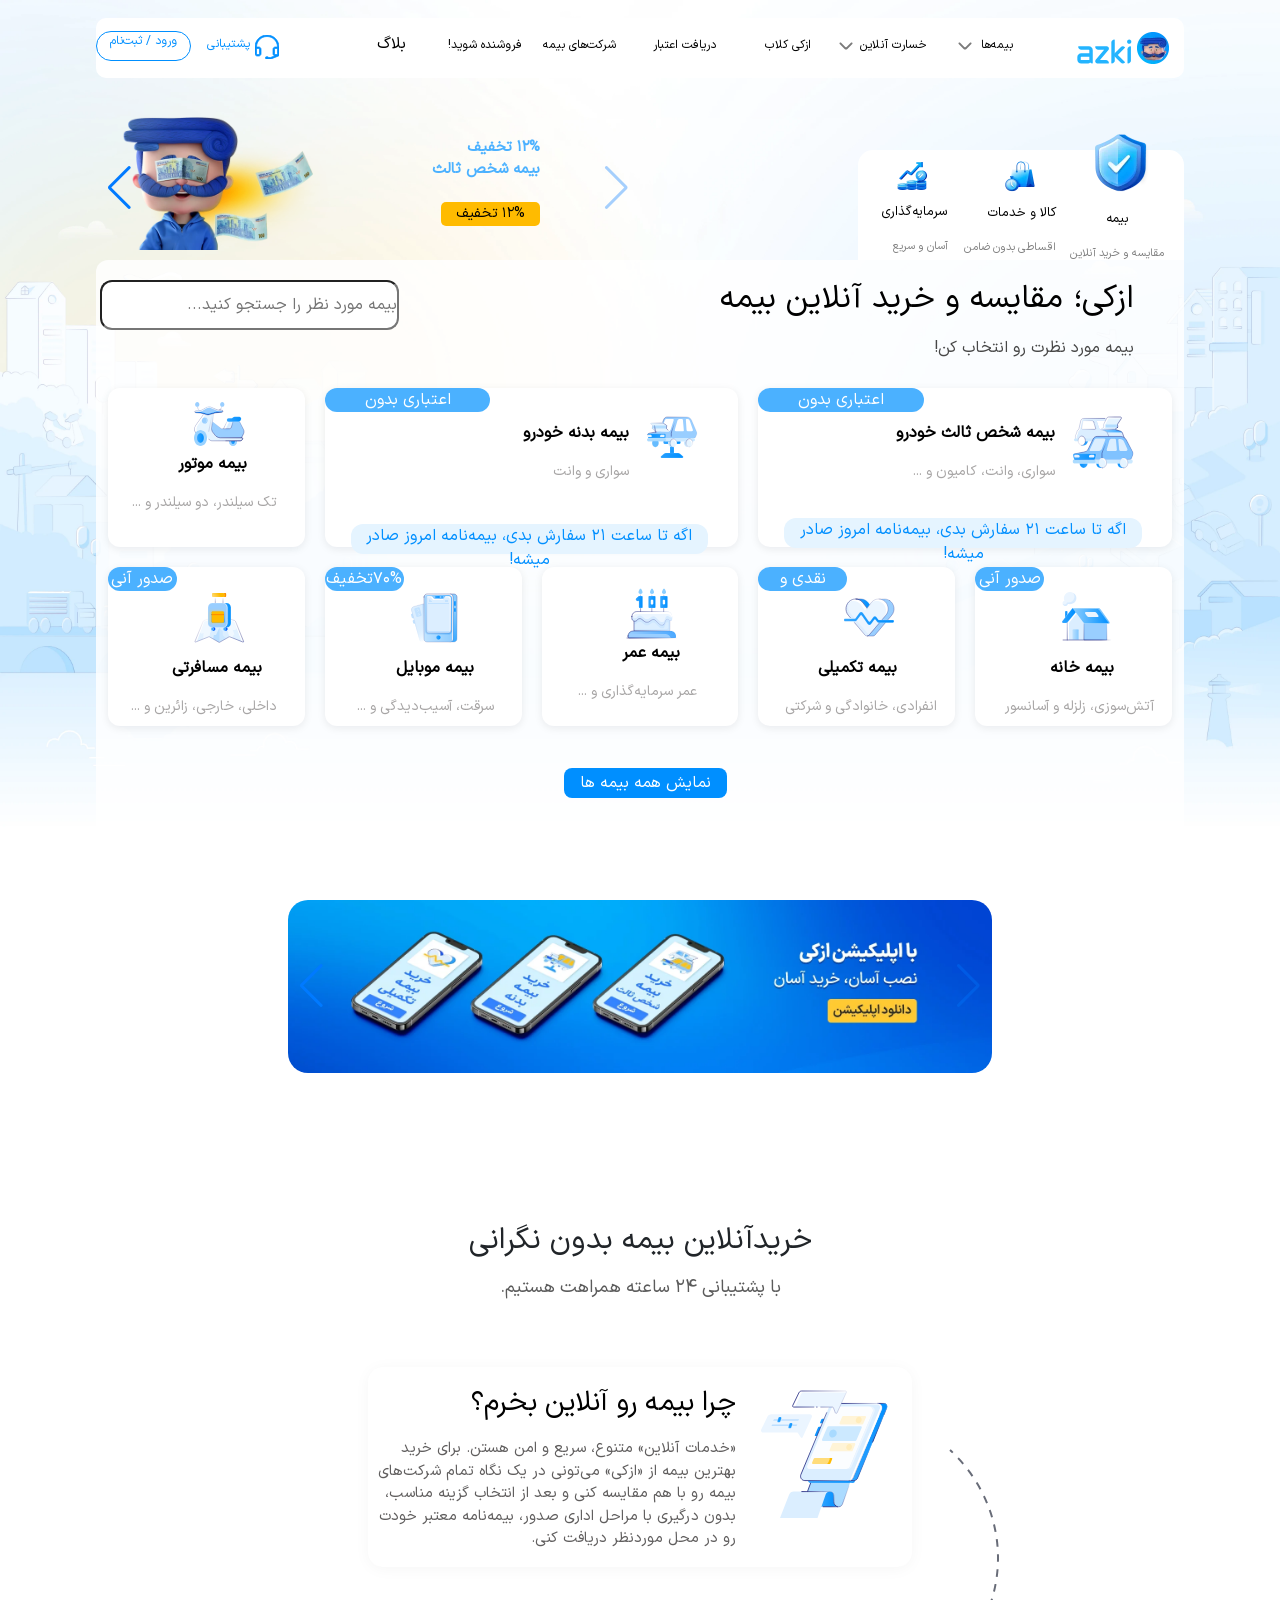
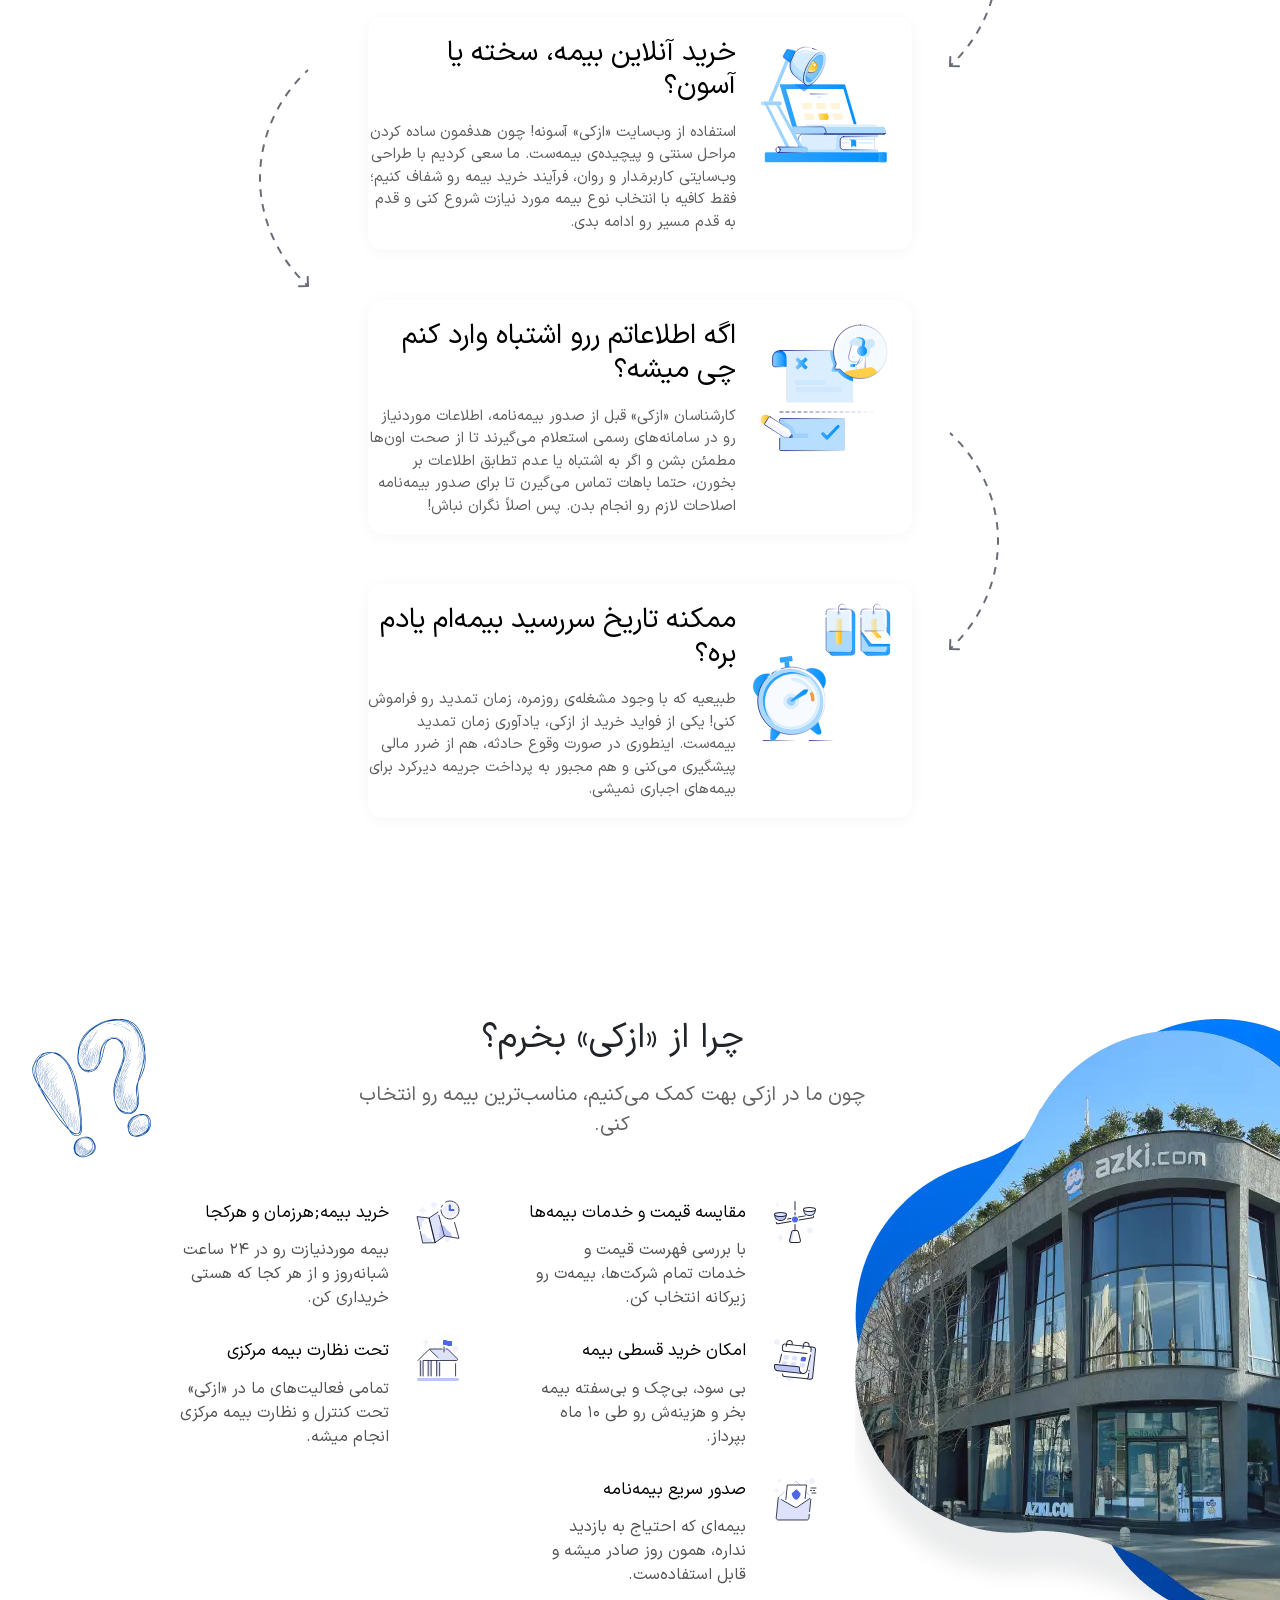
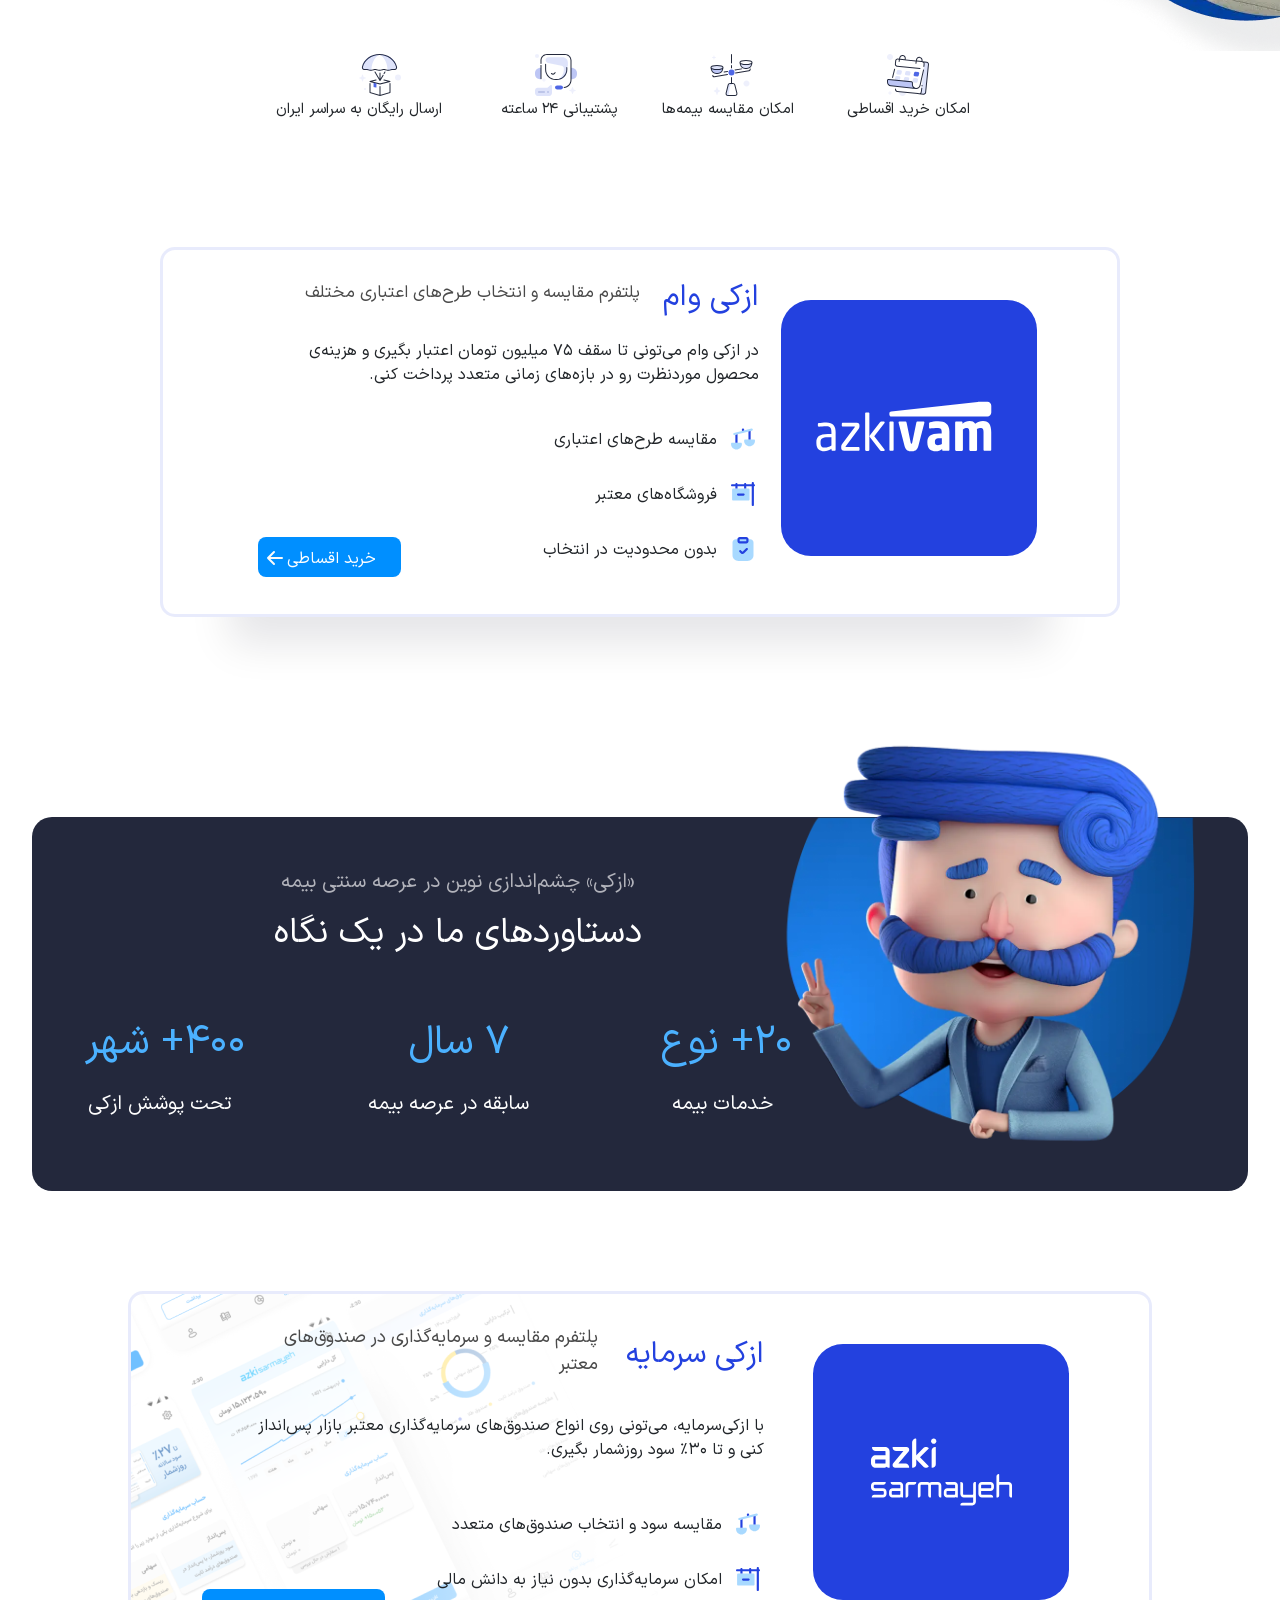
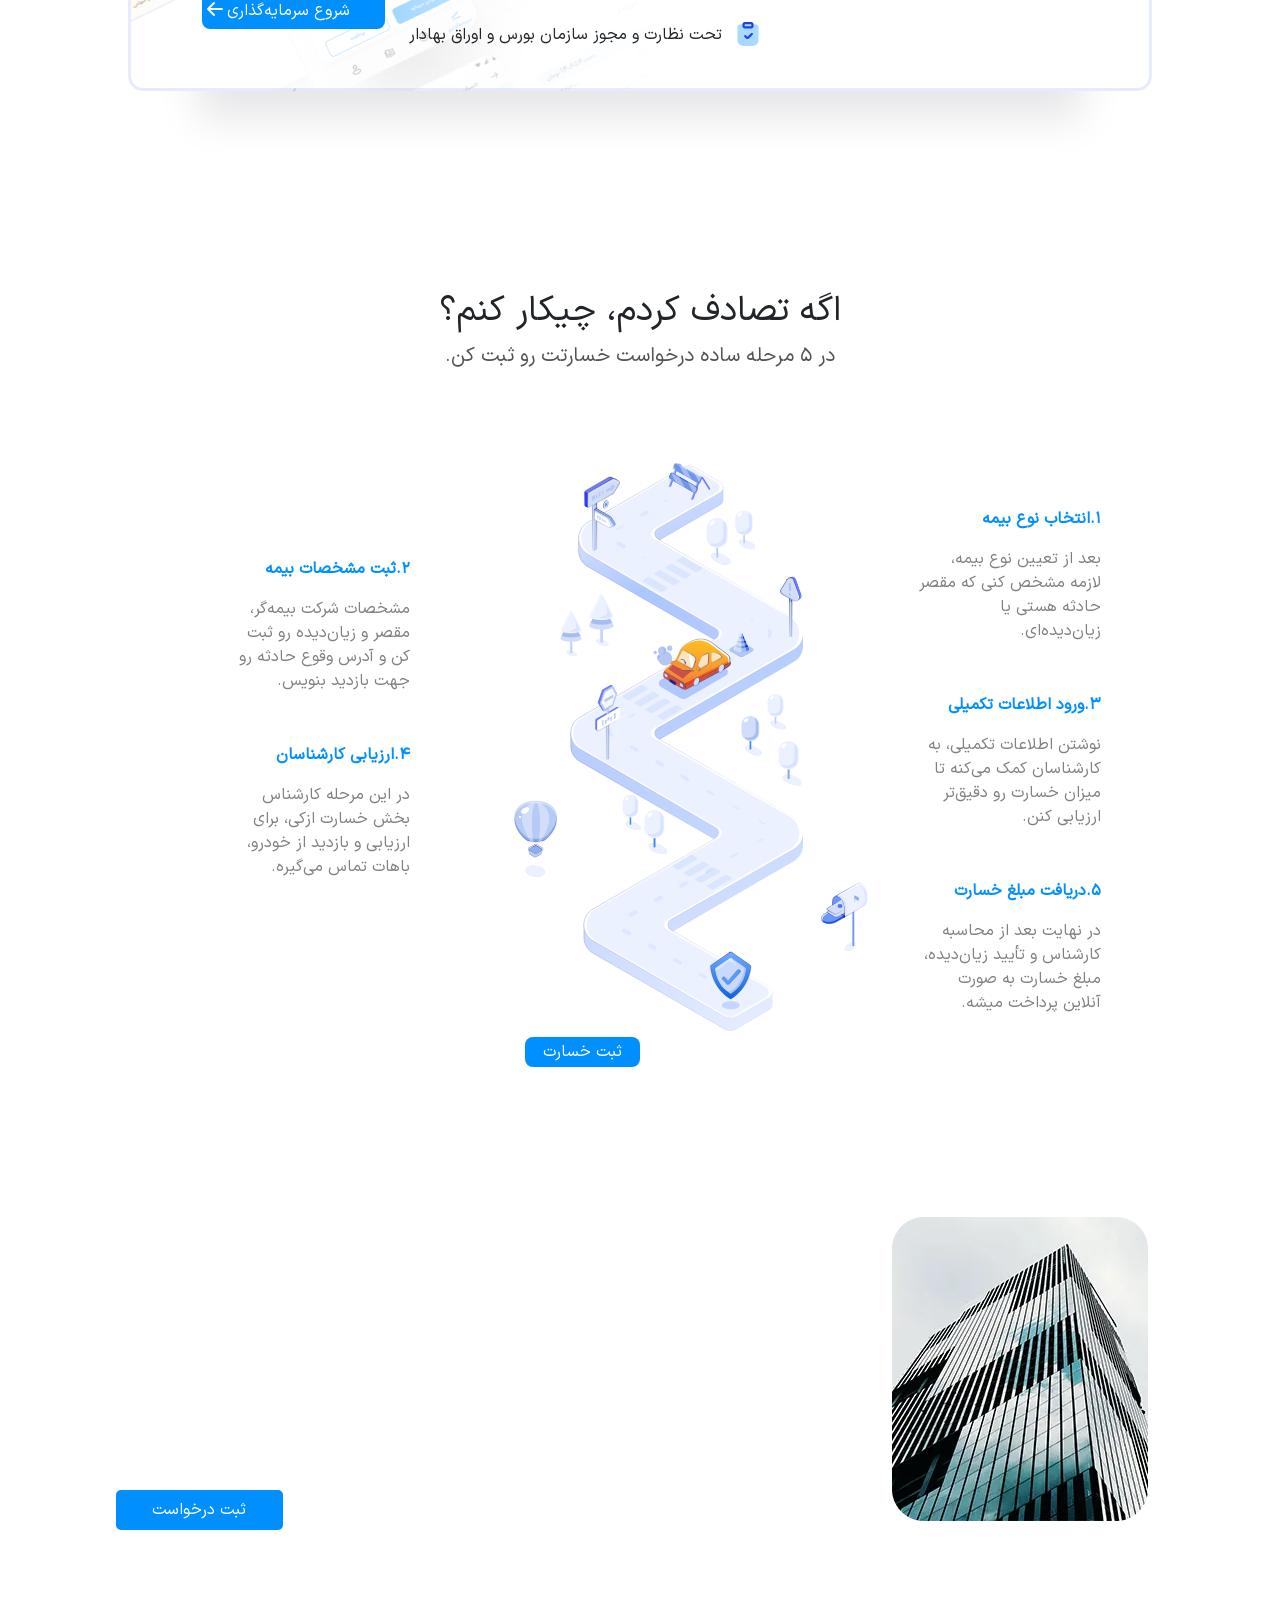
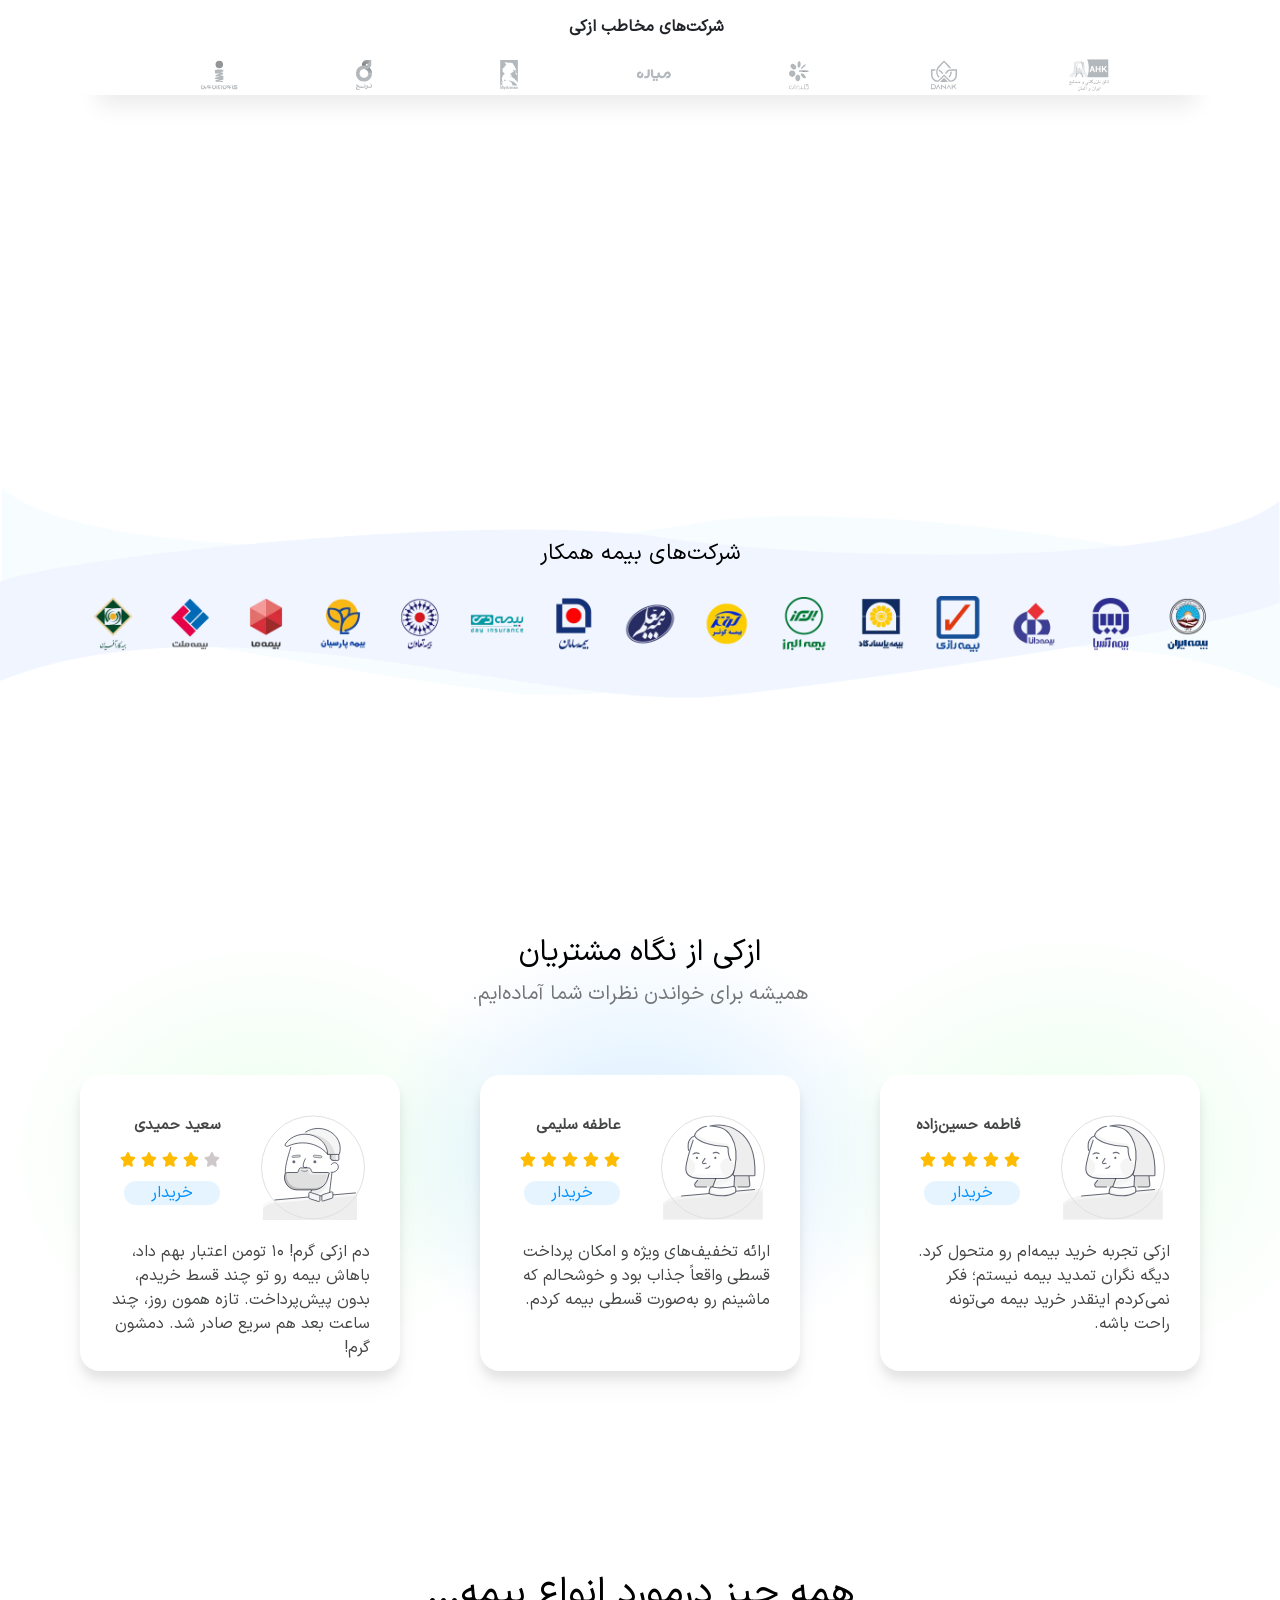
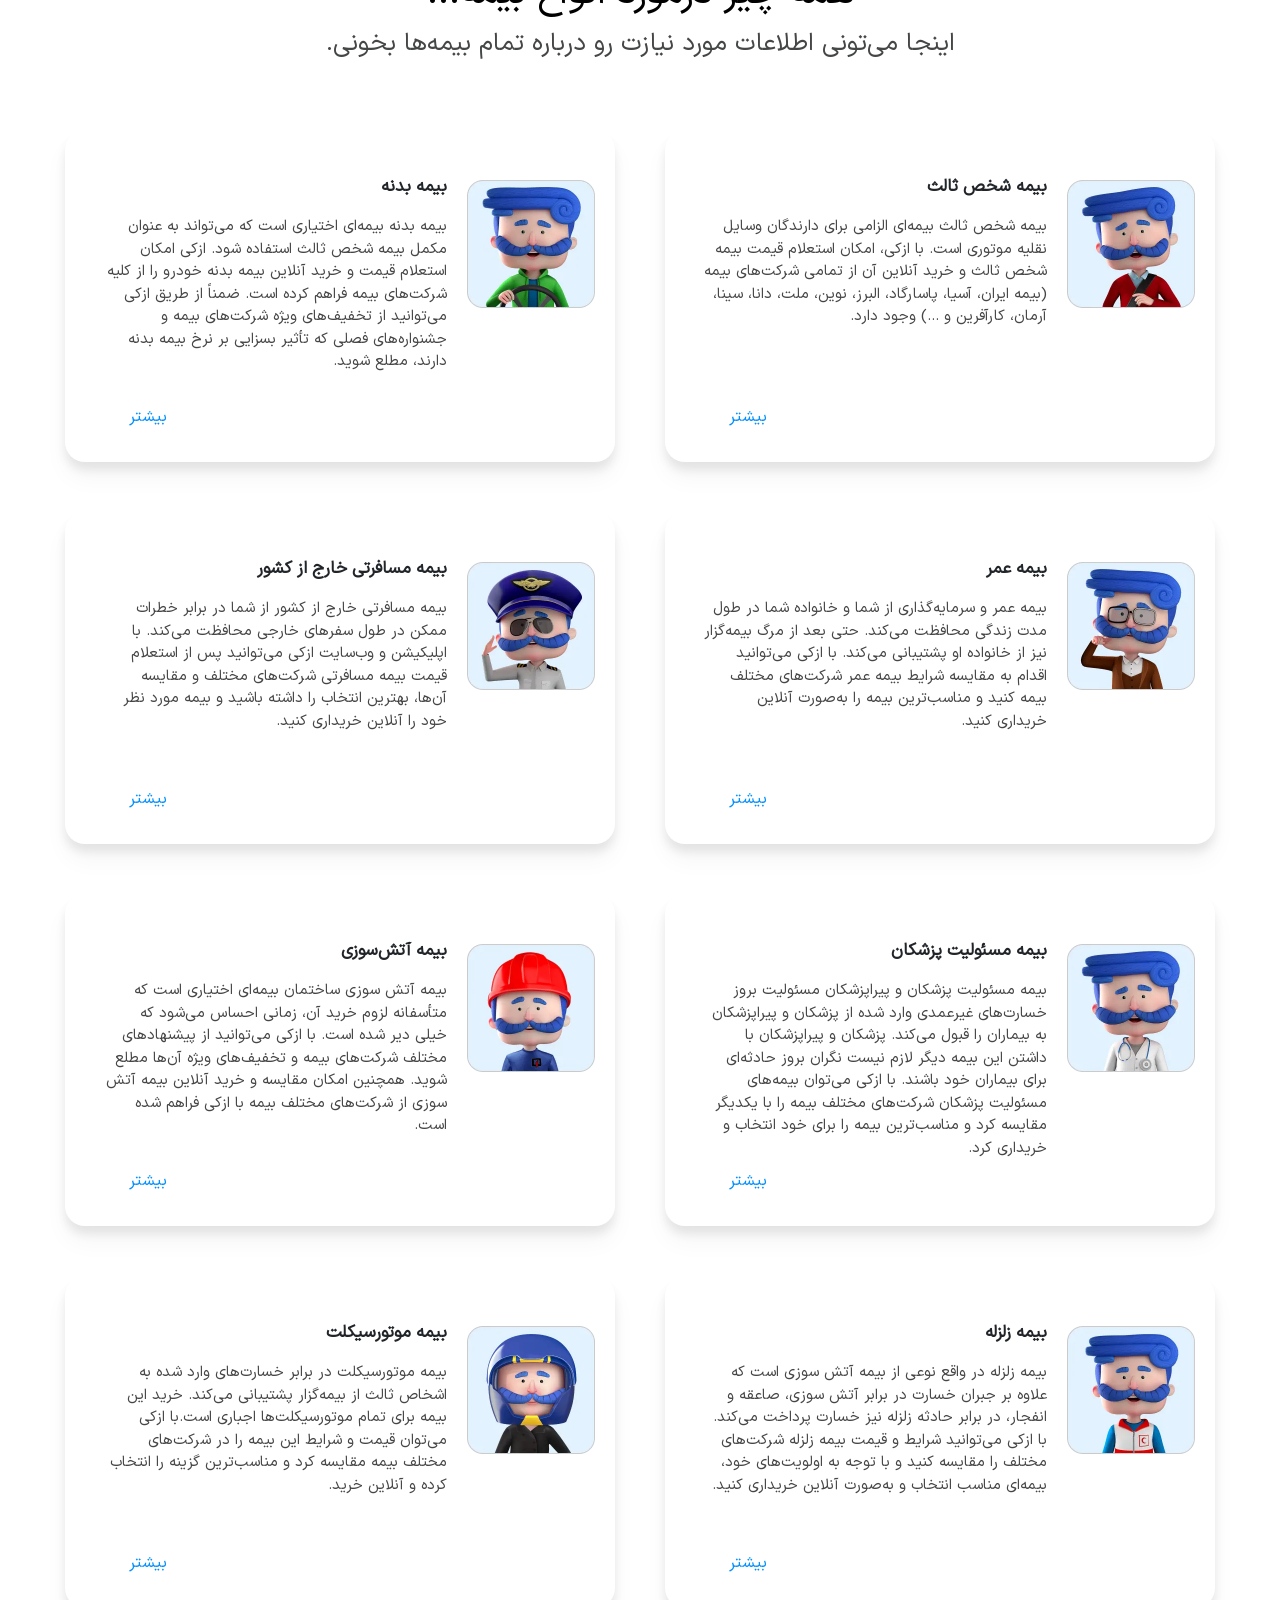
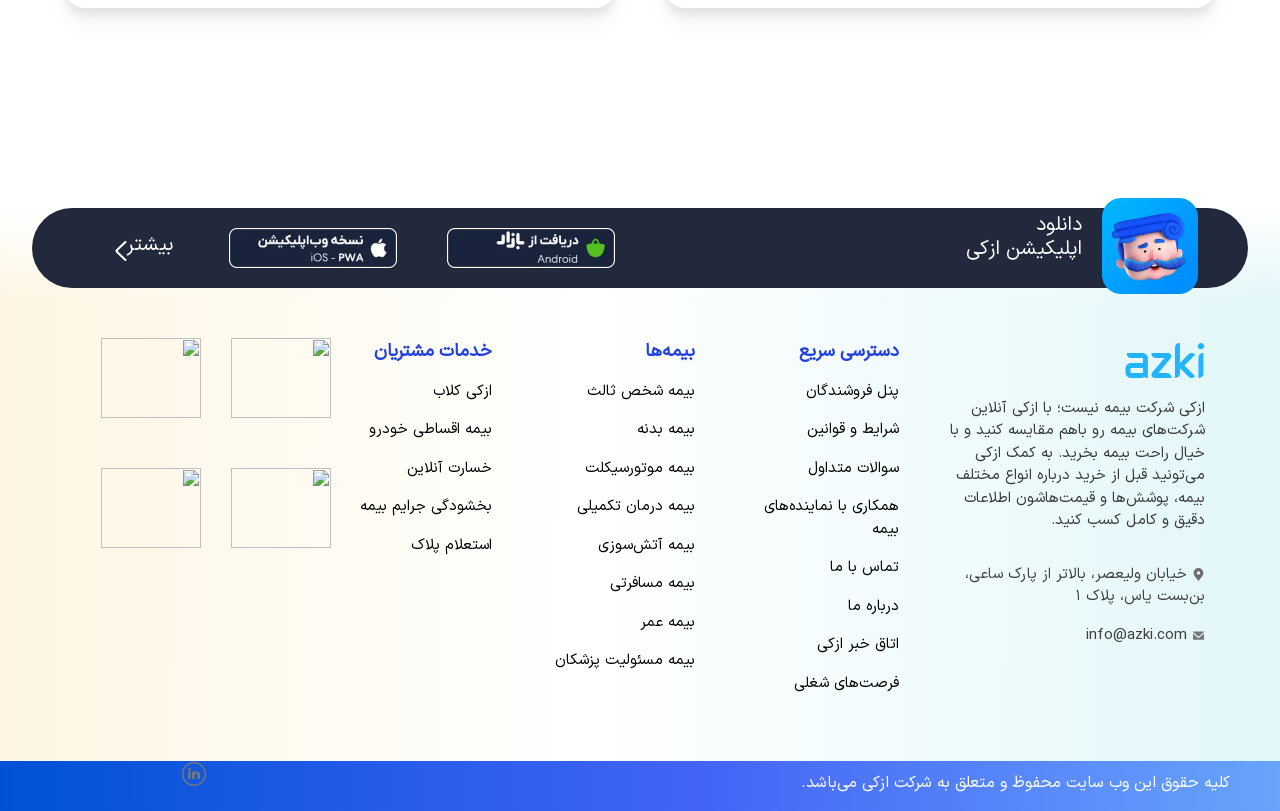
==== index.html @ bd2cfa56 "version-first" ====
<!DOCTYPE html>
<html lang="en" dir="rtl">

<head>
    <meta charset="UTF-8">
    <meta name="viewport" content="width=device-width, initial-scale=1.0">
    <link rel="stylesheet" href="./Assets/CSS/Main.css">
    <link rel="stylesheet" href="./bootstrap/dist/css/bootstrap.min.css">
    <link rel="stylesheet" href="./swiper/swiper-bundle.min.css">
    <title>استعلام و خرید آنلای بیمه با امکان پرداخت قسطی-ازکی</title>
</head>

<body>
    <header>
        <div class="bg">
            <nav>
                <div class="right-side">
                    <div class="logo">
                        <a href="./index.html">
                            <img src="./Assets/Images/motamed-logo.jpeg" alt="motamed">
                        <span>
                            <svg width="55" height="25" viewBox="0 0 55 25" fill="none"
                                xmlns="http://www.w3.org/2000/svg">
                                <path
                                    d="M22.9732 21.0713H28.908C30.5649 21.0713 31.908 22.4145 31.908 24.0713C31.908 24.3079 31.716 24.4999 31.4794 24.4999H20.3367C19.153 24.4999 18.1938 23.5407 18.1938 22.357V22.213C18.1938 21.709 18.3713 21.2213 18.6953 20.8356L27.1286 10.7857H21.1938C19.537 10.7857 18.1938 9.44259 18.1938 7.78575C18.1938 7.54918 18.3858 7.35718 18.6224 7.35718H29.7652C30.9489 7.35718 31.908 8.31631 31.908 9.50002V9.64316C31.908 10.1472 31.7306 10.6349 31.4066 11.0206L22.9732 21.0713Z"
                                    fill="#23B4FF" />
                                <path
                                    d="M11.9043 7.35718H1.61871C1.50043 7.35718 1.39328 7.40517 1.31528 7.48317C1.23814 7.56032 1.19014 7.66746 1.19014 7.78575C1.19014 9.44259 2.53327 10.7857 4.19012 10.7857H11.9043C12.1409 10.7857 12.3329 10.9777 12.3329 11.2143V14.2143H4.19012C2.06014 14.2143 0.333008 15.9414 0.333008 18.0714V20.6428C0.333008 22.7728 2.06014 24.4999 4.19012 24.4999H11.0472C11.8872 24.4999 12.6458 24.1545 13.19 23.599C13.7343 24.1545 14.4929 24.4999 15.332 24.4999C15.5686 24.4999 15.7614 24.3079 15.7614 24.0713V11.2143C15.7614 9.08345 14.0343 7.35718 11.9043 7.35718ZM11.9043 21.0713H4.19012C3.95355 21.0713 3.76155 20.8793 3.76155 20.6428V18.0714C3.76155 17.8348 3.95355 17.6428 4.19012 17.6428H9.71264H11.0472H12.3329V20.6428C12.3329 20.8793 12.1409 21.0713 11.9043 21.0713Z"
                                    fill="#23B4FF" />
                                <path
                                    d="M37.7698 0.928568V21.4998C37.7698 23.1567 36.4267 24.4998 34.7699 24.4998C34.5333 24.4998 34.3413 24.3078 34.3413 24.0712V3.49997C34.3413 1.84313 35.6844 0.5 37.3413 0.5C37.5779 0.5 37.7698 0.691998 37.7698 0.928568Z"
                                    fill="#23B4FF" />
                                <path
                                    d="M47.9309 23.0152C48.014 23.0983 48.056 23.208 48.056 23.3177C48.056 23.4275 48.014 23.5372 47.9309 23.6212C46.7591 24.7929 44.8597 24.7929 43.688 23.6212L38.4201 18.3524L35.9961 15.9284L38.4201 13.5044L43.688 8.23559C44.8597 7.06389 46.7591 7.06389 47.9309 8.23559C48.014 8.31959 48.056 8.4293 48.056 8.53901C48.056 8.64873 48.014 8.75844 47.9309 8.84158L40.8441 15.9284L47.9309 23.0152Z"
                                    fill="#23B4FF" />
                                <path
                                    d="M53.9168 7.78575V21.4999C53.9168 23.1568 52.5737 24.4999 50.9168 24.4999C50.6803 24.4999 50.4883 24.3079 50.4883 24.0713V10.3572C50.4883 8.70031 51.8314 7.35718 53.4883 7.35718C53.7248 7.35718 53.9168 7.54918 53.9168 7.78575Z"
                                    fill="#23B4FF" />
                                <path
                                    d="M52.2024 4.78568C53.3859 4.78568 54.3452 3.82629 54.3452 2.64284C54.3452 1.45938 53.3859 0.5 52.2024 0.5C51.019 0.5 50.0596 1.45938 50.0596 2.64284C50.0596 3.82629 51.019 4.78568 52.2024 4.78568Z"
                                    fill="#23B4FF" />
                            </svg>
                        </span>
                        </a>
                    </div>
                    <div class="menu">
                        <div class="first">
                            <button>
                                <div class="text"><a href="#">بیمه‌ها</a></div>
                                <div><span><svg width="24px" height="24px" viewBox="0 0 24 24" fill="none"
                                            xmlns="http://www.w3.org/2000/svg">
                                            <g id="SVGRepo_bgCarrier" stroke-width="0"></g>
                                            <g id="SVGRepo_tracerCarrier" stroke-linecap="round"
                                                stroke-linejoin="round"></g>
                                            <g id="SVGRepo_iconCarrier">
                                                <path
                                                    d="M5.70711 9.71069C5.31658 10.1012 5.31658 10.7344 5.70711 11.1249L10.5993 16.0123C11.3805 16.7927 12.6463 16.7924 13.4271 16.0117L18.3174 11.1213C18.708 10.7308 18.708 10.0976 18.3174 9.70708C17.9269 9.31655 17.2937 9.31655 16.9032 9.70708L12.7176 13.8927C12.3271 14.2833 11.6939 14.2832 11.3034 13.8927L7.12132 9.71069C6.7308 9.32016 6.09763 9.32016 5.70711 9.71069Z"
                                                    fill="#7b7b7b"></path>
                                            </g>
                                        </svg></span></div>
                            </button>
                            <!-- start mega-menu -->
                             <div class="mega-menu">
                                <div class="column">
                                    <div class="subject">
                                        <span>
                                            <svg width="24px" height="24px" viewBox="0 0 20 20" version="1.1" xmlns="http://www.w3.org/2000/svg" xmlns:xlink="http://www.w3.org/1999/xlink" fill="#000000"><g id="SVGRepo_bgCarrier" stroke-width="0"></g><g id="SVGRepo_tracerCarrier" stroke-linecap="round" stroke-linejoin="round"></g><g id="SVGRepo_iconCarrier"> <title>bus_front_view [#008fff615]</title> <desc>Created with Sketch.</desc> <defs> </defs> <g id="Page-1" stroke="none" stroke-width="1" fill="none" fill-rule="evenodd"> <g id="Dribbble-Light-Preview" transform="translate(-180.000000, -5479.000000)" fill="#008fff"> <g id="icons" transform="translate(56.000000, 160.000000)"> <path d="M126,5329 L126,5322.104 C126,5321.552 126.448,5321 127,5321 L141,5321 C141.552,5321 142,5321.552 142,5322.104 L142,5329 L126,5329 Z M128,5335.104 L128,5335.104 C127.448,5335.104 127,5334.656 127,5334.104 C127,5333.552 127.448,5333.104 128,5333.104 C128.552,5333.104 129,5333.552 129,5334.104 C129,5334.656 128.552,5335.104 128,5335.104 L128,5335.104 Z M140,5335.104 L140,5335.104 C139.448,5335.104 139,5334.656 139,5334.104 C139,5333.552 139.448,5333.104 140,5333.104 C140.552,5333.104 141,5333.552 141,5334.104 C141,5334.656 140.552,5335.104 140,5335.104 L140,5335.104 Z M126,5319 C124.895,5319 124,5320 124,5321.104 L124,5329.104 L124,5335.104 C124,5336.209 124.895,5337.104 126,5337.104 L126,5338.104 C126,5338.656 126.448,5339 127,5339 L129,5339 C129.552,5339 130,5338.656 130,5338.104 L130,5337 L138,5337 L138,5338.104 C138,5338.656 138.448,5339 139,5339 L141,5339 C141.552,5339 142,5338.656 142,5338.104 L142,5337.104 C143.105,5337.104 144,5336.209 144,5335.104 L144,5329.104 L144,5321.104 C144,5320 143.105,5319 142,5319 L126,5319 Z" id="bus_front_view-[#008fff615]"> </path> </g> </g> </g> </g></svg>
                                        </span>
                                        <p>بیمه وسایل نقلیه</p>
                                    </div>
                                    <ul>
                                        <li><a href="#">بیمه شخص ثالث خودرو</a></li>
                                        <li><a href="#">بیمه بدنه خودرو</a></li>
                                        <li><a href="#">بیمه شخص ثالث موتور</a></li>
                                        <li><a href="#">بیمه بدنه موتور</a></li>
                                    </ul>
                                </div>
                                <div class="column">
                                    <div class="subject">
                                        <span>
                                            <svg width="24px" height="24px" viewBox="0 0 512 512" version="1.1" xmlns="http://www.w3.org/2000/svg" xmlns:xlink="http://www.w3.org/1999/xlink" fill="#000000"><g id="SVGRepo_bgCarrier" stroke-width="0"></g><g id="SVGRepo_tracerCarrier" stroke-linecap="round" stroke-linejoin="round"></g><g id="SVGRepo_iconCarrier"> <title>building2</title> <g id="Page-1" stroke="none" stroke-width="1" fill="none" fill-rule="evenodd"> <g id="icon" fill="#008fff" transform="translate(42.666667, 64.000000)"> <path d="M234.666667,1.42108547e-14 L234.666667,341.333333 L362.666667,341.333333 L362.666667,128 L277.333333,128 L277.333333,85.3333333 L405.333333,85.3333333 L405.333,341.333 L426.666667,341.333333 L426.666667,384 L234.666667,384 L234.666667,384 L21.3333333,384 L21.333,383.999 L3.55271368e-14,384 L3.55271368e-14,341.333333 L21.333,341.333 L21.3333333,1.42108547e-14 L234.666667,1.42108547e-14 Z M192,42.6666667 L64,42.6666667 L64,341.333333 L106.666667,341.333333 L106.666667,277.333333 L149.333333,277.333333 L149.333333,341.333333 L192,341.333333 L192,42.6666667 Z M320,256 L320,298.666667 L277.333333,298.666667 L277.333333,256 L320,256 Z M149.333333,170.666667 L149.333333,213.333333 L106.666667,213.333333 L106.666667,170.666667 L149.333333,170.666667 Z M320,170.666667 L320,213.333333 L277.333333,213.333333 L277.333333,170.666667 L320,170.666667 Z M149.333333,85.3333333 L149.333333,128 L106.666667,128 L106.666667,85.3333333 L149.333333,85.3333333 Z" id="Combined-Shape"> </path> </g> </g> </g></svg>
                                        </span>
                                        <p>بیمه اموال</p>
                                    </div>
                                    <ul>
                                        <li><a href="#">بیمه آتش‌سوزی</a></li>
                                        <li><a href="#">بیمه زلزله</a></li>
                                        <li><a href="#">بیمه موبایل</a></li>
                                        <li><a href="#">آتش‌سوزی اداری و تجاری</a></li>
                                        <li><a href="#">آتش‌سوزی صنعتی</a></li>
                                        <li><a href="#">بسته جامع مسکونی</a></li>
                                    </ul>
                                </div>
                                <div class="column">
                                    <div class="subject">
                                        <span>
                                            
                                        </span>
                                        <p>بیمه اشخاص</p>
                                    </div>
                                    <ul>
                                        <li><a href="#">بیمه مسافرتی</a></li>
                                        <li><a href="#">بیمه عمر</a></li>
                                        <li><a href="#">درمان تکمیلی</a></li>
                                        <li><a href="#">حوادث انفرادی</a></li>
                                        <li><a href="#">بیمه مسافرت داخلی</a></li>
                                        <li><a href="#">بیمه مسافرین ورودی به ایران</a></li>
                                        <li><a href="#">حوادث گروهی</a></li>
                                        <li><a href="#">بیمه کربلا</a></li>
                                        
                                    </ul>
                                </div>
                                <div class="column">
                                    <div class="subject">
                                        <span>
                                            <svg width="24px" height="24px" viewBox="0 0 24 24" fill="none" xmlns="http://www.w3.org/2000/svg"><g id="SVGRepo_bgCarrier" stroke-width="0"></g><g id="SVGRepo_tracerCarrier" stroke-linecap="round" stroke-linejoin="round"></g><g id="SVGRepo_iconCarrier"> <path fill-rule="evenodd" clip-rule="evenodd" d="M6 5V4C6 2.34315 7.34315 1 9 1H15C16.6569 1 18 2.34315 18 4V5H20C21.6569 5 23 6.34315 23 8V20C23 21.6569 21.6569 23 20 23H4C2.34315 23 1 21.6569 1 20V8C1 6.34315 2.34315 5 4 5H6ZM8 4C8 3.44772 8.44772 3 9 3H15C15.5523 3 16 3.44772 16 4V5H8V4ZM19.882 7H4.11803L6.34164 11.4472C6.51103 11.786 6.8573 12 7.23607 12H11C11 11.4477 11.4477 11 12 11C12.5523 11 13 11.4477 13 12H16.7639C17.1427 12 17.489 11.786 17.6584 11.4472L19.882 7ZM11 14H7.23607C6.09975 14 5.06096 13.358 4.55279 12.3416L3 9.23607V20C3 20.5523 3.44772 21 4 21H20C20.5523 21 21 20.5523 21 20V9.23607L19.4472 12.3416C18.939 13.358 17.9002 14 16.7639 14H13C13 14.5523 12.5523 15 12 15C11.4477 15 11 14.5523 11 14Z" fill="#008fff"></path> </g></svg>
                                        </span>
                                        <p>بیمه مسئولیت</p>
                                    </div>
                                    <ul>
                                        <li><a href="#">بیمه مسئولیت پزشکان</a></li>
                                        <li><a href="#">بیمه آسانسور</a></li>
                                        <li><a href="#">مسئولیت کارفرما درقبال کارکنان ساختمانی</a></li>
                                        <li><a href="#">مسئولیت کارفرما درقبال کارکنان غیرساختمانی</a></li>
                                        <li><a href="#">مسئولیت مدیران ساختمان</a></li>
                                        <li><a href="#">مسئولیت حرفه‌ای مهندسین ناظر</a></li>
                                    </ul>
                                </div>
                                
                             </div>
                             <!-- end mega-menu -->
                        </div>
                        <div class="second">
                            <button>
                                <div class="text"><a href="#">خسارت آنلاین</a></div>
                                <div><span><svg width="24px" height="24px" viewBox="0 0 24 24" fill="none"
                                            xmlns="http://www.w3.org/2000/svg">
                                            <g id="SVGRepo_bgCarrier" stroke-width="0"></g>
                                            <g id="SVGRepo_tracerCarrier" stroke-linecap="round"
                                                stroke-linejoin="round"></g>
                                            <g id="SVGRepo_iconCarrier">
                                                <path
                                                    d="M5.70711 9.71069C5.31658 10.1012 5.31658 10.7344 5.70711 11.1249L10.5993 16.0123C11.3805 16.7927 12.6463 16.7924 13.4271 16.0117L18.3174 11.1213C18.708 10.7308 18.708 10.0976 18.3174 9.70708C17.9269 9.31655 17.2937 9.31655 16.9032 9.70708L12.7176 13.8927C12.3271 14.2833 11.6939 14.2832 11.3034 13.8927L7.12132 9.71069C6.7308 9.32016 6.09763 9.32016 5.70711 9.71069Z"
                                                    fill="#7b7b7b"></path>
                                            </g>
                                        </svg></span></div>
                            </button>
                            <div class="mini-menu">
                                <ul>
                                    <li><a href="">خسارت خودرو</a></li>
                                    <li><a href="">خسارت درمان</a></li>
                                </ul>
                            </div>
                        </div>
                        <div class="third">
                            <button>
                                <div class="text"><a href="./AzkiClub.html">ازکی کلاب</a></div>
                            </button>
                        </div>
                        <div class="fourth">
                            <button>
                                <div class="text"><a href="#">دریافت اعتبار</a></div>
                            </button>
                        </div>
                        <div class="fifth">
                            <button>
                                <div class="text"><a href="./InsuranceCompany.html">شرکت‌های بیمه</a></div>
                            </button>
                        </div>
                        <div class="sixth">
                            <button>
                                <div class="text"><a href="./BeSeller.html">فروشنده شوید!</a></div>
                            </button>
                        </div>
                        <div class="seventh">
                            <button>
                                <div class="text"><a href="#">بلاگ</a></div>
                            </button>
                        </div>
                    </div>
                </div>
                <div class="left-side">
                    <div class="diamond">
                        <button>
                            <a href="./AzkiClub.html">
                                <p>ازکی‌کلاب</p>
                            <span>
                                <svg width="18" height="22" viewBox="0 0 18 22" fill="none" xmlns="http://www.w3.org/2000/svg">
                                    <g id="gem">
                                    <g id="Group 34558">
                                    <path id="Union" d="M17.061 11.5727C17.3124 11.2334 17.3124 10.7667 17.061 10.4273L10.1312 1.07277C9.56548 0.309137 8.43408 0.309137 7.86838 1.07277L0.938566 10.4273C0.687145 10.7667 0.687145 11.2334 0.938566 11.5727L7.86838 20.9273C8.43408 21.6909 9.56548 21.6909 10.1312 20.9273L17.061 11.5727Z" fill="#CE097F"/>
                                    <g id="Union_2" style="mix-blend-mode:overlay" opacity="0.4">
                                    <path d="M17.061 11.5727C17.3124 11.2334 17.3124 10.7667 17.061 10.4273L10.1312 1.07277C9.56548 0.309137 8.43408 0.309137 7.86838 1.07277L0.938566 10.4273C0.687145 10.7667 0.687145 11.2334 0.938566 11.5727L7.86838 20.9273C8.43408 21.6909 9.56548 21.6909 10.1312 20.9273L17.061 11.5727Z" fill="url(#paint0_linear_7015_17894)"/>
                                    </g>
                                    <g id="Intersect" style="mix-blend-mode:overlay" opacity="0.3" filter="url(#filter0_f_7015_17894)">
                                    <path d="M9.13232 21.4937L11.3567 13.3864L6.64258 10.5227L9.94249 14.3409L9.05874 21.4987C9.08329 21.4977 9.10783 21.4961 9.13232 21.4937Z" fill="black"/>
                                    </g>
                                    <path id="Intersect_2" d="M16.8494 10.141C17.2265 10.6501 17.2265 11.3501 16.8494 11.8591L10.1317 20.9273C9.87812 21.2696 9.51086 21.4585 9.13184 21.4939L11.3574 13.3112L14.1859 10.5228L15.7724 8.68716L16.8494 10.141Z" fill="#B50870"/>
                                    <g id="Subtract" style="mix-blend-mode:overlay">
                                    <path d="M10.2261 20.7997L11.8088 13.4802C11.822 13.4193 11.8544 13.3645 11.9011 13.324L15.1289 10.5228L16.2075 9.27485L15.7727 8.68796L14.1869 10.5229L11.3584 13.3113L9.13281 21.4939C9.51142 21.4582 9.87818 21.2694 10.1315 20.9274L10.2261 20.7997Z" fill="url(#paint1_linear_7015_17894)"/>
                                    </g>
                                    <g id="Intersect_3" style="mix-blend-mode:overlay">
                                    <path fill-rule="evenodd" clip-rule="evenodd" d="M9.13379 21.4937L10.5729 16.2486C10.912 16.0799 11.3229 15.9192 11.8286 15.7729C15.1285 14.8184 16.0713 12.4319 15.5999 10.5228C15.5278 10.2306 15.696 10.0852 16.0373 10.0511L17.0604 11.4321C17.0619 11.434 17.0633 11.4359 17.0647 11.4379C17.0175 11.5865 16.9458 11.7291 16.8494 11.8591L10.1318 20.9273C9.8786 21.269 9.51214 21.4579 9.13379 21.4937Z" fill="#686868"/>
                                    </g>
                                    <path id="Intersect_4" d="M1.70351 12.6061L6.64242 10.5227L8.9995 0.5C8.57512 0.499907 8.15063 0.690767 7.86771 1.07268L1.15004 10.1408C0.772904 10.6499 0.772904 11.3499 1.15004 11.859L1.70351 12.6061Z" fill="#F9D1EA"/>
                                    <path id="Intersect_5" d="M1.70405 12.6061L6.6427 10.5227L8.99977 0.500046C8.5755 0.500047 8.15123 0.690955 7.86838 1.07277L0.938566 10.4273C0.687145 10.7667 0.687145 11.2334 0.938566 11.5727L1.70405 12.6061Z" fill="url(#paint2_linear_7015_17894)"/>
                                    <path id="Intersect_6" d="M8.96677 0.500443L6.64258 10.5228L11.2238 13.3057C11.3019 13.3531 11.4019 13.3407 11.4663 13.2754L14.1852 10.5228L9.7105 0.692845C9.48224 0.558599 9.22383 0.494465 8.96677 0.500443Z" fill="#F187C7"/>
                                    <path id="Intersect_7" opacity="0.4" d="M11.9729 5.83929L7.14881 8.16501L6.64258 10.5226L6.85696 10.6528L12.8206 7.63392L11.9729 5.83929Z" fill="url(#paint3_linear_7015_17894)"/>
                                    <path id="Intersect_8" opacity="0.3" d="M11.2462 4.30301L7.59987 6.06093L7.38916 7.04223L11.5461 4.93792L11.2462 4.30301Z" fill="url(#paint4_linear_7015_17894)"/>
                                    <path id="Union_3" d="M6.7641 10.5971C6.68709 10.5504 6.59271 10.5434 6.50981 10.5784L5.68311 10.9271L8.85125 0.507772C8.90025 0.502631 8.94948 0.500061 8.99871 0.500061L6.86542 9.5712C6.84656 9.65139 6.87798 9.7351 6.94468 9.78238L11.2202 12.8124C11.2991 12.8684 11.4063 12.8589 11.4744 12.7899L14.0326 10.1999L14.1852 10.5228L11.4662 13.2755C11.4018 13.3407 11.3019 13.3531 11.2238 13.3057L6.7641 10.5971Z" fill="white"/>
                                    <path id="Intersect_9" d="M9.49316 0.588776L14.1859 10.5228L16.8429 11.8678L17.0616 11.5726C17.313 11.2332 17.313 10.7665 17.0616 10.4271L10.1318 1.07261C9.96035 0.841215 9.73699 0.679937 9.49316 0.588776Z" fill="#E854AF"/>
                                    <g id="Subtract_2" style="mix-blend-mode:overlay" filter="url(#filter1_f_7015_17894)">
                                    <path d="M14.1865 10.5229L9.49414 0.589813C9.52089 0.599863 9.54739 0.610758 9.5736 0.622498L14.1837 9.56828L17.242 11.1164C17.2224 11.2781 17.1619 11.4358 17.0604 11.5728L16.8423 11.8673L14.1865 10.5229Z" fill="#575757"/>
                                    </g>
                                    </g>
                                    </g>
                                    <defs>
                                    <filter id="filter0_f_7015_17894" x="6.45258" y="10.3327" width="5.09436" height="11.356" filterUnits="userSpaceOnUse" color-interpolation-filters="sRGB">
                                    <feFlood flood-opacity="0" result="BackgroundImageFix"/>
                                    <feBlend mode="normal" in="SourceGraphic" in2="BackgroundImageFix" result="shape"/>
                                    <feGaussianBlur stdDeviation="0.095" result="effect1_foregroundBlur_7015_17894"/>
                                    </filter>
                                    <filter id="filter1_f_7015_17894" x="9.20914" y="0.304813" width="8.31805" height="11.8475" filterUnits="userSpaceOnUse" color-interpolation-filters="sRGB">
                                    <feFlood flood-opacity="0" result="BackgroundImageFix"/>
                                    <feBlend mode="normal" in="SourceGraphic" in2="BackgroundImageFix" result="shape"/>
                                    <feGaussianBlur stdDeviation="0.1425" result="effect1_foregroundBlur_7015_17894"/>
                                    </filter>
                                    <linearGradient id="paint0_linear_7015_17894" x1="9.96278" y1="12.785" x2="6.11383" y2="19.4634" gradientUnits="userSpaceOnUse">
                                    <stop stop-color="#B0B0B0" stop-opacity="0"/>
                                    <stop offset="1" stop-color="#373737"/>
                                    </linearGradient>
                                    <linearGradient id="paint1_linear_7015_17894" x1="16.543" y1="8.61455" x2="12.436" y2="28.597" gradientUnits="userSpaceOnUse">
                                    <stop stop-color="#464646" stop-opacity="0"/>
                                    <stop offset="1" stop-color="#323232"/>
                                    </linearGradient>
                                    <linearGradient id="paint2_linear_7015_17894" x1="5.98102" y1="2.81686" x2="3.38639" y2="17.1838" gradientUnits="userSpaceOnUse">
                                    <stop stop-color="#F9D1EA"/>
                                    <stop offset="1" stop-color="#F187C7"/>
                                    </linearGradient>
                                    <linearGradient id="paint3_linear_7015_17894" x1="6.51658" y1="8.48813" x2="12.9675" y2="8.48813" gradientUnits="userSpaceOnUse">
                                    <stop stop-color="white"/>
                                    <stop offset="1" stop-color="white" stop-opacity="0"/>
                                    </linearGradient>
                                    <linearGradient id="paint4_linear_7015_17894" x1="9.46767" y1="4.30304" x2="9.46767" y2="7.04227" gradientUnits="userSpaceOnUse">
                                    <stop stop-color="white"/>
                                    <stop offset="1" stop-color="white" stop-opacity="0"/>
                                    </linearGradient>
                                    </defs>
                                    </svg>
                                      
                            </span>
                            </a>
                        </button>
                    </div>
                    <div class="support">
                        <button>
                            <span>
                                <svg fill="#008FFF" width="24px" height="24px" viewBox="0 0 32 32"
                                    xmlns="http://www.w3.org/2000/svg" preserveAspectRatio="xMidYMid" stroke="#008FFF">
                                    <g id="SVGRepo_bgCarrier" stroke-width="0"></g>
                                    <g id="SVGRepo_tracerCarrier" stroke-linecap="round" stroke-linejoin="round"></g>
                                    <g id="SVGRepo_iconCarrier">
                                        <path
                                            d="M31.371,27.929 L21.371,31.929 C21.253,31.976 21.127,32.000 21.000,32.000 L17.000,32.000 L15.000,32.000 C14.448,32.000 14.000,31.553 14.000,31.000 L14.000,30.000 C14.000,29.447 14.448,29.000 15.000,29.000 L17.000,29.000 C17.553,29.000 18.000,29.447 18.000,30.000 L20.808,30.000 L26.151,27.863 C24.912,27.494 24.000,26.357 24.000,25.000 L24.000,19.000 C24.000,17.346 25.346,16.000 27.000,16.000 L29.000,16.000 C29.352,16.000 29.686,16.072 30.000,16.184 L30.000,16.000 C30.000,8.280 23.720,2.000 16.000,2.000 C8.280,2.000 2.000,8.280 2.000,16.000 L2.000,16.184 C2.314,16.072 2.648,16.000 3.000,16.000 L5.000,16.000 C6.654,16.000 8.000,17.346 8.000,19.000 L8.000,25.000 C8.000,26.654 6.654,28.000 5.000,28.000 L3.000,28.000 C1.346,28.000 0.000,26.654 0.000,25.000 L0.000,19.000 L0.000,16.000 C0.000,7.178 7.178,-0.000 16.000,-0.000 C24.822,-0.000 32.000,7.178 32.000,16.000 L32.000,17.000 L32.000,19.000 L32.000,25.000 L32.000,27.000 C32.000,27.409 31.751,27.776 31.371,27.929 ZM2.000,25.000 C2.000,25.552 2.449,26.000 3.000,26.000 L5.000,26.000 C5.551,26.000 6.000,25.552 6.000,25.000 L6.000,19.000 C6.000,18.448 5.551,18.000 5.000,18.000 L3.000,18.000 C2.449,18.000 2.000,18.448 2.000,19.000 L2.000,25.000 ZM29.000,18.000 L27.000,18.000 C26.448,18.000 26.000,18.448 26.000,19.000 L26.000,25.000 C26.000,25.552 26.448,26.000 27.000,26.000 L29.000,26.000 C29.552,26.000 30.000,25.552 30.000,25.000 L30.000,19.000 C30.000,18.448 29.552,18.000 29.000,18.000 Z">
                                        </path>
                                    </g>
                                </svg>
                            </span>
                            <p>پشتیبانی</p>
                        </button>
                    </div>
                    <div class="register">
                        <button>
                            <p>ورود / ثبت‌نام</p>
                        </button>
                    </div>
                </div>
            </nav>
            <div class="container-first">
                <div class="right-side">
                    <div class="first">
                        <a href="#">
                            <span class="special">
                                <img src="./Assets/Images/check.jpeg" alt="check">
                            </span>
                            <p class="first">بیمه</p>
                            <p class="second">مقایسه و خرید آنلاین</p>
                        </a>
                    </div>
                    <hr>
                    <div class="second">
                        <a href="#">
                            <span>
                                <img src="./Assets/Images/product.webp" alt="product">
                            </span>
                            <p class="first">کالا و خدمات</p>
                            <p class="second">اقساطی بدون ضامن</p>
                        </a>
                    </div>
                    <hr>
                    <div class="third">
                        <a href="#">
                            <span>
                                <img src="./Assets/Images/azkisarmayeh.webp" alt="azkisarmayeh">
                            </span>
                            <p class="first">سرمایه‌گذاری</p>
                            <p class="second">آسان و سریع</p>
                        </a>
                    </div>
                </div>
                <div class="left-side">
                    <div class="swiper mySwiper">
                        <div class="swiper-wrapper">
                            <div class="swiper-slide">
                                <div class="right">
                                    <span>۱۲% تخفیف</span>
                                    <span>بیمه شخص ثالث</span>
                                    <button> ۱۲% تخفیف</button>
                                </div>
                                <div class="left">
                                    <img src="./Assets/Images/money.webp" alt="money">
                                </div>
                            </div>
                            <div class="swiper-slide">
                                <div class="right">
                                    <span>۳۰%تخفیف</span>
                                    <span>ویژه بیمه بدنه</span>
                                    <button>خرید با تخفیف</button>
                                </div>
                                <div class="left">
                                    <img src="./Assets/Images/driving.webp" alt="driving">
                                </div>
                            </div>
                        </div>
                        <div class="swiper-button-next"></div>
                        <div class="swiper-button-prev"></div>
                    </div>
                </div>

            </div>

            <div class="second-container">
                <div class="top">
                    <div class="right">
                        <h2>ازکی؛ مقایسه و خرید آنلاین بیمه</h2>
                        <p>بیمه‌ مورد نظرت رو انتخاب کن!</p>
                    </div>
                    <div class="left">
                        <input type="search" placeholder="بیمه مورد نظر را جستجو کنید...">
                    </div>
                </div>
            </div>
            <div class="container-third">
                <div class="grid">
                    <div class="card">
                        <div class="top">
                            <button>
                                اعتباری بدون پیش‌پرداخت
                            </button>
                        </div>
                        <div class="middle">
                            <span><svg width="64" height="64" viewBox="0 0 64 64" fill="none"
                                    xmlns="http://www.w3.org/2000/svg">
                                    <path
                                        d="M30.6046 34.4214C33.1283 34.4214 35.1741 31.7763 35.1741 28.5134C35.1741 25.2505 33.1283 22.6055 30.6046 22.6055C28.081 22.6055 26.0352 25.2505 26.0352 28.5134C26.0352 30.6353 27.1508 32.5139 28.601 33.5665L28.1607 34.4214H30.6046Z"
                                        fill="#90ADF0" />
                                    <path
                                        d="M13.6593 34.4214C16.183 34.4214 18.2288 31.7763 18.2288 28.5134C18.2288 25.2505 16.183 22.6055 13.6593 22.6055C11.1357 22.6055 9.08984 25.2505 9.08984 28.5134C9.08984 30.1935 10.6984 32.9168 11.3683 33.9781C11.5453 34.2586 11.8543 34.4214 12.186 34.4214H13.6593Z"
                                        fill="url(#paint0_linear_734_7577)" stroke="url(#paint1_linear_734_7577)"
                                        stroke-opacity="0.4" stroke-width="0.5" stroke-linejoin="round" />
                                    <g style="mix-blend-mode:overlay" opacity="0.64">
                                        <path
                                            d="M30.6046 34.4214C33.1283 34.4214 35.1741 31.7763 35.1741 28.5134C35.1741 25.2505 33.1283 22.6055 30.6046 22.6055C28.081 22.6055 26.0352 25.2505 26.0352 28.5134C26.0352 30.6353 27.1508 32.5139 28.601 33.5665L28.1607 34.4214H30.6046Z"
                                            fill="black" />
                                    </g>
                                    <g style="mix-blend-mode:overlay" opacity="0.64">
                                        <path
                                            d="M30.6046 34.4194C33.1283 34.4194 35.1741 31.7743 35.1741 28.5115C35.1741 25.2486 33.1283 22.6035 30.6046 22.6035C28.081 22.6035 26.0352 25.2486 26.0352 28.5115C26.0352 30.6333 27.1508 32.5119 28.601 33.5646L28.1607 34.4194H30.6046Z"
                                            fill="black" />
                                    </g>
                                    <path
                                        d="M54.7048 28.1988L38.0105 28.4294C36.9756 28.4294 36.9756 28.4294 34.3884 28.4294C33.009 29.1511 31.3584 28.5371 28.833 28.5371C26.3077 28.5371 29.8679 28.5371 25.7284 28.5371C25.7284 29.5132 23.8477 29.4167 24.1761 30.2283H15.309C15.6374 29.4167 15.309 29.5132 15.309 28.5371C15.309 27.561 13.3612 28.5371 10.8359 28.5371C8.31056 28.5371 9.68793 28.5371 7.20077 28.5371C7.20077 29.5132 6.87236 29.4167 7.20077 30.2283H7.08187C6.15327 30.2283 5.39453 29.4735 5.39453 28.5371V25.0809C5.39453 24.8369 5.44549 24.5985 5.54741 24.3772L6.57227 22.1242C6.61757 22.022 6.65719 21.9142 6.67984 21.8064L7.05922 20.1719C7.17813 19.6612 7.52351 19.2355 7.99913 19.0199C8.42946 18.8213 8.75787 18.4524 8.90509 17.9984L10.8359 9.5539C11.2322 8.30537 12.393 7.4541 13.7066 7.4541H34.8945C35.8628 7.4541 36.7857 7.85704 37.4425 8.56643L44.2202 18.2708L50.3466 20.1209C51.213 20.3819 51.9377 20.9665 52.3794 21.761L54.7048 28.1988Z"
                                        fill="#DBEEFF" />
                                    <path
                                        d="M52.323 21.4375H37.3744L37.194 21.2567C36.3327 20.3933 35.2607 19.77 34.0844 19.4485L30.3984 18.4409H44.8591C45.1822 18.4409 45.5033 18.4931 45.8097 18.5955L51.3264 20.4386L52.323 21.4375Z"
                                        fill="url(#paint2_linear_734_7577)" stroke="url(#paint3_linear_734_7577)"
                                        stroke-opacity="0.4" stroke-width="0.5" stroke-linejoin="round" />
                                    <path
                                        d="M14.9883 7.4541C13.6746 7.4541 12.5138 8.30539 12.1175 9.55395L10.1866 18.517C10.0394 18.971 9.71096 19.3399 9.28063 19.5385C8.80499 19.7542 8.4596 20.1798 8.34069 20.6906L7.96131 22.3251C7.93866 22.4329 7.89903 22.5407 7.85373 22.6429L6.82885 24.896C6.72693 25.1173 6.67597 25.3557 6.67597 25.5997V29.0559C6.67597 29.6215 6.77308 29.922 7.19691 30.2288H7.078C6.14938 30.2288 5.39062 29.474 5.39062 28.5376V25.0813C5.39062 24.8373 5.44159 24.5989 5.54351 24.3776L6.56839 22.1245C6.61369 22.0224 6.65332 21.9145 6.67597 21.8067L7.05535 20.1722C7.17426 19.6615 7.51965 19.2358 7.99529 19.0202C8.42562 18.8215 8.75404 18.4526 8.90126 17.9986L10.8321 9.55395C11.2285 8.30539 12.3893 7.4541 13.7029 7.4541H14.9883Z"
                                        fill="white" />
                                    <path
                                        d="M5.39062 29.5359V25.0809C5.39062 24.8369 5.44158 24.5985 5.5435 24.3772L6.56836 22.1242C6.61366 22.022 6.65329 21.9142 6.67594 21.8064L7.05531 20.1719C7.17422 19.6612 7.5196 19.2355 7.99523 19.0199C8.42555 18.8213 8.75396 18.4524 8.90118 17.9984L10.832 9.5539C11.2283 8.30537 12.3891 7.4541 13.7027 7.4541H34.8906M54.1228 26.6429L52.3755 21.761C51.9338 20.9665 51.2091 20.3819 50.3427 20.1209L45.7479 18.7333"
                                        stroke="url(#paint4_linear_734_7577)" stroke-width="0.5" stroke-linecap="round"
                                        stroke-linejoin="round" />
                                    <path
                                        d="M55.4842 28.8734C55.4842 28.1244 54.8769 27.5171 54.1278 27.5171H5.34545C4.59804 27.5171 3.99219 28.1243 3.99219 28.8734C3.99219 29.6226 4.59804 30.2298 5.34545 30.2298H54.1278C54.8769 30.2298 55.4842 29.6225 55.4842 28.8734Z"
                                        fill="#CCE9FF" />
                                    <path
                                        d="M11.751 34.4222C9.75059 34.4222 8.12891 32.3325 8.12891 29.7546C8.12891 27.1767 9.75059 25.0869 11.751 25.0869C13.7515 25.0869 15.3732 27.1767 15.3732 29.7546C15.3732 32.3325 13.7515 34.4222 11.751 34.4222Z"
                                        fill="white" />
                                    <path
                                        d="M11.751 34.4218C9.75059 34.4218 8.12891 32.332 8.12891 29.7541C8.12891 27.1762 9.75059 25.0864 11.751 25.0864C13.7515 25.0864 15.3732 27.1762 15.3732 29.7541C15.3732 32.332 13.7515 34.4218 11.751 34.4218Z"
                                        stroke="url(#paint5_linear_734_7577)" stroke-width="0.5" stroke-linecap="round"
                                        stroke-linejoin="round" />
                                    <path
                                        d="M31.1821 18.3376H41.9989L36.9826 10.2194C36.6327 9.8463 36.1374 9.63086 35.6152 9.63086H27.1983C26.9022 9.63086 26.7084 9.93562 26.8376 10.1984L29.2064 17.1343C29.5725 17.8699 30.3423 18.3376 31.1821 18.3376Z"
                                        fill="#A6C1FF" />
                                    <path
                                        d="M31.1821 18.338H41.9989L36.9826 10.2199C36.6327 9.84679 36.1374 9.63135 35.6152 9.63135H27.1983C26.9022 9.63135 26.7084 9.93611 26.8376 10.1988L29.2064 17.1348C29.5725 17.8704 30.3423 18.338 31.1821 18.338Z"
                                        fill="white" />
                                    <path
                                        d="M25.643 17.2446L23.7065 10.955C23.3243 10.1458 22.5242 9.63086 21.6477 9.63086H13.7388C13.3719 9.63086 13.0508 9.88308 12.9489 10.2456L11.6291 17.2656C11.4813 17.8069 11.8737 18.3376 12.4189 18.3376H24.9805C25.5207 18.3376 25.8774 17.7491 25.6379 17.2499L25.643 17.2446Z"
                                        fill="white" />
                                    <path
                                        d="M23.7026 10.9555L25.6391 17.2451L25.634 17.2504C25.8735 17.7495 25.5168 18.338 24.9766 18.338H12.415C11.8698 18.338 11.4774 17.8073 11.6251 17.2661L12.945 10.2461C13.0469 9.88357 13.368 9.63135 13.7349 9.63135H21.6438C22.5203 9.63135 23.3204 10.1463 23.7026 10.9555Z"
                                        stroke="url(#paint6_linear_734_7577)" stroke-width="0.5" stroke-linecap="round"
                                        stroke-linejoin="round" />
                                    <path
                                        d="M39.1776 26.1241L37.5899 22.411C37.0285 21.0707 35.9058 20.0938 34.5527 19.7606L30.8984 18.8633"
                                        stroke="url(#paint7_linear_734_7577)" stroke-width="0.5" stroke-linecap="round"
                                        stroke-linejoin="round" />
                                    <path
                                        d="M44.8155 18.27L47.867 16.2865L47.4966 13.2668L51.2853 7.5526C51.726 6.88788 51.2494 6 50.4518 6H38.6039C37.8518 6 37.1632 6.42202 36.8218 7.09225L33.6767 13.2668L33.7044 16.5192L30.5977 18.3365L44.8155 18.27Z"
                                        fill="#E5F4FF" />
                                    <path d="M33.8867 13.4473H47.5017L47.8387 16.4438H33.8867V13.4473Z"
                                        fill="#B3DDFF" />
                                    <path
                                        d="M50.5721 6C51.3187 6 51.7648 6.83115 51.3523 7.4534L39.0332 7.4601C38.6573 7.4603 38.3132 7.67128 38.1426 8.00622L35.4596 13.2737L35.4872 16.526L32.3923 18.3365H30.5977L33.7044 16.5192L33.6767 13.2668L36.8218 7.09225C37.1632 6.42202 37.8518 6 38.6039 6H50.5721Z"
                                        fill="white" />
                                    <path
                                        d="M47.3434 16.6268L44.8155 18.27L30.5977 18.3365L33.2044 16.8116C33.5136 16.6307 33.7025 16.2982 33.6994 15.94L33.6788 13.5113C33.6774 13.3507 33.7148 13.1921 33.7877 13.049L36.8218 7.09225C37.1632 6.42202 37.8518 6 38.6039 6H50.4518C51.2494 6 51.726 6.88788 51.2853 7.5526L47.7007 12.959C47.569 13.1577 47.5125 13.3968 47.5415 13.6334L47.7909 15.6666C47.8375 16.0459 47.6638 16.4185 47.3434 16.6268Z"
                                        stroke="url(#paint8_linear_734_7577)" stroke-width="0.5" stroke-linecap="round"
                                        stroke-linejoin="round" />
                                    <path
                                        d="M32.4713 52.561L32.5004 56.9092L30.1896 56.9752C28.087 56.9752 26.3633 55.0416 26.1445 52.561H32.4713Z"
                                        fill="url(#paint9_linear_734_7577)" stroke="url(#paint10_linear_734_7577)"
                                        stroke-opacity="0.4" stroke-width="0.5" stroke-linejoin="round" />
                                    <path
                                        d="M17.6205 52.5605C17.3763 55.0098 15.6612 56.9074 13.5817 56.9074C11.5023 56.9074 9.78715 55.0098 9.54297 52.5605H17.6205Z"
                                        fill="url(#paint11_linear_734_7577)" stroke="url(#paint12_linear_734_7577)"
                                        stroke-opacity="0.4" stroke-width="0.5" stroke-linejoin="round" />
                                    <path
                                        d="M62.7592 50.4669C62.7592 49.3102 61.8215 48.3726 60.6648 48.3726H4.68099C3.34262 48.3726 2.38191 49.6616 2.76441 50.9441L2.82071 51.1329C3.07347 51.9805 3.85287 52.5613 4.73729 52.5613H60.6648C61.8215 52.5613 62.7592 51.6236 62.7592 50.4669Z"
                                        fill="#CCE9FF" />
                                    <path
                                        d="M53.778 52.5605L53.8073 56.9336L51.4965 56.9996C49.3868 56.9996 47.6586 55.0531 47.4492 52.5605H53.778Z"
                                        fill="url(#paint13_linear_734_7577)" stroke="url(#paint14_linear_734_7577)"
                                        stroke-opacity="0.4" stroke-width="0.5" stroke-linejoin="round" />
                                    <path
                                        d="M23.1902 48.6308C23.0847 48.512 22.9462 48.4263 22.7812 48.3867C22.9462 48.4197 23.0847 48.512 23.1902 48.6308Z"
                                        fill="#EBF1FF" />
                                    <path
                                        d="M14.7901 40.7737L4.66506 42.8588H4.6519C3.88823 43.0171 3.38132 43.7495 3.51299 44.5215V44.5545L3.92115 47.0817L4.05835 47.9467C4.09687 48.1896 4.30627 48.3684 4.55218 48.3684H29.7407C30.4649 47.5634 31.4195 47.0685 32.4794 47.0685H31.8605C32.0646 47.0289 32.2687 47.0025 32.4794 47.0025C33.5656 47.0025 34.5465 47.5238 35.2773 48.3684H51.0298C51.7563 47.552 52.7427 47.0355 53.7828 47.0355C54.8559 47.0355 55.8302 47.5436 56.5544 48.3684H59.7999C60.5438 48.3684 61.2153 47.9131 61.4787 47.2137L62.7427 43.9013C63.1442 42.8522 63.0718 41.6777 62.5452 40.6879L56.3108 28.9165C55.1785 26.7721 52.9533 25.4326 50.5307 25.4326H27.1403C25.4353 25.4326 23.8816 26.4092 23.1311 27.94L18.1278 38.1806C17.4761 39.5134 16.245 40.4768 14.7901 40.7737Z"
                                        fill="#90ADF0" />
                                    <path
                                        d="M14.7901 40.7737L4.66506 42.8588H4.6519C3.88824 43.0171 3.38132 43.7495 3.51299 44.5215V44.5545L3.92115 47.0817L4.12523 48.3684L29.9031 48.4056H56.8099L59.7999 48.3684C60.5438 48.3684 61.2153 47.9131 61.4787 47.2137L62.7427 43.9013C63.1442 42.8522 63.0718 41.6777 62.5452 40.6879L56.3108 28.9165C55.1785 26.7721 52.9533 25.4326 50.5307 25.4326H27.1403C25.4353 25.4326 23.8816 26.4092 23.1311 27.94L18.1278 38.1806C17.4761 39.5134 16.245 40.4768 14.7901 40.7737Z"
                                        fill="#80C2FF" />
                                    <path
                                        d="M56.5562 48.3684H59.8018C60.5457 48.3684 61.2172 47.9131 61.4805 47.2137L62.7445 43.9013C63.1461 42.8522 63.0737 41.6777 62.547 40.6879L56.3126 28.9165C55.1803 26.7721 52.9552 25.4326 50.5325 25.4326H27.1422C25.4371 25.4326 23.8834 26.4092 23.133 27.94L18.1297 38.1806C17.4779 39.5134 16.2469 40.4768 14.792 40.7737L4.70312 42.9565"
                                        stroke="url(#paint15_linear_734_7577)" stroke-width="0.5" stroke-linecap="round"
                                        stroke-linejoin="round" />
                                    <path
                                        d="M3.30837 43.8779L3.86561 47.5549C3.93969 48.0438 4.35989 48.4051 4.85432 48.4051H24.3222C24.8078 48.4051 25.2232 48.0562 25.3071 47.578L25.9526 43.9009C26.0601 43.2889 25.5891 42.728 24.9677 42.728H4.29708C3.68511 42.728 3.21668 43.2728 3.30837 43.8779Z"
                                        fill="url(#paint16_linear_734_7577)" stroke="url(#paint17_linear_734_7577)"
                                        stroke-opacity="0.4" stroke-width="0.5" stroke-linejoin="round" />
                                    <g style="mix-blend-mode:overlay" opacity="0.64">
                                        <path
                                            d="M25.5259 50.3726C25.5259 49.268 24.6305 48.3726 23.5259 48.3726H4.68489C3.34652 48.3726 2.38581 49.6616 2.76831 50.9441L2.82464 51.133C3.0774 51.9805 3.85681 52.5614 4.74122 52.5614H23.5259C24.6305 52.5614 25.5259 51.666 25.5259 50.5614V50.3726Z"
                                            fill="black" />
                                    </g>
                                    <path
                                        d="M53.8029 56.9387C51.5559 56.9387 49.7344 54.723 49.7344 51.9899C49.7344 49.2567 51.5559 47.041 53.8029 47.041C56.0499 47.041 57.8715 49.2567 57.8715 51.9899C57.8715 54.723 56.0499 56.9387 53.8029 56.9387Z"
                                        fill="#E5F4FF" />
                                    <path
                                        d="M55.8537 56.2619C56.4865 55.3896 56.8704 54.2439 56.8704 52.9891C56.8704 50.2559 55.0488 48.0402 52.8018 48.0402C52.0519 48.0402 51.3493 48.287 50.7461 48.7175C51.4916 47.6897 52.5825 47.0415 53.7979 47.0415C56.0449 47.0415 57.8665 49.2572 57.8665 51.9904C57.8665 53.8113 57.0579 55.4026 55.8537 56.2619Z"
                                        fill="white" />
                                    <path
                                        d="M53.8029 56.9387C51.5559 56.9387 49.7344 54.723 49.7344 51.9899C49.7344 49.2567 51.5559 47.041 53.8029 47.041C56.0499 47.041 57.8715 49.2567 57.8715 51.9899C57.8715 54.723 56.0499 56.9387 53.8029 56.9387Z"
                                        stroke="url(#paint18_linear_734_7577)" stroke-width="0.5" stroke-linecap="round"
                                        stroke-linejoin="round" />
                                    <path
                                        d="M32.4904 56.908C30.2434 56.908 28.4219 54.6923 28.4219 51.9591C28.4219 49.2259 30.2434 47.0103 32.4904 47.0103C34.7374 47.0103 36.559 49.2259 36.559 51.9591C36.559 54.6923 34.7374 56.908 32.4904 56.908Z"
                                        fill="#E5F4FF" />
                                    <path
                                        d="M34.5488 56.2303C35.1816 55.3579 35.5656 54.2121 35.5656 52.9572C35.5656 50.2241 33.744 48.0084 31.497 48.0084C30.7471 48.0084 30.0446 48.2552 29.4414 48.6856C30.1869 47.6579 31.2778 47.0098 32.4931 47.0098C34.7401 47.0098 36.5617 49.2254 36.5617 51.9586C36.5617 53.7796 35.7531 55.3709 34.5488 56.2303Z"
                                        fill="white" />
                                    <path
                                        d="M32.4904 56.908C30.2434 56.908 28.4219 54.6923 28.4219 51.9591C28.4219 49.2259 30.2434 47.0103 32.4904 47.0103C34.7374 47.0103 36.559 49.2259 36.559 51.9591C36.559 54.6923 34.7374 56.908 32.4904 56.908Z"
                                        stroke="url(#paint19_linear_734_7577)" stroke-width="0.5" stroke-linecap="round"
                                        stroke-linejoin="round" />
                                    <path
                                        d="M36.3541 31.4116L32.3448 40.986C32.1275 41.5007 32.0156 42.055 32.0156 42.6092V46.7481"
                                        stroke="url(#paint20_linear_734_7577)" stroke-width="0.5" stroke-linecap="round"
                                        stroke-linejoin="round" />
                                    <path
                                        d="M26.0589 27.4504H34.4201C35.1155 27.4504 35.5867 28.1923 35.3223 28.8734L31.7882 38.0561C31.3572 39.175 30.3343 39.8987 29.1965 39.8987H20.1572C19.7319 39.8987 19.4561 39.4243 19.64 39.023L24.5705 28.4234C24.8521 27.8275 25.4268 27.4443 26.0589 27.4443V27.4504Z"
                                        fill="#DBEEFF" />
                                    <path
                                        d="M41.642 27.6489H44.8892C45.3961 27.6489 45.8185 28.047 45.8766 28.5777L46.864 38.7499C46.9273 39.3636 46.468 39.8998 45.8766 39.8998H37.7876C37.0431 39.8998 36.5204 39.1314 36.7633 38.3906L39.4086 29.3185C39.7359 28.3234 40.6335 27.6489 41.642 27.6489Z"
                                        fill="#DBEEFF" />
                                    <path
                                        d="M49.4166 27.9153H49.9991C51.7525 27.9153 53.3353 28.9977 54.0237 30.6701L57.3534 38.0759C57.7065 38.9394 57.0945 39.9002 56.1825 39.9002H50.2985C49.7219 39.9002 49.2453 39.4441 49.1982 38.8482L48.3163 29.1437C48.2633 28.4808 48.7752 27.9092 49.4166 27.9092V27.9153Z"
                                        fill="#DBEEFF" />
                                    <path
                                        d="M7.84577 43.8679H5.02807C4.60015 43.8679 4.25781 44.2176 4.25781 44.64V45.6957C4.25781 46.1246 4.60673 46.4677 5.02807 46.4677H8.89912C9.32704 46.4677 9.66938 46.118 9.66938 45.6957C9.66938 44.6861 8.85304 43.8613 7.83919 43.8613L7.84577 43.8679Z"
                                        fill="#EBF1FF" />
                                    <path
                                        d="M19.7222 46.4621H23.5932C24.0211 46.4621 24.3635 46.1124 24.3635 45.6901V44.6343C24.3635 44.2054 24.0145 43.8623 23.5932 43.8623H20.7755C19.7682 43.8623 18.9453 44.6805 18.9453 45.6967C18.9453 46.1256 19.2942 46.4687 19.7156 46.4687L19.7222 46.4621Z"
                                        fill="#EBF1FF" />
                                    <defs>
                                        <linearGradient id="paint0_linear_734_7577" x1="9.39277" y1="32.9745"
                                            x2="18.0296" y2="32.9745" gradientUnits="userSpaceOnUse">
                                            <stop stop-color="#008FFF" />
                                            <stop offset="1" stop-color="#33A5FF" />
                                        </linearGradient>
                                        <linearGradient id="paint1_linear_734_7577" x1="8.91457" y1="34.4219"
                                            x2="21.9503" y2="33.1955" gradientUnits="userSpaceOnUse">
                                            <stop stop-color="white" />
                                            <stop offset="1" stop-color="white" stop-opacity="0" />
                                        </linearGradient>
                                        <linearGradient id="paint2_linear_734_7577" x1="51.6002" y1="21.0704"
                                            x2="30.8803" y2="21.0704" gradientUnits="userSpaceOnUse">
                                            <stop stop-color="#33A5FF" />
                                            <stop offset="1" stop-color="#99D2FF" />
                                        </linearGradient>
                                        <linearGradient id="paint3_linear_734_7577" x1="52.7474" y1="21.4375"
                                            x2="35.1415" y2="5.76921" gradientUnits="userSpaceOnUse">
                                            <stop stop-color="white" />
                                            <stop offset="1" stop-color="white" stop-opacity="0" />
                                        </linearGradient>
                                        <linearGradient id="paint4_linear_734_7577" x1="40.8623" y1="10.4506"
                                            x2="-10.0169" y2="19.3013" gradientUnits="userSpaceOnUse">
                                            <stop stop-color="#1B217C" />
                                            <stop offset="1" stop-color="#1B217C" stop-opacity="0" />
                                        </linearGradient>
                                        <linearGradient id="paint5_linear_734_7577" x1="16.4455" y1="23.9344"
                                            x2="5.96004" y2="33.3997" gradientUnits="userSpaceOnUse">
                                            <stop stop-color="#1B217C" />
                                            <stop offset="1" stop-color="#1B217C" stop-opacity="0" />
                                        </linearGradient>
                                        <linearGradient id="paint6_linear_734_7577" x1="32.8894" y1="23.4357"
                                            x2="12.9211" y2="6.9995" gradientUnits="userSpaceOnUse">
                                            <stop stop-color="#1B217C" />
                                            <stop offset="1" stop-color="#1B217C" stop-opacity="0" />
                                        </linearGradient>
                                        <linearGradient id="paint7_linear_734_7577" x1="46.2478" y1="20.2932"
                                            x2="28.9092" y2="20.2932" gradientUnits="userSpaceOnUse">
                                            <stop stop-color="#1B217C" />
                                            <stop offset="1" stop-color="#1B217C" stop-opacity="0" />
                                        </linearGradient>
                                        <linearGradient id="paint8_linear_734_7577" x1="46.3448" y1="15.4442"
                                            x2="28.9025" y2="18.4275" gradientUnits="userSpaceOnUse">
                                            <stop stop-color="#1B217C" />
                                            <stop offset="1" stop-color="#1B217C" stop-opacity="0" />
                                        </linearGradient>
                                        <linearGradient id="paint9_linear_734_7577" x1="26.3536" y1="56.4344"
                                            x2="32.3603" y2="56.4344" gradientUnits="userSpaceOnUse">
                                            <stop stop-color="#008FFF" />
                                            <stop offset="1" stop-color="#33A5FF" />
                                        </linearGradient>
                                        <linearGradient id="paint10_linear_734_7577" x1="26.0211" y1="56.9751"
                                            x2="34.8951" y2="55.4209" gradientUnits="userSpaceOnUse">
                                            <stop stop-color="white" />
                                            <stop offset="1" stop-color="white" stop-opacity="0" />
                                        </linearGradient>
                                        <linearGradient id="paint11_linear_734_7577" x1="9.80595" y1="56.375"
                                            x2="17.4397" y2="56.375" gradientUnits="userSpaceOnUse">
                                            <stop stop-color="#008FFF" />
                                            <stop offset="1" stop-color="#33A5FF" />
                                        </linearGradient>
                                        <linearGradient id="paint12_linear_734_7577" x1="9.38329" y1="56.9075"
                                            x2="20.442" y2="54.408" gradientUnits="userSpaceOnUse">
                                            <stop stop-color="white" />
                                            <stop offset="1" stop-color="white" stop-opacity="0" />
                                        </linearGradient>
                                        <linearGradient id="paint13_linear_734_7577" x1="47.6602" y1="56.4559"
                                            x2="53.6689" y2="56.4559" gradientUnits="userSpaceOnUse">
                                            <stop stop-color="#008FFF" />
                                            <stop offset="1" stop-color="#33A5FF" />
                                        </linearGradient>
                                        <linearGradient id="paint14_linear_734_7577" x1="47.3275" y1="56.9996"
                                            x2="56.2073" y2="55.4526" gradientUnits="userSpaceOnUse">
                                            <stop stop-color="white" />
                                            <stop offset="1" stop-color="white" stop-opacity="0" />
                                        </linearGradient>
                                        <linearGradient id="paint15_linear_734_7577" x1="19.4399" y1="19.9391"
                                            x2="28.9489" y2="68.3739" gradientUnits="userSpaceOnUse">
                                            <stop stop-color="#1B217C" />
                                            <stop offset="1" stop-color="#1B217C" stop-opacity="0" />
                                        </linearGradient>
                                        <linearGradient id="paint16_linear_734_7577" x1="25.3982" y1="47.7102"
                                            x2="3.63884" y2="47.7102" gradientUnits="userSpaceOnUse">
                                            <stop stop-color="#008FFF" />
                                            <stop offset="1" stop-color="#33A5FF" />
                                        </linearGradient>
                                        <linearGradient id="paint17_linear_734_7577" x1="26.6029" y1="48.4056"
                                            x2="-0.0447716" y2="35.2601" gradientUnits="userSpaceOnUse">
                                            <stop stop-color="white" />
                                            <stop offset="1" stop-color="white" stop-opacity="0" />
                                        </linearGradient>
                                        <linearGradient id="paint18_linear_734_7577" x1="66.6047" y1="71.8181"
                                            x2="42.8582" y2="61.3059" gradientUnits="userSpaceOnUse">
                                            <stop stop-color="#1B217C" />
                                            <stop offset="1" stop-color="#1B217C" stop-opacity="0" />
                                        </linearGradient>
                                        <linearGradient id="paint19_linear_734_7577" x1="45.2922" y1="71.7873"
                                            x2="21.5457" y2="61.2752" gradientUnits="userSpaceOnUse">
                                            <stop stop-color="#1B217C" />
                                            <stop offset="1" stop-color="#1B217C" stop-opacity="0" />
                                        </linearGradient>
                                        <linearGradient id="paint20_linear_734_7577" x1="31.8524" y1="38.8156"
                                            x2="36.5201" y2="38.8156" gradientUnits="userSpaceOnUse">
                                            <stop stop-color="#1B217C" />
                                            <stop offset="1" stop-color="#1B217C" stop-opacity="0" />
                                        </linearGradient>
                                    </defs>
                                </svg>
                            </span>
                            <div>
                                <p class="first">بیمه شخص ثالث خودرو</p>
                                <p class="second">سواری، وانت، کامیون و ...</p>
                            </div>
                        </div>
                        <div class="bottom">
                            <button>اگه تا ساعت ۲۱ سفارش بدی، بیمه‌نامه امروز صادر میشه!</button>
                        </div>
                    </div>
                    <div class="card">
                        <div class="top">
                            <button>
                                اعتباری بدون پیش‌پرداخت
                            </button>
                        </div>
                        <div class="middle">
                            
                            <span>
                                <svg width="56" height="56" viewBox="0 0 56 56" fill="none"
                                    xmlns="http://www.w3.org/2000/svg">
                                    <rect x="30" y="33" width="14" height="4" transform="rotate(90 30 33)"
                                        fill="url(#paint0_linear_717_8452)" stroke="url(#paint1_linear_717_8452)"
                                        stroke-opacity="0.4" stroke-width="0.5" stroke-linejoin="round" />
                                    <path
                                        d="M19.9748 42.7247C20.519 42.2571 21.2127 42 21.9301 42H34.0699C34.7873 42 35.481 42.2571 36.0252 42.7247L38.9538 45.2416C39.6575 45.8463 39.2298 47 38.3021 47H17.6979C16.7702 47 16.3425 45.8463 17.0462 45.2416L19.9748 42.7247Z"
                                        fill="url(#paint2_linear_717_8452)" stroke="url(#paint3_linear_717_8452)"
                                        stroke-opacity="0.4" stroke-width="0.5" stroke-linejoin="round" />
                                    <path
                                        d="M19.3445 31.2631C19.171 30.627 19.6499 30 20.3093 30H35.6908C36.3501 30 36.829 30.627 36.6555 31.2631L36.3828 32.2631C36.2641 32.6982 35.869 33 35.418 33H20.582C20.131 33 19.7359 32.6982 19.6172 32.2631L19.3445 31.2631Z"
                                        fill="url(#paint4_linear_717_8452)" stroke="url(#paint5_linear_717_8452)"
                                        stroke-opacity="0.4" stroke-width="0.5" stroke-linejoin="round" />
                                    <path
                                        d="M40.2893 30.5C40.1031 30.9888 39.9998 31.5285 39.9998 32.0957C39.9998 34.3048 41.5668 36.0957 43.4998 36.0957H44.357C42.9913 35.5716 42.0013 34.0214 42.0013 32.1906C42.0013 31.5878 42.1087 31.0154 42.3014 30.5H40.2893Z"
                                        fill="#CCE9FF" />
                                    <path
                                        d="M11.3758 36.1899C9.51225 36.1899 8.00155 34.3565 8.00155 32.0949C8.00155 29.8334 9.51225 28 11.3758 28C13.2393 28 14.75 29.8334 14.75 32.0949C14.75 34.3565 13.2393 36.1899 11.3758 36.1899Z"
                                        fill="#66BCFF" stroke="url(#paint6_linear_717_8452)" stroke-opacity="0.4"
                                        stroke-width="0.5" stroke-linejoin="round" />
                                    <path
                                        d="M19.9771 27.2217C19.8895 27.1233 19.7746 27.0521 19.6379 27.0193C19.7746 27.0467 19.8895 27.1233 19.9771 27.2217Z"
                                        fill="#EBF1FF" />
                                    <path
                                        d="M13.0131 20.718L4.61581 22.4433H4.60489C3.97154 22.5743 3.55112 23.1804 3.66032 23.8192V23.8465C3.74221 23.8083 3.82958 23.7864 3.92785 23.7864H6.2647C7.11644 23.7864 7.80439 24.4908 7.77709 25.3534C7.76617 25.681 7.47134 25.9376 7.13828 25.9376H3.99883L4.10108 26.5808C4.13968 26.8236 4.34904 27.0023 4.59488 27.0023H25.4126C25.6677 27.0013 25.7405 27.0007 25.8133 27.0004C25.908 27 26.0027 27 26.4999 27C27.4008 27 28.9999 27 30.0044 27.0023H43.0689L43.071 27H47.6488L47.6508 27.0023H50.3425C50.9595 27.0023 51.5164 26.6256 51.7348 26.0468L52.7831 23.306C53.1162 22.4378 53.0561 21.466 52.6193 20.647L47.4488 8.88283C46.5097 7.10836 44.6642 6 42.655 6H23.2559C21.8418 6 20.5533 6.80807 19.9308 8.07476L15.7813 18.5722C15.2408 19.6751 14.2198 20.4723 13.0131 20.718Z"
                                        fill="#99CEFF" />
                                    <path d="M20.1311 27.7229L19.8472 30.0215L20.1311 27.7229Z" fill="#EBF1FF" />
                                    <path
                                        d="M19.9771 27.2217C19.8895 27.1233 19.7746 27.0521 19.6379 27.0193C19.7746 27.0467 19.8895 27.1233 19.9771 27.2217Z"
                                        stroke="url(#paint7_linear_717_8452)" stroke-width="0.5" stroke-linecap="round"
                                        stroke-linejoin="round" />
                                    <path
                                        d="M13.0132 20.718L4.61591 22.4433H4.60498C3.97164 22.5743 3.55122 23.1804 3.66042 23.8192V23.8465M50.3426 27.0023C50.9596 27.0023 51.5165 26.6256 51.7349 26.0468L52.7832 23.306C53.1163 22.4378 53.0562 21.466 52.6194 20.647L47.4489 8.88283C46.5098 7.10836 44.6643 6 42.6551 6H23.256C21.8419 6 20.5534 6.80807 19.9309 8.07476L18.8936 10.6991"
                                        stroke="url(#paint8_linear_717_8452)" stroke-width="0.5" stroke-linecap="round"
                                        stroke-linejoin="round" />
                                    <path d="M20.1311 27.7229L19.8472 30.0215L20.1311 27.7229Z"
                                        stroke="url(#paint9_linear_717_8452)" stroke-width="0.5" stroke-linecap="round"
                                        stroke-linejoin="round" />
                                    <path
                                        d="M50.9309 28.7374C50.9309 27.7803 50.155 27.0044 49.1979 27.0044H4.73808C3.5779 27.0044 2.74536 28.1222 3.07763 29.2338C3.297 29.9677 3.97212 30.4705 4.73808 30.4705H49.1979C50.155 30.4705 50.9309 29.6946 50.9309 28.7374Z"
                                        fill="#CCE9FF" />
                                    <g style="mix-blend-mode:overlay" opacity="0.64">
                                        <path
                                            d="M21.9172 28.7374C21.9172 27.7803 21.1413 27.0044 20.1842 27.0044H4.73417C3.57399 27.0044 2.74146 28.1222 3.07372 29.2338C3.29309 29.9677 3.96821 30.4705 4.73417 30.4705H20.1842C21.1413 30.4705 21.9172 29.6946 21.9172 28.7374Z"
                                            fill="black" />
                                    </g>
                                    <path
                                        d="M45.368 36.0942C43.5044 36.0942 41.9937 34.2608 41.9937 31.9992C41.9937 29.7377 43.5044 27.9043 45.368 27.9043C47.2315 27.9043 48.7422 29.7377 48.7422 31.9992C48.7422 34.2608 47.2315 36.0942 45.368 36.0942Z"
                                        fill="#E5F4FF" />
                                    <path
                                        d="M42.7615 29.3963C43.2388 29.0825 43.7855 28.9043 44.3664 28.9043C46.23 28.9043 47.7406 30.7377 47.7406 32.9992C47.7406 33.9878 47.452 34.8946 46.9714 35.6022C48.0251 34.9094 48.7406 33.5557 48.7406 31.9992C48.7406 29.7377 47.23 27.9043 45.3664 27.9043C44.3175 27.9043 43.3803 28.4852 42.7615 29.3963Z"
                                        fill="white" />
                                    <path
                                        d="M29.368 36.1899C27.5044 36.1899 25.9937 34.3565 25.9937 32.0949C25.9937 29.8334 27.5044 28 29.368 28C31.2315 28 32.7422 29.8334 32.7422 32.0949C32.7422 34.3565 31.2315 36.1899 29.368 36.1899Z"
                                        fill="#E5F4FF" />
                                    <path
                                        d="M26.7615 29.492C27.2388 29.1782 27.7855 29 28.3664 29C30.23 29 31.7406 30.8334 31.7406 33.0949C31.7406 34.0835 31.452 34.9903 30.9714 35.6979C32.0251 35.0051 32.7406 33.6514 32.7406 32.0949C32.7406 29.8334 31.23 28 29.3664 28C28.3175 28 27.3803 28.5809 26.7615 29.492Z"
                                        fill="white" />
                                    <path
                                        d="M24.2893 30.5C24.1031 30.9888 23.9998 31.5285 23.9998 32.0957C23.9998 34.3048 25.5668 36.0957 27.4998 36.0957H28.357C26.9913 35.5716 26.0013 34.0214 26.0013 32.1906C26.0013 31.5878 26.1087 31.0154 26.3014 30.5H24.2893Z"
                                        fill="#CCE9FF" />
                                    <path
                                        d="M45.368 36.0942C43.5044 36.0942 41.9937 34.2608 41.9937 31.9992C41.9937 29.7377 43.5044 27.9043 45.368 27.9043C47.2315 27.9043 48.7422 29.7377 48.7422 31.9992C48.7422 34.2608 47.2315 36.0942 45.368 36.0942Z"
                                        stroke="url(#paint10_linear_717_8452)" stroke-width="0.5" stroke-linecap="round"
                                        stroke-linejoin="round" />
                                    <path
                                        d="M29.368 36.1899C27.5044 36.1899 25.9937 34.3565 25.9937 32.0949C25.9937 29.8334 27.5044 28 29.368 28C31.2315 28 32.7422 29.8334 32.7422 32.0949C32.7422 34.3565 31.2315 36.1899 29.368 36.1899Z"
                                        stroke="url(#paint11_linear_717_8452)" stroke-width="0.5" stroke-linecap="round"
                                        stroke-linejoin="round" />
                                    <path
                                        d="M30.7383 12.0708L27.5752 20.8933C27.3951 21.3192 27.3023 21.7778 27.3023 22.2364V25.2176"
                                        stroke="url(#paint12_linear_717_8452)" stroke-width="0.5" stroke-linecap="round"
                                        stroke-linejoin="round" />
                                    <path
                                        d="M22.3741 8.02838H28.8517C29.4745 8.02838 29.8966 8.63113 29.6598 9.18448L26.5 19C26.114 19.9091 25.1977 20.497 24.1786 20.497L17.0878 20.1655C16.7069 20.1655 16.4599 19.7801 16.6246 19.454L21.041 8.81888C21.2932 8.3347 21.8079 8.02344 22.3741 8.02344V8.02838Z"
                                        fill="white" />
                                    <path
                                        d="M35.6894 8.02344H37.9094C38.4138 8.02344 38.8342 8.37916 38.892 8.85346L39.8379 19.1378C39.901 19.6862 39.4438 20.1655 38.8553 20.1655H31.8166C31.0756 20.1655 30.5554 19.4787 30.7971 18.8167L33.4666 9.5155C33.7924 8.62619 34.6857 8.02344 35.6894 8.02344Z"
                                        fill="white" />
                                    <path
                                        d="M42.8592 8.02838H43.381C44.9516 8.02838 45.3575 8.90781 45.9741 10.2665L48.8623 18.6833C49.1785 19.3849 48.6304 20.1655 47.8135 20.1655H43.5549C43.0384 20.1655 42.6115 19.7949 42.5693 19.3108L41.8736 9.02638C41.8262 8.48785 42.2847 8.02344 42.8592 8.02344V8.02838Z"
                                        fill="white" />
                                    <path
                                        d="M6.26885 23.7867H3.93201C3.57712 23.7867 3.29321 24.0761 3.29321 24.4255V25.2991C3.29321 25.654 3.58258 25.9379 3.93201 25.9379H7.14244C7.49733 25.9379 7.78125 25.6485 7.78125 25.2991C7.78125 24.4637 7.10422 23.7812 6.2634 23.7812L6.26885 23.7867Z"
                                        fill="#E5F4FF" />
                                    <path
                                        d="M21.6836 26.2438C21.6836 26.6642 21.3451 27.0027 20.9247 27.0027H4.18044L4.00573 25.9381H7.15064C7.48369 25.9381 7.77853 25.6814 7.78945 25.3538C7.81675 24.4912 7.1288 23.7869 6.27705 23.7869H3.94021C3.84739 23.7869 3.76003 23.8087 3.67814 23.8469C3.629 23.2463 4.09855 22.7222 4.71552 22.7222H20.9247C21.3451 22.7222 21.6836 23.0607 21.6836 23.4811"
                                        fill="url(#paint13_linear_717_8452)" />
                                    <path
                                        d="M21.6836 26.2438C21.6836 26.6642 21.3451 27.0027 20.9247 27.0027H4.18044L4.00573 25.9381H7.15064C7.48369 25.9381 7.77853 25.6814 7.78945 25.3538C7.81675 24.4912 7.1288 23.7869 6.27705 23.7869H3.94021C3.8474 23.7869 3.76004 23.8087 3.67814 23.8469C3.629 23.2463 4.09855 22.7222 4.71552 22.7222H20.9247C21.3451 22.7222 21.6836 23.0607 21.6836 23.4811"
                                        stroke="url(#paint14_linear_717_8452)" stroke-opacity="0.4" stroke-width="0.5"
                                        stroke-linejoin="round" />
                                    <path
                                        d="M16.6404 25.9389H19.8508C20.2057 25.9389 20.4896 25.6495 20.4896 25.3001V24.4265C20.4896 24.0716 20.2002 23.7877 19.8508 23.7877H17.5139C16.6786 23.7877 15.9961 24.4647 15.9961 25.3055C15.9961 25.6604 16.2855 25.9443 16.6349 25.9443L16.6404 25.9389Z"
                                        fill="#E5F4FF" />
                                    <path
                                        d="M19.1051 12.0708H7.04595C6.55576 12.0708 6.35832 12.7029 6.76134 12.9819L8.73378 14.3474L7.9749 17.6359L11.8412 20.5H24.2208C24.6761 20.5 24.8944 19.9409 24.5596 19.6323L22.3936 17.6359L22.773 14.3474L19.1051 12.0708Z"
                                        fill="#E5F4FF" />
                                    <path d="M22.7184 14.5005H8.70014L8 17.5005H22.331L22.7184 14.5005Z"
                                        fill="#B3DDFF" />
                                    <path
                                        d="M12.5282 20.6714L8.55002 18.0193C8.20392 17.7886 8.0368 17.3677 8.13033 16.9624L8.58126 15.0084C8.67335 14.6093 8.5128 14.1944 8.17608 13.9613L6.76134 12.9819C6.35832 12.7029 6.55576 12.0708 7.04595 12.0708H18.5349C18.9076 12.0708 19.2729 12.175 19.5896 12.3715L22.2343 14.0131C22.5632 14.2172 22.7447 14.5928 22.7003 14.9773L22.4548 17.1051C22.4166 17.4368 22.5464 17.7657 22.8008 17.9818L24 19.0005"
                                        stroke="url(#paint15_linear_717_8452)" stroke-width="0.5" stroke-linecap="round"
                                        stroke-linejoin="round" />
                                    <path d="M11.5162 21.1773L10.5044 14.6004" stroke="url(#paint16_linear_717_8452)"
                                        stroke-width="0.5" stroke-linecap="round" stroke-linejoin="round" />
                                    <defs>
                                        <linearGradient id="paint0_linear_717_8452" x1="43.5385" y1="36.51" x2="30.3077"
                                            y2="36.51" gradientUnits="userSpaceOnUse">
                                            <stop stop-color="#008FFF" />
                                            <stop offset="1" stop-color="#33A5FF" />
                                        </linearGradient>
                                        <linearGradient id="paint1_linear_717_8452" x1="44.271" y1="37" x2="27.2158"
                                            y2="29.7393" gradientUnits="userSpaceOnUse">
                                            <stop stop-color="white" />
                                            <stop offset="1" stop-color="white" stop-opacity="0" />
                                        </linearGradient>
                                        <linearGradient id="paint2_linear_717_8452" x1="39.9451" y1="46.3875"
                                            x2="9.7033" y2="46.3875" gradientUnits="userSpaceOnUse">
                                            <stop stop-color="#008FFF" />
                                            <stop offset="1" stop-color="#33A5FF" />
                                        </linearGradient>
                                        <linearGradient id="paint3_linear_717_8452" x1="41.6195" y1="47" x2="12.9464"
                                            y2="24.6795" gradientUnits="userSpaceOnUse">
                                            <stop stop-color="white" />
                                            <stop offset="1" stop-color="white" stop-opacity="0" />
                                        </linearGradient>
                                        <linearGradient id="paint4_linear_717_8452" x1="36.4066" y1="32.6325"
                                            x2="19.3956" y2="32.6325" gradientUnits="userSpaceOnUse">
                                            <stop stop-color="#008FFF" />
                                            <stop offset="1" stop-color="#33A5FF" />
                                        </linearGradient>
                                        <linearGradient id="paint5_linear_717_8452" x1="37.3484" y1="33" x2="20.4476"
                                            y2="20.6658" gradientUnits="userSpaceOnUse">
                                            <stop stop-color="white" />
                                            <stop offset="1" stop-color="white" stop-opacity="0" />
                                        </linearGradient>
                                        <linearGradient id="paint6_linear_717_8452" x1="7.87092" y1="36.1899"
                                            x2="17.4854" y2="35.2262" gradientUnits="userSpaceOnUse">
                                            <stop stop-color="white" />
                                            <stop offset="1" stop-color="white" stop-opacity="0" />
                                        </linearGradient>
                                        <linearGradient id="paint7_linear_717_8452" x1="19.6244" y1="27.1275"
                                            x2="20.0065" y2="27.1275" gradientUnits="userSpaceOnUse">
                                            <stop stop-color="#1B217C" />
                                            <stop offset="1" stop-color="#1B217C" stop-opacity="0" />
                                        </linearGradient>
                                        <linearGradient id="paint8_linear_717_8452" x1="1.68259" y1="17.2245"
                                            x2="57.2843" y2="17.2245" gradientUnits="userSpaceOnUse">
                                            <stop stop-color="#1B217C" />
                                            <stop offset="1" stop-color="#1B217C" stop-opacity="0" />
                                        </linearGradient>
                                        <linearGradient id="paint9_linear_717_8452" x1="19.8359" y1="28.9514"
                                            x2="20.1558" y2="28.9514" gradientUnits="userSpaceOnUse">
                                            <stop stop-color="#1B217C" />
                                            <stop offset="1" stop-color="#1B217C" stop-opacity="0" />
                                        </linearGradient>
                                        <linearGradient id="paint10_linear_717_8452" x1="38.2918" y1="26.2383"
                                            x2="47.3983" y2="35.8508" gradientUnits="userSpaceOnUse">
                                            <stop stop-color="#1B217C" />
                                            <stop offset="1" stop-color="#1B217C" stop-opacity="0" />
                                        </linearGradient>
                                        <linearGradient id="paint11_linear_717_8452" x1="22.2918" y1="26.334"
                                            x2="31.3983" y2="35.9465" gradientUnits="userSpaceOnUse">
                                            <stop stop-color="#1B217C" />
                                            <stop offset="0.936325" stop-color="#1B217C" stop-opacity="0" />
                                        </linearGradient>
                                        <linearGradient id="paint12_linear_717_8452" x1="27.1658" y1="19.097"
                                            x2="31.0368" y2="19.097" gradientUnits="userSpaceOnUse">
                                            <stop stop-color="#1B217C" />
                                            <stop offset="1" stop-color="#1B217C" stop-opacity="0" />
                                        </linearGradient>
                                        <linearGradient id="paint13_linear_717_8452" x1="4.26831" y1="26.4784"
                                            x2="21.2878" y2="26.4784" gradientUnits="userSpaceOnUse">
                                            <stop stop-color="#008FFF" />
                                            <stop offset="1" stop-color="#33A5FF" />
                                        </linearGradient>
                                        <linearGradient id="paint14_linear_717_8452" x1="3.32598" y1="27.0027"
                                            x2="23.8632" y2="16.4933" gradientUnits="userSpaceOnUse">
                                            <stop stop-color="white" />
                                            <stop offset="1" stop-color="white" stop-opacity="0" />
                                        </linearGradient>
                                        <linearGradient id="paint15_linear_717_8452" x1="27.012" y1="16.6673"
                                            x2="3.64302" y2="16.6673" gradientUnits="userSpaceOnUse">
                                            <stop stop-color="#1B217C" />
                                            <stop offset="1" stop-color="#1B217C" stop-opacity="0" />
                                        </linearGradient>
                                        <linearGradient id="paint16_linear_717_8452" x1="10.0588" y1="18.3858"
                                            x2="6.96297" y2="14.0945" gradientUnits="userSpaceOnUse">
                                            <stop stop-color="#1B217C" />
                                            <stop offset="1" stop-color="#1B217C" stop-opacity="0" />
                                        </linearGradient>
                                    </defs>
                                </svg>
                            </span>
                            <div>
                                <p class="first">بیمه بدنه خودرو</p>
                                <p class="second">سواری و وانت</p>
                            </div>
                        </div>
                        <div class="bottom">
                            <button>اگه تا ساعت ۲۱ سفارش بدی، بیمه‌نامه امروز صادر میشه!</button>
                        </div>
                    </div>
                    <div class="card">
                        <div class="top">
                            <span><svg width="56" height="56" viewBox="0 0 56 56" fill="none"
                                    xmlns="http://www.w3.org/2000/svg">
                                    <path
                                        d="M21.4653 25.3797L30.2718 32.7036H32.5445L36.0024 25.3797H48.6734L52.5102 33.4522C53.1775 34.8593 53.163 36.4985 52.4667 37.8911L50.5302 41.7642L50.4747 41.7362L50.4767 41.7942H28.6137C27.1429 41.7942 25.7468 41.1467 24.7968 40.0239L21.5228 36.1547C20.5843 35.0456 20.1747 33.5832 20.4005 32.148L21.4653 25.3797Z"
                                        fill="#99CEFF" />
                                    <path d="M30.9295 10.5109L30.0446 12.9769L28.2966 14.1446"
                                        stroke="url(#paint0_linear_718_7523)" stroke-width="0.5" stroke-linecap="round"
                                        stroke-linejoin="round" />
                                    <path d="M6.54663 11.0258L7.39523 13.4991L8.94737 14.7321"
                                        stroke="url(#paint1_linear_718_7523)" stroke-width="0.5" stroke-linecap="round"
                                        stroke-linejoin="round" />
                                    <path
                                        d="M38.0521 45C38.0195 45.2116 38 45.4293 38 45.653C38 48.0532 39.7915 50 42 50C44.2085 50 46 48.0532 46 45.653C46 45.4293 45.9805 45.2116 45.9479 45H38.0521Z"
                                        fill="#99D2FF" />
                                    <path
                                        d="M40.0267 45C40.0296 45 40.0318 45.0025 40.0315 45.0053C40.0156 45.1421 40 45.2839 40 45.4256C40 46.8462 40.893 48 42 48C43.107 48 44 46.8462 44 45.4256C44 45.1798 43.7865 45 43.5406 45H40.0267Z"
                                        fill="url(#paint2_linear_718_7523)" stroke="url(#paint3_linear_718_7523)"
                                        stroke-opacity="0.4" stroke-width="0.5" stroke-linejoin="round" />
                                    <path
                                        d="M4.80511 29.1586L13.2303 17.3633H22.8882L22.4035 19.2578L20.4499 32.0374C20.2424 33.395 20.6024 34.7782 21.4456 35.8624L24.5347 39.8346C25.482 41.0527 26.9386 41.7652 28.4816 41.7652H52.2193L50.863 44.8042H20.5782C19.5586 44.8042 18.6089 44.2864 18.0565 43.4294L15.5 40.5C14.9662 36.5507 12.8995 34.0542 9.62537 34.0542C7.65104 34.0542 5.87852 35.1472 4.66529 36.881C3.11749 34.5415 3.15525 31.4684 4.80511 29.1586Z"
                                        fill="#E5F4FF" />
                                    <path
                                        d="M4.80511 29.1586L13.2303 17.3633H15.2303L6.80511 29.1586C5.4721 31.0248 5.19146 33.3893 5.94917 35.4626C5.47426 35.8643 5.04271 36.3417 4.66529 36.881C3.11749 34.5415 3.15525 31.4684 4.80511 29.1586Z"
                                        fill="white" />
                                    <path
                                        d="M4.4546 37.0192C4.53078 37.1344 4.68589 37.166 4.80104 37.0898C4.91619 37.0136 4.94778 36.8585 4.8716 36.7434L4.4546 37.0192ZM4.80292 29.1588L4.59948 29.0135L4.80292 29.1588ZM12.3784 18.9833C12.4587 18.8709 12.4326 18.7148 12.3203 18.6345C12.2079 18.5543 12.0518 18.5803 11.9715 18.6926L12.3784 18.9833ZM4.8716 36.7434C3.38061 34.4897 3.41701 31.5292 5.00635 29.3041L4.59948 29.0135C2.8891 31.408 2.84998 34.5939 4.4546 37.0192L4.8716 36.7434ZM5.00635 29.3041L12.3784 18.9833L11.9715 18.6926L4.59948 29.0135L5.00635 29.3041Z"
                                        fill="url(#paint4_linear_718_7523)" />
                                    <path
                                        d="M17.7722 35.3208L18.9085 29.4156L21.1812 17.6052H22.6553L20.5792 31.1864C20.2886 33.087 20.7927 35.0236 21.973 36.5414L23.9333 39.0621C25.2595 40.7674 27.2988 41.7649 29.4591 41.7649H50.7477C51.4389 41.7649 51.9008 42.4768 51.6191 43.108V43.108C51.1587 44.1395 50.1347 44.8039 49.005 44.8039H21.07C19.7434 44.8039 18.5075 44.1301 17.7888 43.015V43.015"
                                        stroke="url(#paint5_linear_718_7523)" stroke-width="0.5" stroke-linecap="round"
                                        stroke-linejoin="round" />
                                    <path
                                        d="M22.6561 17.6052L20.5799 31.1864C20.2894 33.087 20.7934 35.0236 21.9738 36.5414L23.9341 39.0621C25.2602 40.7674 27.2995 41.7649 29.4598 41.7649H50.7485C51.4396 41.7649 51.9015 42.4768 51.6198 43.108V43.108C51.1594 44.1395 50.1354 44.8039 49.0058 44.8039H34.8511"
                                        stroke="url(#paint6_linear_718_7523)" stroke-width="0.5" stroke-linecap="round"
                                        stroke-linejoin="round" />
                                    <path
                                        d="M21.4653 25.3797L30.2718 32.7036H32.5445M50.5302 41.7642L52.4667 37.8911C53.163 36.4985 53.1775 34.8593 52.5102 33.4522L48.5 25.4998"
                                        stroke="url(#paint7_linear_718_7523)" stroke-width="0.5" stroke-linecap="round"
                                        stroke-linejoin="round" />
                                    <path
                                        d="M9.5 50C13.0899 50 16 46.4183 16 42C16 37.5817 13.0899 34 9.5 34C5.91015 34 3 37.5817 3 42C3 46.4183 5.91015 50 9.5 50Z"
                                        fill="#99D2FF" />
                                    <path
                                        d="M9.5 47C11.433 47 13 44.7614 13 42C13 39.2386 11.433 37 9.5 37C7.567 37 6 39.2386 6 42C6 44.7614 7.567 47 9.5 47Z"
                                        fill="url(#paint8_linear_718_7523)" stroke="url(#paint9_linear_718_7523)"
                                        stroke-opacity="0.4" stroke-width="0.5" stroke-linejoin="round" />
                                    <path
                                        d="M14.3222 21.5841C15.2692 22.0834 15.796 23.4457 15.5313 24.911C15.2653 26.3833 14.2872 27.4785 13.2195 27.6065C13.3755 27.6887 13.543 27.7476 13.7201 27.7796C14.9727 28.0059 16.2381 26.8057 16.5464 25.099C16.8548 23.3923 16.0893 21.8253 14.8367 21.599C14.6646 21.5679 14.4922 21.5638 14.3222 21.5841Z"
                                        fill="#99CEFF" />
                                    <g style="mix-blend-mode:overlay" opacity="0.64">
                                        <path
                                            d="M15.5345 24.9097C15.8428 23.203 15.0773 21.636 13.8247 21.4097C12.5721 21.1834 11.3068 22.3835 10.9984 24.0903C10.6901 25.797 11.4556 27.364 12.7082 27.5903C13.9608 27.8165 15.2262 26.6164 15.5345 24.9097Z"
                                            fill="#99CEFF" />
                                    </g>
                                    <path
                                        d="M15.5345 24.9097C15.8428 23.203 15.0773 21.636 13.8247 21.4097C12.5721 21.1834 11.3068 22.3835 10.9984 24.0903C10.6901 25.797 11.4556 27.364 12.7082 27.5903C13.9608 27.8165 15.2262 26.6164 15.5345 24.9097Z"
                                        fill="#99CEFF" />
                                    <path
                                        d="M3.90552 15.7339C3.90552 15.1754 4.3552 14.7257 4.91368 14.7257H7.93093C9.04064 14.7257 10.1286 14.4356 11.0932 13.8916L15.2419 11.5417C16.8013 10.6568 18.6871 10.5625 20.3263 11.2878L25.5702 13.6015C26.3825 13.9569 27.2674 14.1455 28.1523 14.1455H30.8576C31.4161 14.1455 31.8658 14.5952 31.8658 15.1536V15.2842C31.8658 15.8137 31.4596 16.2488 30.9302 16.2851L26.0199 16.626C25.592 16.655 25.164 16.7275 24.7506 16.8436L18.4188 18.5988C17.4469 18.8672 16.4169 18.8744 15.445 18.6133L10.2156 17.2207C9.81671 17.112 9.41054 17.0467 9.00437 17.0177L4.84841 16.7348C4.31894 16.6985 3.91277 16.2634 3.91277 15.7339H3.90552Z"
                                        fill="#99CEFF" />
                                    <path
                                        d="M4.91442 14.7256C4.35594 14.7256 3.90625 15.1753 3.90625 15.7337H3.9135C3.9135 15.9128 3.95997 16.0811 4.04195 16.2268C4.21619 15.9266 4.54098 15.7256 4.91442 15.7256H7.93166C9.04137 15.7256 10.1293 15.4354 11.094 14.8915L15.2427 12.5415C16.8021 11.6566 18.6878 11.5623 20.327 12.2876L25.5709 14.6014C26.3833 14.9567 27.2681 15.1453 28.153 15.1453H30.8584C31.2608 15.1453 31.6068 15.3788 31.7687 15.7183C31.8315 15.5868 31.8665 15.4395 31.8665 15.284V15.1535C31.8665 14.595 31.4169 14.1453 30.8584 14.1453H28.153C27.2681 14.1453 26.3833 13.9567 25.5709 13.6014L20.327 11.2876C18.6878 10.5623 16.8021 10.6566 15.2427 11.5415L11.094 13.8915C10.1293 14.4354 9.04137 14.7256 7.93166 14.7256H4.91442Z"
                                        fill="white" />
                                    <path
                                        d="M3.90552 15.7339C3.90552 15.1754 4.3552 14.7257 4.91368 14.7257H7.93093C9.04064 14.7257 10.1286 14.4356 11.0932 13.8916L15.2419 11.5417C16.8013 10.6568 18.6871 10.5625 20.3263 11.2878L25.5702 13.6015C26.3825 13.9569 27.2674 14.1455 28.1523 14.1455H30.8576C31.4161 14.1455 31.8658 14.5952 31.8658 15.1536V15.2842C31.8658 15.8137 31.4596 16.2488 30.9302 16.2851L26.0199 16.626C25.592 16.655 25.164 16.7275 24.7506 16.8436L18.4188 18.5988C17.4469 18.8672 16.4169 18.8744 15.445 18.6133L10.2156 17.2207C9.81671 17.112 9.41054 17.0467 9.00437 17.0177L4.84841 16.7348C4.31894 16.6985 3.91277 16.2634 3.91277 15.7339H3.90552Z"
                                        stroke="url(#paint10_linear_718_7523)" stroke-width="0.5" stroke-linecap="round"
                                        stroke-linejoin="round" />
                                    <g style="mix-blend-mode:overlay">
                                        <path
                                            d="M8.43084 15.8425C8.26561 15.8555 8.09954 15.862 7.93298 15.862H4.91574C4.57092 15.862 4.26757 16.0334 4.08594 16.296C4.25321 16.5438 4.52913 16.7128 4.85046 16.7348L9.00642 17.0176C9.41259 17.0466 9.81876 17.1119 10.2177 17.2207L15.4471 18.6133C16.419 18.8744 17.4489 18.8671 18.4208 18.5988L24.7527 16.8436C25.1661 16.7275 25.594 16.655 26.0219 16.626L30.9322 16.2851C31.2788 16.2613 31.5726 16.0667 31.7341 15.7865C31.5604 15.4844 31.2346 15.2818 30.8597 15.2818H29.0219L26.0219 15.49C25.594 15.519 25.1661 15.5916 24.7527 15.7076L18.4208 17.4629C17.4489 17.7312 16.419 17.7385 15.4471 17.4774L10.2177 16.0848C9.81876 15.976 9.41259 15.9107 9.00642 15.8817L8.43084 15.8425Z"
                                            fill="black" />
                                    </g>
                                    <path
                                        d="M6.24685 10.874C7.41251 10.874 8.35747 9.78293 8.35747 8.43701C8.35747 7.09108 7.41251 6 6.24685 6C5.08119 6 4.13623 7.09108 4.13623 8.43701C4.13623 9.78293 5.08119 10.874 6.24685 10.874Z"
                                        fill="#99CEFF" />
                                    <path
                                        d="M31.2461 10.874C32.4118 10.874 33.3567 9.78293 33.3567 8.43701C33.3567 7.09108 32.4118 6 31.2461 6C30.0805 6 29.1355 7.09108 29.1355 8.43701C29.1355 9.78293 30.0805 10.874 31.2461 10.874Z"
                                        fill="#99CEFF" />
                                    <path
                                        d="M32.5799 32.7036H39.1577C39.612 32.7036 40.0092 32.3974 40.1248 31.9581L41.856 25.3797H36.6343C36.2473 25.3797 35.8951 25.6029 35.7299 25.9529L32.5596 32.6715C32.5525 32.6865 32.5634 32.7036 32.5799 32.7036Z"
                                        fill="#E5F4FF" />
                                    <g filter="url(#filter0_d_718_7523)">
                                        <path d="M34.543 32.7039H32.543L35.999 25.3799H37.999L34.543 32.7039Z"
                                            fill="white" />
                                    </g>
                                    <path
                                        d="M35.9995 25.5001L34.272 29.1019L32.5444 32.7036H32.5799H38.4226C39.3143 32.7036 40.0983 32.1132 40.3447 31.2562L41.9995 25.5001"
                                        stroke="url(#paint11_linear_718_7523)" stroke-width="0.5" stroke-linecap="round"
                                        stroke-linejoin="round" />
                                    <path
                                        d="M40.2378 22.3402H37.5743C36.9287 22.3402 36.3385 22.705 36.0498 23.2824C35.4831 24.4158 36.3072 25.7492 37.5743 25.7492H47.7207C48.5111 25.7492 49.2273 25.2837 49.5483 24.5615L50.0432 23.448C50.631 22.1254 49.6629 20.6357 48.2156 20.6357H43.5991C43.0687 20.6357 42.56 20.8465 42.1849 21.2215L41.652 21.7544C41.2769 22.1295 40.7682 22.3402 40.2378 22.3402Z"
                                        fill="url(#paint12_linear_718_7523)" stroke="url(#paint13_linear_718_7523)"
                                        stroke-opacity="0.4" stroke-width="0.5" stroke-linejoin="round" />
                                    <defs>
                                        <filter id="filter0_d_718_7523" x="32.543" y="24.3799" width="9.45605"
                                            height="11.324" filterUnits="userSpaceOnUse"
                                            color-interpolation-filters="sRGB">
                                            <feFlood flood-opacity="0" result="BackgroundImageFix" />
                                            <feColorMatrix in="SourceAlpha" type="matrix"
                                                values="0 0 0 0 0 0 0 0 0 0 0 0 0 0 0 0 0 0 127 0" result="hardAlpha" />
                                            <feOffset dx="2" dy="1" />
                                            <feGaussianBlur stdDeviation="1" />
                                            <feComposite in2="hardAlpha" operator="out" />
                                            <feColorMatrix type="matrix"
                                                values="0 0 0 0 0 0 0 0 0 0.4 0 0 0 0 1 0 0 0 0.07 0" />
                                            <feBlend mode="normal" in2="BackgroundImageFix"
                                                result="effect1_dropShadow_718_7523" />
                                            <feBlend mode="normal" in="SourceGraphic" in2="effect1_dropShadow_718_7523"
                                                result="shape" />
                                        </filter>
                                        <linearGradient id="paint0_linear_718_7523" x1="27.934" y1="12.3241"
                                            x2="31.2921" y2="12.3241" gradientUnits="userSpaceOnUse">
                                            <stop stop-color="#1B217C" />
                                            <stop offset="1" stop-color="#1B217C" stop-opacity="0" />
                                        </linearGradient>
                                        <linearGradient id="paint1_linear_718_7523" x1="3.00006" y1="13.9543"
                                            x2="9.31002" y2="12.8826" gradientUnits="userSpaceOnUse">
                                            <stop stop-color="#1B217C" />
                                            <stop offset="1" stop-color="#1B217C" stop-opacity="0" />
                                        </linearGradient>
                                        <linearGradient id="paint2_linear_718_7523" x1="43.8681" y1="47.6325"
                                            x2="40.0879" y2="47.6325" gradientUnits="userSpaceOnUse">
                                            <stop stop-color="#008FFF" />
                                            <stop offset="1" stop-color="#33A5FF" />
                                        </linearGradient>
                                        <linearGradient id="paint3_linear_718_7523" x1="44.0774" y1="48" x2="38.4689"
                                            y2="47.0904" gradientUnits="userSpaceOnUse">
                                            <stop stop-color="white" />
                                            <stop offset="1" stop-color="white" stop-opacity="0" />
                                        </linearGradient>
                                        <linearGradient id="paint4_linear_718_7523" x1="17.6185" y1="33.0134"
                                            x2="2.57266" y2="21.5968" gradientUnits="userSpaceOnUse">
                                            <stop stop-color="#1B217C" />
                                            <stop offset="1" stop-color="#1B217C" stop-opacity="0" />
                                        </linearGradient>
                                        <linearGradient id="paint5_linear_718_7523" x1="74.6316" y1="38.9734"
                                            x2="56.1979" y2="0.767967" gradientUnits="userSpaceOnUse">
                                            <stop stop-color="#1B217C" />
                                            <stop offset="1" stop-color="#1B217C" stop-opacity="0" />
                                        </linearGradient>
                                        <linearGradient id="paint6_linear_718_7523" x1="76.1719" y1="38.1405"
                                            x2="53.7327" y2="-3.63428" gradientUnits="userSpaceOnUse">
                                            <stop stop-color="#1B217C" />
                                            <stop offset="1" stop-color="#1B217C" stop-opacity="0" />
                                        </linearGradient>
                                        <linearGradient id="paint7_linear_718_7523" x1="73.7586" y1="38.2755"
                                            x2="65.6258" y2="12.4077" gradientUnits="userSpaceOnUse">
                                            <stop stop-color="#1B217C" />
                                            <stop offset="1" stop-color="#1B217C" stop-opacity="0" />
                                        </linearGradient>
                                        <linearGradient id="paint8_linear_718_7523" x1="12.7692" y1="45.7751"
                                            x2="6.15385" y2="45.7751" gradientUnits="userSpaceOnUse">
                                            <stop stop-color="#008FFF" />
                                            <stop offset="1" stop-color="#33A5FF" />
                                        </linearGradient>
                                        <linearGradient id="paint9_linear_718_7523" x1="13.1355" y1="47" x2="3.1349"
                                            y2="46.1485" gradientUnits="userSpaceOnUse">
                                            <stop stop-color="white" />
                                            <stop offset="1" stop-color="white" stop-opacity="0" />
                                        </linearGradient>
                                        <linearGradient id="paint10_linear_718_7523" x1="52.7331" y1="16.8446"
                                            x2="49.9527" y2="1.51472" gradientUnits="userSpaceOnUse">
                                            <stop stop-color="#1B217C" />
                                            <stop offset="1" stop-color="#1B217C" stop-opacity="0" />
                                        </linearGradient>
                                        <linearGradient id="paint11_linear_718_7523" x1="47.7212" y1="31.1335"
                                            x2="42.6696" y2="20.9588" gradientUnits="userSpaceOnUse">
                                            <stop stop-color="#1B217C" />
                                            <stop offset="1" stop-color="#1B217C" stop-opacity="0" />
                                        </linearGradient>
                                        <linearGradient id="paint12_linear_718_7523" x1="50.7499" y1="25.1228"
                                            x2="35.1785" y2="25.1228" gradientUnits="userSpaceOnUse">
                                            <stop stop-color="#008FFF" />
                                            <stop offset="1" stop-color="#33A5FF" />
                                        </linearGradient>
                                        <linearGradient id="paint13_linear_718_7523" x1="51.6121" y1="25.7492"
                                            x2="31.059" y2="17.6939" gradientUnits="userSpaceOnUse">
                                            <stop stop-color="white" />
                                            <stop offset="1" stop-color="white" stop-opacity="0" />
                                        </linearGradient>
                                    </defs>
                                </svg>
                            </span>
                        </div>
                        <div class="bottom">
                            <p class="first">بیمه موتور</p>
                            <p class="second">تک سیلندر، دو سیلندر و ...</p>
                        </div>
                    </div>
                    <div class="card">
                        <div class="top">
                            <button>
                                صدور آنی
                            </button>
                        </div>
                        <div class="middle">
                            <span><svg width="56" height="56" viewBox="0 0 56 56" fill="none"
                                    xmlns="http://www.w3.org/2000/svg">
                                    <path
                                        d="M9.25 32.9323L17.5833 22.2663L25.9167 33.4656H48.8333V49.9979H9.25V32.9323Z"
                                        fill="#DBEEFF" />
                                    <path
                                        d="M17.5833 22.265L9.25 32.931V49.9966H11V32.931L18.437 23.4122L17.5833 22.265Z"
                                        fill="white" />
                                    <path d="M48.8346 33.465H25.918V49.9973H48.8346V33.465Z" fill="#99CEFF" />
                                    <path d="M9.25026 49.9962L9.24992 40.9301L9.24976 36.3971L9.24984 32.5002"
                                        stroke="url(#paint0_linear_717_8458)" stroke-width="0.5" stroke-linecap="round"
                                        stroke-linejoin="round" />
                                    <path
                                        d="M9.50146 24.6662V21.9997C9.50146 21.4474 9.05375 20.9997 8.50146 20.9997H8.00146C7.44918 20.9997 7.00146 21.4474 7.00146 21.9997V27.9997L9.50146 24.6662Z"
                                        fill="url(#paint1_linear_717_8458)" stroke="url(#paint2_linear_717_8458)"
                                        stroke-opacity="0.4" stroke-width="0.5" stroke-linejoin="round" />
                                    <path d="M26 33.5001L25.918 49.9968H48.8346V33.5001"
                                        stroke="url(#paint3_linear_717_8458)" stroke-width="0.5" stroke-linecap="round"
                                        stroke-linejoin="round" />
                                    <path
                                        d="M14.9518 18C14.6409 18 14.3477 18.1446 14.1584 18.3912L4.23453 31.3236C3.72977 31.9814 4.19873 32.9324 5.02787 32.9324H8.00953C8.60206 32.9324 9.16408 32.6697 9.54408 32.215L18.5 21.5L16 18H14.9518Z"
                                        fill="url(#paint4_linear_717_8458)" stroke="url(#paint5_linear_717_8458)"
                                        stroke-opacity="0.4" stroke-width="0.5" stroke-linejoin="round" />
                                    <path
                                        d="M42.4423 19.2616C41.8796 18.4701 40.9685 18 39.9973 18H14.5005L25.0593 32.2516C25.6251 33.0153 26.5194 33.4657 27.4698 33.4657H50.6037C51.4161 33.4657 51.8894 32.5483 51.4187 31.8862L42.4423 19.2616Z"
                                        fill="url(#paint6_linear_717_8458)" stroke="url(#paint7_linear_717_8458)"
                                        stroke-opacity="0.4" stroke-width="0.5" stroke-linejoin="round" />
                                    <path opacity="0.4"
                                        d="M14.5173 17.9907H40.5095C41.1569 17.9907 41.7643 18.3041 42.1395 18.8318L51.6325 32.183C52.012 32.7168 51.6304 33.4564 50.9754 33.4564L41.3753 20.2608C40.8237 19.5026 39.9493 19.0459 39.0119 19.0263L14.8998 18.524L14.5173 17.9907Z"
                                        fill="white" />
                                    <path
                                        d="M38.7788 23.2389C38.2146 22.4595 37.3108 21.998 36.3487 21.998H27.9601C27.1435 21.998 26.6712 22.9239 27.1504 23.585L28.7264 25.7589C29.2907 26.5373 30.1939 26.998 31.1553 26.998H39.5416C40.3579 26.998 40.8303 26.0729 40.3516 25.4117L38.7788 23.2389Z"
                                        fill="#EBF5FF" />
                                    <path opacity="0.4"
                                        d="M19.707 39.3314H15.457C14.9047 39.3314 14.457 39.7791 14.457 40.3314V49.7275H20.707V40.3314C20.707 39.7791 20.2593 39.3314 19.707 39.3314Z"
                                        fill="url(#paint8_linear_717_8458)" stroke="url(#paint9_linear_717_8458)"
                                        stroke-opacity="0.4" stroke-width="0.5" stroke-linejoin="round" />
                                    <path d="M5.08203 49.998H52.9987" stroke="url(#paint10_linear_717_8458)"
                                        stroke-width="0.5" stroke-linecap="round" stroke-linejoin="round" />
                                    <path
                                        d="M18.3214 9.56693C17.5017 12.8541 14.0932 14.8736 10.7084 14.0775C10.4781 14.0234 10.2539 13.9576 10.0362 13.881C10.0333 13.8934 10.0303 13.9058 10.0272 13.9182C9.66288 15.3792 8.14801 16.2767 6.64363 15.9229C5.13926 15.5691 4.21507 14.0979 4.57938 12.6369C4.81905 11.6758 5.55664 10.9585 6.4616 10.681C5.88956 9.4731 5.71658 8.07653 6.06381 6.68408C6.88352 3.39686 10.292 1.37739 13.6768 2.17346C17.0617 2.96954 19.1411 6.27971 18.3214 9.56693Z"
                                        fill="#EBF5FF" />
                                    <g style="mix-blend-mode:overlay">
                                        <path
                                            d="M16.2892 7.90256C15.508 11.0355 12.3754 13.0168 9.15281 12.5068L9.14834 12.5251C8.78402 13.986 7.26915 14.8836 5.76478 14.5298C5.3072 14.4222 4.90329 14.2112 4.573 13.9285C4.81679 14.8809 5.58421 15.6723 6.63432 15.9193C8.13869 16.2731 9.65356 15.3756 10.0179 13.9146L10.0269 13.8774C10.2446 13.954 10.4688 14.0198 10.6991 14.0739C14.0839 14.87 17.4924 12.8505 18.3121 9.56331C19.0039 6.78895 17.6306 3.99824 15.1504 2.7164C16.279 4.13662 16.7578 6.02334 16.2892 7.90256Z"
                                            fill="black" />
                                    </g>
                                    <defs>
                                        <linearGradient id="paint0_linear_717_8458" x1="26.4372" y1="52.0628"
                                            x2="26.4372" y2="14.8651" gradientUnits="userSpaceOnUse">
                                            <stop stop-color="#1B217C" />
                                            <stop offset="1" stop-color="#1B217C" stop-opacity="0" />
                                        </linearGradient>
                                        <linearGradient id="paint1_linear_717_8458" x1="9.41905" y1="27.1423"
                                            x2="7.05641" y2="27.1423" gradientUnits="userSpaceOnUse">
                                            <stop stop-color="#008FFF" />
                                            <stop offset="1" stop-color="#33A5FF" />
                                        </linearGradient>
                                        <linearGradient id="paint2_linear_717_8458" x1="9.54986" y1="27.9997"
                                            x2="5.9591" y2="27.8437" gradientUnits="userSpaceOnUse">
                                            <stop stop-color="white" />
                                            <stop offset="1" stop-color="white" stop-opacity="0" />
                                        </linearGradient>
                                        <linearGradient id="paint3_linear_717_8458" x1="25.918" y1="59.428" x2="41.1164"
                                            y2="26.5575" gradientUnits="userSpaceOnUse">
                                            <stop stop-color="#1B217C" />
                                            <stop offset="1" stop-color="#1B217C" stop-opacity="0" />
                                        </linearGradient>
                                        <linearGradient id="paint4_linear_717_8458" x1="17.1026" y1="31.1033"
                                            x2="3.32051" y2="31.1033" gradientUnits="userSpaceOnUse">
                                            <stop stop-color="#008FFF" />
                                            <stop offset="1" stop-color="#33A5FF" />
                                        </linearGradient>
                                        <linearGradient id="paint5_linear_717_8458" x1="17.8656" y1="32.9324"
                                            x2="-2.82798" y2="30.4742" gradientUnits="userSpaceOnUse">
                                            <stop stop-color="white" />
                                            <stop offset="1" stop-color="white" stop-opacity="0" />
                                        </linearGradient>
                                        <linearGradient id="paint6_linear_717_8458" x1="51.2715" y1="31.5713"
                                            x2="14.8476" y2="31.5713" gradientUnits="userSpaceOnUse">
                                            <stop stop-color="#008FFF" />
                                            <stop offset="1" stop-color="#8BCEFF" />
                                        </linearGradient>
                                        <linearGradient id="paint7_linear_717_8458" x1="53.2883" y1="33.4657"
                                            x2="2.49331" y2="18.0688" gradientUnits="userSpaceOnUse">
                                            <stop stop-color="white" />
                                            <stop offset="1" stop-color="white" stop-opacity="0" />
                                        </linearGradient>
                                        <linearGradient id="paint8_linear_717_8458" x1="20.501" y1="48.4541"
                                            x2="14.5944" y2="48.4541" gradientUnits="userSpaceOnUse">
                                            <stop stop-color="#008FFF" />
                                            <stop offset="1" stop-color="#8BCEFF" />
                                        </linearGradient>
                                        <linearGradient id="paint9_linear_717_8458" x1="20.828" y1="49.7275" x2="11.882"
                                            y2="49.0733" gradientUnits="userSpaceOnUse">
                                            <stop stop-color="white" />
                                            <stop offset="1" stop-color="white" stop-opacity="0" />
                                        </linearGradient>
                                        <linearGradient id="paint10_linear_717_8458" x1="43.1029" y1="49.998"
                                            x2="53.7528" y2="50.5399" gradientUnits="userSpaceOnUse">
                                            <stop stop-color="#1B217C" />
                                            <stop offset="1" stop-color="#1B217C" stop-opacity="0" />
                                        </linearGradient>
                                    </defs>
                                </svg>
                            </span>
                            <div>
                                <p class="first">بیمه خانه</p>
                                <p class="second">آتش‌سوزی، زلزله و آسانسور</p>
                            </div>
                        </div>
                    </div>
                    <div class="card">
                        <div class="top">
                            <button>
                                نقدی و اقساط
                            </button>
                        </div>
                        <div class="middle">
                            <span><svg width="56" height="56" viewBox="0 0 56 56" fill="none"
                                    xmlns="http://www.w3.org/2000/svg">
                                    <path
                                        d="M30.0155 12.9132L26.0559 18.3338L22.0964 12.9132C19.1543 8.87281 13.7302 7.80744 9.55686 10.4407C4.52807 13.6167 3.47177 20.7058 7.34056 25.2956L23.9369 44.9882C25.0645 46.3216 27.0669 46.3216 28.1945 44.9882L44.7908 25.2956C48.6596 20.7058 47.6033 13.6167 42.5745 10.4407C38.4011 7.80744 32.9705 8.87281 30.0284 12.9132H30.0155Z"
                                        fill="#EBF5FF" />
                                    <path
                                        d="M29.9246 13.0376L30.0154 12.9133H30.0284C32.9705 8.87296 38.401 7.80759 42.5744 10.4409C47.6032 13.6169 48.6595 20.7059 44.7907 25.2957L28.1944 44.9883C27.9525 45.2744 27.6704 45.4991 27.3652 45.6624L42.7477 27.41C46.6165 22.8202 45.5602 15.7311 40.5314 12.5551C37.1578 10.4265 32.9627 10.7147 29.9246 13.0376Z"
                                        fill="white" />
                                    <path
                                        d="M25.8066 17.9927L24.0129 20.4482L20.0534 15.0276C17.1113 10.9872 11.6872 9.92185 7.51382 12.5551C7.27725 12.7045 7.04946 12.8626 6.83057 13.0287C7.54138 12.0229 8.45348 11.1377 9.55679 10.4409C13.7302 7.80759 19.1543 8.87296 22.0964 12.9133L25.8066 17.9927Z"
                                        fill="white" />
                                    <g style="mix-blend-mode:overlay" opacity="0.6">
                                        <path
                                            d="M29.4034 43.5537L28.1945 44.9881C27.0669 46.3215 25.0644 46.3215 23.9369 44.9881L7.34056 25.2955C3.65098 20.9183 4.44078 14.2681 8.88369 10.9066C6.34849 14.4856 6.365 19.5966 9.38744 23.1824L25.9837 42.8749C26.8671 43.9195 28.2874 44.1458 29.4034 43.5537Z"
                                            fill="black" />
                                    </g>
                                    <path
                                        d="M29 14.7674L27.48 12.7695C25.6664 10.3902 22.9264 9.0842 20.1081 9.00015H15C17.6356 9.02601 19.6841 10.1316 21.5172 12.1877C21.6869 12.3752 21.85 12.5627 22 12.7695L25.986 18.2308L28.7967 14.5002L29 14.7674Z"
                                        fill="url(#paint0_linear_717_8465)" stroke="url(#paint1_linear_717_8465)"
                                        stroke-opacity="0.4" stroke-width="0.5" stroke-linejoin="round" />
                                    <path
                                        d="M48.4435 10.4444C48.4435 10.4423 48.4424 10.4403 48.4406 10.4392C46.9962 9.52915 45.4031 9.06739 43.8099 9.01382H37.6523C39.3373 9.01382 41.0352 9.47615 42.5711 10.4477C43.7615 11.1969 44.7259 12.1732 45.4578 13.2833C45.4602 13.2868 45.4614 13.291 45.4614 13.2952C45.4614 13.2997 45.4628 13.3041 45.4654 13.3077C45.5868 13.4802 45.6893 13.6592 45.7919 13.8381C45.8373 13.9185 45.8826 13.999 45.9215 14.0727C46.0187 14.2536 46.1094 14.4345 46.1937 14.6221C46.2261 14.6958 46.2585 14.7762 46.2909 14.8499C46.5501 15.4596 46.751 16.0895 46.8871 16.7327C46.913 16.8466 46.9325 16.9605 46.9584 17.0745C46.9908 17.2487 47.0167 17.4296 47.0362 17.6038C47.0556 17.7378 47.0621 17.8718 47.0751 18.0058C47.088 18.1733 47.1075 18.3341 47.1139 18.5016C47.1269 18.7764 47.1204 19.0511 47.1139 19.3258C47.1139 19.4598 47.0945 19.5938 47.0815 19.7278C47.0686 19.9087 47.0491 20.0896 47.0232 20.2639C47.0038 20.3979 46.9843 20.5319 46.9584 20.6726C46.926 20.8602 46.8806 21.0478 46.8353 21.2354C46.8094 21.356 46.7834 21.4699 46.7445 21.5905C46.6603 21.8854 46.5696 22.1735 46.4594 22.4549C46.4335 22.5219 46.4011 22.5956 46.3687 22.6626C46.2779 22.8904 46.1743 23.1182 46.0641 23.3394C46.0122 23.4399 45.9539 23.5404 45.9021 23.6476C45.7984 23.8419 45.6817 24.0362 45.5651 24.2238C45.5068 24.3176 45.4484 24.4114 45.3836 24.5052C45.2151 24.7532 45.0272 25.0011 44.8328 25.2423C44.8198 25.2624 44.8069 25.2825 44.7874 25.3026L28.1907 44.9952C27.6269 45.6652 26.8427 45.9935 26.0586 46.0002H31.931C32.7152 46.0002 33.4993 45.6652 34.0631 44.9952L50.6598 25.3026C54.528 20.7137 53.4728 13.6264 48.4463 10.4495C48.4446 10.4484 48.4435 10.4465 48.4435 10.4444Z"
                                        fill="#99CEFF" />
                                    <path
                                        d="M27.5002 12.9065C25.6986 10.4407 22.9767 9.08726 20.1771 9.00015H14.6055C17.2236 9.02695 19.7964 10.1727 21.6174 12.3035C21.7859 12.4978 21.9479 12.6921 22.097 12.9065L26.0566 18.3272L29 14.2739"
                                        stroke="url(#paint2_linear_717_8465)" stroke-width="0.5" stroke-linecap="round"
                                        stroke-linejoin="round" />
                                    <path
                                        d="M9.4151 27.7572L7.34056 25.2956C3.47177 20.7058 4.52807 13.6167 9.55686 10.4407C13.7302 7.80744 19.1543 8.87281 22.0964 12.9132L26.0559 18.3338L30.0155 12.9132H30.0284C32.9705 8.87281 38.4011 7.80744 42.5745 10.4407C47.6033 13.6167 48.6596 20.7058 44.7908 25.2956L28.1945 44.9882C27.0669 46.3216 25.0644 46.3216 23.9369 44.9882L19.7878 40.065L17.7132 37.6034L15.6387 35.1419L13.5642 32.6803"
                                        stroke="url(#paint3_linear_717_8465)" stroke-width="0.5" stroke-linecap="round"
                                        stroke-linejoin="round" />
                                    <path
                                        d="M48.4435 10.441C46.9983 9.52976 45.4041 9.06743 43.8099 9.01382H40.2413H37.6523C39.3373 9.01382 41.0352 9.47615 42.5711 10.4477C43.7635 11.1982 44.7291 12.1764 45.4614 13.2887V13.3021C45.5845 13.4763 45.6882 13.6572 45.7919 13.8381C45.8373 13.9185 45.8826 13.9989 45.9215 14.0727C46.0187 14.2536 46.1094 14.4345 46.1937 14.6221C46.2261 14.6958 46.2585 14.7762 46.2909 14.8499C46.5501 15.4596 46.751 16.0895 46.8871 16.7327C46.913 16.8466 46.9325 16.9605 46.9584 17.0745C46.9908 17.2487 47.0167 17.4296 47.0362 17.6038C47.0556 17.7378 47.0621 17.8718 47.0751 18.0058C47.088 18.1733 47.1075 18.3341 47.1139 18.5016C47.1269 18.7764 47.1204 19.0511 47.1139 19.3258C47.1139 19.4598 47.0945 19.5938 47.0815 19.7278C47.0686 19.9087 47.0491 20.0896 47.0232 20.2639C47.0038 20.3979 46.9843 20.5319 46.9584 20.6726C46.926 20.8602 46.8806 21.0478 46.8353 21.2354C46.8094 21.356 46.7834 21.4699 46.7445 21.5905C46.6603 21.8854 46.5696 22.1735 46.4594 22.4549C46.4335 22.5219 46.4011 22.5956 46.3687 22.6626C46.2779 22.8904 46.1743 23.1182 46.0641 23.3394C46.0122 23.4399 45.9539 23.5404 45.9021 23.6476C45.7984 23.8419 45.6817 24.0362 45.5651 24.2238C45.5068 24.3176 45.4484 24.4114 45.3836 24.5052C45.2151 24.7532 45.0272 25.0011 44.8328 25.2423C44.8198 25.2624 44.8069 25.2825 44.7874 25.3026L28.1907 44.9952C27.6269 45.6652 26.8427 45.9935 26.0586 46.0002H31.931C32.7152 46.0002 33.4993 45.6652 34.0631 44.9952L50.6598 25.3026C54.5287 20.7128 53.4724 13.6237 48.4435 10.4477V10.441Z"
                                        stroke="url(#paint4_linear_717_8465)" stroke-width="0.5" stroke-linecap="round"
                                        stroke-linejoin="round" />
                                    <path fill-rule="evenodd" clip-rule="evenodd"
                                        d="M18.3533 23.0602C19.2299 21.6468 21.0537 21.6468 21.9302 23.0602L27.6461 31.3082C28.0389 31.875 28.874 31.8835 29.2782 31.3248L32.2015 27.2846C33.0722 26.0812 34.6734 26.0684 35.5585 27.2578L37.3803 29.7056C37.569 29.9592 37.8664 30.1086 38.1825 30.1086H51.9011C52.508 30.1086 53 30.6752 53 31.3742C53 32.0732 52.508 32.6399 51.9011 32.6399H37.6802C37.0386 32.6399 36.429 32.317 36.0115 31.7559L34.7034 29.9983C34.3002 29.4565 33.4869 29.462 33.091 30.0092L30.1389 34.0893C29.2172 35.3631 27.4988 35.2894 26.6621 33.9401L20.9377 25.68C20.5473 25.1167 19.7187 25.1042 19.3115 25.6555L15.8702 30.3142C15.4576 30.9794 14.7915 31.3742 14.0817 31.3742H4.0989C3.49199 31.3742 3 30.8076 3 30.1086C3 29.4096 3.49199 28.8429 4.0989 28.8429H13.5772C13.8945 28.8429 14.193 28.6923 14.3815 28.4371L18.3533 23.0602Z"
                                        fill="url(#paint5_linear_717_8465)" stroke="url(#paint6_linear_717_8465)"
                                        stroke-opacity="0.4" stroke-width="0.5" stroke-linejoin="round" />
                                    <defs>
                                        <linearGradient id="paint0_linear_717_8465" x1="28.5385" y1="17.1001"
                                            x2="15.3077" y2="17.1001" gradientUnits="userSpaceOnUse">
                                            <stop stop-color="#008FFF" />
                                            <stop offset="1" stop-color="#33A5FF" />
                                        </linearGradient>
                                        <linearGradient id="paint1_linear_717_8465" x1="29.271" y1="18.2308"
                                            x2="9.78788" y2="14.6365" gradientUnits="userSpaceOnUse">
                                            <stop stop-color="white" />
                                            <stop offset="1" stop-color="white" stop-opacity="0" />
                                        </linearGradient>
                                        <linearGradient id="paint2_linear_717_8465" x1="14.2879" y1="13.6704"
                                            x2="28.8368" y2="13.6704" gradientUnits="userSpaceOnUse">
                                            <stop stop-color="#1B217C" />
                                            <stop offset="1" stop-color="#1B217C" stop-opacity="0" />
                                        </linearGradient>
                                        <linearGradient id="paint3_linear_717_8465" x1="4.03801" y1="27.5208"
                                            x2="48.113" y2="27.5208" gradientUnits="userSpaceOnUse">
                                            <stop stop-color="#1B217C" />
                                            <stop offset="1" stop-color="#1B217C" stop-opacity="0" />
                                        </linearGradient>
                                        <linearGradient id="paint4_linear_717_8465" x1="52" y1="45.7772" x2="17.1902"
                                            y2="21.5967" gradientUnits="userSpaceOnUse">
                                            <stop stop-color="#1B217C" />
                                            <stop offset="1" stop-color="#1B217C" stop-opacity="0" />
                                        </linearGradient>
                                        <linearGradient id="paint5_linear_717_8465" x1="51.3516" y1="33.4078"
                                            x2="4.0989" y2="33.4078" gradientUnits="userSpaceOnUse">
                                            <stop stop-color="#008FFF" />
                                            <stop offset="1" stop-color="#33A5FF" />
                                        </linearGradient>
                                        <linearGradient id="paint6_linear_717_8465" x1="53.9679" y1="35.0002"
                                            x2="-5.06351" y2="7.38412" gradientUnits="userSpaceOnUse">
                                            <stop stop-color="white" />
                                            <stop offset="1" stop-color="white" stop-opacity="0" />
                                        </linearGradient>
                                    </defs>
                                </svg>
                            </span>
                            <div>
                                <p class="first">بیمه تکمیلی</p>
                                <p class="second"> انفرادی، خانوادگی و شرکتی</p>
                            </div>
                        </div>
                    </div>
                    <div class="card">

                        <div class="middle">
                            <span><svg width="56" height="56" viewBox="0 0 56 56" fill="none"
                                    xmlns="http://www.w3.org/2000/svg">
                                    <path d="M10 27.6094H46V46H10V27.6094Z" fill="#DBEEFF" />
                                    <g style="mix-blend-mode:overlay">
                                        <path
                                            d="M13.2117 38.1153C12.3669 39.1967 11.0939 39.4706 10 39.1462V29.6806C10.8081 29.1197 11.7895 28.791 12.8477 28.791H43.1515C44.21 28.791 45.1918 29.12 46 29.6812V46L10.2227 46.002V44.2033L42.2654 44.2023C43.3549 44.2022 44.2439 43.3302 44.265 42.241L44.3613 38.1153C44.3712 37.6939 44.1228 37.2762 43.7013 37.2762H43.5486C42.7489 37.2762 42.0297 37.763 41.7327 38.5056L40.3565 41.946C40.0528 42.7053 39.3174 43.2032 38.4996 43.2032H37.5401C36.7444 43.2032 35.9814 42.8871 35.4188 42.3245L31.5168 38.4225C30.5056 37.4113 28.9212 37.2544 27.7313 38.0477L25.1991 39.7358C24.7063 40.0644 24.1273 40.2397 23.535 40.2397H22.4925C21.8356 40.2397 21.1969 40.0241 20.6744 39.626L17.614 37.2943C16.3074 36.2987 14.4431 36.5392 13.4318 37.8336L13.2117 38.1153Z"
                                            fill="#515151" />
                                    </g>
                                    <path d="M10 36V46H46.0001V35.5" stroke="url(#paint0_linear_717_8469)"
                                        stroke-width="0.5" stroke-linecap="round" stroke-linejoin="round" />
                                    <path
                                        d="M7.84766 31.6094C7.84766 28.8479 10.0862 26.6094 12.8477 26.6094H43.1515C45.9129 26.6094 48.1515 28.848 48.1515 31.6094V34.1318C48.1515 35.7845 46.008 36.4335 45.0912 35.0584C44.7814 34.5937 44.2598 34.3145 43.7013 34.3145H43.5486C42.7489 34.3145 42.0297 34.8014 41.7327 35.5439L40.3565 38.9843C40.0528 39.7437 39.3174 40.2416 38.4996 40.2416H37.5401C36.7444 40.2416 35.9814 39.9255 35.4188 39.3629L31.5168 35.4609C30.5056 34.4497 28.9212 34.2928 27.7313 35.0861L25.1991 36.7742C24.7063 37.1027 24.1273 37.278 23.535 37.278H22.4925C21.8356 37.278 21.1969 37.0624 20.6744 36.6643L17.614 34.3326C16.3074 33.3371 14.4431 33.5775 13.4318 34.872L13.2117 35.1537C11.4552 37.4021 7.84766 36.1599 7.84766 33.3067V31.6094Z"
                                        fill="#D0DDFB" />
                                    <path
                                        d="M7.84766 32.5C7.84766 29.1863 10.5339 26.5 13.8477 26.5H43.2247C45.9457 26.5 48.1515 28.7058 48.1515 31.4268V34.0457C48.1515 35.6984 46.008 36.3475 45.0912 34.9723C44.7814 34.5076 44.2598 34.2284 43.7013 34.2284H43.5486C42.7489 34.2284 42.0297 34.7153 41.7327 35.4579L40.608 38.2697C40.1524 39.4086 39.0493 40.1555 37.8226 40.1555H37.5401C36.7444 40.1555 35.9814 39.8394 35.4188 39.2768L31.5168 35.3748C30.5056 34.3636 28.9212 34.2067 27.7313 35L25.1991 36.6881C24.7063 37.0166 24.1273 37.192 23.535 37.192H22.4925C21.8356 37.192 21.1969 36.9764 20.6744 36.5783L17.614 34.2465C16.3074 33.251 14.4431 33.4915 13.4318 34.7859L13.2117 35.0676C11.4552 37.316 7.84766 36.0739 7.84766 33.2206V32.5Z"
                                        fill="#EBF5FF" />
                                    <path
                                        d="M13 26.5C10.2386 26.5 8 28.7386 8 31.5V33.0763C8 33.2173 8.00889 33.3542 8.02601 33.4868C8.28297 30.9665 10.4118 29 13 29H43C45.7614 29 48 31.2386 48 34V34.7592C48.0964 34.55 48.1515 34.3108 48.1515 34.0457V31.5C48.1515 28.7386 45.9129 26.5 43.1515 26.5H13Z"
                                        fill="white" />
                                    <g style="mix-blend-mode:overlay">
                                        <path
                                            d="M7.85827 30.2598C7.85382 30.3463 7.85156 30.4334 7.85156 30.521V33.2184C7.85156 36.0716 11.4591 37.3137 13.2156 35.0653L13.4357 34.7837C14.447 33.4892 16.3113 33.2488 17.6179 34.2443L20.6783 36.576C21.2008 36.9741 21.8395 37.1897 22.4964 37.1897H23.5389C24.1312 37.1897 24.7102 37.0144 25.203 36.6859L27.7352 34.9977C28.9251 34.2045 30.5095 34.3614 31.5207 35.3726L35.4227 39.2746C35.9853 39.8372 36.7483 40.1532 37.544 40.1532H38.5035C39.3213 40.1532 40.0567 39.6553 40.3604 38.896L41.7366 35.4556C42.0336 34.7131 42.7528 34.2262 43.5525 34.2262H43.7052C44.2637 34.2262 44.7853 34.5053 45.0951 34.97C46.0119 36.3452 48.1554 35.6962 48.1554 34.0434V30.8734C48.1554 32.5261 46.0119 33.1752 45.0951 31.8C44.7853 31.3353 44.2637 31.0562 43.7052 31.0562H43.5525C42.7528 31.0562 42.0336 31.543 41.7366 32.2856L40.3604 35.726C40.0567 36.4853 39.3213 36.9832 38.5035 36.9832H37.544C36.7483 36.9832 35.9853 36.6671 35.4227 36.1045L31.5207 32.2025C30.5095 31.1913 28.9251 31.0344 27.7352 31.8277L25.203 33.5158C24.7102 33.8444 24.1312 34.0197 23.5389 34.0197H22.4964C21.8395 34.0197 21.2008 33.8041 20.6783 33.406L17.6179 31.0743C16.3113 30.0787 14.447 30.3192 13.4357 31.6136L13.2156 31.8953C11.5031 34.0873 8.03119 32.9616 7.85827 30.2598Z"
                                            fill="black" />
                                    </g>
                                    <path
                                        d="M7.84766 31.5234C7.84766 28.762 10.0862 26.5234 12.8477 26.5234H43.1515C45.9129 26.5234 48.1515 28.762 48.1515 31.5234V34.0458C48.1515 35.6986 46.008 36.3476 45.0912 34.9724V34.9724C44.7814 34.5077 44.2598 34.2286 43.7013 34.2286H43.5486C42.7489 34.2286 42.0297 34.7155 41.7327 35.458L40.3565 38.8984C40.0528 39.6577 39.3174 40.1556 38.4996 40.1556H37.5401C36.7444 40.1556 35.9814 39.8396 35.4188 39.2769L31.5168 35.3749C30.5056 34.3638 28.9212 34.2069 27.7313 35.0001L25.1991 36.6883C24.7063 37.0168 24.1273 37.1921 23.535 37.1921H22.4925C21.8356 37.1921 21.1969 36.9765 20.6744 36.5784L17.614 34.2467C16.3074 33.2512 14.4431 33.4916 13.4318 34.7861L13.2117 35.0677C11.4552 37.3161 7.84766 36.074 7.84766 33.2208V31.5234Z"
                                        stroke="url(#paint1_linear_717_8469)" stroke-width="0.5" stroke-linecap="round"
                                        stroke-linejoin="round" />
                                    <path
                                        d="M4 51C4 48.2386 6.23858 46 9 46H47C49.7614 46 52 48.2386 52 51V52C52 52.5523 51.5523 53 51 53H5C4.44771 53 4 52.5523 4 52V51Z"
                                        fill="#99CEFF" />
                                    <g style="mix-blend-mode:overlay">
                                        <path
                                            d="M4.39453 49.0482C4.71802 48.9825 5.05286 48.9479 5.39576 48.9479H41.567C43.3787 48.9479 45.0486 49.9279 45.9322 51.5096L46.7644 52.9995H51.9995V50.9995C51.9995 48.2381 49.7609 45.9995 46.9995 45.9995H8.99946C6.93034 45.9995 5.15477 47.2563 4.39453 49.0482Z"
                                            fill="url(#paint2_linear_717_8469)" />
                                    </g>
                                    <path
                                        d="M4 51C4 48.2386 6.23858 46 9 46H47C49.7614 46 52 48.2386 52 51V52C52 52.5523 51.5523 53 51 53H5C4.44771 53 4 52.5523 4 52V51Z"
                                        stroke="url(#paint3_linear_717_8469)" stroke-width="0.5" stroke-linecap="round"
                                        stroke-linejoin="round" />
                                    <path d="M3 53H53" stroke="url(#paint4_linear_717_8469)" stroke-width="0.5"
                                        stroke-linecap="round" stroke-linejoin="round" />
                                    <path fill-rule="evenodd" clip-rule="evenodd"
                                        d="M36.3047 12.1113C36.3047 11.559 36.7524 11.1113 37.3047 11.1113H42.4171C42.9694 11.1113 43.4171 11.559 43.4171 12.1113V21.9654C43.4171 22.5177 42.9694 22.9654 42.4171 22.9654H37.3047C36.7524 22.9654 36.3047 22.5177 36.3047 21.9654V12.1113ZM41.0447 15.6673C41.0447 15.115 40.597 14.6673 40.0447 14.6673H39.6739C39.1216 14.6673 38.6739 15.115 38.6739 15.6673V18.4089C38.6739 18.9612 39.1216 19.4089 39.6739 19.4089H40.0447C40.597 19.4089 41.0447 18.9612 41.0447 18.4089V15.6673Z"
                                        fill="url(#paint5_linear_717_8469)" />
                                    <path
                                        d="M42.4171 10.8613H37.3047V11.3613H42.4171V10.8613ZM43.6671 21.9654V12.1113H43.1671V21.9654H43.6671ZM37.3047 23.2154H42.4171V22.7154H37.3047V23.2154ZM36.0547 12.1113V21.9654H36.5547V12.1113H36.0547ZM39.6739 14.9173H40.0447V14.4173H39.6739V14.9173ZM38.9239 18.4089V15.6673H38.4239V18.4089H38.9239ZM40.0447 19.1589H39.6739V19.6589H40.0447V19.1589ZM40.7947 15.6673V18.4089H41.2947V15.6673H40.7947ZM40.0447 19.6589C40.7351 19.6589 41.2947 19.0993 41.2947 18.4089H40.7947C40.7947 18.8232 40.459 19.1589 40.0447 19.1589V19.6589ZM38.4239 18.4089C38.4239 19.0993 38.9836 19.6589 39.6739 19.6589V19.1589C39.2597 19.1589 38.9239 18.8232 38.9239 18.4089H38.4239ZM40.0447 14.9173C40.459 14.9173 40.7947 15.2531 40.7947 15.6673H41.2947C41.2947 14.977 40.7351 14.4173 40.0447 14.4173V14.9173ZM39.6739 14.4173C38.9836 14.4173 38.4239 14.977 38.4239 15.6673H38.9239C38.9239 15.2531 39.2597 14.9173 39.6739 14.9173V14.4173ZM37.3047 22.7154C36.8905 22.7154 36.5547 22.3796 36.5547 21.9654H36.0547C36.0547 22.6558 36.6143 23.2154 37.3047 23.2154V22.7154ZM43.1671 21.9654C43.1671 22.3796 42.8313 22.7154 42.4171 22.7154V23.2154C43.1075 23.2154 43.6671 22.6558 43.6671 21.9654H43.1671ZM37.3047 10.8613C36.6143 10.8613 36.0547 11.421 36.0547 12.1113H36.5547C36.5547 11.6971 36.8905 11.3613 37.3047 11.3613V10.8613ZM42.4171 11.3613C42.8313 11.3613 43.1671 11.6971 43.1671 12.1113H43.6671C43.6671 11.421 43.1075 10.8613 42.4171 10.8613V11.3613Z"
                                        fill="url(#paint6_linear_717_8469)" fill-opacity="0.4" />
                                    <path d="M39.8555 26.523V22.9668" stroke="url(#paint7_linear_717_8469)"
                                        stroke-width="0.5" stroke-linecap="round" stroke-linejoin="round" />
                                    <path d="M16.7305 26.525V22.9688" stroke="url(#paint8_linear_717_8469)"
                                        stroke-width="0.5" stroke-linecap="round" stroke-linejoin="round" />
                                    <path d="M16.5 10.999V8.99902" stroke="url(#paint9_linear_717_8469)"
                                        stroke-width="0.5" stroke-linecap="round" stroke-linejoin="round" />
                                    <path
                                        d="M18.5109 21.9678C18.5109 22.5201 18.0632 22.9678 17.5109 22.9678H15.9547C15.4024 22.9678 14.9547 22.5201 14.9547 21.9678V15.4827C14.9547 15.3166 14.7639 15.2229 14.6325 15.3244L13.9792 15.8286C13.5377 16.1693 12.9028 16.0831 12.5682 15.637L11.9685 14.8373C11.649 14.4114 11.7193 13.8099 12.1283 13.4691L14.6765 11.3455C14.8562 11.1958 15.0828 11.1138 15.3167 11.1138H17.5109C18.0632 11.1138 18.5109 11.5615 18.5109 12.1138V21.9678Z"
                                        fill="url(#paint10_linear_717_8469)" stroke="url(#paint11_linear_717_8469)"
                                        stroke-opacity="0.4" stroke-width="0.5" stroke-linejoin="round" />
                                    <path
                                        d="M17.2381 4.10825C16.8917 3.53863 16.1083 3.53863 15.7619 4.10825C14.7076 5.84208 13.2353 9 16.5 9C19.7647 9 18.2924 5.84208 17.2381 4.10825Z"
                                        fill="#8BCEFF" />
                                    <path
                                        d="M28.7381 4.10825C28.3917 3.53863 27.6083 3.53863 27.2619 4.10825C26.2076 5.84208 24.7353 9 28 9C31.2647 9 29.7924 5.84208 28.7381 4.10825Z"
                                        fill="#8BCEFF" />
                                    <path
                                        d="M40.7381 4.10825C40.3917 3.53863 39.6083 3.53863 39.2619 4.10825C38.2076 5.84208 36.7353 9 40 9C43.2647 9 41.7924 5.84208 40.7381 4.10825Z"
                                        fill="#8BCEFF" />
                                    <path d="M27.9961 26.523V22.9668" stroke="url(#paint12_linear_717_8469)"
                                        stroke-width="0.5" stroke-linecap="round" stroke-linejoin="round" />
                                    <path d="M28 11V9" stroke="url(#paint13_linear_717_8469)" stroke-width="0.5"
                                        stroke-linecap="round" stroke-linejoin="round" />
                                    <path d="M40 11V9" stroke="url(#paint14_linear_717_8469)" stroke-width="0.5"
                                        stroke-linecap="round" stroke-linejoin="round" />
                                    <path fill-rule="evenodd" clip-rule="evenodd"
                                        d="M25.4375 11.1113H30.5499C31.1022 11.1113 31.5499 11.559 31.5499 12.1113V21.9654C31.5499 22.5177 31.1022 22.9654 30.5499 22.9654H25.4375C24.8852 22.9654 24.4375 22.5177 24.4375 21.9654V12.1113C24.4375 11.559 24.8852 11.1113 25.4375 11.1113ZM29.1859 15.6688C29.1859 15.1165 28.7382 14.6688 28.1859 14.6688H27.8151C27.2628 14.6688 26.8151 15.1165 26.8151 15.6688V18.4104C26.8151 18.9627 27.2628 19.4104 27.8151 19.4104H28.1859C28.7382 19.4104 29.1859 18.9627 29.1859 18.4104V15.6688Z"
                                        fill="url(#paint15_linear_717_8469)" stroke="url(#paint16_linear_717_8469)"
                                        stroke-opacity="0.4" stroke-width="0.5" stroke-linejoin="round" />
                                    <path
                                        d="M18.5109 21.9678C18.5109 22.5201 18.0632 22.9678 17.5109 22.9678H15.9547C15.4024 22.9678 14.9547 22.5201 14.9547 21.9678V16.5749C14.9547 15.9631 14.2521 15.6179 13.7679 15.9917C13.4426 16.2427 12.9749 16.1792 12.7284 15.8505L11.9685 14.8373C11.649 14.4114 11.7193 13.8099 12.1283 13.4691L14.6765 11.3455C14.8562 11.1958 15.0828 11.1138 15.3167 11.1138H17.5109C18.0632 11.1138 18.5109 11.5615 18.5109 12.1138V21.9678Z"
                                        fill="url(#paint17_linear_717_8469)" stroke="url(#paint18_linear_717_8469)"
                                        stroke-opacity="0.4" stroke-width="0.5" stroke-linejoin="round" />
                                    <path fill-rule="evenodd" clip-rule="evenodd"
                                        d="M36.3047 12.1113C36.3047 11.559 36.7524 11.1113 37.3047 11.1113H42.4171C42.9694 11.1113 43.4171 11.559 43.4171 12.1113V21.9654C43.4171 22.5177 42.9694 22.9654 42.4171 22.9654H37.3047C36.7524 22.9654 36.3047 22.5177 36.3047 21.9654V12.1113ZM41.0447 15.6673C41.0447 15.115 40.597 14.6673 40.0447 14.6673H39.6739C39.1216 14.6673 38.6739 15.115 38.6739 15.6673V18.4089C38.6739 18.9612 39.1216 19.4089 39.6739 19.4089H40.0447C40.597 19.4089 41.0447 18.9612 41.0447 18.4089V15.6673Z"
                                        fill="url(#paint19_linear_717_8469)" stroke="url(#paint20_linear_717_8469)"
                                        stroke-opacity="0.4" stroke-width="0.5" stroke-linejoin="round" />
                                    <defs>
                                        <linearGradient id="paint0_linear_717_8469" x1="9.88026" y1="35.9058"
                                            x2="56.1669" y2="40.3478" gradientUnits="userSpaceOnUse">
                                            <stop stop-color="#1B217C" />
                                            <stop offset="1" stop-color="#1B217C" stop-opacity="0" />
                                        </linearGradient>
                                        <linearGradient id="paint1_linear_717_8469" x1="7.46403" y1="34.7209"
                                            x2="48.5275" y2="34.7209" gradientUnits="userSpaceOnUse">
                                            <stop stop-color="#1B217C" />
                                            <stop offset="1" stop-color="#1B217C" stop-opacity="0" />
                                        </linearGradient>
                                        <linearGradient id="paint2_linear_717_8469" x1="63.2008" y1="45.9995"
                                            x2="27.406" y2="75.7109" gradientUnits="userSpaceOnUse">
                                            <stop />
                                            <stop offset="1" stop-opacity="0" />
                                        </linearGradient>
                                        <linearGradient id="paint3_linear_717_8469" x1="3.54312" y1="49.5" x2="52.4477"
                                            y2="49.5" gradientUnits="userSpaceOnUse">
                                            <stop stop-color="#1B217C" />
                                            <stop offset="1" stop-color="#1B217C" stop-opacity="0" />
                                        </linearGradient>
                                        <linearGradient id="paint4_linear_717_8469" x1="0.216607" y1="53.4615"
                                            x2="55.773" y2="53.4615" gradientUnits="userSpaceOnUse">
                                            <stop stop-color="#1B217C" />
                                            <stop offset="1" stop-color="#1B217C" stop-opacity="0" />
                                        </linearGradient>
                                        <linearGradient id="paint5_linear_717_8469" x1="43.1827" y1="21.5134"
                                            x2="36.461" y2="21.5134" gradientUnits="userSpaceOnUse">
                                            <stop stop-color="#008FFF" />
                                            <stop offset="1" stop-color="#8BCEFF" />
                                        </linearGradient>
                                        <linearGradient id="paint6_linear_717_8469" x1="43.5548" y1="22.9654"
                                            x2="33.3741" y2="22.2224" gradientUnits="userSpaceOnUse">
                                            <stop stop-color="white" />
                                            <stop offset="1" stop-color="white" stop-opacity="0" />
                                        </linearGradient>
                                        <linearGradient id="paint7_linear_717_8469" x1="39.846" y1="24.8585"
                                            x2="40.8648" y2="24.8585" gradientUnits="userSpaceOnUse">
                                            <stop stop-color="#1B217C" />
                                            <stop offset="1" stop-color="#1B217C" stop-opacity="0" />
                                        </linearGradient>
                                        <linearGradient id="paint8_linear_717_8469" x1="16.721" y1="24.8605"
                                            x2="17.7398" y2="24.8605" gradientUnits="userSpaceOnUse">
                                            <stop stop-color="#1B217C" />
                                            <stop offset="1" stop-color="#1B217C" stop-opacity="0" />
                                        </linearGradient>
                                        <linearGradient id="paint9_linear_717_8469" x1="15.7305" y1="11.7067"
                                            x2="17.5416" y2="9.85218" gradientUnits="userSpaceOnUse">
                                            <stop stop-color="#1B217C" />
                                            <stop offset="1" stop-color="#1B217C" stop-opacity="0" />
                                        </linearGradient>
                                        <linearGradient id="paint10_linear_717_8469" x1="18.2764" y1="21.5158"
                                            x2="11.5548" y2="21.5158" gradientUnits="userSpaceOnUse">
                                            <stop stop-color="#008FFF" />
                                            <stop offset="1" stop-color="#8BCEFF" />
                                        </linearGradient>
                                        <linearGradient id="paint11_linear_717_8469" x1="18.6486" y1="22.9678"
                                            x2="8.46788" y2="22.2249" gradientUnits="userSpaceOnUse">
                                            <stop stop-color="white" />
                                            <stop offset="1" stop-color="white" stop-opacity="0" />
                                        </linearGradient>
                                        <linearGradient id="paint12_linear_717_8469" x1="27.9866" y1="24.8585"
                                            x2="29.0054" y2="24.8585" gradientUnits="userSpaceOnUse">
                                            <stop stop-color="#1B217C" />
                                            <stop offset="1" stop-color="#1B217C" stop-opacity="0" />
                                        </linearGradient>
                                        <linearGradient id="paint13_linear_717_8469" x1="27.5" y1="11.4705" x2="28.6045"
                                            y2="9.77407" gradientUnits="userSpaceOnUse">
                                            <stop stop-color="#1B217C" />
                                            <stop offset="1" stop-color="#1B217C" stop-opacity="0" />
                                        </linearGradient>
                                        <linearGradient id="paint14_linear_717_8469" x1="39.5" y1="11.4705" x2="40.6045"
                                            y2="9.77407" gradientUnits="userSpaceOnUse">
                                            <stop stop-color="#1B217C" />
                                            <stop offset="1" stop-color="#1B217C" stop-opacity="0" />
                                        </linearGradient>
                                        <linearGradient id="paint15_linear_717_8469" x1="31.3155" y1="21.5134"
                                            x2="24.5938" y2="21.5134" gradientUnits="userSpaceOnUse">
                                            <stop stop-color="#008FFF" />
                                            <stop offset="1" stop-color="#33A5FF" />
                                        </linearGradient>
                                        <linearGradient id="paint16_linear_717_8469" x1="31.6876" y1="22.9654"
                                            x2="21.5069" y2="22.2224" gradientUnits="userSpaceOnUse">
                                            <stop stop-color="white" />
                                            <stop offset="1" stop-color="white" stop-opacity="0" />
                                        </linearGradient>
                                        <linearGradient id="paint17_linear_717_8469" x1="18.2764" y1="21.5158"
                                            x2="11.5548" y2="21.5158" gradientUnits="userSpaceOnUse">
                                            <stop stop-color="#008FFF" />
                                            <stop offset="1" stop-color="#33A5FF" />
                                        </linearGradient>
                                        <linearGradient id="paint18_linear_717_8469" x1="18.6486" y1="22.9678"
                                            x2="8.46788" y2="22.2249" gradientUnits="userSpaceOnUse">
                                            <stop stop-color="white" />
                                            <stop offset="1" stop-color="white" stop-opacity="0" />
                                        </linearGradient>
                                        <linearGradient id="paint19_linear_717_8469" x1="43.1827" y1="21.5134"
                                            x2="36.461" y2="21.5134" gradientUnits="userSpaceOnUse">
                                            <stop stop-color="#008FFF" />
                                            <stop offset="1" stop-color="#33A5FF" />
                                        </linearGradient>
                                        <linearGradient id="paint20_linear_717_8469" x1="43.5548" y1="22.9654"
                                            x2="33.3741" y2="22.2224" gradientUnits="userSpaceOnUse">
                                            <stop stop-color="white" />
                                            <stop offset="1" stop-color="white" stop-opacity="0" />
                                        </linearGradient>
                                    </defs>
                                </svg>
                            </span>
                            <div>
                                <p class="first">بیمه عمر</p>
                                <p class="second"> عمر سرمایه‌گذاری و ...</p>
                            </div>
                        </div>
                    </div>
                    <div class="card">
                        <div class="top">
                            <button>
                                ۷۰%تخفیف
                            </button>
                        </div>
                        <div class="middle">
                            <span><svg width="56" height="56" viewBox="0 0 56 56" fill="none"
                                    xmlns="http://www.w3.org/2000/svg">
                                    <path
                                        d="M24.0243 11.7626C25.6112 11.3379 27.2446 12.2684 27.6884 13.8502L37.3821 48.398C37.689 49.4915 37.3507 50.5797 36.6335 51.3115C36.4737 51.4746 36.2478 51.5486 36.0194 51.5486H12.5393C12.0873 51.5486 11.6915 51.2454 11.5738 50.809L3.37233 20.4021C2.94027 18.8002 3.89044 17.1518 5.49312 16.7228L24.0243 11.7626Z"
                                        fill="url(#paint0_linear_1023_1041)" />
                                    <path
                                        d="M24.0243 11.7626C25.6112 11.3379 27.2446 12.2684 27.6884 13.8502L37.3821 48.398C37.689 49.4915 37.3507 50.5797 36.6335 51.3115C36.4737 51.4746 36.2478 51.5486 36.0194 51.5486H12.5393C12.0873 51.5486 11.6915 51.2454 11.5738 50.809L3.37233 20.4021C2.94027 18.8002 3.89044 17.1518 5.49312 16.7228L24.0243 11.7626Z"
                                        fill="url(#paint1_linear_1023_1041)" />
                                    <path
                                        d="M26.0088 11.2201C27.3172 11.2386 28.5077 12.1184 28.8628 13.4448L38.9212 50.3455C39.0251 50.7337 39.0479 51.1246 39 51.5H15L14.0894 14.5L26.0088 11.2201Z"
                                        fill="url(#paint2_linear_1023_1041)" />
                                    <path
                                        d="M3.03425 25.0387C2.89145 24.5052 3.20818 23.9569 3.74168 23.8141L4.57554 23.5909L5.77995 28.0906L4.94609 28.3138C4.41258 28.4566 3.86433 28.1399 3.72153 27.6063L3.03425 25.0387Z"
                                        fill="#C2E2FF" />
                                    <path
                                        d="M4.72029 31.3383C4.57749 30.8048 4.89421 30.2565 5.42772 30.1137L6.26158 29.8905L7.2251 33.4902L6.39124 33.7134C5.85774 33.8562 5.30948 33.5395 5.16668 33.006L4.72029 31.3383Z"
                                        fill="#C2E2FF" />
                                    <path opacity="0.6"
                                        d="M27.1874 10.7877L5.7873 16.5158C4.18679 16.9442 3.23661 18.589 3.66502 20.1895L11.561 49.6889"
                                        stroke="url(#paint3_linear_1023_1041)" stroke-width="0.5" stroke-linecap="round"
                                        stroke-linejoin="round" />
                                    <g style="mix-blend-mode:overlay">
                                        <path
                                            d="M6.34797 19.4113C6.20517 18.8778 6.5219 18.3296 7.0554 18.1868L10.523 17.2586C11.0565 17.1158 11.6047 17.4325 11.7475 17.966L13.5925 24.8587C13.7353 25.3922 13.4186 25.9405 12.8851 26.0833L9.41747 27.0114C8.88397 27.1542 8.33571 26.8375 8.19291 26.304L6.34797 19.4113Z"
                                            fill="#282828" />
                                    </g>
                                    <path
                                        d="M11.389 24.2714C11.503 24.6975 11.25 25.1354 10.824 25.2494C10.3979 25.3635 9.96001 25.1105 9.84596 24.6844C9.73191 24.2583 9.98487 23.8205 10.411 23.7064C10.837 23.5924 11.2749 23.8453 11.389 24.2714Z"
                                        stroke="url(#paint4_linear_1023_1041)" stroke-opacity="0.6" stroke-width="0.5"
                                        stroke-linejoin="round" />
                                    <path
                                        d="M10.633 20.1217C10.7988 20.7412 10.431 21.3778 9.81154 21.5436C9.19205 21.7094 8.55544 21.3417 8.38963 20.7222C8.22381 20.1027 8.59158 19.4661 9.21107 19.3003C9.83055 19.1345 10.4672 19.5022 10.633 20.1217Z"
                                        stroke="url(#paint5_linear_1023_1041)" stroke-opacity="0.6" stroke-width="0.5"
                                        stroke-linejoin="round" />
                                    <path
                                        d="M22 7C22 5.34315 23.3431 4 25 4H46C47.6569 4 49 5.34315 49 7V49C49 50.6569 47.6569 52 46 52H25C23.3431 52 22 50.6569 22 49V7Z"
                                        fill="url(#paint6_linear_1023_1041)" stroke="url(#paint7_linear_1023_1041)"
                                        stroke-opacity="0.4" stroke-width="0.5" stroke-linejoin="round" />
                                    <path d="M42 52H46C47.6569 52 49 50.6569 49 49V7C49 5.34315 47.6569 4 46 4H42.4433"
                                        stroke="url(#paint8_linear_1023_1041)" stroke-width="0.5" stroke-linecap="round"
                                        stroke-linejoin="round" />
                                    <path
                                        d="M16 7C16 5.34315 17.3431 4 19 4H42.0233C43.6801 4 45.0233 5.34315 45.0233 7V49C45.0233 50.6569 43.6801 52 42.0233 52H19C17.3431 52 16 50.6569 16 49V7Z"
                                        fill="#DBEEFF" />
                                    <path opacity="0.35"
                                        d="M16 7C16 5.34315 17.3431 4 19 4H42.0233C43.6801 4 45.0233 5.34315 45.0233 7V49C45.0233 50.6569 43.6801 52 42.0233 52H19C17.3431 52 16 50.6569 16 49V7Z"
                                        fill="url(#paint9_linear_1023_1041)" stroke="url(#paint10_linear_1023_1041)"
                                        stroke-opacity="0.4" stroke-width="0.5" stroke-linejoin="round" />
                                    <g style="mix-blend-mode:overlay">
                                        <path
                                            d="M17 8C17 6.34315 18.3431 5 20 5H41C42.6569 5 44 6.34315 44 8V41.5C44 43.1569 42.6569 44.5 41 44.5H20C18.3431 44.5 17 43.1569 17 41.5V8Z"
                                            fill="#4B4B4B" />
                                    </g>
                                    <path
                                        d="M16.4375 5.43813C16.8924 5.16018 17.4272 5 17.9994 5H41.0226C42.6795 5 44.0226 6.34315 44.0226 8V50C44.0226 50.5722 43.8624 51.1069 43.5845 51.5619C44.447 51.0349 45.0226 50.0847 45.0226 49V7C45.0226 5.34315 43.6795 4 42.0226 4H18.9994C17.9147 4 16.9644 4.57566 16.4375 5.43813Z"
                                        fill="white" />
                                    <path
                                        d="M18.2344 8.23242C18.2344 7.12785 19.1298 6.23242 20.2344 6.23242H22.9777C23.6197 6.23242 24.2227 6.54063 24.5988 7.06098L25.4012 8.17144C25.7773 8.6918 26.3803 9 27.0223 9H34.3091C35.0429 9 35.7178 8.59815 36.0675 7.95301L36.4325 7.27942C36.7822 6.63427 37.4571 6.23242 38.1909 6.23242H40.7925C41.8971 6.23242 42.7925 7.12785 42.7925 8.23242V41.0696C42.7925 42.1742 41.8971 43.0696 40.7925 43.0696H20.2344C19.1298 43.0696 18.2344 42.1742 18.2344 41.0696V8.23242Z"
                                        fill="#DCEEFF" />
                                    <path
                                        d="M18.4141 7.41028C18.6658 7.29604 18.9453 7.23242 19.2397 7.23242H22.4942C22.8152 7.23242 23.1167 7.38652 23.3048 7.6467L24.706 9.58572C24.894 9.8459 25.1955 10 25.5165 10H34.4021C34.769 10 35.1065 9.79907 35.2813 9.4765L35.8509 8.4255C35.4822 8.78829 34.9806 9 34.448 9H27.0257C26.3837 9 25.7807 8.6918 25.4047 8.17144L24.6022 7.06098C24.2262 6.54063 23.6232 6.23242 22.9812 6.23242H20.2378C19.4263 6.23242 18.7276 6.71577 18.4141 7.41028Z"
                                        fill="white" />
                                    <path
                                        d="M36.4854 7.43817C36.6569 7.30698 36.8695 7.23242 37.093 7.23242H39.7979C40.9025 7.23242 41.7979 8.12785 41.7979 9.23242V42.0696C41.7979 42.3627 41.7349 42.641 41.6216 42.8918C42.3142 42.5774 42.7959 41.8798 42.7959 41.0696V8.23242C42.7959 7.12785 41.9005 6.23242 40.7959 6.23242H38.3298C37.596 6.23242 36.9211 6.63427 36.5714 7.27942L36.4854 7.43817Z"
                                        fill="white" />
                                    <g style="mix-blend-mode:overlay" opacity="0.7">
                                        <path
                                            d="M19.3516 6.4375C18.6897 6.7636 18.2344 7.44493 18.2344 8.23261V41.0698C18.2344 42.1744 19.1298 43.0698 20.2344 43.0698H40.7925C41.8971 43.0698 42.7925 42.1744 42.7925 41.0698V40.7482C42.5263 40.8794 42.2266 40.9531 41.9097 40.9531H21.3516C20.247 40.9531 19.3516 40.0577 19.3516 38.9531V6.4375Z"
                                            fill="black" />
                                    </g>
                                    <path
                                        d="M42.7925 41.0696V8.23242C42.7925 7.12785 41.8971 6.23242 40.7925 6.23242H37.5954C37.2285 6.23242 36.8911 6.43335 36.7163 6.75592L35.7837 8.4765C35.6089 8.79907 35.2715 9 34.9046 9H26.5111C26.1901 9 25.8886 8.8459 25.7006 8.58572L24.2994 6.6467C24.1114 6.38652 23.8099 6.23242 23.4889 6.23242H20.2344C19.1298 6.23242 18.2344 7.12785 18.2344 8.23242V41.0696C18.2344 42.1742 19.1298 43.0696 20.2344 43.0696H40.7925C41.8971 43.0696 42.7925 42.1742 42.7925 41.0696Z"
                                        stroke="url(#paint11_linear_1023_1041)" stroke-width="0.5"
                                        stroke-linecap="round" stroke-linejoin="round" />
                                    <path
                                        d="M32.7464 47.5353C32.7464 48.7683 31.7468 49.7679 30.5138 49.7679C29.2808 49.7679 28.2812 48.7683 28.2812 47.5353C28.2812 46.3023 29.2808 45.3027 30.5138 45.3027C31.7468 45.3027 32.7464 46.3023 32.7464 47.5353Z"
                                        fill="url(#paint12_linear_1023_1041)" stroke="url(#paint13_linear_1023_1041)"
                                        stroke-opacity="0.4" stroke-width="0.5" stroke-linejoin="round" />
                                    <g style="mix-blend-mode:overlay" opacity="0.7">
                                        <path
                                            d="M20 13.2C20 13.0895 20.0895 13 20.2 13H40.8C40.9105 13 41 13.0895 41 13.2V13.8C41 13.9105 40.9105 14 40.8 14H20.2C20.0895 14 20 13.9105 20 13.8V13.2Z"
                                            fill="black" />
                                    </g>
                                    <g style="mix-blend-mode:overlay" opacity="0.7">
                                        <path
                                            d="M21 9.39995V11.7999C21 11.9104 21.0895 11.9999 21.2 11.9999H23.8C23.9105 11.9999 24 11.9104 24 11.7999V11.3499C24 11.287 23.9704 11.2277 23.92 11.1899L21.32 9.23995C21.1882 9.14106 21 9.23514 21 9.39995Z"
                                            fill="black" />
                                    </g>
                                    <path
                                        d="M48 12C48 11.4477 47.5523 11 47 11C46.4477 11 46 11.4477 46 12V15C46 15.5523 46.4477 16 47 16C47.5523 16 48 15.5523 48 15V12Z"
                                        fill="url(#paint14_linear_1023_1041)" stroke="url(#paint15_linear_1023_1041)"
                                        stroke-opacity="0.4" stroke-width="0.3" stroke-linejoin="round" />
                                    <path
                                        d="M48 19C48 18.4477 47.5523 18 47 18C46.4477 18 46 18.4477 46 19V21C46 21.5523 46.4477 22 47 22C47.5523 22 48 21.5523 48 21V19Z"
                                        fill="url(#paint16_linear_1023_1041)" stroke="url(#paint17_linear_1023_1041)"
                                        stroke-opacity="0.4" stroke-width="0.3" stroke-linejoin="round" />
                                    <g style="mix-blend-mode:overlay" opacity="0.7">
                                        <path
                                            d="M37 10.2C37 10.0895 37.0895 10 37.2 10H39.8C39.9105 10 40 10.0895 40 10.2V11.8C40 11.9105 39.9105 12 39.8 12H37.2C37.0895 12 37 11.9105 37 11.8V10.2Z"
                                            fill="black" />
                                    </g>
                                    <path
                                        d="M27 7C27 6.44772 27.4477 6 28 6H31C31.5523 6 32 6.44772 32 7C32 7.55228 31.5523 8 31 8H28C27.4477 8 27 7.55228 27 7Z"
                                        fill="url(#paint18_linear_1023_1041)" stroke="url(#paint19_linear_1023_1041)"
                                        stroke-opacity="0.4" stroke-width="0.3" stroke-linejoin="round" />
                                    <path
                                        d="M35 7C35 7.55228 34.5523 8 34 8C33.4477 8 33 7.55228 33 7C33 6.44772 33.4477 6 34 6C34.5523 6 35 6.44772 35 7Z"
                                        fill="url(#paint20_linear_1023_1041)" stroke="url(#paint21_linear_1023_1041)"
                                        stroke-opacity="0.4" stroke-width="0.3" stroke-linejoin="round" />
                                    <path
                                        d="M16 7C16 5.34315 17.3431 4 19 4H42.0233C43.6801 4 45.0233 5.34315 45.0233 7V49C45.0233 50.6569 43.6801 52 42.0233 52H19C17.3431 52 16 50.6569 16 49V7Z"
                                        stroke="url(#paint22_linear_1023_1041)" stroke-width="0.5"
                                        stroke-linecap="round" stroke-linejoin="round" />
                                    <defs>
                                        <linearGradient id="paint0_linear_1023_1041" x1="9.61133" y1="36.5008"
                                            x2="16.9139" y2="51.8426" gradientUnits="userSpaceOnUse">
                                            <stop stop-color="#DBEEFF" />
                                            <stop offset="1" stop-color="#DBEEFF" stop-opacity="0" />
                                        </linearGradient>
                                        <linearGradient id="paint1_linear_1023_1041" x1="9.61133" y1="36.5008"
                                            x2="16.9139" y2="51.8426" gradientUnits="userSpaceOnUse">
                                            <stop stop-color="#DBEEFF" />
                                            <stop offset="1" stop-color="#DBEEFF" stop-opacity="0" />
                                        </linearGradient>
                                        <linearGradient id="paint2_linear_1023_1041" x1="26.5567" y1="11.2201" x2="17"
                                            y2="51" gradientUnits="userSpaceOnUse">
                                            <stop stop-color="#C3E3FF" />
                                            <stop offset="1" stop-color="#C3E3FF" stop-opacity="0" />
                                        </linearGradient>
                                        <linearGradient id="paint3_linear_1023_1041" x1="58.0894" y1="-1.5" x2="1.08936"
                                            y2="39.5" gradientUnits="userSpaceOnUse">
                                            <stop stop-color="#1B217C" />
                                            <stop offset="1" stop-color="#1B217C" stop-opacity="0" />
                                        </linearGradient>
                                        <linearGradient id="paint4_linear_1023_1041" x1="11.6253" y1="25.0348"
                                            x2="9.36602" y2="25.3544" gradientUnits="userSpaceOnUse">
                                            <stop stop-color="white" />
                                            <stop offset="1" stop-color="white" stop-opacity="0" />
                                        </linearGradient>
                                        <linearGradient id="paint5_linear_1023_1041" x1="10.9766" y1="21.2317"
                                            x2="7.69188" y2="21.6963" gradientUnits="userSpaceOnUse">
                                            <stop stop-color="white" />
                                            <stop offset="1" stop-color="white" stop-opacity="0" />
                                        </linearGradient>
                                        <linearGradient id="paint6_linear_1023_1041" x1="37" y1="76" x2="46.5" y2="14.5"
                                            gradientUnits="userSpaceOnUse">
                                            <stop stop-color="#008FFF" />
                                            <stop offset="1" stop-color="#8BCEFF" />
                                        </linearGradient>
                                        <linearGradient id="paint7_linear_1023_1041" x1="49.5299" y1="52" x2="10.3536"
                                            y2="49.2843" gradientUnits="userSpaceOnUse">
                                            <stop stop-color="white" />
                                            <stop offset="1" stop-color="white" stop-opacity="0" />
                                        </linearGradient>
                                        <linearGradient id="paint8_linear_1023_1041" x1="73.5" y1="-33" x2="60.4353"
                                            y2="82.5838" gradientUnits="userSpaceOnUse">
                                            <stop stop-color="#1B217C" />
                                            <stop offset="1" stop-color="#1B217C" stop-opacity="0" />
                                        </linearGradient>
                                        <linearGradient id="paint9_linear_1023_1041" x1="44.0664" y1="46.1204"
                                            x2="16.6379" y2="46.1204" gradientUnits="userSpaceOnUse">
                                            <stop stop-color="#008FFF" />
                                            <stop offset="1" stop-color="#8BCEFF" />
                                        </linearGradient>
                                        <linearGradient id="paint10_linear_1023_1041" x1="45.5851" y1="52" x2="4.0449"
                                            y2="48.9449" gradientUnits="userSpaceOnUse">
                                            <stop stop-color="white" />
                                            <stop offset="1" stop-color="white" stop-opacity="0" />
                                        </linearGradient>
                                        <linearGradient id="paint11_linear_1023_1041" x1="-6" y1="129" x2="-9.08995"
                                            y2="-0.459593" gradientUnits="userSpaceOnUse">
                                            <stop stop-color="#1B217C" />
                                            <stop offset="1" stop-color="#1B217C" stop-opacity="0" />
                                        </linearGradient>
                                        <linearGradient id="paint12_linear_1023_1041" x1="32.5992" y1="49.2209"
                                            x2="28.3794" y2="49.2209" gradientUnits="userSpaceOnUse">
                                            <stop stop-color="#008FFF" />
                                            <stop offset="1" stop-color="#33A5FF" />
                                        </linearGradient>
                                        <linearGradient id="paint13_linear_1023_1041" x1="32.8328" y1="49.7679"
                                            x2="26.5011" y2="48.9977" gradientUnits="userSpaceOnUse">
                                            <stop stop-color="white" />
                                            <stop offset="1" stop-color="white" stop-opacity="0" />
                                        </linearGradient>
                                        <linearGradient id="paint14_linear_1023_1041" x1="46.1953" y1="15.3875"
                                            x2="47.959" y2="15.3875" gradientUnits="userSpaceOnUse">
                                            <stop stop-color="#008FFF" />
                                            <stop offset="1" stop-color="#33A5FF" />
                                        </linearGradient>
                                        <linearGradient id="paint15_linear_1023_1041" x1="46.0976" y1="16" x2="48.7777"
                                            y2="15.8783" gradientUnits="userSpaceOnUse">
                                            <stop stop-color="white" />
                                            <stop offset="1" stop-color="white" stop-opacity="0" />
                                        </linearGradient>
                                        <linearGradient id="paint16_linear_1023_1041" x1="46.1953" y1="21.51"
                                            x2="47.959" y2="21.51" gradientUnits="userSpaceOnUse">
                                            <stop stop-color="#008FFF" />
                                            <stop offset="1" stop-color="#33A5FF" />
                                        </linearGradient>
                                        <linearGradient id="paint17_linear_1023_1041" x1="46.0976" y1="22" x2="48.7746"
                                            y2="21.8481" gradientUnits="userSpaceOnUse">
                                            <stop stop-color="white" />
                                            <stop offset="1" stop-color="white" stop-opacity="0" />
                                        </linearGradient>
                                        <linearGradient id="paint18_linear_1023_1041" x1="31.0118" y1="7.75502"
                                            x2="26.6025" y2="7.75502" gradientUnits="userSpaceOnUse">
                                            <stop stop-color="#008FFF" />
                                            <stop offset="1" stop-color="#33A5FF" />
                                        </linearGradient>
                                        <linearGradient id="paint19_linear_1023_1041" x1="31.2559" y1="8" x2="25.0423"
                                            y2="6.2369" gradientUnits="userSpaceOnUse">
                                            <stop stop-color="white" />
                                            <stop offset="1" stop-color="white" stop-opacity="0" />
                                        </linearGradient>
                                        <linearGradient id="paint20_linear_1023_1041" x1="35.3047" y1="7.75502"
                                            x2="33.541" y2="7.75502" gradientUnits="userSpaceOnUse">
                                            <stop stop-color="#008FFF" />
                                            <stop offset="1" stop-color="#33A5FF" />
                                        </linearGradient>
                                        <linearGradient id="paint21_linear_1023_1041" x1="35.4024" y1="8" x2="32.751"
                                            y2="7.69907" gradientUnits="userSpaceOnUse">
                                            <stop stop-color="white" />
                                            <stop offset="1" stop-color="white" stop-opacity="0" />
                                        </linearGradient>
                                        <linearGradient id="paint22_linear_1023_1041" x1="75" y1="-41" x2="41.8528"
                                            y2="106.987" gradientUnits="userSpaceOnUse">
                                            <stop stop-color="#1B217C" />
                                            <stop offset="1" stop-color="#1B217C" stop-opacity="0" />
                                        </linearGradient>
                                    </defs>
                                </svg>
                            </span>
                            <div>
                                <p class="first">بیمه موبایل</p>
                                <p class="second"> سرقت، آسیب‌دیدگی و ...</p>
                            </div>
                        </div>
                    </div>
                    <div class="card">
                        <div class="top">
                            <button>
                                صدور آنی
                            </button>
                        </div>
                        <div class="middle">
                            <span><svg width="56" height="56" viewBox="0 0 56 56" fill="none"
                                    xmlns="http://www.w3.org/2000/svg">
                                    <path d="M28.2642 52.4661L18.1208 46.6597L22.9684 27.4661L28.2642 30.1832V52.4661Z"
                                        fill="#DBEEFF" />
                                    <path d="M33.5641 27.4679L27.999 30.2169V52.4998L38.4166 46.6614L33.5641 27.4679Z"
                                        fill="#DBEEFF" />
                                    <path d="M33.5688 27.4665L33.5654 27.4672L33.5676 27.4661L33.5688 27.4665Z"
                                        fill="#DBEEFF" />
                                    <path
                                        d="M33.5603 27.4646L38.4125 46.6582L52.9964 52.4646L43.2463 30.6904L33.5603 27.4646Z"
                                        fill="#E5F4FF" />
                                    <path
                                        d="M22.9756 27.4646L13.2896 30.6904L3.53955 52.4646L18.128 46.6582L22.9756 27.4646Z"
                                        fill="#DBEEFF" />
                                    <g style="mix-blend-mode:overlay" opacity="0.6">
                                        <path
                                            d="M22.9761 27.4648L13.2901 30.6907L3.54004 52.4649L18.1285 46.6584L22.9761 27.4648Z"
                                            fill="white" />
                                    </g>
                                    <g style="mix-blend-mode:overlay">
                                        <path
                                            d="M8.17628 42.1069L10.6275 43.7509L12.53 43.1119L12.0498 49.0796L3.53906 52.4667L8.17628 42.1069Z"
                                            fill="black" />
                                    </g>
                                    <path
                                        d="M33.5601 27.4646L38.4122 46.6582L52.9961 52.4646L43.2461 30.6904L33.5601 27.4646Z"
                                        fill="#DBEEFF" />
                                    <g style="mix-blend-mode:overlay" opacity="0.6">
                                        <path
                                            d="M33.5605 27.4648L38.4127 46.6584L52.9966 52.4649L43.2466 30.6907L33.5605 27.4648Z"
                                            fill="white" />
                                    </g>
                                    <g style="mix-blend-mode:overlay">
                                        <path
                                            d="M41.7852 47.9995L41.7864 46.2008L43.4327 44.2405L41.7864 40.0222H44.2513L46.2681 38.0371L52.9941 52.4659L41.7852 47.9995Z"
                                            fill="black" />
                                    </g>
                                    <path
                                        d="M12.2072 30.6911L22.4764 27.1805C22.7409 27.09 23.0313 27.1145 23.277 27.2479L28.2647 29.9556L33.6411 27.0386L44.2519 30.6911L52.9975 52.5626L50.847 51.8333L43.2607 31.7223L34.1784 29.2263L28.1826 31.7589L22.3539 29.2263L13.2824 31.4141L5.68804 51.8333L3.67927 52.7053C3.43203 52.8126 3.17968 52.5648 3.2825 52.3156L12.2072 30.6911Z"
                                        fill="white" />
                                    <g style="mix-blend-mode:overlay">
                                        <path
                                            d="M28.269 37.973L25 44.9998H22.8689L22.123 48.9464L28.269 52.4635V37.973Z"
                                            fill="black" />
                                    </g>
                                    <g style="mix-blend-mode:overlay" opacity="0.4">
                                        <path d="M28.2727 37.9726L28.2742 37.9724L28.2742 37.974L28.2727 37.9726Z"
                                            fill="black" />
                                        <path
                                            d="M28.2742 37.974L31.7755 41.3161V45.3732L35.0042 48.6052L28.2725 52.4637L28.2742 37.974Z"
                                            fill="black" />
                                    </g>
                                    <path
                                        d="M28.264 30.1833L22.9749 27.4696L22.9758 27.4659L22.9707 27.4674L22.9683 27.4662L22.9678 27.4683L12.9646 30.365C12.6709 30.45 12.4323 30.6647 12.3168 30.9478L3.98343 51.3781C3.81695 51.7862 4.22174 52.1945 4.6313 52.0315L17.6754 46.8397C17.9586 46.727 18.2776 46.7496 18.542 46.9009L27.7675 52.182C28.0751 52.3581 28.453 52.3582 28.7607 52.1822L37.9983 46.9007C38.2627 46.7495 38.5815 46.7271 38.8645 46.8397L51.9166 52.0346C52.325 52.1972 52.7293 51.7916 52.5655 51.3837L44.4364 31.1377C44.3232 30.8558 44.088 30.6407 43.7972 30.553L33.5676 27.4662M28.2764 30.1833L33.5641 27.468M33.5676 27.4662L33.5656 27.4672L33.5688 27.4666L33.5676 27.4662ZM33.5666 27.4667L33.564 27.4659"
                                        stroke="url(#paint0_linear_717_8476)" stroke-width="0.5" stroke-linecap="round"
                                        stroke-linejoin="round" />
                                    <path
                                        d="M32 37.5869H35.583C37.9856 37.5869 39.9323 35.6357 39.9323 33.2276V17.3593C39.9323 14.9511 37.9856 13 35.583 13H32C34.4021 13 36.3493 14.9517 36.3493 17.3593V33.2276C36.3493 35.6351 34.4021 37.5869 32 37.5869Z"
                                        fill="url(#paint1_linear_717_8476)" stroke="url(#paint2_linear_717_8476)"
                                        stroke-opacity="0.4" stroke-width="0.5" stroke-linejoin="round" />
                                    <g style="mix-blend-mode:overlay">
                                        <path
                                            d="M31.7666 12.9296H21.3493C18.9473 12.9296 17 14.8813 17 17.2888V33.1571C17 35.5647 18.9473 37.5164 21.3493 37.5164H31.7666C34.1686 37.5164 36.1159 35.5647 36.1159 33.1571V17.2888C36.1159 14.8813 34.1686 12.9296 31.7666 12.9296Z"
                                            fill="black" />
                                    </g>
                                    <path d="M24.3262 7.80756V12.616" stroke="url(#paint3_linear_717_8476)"
                                        stroke-width="0.5" stroke-linecap="round" stroke-linejoin="round" />
                                    <path d="M32.001 7.80756V12.616" stroke="url(#paint4_linear_717_8476)"
                                        stroke-width="0.5" stroke-linecap="round" stroke-linejoin="round" />
                                    <path
                                        d="M32.1716 7.06653H34.1858C34.7381 7.06653 35.1858 6.61881 35.1858 6.06653V4C35.1858 3.44772 34.7381 3 34.1858 3H32.1716C32.7239 3 33.1716 3.44772 33.1716 4V6.06653C33.1716 6.61881 32.7239 7.06653 32.1716 7.06653Z"
                                        fill="url(#paint5_linear_717_8476)" />
                                    <g style="mix-blend-mode:overlay" opacity="0.8">
                                        <path
                                            d="M32.1719 7.06653H34.186C34.7383 7.06653 35.186 6.61881 35.186 6.06653V4C35.186 3.44772 34.7383 3 34.186 3H32.1719C32.7242 3 33.1719 3.44772 33.1719 4V6.06653C33.1719 6.61881 32.7242 7.06653 32.1719 7.06653Z"
                                            fill="black" />
                                    </g>
                                    <path
                                        d="M32.1698 3H22C21.4477 3 21 3.44771 21 4V6.06653C21 6.61881 21.4477 7.06653 22 7.06653H32.1698C32.7221 7.06653 33.1698 6.61881 33.1698 6.06653V4C33.1698 3.44772 32.7221 3 32.1698 3Z"
                                        fill="url(#paint6_linear_717_8476)" />
                                    <path
                                        d="M31.7693 12.9338H21.352C18.9499 12.9338 17.0027 14.8855 17.0027 17.2931V33.1614C17.0027 35.5689 18.9499 37.5206 21.352 37.5206H31.7693C34.1713 37.5206 36.1186 35.5689 36.1186 33.1614V17.2931C36.1186 14.8855 34.1713 12.9338 31.7693 12.9338Z"
                                        fill="#99CEFF" />
                                    <path
                                        d="M31.7693 12.9338H21.352C18.9499 12.9338 17.0027 14.8856 17.0027 17.2931V33.1614C17.0027 35.569 18.9499 37.5207 21.352 37.5207H31.7693C34.1713 37.5207 36.1186 35.569 36.1186 33.1614V17.2931C36.1186 14.8856 34.1713 12.9338 31.7693 12.9338Z"
                                        stroke="url(#paint7_linear_717_8476)" stroke-opacity="0.8" stroke-width="0.5" />
                                    <path
                                        d="M21.3195 40.6312C21.318 40.6312 21.3164 40.6312 21.3149 40.6312H21.322H22.8169C23.6473 40.6312 24.3205 39.9564 24.3205 39.1239C24.3205 38.2914 23.6473 37.6166 22.8169 37.6166H21.322H21.3149C21.3164 37.6166 21.318 37.6166 21.3195 37.6166L21.322 37.6166C22.1524 37.6166 22.8256 38.2914 22.8256 39.1239C22.8256 39.9564 22.1524 40.6312 21.322 40.6312L21.3195 40.6312Z"
                                        fill="url(#paint8_linear_717_8476)" />
                                    <path
                                        d="M21.322 40.6312H21.3149C21.3164 40.6312 21.318 40.6312 21.3195 40.6312L21.322 40.6312ZM21.322 40.6312H22.8169C23.6473 40.6312 24.3205 39.9564 24.3205 39.1239C24.3205 38.2914 23.6473 37.6166 22.8169 37.6166H21.322M21.322 40.6312C22.1524 40.6312 22.8256 39.9564 22.8256 39.1239C22.8256 38.2914 22.1524 37.6166 21.322 37.6166M21.322 37.6166H21.3149M21.322 37.6166L21.3195 37.6166C21.318 37.6166 21.3164 37.6166 21.3149 37.6166M21.3149 37.6166H21.3132"
                                        stroke="url(#paint9_linear_717_8476)" stroke-opacity="0.4" stroke-width="0.5"
                                        stroke-linejoin="round" />
                                    <path
                                        d="M21.3195 40.6312C21.318 40.6312 21.3164 40.6312 21.3149 40.6312H21.322H22.8169C23.6473 40.6312 24.3205 39.9564 24.3205 39.1239C24.3205 38.2914 23.6473 37.6166 22.8169 37.6166H21.322H21.3149C21.3164 37.6166 21.318 37.6166 21.3195 37.6166L21.322 37.6166C22.1524 37.6166 22.8256 38.2914 22.8256 39.1239C22.8256 39.9564 22.1524 40.6312 21.322 40.6312L21.3195 40.6312Z"
                                        fill="#004DFF" />
                                    <path
                                        d="M21.3142 40.6301C22.1446 40.6301 22.8178 39.9552 22.8178 39.1227C22.8178 38.2903 22.1446 37.6154 21.3142 37.6154C20.4838 37.6154 19.8105 38.2903 19.8105 39.1227C19.8105 39.9552 20.4838 40.6301 21.3142 40.6301Z"
                                        fill="url(#paint10_linear_717_8476)" stroke="url(#paint11_linear_717_8476)"
                                        stroke-opacity="0.4" stroke-width="0.5" stroke-linejoin="round" />
                                    <path
                                        d="M33.5119 40.631C33.5103 40.631 33.5088 40.631 33.5072 40.631H33.5143H35.0093C35.8397 40.631 36.5129 39.9562 36.5129 39.1237C36.5129 38.2912 35.8397 37.6164 35.0093 37.6164H33.5143H33.5072C33.5088 37.6164 33.5103 37.6164 33.5119 37.6164L33.5143 37.6164C34.3448 37.6164 35.018 38.2912 35.018 39.1237C35.018 39.9562 34.3448 40.631 33.5143 40.631L33.5119 40.631Z"
                                        fill="url(#paint12_linear_717_8476)" />
                                    <path
                                        d="M33.5143 40.631H33.5072C33.5088 40.631 33.5103 40.631 33.5119 40.631L33.5143 40.631ZM33.5143 40.631H35.0093C35.8397 40.631 36.5129 39.9562 36.5129 39.1237C36.5129 38.2912 35.8397 37.6164 35.0093 37.6164H33.5143M33.5143 40.631C34.3448 40.631 35.018 39.9562 35.018 39.1237C35.018 38.2912 34.3448 37.6164 33.5143 37.6164M33.5143 37.6164H33.5072M33.5143 37.6164L33.5119 37.6164C33.5103 37.6164 33.5088 37.6164 33.5072 37.6164M33.5072 37.6164H33.5056"
                                        stroke="url(#paint13_linear_717_8476)" stroke-opacity="0.4" stroke-width="0.5"
                                        stroke-linejoin="round" />
                                    <path
                                        d="M33.5119 40.631C33.5103 40.631 33.5088 40.631 33.5072 40.631H33.5143H35.0093C35.8397 40.631 36.5129 39.9562 36.5129 39.1237C36.5129 38.2912 35.8397 37.6164 35.0093 37.6164H33.5143H33.5072C33.5088 37.6164 33.5103 37.6164 33.5119 37.6164L33.5143 37.6164C34.3448 37.6164 35.018 38.2912 35.018 39.1237C35.018 39.9562 34.3448 40.631 33.5143 40.631L33.5119 40.631Z"
                                        fill="#004DFF" />
                                    <path
                                        d="M33.5036 40.6299C34.3341 40.6299 35.0073 39.955 35.0073 39.1226C35.0073 38.2901 34.3341 37.6152 33.5036 37.6152C32.6732 37.6152 32 38.2901 32 39.1226C32 39.955 32.6732 40.6299 33.5036 40.6299Z"
                                        fill="url(#paint14_linear_717_8476)" stroke="url(#paint15_linear_717_8476)"
                                        stroke-opacity="0.4" stroke-width="0.5" stroke-linejoin="round" />
                                    <g style="mix-blend-mode:overlay">
                                        <rect x="20.4888" y="21.2695" width="13.4307" height="11.5385" rx="1"
                                            fill="url(#paint16_linear_717_8476)" />
                                    </g>
                                    <g filter="url(#filter0_d_717_8476)">
                                        <rect x="20.4888" y="21.2695" width="12.4714" height="11.5385" rx="1"
                                            fill="#FFBB00" />
                                    </g>
                                    <g style="mix-blend-mode:overlay" opacity="0.8">
                                        <rect x="20.4888" y="24.1538" width="12.4714" height="0.961688" fill="black" />
                                    </g>
                                    <defs>
                                        <filter id="filter0_d_717_8476" x="16.4888" y="18.2695" width="18.4714"
                                            height="17.5385" filterUnits="userSpaceOnUse"
                                            color-interpolation-filters="sRGB">
                                            <feFlood flood-opacity="0" result="BackgroundImageFix" />
                                            <feColorMatrix in="SourceAlpha" type="matrix"
                                                values="0 0 0 0 0 0 0 0 0 0 0 0 0 0 0 0 0 0 127 0" result="hardAlpha" />
                                            <feOffset dx="-1" />
                                            <feGaussianBlur stdDeviation="1.5" />
                                            <feComposite in2="hardAlpha" operator="out" />
                                            <feColorMatrix type="matrix"
                                                values="0 0 0 0 1 0 0 0 0 0.823529 0 0 0 0 0.341176 0 0 0 0.6 0" />
                                            <feBlend mode="normal" in2="BackgroundImageFix"
                                                result="effect1_dropShadow_717_8476" />
                                            <feBlend mode="normal" in="SourceGraphic" in2="effect1_dropShadow_717_8476"
                                                result="shape" />
                                        </filter>
                                        <linearGradient id="paint0_linear_717_8476" x1="83.2518" y1="47.1075"
                                            x2="70.5476" y2="7.93523" gradientUnits="userSpaceOnUse">
                                            <stop stop-color="#1B217C" />
                                            <stop offset="1" stop-color="#1B217C" stop-opacity="0" />
                                        </linearGradient>
                                        <linearGradient id="paint1_linear_717_8476" x1="39.6708" y1="34.5752"
                                            x2="32.1743" y2="34.5752" gradientUnits="userSpaceOnUse">
                                            <stop stop-color="#008FFF" />
                                            <stop offset="1" stop-color="#33A5FF" />
                                        </linearGradient>
                                        <linearGradient id="paint2_linear_717_8476" x1="40.0858" y1="37.5869"
                                            x2="28.6887" y2="37.1396" gradientUnits="userSpaceOnUse">
                                            <stop stop-color="white" />
                                            <stop offset="1" stop-color="white" stop-opacity="0" />
                                        </linearGradient>
                                        <linearGradient id="paint3_linear_717_8476" x1="24.3262" y1="14.4192"
                                            x2="24.3262" y2="7.2065" gradientUnits="userSpaceOnUse">
                                            <stop stop-color="#1B217C" />
                                            <stop offset="1" stop-color="#1B217C" stop-opacity="0" />
                                        </linearGradient>
                                        <linearGradient id="paint4_linear_717_8476" x1="32.001" y1="14.4192" x2="32.001"
                                            y2="7.2065" gradientUnits="userSpaceOnUse">
                                            <stop stop-color="#1B217C" />
                                            <stop offset="1" stop-color="#1B217C" stop-opacity="0" />
                                        </linearGradient>
                                        <linearGradient id="paint5_linear_717_8476" x1="34.4322" y1="6.38877"
                                            x2="31.8073" y2="6.8057" gradientUnits="userSpaceOnUse">
                                            <stop stop-color="#FFBB00" />
                                            <stop offset="1" stop-color="#FFE18F" />
                                        </linearGradient>
                                        <linearGradient id="paint6_linear_717_8476" x1="30.1273" y1="6.38877"
                                            x2="22.4279" y2="11.3263" gradientUnits="userSpaceOnUse">
                                            <stop stop-color="#FFBB00" />
                                            <stop offset="1" stop-color="#FFE18F" />
                                        </linearGradient>
                                        <linearGradient id="paint7_linear_717_8476" x1="37.1458" y1="34.1914"
                                            x2="0.428377" y2="32.8708" gradientUnits="userSpaceOnUse">
                                            <stop stop-color="white" />
                                            <stop offset="1" stop-color="white" stop-opacity="0" />
                                        </linearGradient>
                                        <linearGradient id="paint8_linear_717_8476" x1="24.2214" y1="40.262"
                                            x2="21.3793" y2="40.262" gradientUnits="userSpaceOnUse">
                                            <stop stop-color="#008FFF" />
                                            <stop offset="1" stop-color="#8BCEFF" />
                                        </linearGradient>
                                        <linearGradient id="paint9_linear_717_8476" x1="24.3787" y1="40.6312"
                                            x2="20.114" y2="40.1138" gradientUnits="userSpaceOnUse">
                                            <stop stop-color="white" />
                                            <stop offset="1" stop-color="white" stop-opacity="0" />
                                        </linearGradient>
                                        <linearGradient id="paint10_linear_717_8476" x1="22.7187" y1="40.2608"
                                            x2="19.8766" y2="40.2608" gradientUnits="userSpaceOnUse">
                                            <stop stop-color="#008FFF" />
                                            <stop offset="1" stop-color="#8BCEFF" />
                                        </linearGradient>
                                        <linearGradient id="paint11_linear_717_8476" x1="22.8761" y1="40.6301"
                                            x2="18.6113" y2="40.1126" gradientUnits="userSpaceOnUse">
                                            <stop stop-color="white" />
                                            <stop offset="1" stop-color="white" stop-opacity="0" />
                                        </linearGradient>
                                        <linearGradient id="paint12_linear_717_8476" x1="36.4138" y1="40.2618"
                                            x2="33.5717" y2="40.2618" gradientUnits="userSpaceOnUse">
                                            <stop stop-color="#008FFF" />
                                            <stop offset="1" stop-color="#8BCEFF" />
                                        </linearGradient>
                                        <linearGradient id="paint13_linear_717_8476" x1="36.5711" y1="40.631"
                                            x2="32.3064" y2="40.1136" gradientUnits="userSpaceOnUse">
                                            <stop stop-color="white" />
                                            <stop offset="1" stop-color="white" stop-opacity="0" />
                                        </linearGradient>
                                        <linearGradient id="paint14_linear_717_8476" x1="34.9081" y1="40.2606"
                                            x2="32.0661" y2="40.2606" gradientUnits="userSpaceOnUse">
                                            <stop stop-color="#008FFF" />
                                            <stop offset="1" stop-color="#8BCEFF" />
                                        </linearGradient>
                                        <linearGradient id="paint15_linear_717_8476" x1="35.0655" y1="40.6299"
                                            x2="30.8008" y2="40.1124" gradientUnits="userSpaceOnUse">
                                            <stop stop-color="white" />
                                            <stop offset="1" stop-color="white" stop-opacity="0" />
                                        </linearGradient>
                                        <linearGradient id="paint16_linear_717_8476" x1="27.3858" y1="32.1773"
                                            x2="27.3498" y2="19.3514" gradientUnits="userSpaceOnUse">
                                            <stop />
                                            <stop offset="1" stop-opacity="0" />
                                        </linearGradient>
                                    </defs>
                                </svg>
                            </span>
                            <div>
                                <p class="first">بیمه مسافرتی</p>
                                <p class="second"> داخلی، خارجی، زائرین و ...</p>
                            </div>
                        </div>
                    </div>
                </div>
                <div class="button">
                    <button>نمایش همه بیمه ها</button>
                </div>
            </div>
        </div>
    </header>


    <!-- start main -->



    <main>
        <!-- start container fourth -->
        <div class="container-fourth">
            <div class="swiper azkipro">
                <div class="swiper-wrapper">
                    <div class="swiper-slide">
                        <img src="./Assets/Images/azkiapp.webp" alt="azkiapp">
                    </div>
                    <div class="swiper-slide">
                        <img src="./Assets/Images/azkipro.webp" alt="azkipro">
                    </div>
                </div>
                <div class="swiper-button-next"></div>
                <div class="swiper-button-prev"></div>
            </div>
        </div>

        <!-- end container fourth -->

        <!-- start container fifth -->
        <div class="container-fifth">
            <div class="top">
                <h2>خریدآنلاین بیمه بدون نگرانی</h2>
                <p>با پشتیبانی ۲۴ ساعته همراهت هستیم.</p>
            </div>
            <div class="bottom">
                <div class="info-right">
                    <div class="right">
                        <span><svg width="176" height="176" viewBox="0 0 176 176" fill="none"
                                xmlns="http://www.w3.org/2000/svg">
                                <path
                                    d="M118.872 114.56C119.09 114.052 118.623 113.587 118.071 113.587H72.9668C72.4145 113.587 71.9483 114.052 72.1663 114.56C72.5431 115.436 73.4138 116.054 74.4341 116.054H116.603C117.617 116.054 118.493 115.44 118.872 114.56Z"
                                    fill="url(#paint0_linear_253_8787)" stroke="url(#paint1_linear_253_8787)"
                                    stroke-opacity="0.4" stroke-width="0.8" stroke-linejoin="round" />
                                <path
                                    d="M115.811 114.56C116.028 114.052 116.457 113.587 117.009 113.587H118.071C118.623 113.587 119.09 114.052 118.873 114.56C118.497 115.441 117.625 116.054 116.603 116.054H113.542C114.564 116.054 115.435 115.441 115.811 114.56Z"
                                    fill="url(#paint2_linear_253_8787)" stroke="url(#paint3_linear_253_8787)"
                                    stroke-opacity="0.4" stroke-width="0.8" stroke-linejoin="round" />
                                <path
                                    d="M97.8275 134.839V128.133C97.8275 126.159 96.235 124.566 94.2723 124.566H71.5L74.5801 116.043H113.889L107 135.5C106 139.5 103.5 139.74 103.5 139.74H101.484C99.3192 139.09 97.85 137.094 97.85 134.839H97.8275Z"
                                    fill="#ABDBFF" />
                                <path
                                    d="M83.4048 128.458V139.752H101.461C99.2968 139.101 97.8276 137.094 97.8276 134.84V128.144C97.8276 126.17 96.235 124.578 94.2723 124.578H87.2853C85.1431 124.578 83.416 126.316 83.416 128.458H83.4048Z"
                                    fill="url(#paint4_linear_253_8787)" stroke="url(#paint5_linear_253_8787)"
                                    stroke-opacity="0.4" stroke-width="0.8" stroke-linejoin="round" />
                                <path
                                    d="M87.1636 139.763H102.692C104.377 139.763 105.881 138.707 106.454 137.122L113 119"
                                    stroke="url(#paint6_linear_253_8787)" stroke-width="0.8" stroke-linecap="round"
                                    stroke-linejoin="round" />
                                <path
                                    d="M101.461 139.763C99.2965 139.112 97.8273 137.116 97.8273 134.851V128.155C97.8273 126.181 96.2348 124.589 94.2721 124.589H91.1318"
                                    stroke="url(#paint7_linear_253_8787)" stroke-width="0.8" stroke-linecap="round"
                                    stroke-linejoin="round" />
                                <path d="M74.5684 116.199L71.5 124.5" stroke="url(#paint8_linear_253_8787)"
                                    stroke-width="0.8" stroke-linecap="round" stroke-linejoin="round" />
                                <path
                                    d="M57.7242 124.5H90.5H94.5L93.5871 124.614C91.697 124.85 90.1054 126.14 89.4823 127.94L81.5 151H44L53.0641 127.688C53.8114 125.766 55.6621 124.5 57.7242 124.5Z"
                                    fill="#DBEEFF" />
                                <path d="M95.923 124.577H65.8957Z" stroke="url(#paint9_linear_253_8787)"
                                    stroke-width="0.8" stroke-linecap="round" stroke-linejoin="round" />
                                <path
                                    d="M117.086 110.929L145.651 42.426C146.829 39.5885 144.754 36.4483 141.681 36.4483H148.208C150.373 36.4483 151.831 38.6465 151.001 40.6428L121.651 111.041C121.011 112.577 119.508 113.575 117.849 113.575H113.116C114.854 113.575 116.413 112.532 117.086 110.929Z"
                                    fill="url(#paint10_linear_253_8787)" stroke="url(#paint11_linear_253_8787)"
                                    stroke-opacity="0.4" stroke-width="0.8" stroke-linejoin="round" />
                                <path
                                    d="M117.086 110.929L145.651 42.426C146.829 39.5885 144.754 36.4483 141.681 36.4483H148.208C150.373 36.4483 151.831 38.6465 151.001 40.6428L121.651 111.041C121.011 112.577 119.508 113.575 117.849 113.575H113.116C114.854 113.575 116.413 112.532 117.086 110.929Z"
                                    fill="url(#paint12_linear_253_8787)" stroke="url(#paint13_linear_253_8787)"
                                    stroke-opacity="0.4" stroke-width="0.8" stroke-linejoin="round" />
                                <path
                                    d="M141.681 36.4595H148.208C150.372 36.4595 151.83 38.6577 151.001 40.654L148.174 47.4392"
                                    stroke="url(#paint14_linear_253_8787)" stroke-width="0.8" stroke-linecap="round"
                                    stroke-linejoin="round" />
                                <path
                                    d="M117.085 110.929L145.651 42.426C146.828 39.5885 144.753 36.4483 141.68 36.4483H148.208C150.372 36.4483 151.83 38.6465 151 40.6428L121.65 111.041C121.011 112.577 119.508 113.575 117.848 113.575H113.115C114.854 113.575 116.413 112.532 117.085 110.929Z"
                                    fill="url(#paint15_linear_253_8787)" stroke="url(#paint16_linear_253_8787)"
                                    stroke-opacity="0.4" stroke-width="0.8" stroke-linejoin="round" />
                                <path
                                    d="M141.68 36.4595H148.207C150.372 36.4595 151.83 38.6577 151 40.654L148.174 47.4392"
                                    stroke="url(#paint17_linear_253_8787)" stroke-width="0.8" stroke-linecap="round"
                                    stroke-linejoin="round" />
                                <path
                                    d="M133.92 81.612L121.651 111.052C121.011 112.588 119.508 113.587 117.849 113.587H113.116"
                                    stroke="url(#paint18_linear_253_8787)" stroke-width="0.8" stroke-linecap="round"
                                    stroke-linejoin="round" />
                                <path d="M148.174 47.4392L136.679 75.0287" stroke="url(#paint19_linear_253_8787)"
                                    stroke-width="0.8" stroke-linecap="round" stroke-linejoin="round" />
                                <path
                                    d="M68.8492 113.587H113.116C114.854 113.587 116.413 112.544 117.086 110.94L145.64 42.426C146.817 39.5885 144.743 36.4483 141.67 36.4483H97.4032C95.6648 36.4483 94.1059 37.4913 93.433 39.0951L64.8678 107.598C63.6902 110.435 65.765 113.575 68.838 113.575L68.8492 113.587Z"
                                    fill="#DBEEFF" />
                                <path
                                    d="M141.68 36.4595H103.111L141.288 37.5698C143.295 37.5698 144.664 39.6222 143.89 41.4839L113.811 113.531C115.257 113.295 116.514 112.33 117.097 110.94L145.662 42.4372C146.839 39.5998 144.753 36.4595 141.692 36.4595H141.68Z"
                                    fill="white" />
                                <path opacity="0.9"
                                    d="M73.2118 102.035H110.334C111.927 102.035 113.351 101.082 113.968 99.6124L136.746 44.9831C137.823 42.3923 135.927 39.5325 133.112 39.5325H98.4012C96.9881 39.5325 95.7096 40.3848 95.1713 41.6858L71.2492 99.0853C70.6548 100.498 71.6978 102.046 73.2118 102.046V102.035Z"
                                    fill="white" />
                                <path
                                    d="M113.968 99.6124L136.746 44.9831C137.822 42.3923 135.927 39.5325 133.112 39.5325H134.85C137.654 39.5325 139.561 42.3923 138.484 44.9831L115.706 99.6124C115.089 101.082 113.665 102.035 112.072 102.035H110.334C111.927 102.035 113.351 101.082 113.968 99.6124Z"
                                    fill="#EBF5FF" />
                                <path
                                    d="M77.689 96.9131L80.1323 91H95.5091C96.052 91 96.4212 91.5595 96.2149 92.0642L94.4123 96.4304C94.2928 96.7157 94.0213 96.9021 93.7064 96.9021H77.6998L77.689 96.9131Z"
                                    fill="#FFBB00" />
                                <path
                                    d="M76.0645 95.7722L77.6673 91.8009C77.8584 91.3182 78.3255 91 78.835 91H92.9424C93.5156 91 93.8977 91.5924 93.6748 92.141L92.0719 96.1123C91.8809 96.595 91.4138 96.9131 90.9043 96.9131H76.7969C76.2237 96.9131 75.8415 96.3207 76.0645 95.7722Z"
                                    fill="#FFDC7A" />
                                <path
                                    d="M84.7524 56.3329H86.2664L88.2179 51.6673H86.4234C85.9748 51.6673 85.5823 51.9365 85.4029 52.3515L84.1355 55.3908C83.9561 55.8394 84.2813 56.3329 84.7524 56.3329Z"
                                    fill="#0D95FF" />
                                <path
                                    d="M78.7967 68.1649L82.1164 60.2021C82.2622 59.8545 82.5987 59.6301 82.9688 59.6301H84.8754L82.9239 64.2957L80.9725 68.9612H79.3126C78.9089 68.9612 78.6285 68.5463 78.7855 68.1649H78.7967Z"
                                    fill="#0D95FF" />
                                <path
                                    d="M143.565 47.4392L145.651 42.4372C146.828 39.5998 144.753 36.4595 141.68 36.4595H105.265"
                                    stroke="url(#paint20_linear_253_8787)" stroke-width="0.8" stroke-linecap="round"
                                    stroke-linejoin="round" />
                                <path
                                    d="M90.6965 45.656L64.8903 107.609C63.7127 110.446 65.7875 113.587 68.8605 113.587H113.127C114.865 113.587 116.424 112.544 117.097 110.94L131.711 75.881"
                                    stroke="url(#paint21_linear_253_8787)" stroke-width="0.8" stroke-linecap="round"
                                    stroke-linejoin="round" />
                                <path
                                    d="M104.5 57.4818C103.786 57.4818 103.302 56.7559 103.577 56.0972L106.278 49.6155C106.433 49.2428 106.797 49.0001 107.201 49.0001H129.002C129.716 49.0001 130.2 49.726 129.925 50.3847L127.225 56.8664C127.069 57.2391 126.705 57.4818 126.301 57.4818H104.5Z"
                                    fill="#FFF4D7" />
                                <path
                                    d="M120.866 55.6865C119.561 54.7894 119.335 52.8684 120.34 51.3823C121.355 49.9052 123.231 49.4249 124.536 50.322C125.841 51.2191 126.067 53.1402 125.062 54.6263C124.047 56.1034 122.171 56.5837 120.866 55.6865Z"
                                    fill="#FFECBB" />
                                <path
                                    d="M86.9447 73.9702C86.2292 73.9702 85.7452 73.2407 86.0233 72.5815L91.1083 60.5275C91.4209 59.7865 92.1469 59.3049 92.9511 59.3049H124.785C125.5 59.3049 125.984 60.0343 125.706 60.6935L120.621 72.7475C120.308 73.4885 119.582 73.9702 118.778 73.9702H86.9447Z"
                                    fill="#CCE9FF" />
                                <path
                                    d="M94.6326 69.9503C92.9733 68.8095 92.6852 66.3667 93.9643 64.477C95.2548 62.5988 97.64 61.9881 99.2993 63.1288C100.959 64.2696 101.247 66.7124 99.9676 68.6021C98.6771 70.4803 96.2919 71.091 94.6326 69.9503Z"
                                    fill="#A8DAFF" />
                                <path
                                    d="M94.5015 84.2644C93.7875 84.2644 93.3036 83.5377 93.5788 82.8789L96.1956 76.6146C96.3511 76.2424 96.7149 76.0001 97.1183 76.0001H118.305C119.019 76.0001 119.503 76.7267 119.227 77.3855L116.61 83.6498C116.455 84.022 116.091 84.2644 115.688 84.2644H94.5015Z"
                                    fill="#FFF4D7" />
                                <path
                                    d="M111.301 82.7442C110.03 81.8701 109.809 79.9983 110.789 78.5502C111.778 77.111 113.606 76.6431 114.877 77.5172C116.149 78.3913 116.369 80.2631 115.389 81.7112C114.4 83.1503 112.573 83.6183 111.301 82.7442Z"
                                    fill="#FFECBB" />
                                <path
                                    d="M75.7657 50.2783L66.6464 70.3284C66.3221 71.0415 65.3409 71.1217 64.9052 70.4707L61.9067 65.9917C61.7211 65.7145 61.4094 65.548 61.0757 65.548H27.0581C25.5419 65.5346 24.5489 63.9513 25.2064 62.5826L31.2848 49.9965C32.063 48.3863 33.6866 47.3665 35.4712 47.3665H73.9006C75.4034 47.3665 76.3964 48.9096 75.7792 50.2783H75.7657Z"
                                    fill="#EBF5FF" />
                                <path opacity="0.6" d="M62.2117 53.861L62.99 52.1703H37.9787L37.1602 53.861H62.2117Z"
                                    fill="#9ED1FF" />
                                <path opacity="0.6" d="M60.5113 59.1211L61.2761 57.417H36.2782L35.4463 59.1211H60.5113Z"
                                    fill="#9ED1FF" />
                                <path
                                    d="M44.3623 54.5075C44.2296 54.9215 43.8447 55.2024 43.41 55.2024H42.3669C41.6902 55.2024 41.2089 54.5444 41.4139 53.8995L42.4316 50.6971C42.5636 50.282 42.949 50 43.3846 50H44.436C45.1136 50 45.595 50.6598 45.3883 51.3051L44.3623 54.5075Z"
                                    fill="url(#paint22_linear_253_8787)" stroke="url(#paint23_linear_253_8787)"
                                    stroke-opacity="0.4" stroke-width="0.8" stroke-linejoin="round" />
                                <path
                                    d="M55.3623 60.5075C55.2296 60.9215 54.8447 61.2024 54.41 61.2024H53.3669C52.6902 61.2024 52.2089 60.5444 52.4139 59.8995L53.4316 56.6971C53.5636 56.282 53.949 56 54.3846 56H55.436C56.1136 56 56.595 56.6598 56.3883 57.3051L55.3623 60.5075Z"
                                    fill="url(#paint24_linear_253_8787)" stroke="url(#paint25_linear_253_8787)"
                                    stroke-opacity="0.4" stroke-width="0.8" stroke-linejoin="round" />
                                <path
                                    d="M109.466 24C110.193 24 110.677 24.7517 110.376 25.4138L101.12 45.7781C100.75 46.5926 99.5784 46.5483 99.2707 45.7083L97.199 40.053H57.5936C56.8562 40.053 56.3724 39.282 56.6932 38.618L63.4817 24.565C63.6486 24.2195 63.9984 24 64.3821 24H109.466Z"
                                    fill="#EBF5FF" />
                                <path
                                    d="M67.6124 25.6145C66.4437 25.6145 65.3814 26.2932 64.8902 27.3536L59.0119 40.0446H57.602C56.8647 40.0446 56.3809 39.2738 56.7015 38.6098L62.9364 25.6957C63.4369 24.6589 64.4867 24 65.638 24H109.228C110.01 24 110.49 24.8586 110.079 25.5248L110.023 25.6145H67.6124Z"
                                    fill="white" />
                                <path
                                    d="M77.9007 40.0613H57.6013C56.8641 40.0613 56.3804 39.2909 56.7006 38.6269L62.9367 25.6968C63.437 24.6594 64.4871 24 65.6389 24H109.466C110.193 24 110.677 24.7517 110.376 25.4138L101.119 45.7804C100.749 46.5945 99.5785 46.5507 99.2703 45.7113L97.4397 40.7251C97.2952 40.3314 96.9204 40.0697 96.501 40.0697H84.7937"
                                    stroke="url(#paint26_linear_253_8787)" stroke-width="0.8" stroke-linecap="round"
                                    stroke-linejoin="round" />
                                <path d="M80.6978 40.0532H81.894" stroke="url(#paint27_linear_253_8787)"
                                    stroke-width="0.8" stroke-linecap="round" stroke-linejoin="round" />
                                <defs>
                                    <linearGradient id="paint0_linear_253_8787" x1="117.887" y1="115.752" x2="72.6773"
                                        y2="115.752" gradientUnits="userSpaceOnUse">
                                        <stop stop-color="#008FFF" />
                                        <stop offset="1" stop-color="#33A5FF" />
                                    </linearGradient>
                                    <linearGradient id="paint1_linear_253_8787" x1="120.39" y1="116.054" x2="109.898"
                                        y2="91.3122" gradientUnits="userSpaceOnUse">
                                        <stop stop-color="white" />
                                        <stop offset="1" stop-color="white" stop-opacity="0" />
                                    </linearGradient>
                                    <linearGradient id="paint2_linear_253_8787" x1="118.932" y1="115.752" x2="113.625"
                                        y2="115.752" gradientUnits="userSpaceOnUse">
                                        <stop stop-color="#008FFF" />
                                        <stop offset="1" stop-color="#33A5FF" />
                                    </linearGradient>
                                    <linearGradient id="paint3_linear_253_8787" x1="119.225" y1="116.054" x2="111.72"
                                        y2="113.977" gradientUnits="userSpaceOnUse">
                                        <stop stop-color="white" />
                                        <stop offset="1" stop-color="white" stop-opacity="0" />
                                    </linearGradient>
                                    <linearGradient id="paint4_linear_253_8787" x1="101.007" y1="137.894" x2="83.6771"
                                        y2="137.894" gradientUnits="userSpaceOnUse">
                                        <stop stop-color="#008FFF" />
                                        <stop offset="1" stop-color="#33A5FF" />
                                    </linearGradient>
                                    <linearGradient id="paint5_linear_253_8787" x1="101.967" y1="139.753" x2="76.1366"
                                        y2="135.956" gradientUnits="userSpaceOnUse">
                                        <stop stop-color="white" />
                                        <stop offset="1" stop-color="white" stop-opacity="0" />
                                    </linearGradient>
                                    <linearGradient id="paint6_linear_253_8787" x1="94.8061" y1="129.668" x2="115.802"
                                        y2="129.668" gradientUnits="userSpaceOnUse">
                                        <stop stop-color="#1B217C" />
                                        <stop offset="1" stop-color="#1B217C" stop-opacity="0" />
                                    </linearGradient>
                                    <linearGradient id="paint7_linear_253_8787" x1="97.5" y1="139" x2="91" y2="124"
                                        gradientUnits="userSpaceOnUse">
                                        <stop stop-color="#1B217C" />
                                        <stop offset="1" stop-color="#1B217C" stop-opacity="0" />
                                    </linearGradient>
                                    <linearGradient id="paint8_linear_253_8787" x1="74.6477" y1="118.472" x2="75.6618"
                                        y2="118.472" gradientUnits="userSpaceOnUse">
                                        <stop stop-color="#1B217C" />
                                        <stop offset="1" stop-color="#1B217C" stop-opacity="0" />
                                    </linearGradient>
                                    <linearGradient id="paint9_linear_253_8787" x1="55.2167" y1="138.01" x2="96.0485"
                                        y2="138.01" gradientUnits="userSpaceOnUse">
                                        <stop stop-color="#1B217C" />
                                        <stop offset="1" stop-color="#1B217C" stop-opacity="0" />
                                    </linearGradient>
                                    <linearGradient id="paint10_linear_253_8787" x1="150.279" y1="104.135" x2="113.691"
                                        y2="104.135" gradientUnits="userSpaceOnUse">
                                        <stop stop-color="#008FFF" />
                                        <stop offset="1" stop-color="#33A5FF" />
                                    </linearGradient>
                                    <linearGradient id="paint11_linear_253_8787" x1="152.305" y1="113.582" x2="96.7996"
                                        y2="110.193" gradientUnits="userSpaceOnUse">
                                        <stop stop-color="white" />
                                        <stop offset="1" stop-color="white" stop-opacity="0" />
                                    </linearGradient>
                                    <linearGradient id="paint12_linear_253_8787" x1="150.279" y1="104.135" x2="113.691"
                                        y2="104.135" gradientUnits="userSpaceOnUse">
                                        <stop stop-color="#008FFF" />
                                        <stop offset="1" stop-color="#33A5FF" />
                                    </linearGradient>
                                    <linearGradient id="paint13_linear_253_8787" x1="152.305" y1="113.582" x2="96.7996"
                                        y2="110.193" gradientUnits="userSpaceOnUse">
                                        <stop stop-color="white" />
                                        <stop offset="1" stop-color="white" stop-opacity="0" />
                                    </linearGradient>
                                    <linearGradient id="paint14_linear_253_8787" x1="142.439" y1="42.0505" x2="152.13"
                                        y2="42.0505" gradientUnits="userSpaceOnUse">
                                        <stop stop-color="#1B217C" />
                                        <stop offset="1" stop-color="#1B217C" stop-opacity="0" />
                                    </linearGradient>
                                    <linearGradient id="paint15_linear_253_8787" x1="150.278" y1="104.135" x2="113.69"
                                        y2="104.135" gradientUnits="userSpaceOnUse">
                                        <stop stop-color="#008FFF" />
                                        <stop offset="1" stop-color="#33A5FF" />
                                    </linearGradient>
                                    <linearGradient id="paint16_linear_253_8787" x1="152.304" y1="113.582" x2="96.7991"
                                        y2="110.193" gradientUnits="userSpaceOnUse">
                                        <stop stop-color="white" />
                                        <stop offset="1" stop-color="white" stop-opacity="0" />
                                    </linearGradient>
                                    <linearGradient id="paint17_linear_253_8787" x1="142.438" y1="42.0505" x2="152.129"
                                        y2="42.0505" gradientUnits="userSpaceOnUse">
                                        <stop stop-color="#1B217C" />
                                        <stop offset="1" stop-color="#1B217C" stop-opacity="0" />
                                    </linearGradient>
                                    <linearGradient id="paint18_linear_253_8787" x1="114.766" y1="97.894" x2="135.865"
                                        y2="97.894" gradientUnits="userSpaceOnUse">
                                        <stop stop-color="#1B217C" />
                                        <stop offset="1" stop-color="#1B217C" stop-opacity="0" />
                                    </linearGradient>
                                    <linearGradient id="paint19_linear_253_8787" x1="137.591" y1="61.4882" x2="149.249"
                                        y2="61.4882" gradientUnits="userSpaceOnUse">
                                        <stop stop-color="#1B217C" />
                                        <stop offset="1" stop-color="#1B217C" stop-opacity="0" />
                                    </linearGradient>
                                    <linearGradient id="paint20_linear_253_8787" x1="108.495" y1="42.0505" x2="149.791"
                                        y2="42.0505" gradientUnits="userSpaceOnUse">
                                        <stop stop-color="#1B217C" />
                                        <stop offset="1" stop-color="#1B217C" stop-opacity="0" />
                                    </linearGradient>
                                    <linearGradient id="paint21_linear_253_8787" x1="69.8833" y1="80.2474" x2="137.988"
                                        y2="80.2474" gradientUnits="userSpaceOnUse">
                                        <stop stop-color="#1B217C" />
                                        <stop offset="1" stop-color="#1B217C" stop-opacity="0" />
                                    </linearGradient>
                                    <linearGradient id="paint22_linear_253_8787" x1="45.6895" y1="53.0028" x2="41.2336"
                                        y2="53.0028" gradientUnits="userSpaceOnUse">
                                        <stop stop-color="#008FFF" />
                                        <stop offset="1" stop-color="#33A5FF" />
                                    </linearGradient>
                                    <linearGradient id="paint23_linear_253_8787" x1="45.9363" y1="53.4219" x2="39.3367"
                                        y2="52.3157" gradientUnits="userSpaceOnUse">
                                        <stop stop-color="white" />
                                        <stop offset="1" stop-color="white" stop-opacity="0" />
                                    </linearGradient>
                                    <linearGradient id="paint24_linear_253_8787" x1="56.6895" y1="59.0028" x2="52.2336"
                                        y2="59.0028" gradientUnits="userSpaceOnUse">
                                        <stop stop-color="#008FFF" />
                                        <stop offset="1" stop-color="#33A5FF" />
                                    </linearGradient>
                                    <linearGradient id="paint25_linear_253_8787" x1="56.9363" y1="59.4219" x2="50.3367"
                                        y2="58.3157" gradientUnits="userSpaceOnUse">
                                        <stop stop-color="white" />
                                        <stop offset="1" stop-color="white" stop-opacity="0" />
                                    </linearGradient>
                                    <linearGradient id="paint26_linear_253_8787" x1="60.373" y1="36.2212" x2="116.161"
                                        y2="36.2212" gradientUnits="userSpaceOnUse">
                                        <stop stop-color="#1B217C" />
                                        <stop offset="1" stop-color="#1B217C" stop-opacity="0" />
                                    </linearGradient>
                                    <linearGradient id="paint27_linear_253_8787" x1="80.7927" y1="40.5624" x2="82.0058"
                                        y2="40.5624" gradientUnits="userSpaceOnUse">
                                        <stop stop-color="#1B217C" />
                                        <stop offset="1" stop-color="#1B217C" stop-opacity="0" />
                                    </linearGradient>
                                </defs>
                            </svg>
                        </span>
                    </div>
                    <div class="left">
                        <h3>چرا بیمه رو آنلاین بخرم؟</h3>
                        <p>«خدمات آنلاین» متنوع، سریع و امن هستن. برای خرید بهترین بیمه از «ازکی» می‌تونی در یک نگاه
                            تمام شرکت‌های بیمه رو با هم مقایسه کنی و بعد از انتخاب گزینه مناسب، بدون درگیری با مراحل
                            اداری صدور، بیمه‌نامه معتبر خودت‌ رو‌‌ در محل موردنظر دریافت کنی.</p>
                    </div>
                </div>
                <span>
                    <svg width="50" height="219" viewBox="0 0 50 219" fill="none" xmlns="http://www.w3.org/2000/svg">
                        <path id="Ellipse 620"
                            d="M0.500317 216.982C0.490601 217.258 0.706444 217.49 0.982414 217.5L5.47963 217.658C5.7556 217.668 5.98719 217.452 5.99691 217.176C6.00663 216.9 5.79079 216.668 5.51481 216.659L1.51729 216.518L1.65803 212.52C1.66775 212.244 1.45191 212.013 1.17593 212.003C0.899963 211.993 0.668369 212.209 0.658653 212.485L0.500317 216.982ZM36.5252 167.449L36.0683 167.246H36.0683L36.5252 167.449ZM36.5252 50.5508L36.9821 50.3478L36.5252 50.5508ZM0.659107 1.36577C1.59302 2.23617 2.51505 3.11658 3.42501 4.00679L4.12432 3.29197C3.20857 2.39611 2.28071 1.51012 1.34089 0.634226L0.659107 1.36577ZM8.7599 9.48654C10.4972 11.3606 12.1842 13.2728 13.8194 15.2211L14.5854 14.5783C12.9395 12.6173 11.2417 10.6928 9.49325 8.8067L8.7599 9.48654ZM18.5883 21.1992C20.1305 23.2346 21.6188 25.3049 23.0519 27.4082L23.8783 26.8452C22.4358 24.7279 20.9377 22.644 19.3854 20.5953L18.5883 21.1992ZM27.1958 33.8347C28.5235 36.0136 29.7941 38.2241 31.0062 40.464L31.8857 39.9881C30.6655 37.7331 29.3864 35.5078 28.0497 33.3143L27.1958 33.8347ZM34.4701 47.2806C35.0179 48.4315 35.5507 49.5893 36.0683 50.7539L36.9821 50.3478C36.461 49.1753 35.9246 48.0095 35.3731 46.8508L34.4701 47.2806ZM36.0683 50.7539C36.5766 51.8975 37.0696 53.0463 37.5473 54.1998L38.4712 53.8172C37.9902 52.6558 37.4939 51.4992 36.9821 50.3478L36.0683 50.7539ZM40.2371 61.1997C41.0747 63.5596 41.8496 65.9368 42.5614 68.3292L43.5199 68.044C42.8031 65.6351 42.0228 63.2414 41.1795 60.8653L40.2371 61.1997ZM44.5119 75.5697C45.0994 78.0015 45.6226 80.4464 46.0812 82.9021L47.0643 82.7185C46.6024 80.2456 46.0755 77.7836 45.4839 75.3348L44.5119 75.5697ZM47.2636 90.3066C47.5926 92.7842 47.8563 95.2705 48.0543 97.7631L49.0512 97.6839C48.8518 95.1737 48.5862 92.67 48.2549 90.175L47.2636 90.3066ZM48.4504 105.251C48.4835 106.5 48.5 107.749 48.5 109H49.5C49.5 107.741 49.4833 106.482 49.4501 105.224L48.4504 105.251ZM48.5 109C48.5 110.251 48.4835 111.5 48.4504 112.749L49.4501 112.776C49.4833 111.518 49.5 110.259 49.5 109H48.5ZM48.0543 120.237C47.8563 122.73 47.5926 125.216 47.2636 127.693L48.2549 127.825C48.5862 125.33 48.8518 122.826 49.0512 120.316L48.0543 120.237ZM46.0812 135.098C45.6226 137.554 45.0994 139.999 44.5119 142.43L45.4839 142.665C46.0755 140.216 46.6024 137.754 47.0643 135.282L46.0812 135.098ZM42.5614 149.671C41.8496 152.063 41.0747 154.44 40.2371 156.8L41.1795 157.135C42.0228 154.759 42.8031 152.365 43.5199 149.956L42.5614 149.671ZM37.5473 163.8C37.0696 164.954 36.5766 166.102 36.0683 167.246L36.9821 167.652C37.4939 166.501 37.9902 165.344 38.4712 164.183L37.5473 163.8ZM36.0683 167.246C35.5507 168.411 35.0179 169.568 34.4701 170.719L35.3731 171.149C35.9246 169.99 36.461 168.825 36.9821 167.652L36.0683 167.246ZM31.0062 177.536C29.7941 179.776 28.5236 181.986 27.1958 184.165L28.0497 184.686C29.3864 182.492 30.6655 180.267 31.8857 178.012L31.0062 177.536ZM23.0519 190.592C21.6188 192.695 20.1305 194.765 18.5883 196.801L19.3854 197.405C20.9377 195.356 22.4358 193.272 23.8783 191.155L23.0519 190.592ZM13.8194 202.779C12.1842 204.727 10.4972 206.639 8.75991 208.513L9.49326 209.193C11.2417 207.307 12.9396 205.383 14.5854 203.422L13.8194 202.779ZM3.42502 213.993C2.51505 214.883 1.59303 215.764 0.659115 216.634L1.3409 217.366C2.28072 216.49 3.20858 215.604 4.12432 214.708L3.42502 213.993ZM0.00062561 216.965C-0.0188065 217.517 0.41288 217.98 0.964821 217.999L9.95925 218.316C10.5112 218.335 10.9744 217.904 10.9938 217.352C11.0132 216.8 10.5816 216.337 10.0296 216.317L2.03457 216.036L2.31606 208.041C2.33549 207.489 1.9038 207.026 1.35186 207.006C0.799919 206.987 0.336731 207.418 0.317295 207.97L0.00062561 216.965ZM36.5252 167.449L35.6114 167.043L36.5252 167.449ZM36.5252 50.5508L37.439 50.1447L36.5252 50.5508ZM0.318211 1.73155C1.24918 2.59919 2.16828 3.47682 3.07536 4.36421L4.47397 2.93456C3.55534 2.03587 2.62455 1.14709 1.68179 0.268451L0.318211 1.73155ZM8.39322 9.82647C10.125 11.6945 11.8065 13.6005 13.4364 15.5426L14.9684 14.2569C13.3172 12.2895 11.614 10.3589 9.85993 8.46677L8.39322 9.82647ZM18.1898 21.5012C19.7269 23.5299 21.2104 25.5933 22.6387 27.6897L24.2915 26.5636C22.8442 24.4394 21.3412 22.3487 19.7839 20.2933L18.1898 21.5012ZM26.7688 34.0949C28.0921 36.2665 29.3585 38.4695 30.5665 40.702L32.3255 39.7502C31.1011 37.4876 29.8178 35.2549 28.4767 33.0542L26.7688 34.0949ZM34.0187 47.4955C34.5646 48.6425 35.0956 49.7964 35.6114 50.957L37.439 50.1447C36.9161 48.9682 36.3779 47.7986 35.8245 46.6359L34.0187 47.4955ZM35.6114 50.957C36.1179 52.0967 36.6093 53.2415 37.0853 54.3911L38.9331 53.6259C38.4506 52.4605 37.9525 51.3 37.439 50.1447L35.6114 50.957ZM39.7659 61.367C40.6006 63.7187 41.3728 66.0877 42.0822 68.4718L43.9991 67.9014C43.2799 65.4842 42.4969 63.0823 41.6507 60.698L39.7659 61.367ZM44.0259 75.6871C44.6113 78.1104 45.1327 80.5467 45.5897 82.9939L47.5558 82.6267C47.0923 80.1452 46.5636 77.6747 45.9699 75.2174L44.0259 75.6871ZM46.7679 90.3724C47.0958 92.8413 47.3586 95.3188 47.5559 97.8027L49.5496 97.6443C49.3495 95.1253 49.083 92.6129 48.7505 90.1092L46.7679 90.3724ZM47.9506 105.264C47.9835 106.508 48 107.754 48 109H50C50 107.736 49.9833 106.473 49.9499 105.211L47.9506 105.264ZM48 109C48 110.246 47.9835 111.492 47.9506 112.736L49.9499 112.789C49.9833 111.527 50 110.264 50 109H48ZM47.5559 120.197C47.3586 122.681 47.0958 125.159 46.7679 127.628L48.7505 127.891C49.083 125.387 49.3495 122.875 49.5496 120.356L47.5559 120.197ZM45.5897 135.006C45.1327 137.453 44.6113 139.89 44.0259 142.313L45.97 142.783C46.5636 140.325 47.0923 137.855 47.5558 135.373L45.5897 135.006ZM42.0822 149.528C41.3728 151.912 40.6006 154.281 39.7659 156.633L41.6507 157.302C42.4969 154.918 43.2799 152.516 43.9991 150.099L42.0822 149.528ZM37.0853 163.609C36.6093 164.758 36.118 165.903 35.6114 167.043L37.439 167.855C37.9525 166.7 38.4506 165.539 38.9331 164.374L37.0853 163.609ZM35.6114 167.043C35.0956 168.204 34.5646 169.358 34.0187 170.505L35.8245 171.364C36.3779 170.201 36.9162 169.032 37.439 167.855L35.6114 167.043ZM30.5665 177.298C29.3585 179.53 28.0921 181.733 26.7688 183.905L28.4767 184.946C29.8178 182.745 31.1012 180.512 32.3255 178.25L30.5665 177.298ZM22.6387 190.31C21.2104 192.407 19.7269 194.47 18.1898 196.499L19.7839 197.707C21.3412 195.651 22.8442 193.561 24.2915 191.436L22.6387 190.31ZM13.4364 202.457C11.8065 204.399 10.125 206.305 8.39323 208.174L9.85994 209.533C11.614 207.641 13.3172 205.71 14.9684 203.743L13.4364 202.457ZM3.07537 213.636C2.16829 214.523 1.24919 215.401 0.318218 216.268L1.6818 217.732C2.62456 216.853 3.55534 215.964 4.47398 215.065L3.07537 213.636Z"
                            fill="#040A1F" fill-opacity="0.6" />
                    </svg>

                </span>
                <div class="info-left">
                    <div class="left">
                        <span><svg width="176" height="176" viewBox="0 0 176 176" fill="none"
                                xmlns="http://www.w3.org/2000/svg">
                                <path
                                    d="M138.652 132.746V119.752H141.816V117.005H67.2309C64.6636 117.005 62.5918 119.088 62.5918 121.678V130.843C62.5918 133.422 64.6636 135.516 67.2309 135.516H141.805V132.769H138.652V132.746Z"
                                    fill="#DBEEFF" />
                                <path
                                    d="M64.9341 130.855V121.689C64.9341 119.11 67.0059 117.016 69.5732 117.016H67.5126C64.9454 117.016 62.8735 119.099 62.8735 121.689V130.855C62.8735 133.433 64.9454 135.527 67.5126 135.527H69.5732C67.0059 135.527 64.9341 133.444 64.9341 130.855Z"
                                    fill="white" />
                                <path
                                    d="M104.816 116.993C102.249 116.993 100.177 119.077 100.177 121.666V130.843C100.177 131.688 99.5691 132.397 98.7359 132.397H62.8735C63.5154 134.199 65.2043 135.494 67.2199 135.494H141.805V132.746H138.641V119.752H141.805V117.005H104.816V116.993Z"
                                    fill="#BAE1FF" />
                                <path
                                    d="M69.573 135.505H141.805V132.757H138.652V119.752H141.816V117.005H67.2309C64.6636 117.005 62.5918 119.088 62.5918 121.678V129.943"
                                    stroke="url(#paint0_linear_253_8791)" stroke-width="0.8" stroke-linecap="round"
                                    stroke-linejoin="round" />
                                <path
                                    d="M107.608 119.752H138.641V132.746H107.608C105.751 132.746 104.23 131.237 104.23 129.368V123.13C104.23 121.272 105.739 119.752 107.608 119.752Z"
                                    fill="white" />
                                <path
                                    d="M117.889 122.184H112.642C113.959 122.184 115.029 123.254 115.029 124.583V130.168C115.029 130.258 115.119 130.303 115.198 130.269L117.633 128.937C117.698 128.902 117.775 128.847 117.84 128.882C117.842 128.883 117.843 128.883 117.844 128.884L120.118 130.258C120.197 130.303 120.287 130.258 120.287 130.156V124.583C120.287 123.254 119.217 122.184 117.889 122.184Z"
                                    fill="url(#paint1_linear_253_8791)" stroke="url(#paint2_linear_253_8791)"
                                    stroke-opacity="0.4" stroke-width="0.8" stroke-linejoin="round" />
                                <path
                                    d="M107.608 119.752H138.641V132.746H107.608C105.751 132.746 104.23 131.237 104.23 129.368V123.13C104.23 121.272 105.739 119.752 107.608 119.752Z"
                                    stroke="url(#paint3_linear_253_8791)" stroke-width="0.8" stroke-linecap="round"
                                    stroke-linejoin="round" />
                                <path d="M106.562 122.184H138.652" stroke="#B0DCFF" stroke-width="0.8"
                                    stroke-linecap="round" stroke-linejoin="round" />
                                <path d="M122.81 125.979H136.749" stroke="#B0DCFF" stroke-width="0.8"
                                    stroke-linecap="round" stroke-linejoin="round" />
                                <path d="M106.133 125.979H113.069" stroke="#B0DCFF" stroke-width="0.8"
                                    stroke-linecap="round" stroke-linejoin="round" />
                                <path
                                    d="M44.4627 67.247H108.543C108.858 67.247 109.129 67.4497 109.219 67.7537L120.509 106.299C120.696 106.939 120.216 107.58 119.549 107.58H94.5336C93.9814 107.58 93.5336 108.028 93.5336 108.58V108.731C93.5336 109.283 93.0859 109.731 92.5336 109.731H56.7308C56.2868 109.731 55.8959 109.438 55.7711 109.012L43.7984 68.1365C43.6745 67.6861 44.0011 67.247 44.4627 67.247Z"
                                    fill="url(#paint4_linear_253_8791)" stroke="url(#paint5_linear_253_8791)"
                                    stroke-opacity="0.4" stroke-width="0.8" stroke-linejoin="round" />
                                <path
                                    d="M61.06 109.742H118.452L107.496 72.359C107.417 72.0775 107.147 71.8861 106.865 71.8861H50.8472C50.408 71.8861 50.0928 72.314 50.2166 72.7306L61.06 109.742Z"
                                    fill="white" />
                                <path
                                    d="M95.5805 92.3026C95.5819 92.3012 95.5838 92.3004 95.5859 92.3004H102.652C103.987 92.3004 104.947 91.0185 104.572 89.7379L103.505 86.0971C103.478 86.007 103.446 85.8822 103.352 85.8822V85.8822H93.8487C93.8231 85.8822 93.801 85.8894 93.7833 85.9017C93.7054 85.956 93.7494 86.0743 93.7761 86.1654L95.5679 92.2994C95.5695 92.3049 95.5764 92.3067 95.5805 92.3026V92.3026Z"
                                    fill="#FFF4D7" />
                                <path
                                    d="M81.3481 92.3026C81.3495 92.3012 81.3514 92.3004 81.3534 92.3004H88.4199C89.7543 92.3004 90.7145 91.0185 90.3392 89.7379L89.2721 86.0971C89.2457 86.007 89.2135 85.8822 89.1197 85.8822V85.8822H79.6163C79.5906 85.8822 79.5686 85.8894 79.5509 85.9017C79.473 85.956 79.517 86.0743 79.5436 86.1654L81.3355 92.2994C81.3371 92.3049 81.344 92.3067 81.3481 92.3026V92.3026Z"
                                    fill="#FFF4D7" />
                                <path
                                    d="M67.1269 92.3026C67.1283 92.3012 67.1302 92.3004 67.1322 92.3004H74.1987C75.5331 92.3004 76.4933 91.0185 76.118 89.7379L75.0509 86.0971C75.0245 86.007 74.9923 85.8822 74.8985 85.8822V85.8822H65.3951C65.3695 85.8822 65.3474 85.8894 65.3297 85.9017C65.2518 85.956 65.2958 86.0743 65.3224 86.1654L67.1143 92.2994C67.1159 92.3049 67.1228 92.3067 67.1269 92.3026V92.3026Z"
                                    fill="#FFF4D7" />
                                <path
                                    d="M97.9228 102.909C97.9242 102.908 97.9261 102.907 97.9281 102.907H104.995C106.329 102.907 107.289 101.625 106.914 100.345L105.847 96.7039C105.82 96.6139 105.788 96.4891 105.694 96.4891V96.4891H96.191C96.1654 96.4891 96.1433 96.4962 96.1256 96.5086C96.0477 96.5629 96.0917 96.6812 96.1183 96.7723L97.9102 102.906C97.9118 102.912 97.9187 102.914 97.9228 102.909V102.909Z"
                                    fill="#FFF4D7" />
                                <path
                                    d="M83.7016 102.909C83.703 102.908 83.7049 102.907 83.707 102.907H90.7734C92.1078 102.907 93.068 101.625 92.6927 100.345L91.6256 96.7039C91.5993 96.6139 91.567 96.4891 91.4732 96.4891V96.4891H81.9698C81.9442 96.4891 81.9221 96.4962 81.9044 96.5086C81.8265 96.5629 81.8705 96.6812 81.8972 96.7723L83.689 102.906C83.6906 102.912 83.6975 102.914 83.7016 102.909V102.909Z"
                                    fill="url(#paint6_linear_253_8791)" />
                                <path
                                    d="M69.4799 102.909C69.4813 102.908 69.4833 102.907 69.4853 102.907H76.5517C77.8861 102.907 78.8463 101.625 78.471 100.345L77.404 96.7039C77.3776 96.6139 77.3453 96.4891 77.2515 96.4891V96.4891H67.7481C67.7225 96.4891 67.7004 96.4962 67.6827 96.5086C67.6049 96.5629 67.6489 96.6812 67.6755 96.7723L69.4673 102.906C69.4689 102.912 69.4758 102.914 69.4799 102.909V102.909Z"
                                    fill="#FFF4D7" />
                                <path opacity="0.8"
                                    d="M60.553 116.993H148.302C149.799 116.993 150.802 115.462 150.194 114.088L148.82 110.969C148.482 110.226 147.75 109.731 146.928 109.731H55.9702L57.4002 114.629C57.8168 116.025 59.0892 116.993 60.553 116.993Z"
                                    fill="#9CD3FF" />
                                <g opacity="0.3">
                                    <path
                                        d="M87.2245 109.674C88.0464 109.674 88.7896 110.158 89.1161 110.912L90.4898 114.032C91.0866 115.394 90.0845 116.937 88.5982 116.937H61.1014C59.6488 116.937 58.3539 115.968 57.9486 114.572L56.5186 109.674H87.2245Z"
                                        fill="#92CBF8" />
                                    <path opacity="0.8"
                                        d="M150.922 115.045C150.877 115.529 150.652 115.957 150.325 116.306C150.663 115.968 150.877 115.529 150.922 115.045Z"
                                        fill="#2341DF" />
                                </g>
                                <path d="M91.2028 76.9981H74.3467" stroke="url(#paint7_linear_253_8791)"
                                    stroke-width="0.8" stroke-linecap="round" stroke-linejoin="round" />
                                <path d="M91.2028 76.9981H74.3467" stroke="#B0DCFF" stroke-width="0.8"
                                    stroke-linecap="round" stroke-linejoin="round" />
                                <g opacity="0.3">
                                    <path d="M86.4059 80.2072H81.8682" stroke="url(#paint8_linear_253_8791)"
                                        stroke-width="0.8" stroke-linecap="round" stroke-linejoin="round" />
                                    <path d="M86.4059 80.2072H81.8682" stroke="#B0DCFF" stroke-width="0.8"
                                        stroke-linecap="round" stroke-linejoin="round" />
                                </g>
                                <path d="M67.5459 109.742H142.278L139.328 107.58H70.496L67.5459 109.742Z"
                                    fill="#DBEEFF" />
                                <path opacity="0.6"
                                    d="M66.9437 73.8603L57.98 67.1375H76.9724L69.4669 73.76C68.756 74.3873 67.7022 74.4292 66.9437 73.8603Z"
                                    fill="#177AFF" />
                                <path
                                    d="M148.302 117.005H88.0498C89.5474 117.005 90.5495 115.462 89.9415 114.1L88.5678 110.981C88.23 110.226 87.4981 109.742 86.6761 109.742H55.9702L57.4002 114.651C57.8168 116.048 59.1005 117.016 60.553 117.016H148.302V117.005ZM148.302 117.005C148.865 117.005 149.349 116.791 149.721 116.442"
                                    stroke="url(#paint9_linear_253_8791)" stroke-width="0.8" stroke-linecap="round"
                                    stroke-linejoin="round" />
                                <path
                                    d="M30.1211 135.189H149.423C150.17 135.189 150.772 135.859 150.772 136.69V143.688C150.772 144.519 150.17 145.189 149.423 145.189H30.1211C29.3739 145.189 28.772 144.519 28.772 143.688V136.69C28.772 135.859 29.3739 135.189 30.1211 135.189Z"
                                    fill="url(#paint10_linear_253_8791)" stroke="url(#paint11_linear_253_8791)"
                                    stroke-opacity="0.4" stroke-width="0.8" stroke-linejoin="round" />
                                <path
                                    d="M142.772 135.189C142.772 135.195 142.777 135.201 142.784 135.201H149.725C150.305 135.201 150.772 135.87 150.772 136.7V143.69C150.772 144.52 150.305 145.189 149.725 145.189H143.772C143.22 145.189 142.772 144.741 142.772 144.189V135.189V135.189Z"
                                    fill="url(#paint12_linear_253_8791)" stroke="url(#paint13_linear_253_8791)"
                                    stroke-opacity="0.4" stroke-width="0.8" stroke-linejoin="round" />
                                <path d="M32.3027 84.5997H36.1445L52.4859 44.995L49.6858 42.7437L32.3027 84.5997Z"
                                    fill="#9CD3FF" />
                                <path
                                    d="M27.7551 86.3806C27.7551 85.395 27.1391 84.5997 26.3774 84.5997H44.2981C45.0598 84.5997 45.6758 85.4062 45.6758 86.3806C45.6758 87.355 45.0598 88.1615 44.2981 88.1615H26.3774C27.1391 88.1615 27.7551 87.355 27.7551 86.3806Z"
                                    fill="#9CD3FF" />
                                <path d="M62.7569 130.017H66.8002L43.1337 88.1727H40.1992L62.7569 130.029V130.017Z"
                                    fill="#9CD3FF" />
                                <path d="M49.8538 130.017H53.6283L32.1011 88.1727H29.189L49.8538 130.029V130.017Z"
                                    fill="#9CD3FF" />
                                <path
                                    d="M44.2087 132.75C44.2087 131.238 43.2678 130.017 42.0918 130.017H69.6C70.7761 130.017 71.7169 131.238 71.7169 132.75C71.7169 134.262 70.7761 135.483 69.6 135.483H42.0918C43.2678 135.483 44.2087 134.262 44.2087 132.75Z"
                                    fill="#98D1FF" />
                                <path
                                    d="M44.2087 132.75C44.2087 131.238 43.2678 130.017 42.0918 130.017H69.6C70.7761 130.017 71.7169 131.238 71.7169 132.75C71.7169 134.262 70.7761 135.483 69.6 135.483H42.0918C43.2678 135.483 44.2087 134.262 44.2087 132.75Z"
                                    stroke="url(#paint14_linear_253_8791)" stroke-width="0.8" stroke-linecap="round"
                                    stroke-linejoin="round" />
                                <path
                                    d="M42.092 135.494C40.9271 135.494 39.9751 134.274 39.9751 132.762C39.9751 131.249 40.9271 130.029 42.092 130.029C43.2568 130.029 44.2089 131.249 44.2089 132.762C44.2089 134.274 43.2568 135.494 42.092 135.494Z"
                                    stroke="url(#paint15_linear_253_8791)" stroke-width="0.8" stroke-linecap="round"
                                    stroke-linejoin="round" />
                                <path
                                    d="M26.3777 88.1615C25.616 88.1615 25 87.3662 25 86.3806C25 85.395 25.616 84.5997 26.3777 84.5997C27.1393 84.5997 27.7553 85.395 27.7553 86.3806C27.7553 87.3662 27.1393 88.1615 26.3777 88.1615Z"
                                    fill="#B3DDFF" />
                                <path
                                    d="M47.1095 38.5828C47.1034 38.5797 47.1011 38.5722 47.1044 38.5662L50.2233 32.921C50.6489 32.1481 51.5337 31.7561 52.3962 31.9689L58.7977 33.4902C59.5612 33.6716 59.8364 34.6327 59.3542 35.2518C58.7566 36.019 58.2344 36.8586 57.806 37.7708L55.3643 42.9453C55.0794 43.5389 54.8448 44.1481 54.6572 44.7648C54.4353 45.4942 53.5362 45.8307 52.9418 45.3532L47.6024 41.0637C46.8664 40.4727 46.6633 39.4265 47.1147 38.5994C47.118 38.5934 47.1157 38.5858 47.1095 38.5828V38.5828Z"
                                    fill="url(#paint16_linear_253_8791)" stroke="url(#paint17_linear_253_8791)"
                                    stroke-opacity="0.4" stroke-width="0.8" stroke-linejoin="round" />
                                <path opacity="0.2"
                                    d="M47.0983 38.5772L50.2232 32.921C50.5257 32.3722 51.0633 32.025 51.6569 31.9465L49.6184 37.8604C49.3048 38.8012 49.6856 39.8204 50.5593 40.3021L55.3418 42.9342C54.8042 44.0654 54.4458 45.2303 54.2554 46.4063L47.5911 41.0525C46.8519 40.4589 46.6503 39.406 47.1095 38.5772H47.0983Z"
                                    fill="#2341DF" />
                                <path
                                    d="M55.353 42.923L57.7947 37.7484C60.7404 31.5209 67.8863 28.508 74.4162 30.7257L86.3446 34.7914C82.3349 33.9626 76.0066 39.4284 71.5825 47.8063C67.2367 56.0499 66.2511 64.2262 69.0176 67.1943L59.1388 59.298C54.233 55.3778 52.6761 48.6016 55.353 42.923Z"
                                    fill="#D6EDFF" />
                                <path
                                    d="M67.4721 62.3781L61.1327 57.3155C57.0445 54.045 55.286 48.7808 56.3725 43.8302C57.3245 46.7535 59.2286 49.352 61.9279 51.1329L68.4801 55.445C67.7521 58.0099 67.4161 60.3732 67.4721 62.3781Z"
                                    fill="#BAE1FF" />
                                <path
                                    d="M71.3138 65.3574C74.4275 67.0039 80.2181 62.1429 84.2391 54.5154C88.2712 46.8879 89.0217 39.3612 85.908 37.7148C82.7942 36.0683 77.0036 40.9293 72.9827 48.5568C68.9505 56.1843 68.2001 63.7109 71.3138 65.3574Z"
                                    fill="url(#paint18_linear_253_8791)" fill-opacity="0.6"
                                    stroke="url(#paint19_linear_253_8791)" stroke-opacity="0.4" stroke-width="0.8"
                                    stroke-linejoin="round" />
                                <path
                                    d="M69.6223 57.9987L76.813 63.8789L76.7794 63.9013C75.5698 64.5958 74.6625 65.167 73.8449 65.4694C72.8929 65.7382 72.0304 65.727 71.3024 65.3462C69.5551 64.4166 69.0175 61.6277 69.6111 58.0099L69.6223 57.9987Z"
                                    fill="#4EABF4" />
                                <g filter="url(#filter0_d_253_8791)">
                                    <path
                                        d="M72.2991 55.0866L70.5854 54.1794C71.1679 52.3649 71.9743 50.472 72.9935 48.5568C74.0016 46.6415 75.1216 44.9054 76.2865 43.4046L78.0001 44.3118C80.9794 45.8799 82.1107 49.576 80.5426 52.5441C78.9746 55.5234 75.2784 56.6547 72.3103 55.0866H72.2991Z"
                                        fill="url(#paint20_linear_253_8791)" />
                                </g>
                                <path opacity="0.4"
                                    d="M71.3807 52.9473C74.8976 54.8066 79.2322 53.5297 81.2147 50.1248C81.1475 50.9424 80.9346 51.7713 80.5314 52.5553C78.9634 55.5346 75.2672 56.6659 72.2991 55.0978L70.5854 54.1906C70.7423 53.7314 70.8991 53.2609 71.0783 52.7905L71.3919 52.9585L71.3807 52.9473Z"
                                    fill="white" />
                                <path
                                    d="M55.353 42.9229L57.7947 37.7483C58.702 35.8443 59.9788 34.2538 61.5357 32.9994C60.8525 33.8282 60.2588 34.7466 59.7884 35.7547L57.3467 40.9293C54.6586 46.6079 56.2267 53.3729 61.1325 57.3043L67.4719 62.3669C67.5391 64.4726 68.0431 66.1526 69.0176 67.1831L59.1388 59.2868C54.233 55.3666 52.6761 48.5904 55.353 42.9117V42.9229Z"
                                    fill="#A8D9FF" />
                                <path
                                    d="M73.4083 33.7162C66.8897 31.4985 59.7326 34.5226 56.7869 40.7501L54.3452 45.9247V45.9583C54.5468 44.9278 54.8828 43.9198 55.3421 42.9454L57.7837 37.7708C60.7295 31.5321 67.8753 28.5192 74.4052 30.7369L87.2745 35.1275L85.7848 37.9388L73.4083 33.7162Z"
                                    fill="white" />
                                <path
                                    d="M71.5714 47.8175C76.3652 38.7564 83.3878 33.0778 87.2744 35.1275C91.1609 37.1771 90.4329 46.1823 85.6391 55.2546C80.8453 64.3158 73.8227 69.9944 69.9361 67.9447C66.0496 65.8838 66.7776 56.8899 71.5714 47.8175ZM71.3026 65.3574C74.4163 67.0039 80.2069 62.1429 84.2279 54.5154C88.26 46.8879 89.0104 39.3612 85.8967 37.7148C82.783 36.0683 76.9924 40.9293 72.9714 48.5568C68.9393 56.1843 68.1888 63.7109 71.3026 65.3574Z"
                                    fill="#BAE1FF" />
                                <path
                                    d="M74.405 30.7369C67.8864 28.5192 60.7293 31.5433 57.7836 37.7708L55.3419 42.9454C52.6538 48.624 54.2219 55.389 59.1277 59.3204L69.9361 67.9671"
                                    stroke="url(#paint21_linear_253_8791)" stroke-width="0.8" stroke-linecap="round"
                                    stroke-linejoin="round" />
                                <path d="M81.9652 33.313L76.4658 31.4425" stroke="url(#paint22_linear_253_8791)"
                                    stroke-width="0.8" stroke-linecap="round" stroke-linejoin="round" />
                                <path d="M63.496 36.9195L62.1855 37.5467" stroke="white" stroke-width="0.8"
                                    stroke-linecap="round" stroke-linejoin="round" />
                                <path
                                    d="M74.9764 36.3147L72.7923 35.6651C70.5634 34.993 68.1777 35.0602 65.9937 35.8219"
                                    stroke="white" stroke-width="0.8" stroke-linecap="round" stroke-linejoin="round" />
                                <path opacity="0.6"
                                    d="M86.2664 39.3836C83.1527 37.7372 77.362 42.5981 73.3411 50.2256C70.6978 55.221 69.4769 60.1604 69.813 63.4421C68.7041 60.362 69.8466 54.5042 72.9827 48.5568C77.0148 40.9293 82.7942 36.0683 85.908 37.7148C86.972 38.2748 87.588 39.5516 87.756 41.2765C87.4424 40.3917 86.9496 39.7308 86.2664 39.3612V39.3836Z"
                                    fill="#4EABF4" />
                                <path
                                    d="M87.2744 35.1275C91.1609 37.1883 90.4329 46.1823 85.6391 55.2546C80.8453 64.3158 73.8227 69.9944 69.9361 67.9447C66.0496 65.8838 66.7776 56.8899 71.5714 47.8175C75.0547 41.2317 79.7253 36.4267 83.4998 35.0827"
                                    stroke="url(#paint23_linear_253_8791)" stroke-width="0.8" stroke-linecap="round"
                                    stroke-linejoin="round" />
                                <path
                                    d="M78.7956 44.8158C81.1589 46.5855 81.9541 49.856 80.5316 52.5441C78.9636 55.5234 75.2674 56.6547 72.2993 55.0866"
                                    stroke="url(#paint24_linear_253_8791)" stroke-width="0.8" stroke-linecap="round"
                                    stroke-linejoin="round" />
                                <path
                                    d="M77.6532 48.3328C77.3732 47.6383 77.5636 46.8879 78.09 46.6751C78.6164 46.4623 79.2773 46.8543 79.5573 47.5487C79.8373 48.2432 79.6469 48.9936 79.1205 49.2064C78.594 49.4192 77.9332 49.0272 77.6532 48.3328Z"
                                    fill="white" />
                                <path
                                    d="M76.813 46.2271C76.5105 46.2271 76.2529 45.9807 76.2529 45.667C76.2529 45.3534 76.4993 45.107 76.813 45.107C77.1266 45.107 77.373 45.3534 77.373 45.667C77.373 45.9807 77.1266 46.2271 76.813 46.2271Z"
                                    fill="white" />
                                <defs>
                                    <filter id="filter0_d_253_8791" x="65.5854" y="40.4046" width="18.6626"
                                        height="20.3877" filterUnits="userSpaceOnUse"
                                        color-interpolation-filters="sRGB">
                                        <feFlood flood-opacity="0" result="BackgroundImageFix" />
                                        <feColorMatrix in="SourceAlpha" type="matrix"
                                            values="0 0 0 0 0 0 0 0 0 0 0 0 0 0 0 0 0 0 127 0" result="hardAlpha" />
                                        <feOffset dx="-1" dy="1" />
                                        <feGaussianBlur stdDeviation="2" />
                                        <feComposite in2="hardAlpha" operator="out" />
                                        <feColorMatrix type="matrix"
                                            values="0 0 0 0 1 0 0 0 0 0.823529 0 0 0 0 0.341176 0 0 0 0.36 0" />
                                        <feBlend mode="normal" in2="BackgroundImageFix"
                                            result="effect1_dropShadow_253_8791" />
                                        <feBlend mode="normal" in="SourceGraphic" in2="effect1_dropShadow_253_8791"
                                            result="shape" />
                                    </filter>
                                    <linearGradient id="paint0_linear_253_8791" x1="36.2507" y1="95.5998" x2="149.689"
                                        y2="126.425" gradientUnits="userSpaceOnUse">
                                        <stop stop-color="#1B217C" />
                                        <stop offset="1" stop-color="#1B217C" stop-opacity="0" />
                                    </linearGradient>
                                    <linearGradient id="paint1_linear_253_8791" x1="120.095" y1="129.289" x2="112.757"
                                        y2="129.289" gradientUnits="userSpaceOnUse">
                                        <stop stop-color="#008FFF" />
                                        <stop offset="1" stop-color="#33A5FF" />
                                    </linearGradient>
                                    <linearGradient id="paint2_linear_253_8791" x1="120.501" y1="130.281" x2="109.478"
                                        y2="128.995" gradientUnits="userSpaceOnUse">
                                        <stop stop-color="white" />
                                        <stop offset="1" stop-color="white" stop-opacity="0" />
                                    </linearGradient>
                                    <linearGradient id="paint3_linear_253_8791" x1="106.96" y1="126.369" x2="141.857"
                                        y2="126.369" gradientUnits="userSpaceOnUse">
                                        <stop stop-color="#1B217C" />
                                        <stop offset="1" stop-color="#1B217C" stop-opacity="0" />
                                    </linearGradient>
                                    <linearGradient id="paint4_linear_253_8791" x1="118.946" y1="104.531" x2="44.9351"
                                        y2="104.531" gradientUnits="userSpaceOnUse">
                                        <stop stop-color="#008FFF" />
                                        <stop offset="1" stop-color="#33A5FF" />
                                    </linearGradient>
                                    <linearGradient id="paint5_linear_253_8791" x1="123.044" y1="109.734" x2="15.7433"
                                        y2="85.676" gradientUnits="userSpaceOnUse">
                                        <stop stop-color="white" />
                                        <stop offset="1" stop-color="white" stop-opacity="0" />
                                    </linearGradient>
                                    <linearGradient id="paint6_linear_253_8791" x1="93.0616" y1="102.131" x2="82.1102"
                                        y2="102.131" gradientUnits="userSpaceOnUse">
                                        <stop stop-color="#FFBB00" />
                                        <stop offset="1" stop-color="#FFE18F" />
                                    </linearGradient>
                                    <linearGradient id="paint7_linear_253_8791" x1="75.6839" y1="77.5073" x2="92.7784"
                                        y2="77.5073" gradientUnits="userSpaceOnUse">
                                        <stop stop-color="#1B217C" />
                                        <stop offset="1" stop-color="#1B217C" stop-opacity="0" />
                                    </linearGradient>
                                    <linearGradient id="paint8_linear_253_8791" x1="82.2282" y1="80.7164" x2="86.8301"
                                        y2="80.7164" gradientUnits="userSpaceOnUse">
                                        <stop stop-color="#1B217C" />
                                        <stop offset="1" stop-color="#1B217C" stop-opacity="0" />
                                    </linearGradient>
                                    <linearGradient id="paint9_linear_253_8791" x1="93.6779" y1="113.052" x2="51.453"
                                        y2="109.674" gradientUnits="userSpaceOnUse">
                                        <stop stop-color="#1B217C" />
                                        <stop offset="1" stop-color="#1B217C" stop-opacity="0" />
                                    </linearGradient>
                                    <linearGradient id="paint10_linear_253_8791" x1="147.706" y1="143.965" x2="30.6122"
                                        y2="143.965" gradientUnits="userSpaceOnUse">
                                        <stop stop-color="#008FFF" />
                                        <stop offset="1" stop-color="#33A5FF" />
                                    </linearGradient>
                                    <linearGradient id="paint11_linear_253_8791" x1="154.189" y1="145.19" x2="99.6842"
                                        y2="63.0486" gradientUnits="userSpaceOnUse">
                                        <stop stop-color="white" />
                                        <stop offset="1" stop-color="white" stop-opacity="0" />
                                    </linearGradient>
                                    <linearGradient id="paint12_linear_253_8791" x1="150.571" y1="143.965" x2="142.893"
                                        y2="143.965" gradientUnits="userSpaceOnUse">
                                        <stop stop-color="#008FFF" />
                                        <stop offset="1" stop-color="#33A5FF" />
                                    </linearGradient>
                                    <linearGradient id="paint13_linear_253_8791" x1="150.996" y1="145.19" x2="139.418"
                                        y2="144.046" gradientUnits="userSpaceOnUse">
                                        <stop stop-color="white" />
                                        <stop offset="1" stop-color="white" stop-opacity="0" />
                                    </linearGradient>
                                    <linearGradient id="paint14_linear_253_8791" x1="44.4421" y1="132.801" x2="74.486"
                                        y2="132.801" gradientUnits="userSpaceOnUse">
                                        <stop stop-color="#1B217C" />
                                        <stop offset="1" stop-color="#1B217C" stop-opacity="0" />
                                    </linearGradient>
                                    <linearGradient id="paint15_linear_253_8791" x1="40.311" y1="132.812" x2="44.6046"
                                        y2="132.812" gradientUnits="userSpaceOnUse">
                                        <stop stop-color="#1B217C" />
                                        <stop offset="1" stop-color="#1B217C" stop-opacity="0" />
                                    </linearGradient>
                                    <linearGradient id="paint16_linear_253_8791" x1="60.2064" y1="44.6419" x2="47.0822"
                                        y2="44.6419" gradientUnits="userSpaceOnUse">
                                        <stop stop-color="#008FFF" />
                                        <stop offset="1" stop-color="#33A5FF" />
                                    </linearGradient>
                                    <linearGradient id="paint17_linear_253_8791" x1="60.933" y1="46.4187" x2="41.2165"
                                        y2="44.1229" gradientUnits="userSpaceOnUse">
                                        <stop stop-color="white" />
                                        <stop offset="1" stop-color="white" stop-opacity="0" />
                                    </linearGradient>
                                    <linearGradient id="paint18_linear_253_8791" x1="87.3663" y1="62.2158" x2="69.6702"
                                        y2="62.2158" gradientUnits="userSpaceOnUse">
                                        <stop stop-color="#008FFF" />
                                        <stop offset="1" stop-color="#33A5FF" />
                                    </linearGradient>
                                    <linearGradient id="paint19_linear_253_8791" x1="88.3461" y1="65.6803" x2="61.5742"
                                        y2="63.5245" gradientUnits="userSpaceOnUse">
                                        <stop stop-color="white" />
                                        <stop offset="1" stop-color="white" stop-opacity="0" />
                                    </linearGradient>
                                    <linearGradient id="paint20_linear_253_8791" x1="80.8967" y1="54.2749" x2="70.8198"
                                        y2="54.2749" gradientUnits="userSpaceOnUse">
                                        <stop stop-color="#FFBB00" />
                                        <stop offset="1" stop-color="#FFE18F" />
                                    </linearGradient>
                                    <linearGradient id="paint21_linear_253_8791" x1="55.6539" y1="49.3397" x2="76.3087"
                                        y2="49.3397" gradientUnits="userSpaceOnUse">
                                        <stop stop-color="#1B217C" />
                                        <stop offset="1" stop-color="#1B217C" stop-opacity="0" />
                                    </linearGradient>
                                    <linearGradient id="paint22_linear_253_8791" x1="76.9021" y1="32.395" x2="82.4793"
                                        y2="32.395" gradientUnits="userSpaceOnUse">
                                        <stop stop-color="#1B217C" />
                                        <stop offset="1" stop-color="#1B217C" stop-opacity="0" />
                                    </linearGradient>
                                    <linearGradient id="paint23_linear_253_8791" x1="69.2103" y1="52.0297" x2="91.8595"
                                        y2="52.0297" gradientUnits="userSpaceOnUse">
                                        <stop stop-color="#1B217C" />
                                        <stop offset="1" stop-color="#1B217C" stop-opacity="0" />
                                    </linearGradient>
                                    <linearGradient id="paint24_linear_253_8791" x1="73.0085" y1="50.4052" x2="82.0746"
                                        y2="50.4052" gradientUnits="userSpaceOnUse">
                                        <stop stop-color="#1B217C" />
                                        <stop offset="1" stop-color="#1B217C" stop-opacity="0" />
                                    </linearGradient>
                                </defs>
                            </svg>
                        </span>
                    </div>
                    <div class="right">
                        <h3>خرید آنلاین بیمه، سخته یا آسون؟</h3>
                        <p>استفاده از وب‌سایت «ازکی» آسونه! چون هدفمون ساده کردن مراحل سنتی و پیچیده‌ی بیمه‌ست. ما سعی
                            کردیم با طراحی وب‌سایتی کاربرمَدار و روان، فرآیند خرید بیمه رو شفاف کنیم؛ فقط کافیه با
                            انتخاب نوع بیمه مورد نیازت شروع کنی و قدم به قدم مسیر رو ادامه بدی.</p>
                    </div>
                </div>
                <span>
                    <svg width="50" height="219" viewBox="0 0 50 219" fill="none" xmlns="http://www.w3.org/2000/svg">
                        <path id="Ellipse 620"
                            d="M0.500317 216.982C0.490601 217.258 0.706444 217.49 0.982414 217.5L5.47963 217.658C5.7556 217.668 5.98719 217.452 5.99691 217.176C6.00663 216.9 5.79079 216.668 5.51481 216.659L1.51729 216.518L1.65803 212.52C1.66775 212.244 1.45191 212.013 1.17593 212.003C0.899963 211.993 0.668369 212.209 0.658653 212.485L0.500317 216.982ZM36.5252 167.449L36.0683 167.246H36.0683L36.5252 167.449ZM36.5252 50.5508L36.9821 50.3478L36.5252 50.5508ZM0.659107 1.36577C1.59302 2.23617 2.51505 3.11658 3.42501 4.00679L4.12432 3.29197C3.20857 2.39611 2.28071 1.51012 1.34089 0.634226L0.659107 1.36577ZM8.7599 9.48654C10.4972 11.3606 12.1842 13.2728 13.8194 15.2211L14.5854 14.5783C12.9395 12.6173 11.2417 10.6928 9.49325 8.8067L8.7599 9.48654ZM18.5883 21.1992C20.1305 23.2346 21.6188 25.3049 23.0519 27.4082L23.8783 26.8452C22.4358 24.7279 20.9377 22.644 19.3854 20.5953L18.5883 21.1992ZM27.1958 33.8347C28.5235 36.0136 29.7941 38.2241 31.0062 40.464L31.8857 39.9881C30.6655 37.7331 29.3864 35.5078 28.0497 33.3143L27.1958 33.8347ZM34.4701 47.2806C35.0179 48.4315 35.5507 49.5893 36.0683 50.7539L36.9821 50.3478C36.461 49.1753 35.9246 48.0095 35.3731 46.8508L34.4701 47.2806ZM36.0683 50.7539C36.5766 51.8975 37.0696 53.0463 37.5473 54.1998L38.4712 53.8172C37.9902 52.6558 37.4939 51.4992 36.9821 50.3478L36.0683 50.7539ZM40.2371 61.1997C41.0747 63.5596 41.8496 65.9368 42.5614 68.3292L43.5199 68.044C42.8031 65.6351 42.0228 63.2414 41.1795 60.8653L40.2371 61.1997ZM44.5119 75.5697C45.0994 78.0015 45.6226 80.4464 46.0812 82.9021L47.0643 82.7185C46.6024 80.2456 46.0755 77.7836 45.4839 75.3348L44.5119 75.5697ZM47.2636 90.3066C47.5926 92.7842 47.8563 95.2705 48.0543 97.7631L49.0512 97.6839C48.8518 95.1737 48.5862 92.67 48.2549 90.175L47.2636 90.3066ZM48.4504 105.251C48.4835 106.5 48.5 107.749 48.5 109H49.5C49.5 107.741 49.4833 106.482 49.4501 105.224L48.4504 105.251ZM48.5 109C48.5 110.251 48.4835 111.5 48.4504 112.749L49.4501 112.776C49.4833 111.518 49.5 110.259 49.5 109H48.5ZM48.0543 120.237C47.8563 122.73 47.5926 125.216 47.2636 127.693L48.2549 127.825C48.5862 125.33 48.8518 122.826 49.0512 120.316L48.0543 120.237ZM46.0812 135.098C45.6226 137.554 45.0994 139.999 44.5119 142.43L45.4839 142.665C46.0755 140.216 46.6024 137.754 47.0643 135.282L46.0812 135.098ZM42.5614 149.671C41.8496 152.063 41.0747 154.44 40.2371 156.8L41.1795 157.135C42.0228 154.759 42.8031 152.365 43.5199 149.956L42.5614 149.671ZM37.5473 163.8C37.0696 164.954 36.5766 166.102 36.0683 167.246L36.9821 167.652C37.4939 166.501 37.9902 165.344 38.4712 164.183L37.5473 163.8ZM36.0683 167.246C35.5507 168.411 35.0179 169.568 34.4701 170.719L35.3731 171.149C35.9246 169.99 36.461 168.825 36.9821 167.652L36.0683 167.246ZM31.0062 177.536C29.7941 179.776 28.5236 181.986 27.1958 184.165L28.0497 184.686C29.3864 182.492 30.6655 180.267 31.8857 178.012L31.0062 177.536ZM23.0519 190.592C21.6188 192.695 20.1305 194.765 18.5883 196.801L19.3854 197.405C20.9377 195.356 22.4358 193.272 23.8783 191.155L23.0519 190.592ZM13.8194 202.779C12.1842 204.727 10.4972 206.639 8.75991 208.513L9.49326 209.193C11.2417 207.307 12.9396 205.383 14.5854 203.422L13.8194 202.779ZM3.42502 213.993C2.51505 214.883 1.59303 215.764 0.659115 216.634L1.3409 217.366C2.28072 216.49 3.20858 215.604 4.12432 214.708L3.42502 213.993ZM0.00062561 216.965C-0.0188065 217.517 0.41288 217.98 0.964821 217.999L9.95925 218.316C10.5112 218.335 10.9744 217.904 10.9938 217.352C11.0132 216.8 10.5816 216.337 10.0296 216.317L2.03457 216.036L2.31606 208.041C2.33549 207.489 1.9038 207.026 1.35186 207.006C0.799919 206.987 0.336731 207.418 0.317295 207.97L0.00062561 216.965ZM36.5252 167.449L35.6114 167.043L36.5252 167.449ZM36.5252 50.5508L37.439 50.1447L36.5252 50.5508ZM0.318211 1.73155C1.24918 2.59919 2.16828 3.47682 3.07536 4.36421L4.47397 2.93456C3.55534 2.03587 2.62455 1.14709 1.68179 0.268451L0.318211 1.73155ZM8.39322 9.82647C10.125 11.6945 11.8065 13.6005 13.4364 15.5426L14.9684 14.2569C13.3172 12.2895 11.614 10.3589 9.85993 8.46677L8.39322 9.82647ZM18.1898 21.5012C19.7269 23.5299 21.2104 25.5933 22.6387 27.6897L24.2915 26.5636C22.8442 24.4394 21.3412 22.3487 19.7839 20.2933L18.1898 21.5012ZM26.7688 34.0949C28.0921 36.2665 29.3585 38.4695 30.5665 40.702L32.3255 39.7502C31.1011 37.4876 29.8178 35.2549 28.4767 33.0542L26.7688 34.0949ZM34.0187 47.4955C34.5646 48.6425 35.0956 49.7964 35.6114 50.957L37.439 50.1447C36.9161 48.9682 36.3779 47.7986 35.8245 46.6359L34.0187 47.4955ZM35.6114 50.957C36.1179 52.0967 36.6093 53.2415 37.0853 54.3911L38.9331 53.6259C38.4506 52.4605 37.9525 51.3 37.439 50.1447L35.6114 50.957ZM39.7659 61.367C40.6006 63.7187 41.3728 66.0877 42.0822 68.4718L43.9991 67.9014C43.2799 65.4842 42.4969 63.0823 41.6507 60.698L39.7659 61.367ZM44.0259 75.6871C44.6113 78.1104 45.1327 80.5467 45.5897 82.9939L47.5558 82.6267C47.0923 80.1452 46.5636 77.6747 45.9699 75.2174L44.0259 75.6871ZM46.7679 90.3724C47.0958 92.8413 47.3586 95.3188 47.5559 97.8027L49.5496 97.6443C49.3495 95.1253 49.083 92.6129 48.7505 90.1092L46.7679 90.3724ZM47.9506 105.264C47.9835 106.508 48 107.754 48 109H50C50 107.736 49.9833 106.473 49.9499 105.211L47.9506 105.264ZM48 109C48 110.246 47.9835 111.492 47.9506 112.736L49.9499 112.789C49.9833 111.527 50 110.264 50 109H48ZM47.5559 120.197C47.3586 122.681 47.0958 125.159 46.7679 127.628L48.7505 127.891C49.083 125.387 49.3495 122.875 49.5496 120.356L47.5559 120.197ZM45.5897 135.006C45.1327 137.453 44.6113 139.89 44.0259 142.313L45.97 142.783C46.5636 140.325 47.0923 137.855 47.5558 135.373L45.5897 135.006ZM42.0822 149.528C41.3728 151.912 40.6006 154.281 39.7659 156.633L41.6507 157.302C42.4969 154.918 43.2799 152.516 43.9991 150.099L42.0822 149.528ZM37.0853 163.609C36.6093 164.758 36.118 165.903 35.6114 167.043L37.439 167.855C37.9525 166.7 38.4506 165.539 38.9331 164.374L37.0853 163.609ZM35.6114 167.043C35.0956 168.204 34.5646 169.358 34.0187 170.505L35.8245 171.364C36.3779 170.201 36.9162 169.032 37.439 167.855L35.6114 167.043ZM30.5665 177.298C29.3585 179.53 28.0921 181.733 26.7688 183.905L28.4767 184.946C29.8178 182.745 31.1012 180.512 32.3255 178.25L30.5665 177.298ZM22.6387 190.31C21.2104 192.407 19.7269 194.47 18.1898 196.499L19.7839 197.707C21.3412 195.651 22.8442 193.561 24.2915 191.436L22.6387 190.31ZM13.4364 202.457C11.8065 204.399 10.125 206.305 8.39323 208.174L9.85994 209.533C11.614 207.641 13.3172 205.71 14.9684 203.743L13.4364 202.457ZM3.07537 213.636C2.16829 214.523 1.24919 215.401 0.318218 216.268L1.6818 217.732C2.62456 216.853 3.55534 215.964 4.47398 215.065L3.07537 213.636Z"
                            fill="#040A1F" fill-opacity="0.6" />
                    </svg>

                </span>
                <div class="info-right">
                    <div class="right">
                        <span><svg width="176" height="176" viewBox="0 0 176 176" fill="none"
                                xmlns="http://www.w3.org/2000/svg">
                                <path
                                    d="M43.6093 50.6008C47.4703 50.6008 50.6053 53.7358 50.6053 57.5968V66.8418H38.6133C37.5087 66.8418 36.6133 65.9464 36.6133 64.8418V57.5968C36.6133 53.7358 39.7483 50.6008 43.6093 50.6008Z"
                                    fill="url(#paint0_linear_253_8788)" stroke="url(#paint1_linear_253_8788)"
                                    stroke-opacity="0.4" stroke-width="0.8" stroke-linejoin="round" />
                                <path
                                    d="M43.6088 50.6015C41.1888 50.6015 39.0548 51.8335 37.8008 53.7035C38.9118 52.9555 40.2428 52.5265 41.6838 52.5265C45.5448 52.5265 48.6798 55.6615 48.6798 59.5225V66.7775H50.6048V57.5975C50.6048 53.7365 47.4698 50.6015 43.6088 50.6015Z"
                                    fill="#0187FF" />
                                <path
                                    d="M48.2843 66.8418H38.6133C37.5087 66.8418 36.6133 65.9464 36.6133 64.8418V57.5968C36.6133 54.2198 39.0113 51.4038 42.1903 50.7438"
                                    stroke="url(#paint2_linear_253_8788)" stroke-width="0.8" stroke-linecap="round"
                                    stroke-linejoin="round" />
                                <path
                                    d="M50.7264 50.6008H43.6094C47.4704 50.6008 50.6054 53.7358 50.6054 57.5968V59.6428C50.6824 60.1928 50.7264 60.7538 50.7264 61.3258V100.644C50.7264 101.678 51.5734 102.525 52.6074 102.525H117.106V56.8598C117.106 53.3948 114.301 50.5898 110.836 50.5898H50.7264V50.6008Z"
                                    fill="#DBEEFF" />
                                <path
                                    d="M43.6094 50.5898C47.5364 50.5898 50.7264 53.7798 50.7264 57.7068V100.559C50.7264 101.663 51.6218 102.559 52.7264 102.559H117V78.5"
                                    stroke="url(#paint3_linear_253_8788)" stroke-width="0.8" stroke-linecap="round"
                                    stroke-linejoin="round" />
                                <path d="M43.5 50.5H103.714" stroke="url(#paint4_linear_253_8788)" stroke-width="0.8"
                                    stroke-linecap="round" stroke-linejoin="round" />
                                <path
                                    d="M104 87H61C59.8954 87 59 87.8954 59 89V90C59 91.1046 59.8954 92 61 92H104C105.105 92 106 91.1046 106 90V89C106 87.8954 105.105 87 104 87Z"
                                    fill="#CEE8FF" />
                                <path
                                    d="M88 80H61C59.8954 80 59 80.8954 59 82V83C59 84.1046 59.8954 85 61 85H88C89.1046 85 90 84.1046 90 83V82C90 80.8954 89.1046 80 88 80Z"
                                    fill="#CEE8FF" />
                                <path
                                    d="M71.2929 60.4269C71.6834 60.0364 71.6834 59.4032 71.2929 59.0127L69.9873 57.7071C69.5968 57.3166 68.9636 57.3166 68.5731 57.7071L66.2152 60.065C65.8247 60.4555 65.1915 60.4555 64.801 60.065L62.441 57.705C62.0513 57.3153 61.4197 57.3144 61.0289 57.7029L59.7128 59.0112C59.3197 59.402 59.3195 60.0379 59.7122 60.429L62.0782 62.7848C62.4701 63.1751 62.4708 63.8094 62.0797 64.2005L59.7092 66.571C59.3179 66.9623 59.3188 67.5971 59.7113 67.9873L61.0289 69.2971C61.4197 69.6856 62.0513 69.6847 62.441 69.295L64.801 66.935C65.1915 66.5445 65.8247 66.5445 66.2152 66.935L68.5731 69.2929C68.9636 69.6834 69.5968 69.6834 69.9873 69.2929L71.2944 67.9858C71.6843 67.5959 71.685 66.9639 71.2959 66.5731L68.932 64.199C68.5429 63.8082 68.5436 63.1762 68.9335 62.7863L71.2929 60.4269Z"
                                    fill="url(#paint5_linear_253_8788)" stroke="url(#paint6_linear_253_8788)"
                                    stroke-opacity="0.4" stroke-width="0.8" stroke-linejoin="round" />
                                <path opacity="0.1" d="M103.824 54.6016H116.661" stroke="url(#paint7_linear_253_8788)"
                                    stroke-width="0.8" stroke-linecap="round" stroke-linejoin="round" />
                                <path fill-rule="evenodd" clip-rule="evenodd"
                                    d="M97.7006 50.5898L94.001 50.5898C94.0376 55.5582 95.1526 60.2519 97.1025 64.4652C97.2104 64.6984 97.2282 64.9636 97.1483 65.2078L95.4674 70.3452C95.2606 70.9773 95.717 71.6314 96.3816 71.6555L101.377 71.8367C101.658 71.847 101.921 71.9751 102.106 72.1871C105.715 76.3083 111.435 80.1589 117.107 81.4995V77.5313C111.303 75.8516 106.941 72.33 104.2 69.0791C104.196 69.0743 104.19 69.0716 104.184 69.0716L99.8902 68.9153C99.2258 68.8911 98.7695 68.2375 98.9759 67.6055L100.28 63.6137C100.36 63.369 100.341 63.1033 100.233 62.8696C98.5998 59.3311 97.6885 55.3784 97.6885 51.1962C97.6885 51.0009 97.6927 50.7984 97.7006 50.5898Z"
                                    fill="url(#paint8_linear_253_8788)" />
                                <path
                                    d="M97.7006 50.5898L98.1003 50.6051C98.1045 50.4964 98.0642 50.3908 97.9888 50.3124C97.9134 50.2341 97.8094 50.1898 97.7006 50.1898V50.5898ZM94.001 50.5898V50.1898C93.8944 50.1898 93.7922 50.2324 93.7171 50.308C93.642 50.3837 93.6002 50.4862 93.601 50.5928L94.001 50.5898ZM97.1025 64.4652L97.4655 64.2972L97.4655 64.2972L97.1025 64.4652ZM97.1483 65.2078L97.5284 65.3322L97.5284 65.3322L97.1483 65.2078ZM95.4674 70.3452L95.8476 70.4696L95.8476 70.4696L95.4674 70.3452ZM96.3816 71.6555L96.3961 71.2558L96.3961 71.2558L96.3816 71.6555ZM101.377 71.8367L101.362 72.2365L101.377 71.8367ZM102.106 72.1871L102.407 71.9236L102.407 71.9236L102.106 72.1871ZM117.107 81.4995L117.015 81.8887C117.134 81.9169 117.259 81.889 117.355 81.8132C117.451 81.7373 117.507 81.6217 117.507 81.4995H117.107ZM117.107 77.5313H117.507C117.507 77.3533 117.389 77.1966 117.218 77.1471L117.107 77.5313ZM104.2 69.0791L103.895 69.3369L103.895 69.3369L104.2 69.0791ZM104.184 69.0716L104.17 69.4713C104.174 69.4715 104.179 69.4716 104.184 69.4716V69.0716ZM99.8902 68.9153L99.9047 68.5156L99.9047 68.5156L99.8902 68.9153ZM98.9759 67.6055L98.5957 67.4813L98.5957 67.4813L98.9759 67.6055ZM100.28 63.6137L99.8994 63.4895L99.8994 63.4895L100.28 63.6137ZM100.233 62.8696L100.597 62.7019L100.597 62.7019L100.233 62.8696ZM97.7006 50.1898L94.001 50.1898V50.9898L97.7006 50.9898V50.1898ZM93.601 50.5928C93.6381 55.6197 94.7663 60.3696 96.7395 64.6332L97.4655 64.2972C95.5389 60.1342 94.4372 55.4967 94.401 50.5869L93.601 50.5928ZM96.7395 64.6332C96.806 64.7768 96.8158 64.9377 96.7681 65.0835L97.5284 65.3322C97.6406 64.9895 97.6148 64.6199 97.4655 64.2972L96.7395 64.6332ZM96.7681 65.0835L95.0872 70.2208L95.8476 70.4696L97.5284 65.3322L96.7681 65.0835ZM95.0872 70.2208C94.7977 71.1057 95.4366 72.0215 96.3671 72.0552L96.3961 71.2558C95.9973 71.2413 95.7235 70.8488 95.8476 70.4696L95.0872 70.2208ZM96.3671 72.0552L101.362 72.2365L101.391 71.437L96.3961 71.2558L96.3671 72.0552ZM101.362 72.2365C101.53 72.2426 101.69 72.3192 101.805 72.4506L102.407 71.9236C102.151 71.6311 101.786 71.4513 101.391 71.437L101.362 72.2365ZM101.805 72.4506C105.46 76.6239 111.249 80.526 117.015 81.8887L117.199 81.1102C111.62 79.7917 105.97 75.9926 102.407 71.9236L101.805 72.4506ZM117.507 81.4995V77.5313H116.707V81.4995H117.507ZM117.218 77.1471C111.506 75.4938 107.207 72.0252 104.506 68.8213L103.895 69.3369C106.675 72.6347 111.101 76.2094 116.995 77.9156L117.218 77.1471ZM104.506 68.8213C104.425 68.7246 104.306 68.6716 104.184 68.6716V69.4716C104.075 69.4716 103.968 69.424 103.895 69.3369L104.506 68.8213ZM104.199 68.6718L99.9047 68.5156L99.8756 69.315L104.17 69.4713L104.199 68.6718ZM99.9047 68.5156C99.5061 68.5011 99.2323 68.1089 99.3562 67.7297L98.5957 67.4813C98.3068 68.3661 98.9455 69.2812 99.8756 69.315L99.9047 68.5156ZM99.3562 67.7297L100.66 63.7378L99.8994 63.4895L98.5957 67.4813L99.3562 67.7297ZM100.66 63.7378C100.772 63.3943 100.746 63.0244 100.597 62.7019L99.8703 63.0372C99.9372 63.1821 99.9471 63.3437 99.8994 63.4895L100.66 63.7378ZM100.597 62.7019C98.9869 59.2153 98.0885 55.3197 98.0885 51.1962H97.2885C97.2885 55.437 98.2127 59.4469 99.8703 63.0372L100.597 62.7019ZM98.0885 51.1962C98.0885 51.0065 98.0926 50.8091 98.1003 50.6051L97.3009 50.5746C97.2928 50.7877 97.2885 50.9953 97.2885 51.1962H98.0885Z"
                                    fill="url(#paint9_linear_253_8788)" fill-opacity="0.4" />
                                <path
                                    d="M124.332 25C109.549 25 97.564 36.9848 97.564 51.7676C97.564 56.0099 98.5568 60.0115 100.302 63.5719L98.873 67.8276C98.6602 68.4615 99.1174 69.1216 99.7856 69.1453L104.113 69.2985C109.017 74.9549 116.258 78.5353 124.332 78.5353C139.114 78.5353 151.099 66.5505 151.099 51.7676C151.099 36.9848 139.114 25 124.332 25Z"
                                    fill="#F5FAFF" />
                                <path d="M129 69.5L129.5 53.5L126 51L121.5 58L120 70.5L129 69.5Z" fill="white" />
                                <path d="M127.5 55.5C127.1 61.5 123.5 64.3333 121 65L121.5 62L123.5 52L127.5 55.5Z"
                                    fill="#CEE8FF" />
                                <path d="M129 69.5L129.5 53.5L126 51L121.5 58L120 70.5L129 69.5Z"
                                    stroke="url(#paint10_linear_253_8788)" stroke-width="0.8" stroke-linecap="round"
                                    stroke-linejoin="round" />
                                <path fill-rule="evenodd" clip-rule="evenodd"
                                    d="M141.639 72.0142L138.217 68.6326L137.524 68.0848C136.65 67.3932 135.526 67.0982 134.424 67.271L111.52 70.8635C110.621 71.0047 109.796 71.4486 109.183 72.1218L108.391 72.9914C112.854 76.3296 118.395 78.3077 124.396 78.3077C130.965 78.3077 136.982 75.9411 141.639 72.0142Z"
                                    fill="#FFCF49" />
                                <path
                                    d="M102.629 69.2483L103.922 65.3871C102.167 61.8268 101.184 57.8252 101.184 53.5829C101.184 38.8 113.169 26.8153 127.952 26.8153C131.532 26.8153 134.952 27.5273 138.071 28.801C134.05 26.394 129.356 25 124.332 25C109.549 25 97.564 36.9848 97.564 51.7676C97.564 56.0099 98.5568 60.0115 100.302 63.5719L98.8728 67.8284C98.66 68.462 99.1168 69.122 99.7848 69.146L102.629 69.2483Z"
                                    fill="white" />
                                <path
                                    d="M124.332 25C109.549 25 97.564 36.9848 97.564 51.7676C97.564 55.8635 98.4895 59.735 100.124 63.2016C100.236 63.4397 100.255 63.7118 100.171 63.9614L98.873 67.8276C98.6602 68.4615 99.1174 69.1216 99.7856 69.1453L103.678 69.2831C103.955 69.2929 104.216 69.4183 104.401 69.6251C109.298 75.0923 116.415 78.5353 124.332 78.5353C139.114 78.5353 151.099 66.5505 151.099 51.7676C151.099 36.9848 139.114 25 124.332 25Z"
                                    stroke="url(#paint11_linear_253_8788)" stroke-width="0.8" stroke-linecap="round"
                                    stroke-linejoin="round" />
                                <path fill-rule="evenodd" clip-rule="evenodd"
                                    d="M115.687 44.3676L122.636 45.7985L125.065 49.3883L125.431 49.4955L125.851 46.4593L127.369 52.5763L127.653 53.3526L126.781 56.9221C126.04 59.9672 123.317 62.1015 120.182 62.1015H117.512C114.369 62.1015 112.056 59.1546 112.806 56.1095L115.566 44.7865C115.599 44.6449 115.64 44.5052 115.687 44.3676Z"
                                    fill="white" />
                                <path fill-rule="evenodd" clip-rule="evenodd"
                                    d="M123.117 55.8683L126.314 42.7771L126.296 42.7682C126.448 42.1505 126.328 41.5422 126.023 41.0539H127.789C129.239 41.0539 130.306 42.4135 129.96 43.8221L129.978 43.8311L126.781 56.9223C126.04 59.9673 123.317 62.1016 120.182 62.1016H117.512C116.356 62.1016 115.312 61.703 114.492 61.0476H116.518C119.652 61.0476 122.376 58.9134 123.117 55.8683Z"
                                    fill="#F5FAFF" />
                                <path
                                    d="M115.687 44.3676C115.64 44.5051 115.599 44.6449 115.566 44.7864L112.806 56.1095C112.056 59.1545 114.369 62.1014 117.512 62.1014H120.182C123.317 62.1014 126.04 59.9672 126.781 56.9221L127.653 53.3525"
                                    stroke="url(#paint12_linear_253_8788)" stroke-width="0.8" stroke-linecap="round"
                                    stroke-linejoin="round" />
                                <path
                                    d="M125.524 38H121.5C117.888 37.5977 114.249 39.7034 113.261 42.816C112.963 43.7546 113.717 44.6126 114.69 44.7653L122.062 45.9229C122.47 45.9868 122.837 46.2037 123.089 46.5293L123.556 47.1313C124.274 48.0575 125.755 47.6428 125.887 46.4782V46.4782V55.2886C125.887 56.2738 126.605 57.1123 127.578 57.2645L128.6 57.4243C128.702 57.4403 128.806 57.4491 128.909 57.446C131.557 57.3674 133.721 55.2903 133.898 52.6344L134.179 48.4623C134.53 43.2471 130.719 38.5716 125.524 38Z"
                                    fill="#CEE8FF" />
                                <path
                                    d="M134.559 48.1173C137.076 48.1173 139.117 46.0763 139.117 43.5586C139.117 41.0409 137.076 38.9999 134.559 38.9999C132.041 38.9999 130 41.0409 130 43.5586C130 46.0763 132.041 48.1173 134.559 48.1173Z"
                                    fill="#CEE8FF" />
                                <rect x="43.8018" y="118.308" width="64.8944" height="32.0027" fill="#B7DDFF" />
                                <path
                                    d="M90.9638 139.714C90.5404 139.714 90.1169 139.544 89.8205 139.234L85.7129 134.971C85.106 134.336 85.1201 133.334 85.7553 132.727C86.3905 132.12 87.3927 132.134 87.9996 132.769L90.2202 135.075C90.6171 135.487 91.278 135.482 91.6695 135.065L100.929 125.203C101.522 124.568 102.524 124.526 103.174 125.132C103.809 125.725 103.837 126.728 103.244 127.377L92.1354 139.22C91.839 139.53 91.4296 139.714 90.9921 139.714H90.9638Z"
                                    fill="url(#paint13_linear_253_8788)" stroke="url(#paint14_linear_253_8788)"
                                    stroke-opacity="0.4" stroke-width="0.8" stroke-linejoin="round" />
                                <path
                                    d="M90.9638 139.714C90.5404 139.714 90.1169 139.544 89.8205 139.234L85.7129 134.971C85.106 134.336 85.1201 133.334 85.7553 132.727C86.3905 132.12 87.3927 132.134 87.9996 132.769L90.2202 135.075C90.6171 135.487 91.278 135.482 91.6695 135.065L100.929 125.203C101.522 124.568 102.524 124.526 103.174 125.132C103.809 125.725 103.837 126.728 103.244 127.377L92.1354 139.22C91.839 139.53 91.4296 139.714 90.9921 139.714H90.9638Z"
                                    fill="url(#paint15_linear_253_8788)" stroke="url(#paint16_linear_253_8788)"
                                    stroke-opacity="0.4" stroke-width="0.8" stroke-linejoin="round" />
                                <path
                                    d="M43.6685 138.309V149.559C43.6685 150.111 44.1162 150.559 44.6685 150.559H107.563C108.115 150.559 108.563 150.111 108.563 149.559V119.556C108.563 119.004 108.115 118.556 107.563 118.556H44.6685C44.1162 118.556 43.6685 119.004 43.6685 119.556V121.419"
                                    stroke="url(#paint17_linear_253_8788)" stroke-width="0.8" stroke-linecap="round"
                                    stroke-linejoin="round" />
                                <path
                                    d="M70.4139 133.594H55.7456C54.641 133.594 53.7456 134.489 53.7456 135.594V136.038C53.7456 137.143 54.641 138.038 55.7456 138.038H70.4139C71.5184 138.038 72.4139 137.143 72.4139 136.038V135.594C72.4139 134.489 71.5184 133.594 70.4139 133.594Z"
                                    fill="#9ED1FF" />
                                <path
                                    d="M43.8018 132.946C43.8018 133.621 44.1418 134.25 44.7061 134.62L49.1596 137.536C49.4872 137.75 49.8705 137.864 50.262 137.863L58.5132 137.835C59.958 137.83 60.9211 136.342 60.3336 135.022L56.8768 127.255C56.7207 126.904 56.4668 126.605 56.1456 126.395L46.8978 120.336C45.5677 119.465 43.8018 120.419 43.8018 122.009V132.946Z"
                                    fill="#9ED1FF" />
                                <path
                                    d="M25.7626 117.22C24.3251 119.469 24.9803 122.451 27.2196 123.889L28.1192 124.466L33.3214 116.34L32.4218 115.763C30.1727 114.325 27.1902 114.98 25.7528 117.22H25.7626Z"
                                    fill="#F19E39" />
                                <g filter="url(#filter0_d_253_8788)">
                                    <path
                                        d="M25.7626 117.22C24.3251 119.469 24.9803 122.451 27.2196 123.889L28.1192 124.466L33.3214 116.34L32.4218 115.763C30.1727 114.325 27.1902 114.98 25.7528 117.22H25.7626Z"
                                        fill="url(#paint18_linear_253_8788)" />
                                </g>
                                <path
                                    d="M33.3409 116.339L28.1289 124.465L48.2631 137.353L57.1518 137.324L53.4653 129.227L33.3409 116.339Z"
                                    fill="white" />
                                <path opacity="0.7" fill-rule="evenodd" clip-rule="evenodd"
                                    d="M30.9265 120.103L28.1289 124.465L48.2631 137.353L57.1518 137.323L57.076 137.157L30.9265 120.103Z"
                                    fill="#EEF0FD" />
                                <path
                                    d="M34.1824 116.878C33.7176 116.58 33.0994 116.715 32.8014 117.18L28.6693 123.622C28.3709 124.087 28.5064 124.706 28.9719 125.004L48.0151 137.194C48.177 137.298 48.3653 137.353 48.5575 137.352L55.6034 137.329C56.3295 137.326 56.8111 136.575 56.5102 135.914L53.5876 129.495C53.5078 129.32 53.379 129.172 53.2168 129.068L34.1824 116.878Z"
                                    stroke="url(#paint19_linear_253_8788)" stroke-width="0.8" stroke-linecap="round"
                                    stroke-linejoin="round" />
                                <path d="M53.8164 137.333L57.1509 137.323L55.8015 134.351L53.8164 137.333Z"
                                    fill="#0893FF" stroke="url(#paint20_linear_253_8788)" stroke-width="0.8"
                                    stroke-linecap="round" stroke-linejoin="round" />
                                <path d="M44 112H137" stroke="url(#paint21_linear_253_8788)" stroke-width="0.8"
                                    stroke-linecap="round" stroke-linejoin="round" stroke-dasharray="3 3" />
                                <path d="M125.5 55L121.796 63.2311C121.312 64.3076 120.241 65 119.06 65H115.5"
                                    stroke="url(#paint22_linear_253_8788)" stroke-width="0.8" stroke-linecap="round"
                                    stroke-linejoin="round" />
                                <path
                                    d="M126 56C128.761 56 131 53.7614 131 51C131 48.2386 128.761 46 126 46C123.239 46 121 48.2386 121 51C121 53.7614 123.239 56 126 56Z"
                                    fill="url(#paint23_linear_253_8788)" />
                                <path
                                    d="M121.992 37.126L120.172 37.3535C119.949 37.3814 119.935 37.7003 120.155 37.7475L124.473 38.6728C125.408 38.8731 126.147 39.5877 126.379 40.515C126.459 40.8352 126.475 41.168 126.426 41.4944L125 51H127.5L129.033 43.3362C129.569 40.6546 127.852 38.0396 125.177 37.4666L123.993 37.2129C123.336 37.072 122.659 37.0426 121.992 37.126Z"
                                    fill="url(#paint24_linear_253_8788)" />
                                <rect x="114" y="64" width="5" height="3" rx="1" fill="url(#paint25_linear_253_8788)" />
                                <path
                                    d="M115.5 56.5L115.544 56.6325C115.816 57.4491 116.594 58.0451 117.429 57.8322C119.166 57.3885 119.865 56.1727 120 55.5C118.8 56.7 116.333 56.6667 115.5 56.5Z"
                                    fill="#CEE8FF" />
                                <defs>
                                    <filter id="filter0_d_253_8788" x="20" y="112" width="16.3213" height="17.4655"
                                        filterUnits="userSpaceOnUse" color-interpolation-filters="sRGB">
                                        <feFlood flood-opacity="0" result="BackgroundImageFix" />
                                        <feColorMatrix in="SourceAlpha" type="matrix"
                                            values="0 0 0 0 0 0 0 0 0 0 0 0 0 0 0 0 0 0 127 0" result="hardAlpha" />
                                        <feOffset dx="-1" dy="1" />
                                        <feGaussianBlur stdDeviation="2" />
                                        <feComposite in2="hardAlpha" operator="out" />
                                        <feColorMatrix type="matrix"
                                            values="0 0 0 0 1 0 0 0 0 0.823529 0 0 0 0 0.341176 0 0 0 0.36 0" />
                                        <feBlend mode="normal" in2="BackgroundImageFix"
                                            result="effect1_dropShadow_253_8788" />
                                        <feBlend mode="normal" in="SourceGraphic" in2="effect1_dropShadow_253_8788"
                                            result="shape" />
                                    </filter>
                                    <linearGradient id="paint0_linear_253_8788" x1="50.1381" y1="64.8524" x2="36.7409"
                                        y2="64.8524" gradientUnits="userSpaceOnUse">
                                        <stop stop-color="#008FFF" />
                                        <stop offset="1" stop-color="#8BCEFF" />
                                    </linearGradient>
                                    <linearGradient id="paint1_linear_253_8788" x1="50.8799" y1="66.8418" x2="30.7077"
                                        y2="64.7002" gradientUnits="userSpaceOnUse">
                                        <stop stop-color="white" />
                                        <stop offset="1" stop-color="white" stop-opacity="0" />
                                    </linearGradient>
                                    <linearGradient id="paint2_linear_253_8788" x1="37.5392" y1="61.4873" x2="49.3752"
                                        y2="61.4873" gradientUnits="userSpaceOnUse">
                                        <stop stop-color="#1B217C" />
                                        <stop offset="1" stop-color="#1B217C" stop-opacity="0" />
                                    </linearGradient>
                                    <linearGradient id="paint3_linear_253_8788" x1="44.174" y1="73.7348" x2="51.3916"
                                        y2="73.7348" gradientUnits="userSpaceOnUse">
                                        <stop stop-color="#1B217C" />
                                        <stop offset="1" stop-color="#1B217C" stop-opacity="0" />
                                    </linearGradient>
                                    <linearGradient id="paint4_linear_253_8788" x1="49.777" y1="51.5092" x2="110.842"
                                        y2="51.5092" gradientUnits="userSpaceOnUse">
                                        <stop stop-color="#1B217C" />
                                        <stop offset="1" stop-color="#1B217C" stop-opacity="0" />
                                    </linearGradient>
                                    <linearGradient id="paint5_linear_253_8788" x1="71.5659" y1="68.4076" x2="59.1186"
                                        y2="68.4076" gradientUnits="userSpaceOnUse">
                                        <stop stop-color="#008FFF" />
                                        <stop offset="1" stop-color="#8BCEFF" />
                                    </linearGradient>
                                    <linearGradient id="paint6_linear_253_8788" x1="72.2551" y1="70" x2="53.5854"
                                        y2="67.6993" gradientUnits="userSpaceOnUse">
                                        <stop stop-color="white" />
                                        <stop offset="1" stop-color="white" stop-opacity="0" />
                                    </linearGradient>
                                    <linearGradient id="paint7_linear_253_8788" x1="104.843" y1="55.1108" x2="117.861"
                                        y2="55.1108" gradientUnits="userSpaceOnUse">
                                        <stop stop-color="#1B217C" />
                                        <stop offset="1" stop-color="#1B217C" stop-opacity="0" />
                                    </linearGradient>
                                    <linearGradient id="paint8_linear_253_8788" x1="116.335" y1="77.7133" x2="94.2118"
                                        y2="77.7133" gradientUnits="userSpaceOnUse">
                                        <stop stop-color="#008FFF" />
                                        <stop offset="1" stop-color="#8BCEFF" />
                                    </linearGradient>
                                    <linearGradient id="paint9_linear_253_8788" x1="117.56" y1="81.4995" x2="84.1567"
                                        y2="78.4224" gradientUnits="userSpaceOnUse">
                                        <stop stop-color="white" />
                                        <stop offset="1" stop-color="white" stop-opacity="0" />
                                    </linearGradient>
                                    <linearGradient id="paint10_linear_253_8788" x1="133.5" y1="70" x2="123" y2="61"
                                        gradientUnits="userSpaceOnUse">
                                        <stop stop-color="#1B217C" />
                                        <stop offset="1" stop-color="#1B217C" stop-opacity="0" />
                                    </linearGradient>
                                    <linearGradient id="paint11_linear_253_8788" x1="101.811" y1="52.2611" x2="156.103"
                                        y2="52.2611" gradientUnits="userSpaceOnUse">
                                        <stop stop-color="#1B217C" />
                                        <stop offset="1" stop-color="#1B217C" stop-opacity="0" />
                                    </linearGradient>
                                    <linearGradient id="paint12_linear_253_8788" x1="102.5" y1="53.0001" x2="127.5"
                                        y2="57.5001" gradientUnits="userSpaceOnUse">
                                        <stop stop-color="#1B217C" />
                                        <stop offset="1" stop-color="#1B217C" stop-opacity="0" />
                                    </linearGradient>
                                    <linearGradient id="paint13_linear_253_8788" x1="103.208" y1="137.876" x2="85.5456"
                                        y2="137.876" gradientUnits="userSpaceOnUse">
                                        <stop stop-color="#008FFF" />
                                        <stop offset="1" stop-color="#33A5FF" />
                                    </linearGradient>
                                    <linearGradient id="paint14_linear_253_8788" x1="104.186" y1="139.715" x2="77.8948"
                                        y2="135.734" gradientUnits="userSpaceOnUse">
                                        <stop stop-color="white" />
                                        <stop offset="1" stop-color="white" stop-opacity="0" />
                                    </linearGradient>
                                    <linearGradient id="paint15_linear_253_8788" x1="103.208" y1="137.876" x2="85.5456"
                                        y2="137.876" gradientUnits="userSpaceOnUse">
                                        <stop stop-color="#008FFF" />
                                        <stop offset="1" stop-color="#33A5FF" />
                                    </linearGradient>
                                    <linearGradient id="paint16_linear_253_8788" x1="104.186" y1="139.715" x2="77.8948"
                                        y2="135.734" gradientUnits="userSpaceOnUse">
                                        <stop stop-color="white" />
                                        <stop offset="1" stop-color="white" stop-opacity="0" />
                                    </linearGradient>
                                    <linearGradient id="paint17_linear_253_8788" x1="48.8168" y1="134.852" x2="114.629"
                                        y2="134.852" gradientUnits="userSpaceOnUse">
                                        <stop stop-color="#1B217C" />
                                        <stop offset="1" stop-color="#1B217C" stop-opacity="0" />
                                    </linearGradient>
                                    <linearGradient id="paint18_linear_253_8788" x1="33.0471" y1="123.306" x2="25.1829"
                                        y2="123.306" gradientUnits="userSpaceOnUse">
                                        <stop stop-color="#FFBB00" />
                                        <stop offset="1" stop-color="#FFE18F" />
                                    </linearGradient>
                                    <linearGradient id="paint19_linear_253_8788" x1="30.4314" y1="127.039" x2="59.8646"
                                        y2="127.039" gradientUnits="userSpaceOnUse">
                                        <stop stop-color="#1B217C" />
                                        <stop offset="1" stop-color="#1B217C" stop-opacity="0" />
                                    </linearGradient>
                                    <linearGradient id="paint20_linear_253_8788" x1="54.0809" y1="135.869" x2="57.4626"
                                        y2="135.869" gradientUnits="userSpaceOnUse">
                                        <stop stop-color="#1B217C" />
                                        <stop offset="1" stop-color="#1B217C" stop-opacity="0" />
                                    </linearGradient>
                                    <linearGradient id="paint21_linear_253_8788" x1="51.3781" y1="112.509" x2="145.693"
                                        y2="112.509" gradientUnits="userSpaceOnUse">
                                        <stop stop-color="#1B217C" />
                                        <stop offset="1" stop-color="#1B217C" stop-opacity="0" />
                                    </linearGradient>
                                    <linearGradient id="paint22_linear_253_8788" x1="121.5" y1="68" x2="125" y2="53.5"
                                        gradientUnits="userSpaceOnUse">
                                        <stop stop-color="#1B217C" />
                                        <stop offset="0.857654" stop-color="#1B217C" stop-opacity="0" />
                                    </linearGradient>
                                    <linearGradient id="paint23_linear_253_8788" x1="129.802" y1="55.4416" x2="121.437"
                                        y2="55.4416" gradientUnits="userSpaceOnUse">
                                        <stop stop-color="#008FFF" />
                                        <stop offset="1" stop-color="#8BCEFF" />
                                    </linearGradient>
                                    <linearGradient id="paint24_linear_253_8788" x1="130.003" y1="50.1346" x2="119.546"
                                        y2="50.1346" gradientUnits="userSpaceOnUse">
                                        <stop stop-color="#008FFF" />
                                        <stop offset="1" stop-color="#8BCEFF" />
                                    </linearGradient>
                                    <linearGradient id="paint25_linear_253_8788" x1="118.401" y1="66.8325" x2="114.218"
                                        y2="66.8325" gradientUnits="userSpaceOnUse">
                                        <stop stop-color="#008FFF" />
                                        <stop offset="1" stop-color="#8BCEFF" />
                                    </linearGradient>
                                </defs>
                            </svg>
                        </span>
                    </div>
                    <div class="left">
                        <h3>اگه اطلاعاتم ررو اشتباه وارد کنم چی میشه؟</h3>
                        <p>کارشناسان «ازکی» قبل از صدور بیمه‌نامه، اطلاعات موردنیاز رو در سامانه‌های رسمی استعلام
                            می‌گیرند تا از صحت اون‌ها مطمئن بشن و اگر به اشتباه یا عدم تطابق اطلاعات بر بخورن، حتما
                            باهات تماس می‌گیرن تا برای صدور بیمه‌نامه اصلاحات لازم رو انجام بدن. پس اصلاً نگران نباش!
                        </p>
                    </div>
                </div>
                <span>
                    <svg width="50" height="219" viewBox="0 0 50 219" fill="none" xmlns="http://www.w3.org/2000/svg">
                        <path id="Ellipse 620"
                            d="M0.500317 216.982C0.490601 217.258 0.706444 217.49 0.982414 217.5L5.47963 217.658C5.7556 217.668 5.98719 217.452 5.99691 217.176C6.00663 216.9 5.79079 216.668 5.51481 216.659L1.51729 216.518L1.65803 212.52C1.66775 212.244 1.45191 212.013 1.17593 212.003C0.899963 211.993 0.668369 212.209 0.658653 212.485L0.500317 216.982ZM36.5252 167.449L36.0683 167.246H36.0683L36.5252 167.449ZM36.5252 50.5508L36.9821 50.3478L36.5252 50.5508ZM0.659107 1.36577C1.59302 2.23617 2.51505 3.11658 3.42501 4.00679L4.12432 3.29197C3.20857 2.39611 2.28071 1.51012 1.34089 0.634226L0.659107 1.36577ZM8.7599 9.48654C10.4972 11.3606 12.1842 13.2728 13.8194 15.2211L14.5854 14.5783C12.9395 12.6173 11.2417 10.6928 9.49325 8.8067L8.7599 9.48654ZM18.5883 21.1992C20.1305 23.2346 21.6188 25.3049 23.0519 27.4082L23.8783 26.8452C22.4358 24.7279 20.9377 22.644 19.3854 20.5953L18.5883 21.1992ZM27.1958 33.8347C28.5235 36.0136 29.7941 38.2241 31.0062 40.464L31.8857 39.9881C30.6655 37.7331 29.3864 35.5078 28.0497 33.3143L27.1958 33.8347ZM34.4701 47.2806C35.0179 48.4315 35.5507 49.5893 36.0683 50.7539L36.9821 50.3478C36.461 49.1753 35.9246 48.0095 35.3731 46.8508L34.4701 47.2806ZM36.0683 50.7539C36.5766 51.8975 37.0696 53.0463 37.5473 54.1998L38.4712 53.8172C37.9902 52.6558 37.4939 51.4992 36.9821 50.3478L36.0683 50.7539ZM40.2371 61.1997C41.0747 63.5596 41.8496 65.9368 42.5614 68.3292L43.5199 68.044C42.8031 65.6351 42.0228 63.2414 41.1795 60.8653L40.2371 61.1997ZM44.5119 75.5697C45.0994 78.0015 45.6226 80.4464 46.0812 82.9021L47.0643 82.7185C46.6024 80.2456 46.0755 77.7836 45.4839 75.3348L44.5119 75.5697ZM47.2636 90.3066C47.5926 92.7842 47.8563 95.2705 48.0543 97.7631L49.0512 97.6839C48.8518 95.1737 48.5862 92.67 48.2549 90.175L47.2636 90.3066ZM48.4504 105.251C48.4835 106.5 48.5 107.749 48.5 109H49.5C49.5 107.741 49.4833 106.482 49.4501 105.224L48.4504 105.251ZM48.5 109C48.5 110.251 48.4835 111.5 48.4504 112.749L49.4501 112.776C49.4833 111.518 49.5 110.259 49.5 109H48.5ZM48.0543 120.237C47.8563 122.73 47.5926 125.216 47.2636 127.693L48.2549 127.825C48.5862 125.33 48.8518 122.826 49.0512 120.316L48.0543 120.237ZM46.0812 135.098C45.6226 137.554 45.0994 139.999 44.5119 142.43L45.4839 142.665C46.0755 140.216 46.6024 137.754 47.0643 135.282L46.0812 135.098ZM42.5614 149.671C41.8496 152.063 41.0747 154.44 40.2371 156.8L41.1795 157.135C42.0228 154.759 42.8031 152.365 43.5199 149.956L42.5614 149.671ZM37.5473 163.8C37.0696 164.954 36.5766 166.102 36.0683 167.246L36.9821 167.652C37.4939 166.501 37.9902 165.344 38.4712 164.183L37.5473 163.8ZM36.0683 167.246C35.5507 168.411 35.0179 169.568 34.4701 170.719L35.3731 171.149C35.9246 169.99 36.461 168.825 36.9821 167.652L36.0683 167.246ZM31.0062 177.536C29.7941 179.776 28.5236 181.986 27.1958 184.165L28.0497 184.686C29.3864 182.492 30.6655 180.267 31.8857 178.012L31.0062 177.536ZM23.0519 190.592C21.6188 192.695 20.1305 194.765 18.5883 196.801L19.3854 197.405C20.9377 195.356 22.4358 193.272 23.8783 191.155L23.0519 190.592ZM13.8194 202.779C12.1842 204.727 10.4972 206.639 8.75991 208.513L9.49326 209.193C11.2417 207.307 12.9396 205.383 14.5854 203.422L13.8194 202.779ZM3.42502 213.993C2.51505 214.883 1.59303 215.764 0.659115 216.634L1.3409 217.366C2.28072 216.49 3.20858 215.604 4.12432 214.708L3.42502 213.993ZM0.00062561 216.965C-0.0188065 217.517 0.41288 217.98 0.964821 217.999L9.95925 218.316C10.5112 218.335 10.9744 217.904 10.9938 217.352C11.0132 216.8 10.5816 216.337 10.0296 216.317L2.03457 216.036L2.31606 208.041C2.33549 207.489 1.9038 207.026 1.35186 207.006C0.799919 206.987 0.336731 207.418 0.317295 207.97L0.00062561 216.965ZM36.5252 167.449L35.6114 167.043L36.5252 167.449ZM36.5252 50.5508L37.439 50.1447L36.5252 50.5508ZM0.318211 1.73155C1.24918 2.59919 2.16828 3.47682 3.07536 4.36421L4.47397 2.93456C3.55534 2.03587 2.62455 1.14709 1.68179 0.268451L0.318211 1.73155ZM8.39322 9.82647C10.125 11.6945 11.8065 13.6005 13.4364 15.5426L14.9684 14.2569C13.3172 12.2895 11.614 10.3589 9.85993 8.46677L8.39322 9.82647ZM18.1898 21.5012C19.7269 23.5299 21.2104 25.5933 22.6387 27.6897L24.2915 26.5636C22.8442 24.4394 21.3412 22.3487 19.7839 20.2933L18.1898 21.5012ZM26.7688 34.0949C28.0921 36.2665 29.3585 38.4695 30.5665 40.702L32.3255 39.7502C31.1011 37.4876 29.8178 35.2549 28.4767 33.0542L26.7688 34.0949ZM34.0187 47.4955C34.5646 48.6425 35.0956 49.7964 35.6114 50.957L37.439 50.1447C36.9161 48.9682 36.3779 47.7986 35.8245 46.6359L34.0187 47.4955ZM35.6114 50.957C36.1179 52.0967 36.6093 53.2415 37.0853 54.3911L38.9331 53.6259C38.4506 52.4605 37.9525 51.3 37.439 50.1447L35.6114 50.957ZM39.7659 61.367C40.6006 63.7187 41.3728 66.0877 42.0822 68.4718L43.9991 67.9014C43.2799 65.4842 42.4969 63.0823 41.6507 60.698L39.7659 61.367ZM44.0259 75.6871C44.6113 78.1104 45.1327 80.5467 45.5897 82.9939L47.5558 82.6267C47.0923 80.1452 46.5636 77.6747 45.9699 75.2174L44.0259 75.6871ZM46.7679 90.3724C47.0958 92.8413 47.3586 95.3188 47.5559 97.8027L49.5496 97.6443C49.3495 95.1253 49.083 92.6129 48.7505 90.1092L46.7679 90.3724ZM47.9506 105.264C47.9835 106.508 48 107.754 48 109H50C50 107.736 49.9833 106.473 49.9499 105.211L47.9506 105.264ZM48 109C48 110.246 47.9835 111.492 47.9506 112.736L49.9499 112.789C49.9833 111.527 50 110.264 50 109H48ZM47.5559 120.197C47.3586 122.681 47.0958 125.159 46.7679 127.628L48.7505 127.891C49.083 125.387 49.3495 122.875 49.5496 120.356L47.5559 120.197ZM45.5897 135.006C45.1327 137.453 44.6113 139.89 44.0259 142.313L45.97 142.783C46.5636 140.325 47.0923 137.855 47.5558 135.373L45.5897 135.006ZM42.0822 149.528C41.3728 151.912 40.6006 154.281 39.7659 156.633L41.6507 157.302C42.4969 154.918 43.2799 152.516 43.9991 150.099L42.0822 149.528ZM37.0853 163.609C36.6093 164.758 36.118 165.903 35.6114 167.043L37.439 167.855C37.9525 166.7 38.4506 165.539 38.9331 164.374L37.0853 163.609ZM35.6114 167.043C35.0956 168.204 34.5646 169.358 34.0187 170.505L35.8245 171.364C36.3779 170.201 36.9162 169.032 37.439 167.855L35.6114 167.043ZM30.5665 177.298C29.3585 179.53 28.0921 181.733 26.7688 183.905L28.4767 184.946C29.8178 182.745 31.1012 180.512 32.3255 178.25L30.5665 177.298ZM22.6387 190.31C21.2104 192.407 19.7269 194.47 18.1898 196.499L19.7839 197.707C21.3412 195.651 22.8442 193.561 24.2915 191.436L22.6387 190.31ZM13.4364 202.457C11.8065 204.399 10.125 206.305 8.39323 208.174L9.85994 209.533C11.614 207.641 13.3172 205.71 14.9684 203.743L13.4364 202.457ZM3.07537 213.636C2.16829 214.523 1.24919 215.401 0.318218 216.268L1.6818 217.732C2.62456 216.853 3.55534 215.964 4.47398 215.065L3.07537 213.636Z"
                            fill="#040A1F" fill-opacity="0.6" />
                    </svg>

                </span>
                <div class="info-left">
                    <div class="left">
                        <span><svg width="176" height="176" viewBox="0 0 176 176" fill="none"
                                xmlns="http://www.w3.org/2000/svg">
                                <path d="M73.2183 156.577H96.5801" stroke="url(#paint0_linear_253_8786)"
                                    stroke-width="0.8" stroke-linecap="round" stroke-linejoin="round" />
                                <path d="M67.3625 146.72H65.0044" stroke="url(#paint1_linear_253_8786)"
                                    stroke-width="0.8" stroke-linecap="round" stroke-linejoin="round" />
                                <path d="M59.0587 156.577H27.2515" stroke="url(#paint2_linear_253_8786)"
                                    stroke-width="0.8" stroke-linecap="round" stroke-linejoin="round" />
                                <path
                                    d="M22.061 112.292C22.0634 112.294 22.0675 112.293 22.068 112.29C23.2046 103.802 27.424 96.4709 33.4399 91.2815C34.0603 90.7464 33.8557 89.7318 33.0461 89.606C32.3224 89.4936 31.5796 89.4332 30.8208 89.4332C23.1915 89.4332 17 95.2653 17 102.466C17 106.469 18.9181 110.064 21.9347 112.453C21.9741 112.485 22.0341 112.456 22.0395 112.406C22.0435 112.369 22.0488 112.332 22.0541 112.294C22.0546 112.291 22.0587 112.29 22.061 112.292V112.292Z"
                                    fill="url(#paint3_linear_253_8786)" stroke="url(#paint4_linear_253_8786)"
                                    stroke-opacity="0.4" stroke-width="0.8" stroke-linejoin="round" />
                                <path
                                    d="M87.0335 105.099C87.0325 105.098 87.0324 105.097 87.0334 105.095C88.8527 102.893 89.9535 100.123 89.9535 97.1089C89.9535 89.9086 83.7619 84.0765 76.1327 84.0765C74.2365 84.0765 72.4322 84.444 70.7866 85.1033C70.0244 85.4087 70.0631 86.4437 70.7939 86.8179C78.3338 90.6783 84.1216 97.2488 87.0385 105.096C87.0396 105.099 87.0358 105.102 87.0335 105.099V105.099Z"
                                    fill="url(#paint5_linear_253_8786)" stroke="url(#paint6_linear_253_8786)"
                                    stroke-opacity="0.4" stroke-width="0.8" stroke-linejoin="round" />
                                <path
                                    d="M44.7404 148.711C44.7378 148.713 44.7391 148.718 44.7428 148.718L44.7961 148.729C44.8208 148.734 44.8316 148.763 44.8159 148.783L39.4934 155.511C39.0876 156.033 38.4847 156.369 37.8354 156.45L36.9774 156.555C36.6063 156.601 36.2237 156.578 35.8643 156.462C35.5049 156.346 35.1802 156.161 34.9019 155.894C34.6237 155.639 34.415 155.326 34.2758 154.978C34.1367 154.63 34.0787 154.247 34.0903 153.876L34.6036 145.197C34.6513 144.392 35.5898 143.965 36.2519 144.426C38.8653 146.247 41.7255 147.688 44.7386 148.703C44.7419 148.704 44.7429 148.708 44.7404 148.711V148.711Z"
                                    fill="url(#paint7_linear_253_8786)" stroke="url(#paint8_linear_253_8786)"
                                    stroke-opacity="0.4" stroke-width="0.8" stroke-linejoin="round" />
                                <path
                                    d="M82.1848 137.168C82.1848 137.166 82.1876 137.165 82.1882 137.167L85.4661 147.233C85.582 147.592 85.6168 147.975 85.5705 148.346C85.5241 148.717 85.3849 149.088 85.1878 149.401C84.9907 149.714 84.724 149.981 84.3994 150.201C84.0863 150.398 83.7153 150.537 83.3443 150.584L82.4863 150.688C81.8486 150.757 81.1993 150.584 80.6775 150.201L73.9165 145.096C73.8819 145.069 73.8653 145.026 73.8738 144.983V144.983C73.8797 144.954 73.8973 144.928 73.9225 144.911C77.0947 142.817 79.8983 140.194 82.1845 137.169C82.1847 137.169 82.1848 137.168 82.1848 137.168V137.168Z"
                                    fill="url(#paint9_linear_253_8786)" stroke="url(#paint10_linear_253_8786)"
                                    stroke-opacity="0.4" stroke-width="0.8" stroke-linejoin="round" />
                                <path
                                    d="M49.0126 83.717L48.3633 78.3023L53.0127 77.6878L53.662 83.1025C52.8736 83.1025 52.0968 83.1605 51.3083 83.2532C50.5199 83.3576 49.7546 83.5083 49.001 83.717H49.0126Z"
                                    fill="#31A4FF" />
                                <path
                                    d="M56.1664 72.7602L56.6302 76.3545C56.6882 76.8299 56.3519 77.2705 55.8765 77.3284L45.0819 78.7314C44.6065 78.7894 44.166 78.4531 44.108 77.9777L43.6442 74.3834C43.5862 73.908 43.9225 73.4674 44.3978 73.4095L55.1925 72.0065C55.6678 71.9485 56.1084 72.2848 56.1664 72.7602Z"
                                    fill="#31A4FF" />
                                <path
                                    d="M22.067 112.298C24.5367 93.8623 41.4996 80.9227 59.9351 83.3924C78.3706 85.8736 91.3102 102.825 88.829 121.26C86.3593 139.696 69.3964 152.636 50.9609 150.166C32.5254 147.685 19.5858 130.733 22.067 112.298Z"
                                    fill="#AAD9FF" />
                                <path
                                    d="M59.9351 83.4041C48.7115 81.8968 38.0212 86.1173 30.8325 93.8045C37.9516 87.2188 47.8419 83.7404 58.1959 85.1433C76.6314 87.6246 89.571 104.576 87.0897 123.011C86.1274 130.212 82.9273 136.577 78.3242 141.505C83.878 136.38 87.739 129.342 88.8289 121.272C91.2986 102.837 78.3706 85.8854 59.9351 83.4041Z"
                                    fill="white" />
                                <path
                                    d="M45.3143 84.6564C49.8942 83.2071 54.8567 82.7201 59.9351 83.4042C78.3706 85.8854 91.3102 102.837 88.829 121.272C86.3593 139.708 69.3964 152.647 50.9609 150.166C32.5254 147.685 19.5858 130.734 22.067 112.298C23.0526 105.017 26.2875 98.5816 30.9949 93.6191"
                                    stroke="url(#paint11_linear_253_8786)" stroke-width="0.8" stroke-linecap="round"
                                    stroke-linejoin="round" />
                                <path d="M35.7837 89.4449C37.6272 88.1115 39.6099 86.9752 41.6854 86.0477"
                                    stroke="url(#paint12_linear_253_8786)" stroke-width="0.8" stroke-linecap="round"
                                    stroke-linejoin="round" />
                                <path d="M33.8003 90.987C33.9742 90.8478 34.1481 90.6855 34.3336 90.5464"
                                    stroke="url(#paint13_linear_253_8786)" stroke-width="0.8" stroke-linecap="round"
                                    stroke-linejoin="round" />
                                <path opacity="0.9"
                                    d="M78.1036 134.223C73.4657 140.218 66.6365 144.137 59.1232 145.099C53.4998 145.83 47.7952 144.867 42.7283 142.351C37.6499 139.835 33.441 135.87 30.6235 130.965C27.806 126.049 26.5074 120.414 26.9016 114.768C27.2959 109.121 29.3481 103.706 32.8033 99.2308C36.2585 94.7553 40.9775 91.4045 46.3575 89.5957C51.7258 87.7985 57.5115 87.6362 62.9726 89.1203C68.4337 90.6044 73.3382 93.6886 77.0601 97.9554C80.782 102.222 83.1357 107.509 83.8545 113.121C84.8053 120.635 82.7415 128.229 78.1152 134.223H78.1036Z"
                                    fill="white" />
                                <path
                                    d="M47.3434 116.391C47.9231 112.054 51.9117 109.017 56.2481 109.608C60.5845 110.188 63.6223 114.176 63.0425 118.513C62.4628 122.849 58.4742 125.887 54.1378 125.295C49.8014 124.716 46.7636 120.727 47.3434 116.391Z"
                                    fill="#DBEEFF" />
                                <path
                                    d="M50.8912 116.866C51.2043 114.489 53.3957 112.831 55.761 113.156C58.1263 113.469 59.8075 115.649 59.4828 118.026C59.1698 120.403 56.9784 122.061 54.6131 121.736C52.2478 121.423 50.5666 119.243 50.8912 116.866Z"
                                    fill="#9ED1FF" />
                                <path
                                    d="M78.1036 134.223C73.4657 140.218 66.6365 144.137 59.1232 145.099C53.4998 145.83 47.7952 144.867 42.7283 142.351C37.6499 139.835 33.441 135.87 30.6235 130.965C27.806 126.049 26.5074 120.414 26.9016 114.768C27.2959 109.121 29.3481 103.706 32.8033 99.2308C36.2585 94.7553 40.9775 91.4045 46.3575 89.5957C51.7258 87.7985 57.5115 87.6362 62.9726 89.1203C68.4337 90.6044 73.3382 93.6886 77.0601 97.9554C80.782 102.222 83.1357 107.509 83.8545 113.121C84.8053 120.635 82.7415 128.229 78.1152 134.223H78.1036ZM68.2829 139.14C71.2164 137.458 73.802 135.209 75.8658 132.531C77.9297 129.852 79.4486 126.791 80.3414 123.51C81.2226 120.24 81.4545 116.832 81.0255 113.481C80.3762 108.425 78.2311 103.672 74.8687 99.8338C71.5178 95.9959 67.0887 93.2248 62.1726 91.903C57.2448 90.5696 52.0388 90.732 47.2039 92.3668C42.3689 93.9901 38.1253 97.0163 35.0063 101.063C31.8873 105.098 30.0438 109.979 29.7076 115.069C29.3597 120.159 30.5424 125.238 33.0816 129.655C35.6208 134.073 39.4239 137.644 43.9922 139.905C48.572 142.177 53.7085 143.024 58.7637 142.363C62.1262 141.934 65.3611 140.844 68.2945 139.151L68.2829 139.14Z"
                                    fill="#DBEEFF" />
                                <path
                                    d="M29.1745 128.275C29.1815 128.275 29.1879 128.28 29.1908 128.286C31.3361 133.082 34.7663 137.194 39.0995 140.183C34.3573 136.206 31.0412 130.803 29.6382 124.785C28.2353 118.768 28.815 112.449 31.2963 106.791C33.7775 101.121 38.0444 96.4249 43.4243 93.3756C48.8158 90.3262 55.0305 89.1203 61.1757 89.9088C65.686 90.4885 69.9992 92.1349 73.7327 94.7205C69.8021 91.4045 65.0599 89.2015 59.9698 88.3551C54.8914 87.5087 49.6854 88.0536 44.8852 89.9203C40.085 91.7871 35.8878 94.906 32.7224 98.9642C29.5571 103.011 27.5396 107.846 26.9019 112.947C26.2299 118.161 27.0167 123.456 29.1581 128.265C29.161 128.271 29.1674 128.275 29.1745 128.275V128.275Z"
                                    fill="url(#paint14_linear_253_8786)" stroke="url(#paint15_linear_253_8786)"
                                    stroke-opacity="0.4" stroke-width="0.8" stroke-linejoin="round" />
                                <path
                                    d="M72.9095 101.515C69.8949 98.0596 65.9063 95.5667 61.4772 94.3725C60.0278 93.9783 58.5437 93.7464 57.048 93.6304C56.0393 93.5609 55.1929 94.3725 55.1929 95.3696C55.1929 96.2856 55.9001 97.0393 56.8045 97.0972C58.0683 97.1784 59.3322 97.3987 60.5612 97.7234C64.3295 98.7437 67.7035 100.854 70.2775 103.787C72.8515 106.721 74.4864 110.362 74.9733 114.234C75.0429 114.744 75.0777 115.254 75.1009 115.753C75.1357 116.692 75.9009 117.434 76.8401 117.434C77.8372 117.434 78.6372 116.599 78.5909 115.591C78.5677 114.988 78.5097 114.385 78.4285 113.782C77.8372 109.225 75.9125 104.958 72.8979 101.492L72.9095 101.515Z"
                                    fill="#DBEEFF" />
                                <path
                                    d="M67.2859 105.845C67.2859 105.848 67.2887 105.849 67.2904 105.847C67.475 105.687 67.6936 105.584 67.9236 105.55L71.0835 105.192C71.878 105.102 72.4514 105.935 72.0843 106.645L70.6368 109.446C70.544 109.643 70.3701 109.817 70.173 109.91L56.387 117.678C55.8188 117.991 55.1115 117.817 54.7521 117.284C54.3927 116.75 54.5086 116.043 55.0072 115.637L67.2815 105.843C67.2833 105.842 67.2859 105.843 67.2859 105.845V105.845Z"
                                    fill="url(#paint16_linear_253_8786)" stroke="url(#paint17_linear_253_8786)"
                                    stroke-opacity="0.4" stroke-width="0.8" stroke-linejoin="round" />
                                <path
                                    d="M74.9852 114.246C75.0548 114.756 75.0896 115.266 75.1128 115.765C75.1476 116.704 75.9128 117.446 76.852 117.446C77.8491 117.446 78.6491 116.611 78.6028 115.602C78.5796 114.999 78.5216 114.397 78.4404 113.794C78.1738 111.718 77.6056 109.701 76.8172 107.799L73.6519 109.26C74.3012 110.849 74.7649 112.518 74.9852 114.234V114.246Z"
                                    fill="#F19E39" />
                                <path
                                    d="M152.232 26.9976L151.794 26.5589C150.85 25.6156 149.578 25.0892 148.262 25.0892H146.814C148.832 25.0892 150.467 26.7234 150.467 28.7525V65.1443C150.467 65.9889 150.105 66.7347 149.545 67.2721L149.589 67.305C149.468 67.3818 149.041 68.018 147.549 68.0618H127.872C127.532 68.0618 127.214 67.9851 126.907 67.8863L129.408 70.4858C130.099 71.1987 131.042 71.6045 132.04 71.6045H150.467C151.476 71.6045 152.375 71.1987 153.033 70.5406C153.702 69.8825 154.119 68.9612 154.119 67.9412V31.1435C154.119 29.5641 153.439 28.0505 152.243 27.0086H152.221L152.232 26.9976Z"
                                    fill="#2DA3FF" />
                                <path
                                    d="M147.538 25.1001H128.322C126.447 25.1001 124.944 26.6247 124.944 28.4892V65.1443C124.944 66.7566 126.25 68.0728 127.862 68.0728H147.538C149.151 68.0728 150.456 66.7566 150.456 65.1443V28.0286C150.456 26.4163 149.151 25.1001 147.538 25.1001Z"
                                    fill="#AAD9FF" />
                                <path
                                    d="M124.931 49.8964C124.933 49.898 124.934 49.8998 124.935 49.9017L132.512 62.2488C132.655 62.4791 132.918 62.6327 133.203 62.6327H153.097C153.65 62.6327 154.097 62.1849 154.097 61.6327V60.7653C154.097 60.3618 153.855 59.9979 153.482 59.8425L126.307 48.5026C125.649 48.2277 124.922 48.7116 124.922 49.4254V49.8758C124.922 49.8835 124.925 49.8909 124.931 49.8964V49.8964Z"
                                    fill="url(#paint18_linear_253_8786)" stroke="url(#paint19_linear_253_8786)"
                                    stroke-opacity="0.4" stroke-width="0.8" stroke-linejoin="round" />
                                <path opacity="0.7"
                                    d="M150.456 47.3433H124.933V28.7525C124.933 26.7344 126.567 25.0892 129.935 25.0892H148.152C148.821 25.0892 150.445 26.7234 150.445 28.7525V47.3433H150.456Z"
                                    fill="white" />
                                <path
                                    d="M124.845 26.9976L127.269 25.1001H147.769C149.205 25.1001 150.357 26.2737 150.357 27.6995V47.3432H149.118L148.482 29.9589C148.427 28.5111 147.253 27.3595 145.816 27.3376L124.834 26.9976H124.845Z"
                                    fill="white" />
                                <path
                                    d="M152.233 26.9976C153.428 28.0505 154.108 29.5532 154.108 31.1326V67.9522C154.108 69.9703 152.474 71.6155 150.456 71.6155H132.523C131.207 71.6155 129.946 71.111 129.002 70.1896"
                                    stroke="url(#paint20_linear_253_8786)" stroke-width="0.8" stroke-linecap="round"
                                    stroke-linejoin="round" />
                                <path
                                    d="M124.933 30.7267V28.4892C124.933 26.6137 126.447 25.1001 128.311 25.1001H135.462"
                                    stroke="url(#paint21_linear_253_8786)" stroke-width="0.8" stroke-linecap="round"
                                    stroke-linejoin="round" />
                                <g opacity="0.4">
                                    <path
                                        d="M135.737 34.8507H139.817C140.223 34.8507 140.552 35.1797 140.552 35.5856V47.3433H135.024V35.5856C135.024 35.1797 135.353 34.8507 135.759 34.8507H135.737Z"
                                        fill="url(#paint22_linear_253_8786)" />
                                </g>
                                <path d="M152.277 69.8387L151.366 68.9503" stroke="url(#paint23_linear_253_8786)"
                                    stroke-width="0.8" stroke-linecap="round" stroke-linejoin="round" />
                                <path
                                    d="M150.456 65.1443C150.456 66.7566 149.151 68.0728 147.538 68.0728H127.862C126.25 68.0728 124.944 66.7566 124.944 65.1443V33.688"
                                    stroke="url(#paint24_linear_253_8786)" stroke-width="0.8" stroke-linecap="round"
                                    stroke-linejoin="round" />
                                <path
                                    d="M124.933 47.069L134.179 58.728C134.87 59.5945 135.923 60.11 137.031 60.11H158.967C159.581 60.11 159.921 59.408 159.537 58.9254L150.138 47.069H131.141"
                                    fill="white" />
                                <g filter="url(#filter0_d_253_8786)">
                                    <path d="M140.223 47.069H134.695L140.53 53.7595H146.069L140.223 47.069Z"
                                        fill="url(#paint25_linear_253_8786)" />
                                </g>
                                <path d="M147.779 47.069H128.991" stroke="url(#paint26_linear_253_8786)"
                                    stroke-width="0.8" stroke-linecap="round" stroke-linejoin="round" />
                                <path
                                    d="M124.933 47.0691L134.398 59.0023C134.947 59.7042 135.791 60.11 136.68 60.11H158.967C159.581 60.11 159.921 59.4081 159.537 58.9255L151.366 48.5168C150.774 47.76 150.445 46.8168 150.445 45.8406V43.1425"
                                    stroke="url(#paint27_linear_253_8786)" stroke-width="0.8" stroke-linecap="round"
                                    stroke-linejoin="round" />
                                <path
                                    d="M139.422 25.1001H147.538C149.151 25.1001 150.456 26.4163 150.456 28.0286V38.7991"
                                    stroke="url(#paint28_linear_253_8786)" stroke-width="0.8" stroke-linecap="round"
                                    stroke-linejoin="round" />
                                <path opacity="0.15"
                                    d="M137.601 30.9899C138.654 30.9899 139.499 30.1344 139.499 29.0925C139.499 28.0505 138.654 27.195 137.601 27.195C136.548 27.195 135.704 28.0505 135.704 29.0925C135.704 30.1344 136.559 30.9899 137.601 30.9899Z"
                                    fill="#2341DF" />
                                <path
                                    d="M137.601 29.268V23.5865C137.601 21.6013 139.202 20 141.177 20C143.151 20 144.752 21.6013 144.752 23.5865V25.1001"
                                    stroke="url(#paint29_linear_253_8786)" stroke-width="0.8" stroke-linecap="round"
                                    stroke-linejoin="round" />
                                <path
                                    d="M117.321 26.9976L116.883 26.5589C115.939 25.6156 114.667 25.0892 113.351 25.0892H111.903C113.921 25.0892 115.555 26.7234 115.555 28.7525V65.1443C115.555 65.9889 115.193 66.7347 114.634 67.2721L114.678 67.305C114.557 67.3818 114.13 68.018 112.638 68.0618H92.9613C92.6213 68.0618 92.3032 67.9851 91.9961 67.8863L94.4968 70.4858C95.1878 71.1987 96.131 71.6045 97.1291 71.6045H115.555C116.553 71.6045 117.464 71.1987 118.122 70.5406C118.791 69.8825 119.208 68.9612 119.208 67.9412V31.1435C119.208 29.5641 118.528 28.0505 117.332 27.0086H117.31L117.321 26.9976Z"
                                    fill="#2DA3FF" />
                                <path
                                    d="M112.627 25.1001H93.4109C91.5353 25.1001 90.0327 26.6247 90.0327 28.4892V65.1443C90.0327 66.7566 91.3489 68.0728 92.9502 68.0728H112.627C114.239 68.0728 115.544 66.7566 115.544 65.1443V28.0286C115.544 26.4163 114.228 25.1001 112.627 25.1001Z"
                                    fill="#AAD9FF" />
                                <path opacity="0.7"
                                    d="M115.545 47.3433H90.022V28.7525C90.022 26.7344 91.6562 25.0892 95.0234 25.0892H113.241C113.91 25.0892 115.534 26.7234 115.534 28.7525V47.3433H115.545Z"
                                    fill="white" />
                                <path
                                    d="M90.0327 26.9976L92.4566 25.1001H112.956C114.393 25.1001 115.555 26.2737 115.555 27.6995V47.3432H114.316L113.68 29.9589C113.625 28.5111 112.451 27.3595 111.015 27.3376L90.0327 26.9976Z"
                                    fill="white" />
                                <path
                                    d="M117.322 26.9976C118.517 28.0505 119.197 29.5532 119.197 31.1326V67.9522C119.197 69.9703 117.563 71.6155 115.545 71.6155H97.612C96.3068 71.6155 95.0346 71.111 94.0913 70.1896"
                                    stroke="url(#paint30_linear_253_8786)" stroke-width="0.8" stroke-linecap="round"
                                    stroke-linejoin="round" />
                                <g filter="url(#filter1_d_253_8786)">
                                    <path
                                        d="M100.069 47.3213H105.597V59.079C105.597 59.4848 105.268 59.8139 104.862 59.8139H100.782C100.376 59.8139 100.047 59.4848 100.047 59.079V47.3213H100.069Z"
                                        fill="url(#paint31_linear_253_8786)" />
                                </g>
                                <g opacity="0.4">
                                    <g filter="url(#filter2_d_253_8786)">
                                        <path
                                            d="M100.803 34.8397H104.883C105.289 34.8397 105.618 35.1688 105.618 35.5746V47.3323H100.09V35.5746C100.09 35.1688 100.419 34.8397 100.825 34.8397H100.803Z"
                                            fill="url(#paint32_linear_253_8786)" />
                                    </g>
                                </g>
                                <path d="M117.376 69.8386L115.556 68.0618" stroke="url(#paint33_linear_253_8786)"
                                    stroke-width="0.8" stroke-linecap="round" stroke-linejoin="round" />
                                <path
                                    d="M104.522 25.1001H112.638C114.25 25.1001 115.556 26.4163 115.556 28.0286V65.1443C115.556 66.7566 114.25 68.0728 112.638 68.0728H92.9614C91.3491 68.0728 90.0439 66.7566 90.0439 65.1443V33.688"
                                    stroke="url(#paint34_linear_253_8786)" stroke-width="0.8" stroke-linecap="round"
                                    stroke-linejoin="round" />
                                <path d="M113.307 47.3433H93.7949" stroke="url(#paint35_linear_253_8786)"
                                    stroke-width="0.8" stroke-linecap="round" stroke-linejoin="round" />
                                <path
                                    d="M104.521 25.1001H112.638C114.25 25.1001 115.555 26.4163 115.555 28.0286V47.3432"
                                    stroke="url(#paint36_linear_253_8786)" stroke-width="0.8" stroke-linecap="round"
                                    stroke-linejoin="round" />
                                <path d="M90 30.7048V28.4673C90 26.5918 91.5136 25.0782 93.3781 25.0782H100.529"
                                    stroke="url(#paint37_linear_253_8786)" stroke-width="0.8" stroke-linecap="round"
                                    stroke-linejoin="round" />
                                <path
                                    d="M102.69 29.268V23.5865C102.69 21.6013 104.291 20 106.266 20C108.24 20 109.841 21.6013 109.841 23.5865V25.1001"
                                    stroke="url(#paint38_linear_253_8786)" stroke-width="0.8" stroke-linecap="round"
                                    stroke-linejoin="round" />
                                <path opacity="0.15"
                                    d="M102.668 31.1545C103.721 31.1545 104.565 30.299 104.565 29.257C104.565 28.2151 103.721 27.3596 102.668 27.3596C101.615 27.3596 100.771 28.2151 100.771 29.257C100.771 30.299 101.615 31.1545 102.668 31.1545Z"
                                    fill="#2341DF" />
                                <defs>
                                    <filter id="filter0_d_253_8786" x="129.695" y="44.069" width="19.374"
                                        height="14.6905" filterUnits="userSpaceOnUse"
                                        color-interpolation-filters="sRGB">
                                        <feFlood flood-opacity="0" result="BackgroundImageFix" />
                                        <feColorMatrix in="SourceAlpha" type="matrix"
                                            values="0 0 0 0 0 0 0 0 0 0 0 0 0 0 0 0 0 0 127 0" result="hardAlpha" />
                                        <feOffset dx="-1" dy="1" />
                                        <feGaussianBlur stdDeviation="2" />
                                        <feComposite in2="hardAlpha" operator="out" />
                                        <feColorMatrix type="matrix"
                                            values="0 0 0 0 1 0 0 0 0 0.823529 0 0 0 0 0.341176 0 0 0 0.36 0" />
                                        <feBlend mode="normal" in2="BackgroundImageFix"
                                            result="effect1_dropShadow_253_8786" />
                                        <feBlend mode="normal" in="SourceGraphic" in2="effect1_dropShadow_253_8786"
                                            result="shape" />
                                    </filter>
                                    <filter id="filter1_d_253_8786" x="95.0469" y="44.3213" width="13.5498"
                                        height="20.4926" filterUnits="userSpaceOnUse"
                                        color-interpolation-filters="sRGB">
                                        <feFlood flood-opacity="0" result="BackgroundImageFix" />
                                        <feColorMatrix in="SourceAlpha" type="matrix"
                                            values="0 0 0 0 0 0 0 0 0 0 0 0 0 0 0 0 0 0 127 0" result="hardAlpha" />
                                        <feOffset dx="-1" dy="1" />
                                        <feGaussianBlur stdDeviation="2" />
                                        <feComposite in2="hardAlpha" operator="out" />
                                        <feColorMatrix type="matrix"
                                            values="0 0 0 0 1 0 0 0 0 0.823529 0 0 0 0 0.341176 0 0 0 0.36 0" />
                                        <feBlend mode="normal" in2="BackgroundImageFix"
                                            result="effect1_dropShadow_253_8786" />
                                        <feBlend mode="normal" in="SourceGraphic" in2="effect1_dropShadow_253_8786"
                                            result="shape" />
                                    </filter>
                                    <filter id="filter2_d_253_8786" x="95.0903" y="31.8397" width="13.5278"
                                        height="20.4926" filterUnits="userSpaceOnUse"
                                        color-interpolation-filters="sRGB">
                                        <feFlood flood-opacity="0" result="BackgroundImageFix" />
                                        <feColorMatrix in="SourceAlpha" type="matrix"
                                            values="0 0 0 0 0 0 0 0 0 0 0 0 0 0 0 0 0 0 127 0" result="hardAlpha" />
                                        <feOffset dx="-1" dy="1" />
                                        <feGaussianBlur stdDeviation="2" />
                                        <feComposite in2="hardAlpha" operator="out" />
                                        <feColorMatrix type="matrix"
                                            values="0 0 0 0 1 0 0 0 0 0.823529 0 0 0 0 0.341176 0 0 0 0.36 0" />
                                        <feBlend mode="normal" in2="BackgroundImageFix"
                                            result="effect1_dropShadow_253_8786" />
                                        <feBlend mode="normal" in="SourceGraphic" in2="effect1_dropShadow_253_8786"
                                            result="shape" />
                                    </filter>
                                    <linearGradient id="paint0_linear_253_8786" x1="75.0717" y1="157.086" x2="98.7638"
                                        y2="157.086" gradientUnits="userSpaceOnUse">
                                        <stop stop-color="#1B217C" />
                                        <stop offset="1" stop-color="#1B217C" stop-opacity="0" />
                                    </linearGradient>
                                    <linearGradient id="paint1_linear_253_8786" x1="65.1915" y1="147.229" x2="67.5829"
                                        y2="147.229" gradientUnits="userSpaceOnUse">
                                        <stop stop-color="#1B217C" />
                                        <stop offset="1" stop-color="#1B217C" stop-opacity="0" />
                                    </linearGradient>
                                    <linearGradient id="paint2_linear_253_8786" x1="29.7749" y1="157.086" x2="62.0317"
                                        y2="157.086" gradientUnits="userSpaceOnUse">
                                        <stop stop-color="#1B217C" />
                                        <stop offset="1" stop-color="#1B217C" stop-opacity="0" />
                                    </linearGradient>
                                    <linearGradient id="paint3_linear_253_8786" x1="34.52" y1="109.703" x2="17.2711"
                                        y2="109.703" gradientUnits="userSpaceOnUse">
                                        <stop stop-color="#008FFF" />
                                        <stop offset="1" stop-color="#33A5FF" />
                                    </linearGradient>
                                    <linearGradient id="paint4_linear_253_8786" x1="35.475" y1="112.532" x2="9.45091"
                                        y2="110.03" gradientUnits="userSpaceOnUse">
                                        <stop stop-color="white" />
                                        <stop offset="1" stop-color="white" stop-opacity="0" />
                                    </linearGradient>
                                    <linearGradient id="paint5_linear_253_8786" x1="89.4269" y1="102.535" x2="69.318"
                                        y2="102.535" gradientUnits="userSpaceOnUse">
                                        <stop stop-color="#008FFF" />
                                        <stop offset="1" stop-color="#33A5FF" />
                                    </linearGradient>
                                    <linearGradient id="paint6_linear_253_8786" x1="90.5403" y1="105.111" x2="60.3776"
                                        y2="101.399" gradientUnits="userSpaceOnUse">
                                        <stop stop-color="white" />
                                        <stop offset="1" stop-color="white" stop-opacity="0" />
                                    </linearGradient>
                                    <linearGradient id="paint7_linear_253_8786" x1="44.5797" y1="154.951" x2="34.2512"
                                        y2="154.951" gradientUnits="userSpaceOnUse">
                                        <stop stop-color="#008FFF" />
                                        <stop offset="1" stop-color="#33A5FF" />
                                    </linearGradient>
                                    <linearGradient id="paint8_linear_253_8786" x1="45.1515" y1="156.578" x2="29.5804"
                                        y2="155.02" gradientUnits="userSpaceOnUse">
                                        <stop stop-color="white" />
                                        <stop offset="1" stop-color="white" stop-opacity="0" />
                                    </linearGradient>
                                    <linearGradient id="paint9_linear_253_8786" x1="85.2955" y1="149.045" x2="74.0368"
                                        y2="149.045" gradientUnits="userSpaceOnUse">
                                        <stop stop-color="#008FFF" />
                                        <stop offset="1" stop-color="#33A5FF" />
                                    </linearGradient>
                                    <linearGradient id="paint10_linear_253_8786" x1="85.9189" y1="150.704" x2="68.9694"
                                        y2="148.891" gradientUnits="userSpaceOnUse">
                                        <stop stop-color="white" />
                                        <stop offset="1" stop-color="white" stop-opacity="0" />
                                    </linearGradient>
                                    <linearGradient id="paint11_linear_253_8786" x1="27.1071" y1="117.406" x2="95.431"
                                        y2="117.406" gradientUnits="userSpaceOnUse">
                                        <stop stop-color="#1B217C" />
                                        <stop offset="1" stop-color="#1B217C" stop-opacity="0" />
                                    </linearGradient>
                                    <linearGradient id="paint12_linear_253_8786" x1="36.2519" y1="87.7776" x2="42.237"
                                        y2="87.7776" gradientUnits="userSpaceOnUse">
                                        <stop stop-color="#1B217C" />
                                        <stop offset="1" stop-color="#1B217C" stop-opacity="0" />
                                    </linearGradient>
                                    <linearGradient id="paint13_linear_253_8786" x1="33.8426" y1="90.7707" x2="34.3835"
                                        y2="90.7707" gradientUnits="userSpaceOnUse">
                                        <stop stop-color="#1B217C" />
                                        <stop offset="1" stop-color="#1B217C" stop-opacity="0" />
                                    </linearGradient>
                                    <linearGradient id="paint14_linear_253_8786" x1="72.5498" y1="133.792" x2="27.3784"
                                        y2="133.792" gradientUnits="userSpaceOnUse">
                                        <stop stop-color="#008FFF" />
                                        <stop offset="1" stop-color="#33A5FF" />
                                    </linearGradient>
                                    <linearGradient id="paint15_linear_253_8786" x1="75.0508" y1="140.188" x2="7.11149"
                                        y2="132.623" gradientUnits="userSpaceOnUse">
                                        <stop stop-color="white" />
                                        <stop offset="1" stop-color="white" stop-opacity="0" />
                                    </linearGradient>
                                    <linearGradient id="paint16_linear_253_8786" x1="72.4816" y1="116.26" x2="54.8205"
                                        y2="116.26" gradientUnits="userSpaceOnUse">
                                        <stop stop-color="#008FFF" />
                                        <stop offset="1" stop-color="#33A5FF" />
                                    </linearGradient>
                                    <linearGradient id="paint17_linear_253_8786" x1="73.4595" y1="117.835" x2="47.3831"
                                        y2="113.222" gradientUnits="userSpaceOnUse">
                                        <stop stop-color="white" />
                                        <stop offset="1" stop-color="white" stop-opacity="0" />
                                    </linearGradient>
                                    <linearGradient id="paint18_linear_253_8786" x1="153.364" y1="60.8323" x2="125.362"
                                        y2="60.8323" gradientUnits="userSpaceOnUse">
                                        <stop stop-color="#008FFF" />
                                        <stop offset="1" stop-color="#33A5FF" />
                                    </linearGradient>
                                    <linearGradient id="paint19_linear_253_8786" x1="154.914" y1="62.6339" x2="114.692"
                                        y2="52.7782" gradientUnits="userSpaceOnUse">
                                        <stop stop-color="white" />
                                        <stop offset="1" stop-color="white" stop-opacity="0" />
                                    </linearGradient>
                                    <linearGradient id="paint20_linear_253_8786" x1="113.299" y1="40.4649" x2="156.63"
                                        y2="48.8108" gradientUnits="userSpaceOnUse">
                                        <stop stop-color="#1B217C" />
                                        <stop offset="1" stop-color="#1B217C" stop-opacity="0" />
                                    </linearGradient>
                                    <linearGradient id="paint21_linear_253_8786" x1="118.347" y1="26.7984" x2="131.711"
                                        y2="35.3586" gradientUnits="userSpaceOnUse">
                                        <stop stop-color="#1B217C" />
                                        <stop offset="1" stop-color="#1B217C" stop-opacity="0" />
                                    </linearGradient>
                                    <linearGradient id="paint22_linear_253_8786" x1="140.37" y1="45.813" x2="135.145"
                                        y2="45.813" gradientUnits="userSpaceOnUse">
                                        <stop stop-color="#FFBB00" />
                                        <stop offset="1" stop-color="#FFE18F" />
                                    </linearGradient>
                                    <linearGradient id="paint23_linear_253_8786" x1="150.797" y1="69.2184" x2="152.248"
                                        y2="69.7273" gradientUnits="userSpaceOnUse">
                                        <stop stop-color="#1B217C" />
                                        <stop offset="1" stop-color="#1B217C" stop-opacity="0" />
                                    </linearGradient>
                                    <linearGradient id="paint24_linear_253_8786" x1="108.987" y1="44.0666" x2="151.885"
                                        y2="54.9613" gradientUnits="userSpaceOnUse">
                                        <stop stop-color="#1B217C" />
                                        <stop offset="1" stop-color="#1B217C" stop-opacity="0" />
                                    </linearGradient>
                                    <linearGradient id="paint25_linear_253_8786" x1="145.694" y1="52.94" x2="134.945"
                                        y2="52.94" gradientUnits="userSpaceOnUse">
                                        <stop stop-color="#FFBB00" />
                                        <stop offset="1" stop-color="#FFE18F" />
                                    </linearGradient>
                                    <linearGradient id="paint26_linear_253_8786" x1="117.24" y1="47.3709" x2="118.033"
                                        y2="52.4765" gradientUnits="userSpaceOnUse">
                                        <stop stop-color="#1B217C" />
                                        <stop offset="1" stop-color="#1B217C" stop-opacity="0" />
                                    </linearGradient>
                                    <linearGradient id="paint27_linear_253_8786" x1="103.187" y1="48.2639" x2="144.898"
                                        y2="77.5191" gradientUnits="userSpaceOnUse">
                                        <stop stop-color="#1B217C" />
                                        <stop offset="1" stop-color="#1B217C" stop-opacity="0" />
                                    </linearGradient>
                                    <linearGradient id="paint28_linear_253_8786" x1="132.52" y1="29.235" x2="150.875"
                                        y2="34.2955" gradientUnits="userSpaceOnUse">
                                        <stop stop-color="#1B217C" />
                                        <stop offset="1" stop-color="#1B217C" stop-opacity="0" />
                                    </linearGradient>
                                    <linearGradient id="paint29_linear_253_8786" x1="133.128" y1="22.7974" x2="145.094"
                                        y2="25.9577" gradientUnits="userSpaceOnUse">
                                        <stop stop-color="#1B217C" />
                                        <stop offset="1" stop-color="#1B217C" stop-opacity="0" />
                                    </linearGradient>
                                    <linearGradient id="paint30_linear_253_8786" x1="78.3881" y1="40.4649" x2="121.718"
                                        y2="48.8108" gradientUnits="userSpaceOnUse">
                                        <stop stop-color="#1B217C" />
                                        <stop offset="1" stop-color="#1B217C" stop-opacity="0" />
                                    </linearGradient>
                                    <linearGradient id="paint31_linear_253_8786" x1="105.414" y1="58.2836" x2="100.169"
                                        y2="58.2836" gradientUnits="userSpaceOnUse">
                                        <stop stop-color="#FFBB00" />
                                        <stop offset="1" stop-color="#FFE18F" />
                                    </linearGradient>
                                    <linearGradient id="paint32_linear_253_8786" x1="105.436" y1="45.8021" x2="100.212"
                                        y2="45.8021" gradientUnits="userSpaceOnUse">
                                        <stop stop-color="#FFBB00" />
                                        <stop offset="1" stop-color="#FFE18F" />
                                    </linearGradient>
                                    <linearGradient id="paint33_linear_253_8786" x1="114.417" y1="68.5981" x2="117.319"
                                        y2="69.616" gradientUnits="userSpaceOnUse">
                                        <stop stop-color="#1B217C" />
                                        <stop offset="1" stop-color="#1B217C" stop-opacity="0" />
                                    </linearGradient>
                                    <linearGradient id="paint34_linear_253_8786" x1="74.0869" y1="38.0708" x2="117.94"
                                        y2="46.9825" gradientUnits="userSpaceOnUse">
                                        <stop stop-color="#1B217C" />
                                        <stop offset="1" stop-color="#1B217C" stop-opacity="0" />
                                    </linearGradient>
                                    <linearGradient id="paint35_linear_253_8786" x1="81.5905" y1="47.6451" x2="82.3562"
                                        y2="52.7595" gradientUnits="userSpaceOnUse">
                                        <stop stop-color="#1B217C" />
                                        <stop offset="1" stop-color="#1B217C" stop-opacity="0" />
                                    </linearGradient>
                                    <linearGradient id="paint36_linear_253_8786" x1="105.397" y1="36.4267" x2="116.587"
                                        y2="36.4267" gradientUnits="userSpaceOnUse">
                                        <stop stop-color="#1B217C" />
                                        <stop offset="1" stop-color="#1B217C" stop-opacity="0" />
                                    </linearGradient>
                                    <linearGradient id="paint37_linear_253_8786" x1="83.4141" y1="26.7765" x2="96.7775"
                                        y2="35.3367" gradientUnits="userSpaceOnUse">
                                        <stop stop-color="#1B217C" />
                                        <stop offset="1" stop-color="#1B217C" stop-opacity="0" />
                                    </linearGradient>
                                    <linearGradient id="paint38_linear_253_8786" x1="98.217" y1="22.7974" x2="110.182"
                                        y2="25.9577" gradientUnits="userSpaceOnUse">
                                        <stop stop-color="#1B217C" />
                                        <stop offset="1" stop-color="#1B217C" stop-opacity="0" />
                                    </linearGradient>
                                </defs>
                            </svg>
                        </span>
                    </div>
                    <div class="right">
                        <h3>ممکنه تاریخ سررسید بیمه‌ام یادم بره؟</h3>
                        <p>طبیعیه که با وجود مشغله‌ی روزمره، زمان تمدید رو فراموش کنی! یکی از فواید خرید از ازکی،
                            یادآوری زمان تمدید بیمه‌ست. اینطوری در صورت وقوع حادثه، هم از ضرر مالی پیشگیری می‌کنی و هم
                            مجبور به پرداخت جریمه دیرکرد برای بیمه‌های اجباری نمیشی.</p>
                    </div>
                </div>
            </div>
        </div>

        <!-- end container fifth -->

        <!-- start container sixth -->
        <div class="container-sixth">
            <div class="right">
                <img src="./Assets/Images/azkibuilding.webp" alt="azkibuilding">
            </div>
            <div class="left">
                <div class="top">
                    <div class="text">
                        <h2>چرا از «ازکی» بخرم؟</h2>
                        <p>چون ما در ازکی بهت کمک می‌کنیم، مناسب‌ترین بیمه رو انتخاب کنی.</p>
                    </div>
                    <span>
                        <svg width="200" height="200" viewBox="0 0 200 200" fill="none"
                            xmlns="http://www.w3.org/2000/svg">
                            <g id="Questions">
                                <g id="Group 33009">
                                    <path id="path14"
                                        d="M73.5287 86.9507C75.5026 93.1806 76.533 99.7294 77.4668 106.175C77.7341 108.019 77.9811 109.868 78.2111 111.717C77.578 108.003 76.8526 104.304 76.036 100.625C75.2692 97.1714 74.4381 93.7272 73.4853 90.3192C72.5127 86.8392 71.3722 83.3946 69.8308 80.1232C67.4297 75.0269 63.935 70.1572 59.0961 67.1526C60.3611 67.8357 61.5613 68.6394 62.6744 69.5454C62.6843 69.5534 62.6934 69.5635 62.7033 69.5715C62.84 69.7029 62.9738 69.8354 63.1056 69.9673C65.4892 72.3477 67.5314 75.0651 69.261 77.9512C70.9747 80.8098 72.3727 83.8335 73.5287 86.9507V86.9507ZM76.5161 97.321C78.0729 104.395 78.9689 111.617 79.8638 118.797C80.7461 125.854 81.4324 132.953 81.3911 140.074C81.3776 142.577 81.1485 146.031 78.457 147.159C77.1134 147.722 75.56 147.497 74.27 146.897C72.8736 146.247 71.7912 145.1 70.8987 143.869C71.1311 144.058 71.3648 144.241 71.6067 144.419C73.5304 145.839 76.3208 147.172 78.5177 145.531C78.7584 145.434 78.9919 145.315 79.2132 145.173C80.2739 144.487 80.8404 143.319 81.0566 142.107C81.291 140.786 81.174 139.432 81.069 138.103C81.0058 137.295 80.9421 136.486 80.8768 135.677C80.858 134.481 80.8036 133.286 80.7249 132.093C80.4959 128.594 80.1136 125.102 79.6768 121.624C79.6622 121.5 79.6467 121.379 79.6306 121.256C79.2911 117.778 78.9128 114.306 78.4721 110.839C78.0121 107.223 77.4859 103.617 76.8639 100.026C76.513 97.9952 76.1407 95.9664 75.709 93.9508C76.0002 95.07 76.2696 96.1944 76.5161 97.321V97.321ZM80.8074 139.571C80.8931 141.39 80.755 143.353 79.4708 144.52C79.9346 143.837 80.2273 143.035 80.4316 142.238C80.6398 141.364 80.7482 140.47 80.8074 139.571ZM74.4665 136.675C74.826 135.905 75.2203 135.15 75.6504 134.416C75.7968 134.166 75.9479 133.92 76.1031 133.675C76.2925 134.605 76.4596 135.539 76.6057 136.475C76.5803 136.467 76.547 136.473 76.5333 136.507C75.9161 137.974 75.2988 139.441 74.6837 140.908C74.6397 139.683 74.5823 138.458 74.5049 137.235C74.493 137.049 74.479 136.862 74.4665 136.675V136.675ZM71.8231 136.294C71.9049 136.139 71.9898 135.983 72.0716 135.829C72.7265 134.578 73.3541 133.315 73.9544 132.038C73.9834 132.319 74.0104 132.599 74.038 132.881C73.5168 134.121 73.0039 135.365 72.5047 136.613C72.371 136.943 72.2409 137.273 72.1094 137.603C72.0125 137.167 71.9171 136.731 71.8231 136.294V136.294ZM70.2554 128.743C70.3908 129.553 70.5326 130.362 70.6795 131.171C70.2463 132.548 69.7597 133.911 69.2184 135.251C69.0252 135.732 68.8224 136.209 68.6148 136.683C68.5791 136.174 68.5419 135.665 68.5062 135.156C68.4707 134.651 68.4347 134.146 68.3992 133.641C68.6168 133.158 68.8261 132.671 69.0258 132.181C69.4838 131.052 69.8938 129.905 70.2554 128.743ZM69.8186 129.697C69.396 130.946 68.9155 132.177 68.3809 133.383C68.3233 132.577 68.2651 131.768 68.2075 130.962C68.3361 130.697 68.4632 130.433 68.5871 130.165C69.0898 129.068 69.5413 127.948 69.9427 126.81C70.029 127.365 70.1189 127.922 70.2095 128.476C70.0852 128.885 69.9546 129.291 69.8186 129.697ZM68.3352 139.715C66.2954 136.275 64.1921 132.871 62.0316 129.503C61.962 128.623 61.8954 127.742 61.8338 126.86C61.8071 126.465 61.7819 126.068 61.7568 125.672C62.1765 124.727 62.5962 123.781 63.0165 122.837C63.0353 122.794 63.0546 122.753 63.0734 122.71C63.1006 123.154 63.1299 123.6 63.1586 124.044C63.2007 124.69 63.2427 125.337 63.2848 125.983C62.9267 126.865 62.5696 127.745 62.2125 128.625C62.1833 128.698 62.2961 128.747 62.3253 128.674C62.6515 127.871 62.9761 127.068 63.3023 126.265C63.3318 126.733 63.3633 127.201 63.3928 127.669C63.4222 128.115 63.45 128.561 63.4794 129.007C63.3691 129.456 63.261 129.906 63.1549 130.358C63.1375 130.434 63.2587 130.453 63.2761 130.376C63.3515 130.054 63.4275 129.734 63.5056 129.414C63.5468 130.045 63.5872 130.679 63.6284 131.31C63.6385 131.461 63.648 131.61 63.6574 131.759C63.6632 131.838 63.7836 131.825 63.7799 131.747C63.7208 130.837 63.6617 129.927 63.6026 129.017C63.8419 128.041 64.0939 127.067 64.356 126.097C64.7314 124.715 65.1311 123.339 65.5528 121.971C65.6384 122.72 65.7174 123.468 65.79 124.218C65.7955 124.284 65.8011 124.35 65.8086 124.416C65.4226 125.806 65.0366 127.195 64.6486 128.583C64.3836 129.537 64.1185 130.492 63.8535 131.446C63.8325 131.522 63.9538 131.541 63.9747 131.464C64.4466 129.771 64.9165 128.077 65.3878 126.382C65.5381 125.84 65.6885 125.298 65.8394 124.758C65.9146 125.566 65.9825 126.377 66.0433 127.188C65.8615 127.693 65.6817 128.199 65.5013 128.703C65.1384 129.719 64.7741 130.737 64.4098 131.754C64.3847 131.828 64.4961 131.878 64.5226 131.803C65.0372 130.364 65.5518 128.926 66.0649 127.489C66.0901 127.829 66.1138 128.17 66.136 128.511C66.1701 129.055 66.2012 129.6 66.2303 130.144C66.1703 130.333 66.1108 130.523 66.0514 130.713C65.8231 131.437 65.5954 132.162 65.3678 132.887C65.3447 132.963 65.4561 133.012 65.4806 132.936C65.736 132.122 65.9929 131.307 66.2484 130.492C66.2862 131.266 66.3185 132.039 66.3443 132.812C66.3498 132.99 66.3547 133.166 66.3596 133.343C66.3618 133.422 66.4838 133.408 66.4821 133.33C66.4526 132.271 66.4081 131.213 66.3536 130.155C66.4662 129.798 66.5783 129.44 66.6909 129.083C67.0328 127.991 67.3766 126.901 67.7184 125.809C67.8197 127.228 67.9204 128.644 68.0212 130.061C68.0429 130.354 68.063 130.646 68.0831 130.939C67.8886 131.339 67.688 131.736 67.48 132.127C67.0261 132.985 66.5397 133.826 66.0222 134.649C65.9808 134.716 66.077 134.792 66.1185 134.725C66.84 133.579 67.5009 132.396 68.1015 131.18C68.1585 131.994 68.2169 132.807 68.2755 133.62C68.2121 133.757 68.1509 133.895 68.0877 134.033C67.7174 134.827 67.3241 135.611 66.9091 136.383C66.8718 136.452 66.9846 136.501 67.0205 136.433C67.4725 135.595 67.8961 134.742 68.2931 133.877C68.3097 134.122 68.3269 134.368 68.3455 134.614C68.4001 135.383 68.4547 136.152 68.5099 136.922C68.3396 137.305 68.1666 137.686 67.9881 138.066C67.9533 138.137 68.0661 138.186 68.1003 138.113C68.2455 137.804 68.3882 137.493 68.5273 137.182C68.5743 137.837 68.6207 138.489 68.6677 139.144C68.681 139.338 68.6953 139.529 68.7086 139.723C68.7138 139.801 68.8363 139.788 68.8305 139.709C68.7653 138.788 68.7001 137.867 68.6343 136.944C69.2027 135.66 69.7227 134.352 70.1903 133.028C70.3773 132.497 70.556 131.963 70.7266 131.425C70.7685 131.656 70.8114 131.886 70.8547 132.117C70.937 132.55 71.0213 132.984 71.1056 133.418C70.9025 133.883 70.698 134.347 70.4908 134.809C70.0129 135.875 69.5247 136.935 69.0277 137.991C68.9633 138.125 68.9004 138.259 68.8364 138.394C68.8017 138.466 68.9145 138.515 68.9492 138.443C69.4515 137.384 69.9451 136.32 70.4262 135.25C70.6699 134.712 70.9109 134.172 71.1479 133.63C71.2865 134.331 71.4302 135.033 71.5776 135.731C71.6154 135.913 71.6547 136.095 71.6939 136.277C71.4181 136.793 71.1401 137.309 70.8561 137.822C70.3626 138.709 69.8557 139.589 69.3339 140.46C69.294 140.527 69.3901 140.603 69.4301 140.536C70.2314 139.196 70.9981 137.837 71.7338 136.46C71.8309 136.909 71.9289 137.357 72.0305 137.804C71.884 138.175 71.7381 138.547 71.5937 138.918C71.5651 138.992 71.6779 139.041 71.7065 138.967C71.8289 138.652 71.9542 138.336 72.0786 138.022C72.1771 138.457 72.2774 138.894 72.3799 139.331C72.4138 139.477 72.4492 139.623 72.483 139.769C72.5011 139.846 72.6236 139.833 72.6055 139.757C72.4519 139.112 72.3032 138.467 72.1575 137.821C72.5449 136.841 72.9363 135.862 73.3359 134.887C73.5751 134.304 73.8185 133.722 74.0618 133.14C74.0882 133.418 74.114 133.695 74.139 133.975C74.2161 134.865 74.2839 135.758 74.3445 136.65C73.9577 137.481 73.6151 138.333 73.3154 139.199C73.0886 139.857 72.8874 140.525 72.7131 141.2C72.6922 141.276 72.8148 141.294 72.8343 141.218C73.1441 140.024 73.5377 138.853 74.0102 137.713C74.1224 137.441 74.2407 137.172 74.3616 136.905C74.4257 137.879 74.4783 138.855 74.5204 139.829C74.5388 140.277 74.5557 140.726 74.5706 141.174C74.4588 141.442 74.3463 141.709 74.233 141.978C74.0144 142.497 73.7972 143.016 73.5786 143.536C73.5474 143.608 73.6602 143.657 73.6908 143.583C73.9877 142.879 74.284 142.172 74.5802 141.466C74.5975 142.015 74.6128 142.563 74.6231 143.111C74.6238 143.191 74.7458 143.177 74.7441 143.099C74.7323 142.465 74.7146 141.833 74.6933 141.2C75.1261 140.172 75.5589 139.143 75.9902 138.115C76.2026 137.61 76.4141 137.107 76.6271 136.603C76.7737 137.558 76.8986 138.518 77.0021 139.48C76.6023 140.77 76.1494 142.041 75.6423 143.291C75.4658 143.727 75.2817 144.162 75.0923 144.592C75.0596 144.664 75.1724 144.713 75.2036 144.641C75.8865 143.091 76.4873 141.505 77.0011 139.892C77.0127 139.857 77.0229 139.822 77.0345 139.787C77.0767 140.201 77.1158 140.615 77.1494 141.028C77.1894 141.514 77.2223 141.999 77.2508 142.486C77.1741 142.671 77.0967 142.854 77.02 143.039C76.9893 143.112 77.1021 143.161 77.1328 143.088C77.1771 142.981 77.2214 142.873 77.2663 142.767C77.2805 143.032 77.2931 143.297 77.3043 143.563C77.308 143.641 77.43 143.627 77.4263 143.549C77.4117 143.201 77.3942 142.854 77.3741 142.505C77.8956 141.253 78.418 139.999 78.9389 138.745C79.0705 139.614 79.2021 140.484 79.3322 141.354C79.3444 141.432 79.4663 141.418 79.4547 141.341C79.3129 140.403 79.1711 139.464 79.0294 138.526C79.1998 138.117 79.3694 137.71 79.5384 137.302C79.569 137.229 79.4562 137.18 79.4256 137.253C79.2819 137.6 79.1391 137.946 78.9948 138.291C78.9089 137.723 78.8236 137.157 78.7376 136.589C78.4983 135.006 78.2599 133.421 78.0205 131.838C77.8864 130.949 77.7518 130.059 77.617 129.169C77.6054 129.092 77.4844 129.103 77.4952 129.183C77.7344 130.766 77.9738 132.349 78.2131 133.932C78.4439 135.459 78.6741 136.985 78.9044 138.51C78.4516 139.596 78.0002 140.682 77.5489 141.767C77.4856 141.921 77.4216 142.074 77.3582 142.228C77.3009 141.314 77.2236 140.401 77.1269 139.491C77.2264 139.169 77.3224 138.848 77.4149 138.526C77.4373 138.449 77.3147 138.431 77.2946 138.505C77.2296 138.733 77.1611 138.961 77.0936 139.186C77.0879 139.137 77.0823 139.089 77.0773 139.041C76.9074 137.548 76.6828 136.063 76.4056 134.586C76.3391 134.232 76.2697 133.878 76.1973 133.526C76.3844 133.233 76.5778 132.943 76.7778 132.657C76.8225 132.593 76.7277 132.517 76.6816 132.581C76.5034 132.836 76.33 133.095 76.1621 133.355C76.0741 132.937 75.9827 132.519 75.8863 132.102C75.8703 132.027 75.7477 132.039 75.7659 132.115C75.8711 132.577 75.972 133.04 76.0679 133.504C75.6002 134.237 75.1669 134.992 74.773 135.766C74.662 135.985 74.5546 136.204 74.4497 136.425C74.3697 135.247 74.2753 134.07 74.1639 132.894C74.4554 132.201 74.7489 131.51 75.0466 130.82C75.3737 130.062 75.7058 129.304 76.0411 128.55C76.0723 128.478 75.961 128.429 75.9283 128.501C75.3338 129.84 74.7516 131.184 74.1831 132.533C74.1686 132.569 74.1534 132.604 74.1382 132.639C74.1127 132.367 74.083 132.093 74.0554 131.82C74.1867 131.541 74.318 131.261 74.4452 130.98C74.8666 130.056 75.2721 129.127 75.6633 128.191C75.694 128.117 75.5812 128.068 75.552 128.141C75.068 129.299 74.5594 130.446 74.0317 131.583C74.0247 131.518 74.0192 131.452 74.0128 131.388C73.8972 130.3 73.7679 129.212 73.6263 128.128C73.6156 128.049 73.4936 128.063 73.5038 128.14C73.6625 129.359 73.8034 130.58 73.9298 131.803C73.7352 132.22 73.538 132.634 73.3387 133.047C72.8384 134.077 72.319 135.097 71.7826 136.109C71.5919 135.219 71.409 134.327 71.2341 133.434C71.4375 132.967 71.6418 132.497 71.8431 132.028C72.3038 130.95 72.7542 129.866 73.1949 128.78C73.6351 127.693 74.065 126.6 74.4832 125.504C74.9002 124.414 75.306 123.321 75.701 122.222C75.7511 122.082 75.8012 121.942 75.8519 121.803C75.8784 121.728 75.7656 121.679 75.7391 121.754C75.3443 122.857 74.9399 123.958 74.5238 125.055C74.1077 126.152 73.6813 127.244 73.2431 128.333C72.805 129.422 72.3581 130.505 71.8995 131.585C71.6663 132.132 71.4311 132.678 71.1918 133.223C71.1495 133.003 71.1057 132.784 71.065 132.564C70.9767 132.103 70.8899 131.641 70.8061 131.178C71.1542 130.063 71.4671 128.937 71.7445 127.803C71.9881 126.803 72.2032 125.796 72.3889 124.783C72.4043 124.705 72.2831 124.687 72.2677 124.764C71.9377 126.563 71.5161 128.345 71.0039 130.1C70.9249 130.374 70.8418 130.647 70.7581 130.918C70.6392 130.257 70.5224 129.598 70.4114 128.936C70.3858 128.785 70.3617 128.633 70.3355 128.48C70.4102 128.238 70.4828 127.996 70.552 127.753C70.7941 126.904 71.0093 126.048 71.2001 125.186C71.2161 125.11 71.0949 125.092 71.0789 125.168C70.8532 126.191 70.5893 127.204 70.2914 128.209C70.2001 127.662 70.1132 127.113 70.0298 126.565C70.1733 126.148 70.3106 125.728 70.4418 125.306C70.7273 124.378 70.9796 123.439 71.1964 122.492C71.2138 122.416 71.0927 122.397 71.0752 122.473C70.7778 123.768 70.4144 125.047 69.9883 126.304C69.9379 125.969 69.8868 125.632 69.8387 125.294C69.6606 124.077 69.4959 122.861 69.3451 121.641C69.3271 121.491 69.3091 121.342 69.2905 121.191C69.2804 121.114 69.1599 121.127 69.1686 121.205C69.3159 122.425 69.4776 123.643 69.6508 124.86C69.732 125.424 69.8168 125.989 69.903 126.553C69.8007 126.85 69.6957 127.145 69.5858 127.44C69.1705 128.552 68.7041 129.646 68.1909 130.717C68.1879 130.679 68.1848 130.641 68.1818 130.603C68.0752 129.085 67.9671 127.567 67.859 126.05C67.8455 125.865 67.8331 125.678 67.8191 125.491C67.8448 125.409 67.8705 125.328 67.8956 125.245C68.1238 124.521 68.3515 123.796 68.5792 123.071C68.6037 122.995 68.4908 122.946 68.4678 123.021C68.244 123.734 68.0197 124.447 67.7959 125.16C67.745 124.461 67.6962 123.763 67.6474 123.065C67.8988 122.361 68.1501 121.657 68.4014 120.953C68.7643 119.937 69.1286 118.92 69.4915 117.903C69.518 117.828 69.4067 117.779 69.3801 117.854C68.7955 119.489 68.2093 121.126 67.6247 122.761C67.5947 122.34 67.5647 121.919 67.5346 121.497C67.4808 120.743 67.4285 119.989 67.3747 119.235C67.4474 118.975 67.5181 118.714 67.5909 118.455C67.6119 118.378 67.4913 118.361 67.4697 118.436C67.4299 118.581 67.3891 118.728 67.3478 118.873C67.3035 118.238 67.2584 117.601 67.2125 116.967C67.2056 116.868 67.1994 116.77 67.1917 116.673C67.4137 116.123 67.6378 115.574 67.8598 115.024C67.889 114.952 67.7762 114.903 67.7476 114.977C67.556 115.448 67.3635 115.922 67.1724 116.395C67.1718 116.393 67.1727 116.391 67.1715 116.388C67.1664 116.31 67.0438 116.323 67.0496 116.402C67.0565 116.485 67.0625 116.569 67.0679 116.652C66.5733 117.873 66.0772 119.095 65.5826 120.316C65.5555 120.381 65.5299 120.446 65.5028 120.511C65.5011 120.498 65.4994 120.485 65.4977 120.472C65.3956 119.647 65.284 118.824 65.1654 118.001C65.3518 117.581 65.5387 117.162 65.7251 116.742C65.7578 116.67 65.645 116.621 65.6138 116.692C65.4533 117.053 65.2928 117.414 65.1337 117.774C65.0573 117.251 64.9793 116.73 64.8978 116.208C64.7059 114.995 64.498 113.785 64.2737 112.577C64.4253 112.181 64.5763 111.783 64.7259 111.386C64.755 111.313 64.6422 111.264 64.6137 111.338C64.4859 111.674 64.3581 112.01 64.2303 112.346C64.2075 112.219 64.1847 112.092 64.1598 111.964C64.127 111.79 64.0942 111.616 64.0599 111.443C64.0453 111.367 63.9228 111.379 63.9379 111.456C64.0102 111.826 64.079 112.195 64.1484 112.565C63.6899 113.77 63.2321 114.977 62.7743 116.184C62.7447 115.725 62.7152 115.266 62.6857 114.807C62.9127 114.192 63.1336 113.575 63.3464 112.954C63.3714 112.879 63.2586 112.83 63.2336 112.905C63.0504 113.441 62.861 113.974 62.6661 114.507C62.6455 114.195 62.6263 113.883 62.6057 113.572C62.5957 113.421 62.5861 113.272 62.5767 113.123C62.5709 113.043 62.449 113.057 62.4541 113.135C62.4896 113.687 62.5257 114.241 62.5612 114.793C62.3047 115.483 62.0399 116.171 61.7634 116.854C61.633 117.179 61.5 117.501 61.365 117.823C61.3411 117.141 61.3195 116.456 61.3006 115.773C61.2667 114.539 61.2434 113.306 61.2265 112.072C61.2244 111.92 61.2223 111.768 61.2216 111.615C61.2202 111.56 61.1606 111.551 61.1249 111.577C61.2762 111.184 61.4275 110.791 61.5788 110.399C62.0294 109.234 62.4785 108.07 62.9276 106.905C62.9562 106.831 62.8434 106.782 62.8162 106.856C62.0116 108.938 61.2075 111.022 60.4028 113.105C60.088 113.924 59.7717 114.744 59.4555 115.564C59.4183 114.718 59.3897 113.873 59.371 113.027C59.3674 112.884 59.3653 112.741 59.3631 112.597C59.6009 112.061 59.8434 111.529 60.0935 110.999C60.1268 110.928 60.0145 110.88 59.9813 110.951C59.7689 111.4 59.5618 111.854 59.3582 112.308C59.3432 111.437 59.3391 110.563 59.3426 109.692C59.8409 108.821 60.3393 107.95 60.8376 107.079C61.4444 106.018 62.0512 104.956 62.6566 103.895C62.696 103.827 62.5838 103.779 62.5458 103.847C61.4792 105.713 60.4105 107.579 59.3439 109.445C59.3438 109.414 59.3442 109.385 59.3441 109.355C59.354 108.124 59.3829 106.894 59.4304 105.663C59.4362 105.51 59.4435 105.356 59.4487 105.201C59.4517 105.144 59.3892 105.119 59.3534 105.14C59.4626 104.908 59.5699 104.675 59.6777 104.444C60.1481 103.425 60.6 102.397 61.0319 101.362C61.0625 101.288 60.9513 101.239 60.9206 101.312C60.1528 103.147 59.3261 104.958 58.4423 106.741C57.9934 107.647 57.5281 108.545 57.0494 109.436C56.9697 108.517 56.8896 107.597 56.8114 106.678C57.3384 105.716 57.8668 104.753 58.3938 103.791C59.0232 102.644 59.6525 101.497 60.2818 100.35C60.3206 100.28 60.2084 100.233 60.171 100.302C59.0566 102.332 57.9412 104.363 56.8273 106.394C56.8154 106.416 56.8036 106.438 56.7917 106.459C56.7782 106.3 56.7641 106.139 56.7505 105.979C57.1384 105.233 57.5168 104.481 57.8835 103.725C58.3245 102.812 58.7527 101.892 59.1644 100.965C59.1956 100.893 59.0828 100.844 59.0516 100.916C58.3256 102.551 57.5514 104.163 56.7315 105.754C56.6837 105.197 56.635 104.641 56.5878 104.086C56.5079 103.162 56.428 102.238 56.3495 101.314C56.6805 100.545 57.0053 99.7725 57.322 98.9969C57.3511 98.9243 57.2384 98.8754 57.2092 98.9479C56.9214 99.6543 56.6263 100.355 56.3263 101.056C56.3119 100.882 56.2961 100.708 56.2824 100.535C56.2752 100.456 56.1526 100.469 56.1599 100.547C56.1817 100.797 56.2036 101.047 56.2234 101.296C55.8181 102.239 55.401 103.178 54.9725 104.11C54.8308 104.419 54.6865 104.726 54.5421 105.032C54.4725 104.32 54.4008 103.607 54.3313 102.896C54.6235 102.244 54.915 101.59 55.2072 100.938C55.5814 100.106 55.9535 99.2724 56.3257 98.4392C56.3584 98.3669 56.2461 98.3193 56.2149 98.391C55.5792 99.8107 54.9434 101.23 54.3076 102.65C54.2207 101.773 54.1338 100.896 54.0469 100.02C54.2024 99.7715 54.3553 99.521 54.5114 99.2743C55.1189 98.3095 55.7363 97.3525 56.3645 96.4015C56.9934 95.4519 57.633 94.5083 58.2826 93.5727L58.5268 93.2217C58.5715 93.1582 58.4768 93.0816 58.4306 93.1457C57.7757 94.0851 57.1301 95.031 56.496 95.9843C55.8618 96.9376 55.2376 97.8989 54.6258 98.8656C54.4244 99.1828 54.2256 99.5024 54.0277 99.8199C54.0253 99.8007 54.0235 99.7791 54.0219 99.7577C53.8996 98.5278 53.7788 97.2973 53.6565 96.0674C53.6493 95.9887 53.5268 96.0012 53.534 96.0799C53.6632 97.3836 53.7924 98.6872 53.9217 99.9909C53.5499 100.588 53.1823 101.186 52.8193 101.788C52.5571 102.223 52.299 102.659 52.0414 103.097C52.0082 102.007 51.9836 100.917 51.9709 99.8277C52.0758 99.5977 52.1807 99.3678 52.2892 99.1381C52.686 98.2986 53.0992 97.4663 53.5275 96.6418C53.5633 96.5731 53.4505 96.5241 53.4152 96.5941C52.9088 97.5653 52.428 98.5498 51.9672 99.5419C51.9595 98.7801 51.956 98.0201 51.9569 97.2586C52.226 96.7463 52.4992 96.2359 52.775 95.7279C53.3682 94.636 53.9778 93.5513 54.6035 92.4774C55.2286 91.4017 55.8698 90.3369 56.5265 89.2812C56.61 89.148 56.6936 89.0149 56.7771 88.8817C56.8171 88.815 56.7223 88.7384 56.6794 88.8063C56.0227 89.8535 55.3807 90.9119 54.7536 91.978C54.1205 93.0549 53.5051 94.1421 52.9045 95.2367C52.5836 95.8202 52.2689 96.4064 51.9583 96.9944C51.9603 96.3393 51.966 95.6846 51.975 95.03C51.9763 94.9513 51.9786 94.8707 51.9798 94.7918C52.2668 94.2387 52.5517 93.6846 52.8372 93.1322C52.8745 93.0629 52.7617 93.0138 52.7249 93.0844C52.4789 93.5603 52.232 94.0382 51.9851 94.5161C51.9982 93.7768 52.0148 93.0377 52.0365 92.2986C52.2694 91.9536 52.4998 91.6063 52.7333 91.2626C53.5334 90.0791 54.3429 88.9021 55.1597 87.7307C55.9764 86.5593 56.802 85.3929 57.6355 84.2337C57.7361 84.0921 57.8382 83.9499 57.9408 83.8092C57.9855 83.7457 57.8908 83.6692 57.8446 83.7332C57.0091 84.8916 56.1809 86.0556 55.3621 87.2261C54.5432 88.3966 53.7317 89.5727 52.9304 90.7533C52.6338 91.1913 52.3387 91.6289 52.0441 92.0676C52.0629 91.4809 52.083 90.8932 52.1067 90.3061C52.114 90.1604 52.1193 90.0141 52.1259 89.8669C52.3442 89.5192 52.5645 89.1724 52.7869 88.8265C53.439 87.8151 54.1107 86.8147 54.8016 85.8288C54.8863 85.7071 54.973 85.5863 55.0576 85.4646C55.1038 85.4005 55.0076 85.3245 54.962 85.3901C54.2631 86.3774 53.5843 87.3772 52.9243 88.39C52.6481 88.8149 52.3759 89.2415 52.1073 89.6685C52.0713 89.6419 52.0146 89.6489 52.0105 89.7032C52.0096 89.7443 52.0079 89.7875 52.0057 89.8292C51.6671 90.3721 51.3312 90.9174 51.0025 91.4683C50.3874 92.4957 49.7924 93.5355 49.2156 94.587C48.9834 95.0115 48.7553 95.4378 48.5292 95.8651C48.5125 95.6371 48.4938 95.4082 48.4741 95.1814C48.3903 94.2219 48.2901 93.2639 48.1733 92.307C48.6619 91.3379 49.1579 90.3746 49.6613 89.4131C50.339 88.1214 51.0295 86.8366 51.7335 85.5601C52.4357 84.2876 53.1515 83.0236 53.88 81.7661C53.9713 81.6095 54.062 81.4514 54.1548 81.2942C54.1942 81.226 54.0814 81.177 54.042 81.2452C53.3075 82.5048 52.5865 83.7728 51.8784 85.0475C51.1703 86.3223 50.4756 87.6053 49.7954 88.8946C49.237 89.9541 48.688 91.02 48.1473 92.0897C48.038 91.208 47.9135 90.3308 47.777 89.4532C47.8521 89.3115 47.9271 89.1697 48.0036 89.0274C48.041 88.9583 47.9282 88.9093 47.8908 88.9784C47.8422 89.0706 47.7935 89.1628 47.7443 89.2536C47.7216 89.1096 47.6989 88.9656 47.6747 88.8221C47.5556 88.0924 47.4235 87.3643 47.2835 86.6376C47.9656 85.6246 48.6789 84.635 49.4276 83.6706C50.2284 82.6398 51.0663 81.6385 51.941 80.6704C52.0474 80.552 52.1552 80.4331 52.2636 80.3156C52.3171 80.2571 52.2194 80.1817 52.1674 80.2396C51.281 81.2039 50.4298 82.2018 49.6179 83.2303C48.8087 84.2525 48.0372 85.3058 47.3052 86.3862C47.2865 86.4121 47.2685 86.4396 47.2519 86.4665C47.1921 86.1637 47.131 85.8617 47.0697 85.5593C47.1212 85.4744 47.1707 85.3887 47.2223 85.3038C47.8172 84.32 48.4236 83.3436 49.0429 82.3741C49.0849 82.3083 48.9887 82.2323 48.9467 82.2983C48.2967 83.319 47.6585 84.3485 47.0333 85.385C47.0271 85.3518 47.0208 85.3186 47.0139 85.2839C46.9979 85.2086 46.8754 85.2212 46.892 85.2979C46.9083 85.3782 46.9246 85.4584 46.9409 85.5387C46.7992 85.7746 46.6561 86.0111 46.5151 86.2485C46.5154 86.1974 46.5147 86.1483 46.515 86.0972C46.518 85.9278 46.5189 85.7575 46.5213 85.5866C46.5211 85.5085 46.4007 85.522 46.3994 85.6006C46.3961 85.8858 46.3933 86.1724 46.3921 86.4584C46.1799 86.8173 45.9686 87.1741 45.7605 87.5347C45.6417 87.7379 45.5269 87.9428 45.4101 88.1469C45.5199 86.9193 45.6682 85.6948 45.8545 84.476C46.1817 84.0293 46.5141 83.5874 46.8533 83.1496C47.8032 81.919 48.8016 80.7254 49.8426 79.5711C50.8875 78.4135 51.978 77.2941 53.1079 76.2186C53.2504 76.0843 53.393 75.95 53.5356 75.8157C53.5928 75.7626 53.5199 75.6638 53.4633 75.7186C52.3217 76.7815 51.2216 77.8894 50.1656 79.036C49.1049 80.1879 48.0874 81.3805 47.1185 82.6101C46.7016 83.1398 46.2925 83.6763 45.8938 84.2174C45.8962 84.1978 45.8987 84.1783 45.9026 84.1579C45.9291 83.9877 45.9561 83.819 45.9841 83.6483C45.9974 83.5699 45.8763 83.5515 45.8629 83.6297C45.82 83.8964 45.7787 84.1625 45.7373 84.4286C45.266 85.0748 44.8076 85.7277 44.3618 86.3911C44.3609 86.3931 44.3595 86.3937 44.3595 86.3937C44.3548 85.9588 44.3501 85.5238 44.3454 85.0891C44.7222 84.4663 45.1094 83.8482 45.5044 83.2372C46.11 82.3019 46.7342 81.3797 47.3778 80.4719C48.0214 79.5642 48.6837 78.6695 49.3659 77.7907C49.4508 77.6827 49.5341 77.5749 49.6175 77.4673C49.6663 77.4056 49.5701 77.3296 49.5213 77.3913C48.835 78.2683 48.1675 79.1583 47.5192 80.0628C46.8677 80.9719 46.2355 81.8956 45.6234 82.8317C45.1849 83.5006 44.7593 84.1764 44.3416 84.8593C44.3358 84.2922 44.3292 83.7271 44.3234 83.1601C44.3208 82.998 44.3187 82.8373 44.3175 82.6746C44.3174 82.5965 44.1948 82.6091 44.1956 82.6886C44.2051 83.4769 44.2138 84.2671 44.2219 85.0559C44.1028 85.2541 43.9816 85.4514 43.8646 85.6504C43.5451 86.1858 43.2339 86.7248 42.9279 87.2684C42.9309 86.115 42.9333 84.96 42.9362 83.8066C42.9372 83.6838 42.9367 83.5618 42.9382 83.4404C43.4005 82.7844 43.872 82.1345 44.3562 81.4952C45.15 80.4467 45.9716 79.4213 46.823 78.42C47.6776 77.4137 48.5607 76.432 49.4706 75.4755C49.5816 75.3604 49.6921 75.2438 49.8031 75.1287C49.8577 75.0732 49.7615 74.9973 49.7069 75.0528C48.7911 76.0031 47.9002 76.9776 47.0397 77.9776C46.1778 78.9781 45.3456 80.0026 44.5427 81.0496C43.9929 81.764 43.4599 82.4906 42.9388 83.226C42.9403 82.617 42.9418 82.008 42.9433 81.3989C43.0579 81.2281 43.1716 81.0592 43.2867 80.8898C43.8988 80.0013 44.5322 79.1281 45.189 78.2713C45.8476 77.4103 46.5302 76.5671 47.2338 75.7427C47.321 75.6404 47.4082 75.5381 47.4959 75.4373C47.5474 75.3779 47.4512 75.302 47.3997 75.3613C46.6909 76.1809 46.0036 77.0209 45.3377 77.8762C44.6723 78.733 44.0304 79.6061 43.4104 80.4961C43.2533 80.7228 43.0976 80.9492 42.9446 81.1777C42.9454 80.7353 42.9464 80.293 42.9473 79.8508C42.9498 78.7264 42.9538 77.6014 42.9563 76.477C42.9572 76.475 42.9587 76.4744 42.9581 76.473C42.9803 76.4474 42.9743 76.419 42.9562 76.3989C42.9562 76.2307 42.9568 76.0639 42.9574 75.8971C42.9577 75.734 42.9594 75.57 42.9597 75.4067C42.959 75.3271 42.837 75.3411 42.8372 75.4193C42.8363 75.7578 42.8347 76.0949 42.8347 76.4315C42.2136 77.1893 41.6283 77.9772 41.0853 78.791C40.8085 79.2059 40.5411 79.6273 40.2851 80.0561C40.2846 79.55 40.2861 79.0445 40.2826 78.5394C40.2802 77.903 40.2733 77.2684 40.265 76.6344C40.7735 75.7849 41.3209 74.9609 41.9084 74.1653C42.5683 73.2732 43.2748 72.4172 44.0265 71.6029C44.08 71.5444 43.9838 71.4684 43.9303 71.527C43.2601 72.2548 42.6231 73.0154 42.0263 73.8045C41.4295 74.5937 40.8698 75.4122 40.3519 76.2551C40.3212 76.3065 40.2918 76.357 40.2618 76.4062C40.2538 75.8247 40.2428 75.2444 40.2304 74.6646C40.2268 74.5046 40.2233 74.3445 40.2198 74.1844C40.2175 74.1054 40.0956 74.1195 40.0972 74.197C40.1176 74.9997 40.13 75.8038 40.1418 76.6064C39.7033 77.3399 39.2937 78.0909 38.919 78.8571C38.6918 79.3205 38.477 79.7891 38.2739 80.2617C38.2127 79.3511 38.1636 78.4408 38.1274 77.5288C38.2384 77.31 38.35 77.0927 38.4636 76.8763C38.8205 76.1987 39.1959 75.5292 39.5882 74.8682C39.6282 74.8015 39.5155 74.7525 39.4755 74.8191C38.9972 75.6244 38.5452 76.4448 38.117 77.2779C38.1116 77.0916 38.104 76.904 38.0986 76.7175C38.2353 76.4649 38.3741 76.2131 38.5196 75.9654C39.2691 74.6879 40.1428 73.484 41.1222 72.376C41.6738 71.7526 42.2596 71.1599 42.8758 70.6012C42.9351 70.5489 42.8622 70.4502 42.8035 70.5039C41.7019 71.5002 40.6993 72.6054 39.8104 73.7967C39.1768 74.6478 38.6023 75.5453 38.0916 76.4755C38.0666 75.6222 38.0521 74.7695 38.049 73.9158C38.0483 73.7716 38.0482 73.6289 38.0481 73.4862C38.0474 73.4066 37.9269 73.42 37.9256 73.4987C37.9257 74.5609 37.9435 75.6246 37.9757 76.686C37.8131 76.9897 37.6567 77.296 37.5085 77.6059C37.1462 78.3604 36.8275 79.1351 36.5508 79.9256C36.5236 79.9992 36.6364 80.0482 36.6621 79.9752C37.0289 78.93 37.4699 77.9134 37.9829 76.9331C37.9837 76.9395 37.9831 76.9466 37.9839 76.953C37.9897 77.136 37.9964 77.3169 38.0036 77.4993C37.8475 77.8106 37.6934 78.1228 37.5434 78.4368C37.007 79.5607 36.5169 80.7071 36.0728 81.8711C36.0504 80.403 36.1623 78.9348 36.4512 77.4888C36.7623 75.9266 37.4527 74.5075 37.9813 73.0145C38.1772 72.4632 38.4121 71.9288 38.6815 71.4132C40.8607 69.6186 43.3469 68.2283 45.9383 67.1179C47.88 66.287 49.9966 65.4213 52.1464 65.1101C53.023 65.2561 53.8869 65.4733 54.7273 65.7559C60.4951 67.6928 64.8282 72.3565 67.7933 77.5214C71.2356 83.5181 72.981 90.3462 74.579 97.02C76.1773 103.69 77.4744 110.433 78.4625 117.219C78.9564 120.606 79.3727 124.002 79.7109 127.408C80.0407 130.723 80.3176 134.05 80.2718 137.382C80.2492 138.974 80.1973 140.59 79.8251 142.143C79.4882 143.468 78.8353 144.839 77.5114 145.414C77.4619 145.435 77.4134 145.454 77.3648 145.473C74.7521 145.864 72.2516 143.8 70.3588 142.2C69.9665 141.868 69.5789 141.532 69.1946 141.19C68.9074 140.698 68.6247 140.204 68.3352 139.715V139.715ZM63.7875 135.845C60.5661 132.152 57.6332 128.209 54.8817 124.156C51.0318 118.488 47.4364 112.625 44.278 106.541C43.5988 105.235 42.9419 103.917 42.3081 102.588C43.5305 104.19 44.7576 105.787 45.9587 107.404C47.947 110.08 49.9064 112.777 51.834 115.497C51.7546 115.64 51.6766 115.783 51.5971 115.927C51.5597 115.996 51.6725 116.045 51.7099 115.976C51.7769 115.853 51.8445 115.731 51.9116 115.607C52.1325 115.918 52.3525 116.231 52.5719 116.542C53.981 118.545 55.3712 120.561 56.7425 122.589C56.71 122.675 56.6761 122.761 56.6427 122.849C56.615 122.921 56.7263 122.971 56.7549 122.897C56.7787 122.836 56.8034 122.774 56.8267 122.712C58.5843 125.315 60.3104 127.938 62.0002 130.585C62.0014 130.588 62.004 130.59 62.0051 130.593C63.0156 132.175 64.0125 133.766 64.9959 135.365C65.9012 136.836 66.7945 138.315 67.6772 139.801C66.3308 138.531 65.0359 137.211 63.7875 135.845V135.845ZM41.2815 102.842C40.2969 101.097 39.3568 99.3137 38.4989 97.4931C38.7213 97.8033 38.9445 98.1113 39.1681 98.4159C39.6293 99.0433 40.0952 99.6654 40.5626 100.287C40.9703 101.189 41.3884 102.086 41.8155 102.977C42.6859 104.794 43.6 106.589 44.5513 108.366C43.4347 106.54 42.3331 104.705 41.2815 102.842V102.842ZM38.1585 80.3872C38.1617 80.43 38.165 80.4729 38.1683 80.5158C38.0198 80.8682 37.8761 81.2239 37.742 81.5827C37.3952 82.5061 37.0933 83.4442 36.8377 84.3963C36.805 84.5162 36.7739 84.6356 36.7427 84.7549C36.7238 84.832 36.8444 84.8491 36.8638 84.7735C37.2115 83.4163 37.6556 82.0841 38.1883 80.7866C38.2563 81.7491 38.3406 82.71 38.4364 83.6699C38.3853 83.7903 38.3321 83.9098 38.283 84.0311C37.8986 84.9541 37.5623 85.8955 37.2708 86.8515C37.136 87.2989 37.0108 87.7493 36.8968 88.2021C36.8242 87.8839 36.7525 87.5638 36.6879 87.2442C36.3544 85.5859 36.1298 83.8933 36.0798 82.1998C36.2827 81.6576 36.4944 81.1205 36.7164 80.5878C37.1168 79.628 37.55 78.6824 38.0131 77.7522C38.0516 78.631 38.0985 79.5099 38.1585 80.3872V80.3872ZM40.163 80.264C39.9555 80.6176 39.7527 80.9745 39.5587 81.3364C39.1903 82.0236 38.8512 82.7248 38.5372 83.4381C38.4497 82.5599 38.3743 81.6821 38.3097 80.8017C38.3035 80.7125 38.2981 80.621 38.2918 80.5317C38.4789 80.0875 38.6748 79.6484 38.8824 79.2131C39.2673 78.4038 39.6903 77.6135 40.1444 76.8418C40.149 77.246 40.155 77.6498 40.1581 78.0548C40.1639 78.7903 40.1652 79.5272 40.163 80.264V80.264ZM41.6236 83.2137C41.1348 84.001 40.6636 84.7983 40.2105 85.6073C40.2371 84.5482 40.2586 83.4894 40.2702 82.4311C40.2793 81.7205 40.2829 81.0087 40.2844 80.296C40.5108 79.9129 40.743 79.5359 40.9855 79.1634C41.5256 78.3338 42.1067 77.5305 42.7261 76.7599C42.7612 76.7153 42.7979 76.6703 42.8336 76.6273C42.832 77.5423 42.8288 78.4579 42.8262 79.375C42.825 80.0368 42.8238 80.6982 42.8211 81.3604C42.4105 81.9707 42.0113 82.5885 41.6236 83.2137V83.2137ZM42.2211 84.2564C41.5036 85.3088 40.8154 86.3837 40.1556 87.4746C40.1694 87.0783 40.1833 86.6819 40.1943 86.2867C40.1988 86.1472 40.1999 86.0075 40.2039 85.8665C40.6294 85.1041 41.0677 84.3486 41.5257 83.604C41.9435 82.9211 42.3761 82.246 42.8208 81.5798C42.8195 82.1634 42.8174 82.7452 42.8161 83.3287C42.8169 83.3524 42.8155 83.3748 42.8163 83.3983C42.6157 83.683 42.4171 83.9685 42.2211 84.2564ZM40.0761 86.0987C40.0617 86.6278 40.0474 87.1569 40.0276 87.6848C39.7632 88.1271 39.5036 88.5726 39.2496 89.0194C39.1942 88.6673 39.1409 88.3161 39.0905 87.9638C39.3505 87.45 39.6172 86.9405 39.8907 86.4351C39.9518 86.3227 40.015 86.2111 40.0761 86.0987ZM39.9802 86.0192C39.6638 86.5926 39.3567 87.1723 39.0593 87.755C39.0545 87.7212 39.0497 87.6874 39.0449 87.6536C38.8836 86.519 38.7418 85.3819 38.6198 84.2435C38.5994 84.0578 38.5804 83.8715 38.5614 83.6852C38.849 83.0214 39.1591 82.3673 39.4923 81.7245C39.7062 81.314 39.929 80.9085 40.1614 80.5059C40.1597 80.9808 40.1595 81.455 40.1543 81.9295C40.1426 83.2207 40.1195 84.5129 40.085 85.8063C40.0849 85.8148 40.0849 85.8233 40.0849 85.832C40.0496 85.8933 40.0149 85.9562 39.9802 86.0192V86.0192ZM52.2401 107.266C52.2339 107.28 52.2276 107.295 52.2214 107.309C52.1682 106.341 52.122 105.373 52.0852 104.404C52.0716 104.045 52.0588 103.685 52.0481 103.326C52.2689 102.95 52.4903 102.575 52.7132 102.2C53.1164 101.528 53.5273 100.858 53.9409 100.191C54.0222 101.019 54.1049 101.846 54.1862 102.674C54.1923 102.741 54.1999 102.808 54.206 102.875C53.55 104.338 52.8961 105.803 52.2401 107.266V107.266ZM54.441 105.25C53.8193 106.568 53.1765 107.874 52.5121 109.169C52.459 109.272 52.4053 109.373 52.3521 109.475C52.3435 109.341 52.3333 109.207 52.3252 109.075C52.293 108.574 52.2634 108.076 52.2346 107.576C52.5645 106.842 52.8924 106.108 53.2208 105.376C53.5573 104.625 53.8931 103.872 54.2297 103.121C54.3001 103.831 54.3706 104.541 54.441 105.25V105.25ZM54.9398 109.055C54.85 108.154 54.7624 107.253 54.6727 106.352C54.6373 105.991 54.6011 105.631 54.5657 105.269C55.0894 104.161 55.5976 103.043 56.0879 101.918C56.142 101.797 56.194 101.674 56.2461 101.552C56.3721 103.02 56.4996 104.487 56.6256 105.955C56.0829 106.999 55.5211 108.032 54.9398 109.055V109.055ZM54.1199 110.469C53.6321 111.293 53.1299 112.111 52.6152 112.919C52.5226 111.851 52.44 110.782 52.3688 109.712C52.8305 108.821 53.2834 107.926 53.7255 107.024C53.9747 106.513 54.2212 106 54.4641 105.486C54.5881 106.737 54.712 107.989 54.8345 109.241C54.6006 109.652 54.3626 110.062 54.1199 110.469V110.469ZM55.0046 109.716C54.9896 109.565 54.976 109.414 54.9604 109.262C55.1047 109.012 55.2491 108.761 55.3893 108.509C55.819 107.74 56.2378 106.965 56.6458 106.184C56.6596 106.34 56.672 106.496 56.6858 106.652C56.1259 107.673 55.5645 108.695 55.0046 109.716V109.716ZM56.9426 109.631C56.5161 110.421 56.0772 111.205 55.6264 111.981C55.5147 112.176 55.4003 112.369 55.2859 112.562C55.199 111.685 55.1136 110.808 55.0266 109.931C55.0353 109.914 55.0444 109.899 55.0522 109.884C55.6035 108.88 56.1548 107.876 56.704 106.871C56.7842 107.791 56.863 108.712 56.9426 109.631V109.631ZM57.3503 112.932C57.2766 112.076 57.2027 111.219 57.129 110.363C57.1079 110.128 57.0883 109.893 57.0681 109.656C57.8622 108.19 58.6149 106.7 59.3281 105.192C59.276 106.411 59.2436 107.632 59.2276 108.852C59.225 109.121 59.2224 109.391 59.2212 109.66C58.5975 110.752 57.9732 111.842 57.3503 112.932V112.932ZM58.5532 114.17C58.2406 114.925 57.941 115.684 57.6524 116.449C57.559 115.348 57.4637 114.247 57.3683 113.146C57.4548 112.995 57.5405 112.845 57.6271 112.694C58.1574 111.766 58.6886 110.837 59.2205 109.908C59.2178 110.786 59.2236 111.664 59.2395 112.542C59.24 112.552 59.2385 112.561 59.239 112.571C59.0045 113.102 58.7755 113.634 58.5532 114.17ZM53.9801 114.939C54.3957 114.281 54.8033 113.616 55.2007 112.946C55.201 112.951 55.2021 112.954 55.2024 112.959C55.2096 113.038 55.3316 113.024 55.3243 112.945C55.3182 112.886 55.3121 112.827 55.3074 112.768C55.8755 111.807 56.4275 110.835 56.962 109.853C57.0562 110.942 57.1499 112.03 57.2442 113.12C56.8645 113.783 56.4853 114.447 56.1041 115.111C55.5367 116.104 54.9693 117.097 54.4019 118.091C53.6853 117.061 52.9649 116.034 52.2392 115.011C53.1337 113.381 54.0281 111.751 54.9211 110.121C55.0083 110.994 55.094 111.868 55.1813 112.741C54.7587 113.455 54.3267 114.162 53.8845 114.865C53.8439 114.93 53.9386 115.006 53.9801 114.939V114.939ZM59.3444 115.847C58.8941 117.017 58.4432 118.185 57.9909 119.354C57.6651 120.201 57.3387 121.047 57.0108 121.893C56.8852 121.708 56.7591 121.522 56.633 121.335C55.9194 120.287 55.2021 119.242 54.4779 118.202C55.4058 116.579 56.3337 114.956 57.2616 113.333C57.3589 114.452 57.4542 115.57 57.5515 116.689C57.5509 116.696 57.5547 116.701 57.557 116.707C57.4632 116.956 57.3723 117.205 57.2819 117.454C57.0566 118.082 56.8403 118.711 56.6307 119.344C56.6077 119.419 56.719 119.469 56.7435 119.393C57.1116 118.278 57.5052 117.171 57.9248 116.074C58.3403 114.993 58.7798 113.921 59.246 112.86C59.2676 113.856 59.2993 114.852 59.3444 115.847ZM61.2529 118.087C60.8796 118.964 60.4926 119.837 60.0871 120.702C60.0039 120.88 59.9181 121.054 59.8334 121.232C59.8083 120.948 59.7825 120.663 59.7587 120.378C59.6567 119.152 59.5732 117.926 59.509 116.696C59.4937 116.42 59.4805 116.145 59.4682 115.868C60.012 114.461 60.5552 113.052 61.0999 111.643C61.113 112.871 61.136 114.1 61.1676 115.328C61.1896 116.247 61.2202 117.166 61.2529 118.087V118.087ZM62.6688 116.46C62.2583 117.541 61.8484 118.624 61.438 119.705C61.4343 119.626 61.4306 119.548 61.4275 119.471C61.4088 119.018 61.3921 118.565 61.3755 118.113C61.7856 117.148 62.1753 116.173 62.5444 115.19C62.5572 115.158 62.5679 115.125 62.5802 115.091C62.61 115.547 62.6404 116.004 62.6688 116.46V116.46ZM63.0228 120.031C62.9621 119.091 62.902 118.153 62.8398 117.214C62.8247 116.968 62.8086 116.724 62.7935 116.479C63.0774 115.728 63.3619 114.979 63.6478 114.229C63.8287 113.751 64.0095 113.274 64.1909 112.798C64.368 113.762 64.5364 114.729 64.6912 115.696C64.7094 115.803 64.7247 115.91 64.743 116.017C64.7298 116.023 64.7182 116.032 64.711 116.048C64.148 117.377 63.5844 118.703 63.0228 120.031V120.031ZM63.8823 120.586C63.6428 121.126 63.4031 121.665 63.1621 122.206C63.1337 121.75 63.1039 121.294 63.074 120.838C63.0629 120.659 63.051 120.482 63.0399 120.303C63.2924 119.705 63.547 119.109 63.7995 118.511C64.1252 117.746 64.4488 116.979 64.773 116.214C64.8656 116.803 64.9552 117.394 65.0393 117.983C64.654 118.851 64.2681 119.719 63.8823 120.586V120.586ZM61.6318 123.624C61.7475 123.352 61.8617 123.081 61.9769 122.808C62.2963 122.057 62.6157 121.306 62.9332 120.554C62.9743 121.185 63.0156 121.816 63.0562 122.446C62.7539 123.124 62.4532 123.802 62.1514 124.482C62.0146 124.79 61.8764 125.1 61.7397 125.409C61.7009 124.814 61.6656 124.219 61.6318 123.624ZM59.7298 121.448C59.5062 121.912 59.2782 122.377 59.0448 122.838C59.0096 122.908 59.1208 122.957 59.1576 122.887C59.3592 122.488 59.5566 122.087 59.7514 121.684C59.8109 122.319 59.8753 122.953 59.9462 123.586C59.9479 123.599 59.949 123.61 59.9507 123.623C59.865 123.846 59.7806 124.067 59.6963 124.289C59.6692 124.363 59.782 124.412 59.8091 124.338L59.9789 123.889C59.9857 123.941 59.9915 123.995 59.9969 124.047C60.0055 124.125 60.128 124.112 60.1193 124.034C60.1042 123.901 60.0897 123.769 60.0751 123.637C60.4975 122.526 60.9193 121.413 61.3417 120.302C61.3773 121.109 61.415 121.917 61.4584 122.722C61.4742 123.016 61.4923 123.308 61.5074 123.602C61.3608 123.95 61.2136 124.297 61.0663 124.644C60.7781 125.323 60.4899 126.003 60.2017 126.682C59.1782 125.119 58.1427 123.564 57.095 122.016C57.7856 120.227 58.4762 118.437 59.1669 116.648C59.2312 116.483 59.2949 116.317 59.3592 116.152C59.3606 116.177 59.361 116.204 59.3629 116.23C59.4215 117.458 59.5006 118.686 59.5978 119.913C59.6381 120.425 59.6829 120.936 59.7298 121.448V121.448ZM61.4504 120.013C61.5427 119.772 61.6336 119.533 61.7253 119.291C62.0453 118.446 62.3667 117.6 62.6881 116.755C62.6895 116.763 62.6889 116.77 62.6903 116.778C62.7648 117.947 62.8401 119.114 62.9161 120.282C62.9071 120.302 62.8973 120.325 62.889 120.347C62.4637 121.347 62.0404 122.348 61.6151 123.348C61.6119 123.289 61.6081 123.227 61.6049 123.167C61.5463 122.116 61.4961 121.065 61.4504 120.013ZM61.3287 119.993C61.1437 120.477 60.9608 120.962 60.7759 121.446C60.5321 122.087 60.29 122.728 60.0463 123.37C59.9775 122.738 59.913 122.103 59.8557 121.47C60.2361 120.679 60.6051 119.881 60.9598 119.077C61.0614 118.843 61.1625 118.608 61.2642 118.374C61.2713 118.591 61.2789 118.809 61.2866 119.027C61.2992 119.348 61.3139 119.67 61.3287 119.993ZM61.285 126.731C61.4072 126.459 61.5273 126.186 61.6495 125.913C61.6609 126.08 61.6694 126.249 61.6808 126.416C61.7464 127.372 61.8171 128.328 61.8927 129.284C61.3591 128.456 60.8227 127.629 60.2839 126.804C60.697 125.829 61.1101 124.854 61.5247 123.879C61.5583 124.469 61.5939 125.06 61.6324 125.65C61.479 125.994 61.3256 126.338 61.1722 126.682C61.141 126.754 61.2538 126.803 61.285 126.731V126.731ZM65.4082 120.745C64.7484 122.371 64.0901 123.997 63.4312 125.621C63.4175 125.655 63.4038 125.69 63.3895 125.723C63.3639 125.308 63.3367 124.894 63.3096 124.479C63.2668 123.81 63.224 123.14 63.1792 122.469C63.7023 121.294 64.2249 120.118 64.7466 118.944C64.8557 118.699 64.9639 118.456 65.0721 118.213C65.1547 118.794 65.2344 119.376 65.3091 119.958C65.3432 120.222 65.3767 120.484 65.4082 120.745V120.745ZM65.5183 121.672C65.3116 122.338 65.1097 123.004 64.914 123.673C64.4997 125.085 64.1112 126.502 63.7482 127.928C63.6903 128.157 63.6345 128.386 63.5772 128.616C63.566 128.445 63.5549 128.275 63.5438 128.104C63.4994 127.404 63.4529 126.704 63.4086 126.004C63.7687 125.114 64.1302 124.224 64.4904 123.335C64.8067 122.554 65.1222 121.776 65.4385 120.995C65.4661 121.22 65.4922 121.446 65.5183 121.672ZM66.0566 123.518C66.0042 123.709 65.9512 123.898 65.8988 124.089C65.8204 123.285 65.7359 122.484 65.643 121.683C65.8725 120.945 66.1091 120.207 66.3524 119.474C66.3774 119.4 66.2646 119.351 66.2401 119.427C66.024 120.078 65.8135 120.73 65.6091 121.385C65.5835 121.177 65.5594 120.969 65.5338 120.762C65.9028 119.852 66.2727 118.94 66.6412 118.028C66.7908 117.662 66.9391 117.296 67.0873 116.93C67.1422 117.695 67.1971 118.46 67.2505 119.226C66.8537 120.657 66.4549 122.087 66.0566 123.518V123.518ZM67.544 123.351C67.5939 124.06 67.6453 124.769 67.6953 125.479C67.5488 125.944 67.4024 126.41 67.256 126.875C66.9498 127.854 66.6414 128.832 66.3346 129.809C66.3207 129.55 66.3063 129.289 66.2904 129.028C66.2534 128.42 66.2109 127.812 66.1674 127.205C66.2644 126.929 66.3633 126.654 66.4623 126.379C66.8231 125.37 67.1832 124.36 67.544 123.351V123.351ZM67.4404 123.278C67.0087 124.486 66.577 125.694 66.1453 126.903C66.0896 126.179 66.028 125.457 65.9608 124.734C65.9522 124.63 65.9408 124.528 65.9313 124.426C66.22 123.389 66.5072 122.353 66.7958 121.317C66.9563 120.74 67.1168 120.164 67.2773 119.588C67.3087 120.043 67.342 120.499 67.3739 120.955C67.4227 121.653 67.473 122.35 67.5233 123.048C67.4959 123.125 67.4684 123.202 67.4404 123.278V123.278ZM42.8065 87.2839C42.8062 87.3522 42.8052 87.4187 42.8048 87.4868C42.6047 87.8461 42.4051 88.2068 42.2097 88.5693C41.6817 89.5505 41.1742 90.5406 40.6884 91.5427C40.6266 91.6705 40.5648 91.7985 40.5046 91.926C40.4698 91.9974 40.5826 92.0465 40.6159 91.9756C41.097 90.9704 41.5983 89.9776 42.1202 88.9937C42.3456 88.5735 42.5731 88.1542 42.8053 87.7382C42.8027 88.1029 42.8022 88.4685 42.8011 88.8326C42.4933 89.3413 42.1931 89.8522 41.8987 90.3692C41.1293 91.7258 40.4106 93.1118 39.7464 94.5239C39.6633 94.7012 39.5801 94.8784 39.499 95.0565C39.4657 95.1274 39.577 95.177 39.6103 95.1061C40.2589 93.6933 40.9615 92.3052 41.7162 90.9458C42.0655 90.3137 42.4277 89.6884 42.8013 89.0705C42.7989 89.7937 42.7974 90.515 42.7949 91.2382C42.7943 91.7976 42.7921 92.3576 42.79 92.9176C42.79 92.9176 42.79 92.9176 42.7906 92.9191C42.2565 93.9366 41.7359 94.9625 41.2262 95.9943C41.1909 96.0643 41.3036 96.1134 41.3384 96.0419C41.811 95.0842 42.296 94.1318 42.7897 93.1845C42.7892 93.6147 42.7881 94.0434 42.7875 94.4736C42.4502 95.2183 42.1299 95.9716 41.8289 96.7308C41.7691 96.8852 41.7086 97.0382 41.6488 97.1926C41.6216 97.2662 41.733 97.3158 41.7616 97.2417C42.0817 96.4103 42.4244 95.5888 42.785 94.7738C42.786 94.9144 42.785 95.0542 42.7854 95.1934C42.7851 95.3567 42.7833 95.5205 42.7831 95.6838C42.7832 95.7619 42.9052 95.7479 42.905 95.6698C42.9062 95.2801 42.9083 94.8884 42.9089 94.4972C43.0374 94.2104 43.1684 93.926 43.3021 93.6439C43.6187 92.972 43.9518 92.3072 44.2978 91.6493C44.3068 92.5701 44.3174 93.4905 44.3275 94.4094C44.334 94.9524 44.3404 95.4954 44.3469 96.0384C44.2037 96.348 44.0605 96.6577 43.9193 96.9682C43.5725 97.7319 43.2339 98.4991 42.9015 99.2691C42.8703 99.3408 42.9816 99.3906 43.0143 99.3181C43.4464 98.3135 43.8913 97.3157 44.3501 96.3227C44.358 96.9858 44.3653 97.6475 44.3731 98.3106C44.3785 98.8506 44.3847 99.3886 44.3915 99.9281C44.2803 100.172 44.1692 100.417 44.0595 100.66C43.9858 100.827 43.9115 100.992 43.8363 101.16C43.8051 101.231 43.9164 101.281 43.9491 101.209C44.0971 100.877 44.2442 100.547 44.3943 100.216C44.4013 100.881 44.4089 101.548 44.4173 102.212C44.4179 102.374 44.4206 102.536 44.4227 102.696C44.4235 102.776 44.5453 102.762 44.5438 102.684C44.5336 101.774 44.5242 100.865 44.5126 99.9552C44.75 99.4317 44.9895 98.9091 45.2311 98.3874C45.2787 98.9873 45.3342 99.5858 45.3991 100.182C45.5497 101.557 45.747 102.926 45.9904 104.287C46.0201 104.457 46.0512 104.626 46.0837 104.795C46.0989 104.873 46.2193 104.859 46.2057 104.781C46.0352 103.878 45.8865 102.97 45.7587 102.058C46.1776 101.378 46.5997 100.702 47.0247 100.025C47.0824 100.607 47.143 101.188 47.2086 101.769C47.2688 102.306 47.3335 102.842 47.4016 103.377C47.2408 103.685 47.0821 103.994 46.9218 104.304C46.8865 104.374 46.9987 104.422 47.034 104.352C47.1658 104.099 47.2969 103.845 47.4281 103.591C47.5208 104.323 47.6193 105.052 47.7249 105.782C47.7499 105.949 47.7739 106.118 47.7995 106.287C47.8117 106.365 47.9336 106.351 47.922 106.274C47.8979 106.114 47.8758 105.954 47.8523 105.795C47.8635 105.789 47.8741 105.781 47.8798 105.766C48.3743 104.626 48.8866 103.493 49.416 102.368C49.9415 101.247 50.484 100.135 51.0435 99.0304C51.3029 98.5152 51.5679 98.0013 51.8355 97.4897C51.835 98.0236 51.8365 98.5584 51.841 99.0919C51.843 99.3257 51.8455 99.5609 51.8481 99.7962C51.657 100.213 51.4686 100.632 51.2857 101.053C50.6307 102.553 50.0264 104.074 49.4757 105.615C49.1624 106.489 48.8649 107.37 48.5861 108.254C48.5631 108.33 48.6744 108.379 48.6989 108.303C49.194 106.734 49.7424 105.178 50.3435 103.645C50.8142 102.445 51.3187 101.257 51.8524 100.083C51.8675 101.153 51.8911 102.223 51.9261 103.292C51.6443 103.772 51.366 104.252 51.0888 104.735C50.52 105.729 49.9619 106.729 49.4162 107.734C49.3482 107.859 49.2803 107.984 49.2124 108.11C49.1756 108.18 49.2878 108.228 49.3252 108.159C49.865 107.156 50.4178 106.16 50.9813 105.17C51.2944 104.618 51.6116 104.068 51.9334 103.522C51.9362 103.611 51.9375 103.7 51.9417 103.789C51.9843 105.045 52.0412 106.299 52.1117 107.553C51.7816 108.29 51.4519 109.028 51.1216 109.764C51.089 109.837 51.2012 109.884 51.2339 109.812C51.5314 109.148 51.829 108.483 52.1264 107.819C52.1396 108.047 52.1519 108.276 52.1665 108.503C52.1911 108.898 52.2151 109.291 52.2427 109.685C51.8439 110.451 51.441 111.214 51.0272 111.972C50.9899 112.041 51.1021 112.089 51.1395 112.02C51.52 111.324 51.8911 110.622 52.2581 109.919C52.3345 111.01 52.4188 112.1 52.5145 113.19C52.5314 113.383 52.5483 113.577 52.5666 113.771C52.5738 113.849 52.6949 113.838 52.6876 113.759C52.6682 113.545 52.6509 113.333 52.6329 113.119C53.4023 111.914 54.1422 110.689 54.8551 109.448C54.8707 109.6 54.8855 109.754 54.9011 109.906C54.4293 110.767 53.9568 111.626 53.485 112.486C53.0437 113.29 52.6024 114.095 52.1617 114.901C49.4685 111.104 46.7137 107.353 43.9034 103.643C42.9896 102.436 42.0484 101.233 41.1185 100.015C40.6858 99.0504 40.2665 98.0804 39.8612 97.1029C38.6967 94.2966 37.6564 91.4261 36.957 88.4673C37.0597 88.0461 37.17 87.6271 37.2906 87.2125C37.5662 86.2679 37.889 85.3353 38.2547 84.4212C38.3214 84.2539 38.3922 84.0884 38.4624 83.9215C38.5777 85.03 38.7109 86.1366 38.8636 87.2407C38.8952 87.4763 38.9292 87.7094 38.9623 87.9445C38.8011 88.2646 38.6414 88.5841 38.4849 88.9075C38.4252 89.0278 38.3676 89.1491 38.31 89.2704C38.2767 89.3413 38.3895 89.3903 38.4228 89.3194C38.6087 88.9284 38.7999 88.5421 38.9931 88.1567C39.0435 88.5005 39.0975 88.8447 39.1514 89.1889C38.8087 89.7946 38.4733 90.4059 38.1481 91.0217C38.0719 91.1692 37.995 91.3149 37.9188 91.4622C37.882 91.5327 37.9942 91.5803 38.0316 91.5112C38.4025 90.7958 38.7878 90.0867 39.1824 89.384C39.2506 89.8075 39.3194 90.2325 39.3926 90.6558C39.4176 90.7972 39.4421 90.9371 39.4672 91.0785C39.4809 91.1564 39.6034 91.1438 39.5897 91.0659C39.4797 90.4498 39.3776 89.8323 39.2784 89.2136C39.4972 88.8283 39.7181 88.444 39.9442 88.0643C39.9685 88.0224 39.9943 87.98 40.0186 87.9383C39.999 88.5186 39.9759 89.0987 39.9514 89.6794C39.8963 90.9639 39.8306 92.2474 39.755 93.5314C39.7445 93.6903 39.7345 93.8505 39.726 94.0102C39.7212 94.0888 39.8409 94.1078 39.8472 94.0288C39.9261 92.7401 39.9944 91.4504 40.0521 90.1598C40.0894 89.3481 40.1202 88.5373 40.1469 87.7245C40.7623 86.702 41.4006 85.6946 42.0657 84.7034C42.3126 84.3377 42.5627 83.9758 42.8163 83.6142C42.8121 84.8378 42.8093 86.0609 42.8065 87.2839V87.2839ZM44.2405 86.575C43.7878 87.251 43.3498 87.9385 42.9247 88.6327C42.9242 88.3423 42.9252 88.0513 42.9261 87.7603C42.9269 87.6801 42.927 87.5985 42.9272 87.517C43.1946 87.0393 43.4667 86.5651 43.7435 86.0941C43.9018 85.8227 44.0627 85.5537 44.2257 85.2856C44.2301 85.7155 44.2345 86.1455 44.2405 86.575ZM45.2658 88.3975C44.9741 88.9083 44.685 89.4216 44.4 89.9366C44.3893 88.9771 44.3777 88.0197 44.3676 87.0618C44.3661 86.9111 44.3631 86.7611 44.3622 86.612C44.7952 85.9638 45.2403 85.3245 45.6974 84.6942C45.546 85.7123 45.4204 86.7356 45.3224 87.76C45.3007 87.9724 45.2839 88.1847 45.2658 88.3975V88.3975ZM46.3903 87.783C46.0138 88.3765 45.6488 88.9775 45.2967 89.5852C45.3222 89.2012 45.3504 88.8196 45.383 88.4363C45.715 87.8552 46.0506 87.2744 46.3899 86.6989C46.3891 87.0595 46.389 87.4215 46.3903 87.783ZM46.5123 87.5924C46.5107 87.2257 46.5121 86.8581 46.5135 86.4904C46.6664 86.2314 46.8214 85.9732 46.9763 85.715C47.0379 86.0137 47.0974 86.3115 47.1545 86.612C46.9369 86.9356 46.7225 87.263 46.5123 87.5924V87.5924ZM46.581 91.4656C46.5669 91.0242 46.5534 90.5842 46.5443 90.1425C46.5265 89.3677 46.5171 88.593 46.5128 87.8181C46.7225 87.4874 46.9333 87.1596 47.1503 86.8345C47.1634 86.8158 47.1749 86.7976 47.1879 86.7789C47.3553 87.6614 47.5097 88.5455 47.6482 89.4325C47.2866 90.1069 46.9312 90.784 46.581 91.4656V91.4656ZM47.8035 92.7704C47.4446 93.4862 47.0919 94.2048 46.7412 94.924C46.7276 94.6778 46.7118 94.4308 46.6982 94.1846C46.6548 93.3621 46.6184 92.5403 46.5899 91.717C46.6697 91.5615 46.7481 91.4068 46.8279 91.2511C47.1075 90.7093 47.3932 90.1703 47.6794 89.6327C47.7813 90.2928 47.8767 90.9537 47.9642 91.6161C47.9926 91.8394 48.0211 92.0627 48.0481 92.2866C47.967 92.4477 47.8845 92.6094 47.8035 92.7704V92.7704ZM48.4224 96.0686C48.12 96.6431 47.8239 97.2203 47.5344 97.8016C47.3652 98.1402 47.1986 98.4811 47.0335 98.8215C47.0158 98.6211 46.9966 98.4213 46.9804 98.2204C46.8937 97.2059 46.8184 96.1903 46.756 95.1731C47.061 94.5448 47.3686 93.9189 47.6797 93.2935C47.8109 93.0309 47.9415 92.7671 48.0742 92.5041C48.2167 93.6903 48.3313 94.8791 48.4224 96.0686V96.0686ZM50.5482 94.3154C49.9016 95.2975 49.2617 96.2836 48.6279 97.2725C48.604 96.8793 48.5769 96.487 48.548 96.0941C48.7292 95.7472 48.9135 95.3995 49.0994 95.0559C49.6733 93.9971 50.2669 92.9493 50.8786 91.9131C51.2442 91.2966 51.6167 90.6843 51.9958 90.0761C51.9661 90.8033 51.9378 91.5301 51.9165 92.2572C51.4574 92.9428 51.0012 93.6272 50.5482 94.3154V94.3154ZM50.4605 97.4635C49.8967 98.5523 49.332 99.6431 48.7687 100.733C48.7473 99.6473 48.7044 98.5629 48.6409 97.4781C49.208 96.592 49.7792 95.7076 50.3572 94.8274C50.8703 94.0458 51.389 93.2655 51.9103 92.4874C51.8922 93.1149 51.8762 93.7432 51.8652 94.3713C51.8622 94.5016 51.8615 94.6294 51.8599 94.7592C51.3923 95.6605 50.9261 96.5614 50.4605 97.4635V97.4635ZM48.6536 101.222C48.6547 101.346 48.6579 101.47 48.6596 101.596C48.6597 101.674 48.7823 101.661 48.7815 101.582C48.779 101.385 48.7766 101.189 48.772 100.992C48.9478 100.653 49.1234 100.313 49.3005 99.9733C50.0549 98.5138 50.8092 97.0543 51.565 95.5942C51.6611 95.4068 51.7573 95.2194 51.8555 95.0328C51.8445 95.7646 51.8385 96.496 51.836 97.2278C51.6088 97.6606 51.3827 98.0963 51.1586 98.533C50.5906 99.6455 50.0389 100.765 49.5043 101.893C48.9714 103.018 48.4544 104.147 47.9564 105.287C47.9112 105.388 47.866 105.489 47.8229 105.591C47.7173 104.861 47.6187 104.132 47.5275 103.399C47.9029 102.674 48.2783 101.948 48.6536 101.222V101.222ZM47.1299 99.8559C47.4299 99.3792 47.73 98.9024 48.032 98.4266C48.1955 98.1685 48.3631 97.9121 48.5266 97.654C48.5342 97.7683 48.5404 97.8833 48.5465 97.998C48.5987 98.9852 48.633 99.9744 48.6503 100.964L48.1955 101.841C47.964 102.289 47.731 102.738 47.4996 103.186C47.4616 102.878 47.4243 102.572 47.3883 102.264C47.2948 101.462 47.2099 100.659 47.1299 99.8559V99.8559ZM47.0537 99.0583C47.1823 98.7935 47.3109 98.5287 47.4409 98.2634C47.7663 97.605 48.1 96.9503 48.4402 96.2995C48.4681 96.6811 48.4931 97.0639 48.516 97.4457C48.4156 97.6008 48.3152 97.7559 48.2163 97.9104C47.8467 98.4911 47.4777 99.0732 47.1107 99.6562C47.0915 99.4564 47.0729 99.258 47.0537 99.0583ZM45.3371 98.1604C45.4803 97.8508 45.6265 97.54 45.7718 97.2314C46.0605 96.6179 46.3533 96.0063 46.6489 95.3973C46.6971 96.1803 46.7534 96.962 46.8168 97.7443C46.8523 98.1756 46.8908 98.6057 46.9299 99.0373C46.605 99.7142 46.2863 100.394 45.9778 101.078C45.9154 101.213 45.855 101.349 45.7947 101.485C45.762 101.557 45.8742 101.605 45.9069 101.532C46.2446 100.776 46.5939 100.023 46.9516 99.2737C46.9699 99.4583 46.9863 99.6424 47.0046 99.8271C46.646 100.397 46.2908 100.966 45.9362 101.538C45.8681 101.65 45.8008 101.759 45.7321 101.87C45.677 101.475 45.6262 101.079 45.579 100.682C45.4817 99.8438 45.4001 99.0024 45.3371 98.1604V98.1604ZM44.8506 95.2503C44.9187 95.108 44.9867 94.9656 45.0547 94.8233C45.0631 95.2244 45.075 95.6259 45.0905 96.0277C45.1181 96.7324 45.1593 97.4368 45.2119 98.1401C44.9766 98.6476 44.7412 99.1548 44.51 99.6639C44.5069 99.3711 44.5032 99.0768 44.4995 98.7826C44.4897 97.8772 44.4799 96.9718 44.4686 96.067C44.5958 95.7943 44.7214 95.5221 44.8506 95.2503ZM44.4164 91.424C44.638 91.0072 44.8622 90.5924 45.0932 90.182C45.1107 90.153 45.1281 90.124 45.1442 90.0956C45.1101 90.6954 45.0822 91.2979 45.0658 91.8993C45.0413 92.7823 45.036 93.6665 45.0506 94.5496C44.8537 94.9602 44.6582 95.3703 44.4654 95.7827C44.4629 95.4829 44.4584 95.1821 44.4559 94.8823C44.4424 93.7302 44.4299 92.5762 44.4164 91.424ZM44.1605 90.6189C44.2012 90.5451 44.2424 90.4728 44.283 90.399C44.2831 90.4296 44.2833 90.4601 44.2834 90.4907C44.2874 90.7899 44.2898 91.0897 44.2944 91.3905C43.9859 91.9708 43.6896 92.5565 43.4028 93.1489C43.2341 93.4973 43.0701 93.8491 42.9097 94.2012C42.9104 93.7845 42.9112 93.3678 42.9126 92.9526C43.322 92.1711 43.7376 91.3922 44.1605 90.6189V90.6189ZM44.2802 90.1503C43.8159 90.991 43.3602 91.8365 42.9134 92.6872C42.9137 92.3643 42.9148 92.0391 42.9166 91.7155C42.9185 90.7664 42.9218 89.8167 42.9231 88.8662C43.3172 88.2181 43.7235 87.5755 44.1419 86.9417C44.1747 86.8913 44.2097 86.842 44.2425 86.7916C44.2547 87.9101 44.2675 89.0302 44.2802 90.1503V90.1503ZM45.1583 89.8251C44.903 90.2687 44.6566 90.7176 44.4128 91.1688C44.4131 91.1007 44.4114 91.0317 44.4112 90.9621C44.4079 90.7033 44.4055 90.4426 44.4022 90.1838C44.6795 89.6838 44.9588 89.1846 45.2408 88.6879C45.2099 89.067 45.182 89.4451 45.1583 89.8251ZM46.4757 91.9406C46.4971 92.5302 46.5216 93.1189 46.551 93.7072C46.5751 94.1872 46.6028 94.6675 46.6326 95.1488C46.3822 95.6653 46.1324 96.1834 45.8868 96.7033C45.6949 97.1052 45.5066 97.5074 45.3188 97.911C45.2869 97.4632 45.2599 97.0147 45.238 96.5662C45.2051 95.9044 45.1831 95.2401 45.1724 94.5783C45.5973 93.6936 46.031 92.814 46.4757 91.9406ZM45.8354 92.9387C45.6112 93.3924 45.3891 93.8469 45.1691 94.3024C45.1616 93.6748 45.1626 93.0472 45.1751 92.4186C45.1912 91.5659 45.2263 90.7142 45.2785 89.8627C45.6371 89.237 46.0093 88.6197 46.3928 88.0098C46.3949 88.5545 46.4011 89.101 46.4116 89.6458C46.425 90.3272 46.4419 91.0088 46.4658 91.6911C46.2536 92.1061 46.0435 92.5219 45.8354 92.9387ZM34.2087 82.9553C34.0496 81.2997 34.0249 79.6355 34.1862 77.9777C34.2546 77.3185 34.353 76.6663 34.4909 76.0239C34.6038 75.8486 34.7213 75.6766 34.8443 75.5057C35.6568 74.3666 36.5846 73.313 37.6052 72.3571C37.4582 72.7089 37.3247 73.0691 37.2021 73.4352C36.9559 74.1695 36.5857 74.8523 36.3225 75.578C36.0462 76.3394 35.8795 77.1461 35.7442 77.942C35.4661 79.5879 35.4056 81.2688 35.4986 82.9334C35.5066 83.0832 35.5181 83.2334 35.529 83.382C35.4156 83.7156 35.3055 84.053 35.1988 84.3907C35.1752 84.4646 35.2865 84.5142 35.3111 84.4384C35.3899 84.1897 35.4708 83.942 35.5532 83.6937C35.7176 85.665 36.0889 87.6179 36.5924 89.5354C36.5789 89.6002 36.5638 89.6656 36.5503 89.7306C36.5267 89.8519 36.5026 89.9719 36.4805 90.0927C36.4657 90.1717 36.5868 90.1902 36.6017 90.1113C36.6207 90.0086 36.6419 89.907 36.6629 89.8051C36.9557 90.8896 37.2879 91.9621 37.649 93.0215C38.2058 94.6513 38.8291 96.2601 39.4974 97.8494C38.6716 96.7147 37.8738 95.5605 37.1349 94.3745C35.6605 90.7166 34.5883 86.9102 34.2087 82.9553V82.9553ZM35.9655 92.3673C35.0109 90.6034 34.2118 88.7597 33.6624 86.7989C32.9669 84.3161 32.6085 81.6105 33.1696 79.0646C33.336 78.3091 33.6029 77.6142 33.9471 76.9518C33.8987 77.2734 33.8579 77.5971 33.8241 77.9214C33.3494 82.8059 34.3137 87.7236 35.9655 92.3673V92.3673ZM35.3647 73.314C36.0379 71.8253 36.9694 70.4575 38.0887 69.2689C39.7752 67.4791 41.8803 66.1828 44.1899 65.4229C43.416 65.7667 42.6676 66.1923 41.955 66.7091C40.3766 67.8541 39.1645 69.3076 38.2661 70.9666C37.0532 71.9694 35.9392 73.0896 34.9608 74.3297C35.0807 73.9868 35.2144 73.6486 35.3647 73.314ZM46.7685 65.1995C47.9089 64.9534 49.0719 64.8642 50.2322 64.9104C49.0179 65.2407 47.8347 65.6845 46.6694 66.1519C45.127 66.7711 43.6197 67.4751 42.1726 68.2931C41.283 68.7963 40.417 69.3464 39.5886 69.9445C39.714 69.771 39.8436 69.5993 39.9794 69.4305C41.6846 67.3085 44.1037 65.778 46.7685 65.1995V65.1995ZM55.5871 65.1727C57.2323 65.5139 58.7169 66.306 60.07 67.2994C58.4923 66.357 56.8119 65.603 55.0528 65.0805C55.2309 65.1056 55.4093 65.1356 55.5871 65.1727ZM72.3405 82.4916C72.1841 82.1504 72.0217 81.8115 71.8585 81.4747C70.3385 78.0589 68.3906 74.8473 65.859 72.0697C64.1914 70.0443 62.3119 68.1416 60.1866 66.6416C58.9927 65.798 57.6885 65.1015 56.2741 64.712C54.9941 64.3575 53.665 64.3098 52.3568 64.4749C51.5343 64.3501 50.7005 64.2741 49.8552 64.255C46.9223 64.1872 43.9395 64.8043 41.3658 66.2443C38.5261 67.8333 36.2291 70.3904 34.9363 73.374C34.6805 73.9676 34.4746 74.5755 34.3104 75.1942C33.6908 76.0636 33.1546 76.9852 32.8246 78.0074C32.4384 79.2149 32.2875 80.4759 32.2909 81.7407C32.3034 86.8395 34.5302 91.5405 37.2981 95.7429C37.6973 96.6616 38.1161 97.5657 38.5492 98.4539C40.1325 101.694 41.9564 104.806 43.8309 107.883C45.6144 110.811 47.4135 113.731 49.2441 116.632C50.2559 118.24 51.2833 119.839 52.3325 121.424C52.3526 121.454 52.3713 121.484 52.3919 121.515C56.1021 127.212 60.1027 132.749 64.694 137.775C65.8194 139.006 66.9788 140.207 68.1735 141.368C68.4893 141.673 68.8063 141.982 69.125 142.286C70.3575 144.359 71.7746 146.383 73.9649 147.43C75.2065 148.024 76.6655 148.281 78.0172 147.945C79.3111 147.623 80.3403 146.754 80.977 145.595C81.6291 144.407 81.8583 143.017 81.9492 141.681C82.0612 140.019 82.0095 138.338 81.9677 136.674C81.8781 132.98 81.6133 129.291 81.2517 125.615C80.8877 121.932 80.4261 118.261 79.9378 114.595C79.4436 110.885 78.9444 107.174 78.3215 103.481C77.1124 96.2976 75.4114 89.1293 72.3405 82.4916"
                                        fill="#01449D" />
                                    <path id="path16"
                                        d="M94.7769 157.234C94.8983 157.689 94.9995 158.205 95.0532 158.704C95.1074 159.212 95.116 159.692 95.0664 160.187C95.0407 160.428 95.0015 160.67 94.9485 160.907C94.8941 161.152 94.8456 161.323 94.7645 161.557C94.6085 162.002 94.408 162.43 94.1682 162.835C94.1389 162.886 94.0716 162.996 94.0183 163.076C93.9526 163.177 93.8833 163.277 93.8135 163.376C93.6718 163.573 93.5227 163.764 93.3658 163.948C93.036 164.336 92.7325 164.636 92.3514 164.963C92.3068 165.001 92.2602 165.038 92.2151 165.074C92.5293 164.75 92.8265 164.409 93.0992 164.048C93.6763 163.282 94.1478 162.425 94.4379 161.509C94.7567 160.493 94.8546 159.429 94.7699 158.368C94.6843 157.301 94.4216 156.245 94.0549 155.24C93.9944 155.074 93.9295 154.909 93.8632 154.745C94.2365 155.546 94.5471 156.382 94.7769 157.234V157.234ZM91.4504 164.971C91.4465 164.974 91.4436 164.975 91.4413 164.978C91.3358 164.447 91.1882 163.925 91.0004 163.418C91.1521 162.996 91.3045 162.576 91.4562 162.154C91.5963 161.919 91.7271 161.677 91.8477 161.431C91.9682 161.737 92.0681 162.051 92.1507 162.369C92.0059 162.968 91.8611 163.567 91.717 164.168C91.6995 164.244 91.8201 164.261 91.8381 164.186C91.9631 163.666 92.0886 163.148 92.2136 162.628C92.3123 163.06 92.3754 163.5 92.4021 163.944C92.1662 164.234 91.9165 164.51 91.6517 164.774C91.5815 164.846 91.538 164.887 91.4504 164.971V164.971ZM91.1824 165.214C91.0098 165.367 90.834 165.516 90.6538 165.659C90.2849 165.952 89.9014 166.225 89.5068 166.479C88.9796 166.819 88.4276 167.127 87.8603 167.399C87.836 167.161 87.8059 166.924 87.7673 166.688C87.8424 166.37 87.9301 166.053 88.0302 165.742C88.2447 165.596 88.4555 165.445 88.6613 165.286C88.6879 165.267 88.7147 165.244 88.7406 165.224L88.7459 165.237C88.6441 165.592 88.5438 165.946 88.4421 166.3C88.4205 166.375 88.5417 166.393 88.5633 166.319C88.645 166.03 88.7288 165.742 88.8105 165.453C88.8933 165.737 88.968 166.022 89.0349 166.308C89.0515 166.385 89.1741 166.372 89.156 166.296C89.0739 165.941 88.9774 165.588 88.8721 165.238C88.886 165.187 88.8997 165.136 88.9155 165.085C89.2922 164.777 89.6505 164.444 89.9857 164.091C89.8259 164.691 89.6656 165.29 89.5059 165.89C89.4849 165.966 89.6055 165.983 89.6256 165.909C89.788 165.303 89.9495 164.699 90.1105 164.093C90.1902 164.442 90.2412 164.796 90.2619 165.155C90.267 165.233 90.389 165.219 90.3838 165.141C90.3808 165.095 90.3773 165.047 90.3728 165.001C90.3992 165.008 90.4289 165.001 90.4411 164.967C90.606 164.51 90.7714 164.054 90.9363 163.596C91.0997 164.059 91.2302 164.533 91.3236 165.016C91.3282 165.036 91.3404 165.05 91.3539 165.058C91.2981 165.111 91.2409 165.164 91.1824 165.214V165.214ZM87.7417 167.456C86.5817 167.998 85.3484 168.383 84.0804 168.551C83.823 168.58 83.5647 168.601 83.3054 168.612C82.8222 168.632 82.3988 168.619 81.9111 168.562C81.6692 168.535 81.4298 168.497 81.1919 168.45C81.0817 168.429 80.9716 168.404 80.8625 168.377C80.7479 168.349 80.6147 168.313 80.5318 168.288C79.9328 168.109 79.3818 167.862 78.8696 167.546C79.4444 167.797 80.0567 167.953 80.6895 168.007C81.4894 168.074 82.292 167.998 83.0755 167.834C83.0755 167.834 83.0761 167.835 83.0746 167.836C83.0572 167.912 83.1783 167.931 83.1958 167.854C83.2009 167.837 83.2045 167.82 83.2096 167.803C83.2719 167.789 83.3348 167.776 83.3986 167.761C83.8911 167.643 84.3797 167.499 84.8604 167.33C84.8546 167.371 84.8459 167.414 84.8401 167.455C84.8282 167.533 84.9494 167.551 84.9612 167.474C84.9713 167.409 84.9819 167.345 84.9925 167.281C85.3182 167.163 85.6408 167.033 85.9573 166.891C85.9274 166.979 85.8955 167.067 85.8657 167.155C85.8421 167.229 85.9534 167.278 85.9785 167.204C86.0217 167.076 86.0685 166.949 86.1118 166.822C86.2598 166.753 86.4053 166.682 86.5516 166.609C86.5794 166.641 86.6337 166.645 86.6501 166.596C86.6543 166.581 86.6605 166.567 86.6662 166.551C86.9586 166.4 87.244 166.24 87.5248 166.068C87.5698 166.273 87.6083 166.479 87.6424 166.686C87.6253 166.759 87.6088 166.834 87.5922 166.908C87.5807 166.966 87.6453 166.991 87.685 166.967C87.7082 167.13 87.7264 167.292 87.7417 167.456V167.456ZM75.929 164.096C75.4094 162.975 75.1767 161.741 75.1754 160.508C75.2047 160.522 75.242 160.517 75.2575 160.479C75.4437 160.045 75.6462 159.619 75.8637 159.2C75.833 159.554 75.8129 159.908 75.8048 160.263C75.6857 160.47 75.568 160.676 75.4529 160.884C75.4156 160.954 75.5278 161.001 75.5651 160.932C75.6428 160.793 75.7235 160.652 75.8032 160.514C75.8008 161.069 75.826 161.625 75.8826 162.179C75.9397 162.751 76.0304 163.322 76.1501 163.885C76.1667 163.962 76.2877 163.95 76.2711 163.873C76.0205 162.697 75.9072 161.494 75.9292 160.294C76.3847 159.513 76.8754 158.752 77.3974 158.015C77.4128 158.369 77.4297 158.723 77.4451 159.077C77.4466 159.132 77.4495 159.187 77.4525 159.242C77.2538 159.489 77.0619 159.739 76.8834 159.998C76.4471 160.634 76.096 161.344 76.0312 162.12C76.0249 162.199 76.1461 162.218 76.1524 162.139C76.2379 161.104 76.8129 160.225 77.46 159.421C77.4832 159.968 77.5079 160.514 77.5325 161.06C77.5026 161.109 77.4742 161.158 77.4457 161.206C77.1482 161.711 76.8491 162.216 76.5507 162.723C76.5107 162.79 76.6235 162.839 76.6629 162.77C76.9554 162.274 77.2494 161.778 77.542 161.282C77.5565 161.621 77.5726 161.96 77.5866 162.298C77.3612 162.774 77.1486 163.257 76.9504 163.747C76.9213 163.819 77.0341 163.868 77.0632 163.796C77.2308 163.38 77.4107 162.969 77.5987 162.562C77.6113 162.844 77.6245 163.128 77.6356 163.41C77.6726 164.225 77.7076 165.039 77.7431 165.855C77.7474 165.934 77.8693 165.92 77.8656 165.842C77.8426 165.326 77.8201 164.811 77.797 164.295C77.8223 164.299 77.8478 164.291 77.8583 164.261C77.9307 164.069 78.0078 163.881 78.0869 163.693C78.0917 163.744 78.1572 163.781 78.1924 163.728C78.4832 163.276 78.7749 162.821 79.0672 162.367C79.1059 162.651 79.1416 162.936 79.1724 163.222C79.2393 163.845 79.2852 164.471 79.3106 165.096C79.3116 165.125 79.328 165.14 79.3488 165.146C79.227 165.678 79.129 166.215 79.0582 166.756C79.0478 166.833 79.1696 166.853 79.1794 166.774C79.3237 165.66 79.581 164.562 79.9444 163.499C79.9721 163.418 80.0014 163.337 80.0297 163.258C80.0393 163.326 80.0495 163.395 80.0591 163.462C80.1233 163.932 80.1759 164.402 80.2207 164.874C80.0525 165.401 79.8931 165.932 79.7478 166.466C79.7269 166.542 79.8475 166.559 79.8676 166.485C79.9876 166.052 80.1153 165.621 80.2492 165.192C80.2578 165.296 80.2669 165.401 80.2745 165.507C80.2817 165.586 80.4022 165.572 80.3965 165.493C80.3811 165.29 80.3628 165.088 80.3439 164.885C80.6746 163.856 81.0474 162.839 81.4627 161.839C81.541 162.141 81.6127 162.444 81.6786 162.75C81.3756 163.789 81.1479 164.85 81.0014 165.924C80.9235 166.499 80.8687 167.076 80.8359 167.653C80.38 167.622 79.93 167.541 79.49 167.395C77.8974 166.868 76.6274 165.602 75.929 164.096V164.096ZM75.855 165.505C75.2188 164.666 74.7967 163.702 74.5835 162.665C74.5177 162.342 74.4693 162.016 74.4337 161.689C74.7405 163.344 75.4396 164.938 76.5015 166.245C76.2719 166.016 76.0591 165.773 75.855 165.505ZM87.2516 164.667C87.1998 164.522 87.146 164.377 87.0883 164.235C87.1924 163.981 87.298 163.727 87.4064 163.476C87.5128 163.228 87.6213 162.981 87.7309 162.737C87.8048 162.882 87.8762 163.029 87.9456 163.175C87.6983 163.665 87.466 164.162 87.2516 164.667ZM87.6338 166C87.7128 165.95 87.7917 165.9 87.8687 165.849C87.8131 166.028 87.7622 166.209 87.7148 166.391C87.6903 166.26 87.6628 166.129 87.6338 166V166ZM87.2386 165.013C87.29 165.17 87.3376 165.33 87.3817 165.489C87.3998 165.556 87.4174 165.623 87.4355 165.69C87.2416 165.811 87.0445 165.928 86.8446 166.037C86.9674 165.693 87.0999 165.352 87.2386 165.013ZM87.0213 164.397C87.0767 164.542 87.1306 164.687 87.1799 164.834C87.1157 164.99 87.0509 165.145 86.9901 165.301C86.8829 165.573 86.7824 165.849 86.6849 166.124C86.5515 166.195 86.419 166.264 86.2838 166.331C86.5155 165.68 86.7615 165.036 87.0213 164.397V164.397ZM85.5449 164.937C85.7063 164.415 85.8897 163.901 86.0971 163.396C86.1418 163.54 86.1865 163.684 86.2313 163.828C86.3612 164.244 86.4911 164.66 86.621 165.076C86.4902 165.413 86.3616 165.751 86.239 166.092C86.2 166.195 86.1631 166.3 86.126 166.405C86.0719 166.431 86.0162 166.458 85.9615 166.483C85.8278 165.967 85.6895 165.452 85.5449 164.937V164.937ZM85.4809 165.155C85.607 165.613 85.7288 166.073 85.849 166.534C85.5917 166.649 85.3307 166.759 85.0677 166.859C85.1761 166.284 85.3155 165.714 85.4809 165.155ZM83.7568 165.813C83.7989 166.075 83.8394 166.338 83.875 166.601C83.8857 166.68 84.0077 166.666 83.9975 166.589C83.9506 166.245 83.8973 165.902 83.8395 165.561C83.9464 165.237 84.0573 164.915 84.1745 164.595C84.2773 165.076 84.3716 165.558 84.4536 166.042C84.4673 166.12 84.5898 166.107 84.5761 166.029C84.4816 165.479 84.3727 164.93 84.2528 164.384C84.4334 163.902 84.6289 163.427 84.8376 162.956C84.9576 163.347 85.0747 163.739 85.1889 164.133C85.0157 164.668 84.8501 165.206 84.6922 165.746C84.5758 166.145 84.4636 166.546 84.3547 166.948C84.3352 167.023 84.4558 167.04 84.476 166.966C84.7138 166.086 84.9725 165.21 85.2506 164.341C85.3062 164.539 85.3624 164.737 85.418 164.935C85.3075 165.293 85.2086 165.655 85.1215 166.02C85.0506 166.315 84.9888 166.611 84.9346 166.91C84.8422 166.943 84.7519 166.976 84.6604 167.007C84.2229 167.161 83.7691 167.299 83.3063 167.41C83.4419 166.874 83.5907 166.341 83.7568 165.813ZM82.5189 164.426C82.6358 163.717 82.7987 163.017 83.0053 162.329C83.149 162.854 83.2783 163.381 83.3953 163.911C83.2096 164.411 83.0372 164.914 82.8826 165.423C82.7439 165.882 82.6163 166.344 82.502 166.809C82.483 166.886 82.6042 166.904 82.6231 166.827C82.8489 165.916 83.1233 165.016 83.4437 164.133C83.4761 164.28 83.5055 164.428 83.5359 164.575C83.6002 164.898 83.6601 165.222 83.7145 165.546C83.6348 165.788 83.5601 166.03 83.488 166.274C83.3734 166.661 83.2685 167.051 83.1707 167.441C82.8868 167.505 82.6001 167.559 82.3112 167.598C82.2776 166.537 82.347 165.474 82.5189 164.426ZM82.0442 165.111C82.1106 165.811 82.1426 166.513 82.1391 167.217C82.1399 167.249 82.1597 167.265 82.1829 167.267C82.184 167.383 82.1867 167.497 82.1899 167.613C81.7794 167.663 81.3673 167.682 80.958 167.661C81.0183 166.615 81.1513 165.571 81.3604 164.544C81.4644 164.027 81.5894 163.516 81.731 163.008C81.8709 163.704 81.9754 164.406 82.0442 165.111V165.111ZM82.259 161.371C82.3421 161.146 82.4285 160.925 82.5184 160.704C82.555 160.819 82.5938 160.935 82.6295 161.051C82.7411 161.404 82.846 161.756 82.9451 162.112C82.8904 162.288 82.8372 162.464 82.7881 162.641C82.4979 163.678 82.311 164.744 82.2286 165.817C82.2267 165.838 82.2263 165.858 82.2253 165.878C82.1777 165.07 82.0837 164.266 81.9435 163.47C81.9022 163.231 81.8544 162.993 81.8037 162.757C81.941 162.29 82.0921 161.827 82.259 161.371V161.371ZM81.333 160.452C81.5521 160.072 81.7893 159.703 82.0395 159.341C82.1013 159.507 82.1618 159.674 82.2217 159.839C81.9639 160.375 81.7205 160.918 81.4873 161.465C81.4087 161.184 81.3241 160.904 81.2337 160.627C81.2666 160.568 81.2996 160.51 81.333 160.452ZM82.841 159.948C82.9892 160.359 83.1305 160.774 83.2654 161.19C83.1758 161.424 83.0908 161.662 83.012 161.902C82.8812 161.44 82.74 160.982 82.5887 160.529C82.6698 160.334 82.7537 160.141 82.841 159.948ZM82.7811 159.783C82.6956 159.972 82.6105 160.162 82.5305 160.351C82.4724 160.182 82.4128 160.013 82.3532 159.845C82.4382 159.672 82.5231 159.499 82.608 159.326C82.6663 159.479 82.7244 159.631 82.7811 159.783ZM84.3963 161.567C84.206 161.96 84.0253 162.356 83.854 162.758C83.7132 162.232 83.5607 161.711 83.3943 161.194C83.5424 160.806 83.7048 160.424 83.8836 160.049C84.0582 160.553 84.2305 161.06 84.3963 161.567ZM85.6389 161.926C85.6883 162.082 85.7356 162.237 85.7844 162.391C85.6014 162.901 85.4259 163.414 85.2561 163.928C85.1451 163.547 85.0296 163.167 84.9128 162.788C84.9651 162.671 85.0174 162.553 85.0703 162.437C85.1867 162.189 85.3058 161.944 85.4299 161.698C85.502 161.773 85.5712 161.849 85.6389 161.926V161.926ZM85.5561 161.66C85.5333 161.636 85.5099 161.612 85.4851 161.587C85.4961 161.568 85.5056 161.549 85.5165 161.529C85.5289 161.574 85.5428 161.618 85.5561 161.66ZM85.803 162.701C85.817 162.663 85.8304 162.624 85.8439 162.585C85.9097 162.795 85.9755 163.005 86.0407 163.214C85.8328 163.709 85.6478 164.21 85.4853 164.721C85.4288 164.526 85.3737 164.33 85.3163 164.137C85.4719 163.656 85.6336 163.177 85.803 162.701ZM83.9064 162.952C84.0332 162.644 84.1661 162.338 84.3072 162.036C84.3538 161.934 84.4037 161.836 84.4509 161.736C84.5636 162.083 84.6748 162.43 84.7815 162.779C84.5776 163.236 84.384 163.698 84.2032 164.167C84.1108 163.76 84.0126 163.355 83.9064 162.952V162.952ZM83.4727 163.702C83.4215 163.473 83.3677 163.245 83.3099 163.017C83.2352 162.715 83.1555 162.413 83.0723 162.111C83.1502 161.864 83.2343 161.621 83.324 161.378C83.4869 161.895 83.6379 162.417 83.7761 162.94C83.6714 163.192 83.5707 163.446 83.4727 163.702V163.702ZM83.8285 163.134C83.9361 163.545 84.0343 163.959 84.1266 164.374C84.0099 164.682 83.9007 164.992 83.7962 165.305C83.7139 164.841 83.6236 164.379 83.5224 163.919C83.621 163.656 83.7217 163.393 83.8285 163.134ZM86.3144 162.891C86.477 163.179 86.6225 163.475 86.7581 163.772C86.8277 163.922 86.8936 164.077 86.9565 164.232C86.8666 164.453 86.7788 164.674 86.6924 164.895C86.5189 164.338 86.3449 163.779 86.1708 163.221C86.2175 163.111 86.2657 163 86.3144 162.891V162.891ZM85.853 162.202C85.8504 162.191 85.8469 162.183 85.8449 162.173C85.8487 162.178 85.8531 162.185 85.8568 162.191C85.8565 162.194 85.8548 162.198 85.853 162.202ZM85.9444 162.309C86.0492 162.455 86.148 162.606 86.2399 162.762C86.1968 162.855 86.1553 162.948 86.1157 163.042C86.0475 162.826 85.98 162.611 85.9133 162.394C85.9243 162.366 85.9333 162.337 85.9444 162.309V162.309ZM84.4729 161.408C84.412 161.223 84.3504 161.037 84.2874 160.851C84.1854 160.544 84.0785 160.238 83.972 159.933C84.1748 160.28 84.3864 160.623 84.652 160.926C84.6649 160.942 84.6792 160.956 84.6941 160.973C84.6187 161.118 84.5448 161.263 84.4729 161.408V161.408ZM84.7823 161.067C84.9364 161.226 85.1021 161.375 85.2616 161.529C85.2871 161.555 85.3125 161.581 85.3379 161.606C85.1713 161.939 85.013 162.275 84.8588 162.612C84.7497 162.266 84.6405 161.92 84.5284 161.575C84.611 161.405 84.6956 161.235 84.7823 161.067V161.067ZM80.8079 159.434L80.7934 159.397L80.9281 159.247C80.8879 159.309 80.8482 159.372 80.8079 159.434ZM81.377 158.773C81.4822 158.669 81.5872 158.564 81.695 158.462C81.7953 158.708 81.892 158.954 81.9864 159.202C81.6994 159.613 81.431 160.036 81.1823 160.471C81.1159 160.267 81.0465 160.065 80.9733 159.866C80.9365 159.769 80.8988 159.673 80.862 159.575C81.0341 159.309 81.2056 159.041 81.377 158.773ZM81.5395 161.654C81.7031 161.267 81.8693 160.882 82.0437 160.5C82.121 160.334 82.2003 160.168 82.2796 160.003C82.3409 160.176 82.4007 160.35 82.4582 160.526C82.1904 161.175 81.9543 161.836 81.7504 162.509C81.6865 162.222 81.6158 161.938 81.5395 161.654V161.654ZM80.1179 163.016C80.4087 162.244 80.7536 161.493 81.1528 160.771C81.2238 160.995 81.2913 161.218 81.3559 161.442C81.3741 161.51 81.3922 161.578 81.4103 161.645C81.0061 162.608 80.6408 163.589 80.3148 164.582C80.2618 164.059 80.1953 163.536 80.1179 163.016ZM79.1685 162.21C79.3489 161.93 79.5286 161.649 79.7089 161.369C79.817 161.911 79.9121 162.455 79.9935 163.002C79.7682 163.604 79.5767 164.218 79.4212 164.842C79.3767 163.961 79.2927 163.083 79.1685 162.21ZM78.9955 161.879C79.0115 161.98 79.0258 162.081 79.0403 162.183C79.0361 162.189 79.0305 162.197 79.0269 162.205C78.7246 162.676 78.4223 163.147 78.1184 163.618C78.3739 163.019 78.6668 162.438 78.9955 161.879ZM78.7221 160.408C78.723 160.406 78.7245 160.405 78.7254 160.403C78.8153 160.83 78.8944 161.26 78.9654 161.69C78.798 161.969 78.6388 162.251 78.4904 162.539C78.2281 163.046 77.9942 163.57 77.7893 164.103C77.7631 163.51 77.7375 162.918 77.7098 162.326C78.022 161.673 78.3584 161.034 78.7221 160.408V160.408ZM78.5412 159.59C78.5926 159.803 78.6405 160.015 78.687 160.228C78.3853 160.739 78.1002 161.263 77.8331 161.793C77.7874 161.884 77.7437 161.976 77.6995 162.066C77.6911 161.881 77.6822 161.694 77.6737 161.509C77.6677 161.369 77.6623 161.23 77.6563 161.089C77.9506 160.589 78.2469 160.09 78.5412 159.59V159.59ZM78.25 158.48C78.3373 158.792 78.4217 159.105 78.5001 159.421C78.2159 159.904 77.9311 160.384 77.6455 160.867C77.6222 160.338 77.5989 159.808 77.5756 159.279C77.8008 159.005 78.031 158.739 78.25 158.48V158.48ZM80.2483 159.851C80.049 160.096 79.8583 160.35 79.6742 160.607C79.5802 160.187 79.4802 159.769 79.3709 159.354C79.6202 158.968 79.8789 158.589 80.1491 158.218C80.3276 158.598 80.4949 158.984 80.652 159.374C80.5146 159.53 80.3784 159.689 80.2483 159.851V159.851ZM79.7685 161.05C79.7484 160.955 79.7289 160.863 79.709 160.769C80.0184 160.329 80.3499 159.906 80.7018 159.501L80.7262 159.563C80.4066 160.059 80.088 160.553 79.7685 161.05ZM79.8037 161.221C80.1297 160.715 80.4537 160.209 80.7797 159.703C80.8944 160.003 81.0008 160.308 81.1023 160.613C80.9033 160.966 80.7167 161.325 80.5435 161.693C80.3766 162.046 80.224 162.405 80.0817 162.768C80.0346 162.468 79.9833 162.165 79.9291 161.863C79.8892 161.65 79.8472 161.435 79.8037 161.221ZM79.285 161.401C79.3908 161.234 79.5011 161.07 79.6136 160.907C79.6342 161.002 79.6554 161.099 79.6752 161.197C79.4966 161.473 79.3186 161.75 79.1407 162.028C79.1245 161.922 79.1089 161.817 79.0933 161.713C79.1558 161.609 79.2184 161.504 79.285 161.401V161.401ZM78.7789 160.073C78.7315 159.862 78.6821 159.65 78.6298 159.44C78.7754 159.192 78.9214 158.946 79.0675 158.7C79.1278 158.909 79.1851 159.119 79.2395 159.331C79.0822 159.574 78.9288 159.823 78.7789 160.073ZM79.2821 159.491C79.3174 159.628 79.3523 159.764 79.3856 159.9C79.4531 160.179 79.5176 160.46 79.5792 160.742C79.3982 160.998 79.2264 161.261 79.0614 161.528C78.9894 161.1 78.908 160.673 78.8172 160.248C78.9669 159.994 79.1221 159.74 79.2821 159.491V159.491ZM78.3031 158.226C78.2033 157.886 78.0982 157.55 77.9867 157.215C78.1298 157.026 78.2741 156.84 78.421 156.657C78.5393 156.996 78.6538 157.338 78.7632 157.681C78.6125 157.859 78.4627 158.035 78.3134 158.213C78.3102 158.218 78.3064 158.221 78.3031 158.226V158.226ZM78.8062 157.82C78.881 158.058 78.9534 158.298 79.0223 158.537C78.8771 158.782 78.734 159.027 78.5888 159.271C78.5244 159.012 78.4562 158.757 78.3844 158.501C78.3714 158.455 78.3576 158.412 78.3452 158.367C78.4977 158.185 78.6517 158.002 78.8062 157.82V157.82ZM77.5131 157.855C77.6394 157.68 77.7663 157.506 77.8968 157.332C78.0062 157.666 78.1108 158.001 78.2088 158.336C77.9945 158.59 77.7791 158.842 77.5675 159.098C77.5488 158.684 77.5318 158.27 77.5131 157.855V157.855ZM76.0491 158.6C76.083 158.337 76.1226 158.075 76.1678 157.814C76.178 157.762 76.1877 157.709 76.198 157.658C76.5517 157.08 76.9216 156.513 77.3069 155.955C77.3162 156.177 77.3266 156.398 77.3353 156.618C76.8653 157.25 76.4359 157.912 76.0491 158.6V158.6ZM77.3443 156.814C77.3587 157.148 77.3745 157.482 77.3894 157.818C76.9885 158.375 76.6069 158.946 76.2454 159.531C76.1394 159.701 76.0375 159.874 75.9335 160.046C75.9469 159.67 75.973 159.296 76.0126 158.922C76.4092 158.19 76.8543 157.486 77.3443 156.814V156.814ZM88.5008 164.511C88.5424 164.626 88.5835 164.739 88.6217 164.853C88.4963 164.953 88.3684 165.051 88.2392 165.146C88.3199 164.932 88.4083 164.721 88.5008 164.511V164.511ZM88.0608 165.276C87.8905 165.396 87.7189 165.512 87.5436 165.624C87.4755 165.36 87.3978 165.098 87.3114 164.84C87.5268 164.325 87.7601 163.817 88.0118 163.317C88.1671 163.655 88.3112 163.999 88.4414 164.348C88.3024 164.651 88.1747 164.961 88.0608 165.276ZM90.3841 163.074C90.4269 162.911 90.4718 162.749 90.5147 162.586C90.5452 162.651 90.5757 162.715 90.6062 162.78C90.5335 162.88 90.4595 162.977 90.3841 163.074ZM90.185 163.877C90.3912 163.649 90.5875 163.414 90.7733 163.169C90.8071 163.251 90.8396 163.334 90.8706 163.417C90.7 163.89 90.5295 164.363 90.3575 164.837C90.3238 164.514 90.265 164.192 90.185 163.877ZM88.9276 164.598C88.8591 164.657 88.7901 164.715 88.7205 164.771C88.674 164.632 88.6239 164.492 88.573 164.354C88.7919 163.878 89.0423 163.418 89.3222 162.976C89.3633 162.912 89.403 162.849 89.4447 162.787C89.2726 163.39 89.1011 163.994 88.9276 164.598ZM89.6078 162.661C89.7507 162.955 89.8706 163.26 89.9695 163.571C89.8116 163.749 89.6492 163.923 89.4803 164.09C89.3551 164.212 89.2268 164.331 89.0978 164.448L89.6078 162.661ZM91.1511 162.64C91.0792 162.841 91.0068 163.042 90.9335 163.244C90.9085 163.181 90.8836 163.117 90.8572 163.055C90.9581 162.918 91.0569 162.781 91.1511 162.64ZM75.3748 158.493C75.5553 157.579 75.8596 156.695 76.269 155.857C76.6565 155.067 77.1313 154.318 77.7139 153.657C77.9967 153.334 78.3054 153.04 78.6396 152.77C79.3925 152.166 80.2277 151.676 81.1029 151.27C81.5457 151.065 81.9986 150.882 82.4585 150.716C82.8825 150.563 83.3162 150.404 83.7583 150.309C84.6362 150.122 85.5537 150.143 86.4394 150.26C86.866 150.316 87.2962 150.39 87.7101 150.509C88.1007 150.62 88.4813 150.78 88.8411 150.973C90.3556 151.78 91.4564 153.208 92.0101 154.817C92.5725 156.456 92.5716 158.258 92.0594 159.91C91.9619 160.223 91.8481 160.53 91.7185 160.831C91.6767 160.742 91.6313 160.653 91.5866 160.565C91.5494 160.496 91.4361 160.541 91.4718 160.61C91.5349 160.731 91.5956 160.855 91.6542 160.978C91.3879 161.571 91.0636 162.137 90.6878 162.668C90.6467 162.58 90.606 162.494 90.5618 162.408C90.6349 162.136 90.7071 161.866 90.7803 161.595C90.7997 161.519 90.6786 161.5 90.6591 161.576C90.5988 161.798 90.5392 162.023 90.4804 162.245C90.3299 161.957 90.1646 161.675 89.9878 161.403C89.9447 161.337 89.8465 161.412 89.8891 161.476C90.0877 161.782 90.2692 162.097 90.4328 162.421C90.3534 162.716 90.2746 163.012 90.1957 163.308C90.1514 163.36 90.1077 163.413 90.0634 163.464C89.9533 163.128 89.8182 162.803 89.6572 162.489C89.6593 162.481 89.6614 162.474 89.6635 162.466C89.778 162.304 89.8966 162.143 90.0199 161.986C90.0672 161.925 89.9725 161.848 89.9222 161.91C89.8684 161.981 89.8146 162.051 89.7608 162.122C89.7659 162.104 89.7718 162.085 89.7778 162.066C89.7988 161.989 89.6782 161.972 89.6566 162.047C89.6282 162.143 89.6013 162.239 89.5737 162.333C89.4833 162.168 89.3864 162.004 89.2818 161.846C89.2373 161.781 89.1385 161.853 89.1831 161.919C89.3013 162.099 89.4113 162.283 89.511 162.472C89.1331 163.018 88.7973 163.594 88.5119 164.194C88.3804 163.852 88.238 163.512 88.083 163.178C88.224 162.902 88.3682 162.629 88.5185 162.359C88.7332 161.972 88.9593 161.593 89.1962 161.219C89.2368 161.154 89.1421 161.077 89.0986 161.143C88.7108 161.76 88.3495 162.392 88.0165 163.04C87.964 162.928 87.9099 162.817 87.855 162.707C87.835 162.669 87.8149 162.631 87.7948 162.593C87.8177 162.543 87.8406 162.494 87.8621 162.445C87.8953 162.374 87.7825 162.325 87.7513 162.396C87.7418 162.415 87.7329 162.436 87.724 162.457C87.6024 162.225 87.4736 161.997 87.3415 161.774C87.3013 161.707 87.2025 161.78 87.2427 161.847C87.3891 162.094 87.5272 162.345 87.6609 162.598C87.4401 163.086 87.2275 163.578 87.0231 164.073C87.006 164.034 86.9903 163.994 86.9738 163.957C86.7977 163.548 86.6008 163.143 86.3744 162.758C86.4059 162.692 86.436 162.625 86.4674 162.559C86.673 162.122 86.897 161.694 87.1371 161.277C87.176 161.207 87.0637 161.16 87.0243 161.228C86.7623 161.684 86.5198 162.152 86.2985 162.63C86.2353 162.526 86.1707 162.422 86.1016 162.32C86.0664 162.269 86.0311 162.219 85.9935 162.171C86.0749 161.95 86.1553 161.731 86.2379 161.514C86.2664 161.44 86.1536 161.39 86.1265 161.464C86.0514 161.662 85.9779 161.859 85.9063 162.057C85.8559 161.994 85.8039 161.931 85.7502 161.872C85.6982 161.706 85.6463 161.539 85.5949 161.374C85.6584 161.251 85.7231 161.13 85.7886 161.007C85.826 160.938 85.7138 160.891 85.6764 160.96C85.6307 161.042 85.5892 161.127 85.5441 161.211C85.4801 161.005 85.4159 160.799 85.3518 160.593C85.2211 160.17 85.0883 159.747 84.9575 159.324C84.933 159.249 84.8197 159.293 84.8428 159.369C85.05 160.034 85.2579 160.7 85.4652 161.364C85.442 161.409 85.4183 161.452 85.3951 161.497C85.2433 161.344 85.0861 161.196 84.9312 161.044C84.8991 161.014 84.8705 160.985 84.8413 160.954C84.8739 160.89 84.9051 160.827 84.9398 160.764C84.9767 160.693 84.8638 160.644 84.827 160.715C84.8016 160.762 84.778 160.81 84.754 160.857C84.4645 160.528 84.238 160.151 84.0184 159.77C84.0305 159.745 84.0442 159.719 84.0564 159.694C84.0917 159.624 83.981 159.576 83.9445 159.643C83.8915 159.552 83.838 159.459 83.7836 159.368C83.7786 159.36 83.7722 159.352 83.7655 159.348C83.7472 159.298 83.729 159.247 83.7108 159.196C83.6839 159.124 83.5706 159.168 83.5975 159.241C83.6741 159.457 83.7502 159.672 83.8263 159.887C83.6481 160.254 83.4849 160.63 83.3339 161.01C83.2895 160.871 83.2456 160.734 83.1982 160.596C83.1066 160.325 83.0111 160.057 82.9136 159.787C82.9329 159.746 82.9516 159.703 82.9709 159.661C83.0042 159.59 82.8914 159.541 82.8581 159.612C82.8564 159.616 82.8545 159.62 82.8528 159.624C82.7972 159.475 82.7407 159.327 82.6837 159.178C82.733 159.078 82.7822 158.979 82.8315 158.88C82.8683 158.809 82.7562 158.762 82.7208 158.832C82.6789 158.911 82.6406 158.991 82.5994 159.071C82.5624 159.072 82.5252 159.108 82.5431 159.153L82.5501 159.171C82.464 159.341 82.3785 159.512 82.2951 159.684C82.2758 159.631 82.2578 159.576 82.2384 159.523C82.2005 159.422 82.162 159.32 82.124 159.22C82.2069 159.102 82.2912 158.984 82.3768 158.869C82.4234 158.806 82.3272 158.73 82.2805 158.792C82.2095 158.888 82.1406 158.985 82.0716 159.082C81.9798 158.845 81.8865 158.608 81.7888 158.373C82.0506 158.127 82.3203 157.888 82.5982 157.661C82.6587 157.612 82.5858 157.513 82.5244 157.565C82.2557 157.784 81.994 158.013 81.7393 158.251L81.7294 158.226L82.441 157.12C82.4831 157.054 82.3878 156.976 82.3448 157.044C82.1201 157.392 81.8968 157.74 81.672 158.089C81.6065 157.931 81.538 157.775 81.4696 157.618C81.4377 157.546 81.3244 157.59 81.3563 157.663C81.4366 157.845 81.5146 158.03 81.5921 158.214C81.489 158.375 81.3868 158.534 81.2832 158.694C81.0989 158.882 80.9179 159.074 80.7421 159.271C80.5833 158.876 80.4119 158.488 80.2307 158.106C80.4304 157.832 80.6362 157.56 80.8479 157.295C81.2884 156.739 81.7515 156.202 82.2356 155.683C82.289 155.625 82.1934 155.55 82.1394 155.607C81.4379 156.359 80.7797 157.152 80.1709 157.98C80.1602 157.957 80.1494 157.934 80.1386 157.911C80.1044 157.841 79.9896 157.886 80.0239 157.956C80.0469 158.002 80.0663 158.046 80.0892 158.092C79.9777 158.244 79.8682 158.398 79.7608 158.553C79.6128 158.764 79.471 158.978 79.3298 159.193C79.2728 158.979 79.2143 158.766 79.1529 158.554C79.3885 158.155 79.6241 157.757 79.8597 157.358C80.1573 156.853 80.4563 156.348 80.7538 155.843C80.7947 155.775 80.6819 155.725 80.6425 155.794C80.1304 156.66 79.6183 157.526 79.1068 158.394C79.1004 158.369 79.0927 158.345 79.0863 158.32C79.0263 158.116 78.9634 157.913 78.9005 157.71C79.8214 156.622 80.7513 155.543 81.6921 154.471C82.3468 153.726 83.0068 152.985 83.6715 152.247C83.723 152.188 83.6267 152.112 83.5753 152.171C82.3807 153.496 81.2003 154.836 80.0366 156.189C79.6415 156.648 79.247 157.11 78.8566 157.573C78.746 157.227 78.6315 156.885 78.5106 156.543C78.5689 156.471 78.6275 156.395 78.6871 156.322C79.0191 155.918 79.361 155.522 79.7113 155.134C79.7648 155.075 79.6692 155.001 79.6157 155.059C79.2184 155.496 78.8339 155.948 78.4629 156.409C78.4554 156.39 78.4493 156.37 78.4432 156.35C78.4157 156.276 78.3025 156.321 78.3285 156.396C78.3432 156.437 78.358 156.479 78.3722 156.519C78.2252 156.703 78.0818 156.887 77.9395 157.074C77.8985 156.952 77.856 156.831 77.8135 156.711C77.7874 156.636 77.6727 156.681 77.7002 156.755C77.7505 156.9 77.8008 157.045 77.8496 157.191C77.7337 157.345 77.6183 157.501 77.505 157.658C77.498 157.498 77.4903 157.336 77.4833 157.175C77.4751 157.004 77.4684 156.831 77.4596 156.658C77.7971 156.207 78.1524 155.771 78.5297 155.353C78.9149 154.924 79.3206 154.513 79.7429 154.122C79.8002 154.069 79.7273 153.97 79.6706 154.025C78.916 154.72 78.2183 155.477 77.5885 156.286C77.5421 156.345 77.4962 156.405 77.4518 156.465C77.4413 156.24 77.4323 156.014 77.4217 155.789C77.7925 155.259 78.1759 154.739 78.5733 154.229C78.8551 153.87 79.1422 153.516 79.4359 153.165C79.4873 153.106 79.3911 153.03 79.3403 153.091C78.6626 153.895 78.0191 154.729 77.4125 155.589C77.4002 155.303 77.388 155.017 77.3751 154.73C77.3715 154.651 77.2495 154.665 77.2532 154.744C77.2681 155.08 77.2822 155.417 77.2977 155.755C77.0056 156.174 76.7208 156.599 76.4468 157.029C76.3858 157.125 76.326 157.223 76.2656 157.32C76.3482 156.926 76.4469 156.533 76.56 156.147C76.5815 156.072 76.4702 156.023 76.4472 156.098C76.3006 156.598 76.1799 157.102 76.0834 157.613C75.964 157.806 75.8487 158.001 75.7334 158.196C75.694 158.264 75.8063 158.312 75.8462 158.245C75.9041 158.146 75.9639 158.047 76.0223 157.95C75.9701 158.257 75.9291 158.567 75.896 158.876C75.6344 159.36 75.3945 159.855 75.1765 160.359C75.186 159.732 75.2537 159.105 75.3748 158.493V158.493ZM75.6625 155.836C75.8641 155.364 76.1056 154.898 76.3722 154.47C76.9474 153.557 77.6504 152.749 78.4769 152.068C79.3134 151.378 80.2345 150.8 81.1954 150.34C81.9279 149.99 82.6888 149.713 83.473 149.524C83.9489 149.442 84.4308 149.389 84.9137 149.372C85.378 149.356 85.7723 149.369 86.2483 149.421C88.0811 149.617 89.799 150.324 91.1302 151.62C91.8401 152.309 92.4449 153.198 92.8874 154.075C93.3456 154.984 93.7137 155.997 93.9323 156.958C94.1555 157.947 94.2542 158.971 94.1429 159.961C94.0386 160.905 93.7638 161.752 93.3111 162.597C93.1029 162.983 92.8616 163.35 92.578 163.721C92.5579 163.748 92.5357 163.774 92.5142 163.801C92.4777 163.316 92.3975 162.836 92.2772 162.366C92.4442 161.677 92.6097 160.988 92.7768 160.299C92.7956 160.221 92.673 160.203 92.6555 160.28C92.5081 160.894 92.3591 161.508 92.2116 162.122C92.1283 161.837 92.0311 161.556 91.9184 161.282C91.9359 161.245 91.9549 161.207 91.9724 161.169C92.705 159.555 92.9878 157.744 92.6848 155.991C92.3767 154.198 91.4831 152.507 90.0636 151.35C89.3877 150.799 88.6053 150.383 87.7658 150.145C86.8918 149.898 85.9559 149.796 85.049 149.806C84.5941 149.812 84.1361 149.853 83.6901 149.951C83.2208 150.054 82.7598 150.217 82.3073 150.379C81.369 150.72 80.4552 151.136 79.5991 151.655C79.1887 151.903 78.7931 152.176 78.4186 152.477C76.9734 153.641 75.9604 155.319 75.378 157.064C75.1297 157.806 74.9591 158.577 74.8744 159.355C74.9189 158.151 75.1792 156.961 75.6625 155.836V155.836ZM93.3824 152.635C92.7837 151.749 92.049 150.94 91.1781 150.313C90.4094 149.759 89.5471 149.339 88.6415 149.063C86.9026 148.536 85.0738 148.518 83.3194 148.936C82.7106 149.043 82.1081 149.2 81.5218 149.399C80.3847 149.787 79.3017 150.334 78.2875 150.978C78.0488 151.132 77.7872 151.279 77.5745 151.468C77.4688 151.562 77.3898 151.677 77.2892 151.771C77.2148 151.841 77.096 151.932 77.0071 152.013C76.5786 152.409 76.1881 152.842 75.8452 153.313C74.5536 155.083 73.8934 157.274 73.7686 159.447C73.7369 159.997 73.7363 160.547 73.7677 161.098C73.8392 162.259 74.0449 163.438 74.5378 164.499C75.0011 165.495 75.6856 166.374 76.5152 167.091C78.0219 168.393 79.9897 169.1 81.9638 169.232C82.6966 169.28 83.4276 169.25 84.1502 169.156C85.5936 168.989 87.0096 168.549 88.3494 167.99C90.3977 167.136 92.4173 166.02 93.869 164.302C94.5029 163.551 95.0241 162.687 95.3419 161.754C95.6844 160.751 95.7756 159.692 95.6617 158.639C95.5488 157.575 95.2449 156.536 94.8626 155.539C94.4719 154.526 93.9901 153.539 93.3824 152.635"
                                        fill="#01449D" />
                                    <path id="path18"
                                        d="M150.29 134.281C150.478 136.334 150.09 138.43 149.233 140.311C148.329 142.293 146.88 143.983 145.1 145.257C143.24 146.589 141.049 147.46 138.795 147.837C138.517 147.881 138.236 147.923 137.954 147.954C138.253 147.872 138.546 147.782 138.834 147.687C139.891 147.339 140.928 146.92 141.957 146.495C143.036 146.05 144.099 145.561 145.095 144.947C146.076 144.341 146.986 143.595 147.694 142.679C148.378 141.794 148.849 140.773 149.147 139.7C149.223 139.426 149.286 139.151 149.338 138.874C149.435 138.9 149.534 138.926 149.631 138.952C149.707 138.973 149.726 138.852 149.65 138.832C149.553 138.806 149.457 138.779 149.36 138.753C149.723 136.686 149.453 134.546 148.954 132.519C148.656 131.306 148.303 130.078 147.614 129.021C146.984 128.052 146.056 127.353 144.984 126.934C144.56 126.768 144.123 126.643 143.677 126.548C144.109 126.592 144.538 126.671 144.962 126.792C146.02 127.094 146.988 127.69 147.764 128.48C149.281 130.028 150.098 132.166 150.29 134.281V134.281ZM134.524 147.766C133.667 147.555 132.914 147.08 132.322 146.422C132.23 146.321 132.143 146.216 132.058 146.108C132.278 145.519 132.504 144.932 132.735 144.344C132.797 144.468 132.862 144.59 132.923 144.714C132.958 144.783 133.072 144.74 133.037 144.669C132.958 144.51 132.875 144.352 132.794 144.193C132.986 143.71 133.18 143.227 133.378 142.747C133.602 143.197 133.822 143.649 134.041 144.102C133.659 145.034 133.279 145.968 132.902 146.901C132.873 146.974 132.984 147.023 133.015 146.95C133.377 146.049 133.745 145.148 134.113 144.25C134.167 144.361 134.221 144.473 134.276 144.586C134.426 144.897 134.573 145.21 134.72 145.522C134.413 146.109 134.099 146.691 133.775 147.271C133.737 147.339 133.85 147.388 133.887 147.319C134.195 146.771 134.493 146.216 134.786 145.661C134.997 146.11 135.207 146.561 135.415 147.013C135.449 147.084 135.562 147.04 135.528 146.968C135.308 146.486 135.083 146.005 134.857 145.526C135.158 144.949 135.452 144.369 135.738 143.784C135.964 144.237 136.186 144.693 136.399 145.152C136.067 145.863 135.736 146.577 135.412 147.291C135.38 147.363 135.491 147.413 135.524 147.34C135.834 146.657 136.149 145.976 136.467 145.295L136.472 145.308C136.506 145.38 136.621 145.335 136.587 145.263C136.569 145.226 136.551 145.189 136.535 145.151C136.793 144.599 137.055 144.047 137.319 143.496C137.442 143.704 137.563 143.913 137.685 144.123C137.803 144.327 137.919 144.533 138.035 144.737C137.561 145.569 137.091 146.404 136.623 147.241C136.586 147.31 136.698 147.357 136.736 147.29C137.189 146.477 137.645 145.667 138.106 144.86C138.375 145.331 138.642 145.803 138.907 146.277C138.944 146.345 139.043 146.272 139.004 146.204C138.731 145.714 138.454 145.225 138.175 144.738C138.586 144.017 138.999 143.3 139.417 142.583C139.46 142.507 139.505 142.431 139.55 142.356C139.55 142.356 139.551 142.357 139.551 142.359C139.771 142.687 139.985 143.019 140.196 143.354C139.808 144.227 139.438 145.109 139.086 145.999C139.057 146.071 139.17 146.12 139.198 146.046C139.54 145.183 139.9 144.327 140.276 143.479C140.327 143.561 140.38 143.643 140.432 143.727C140.473 143.794 140.572 143.719 140.53 143.652C140.465 143.549 140.4 143.447 140.336 143.345C140.612 142.725 140.897 142.107 141.192 141.497C141.521 141.865 141.844 142.238 142.165 142.613C142.06 142.88 141.953 143.148 141.847 143.416C141.618 143.994 141.388 144.571 141.158 145.149C141.13 145.223 141.242 145.272 141.271 145.198C141.599 144.37 141.927 143.544 142.255 142.716C142.299 142.767 142.342 142.817 142.386 142.867C142.631 143.157 142.874 143.447 143.117 143.739C143.027 144.041 142.936 144.342 142.846 144.644C142.824 144.719 142.936 144.768 142.959 144.693C143.042 144.412 143.126 144.133 143.209 143.853C143.369 144.049 143.531 144.243 143.69 144.439C143.738 144.5 143.836 144.427 143.787 144.365C143.61 144.146 143.431 143.928 143.252 143.711C143.371 143.309 143.491 142.908 143.611 142.507C143.819 142.726 144.029 142.944 144.242 143.161C144.448 143.373 144.654 143.582 144.862 143.791C143.623 144.822 142.201 145.63 140.75 146.326C140.534 146.409 140.321 146.492 140.107 146.574C138.332 147.263 136.43 147.916 134.524 147.766V147.766ZM132.457 147.192C132.406 147.164 132.353 147.136 132.302 147.105C132.293 147.1 132.275 147.088 132.269 147.086C132.248 147.072 132.226 147.058 132.203 147.043C132.099 146.977 131.996 146.906 131.896 146.833C131.707 146.693 131.525 146.542 131.353 146.382C131.311 146.343 131.269 146.302 131.228 146.262C131.211 146.245 131.192 146.227 131.175 146.209C131.174 146.208 131.171 146.206 131.169 146.205C131.169 146.203 131.169 146.203 131.168 146.202C131.168 146.202 131.167 146.203 131.166 146.201C131.164 146.199 131.162 146.196 131.16 146.195C131.157 146.191 131.154 146.187 131.149 146.182C131.06 146.091 130.973 145.996 130.89 145.9C130.731 145.716 130.581 145.526 130.439 145.328C130.294 145.13 130.158 144.926 130.029 144.716C129.888 144.486 129.801 144.33 129.682 144.102C129.705 144.103 129.728 144.093 129.737 144.065C129.861 143.719 129.987 143.375 130.116 143.032C130.393 143.88 130.737 144.713 131.189 145.482C131.613 146.204 132.15 146.87 132.824 147.368C132.7 147.315 132.578 147.256 132.457 147.192V147.192ZM129.076 142.748C128.959 142.437 128.85 142.123 128.753 141.806C128.74 141.718 128.726 141.631 128.715 141.544C128.735 141.543 128.753 141.532 128.762 141.507C128.976 140.85 129.207 140.198 129.454 139.553C129.492 140.62 129.7 141.683 130.014 142.708C130.028 142.754 130.042 142.798 130.056 142.843C129.912 143.226 129.769 143.612 129.631 143.999C129.423 143.592 129.24 143.174 129.076 142.748V142.748ZM129.441 135.733C130.234 133.643 131.542 131.821 133.27 130.39C133.746 129.995 134.248 129.629 134.765 129.288C135.847 128.579 137.001 127.987 138.206 127.518C138.635 127.352 139.071 127.198 139.514 127.062C140.089 126.977 140.669 126.93 141.248 126.927C140.967 126.997 140.689 127.082 140.416 127.178C139.327 127.566 138.306 128.134 137.32 128.733C136.347 129.326 135.409 129.975 134.519 130.684C132.885 131.984 131.332 133.481 130.37 135.36C130.245 135.602 130.134 135.849 130.033 136.102C130.025 136.087 130.016 136.072 130.008 136.057C129.97 135.99 129.856 136.033 129.894 136.102C129.922 136.152 129.948 136.201 129.976 136.25C129.918 136.402 129.863 136.554 129.813 136.71C129.612 137.364 129.5 138.03 129.463 138.7C129.314 138.489 129.164 138.279 129.012 138.072C128.965 138.009 128.867 138.082 128.913 138.145C129.097 138.396 129.276 138.648 129.454 138.901C129.449 139.01 129.449 139.12 129.449 139.229C129.42 139.305 129.39 139.38 129.36 139.455C129.121 140.074 128.898 140.7 128.691 141.331C128.49 139.439 128.767 137.509 129.441 135.733V135.733ZM128.279 136.964C128.406 135.928 128.668 134.963 129.103 134.017C129.558 133.027 130.187 132.144 130.956 131.35C131.736 130.543 132.662 129.849 133.625 129.259C133.832 129.133 134.041 129.012 134.254 128.894C133.233 129.581 132.278 130.37 131.446 131.279C130.673 132.126 130.023 133.085 129.497 134.103C128.873 135.311 128.434 136.616 128.203 137.956C128.213 137.626 128.238 137.296 128.279 136.964V136.964ZM145.22 143.969C146.725 142.683 147.965 141.041 148.57 139.141C148.618 138.994 148.658 138.848 148.697 138.7C148.714 138.703 148.729 138.707 148.744 138.712C148.596 139.538 148.348 140.331 147.969 141.094C147.499 142.04 146.807 142.88 145.988 143.56C145.771 143.739 145.547 143.908 145.319 144.07C145.284 144.038 145.251 144.005 145.217 143.972C145.218 143.97 145.22 143.969 145.22 143.969ZM142.767 141.427C142.923 141.036 143.078 140.645 143.233 140.253C143.476 140.465 143.721 140.676 143.967 140.883C143.83 141.346 143.692 141.807 143.554 142.269C143.29 141.991 143.028 141.71 142.767 141.427V141.427ZM142.718 141.552C142.981 141.839 143.247 142.122 143.514 142.405C143.429 142.693 143.341 142.981 143.256 143.269C143.224 143.378 143.191 143.488 143.158 143.598C142.877 143.259 142.593 142.923 142.306 142.588C142.443 142.243 142.581 141.898 142.718 141.552V141.552ZM143.135 140.169C142.981 140.554 142.829 140.941 142.675 141.326C142.372 140.995 142.071 140.66 141.773 140.323C141.932 140.009 142.092 139.696 142.255 139.385C142.546 139.648 142.839 139.91 143.135 140.169V140.169ZM143.183 140.048C143.038 139.922 142.894 139.795 142.751 139.668C142.604 139.537 142.459 139.405 142.314 139.274C142.481 138.957 142.651 138.642 142.823 138.327C143.099 138.506 143.376 138.684 143.653 138.864C143.496 139.259 143.338 139.654 143.183 140.048V140.048ZM144.005 140.756C143.762 140.549 143.52 140.342 143.281 140.134C143.422 139.776 143.564 139.419 143.706 139.062C143.722 139.018 143.74 138.974 143.758 138.931C143.979 139.074 144.2 139.216 144.422 139.36C144.283 139.824 144.145 140.29 144.005 140.756V140.756ZM144.999 141.5C144.994 141.523 144.988 141.543 144.983 141.564C144.689 141.327 144.396 141.085 144.107 140.842C144.205 140.509 144.306 140.177 144.404 139.845C144.445 139.706 144.487 139.567 144.528 139.429C144.815 139.613 145.101 139.798 145.386 139.981C145.25 140.487 145.12 140.993 144.999 141.5ZM145.528 139.927C145.703 139.279 145.891 138.634 146.09 137.993C146.484 138.099 146.878 138.206 147.272 138.313C147.104 138.892 146.935 139.47 146.766 140.05C146.712 140.239 146.656 140.43 146.6 140.62C146.243 140.388 145.886 140.158 145.528 139.927V139.927ZM145.817 140.259C146.065 140.419 146.316 140.581 146.564 140.741C146.482 141.028 146.397 141.315 146.313 141.601C146.291 141.676 146.405 141.727 146.426 141.65C146.507 141.37 146.589 141.09 146.671 140.809C146.683 140.818 146.696 140.825 146.708 140.834C146.774 140.876 146.85 140.78 146.784 140.738C146.758 140.721 146.731 140.704 146.706 140.688C146.934 139.907 147.162 139.126 147.389 138.344C147.708 138.431 148.025 138.517 148.343 138.603C148.179 139.215 147.954 139.808 147.664 140.374C147.268 141.149 146.761 141.863 146.184 142.514C145.816 142.229 145.451 141.941 145.09 141.65C145.216 141.116 145.353 140.582 145.494 140.051C145.601 140.121 145.709 140.189 145.817 140.259V140.259ZM141.347 141.178C141.467 140.931 141.589 140.684 141.713 140.438C142.015 140.78 142.317 141.118 142.624 141.453C142.489 141.797 142.353 142.14 142.216 142.484C141.959 142.184 141.701 141.886 141.44 141.591C141.378 141.52 141.313 141.449 141.249 141.379C141.282 141.312 141.314 141.245 141.347 141.178ZM140.567 140.623C140.743 140.327 140.92 140.03 141.096 139.735C141.273 139.937 141.448 140.14 141.625 140.34C141.468 140.652 141.314 140.966 141.161 141.28C140.964 141.06 140.767 140.841 140.567 140.623ZM140.504 140.733C140.704 140.953 140.905 141.175 141.104 141.398C140.812 142 140.53 142.607 140.257 143.218C140.047 142.889 139.834 142.563 139.618 142.239C139.911 141.736 140.206 141.234 140.504 140.733ZM138.627 140.818C138.854 140.363 139.081 139.908 139.312 139.455C139.541 139.695 139.768 139.935 139.993 140.178C140.136 140.33 140.277 140.486 140.417 140.639C140.124 141.134 139.832 141.63 139.541 142.126C139.244 141.686 138.939 141.249 138.627 140.818V140.818ZM137.615 142.88C137.928 142.232 138.246 141.586 138.565 140.942C138.875 141.371 139.179 141.805 139.474 142.243C139.021 143.019 138.573 143.796 138.126 144.575L138.106 144.614C137.867 144.196 137.626 143.778 137.383 143.362C137.461 143.2 137.537 143.04 137.615 142.88ZM137.655 139.524C137.827 139.107 137.996 138.688 138.159 138.269C138.516 138.63 138.87 138.993 139.222 139.361C139.055 139.69 138.888 140.021 138.721 140.354C138.663 140.47 138.604 140.588 138.546 140.707C138.256 140.308 137.958 139.913 137.655 139.524V139.524ZM136.812 142.389C136.735 142.259 136.657 142.13 136.581 142.001C136.604 141.949 136.63 141.896 136.653 141.844C136.982 141.12 137.297 140.389 137.602 139.656C137.902 140.043 138.196 140.435 138.484 140.831C138.087 141.63 137.695 142.432 137.308 143.235C137.144 142.953 136.978 142.67 136.812 142.389V142.389ZM136.52 142.135C136.762 142.544 137.004 142.955 137.245 143.367C137.019 143.839 136.794 144.311 136.571 144.785C136.536 144.86 136.501 144.933 136.466 145.008C136.253 144.552 136.031 144.097 135.805 143.647C136.049 143.145 136.287 142.641 136.52 142.135V142.135ZM135.679 140.5C135.976 139.793 136.275 139.087 136.578 138.382C136.896 138.765 137.208 139.152 137.515 139.544C137.191 140.326 136.854 141.103 136.505 141.872C136.231 141.414 135.955 140.957 135.679 140.5V140.5ZM135.001 142.111C135.091 141.895 135.18 141.677 135.272 141.461C135.386 141.186 135.503 140.912 135.619 140.639C135.896 141.094 136.17 141.55 136.442 142.007C136.212 142.511 135.978 143.013 135.736 143.511C135.498 143.04 135.253 142.574 135.001 142.111ZM134.941 142.255C135.099 142.546 135.254 142.839 135.407 143.134C135.495 143.305 135.583 143.476 135.669 143.648C135.572 143.846 135.475 144.044 135.377 144.24C135.185 144.625 134.989 145.007 134.792 145.387C134.588 144.955 134.383 144.526 134.176 144.098C134.428 143.484 134.685 142.87 134.941 142.255V142.255ZM134.17 140.881C134.408 141.291 134.64 141.703 134.866 142.118C134.634 142.675 134.399 143.233 134.169 143.793C134.148 143.846 134.126 143.898 134.104 143.95C133.895 143.519 133.685 143.088 133.473 142.66C133.462 142.639 133.452 142.617 133.441 142.596C133.679 142.021 133.922 141.452 134.17 140.881V140.881ZM134.842 139.373C135.045 139.699 135.246 140.028 135.447 140.355C135.478 140.405 135.509 140.458 135.541 140.508C135.334 140.997 135.13 141.486 134.927 141.974C134.827 141.794 134.729 141.613 134.627 141.434C134.497 141.203 134.364 140.973 134.231 140.743C134.282 140.627 134.334 140.508 134.386 140.39C134.536 140.051 134.689 139.712 134.842 139.373V139.373ZM134.154 140.612C133.868 140.122 133.573 139.636 133.271 139.155C133.462 138.699 133.655 138.244 133.851 137.792C134.157 138.276 134.462 138.761 134.764 139.247C134.558 139.7 134.355 140.156 134.154 140.612ZM132.567 140.862C132.704 140.524 132.84 140.188 132.979 139.851C133.056 139.665 133.135 139.479 133.213 139.293C133.234 139.328 133.255 139.36 133.277 139.394C133.555 139.842 133.828 140.294 134.095 140.75C133.848 141.314 133.606 141.882 133.369 142.451C133.104 141.92 132.838 141.391 132.567 140.862V140.862ZM131.902 142.539C132.1 142.03 132.302 141.519 132.506 141.011C132.776 141.539 133.044 142.069 133.308 142.601L133.194 142.87C133.034 143.261 132.876 143.655 132.72 144.048C132.457 143.539 132.183 143.037 131.902 142.539V142.539ZM131.844 142.686C131.943 142.861 132.041 143.037 132.138 143.213C132.317 143.538 132.489 143.868 132.661 144.2C132.425 144.796 132.195 145.395 131.969 145.995C131.638 145.556 131.362 145.079 131.125 144.581C131.36 143.948 131.6 143.316 131.844 142.686V142.686ZM130.886 141.07C131.189 141.557 131.483 142.05 131.767 142.548C131.525 143.172 131.286 143.798 131.052 144.426C130.979 144.266 130.909 144.103 130.843 143.939C130.65 143.466 130.477 142.978 130.328 142.483C130.508 142.009 130.695 141.538 130.886 141.07V141.07ZM130.807 140.941C130.709 141.18 130.611 141.42 130.514 141.658C130.432 141.867 130.351 142.076 130.269 142.287C130.002 141.348 129.83 140.383 129.809 139.414C130.153 139.916 130.485 140.426 130.807 140.941ZM130.955 135.764C130.908 135.699 130.809 135.774 130.856 135.837C130.881 135.869 130.905 135.903 130.929 135.936C130.912 135.966 130.898 135.997 130.881 136.028C130.738 136.312 130.599 136.598 130.463 136.884C130.397 136.764 130.331 136.644 130.265 136.523C130.781 135.105 131.667 133.874 132.713 132.795C132.094 133.774 131.519 134.782 130.991 135.813C130.978 135.797 130.967 135.78 130.955 135.764ZM131.621 139.04C131.51 138.831 131.401 138.622 131.29 138.414C131.041 137.946 130.789 137.483 130.536 137.018C130.69 136.691 130.846 136.368 131.01 136.046C131.42 136.607 131.82 137.175 132.209 137.752C132.008 138.179 131.812 138.608 131.621 139.04V139.04ZM132.433 140.867C132.28 141.243 132.129 141.62 131.98 141.997C131.928 142.133 131.877 142.269 131.823 142.404C131.539 141.907 131.245 141.416 130.943 140.929C131.085 140.586 131.227 140.244 131.375 139.903C131.458 139.708 131.545 139.514 131.631 139.318C131.804 139.65 131.976 139.98 132.148 140.311C132.244 140.496 132.338 140.682 132.433 140.867V140.867ZM131.692 139.177C131.887 138.74 132.084 138.302 132.287 137.869C132.575 138.298 132.857 138.73 133.133 139.167C132.916 139.682 132.703 140.198 132.492 140.716C132.228 140.201 131.962 139.689 131.692 139.177V139.177ZM129.866 138.212C129.92 137.754 130.013 137.299 130.152 136.857C130.171 136.797 130.191 136.738 130.211 136.679C130.275 136.793 130.338 136.906 130.4 137.021C130.215 137.415 130.037 137.812 129.866 138.212V138.212ZM130.084 138.015C130.21 137.726 130.34 137.439 130.473 137.154C130.84 137.827 131.201 138.502 131.558 139.181C131.321 139.718 131.088 140.258 130.864 140.802C130.583 140.353 130.295 139.909 129.998 139.472C129.935 139.38 129.872 139.289 129.809 139.198C129.81 139.006 129.814 138.814 129.827 138.622C129.912 138.418 129.997 138.216 130.084 138.015V138.015ZM145.216 144.141C144.875 144.375 144.522 144.593 144.159 144.793C144.491 144.559 144.812 144.31 145.124 144.05L145.216 144.141ZM144.955 143.712C144.514 143.27 144.08 142.824 143.65 142.371C143.79 141.905 143.93 141.437 144.069 140.969C144.361 141.214 144.655 141.457 144.952 141.697C144.847 142.139 144.748 142.583 144.653 143.027C144.638 143.104 144.759 143.123 144.775 143.047C144.865 142.624 144.959 142.202 145.058 141.781C145.131 141.841 145.206 141.901 145.28 141.96C145.553 142.178 145.827 142.391 146.103 142.604C146.072 142.638 146.04 142.674 146.01 142.708C145.678 143.065 145.324 143.398 144.955 143.712V143.712ZM148.839 138.097C148.817 138.263 148.794 138.427 148.765 138.591C148.753 138.587 148.74 138.586 148.727 138.582C148.769 138.42 148.806 138.259 148.839 138.097ZM143.116 127.068C143.174 127.078 143.231 127.086 143.289 127.097C144.294 127.277 145.294 127.623 146.099 128.252C147.005 128.961 147.532 129.984 147.902 131.054C148.125 131.702 148.31 132.37 148.46 133.045C148.544 133.563 148.606 134.082 148.647 134.601C148.725 135.599 148.712 136.607 148.556 137.596C148.51 137.896 148.448 138.193 148.373 138.486C148.057 138.399 147.739 138.314 147.423 138.227C147.621 137.551 147.817 136.876 148.015 136.2C148.165 135.683 148.316 135.165 148.468 134.648C148.49 134.573 148.377 134.524 148.355 134.599C148.005 135.799 147.656 136.997 147.307 138.196C146.914 138.09 146.52 137.983 146.126 137.876C146.141 137.828 146.154 137.78 146.17 137.733C146.326 137.237 146.49 136.741 146.66 136.247C146.686 136.174 146.575 136.124 146.548 136.199C146.36 136.744 146.18 137.293 146.008 137.845C145.96 137.831 145.911 137.817 145.861 137.804C145.504 137.707 145.144 137.609 144.785 137.512C144.708 137.491 144.691 137.612 144.766 137.634C145.167 137.742 145.57 137.851 145.972 137.961C145.778 138.59 145.594 139.223 145.421 139.859C145.134 139.674 144.85 139.491 144.564 139.305C144.649 139.028 144.731 138.749 144.815 138.469C144.836 138.395 144.725 138.345 144.702 138.42C144.62 138.692 144.539 138.965 144.458 139.237C144.239 139.097 144.022 138.956 143.803 138.815C143.999 138.32 144.197 137.824 144.393 137.329C144.422 137.256 144.31 137.206 144.28 137.28C144.087 137.769 143.892 138.258 143.699 138.747C143.674 138.732 143.649 138.716 143.624 138.7C143.378 138.541 143.129 138.38 142.881 138.221C143.201 137.64 143.53 137.062 143.867 136.49C144.377 135.627 144.905 134.775 145.451 133.934C145.494 133.868 145.398 133.792 145.354 133.858C144.444 135.259 143.586 136.691 142.779 138.154C142.765 138.145 142.749 138.135 142.733 138.125C142.667 138.083 142.591 138.179 142.657 138.221C142.678 138.235 142.7 138.248 142.721 138.262C142.687 138.323 142.654 138.382 142.62 138.443C142.487 138.691 142.353 138.939 142.221 139.19C142.067 139.048 141.912 138.905 141.759 138.763C141.701 138.71 141.625 138.806 141.683 138.859C141.842 139.008 142.001 139.154 142.163 139.301C142.001 139.608 141.842 139.914 141.685 140.224C141.558 140.08 141.432 139.936 141.307 139.791C141.26 139.735 141.212 139.679 141.163 139.623C141.502 139.056 141.842 138.491 142.186 137.926C142.711 137.059 143.242 136.194 143.777 135.334C143.819 135.267 143.723 135.191 143.681 135.258C142.802 136.673 141.935 138.096 141.08 139.525C140.779 139.175 140.48 138.822 140.185 138.465C140.136 138.405 140.037 138.478 140.088 138.539C140.394 138.908 140.702 139.273 141.013 139.636C140.961 139.723 140.909 139.81 140.856 139.897C140.732 140.108 140.607 140.318 140.481 140.529C140.115 140.13 139.745 139.733 139.371 139.34C139.518 139.049 139.666 138.76 139.813 138.471C140.234 137.652 140.66 136.835 141.091 136.023C141.129 135.954 141.016 135.905 140.98 135.973C140.404 137.06 139.837 138.15 139.281 139.246C139.178 139.139 139.076 139.031 138.972 138.924C138.719 138.662 138.464 138.402 138.206 138.145C138.459 137.495 138.703 136.841 138.936 136.185C139.317 135.109 139.676 134.025 140.006 132.931C140.029 132.855 139.916 132.806 139.893 132.882C139.365 134.626 138.771 136.35 138.113 138.051C137.925 137.861 137.737 137.674 137.548 137.488C137.491 137.432 137.417 137.529 137.472 137.584C137.67 137.78 137.868 137.976 138.065 138.173C138 138.34 137.936 138.506 137.869 138.672C137.771 138.92 137.671 139.166 137.569 139.414C137.436 139.245 137.304 139.076 137.17 138.91C136.992 138.691 136.813 138.473 136.632 138.255C136.955 137.504 137.277 136.752 137.606 136.002C138.052 134.977 138.503 133.952 138.959 132.93C138.99 132.858 138.877 132.809 138.846 132.881C138.066 134.633 137.299 136.389 136.543 138.151C136.405 137.986 136.266 137.823 136.127 137.66C136.076 137.602 135.977 137.675 136.029 137.734C136.183 137.913 136.337 138.094 136.489 138.276C136.483 138.29 136.475 138.306 136.469 138.321C136.177 139.004 135.889 139.686 135.599 140.37C135.369 139.993 135.137 139.615 134.904 139.24C135.597 137.721 136.326 136.219 137.093 134.734C137.631 133.691 138.187 132.658 138.76 131.634C138.798 131.564 138.686 131.517 138.647 131.585C137.626 133.409 136.66 135.263 135.751 137.145C135.436 137.798 135.127 138.455 134.826 139.116C134.728 138.959 134.631 138.802 134.533 138.645C134.327 138.315 134.119 137.984 133.909 137.655C134.312 136.728 134.722 135.804 135.143 134.885C135.568 133.96 136.002 133.039 136.446 132.125C136.481 132.053 136.368 132.004 136.335 132.075C135.546 133.701 134.788 135.341 134.062 136.995C133.985 137.173 133.908 137.353 133.83 137.531C133.623 137.205 133.415 136.879 133.205 136.554C133.163 136.489 133.064 136.562 133.107 136.628C133.33 136.974 133.551 137.32 133.771 137.667C133.575 138.119 133.382 138.574 133.191 139.029C132.921 138.601 132.643 138.177 132.36 137.757C132.356 137.751 132.352 137.744 132.35 137.739C132.645 137.111 132.948 136.487 133.261 135.867C133.641 135.118 134.033 134.375 134.439 133.639C134.476 133.57 134.364 133.523 134.326 133.59C133.607 134.897 132.928 136.224 132.291 137.573C132.284 137.588 132.276 137.604 132.269 137.621C131.881 137.048 131.481 136.481 131.071 135.924C131.283 135.505 131.505 135.092 131.733 134.683C132.077 134.064 132.439 133.455 132.818 132.856C132.853 132.802 132.793 132.741 132.748 132.759C132.977 132.524 133.212 132.297 133.451 132.077C135.086 130.582 136.934 129.281 138.898 128.255C139.877 127.743 140.917 127.312 142.017 127.142C142.38 127.086 142.748 127.062 143.116 127.068V127.068ZM149.239 129.35C148.574 128.335 147.702 127.46 146.651 126.849C145.654 126.268 144.501 125.972 143.353 125.911C142.139 125.847 140.95 126.04 139.781 126.355C139.66 126.388 139.539 126.423 139.419 126.459C138.995 126.521 138.573 126.605 138.155 126.707C136.995 126.989 135.87 127.399 134.798 127.923C133.734 128.444 132.709 129.062 131.779 129.794C130.842 130.531 129.991 131.394 129.323 132.384C128.705 133.3 128.256 134.31 127.967 135.375C127.679 136.429 127.561 137.525 127.59 138.617C127.618 139.655 127.798 140.676 128.079 141.676C128.099 141.753 128.123 141.83 128.146 141.906C128.434 143.82 129.219 145.705 130.704 146.969C132.471 148.474 134.933 148.767 137.169 148.635C139.55 148.494 141.914 147.827 143.999 146.671C146.044 145.536 147.846 143.931 149.065 141.925C150.199 140.059 150.868 137.908 150.939 135.721C151.011 133.484 150.473 131.233 149.239 129.35"
                                        fill="#01449D" />
                                    <path id="path20"
                                        d="M143.221 52.8079C143.838 55.2843 144.24 57.8128 144.429 60.3592C143.329 55.0851 141.619 49.8136 139.183 45.0131C137.503 41.701 135.332 38.6335 132.545 36.2555C132.429 36.0053 132.312 35.7542 132.193 35.5051C132.16 35.4333 132.045 35.4784 132.08 35.5497C132.161 35.7218 132.241 35.8941 132.322 36.0661C130.998 34.968 129.538 34.0234 127.928 33.28C126.707 32.7158 125.439 32.2752 124.144 31.9403C126.17 32.2422 128.156 32.7961 130.012 33.6701C132.402 34.7973 134.501 36.459 136.241 38.4423C139.783 42.4826 141.935 47.6414 143.221 52.8079V52.8079ZM144.545 64.6202C144.512 66.2886 144.387 67.9523 144.171 69.6044C143.941 71.3399 143.594 73.0436 143.175 74.7316C143.183 74.6535 143.193 74.5749 143.201 74.4968C143.694 70.0335 143.64 65.5083 143.039 61.058C143.051 61.0172 143.064 60.9765 143.077 60.9357C143.092 60.8874 143.049 60.8481 143.011 60.8498C142.886 59.9504 142.739 59.0548 142.57 58.163C141.883 54.5535 140.86 50.9504 139.351 47.5796C139.783 48.2406 140.191 48.9181 140.571 49.6112C140.582 49.6322 140.592 49.6537 140.605 49.676C141.233 51.2981 141.787 52.9475 142.295 54.5865C143.309 57.8601 144.095 61.2199 144.545 64.6202V64.6202ZM144.969 70.5884C145.005 75.9839 143.942 81.2819 141.616 86.161C140.765 87.9428 139.787 89.7077 138.885 91.5041C138.893 91.4721 138.9 91.4387 138.908 91.4067C138.973 91.1143 139.043 90.8251 139.113 90.5339C139.142 90.4477 139.172 90.3595 139.201 90.2733C140.071 87.7044 140.996 85.1511 141.697 82.5282C141.918 81.6965 142.121 80.8604 142.303 80.0188C142.72 78.6955 143.122 77.3695 143.482 76.0312C144.156 73.5329 144.635 70.9939 144.903 68.4376C144.941 69.1531 144.965 69.8695 144.969 70.5884V70.5884ZM137.085 43.3239C136.926 43.0705 136.763 42.8202 136.597 42.5747C136.479 42.2064 136.356 41.8399 136.228 41.4757C136.202 41.4009 136.089 41.4455 136.115 41.5203C136.197 41.7533 136.275 41.9875 136.352 42.2207C135.582 41.1216 134.735 40.0907 133.811 39.139C133.729 38.945 133.649 38.749 133.565 38.5542C133.427 38.2295 133.286 37.906 133.144 37.5831C133.759 38.1737 134.341 38.8012 134.887 39.4595C137.199 42.2441 138.908 45.4765 140.276 48.8453C139.886 48.1781 139.47 47.5242 139.032 46.8861C138.453 45.6611 137.807 44.4706 137.085 43.3239V43.3239ZM137.14 44.4121C137.087 44.2186 137.033 44.0242 136.978 43.8319C137.239 44.2578 137.489 44.6909 137.73 45.1284C137.536 44.8882 137.34 44.6493 137.14 44.4121V44.4121ZM137.286 44.9562C137.263 44.8683 137.239 44.7794 137.216 44.6917C137.508 45.0442 137.793 45.401 138.068 45.7647C138.354 46.3133 138.625 46.8713 138.881 47.4351C138.858 49.0873 138.795 50.7387 138.686 52.3876C138.666 52.7067 138.643 53.0249 138.619 53.3422C138.576 52.6739 138.522 52.0038 138.45 51.335C138.219 49.1847 137.829 47.0505 137.286 44.9562V44.9562ZM134.179 40.0392C135.125 41.0994 135.973 42.2425 136.735 43.4432C136.808 43.6912 136.881 43.9412 136.951 44.1909C136.325 43.4651 135.666 42.7677 134.979 42.1003C134.72 41.41 134.455 40.7227 134.179 40.0392V40.0392ZM122.633 83.6342C123.51 82.1706 124.409 80.7204 125.331 79.2851C126.038 78.184 126.76 77.0923 127.494 76.008C127.381 76.2209 127.268 76.4337 127.154 76.6466C126.37 77.8578 125.587 79.0705 124.802 80.2817C124.08 81.399 123.357 82.5163 122.633 83.6342V83.6342ZM137.499 94.5092C136.684 96.4938 136.086 98.5479 135.958 100.73C135.809 103.262 136.284 105.768 136.74 108.268C136.851 109.832 136.928 111.395 136.855 112.948C136.847 112.954 136.839 112.961 136.833 112.97C136.26 113.962 135.753 114.993 135.317 116.053C135.129 115.725 134.942 115.397 134.755 115.068C135.044 114.529 135.345 113.996 135.658 113.47C135.698 113.403 135.602 113.327 135.562 113.394C135.258 113.905 134.965 114.421 134.683 114.943C134.365 114.38 134.049 113.815 133.736 113.25C134.029 112.544 134.335 111.846 134.657 111.155C134.689 111.083 134.577 111.034 134.544 111.106C134.237 111.769 133.943 112.437 133.661 113.112C133.592 112.988 133.524 112.866 133.456 112.741C133.259 112.384 133.065 112.025 132.871 111.666C133.041 111.205 133.213 110.743 133.387 110.284C133.416 110.21 133.303 110.16 133.274 110.235C133.112 110.664 132.953 111.092 132.794 111.522C132.367 110.731 131.947 109.936 131.533 109.139C131.613 108.96 131.694 108.782 131.778 108.604C131.811 108.534 131.698 108.484 131.665 108.555C131.596 108.703 131.528 108.852 131.461 109.001C131.362 108.81 131.264 108.621 131.166 108.432C131.173 108.421 131.179 108.41 131.185 108.398C131.746 107.347 132.324 106.306 132.905 105.265C132.976 105.136 133.048 105.006 133.121 104.877C133.159 104.809 133.046 104.76 133.008 104.828C132.425 105.873 131.842 106.917 131.276 107.971C131.216 108.08 131.158 108.191 131.099 108.301C130.697 107.519 130.301 106.733 129.911 105.945C129.877 105.876 129.763 105.919 129.798 105.99C130.201 106.807 130.613 107.62 131.03 108.432C130.714 109.023 130.403 109.62 130.101 110.22C129.703 109.34 129.319 108.454 128.947 107.562C129.026 107.388 129.104 107.215 129.184 107.042C129.217 106.97 129.104 106.921 129.071 106.993C129.008 107.13 128.945 107.269 128.883 107.407C128.796 107.197 128.708 106.985 128.622 106.772C128.238 105.826 127.867 104.872 127.511 103.915C127.483 103.841 127.37 103.885 127.397 103.959C127.846 105.168 128.319 106.368 128.813 107.559C128.355 108.575 127.919 109.6 127.505 110.634C127.532 110.521 127.56 110.406 127.589 110.293C127.608 110.216 127.487 110.199 127.467 110.274C127.369 110.677 127.269 111.078 127.171 111.481C127.083 111.707 126.997 111.933 126.912 112.161C126.594 111.271 126.298 110.374 126.026 109.471C126.062 109.354 126.097 109.237 126.134 109.119C126.157 109.045 126.046 108.995 126.021 109.071C126.002 109.135 125.982 109.199 125.963 109.263C125.947 109.21 125.929 109.157 125.914 109.103C125.89 109.028 125.777 109.072 125.8 109.148C125.831 109.257 125.865 109.364 125.897 109.472C125.71 110.076 125.525 110.681 125.343 111.288L125.315 111.219C125.075 110.612 124.84 110.002 124.612 109.39C124.768 108.934 124.93 108.483 125.101 108.033C125.458 107.097 125.849 106.173 126.274 105.267C126.309 105.195 126.196 105.146 126.161 105.218C125.552 106.52 125.013 107.854 124.545 109.211C124.534 109.181 124.523 109.151 124.512 109.122C124.567 108.921 124.622 108.723 124.676 108.525C124.976 107.409 125.249 106.286 125.496 105.157C125.513 105.079 125.391 105.062 125.375 105.138C125.156 106.14 124.915 107.138 124.655 108.131C124.273 107.613 124.033 107.013 123.852 106.397C123.711 105.918 123.597 105.43 123.486 104.942C123.538 104.789 123.59 104.636 123.644 104.482C124.016 103.413 124.404 102.349 124.811 101.292C124.84 101.219 124.727 101.17 124.698 101.244C124.257 102.393 123.836 103.55 123.435 104.716C123.408 104.597 123.38 104.479 123.354 104.36C123.226 103.806 123.1 103.25 122.975 102.694C123.513 101.444 124.051 100.192 124.59 98.9412C125.102 97.7505 125.615 96.5613 126.127 95.3723C126.158 95.2989 126.045 95.2513 126.014 95.3231C125.103 97.4375 124.194 99.5528 123.283 101.667C123.165 101.941 123.047 102.217 122.928 102.492C122.763 101.753 122.599 101.014 122.439 100.275C122.803 99.254 123.164 98.2317 123.512 97.2077C123.538 97.1325 123.425 97.0834 123.4 97.1579C123.07 98.124 122.734 99.0876 122.391 100.049C122.323 99.7339 122.255 99.4205 122.189 99.1065C122.557 98.3702 122.929 97.6343 123.307 96.9025C123.372 96.7748 123.438 96.6486 123.504 96.5224C123.54 96.4518 123.428 96.4027 123.391 96.4733C122.97 97.283 122.557 98.0983 122.148 98.9154C122.113 98.7475 122.077 98.5782 122.041 98.4103C122.46 97.5096 122.887 96.6124 123.324 95.7212C123.855 94.6402 124.401 93.5654 124.959 92.4974C125.03 92.3626 125.101 92.2274 125.173 92.0941C125.208 92.0239 125.096 91.9763 125.06 92.0449C124.494 93.1157 123.943 94.193 123.406 95.2776C122.926 96.2504 122.456 97.2288 121.998 98.2113C121.877 97.6304 121.757 97.0505 121.638 96.4683C122.521 94.8717 123.426 93.2901 124.358 91.7213C125.021 90.6052 125.697 89.4979 126.385 88.3975C126.427 88.3302 126.331 88.2542 126.289 88.3215C125.675 89.3044 125.07 90.2936 124.475 91.2879C123.883 92.277 123.302 93.2726 122.731 94.2741C122.349 94.941 121.973 95.6126 121.601 96.286C121.586 96.2152 121.572 96.1445 121.558 96.0749C121.464 95.6107 121.372 95.1454 121.28 94.6821C121.652 94.0563 122.022 93.4296 122.395 92.8039C123.602 90.7717 124.807 88.7387 126.014 86.7068C126.692 85.5607 127.372 84.4161 128.053 83.271C128.092 83.2028 127.98 83.1552 127.94 83.222C126.727 85.2648 125.516 87.3072 124.303 89.35C123.283 91.0686 122.263 92.7857 121.245 94.5037C121.182 94.1835 121.12 93.8649 121.057 93.5449C121.081 92.9626 121.11 92.3816 121.141 91.8C121.366 91.3748 121.596 90.9516 121.823 90.5272C122.179 90.1676 122.533 89.8071 122.888 89.4481C122.942 89.3912 122.847 89.3167 122.792 89.3722C122.537 89.6307 122.282 89.8892 122.028 90.1471C122.06 90.089 122.091 90.0291 122.122 89.9708C122.782 88.7507 123.447 87.5353 124.121 86.3235C124.791 85.1164 125.469 83.9128 126.153 82.714C126.841 81.5099 127.535 80.3105 128.237 79.1147C128.938 77.9189 129.646 76.7258 130.362 75.5383C130.452 75.3887 130.543 75.2392 130.634 75.0896C130.674 75.0229 130.577 74.9454 130.537 75.0136C129.82 76.1989 129.11 77.3889 128.408 78.5834C127.704 79.7782 127.007 80.9772 126.318 82.1799C125.626 83.3886 124.941 84.6001 124.264 85.8166C123.589 87.0275 122.92 88.2426 122.26 89.4612C122.08 89.7918 121.903 90.1232 121.725 90.4553C121.545 90.6367 121.365 90.8195 121.187 91.0003C121.202 90.7257 121.22 90.4502 121.237 90.1749C121.261 89.8205 121.286 89.4671 121.312 89.1137C121.634 88.6673 121.953 88.2208 122.268 87.7701C122.937 86.8136 123.59 85.8441 124.227 84.8661C124.862 83.8868 125.482 82.8966 126.086 81.8973C126.106 81.8622 126.126 81.827 126.148 81.7913C126.365 81.5258 126.58 81.261 126.798 80.9949C126.847 80.9347 126.751 80.8587 126.702 80.9189C126.661 80.9693 126.62 81.0209 126.578 81.0712C127.007 80.3467 127.425 79.6178 127.836 78.8832C128.405 77.8638 128.957 76.8343 129.491 75.7961C129.558 75.6679 129.624 75.5381 129.689 75.4105C129.725 75.3384 129.613 75.2908 129.576 75.3615C129.049 76.3966 128.504 77.4238 127.942 78.4404C127.377 79.4616 126.794 80.4748 126.196 81.4768C126.148 81.557 126.099 81.6372 126.052 81.7153C125.021 82.9828 124.005 84.26 123.006 85.5508C122.476 86.2351 121.953 86.9221 121.434 87.6109C121.487 87.0071 121.541 86.4027 121.603 85.799C121.616 85.6631 121.631 85.5261 121.645 85.3881C122.236 84.4757 122.826 83.5633 123.417 82.6493C124.298 81.2877 125.178 79.9246 126.061 78.5624C126.201 78.3441 126.342 78.1273 126.483 77.9084C125.546 79.6711 124.609 81.4339 123.671 83.1966C123.142 84.1919 122.614 85.1851 122.086 86.1799C122.048 86.249 122.161 86.298 122.197 86.228C123.136 84.4626 124.076 82.6958 125.015 80.9304C125.763 79.5228 126.512 78.1147 127.261 76.7065C127.355 76.5608 127.449 76.415 127.544 76.2687C127.562 76.2412 127.554 76.2106 127.535 76.1906C127.634 76.004 127.734 75.8184 127.832 75.6319C127.929 75.4509 128.026 75.2685 128.123 75.0875C128.287 74.8481 128.449 74.6089 128.615 74.3701C129.244 73.4647 129.883 72.5657 130.53 71.6719C130.577 71.6093 130.481 71.5332 130.435 71.5972C129.822 72.4417 129.218 73.2935 128.62 74.1505C128.886 73.6501 129.153 73.1505 129.418 72.6501C129.455 72.581 129.343 72.532 129.305 72.6011C128.877 73.4072 128.449 74.2127 128.02 75.0174C127.692 75.4966 127.364 75.976 127.041 76.4584C125.94 78.0987 124.869 79.7594 123.827 81.4391C123.243 82.3812 122.67 83.3293 122.104 84.2829C122.078 84.3289 122.121 84.3647 122.163 84.3634C122.162 84.3655 122.161 84.3675 122.158 84.3702C121.997 84.6207 121.835 84.8697 121.674 85.1202C121.803 83.8913 121.949 82.6632 122.114 81.439C122.137 81.2599 122.162 81.0818 122.187 80.9039C122.197 80.8265 122.076 80.808 122.066 80.8851C121.864 82.3412 121.686 83.8014 121.535 85.2633C121.531 85.2921 121.528 85.3203 121.526 85.3484C121.242 85.7862 120.959 86.224 120.675 86.6624C120.633 86.7282 120.729 86.8042 120.771 86.7383C121.014 86.3638 121.256 85.9898 121.499 85.6138C121.425 86.3399 121.357 87.0666 121.296 87.7945C120.944 88.261 120.596 88.7313 120.247 89.2016C120.161 88.7155 120.073 88.2284 119.988 87.7417C119.958 87.57 119.927 87.3969 119.898 87.2232C119.884 87.1453 119.762 87.1578 119.776 87.2357C119.897 87.9373 120.02 88.6384 120.147 89.3397C119.948 89.6082 119.75 89.8782 119.553 90.1482C119.551 89.8668 119.548 89.5876 119.544 89.3068C119.543 89.2272 119.421 89.2412 119.423 89.3188C119.426 89.6506 119.43 89.9825 119.432 90.3128C119.112 90.7551 118.793 91.1968 118.475 91.6415C118.416 91.3587 118.358 91.0773 118.3 90.796C118.285 90.7187 118.163 90.7314 118.178 90.8085C118.244 91.1325 118.311 91.4544 118.379 91.7763C118.092 92.1783 117.807 92.5811 117.522 92.9854C117.478 93.0489 117.572 93.1254 117.618 93.0614C117.737 92.8923 117.857 92.7261 117.976 92.5571C117.893 93.1965 117.819 93.8374 117.755 94.4793C117.636 94.6029 117.514 94.7257 117.392 94.8482C117.249 94.3321 117.105 93.816 116.963 93.2992C118.105 89.6711 119.488 86.1118 120.72 82.518C121.293 80.8513 121.834 79.1648 122.309 77.4618C124.143 73.298 125.586 68.9212 125.534 64.3308C125.502 61.4696 124.771 58.6301 123.332 56.2156C123.184 55.8524 123.021 55.4935 122.839 55.1402C122.784 53.8516 122.728 52.5616 122.673 51.273C122.655 50.8433 122.635 50.4142 122.617 49.983C122.613 49.9046 122.491 49.9186 122.495 49.997C122.56 51.5144 122.625 53.0304 122.691 54.5477C122.696 54.6597 122.702 54.773 122.706 54.8849C122.519 54.5373 122.314 54.1947 122.092 53.8591C120.903 52.0581 119.252 50.5193 117.256 49.6621C115.083 48.7264 112.643 48.7115 110.401 49.4092C105.465 50.9449 102.369 55.5136 100.976 60.2739C99.4657 65.43 99.6305 71.0365 97.1792 75.9123C96.0616 78.1369 94.3974 80.1774 92.1195 81.2766C89.5866 82.4966 86.5559 82.2063 84.1081 80.9234C82.9488 80.3143 81.9018 79.4723 81.0868 78.4472C80.1815 77.3048 79.627 75.9528 79.2622 74.5514C78.552 71.6903 78.4637 68.6133 78.7114 65.686C78.9309 63.0927 79.461 60.5284 80.2657 58.0531C80.6551 57.0178 81.0902 56.0035 81.5662 55.0155C84.0371 49.8831 87.6809 45.3857 92.1073 41.814C96.5384 38.2371 101.674 35.586 107.091 33.8574C107.15 33.8377 107.21 33.821 107.268 33.8013C111.203 32.835 115.303 32.4456 119.322 32.8329C124.383 33.3197 129.208 35.1763 132.913 38.7242C133.268 39.0623 133.609 39.4121 133.939 39.7716C134.106 40.182 134.271 40.5927 134.43 41.0044C134.548 41.3045 134.661 41.605 134.774 41.9054C134.386 41.5365 133.99 41.1776 133.584 40.8292C132.816 40.1696 132.019 39.5472 131.191 38.9639C130.787 38.6796 130.373 38.4107 129.969 38.1263C129.554 37.836 129.145 37.5349 128.736 37.2352C127.93 36.6483 127.121 36.061 126.258 35.5612C125.503 35.1243 124.714 34.8114 123.863 34.6175C122.125 34.2225 120.327 34.2319 118.556 34.1287C118.359 34.1162 118.161 34.1043 117.963 34.0903C117.885 34.082 117.865 34.2037 117.944 34.21C119.679 34.3462 121.427 34.3154 123.146 34.6022C123.984 34.7412 124.82 34.9567 125.583 35.336C126.47 35.7753 127.291 36.3444 128.092 36.921C128.897 37.498 129.688 38.0943 130.511 38.6452C131.34 39.2008 132.142 39.796 132.915 40.4283C133.591 40.9811 134.245 41.5616 134.873 42.1676C135.414 43.6249 135.914 45.0971 136.372 46.5805C136.7 47.6461 137.007 48.7184 137.292 49.7959C137.312 49.873 137.426 49.8263 137.407 49.7507C136.899 47.8363 136.324 45.94 135.682 44.0669C135.487 43.4979 135.284 42.9318 135.077 42.3675C135.759 43.0386 136.41 43.741 137.028 44.4698C137.324 45.5531 137.579 46.6492 137.791 47.7521C138.194 49.8604 138.445 51.9999 138.54 54.1446C138.541 54.1816 138.543 54.2201 138.544 54.2586C138.448 55.391 138.331 56.523 138.194 57.6511C138.075 58.6345 137.939 59.6142 137.79 60.5922C137.779 60.67 137.9 60.6885 137.912 60.6108C138.18 58.8567 138.4 57.0957 138.571 55.3309C138.572 55.3133 138.574 55.2956 138.575 55.278C138.59 56.1186 138.583 56.9593 138.55 57.7983C138.546 57.8761 138.668 57.8962 138.671 57.8169C138.717 56.6362 138.714 55.4529 138.665 54.2722C138.787 52.863 138.875 51.4516 138.932 50.0388C138.965 49.2578 138.987 48.4774 138.999 47.6961C139.661 49.1826 140.226 50.7124 140.71 52.2484C141.67 55.295 142.345 58.4334 142.743 61.6061C142.289 63.0731 141.834 64.5423 141.38 66.0092C140.851 67.7181 140.324 69.4249 139.796 71.1332C139.497 72.0956 139.2 73.0576 138.903 74.0208C138.879 74.0962 138.991 74.1458 139.014 74.0705C139.543 72.3616 140.07 70.6548 140.6 68.9474C141.127 67.2391 141.656 65.5317 142.183 63.8234C142.381 63.1829 142.579 62.5423 142.778 61.9017C143.026 63.9692 143.155 66.0496 143.167 68.1302C143.171 68.7184 143.164 69.3092 143.148 69.8985C142.551 71.4643 141.872 72.9994 141.111 74.4938C140.31 76.067 139.42 77.5933 138.448 79.0654C137.904 79.8883 137.335 80.6919 136.74 81.4783C136.692 81.5415 136.788 81.6175 136.837 81.5543C137.9 80.1464 138.884 78.6796 139.784 77.1614C140.68 75.6476 141.491 74.0824 142.212 72.4779C142.539 71.7493 142.847 71.0113 143.138 70.2661C143.055 72.7238 142.807 75.1754 142.395 77.5982C141.676 80.0583 140.858 82.4913 140.085 84.9353C139.282 87.4746 138.541 90.0472 138.035 92.6562C137.846 93.2713 137.666 93.8893 137.499 94.5092V94.5092ZM137.385 100.181C137.588 105.708 139.189 111.296 137.892 116.795C138.266 114.179 137.913 111.345 137.461 108.85C137.261 107.749 137.048 106.641 136.876 105.528C136.723 103.11 136.677 100.7 137.055 98.2888C137.133 97.7853 137.226 97.2831 137.331 96.7847C137.388 96.6009 137.448 96.4174 137.51 96.2333C137.385 97.5385 137.335 98.8547 137.385 100.181V100.181ZM133.154 123.21C132.939 123.332 132.719 123.443 132.496 123.546C133.203 123.033 133.839 122.411 134.38 121.71C136.797 118.576 137.264 114.748 137.19 110.929C137.506 113.094 137.635 115.263 137.169 117.454C136.656 119.85 135.313 121.986 133.154 123.21ZM134.535 123.086C132.69 124.833 130.199 125.654 127.674 125.509C125.054 125.358 122.756 124.285 120.86 122.676C121.108 122.857 121.365 123.029 121.63 123.193C122.605 123.797 123.689 124.267 124.826 124.585C126.033 124.988 127.309 125.176 128.58 125.052C130.678 124.993 132.737 124.381 134.424 123.106C134.595 122.976 134.759 122.84 134.918 122.703C134.794 122.833 134.666 122.962 134.535 123.086V123.086ZM135.395 116.186C135.576 115.743 135.767 115.305 135.972 114.872C136.241 114.306 136.531 113.752 136.839 113.207C136.785 114.143 136.676 115.075 136.483 116.004C136.049 118.088 135.213 120.168 133.831 121.807C134.016 120.626 134.285 119.458 134.636 118.315C134.842 117.643 135.078 116.98 135.338 116.329C135.49 116.59 135.641 116.852 135.793 117.114C135.831 117.182 135.93 117.107 135.891 117.039C135.725 116.756 135.56 116.471 135.395 116.186V116.186ZM115.023 112.005C114.87 111.209 114.755 110.404 114.678 109.597C115.018 108.839 115.362 108.083 115.712 107.33C115.966 108.284 116.232 109.236 116.512 110.183C116.582 110.421 116.653 110.658 116.724 110.895C116.533 111.364 116.343 111.834 116.156 112.305C116.105 112.437 116.052 112.57 115.999 112.703C115.97 112.778 116.082 112.825 116.111 112.753C116.331 112.193 116.554 111.637 116.78 111.08C116.956 111.66 117.137 112.237 117.322 112.813C117.226 113.032 117.131 113.253 117.034 113.472C117.003 113.545 117.114 113.593 117.146 113.521C117.225 113.344 117.301 113.168 117.378 112.991C117.519 113.427 117.661 113.864 117.808 114.299C118.064 115.065 118.329 115.829 118.601 116.59C118.629 116.664 118.742 116.62 118.716 116.545C118.273 115.311 117.853 114.069 117.452 112.821C117.665 112.334 117.876 111.847 118.085 111.359C118.66 113.204 119.234 115.05 119.808 116.895C120.079 117.766 120.35 118.635 120.621 119.504C120.539 119.682 120.459 119.861 120.376 120.04C120.343 120.111 120.456 120.16 120.489 120.089C120.551 119.952 120.613 119.816 120.674 119.679C120.823 120.155 120.971 120.63 121.119 121.107C121.142 121.181 121.257 121.136 121.233 121.062C121.071 120.545 120.911 120.029 120.751 119.512C120.962 119.045 121.168 118.572 121.368 118.101L121.507 118.453C121.856 119.345 122.208 120.238 122.558 121.13C122.587 121.204 122.7 121.159 122.673 121.085C122.26 120.037 121.849 118.989 121.437 117.94C121.552 117.666 121.666 117.394 121.777 117.119C122.113 118.226 122.469 119.328 122.844 120.421C122.854 120.444 122.87 120.455 122.889 120.458C122.805 120.814 122.721 121.17 122.639 121.525C122.621 121.602 122.742 121.62 122.76 121.544C123.013 120.444 123.278 119.346 123.554 118.252C123.621 118.436 123.69 118.619 123.759 118.803C123.949 119.303 124.146 119.799 124.347 120.295C124.3 120.471 124.256 120.647 124.212 120.824C124.193 120.901 124.313 120.918 124.333 120.843C124.362 120.724 124.393 120.607 124.424 120.487C124.533 120.757 124.644 121.024 124.758 121.292C124.736 121.375 124.717 121.46 124.695 121.543C124.678 121.619 124.799 121.638 124.816 121.561C124.824 121.534 124.83 121.507 124.837 121.48C124.934 121.709 125.032 121.937 125.133 122.166C125.163 122.239 125.278 122.194 125.246 122.121C125.124 121.841 125.005 121.562 124.886 121.281C125.067 120.545 125.248 119.809 125.429 119.073C125.702 119.763 125.979 120.453 126.259 121.141C126.255 121.162 126.252 121.18 126.248 121.2C126.226 121.346 126.205 121.492 126.184 121.638C126.172 121.716 126.294 121.736 126.305 121.657C126.32 121.559 126.333 121.46 126.349 121.362C126.438 121.584 126.527 121.806 126.617 122.027C126.648 122.1 126.763 122.054 126.732 121.981C126.615 121.698 126.5 121.413 126.385 121.129C126.458 120.676 126.543 120.227 126.639 119.78L126.64 119.784C126.862 120.265 127.09 120.741 127.323 121.215C127.145 121.855 126.966 122.493 126.788 123.132C126.767 123.208 126.887 123.226 126.909 123.151C127.074 122.561 127.238 121.971 127.403 121.381C127.707 121.997 128.021 122.609 128.347 123.215C128.384 123.284 128.497 123.239 128.46 123.171C128.112 122.521 127.777 121.864 127.452 121.203C127.72 120.243 127.988 119.284 128.256 118.324C128.268 118.28 128.281 118.236 128.293 118.192C128.309 118.225 128.326 118.259 128.343 118.293C128.537 118.684 128.737 119.074 128.937 119.463C128.923 119.737 128.912 120.012 128.905 120.286C128.903 120.365 129.025 120.351 129.027 120.274C129.032 120.075 129.038 119.875 129.047 119.676C129.126 119.829 129.206 119.981 129.286 120.131C129.088 120.57 128.884 121.005 128.669 121.435C128.633 121.505 128.746 121.554 128.781 121.484C128.98 121.083 129.172 120.677 129.357 120.27C129.474 120.489 129.591 120.708 129.709 120.925C129.537 121.518 129.368 122.11 129.206 122.704C129.185 122.78 129.306 122.799 129.327 122.722C129.487 122.137 129.653 121.555 129.821 120.973C129.84 120.96 129.848 120.938 129.838 120.913C129.942 120.554 130.047 120.195 130.155 119.836C130.203 119.928 130.25 120.02 130.299 120.111C130.507 120.5 130.722 120.886 130.937 121.27C130.882 121.491 130.827 121.712 130.774 121.931C130.755 122.008 130.877 122.027 130.896 121.95C130.937 121.775 130.981 121.6 131.025 121.425C131.325 121.954 131.634 122.48 131.951 122.999C131.991 123.067 132.09 122.992 132.048 122.925C131.712 122.374 131.387 121.816 131.069 121.255C131.377 120.039 131.725 118.833 132.112 117.638C132.122 117.607 132.134 117.575 132.143 117.543C132.298 117.834 132.452 118.125 132.609 118.415C132.688 118.56 132.767 118.706 132.846 118.85C132.675 119.274 132.507 119.699 132.35 120.128C132.106 120.79 131.88 121.46 131.674 122.135C131.651 122.21 131.762 122.26 131.785 122.184C132.119 121.103 132.497 120.036 132.921 118.987C133.209 119.516 133.5 120.044 133.795 120.568C133.834 120.637 133.93 120.563 133.893 120.494C133.584 119.946 133.28 119.395 132.979 118.842C133.001 118.791 133.021 118.737 133.043 118.686C133.516 117.539 134.044 116.415 134.622 115.318C134.643 115.277 134.666 115.236 134.687 115.195C134.878 115.528 135.068 115.861 135.259 116.195C135.243 116.235 135.226 116.278 135.209 116.32C134.752 117.469 134.378 118.651 134.09 119.856C133.929 120.534 133.796 121.219 133.689 121.909C133.686 121.928 133.693 121.945 133.702 121.956C133.574 122.102 133.442 122.245 133.306 122.382C132.518 123.175 131.587 123.787 130.574 124.185C129.248 124.477 127.86 124.505 126.525 124.317C124.293 124.001 122.245 123.068 120.535 121.623C118.854 120.092 117.5 118.156 116.553 116.183C115.906 114.837 115.402 113.438 115.023 112.005V112.005ZM114.563 107.733C114.986 106.589 115.429 105.453 115.897 104.326C116.041 104.791 116.187 105.257 116.331 105.722C116.133 106.138 115.938 106.555 115.743 106.973C115.656 106.642 115.568 106.309 115.485 105.977C115.465 105.901 115.351 105.948 115.37 106.022C115.465 106.398 115.563 106.772 115.662 107.144C115.451 107.598 115.242 108.051 115.035 108.504C114.908 108.786 114.782 109.066 114.656 109.347C114.61 108.811 114.58 108.272 114.563 107.733V107.733ZM114.745 103.297C114.896 102.903 115.05 102.509 115.209 102.119C115.419 102.794 115.63 103.469 115.84 104.144C115.552 104.837 115.271 105.534 114.999 106.234C114.848 106.623 114.701 107.013 114.556 107.405C114.532 106.036 114.601 104.661 114.745 103.297V103.297ZM117.295 94.9476C117.058 95.1891 116.82 95.4307 116.581 95.6708C116.527 95.7278 116.623 95.8023 116.677 95.7468C116.896 95.5263 117.115 95.3043 117.333 95.0823C117.428 95.4222 117.524 95.7616 117.621 96.1025C117.616 96.1879 117.608 96.2724 117.603 96.3579C117.594 96.492 117.587 96.6256 117.58 96.7612C117.343 97.2045 117.112 97.6505 116.887 98.1013C116.703 98.4712 116.523 98.8464 116.345 99.2204C116.339 99.1922 116.331 99.1631 116.325 99.1348C116.166 98.4633 116.017 97.7897 115.875 97.1149C116.18 95.9036 116.525 94.7053 116.896 93.5141C117.028 93.9923 117.16 94.4705 117.295 94.9476V94.9476ZM117.647 95.7455C117.576 95.4914 117.503 95.2365 117.432 94.9824C117.534 94.8792 117.637 94.7741 117.739 94.671C117.705 95.0293 117.674 95.3867 117.647 95.7455V95.7455ZM118.777 93.6179C119.008 94.6558 119.248 95.6931 119.497 96.7269C119.5 96.9636 119.502 97.2009 119.504 97.4361C119.219 97.9191 118.932 98.4006 118.647 98.8836C118.605 98.9509 118.718 99 118.758 98.9333C119.008 98.5118 119.257 98.0908 119.507 97.6714C119.508 97.7609 119.508 97.8526 119.51 97.9436C119.514 98.3941 119.518 98.8446 119.523 99.2965C119.347 99.6359 119.172 99.9753 118.997 100.316C118.924 100.081 118.852 99.8447 118.78 99.6076C118.682 99.2795 118.583 98.9511 118.486 98.6238C118.69 98.2123 118.897 97.8026 119.107 97.3938C119.144 97.3232 119.031 97.2743 118.994 97.3447C118.806 97.7128 118.62 98.0818 118.436 98.4517C118.242 97.799 118.05 97.1473 117.862 96.4938C118.168 95.9245 118.482 95.3624 118.808 94.8042C118.848 94.7374 118.735 94.6884 118.696 94.7566C118.393 95.2737 118.099 95.797 117.812 96.3246C117.79 96.2467 117.767 96.1673 117.745 96.0894C117.78 95.5947 117.819 95.0999 117.866 94.6056C117.867 94.583 117.871 94.5577 117.872 94.5351C118.175 94.229 118.476 93.9236 118.777 93.6179V93.6179ZM118.745 93.4761C118.478 93.7476 118.211 94.0178 117.945 94.2889C117.927 94.3064 117.91 94.3233 117.893 94.3417C117.958 93.6787 118.036 93.0161 118.123 92.3543C118.124 92.3523 118.124 92.3508 118.124 92.3473C118.22 92.211 118.316 92.0748 118.414 91.9392C118.522 92.4522 118.632 92.9647 118.745 93.4761V93.4761ZM119.457 92.7538C119.255 92.961 119.05 93.1672 118.847 93.3728C118.732 92.8507 118.619 92.3274 118.51 91.8044C118.817 91.3743 119.124 90.9458 119.435 90.519C119.443 91.2638 119.449 92.0092 119.457 92.7538ZM120.315 90.2642C120.25 90.3528 120.183 90.442 120.116 90.5312C120.07 90.5938 120.166 90.6698 120.213 90.6072C120.257 90.5472 120.301 90.4873 120.346 90.4273C120.408 90.768 120.47 91.1093 120.532 91.4499C120.544 91.5099 120.555 91.5684 120.567 91.6284C120.238 91.9619 119.908 92.2977 119.578 92.6312C119.575 92.3334 119.572 92.0356 119.57 91.7372C119.565 91.2753 119.56 90.8148 119.556 90.3545C119.762 90.0709 119.968 89.7874 120.176 89.5034C120.223 89.7568 120.27 90.0102 120.315 90.2642V90.2642ZM120.796 92.189C120.78 92.0967 120.761 92.0056 120.744 91.9139C120.729 91.8316 120.714 91.7507 120.698 91.6684C120.814 91.5516 120.931 91.4342 121.046 91.3159C121.037 91.467 121.027 91.6188 121.019 91.77C120.945 91.9097 120.87 92.0493 120.796 92.189V92.189ZM120.834 92.3798C120.89 92.2726 120.947 92.1654 121.005 92.0577C120.987 92.3808 120.972 92.703 120.957 93.0247C120.917 92.8096 120.875 92.5951 120.834 92.3798ZM119.492 96.1833C119.354 95.6053 119.218 95.0266 119.087 94.4464C119.017 94.1356 118.947 93.8247 118.878 93.5154C119.072 93.3182 119.265 93.1216 119.459 92.9265C119.462 93.1632 119.464 93.402 119.466 93.6407C119.475 94.4886 119.483 95.337 119.492 96.1833ZM121.01 94.8988C121.014 94.787 121.017 94.6736 121.02 94.5603C121.025 94.4003 121.032 94.2412 121.038 94.0806C121.075 94.2734 121.114 94.4671 121.152 94.6594C121.104 94.7396 121.057 94.8194 121.01 94.8988ZM121.035 97.3108C121.01 97.3582 120.983 97.4077 120.958 97.4551C120.967 96.687 120.982 95.918 121.004 95.1496C121.065 95.0457 121.126 94.9432 121.187 94.8393C121.24 95.1039 121.29 95.3681 121.343 95.6327C121.398 95.9052 121.456 96.1766 121.51 96.4491C121.353 96.7354 121.192 97.0229 121.035 97.3108V97.3108ZM121.847 98.5379C121.546 99.1864 121.252 99.8376 120.962 100.491C120.955 99.9852 120.95 99.4807 120.95 98.9744C120.949 98.5548 120.952 98.134 120.955 97.7147C120.956 97.7141 120.957 97.7121 120.958 97.71C121.153 97.3496 121.351 96.9909 121.549 96.6328C121.669 97.2193 121.79 97.8073 121.914 98.3941C121.891 98.4426 121.869 98.4902 121.847 98.5379V98.5379ZM121.819 99.5736C121.533 100.15 121.253 100.728 120.975 101.308C120.97 101.133 120.968 100.959 120.965 100.783C121.229 100.189 121.496 99.5938 121.767 99.001C121.83 98.8658 121.893 98.7302 121.956 98.5952C121.992 98.7595 122.026 98.9244 122.06 99.0894C121.981 99.2513 121.898 99.4115 121.819 99.5736V99.5736ZM121.285 103.06C121.185 102.707 121.088 102.355 120.99 102.003C120.986 101.86 120.983 101.718 120.98 101.576C121.229 101.057 121.48 100.538 121.734 100.022C121.856 99.7748 121.979 99.5294 122.102 99.2819C122.14 99.4642 122.177 99.6451 122.217 99.8246C122.248 99.9722 122.281 100.119 122.313 100.266C121.977 101.201 121.635 102.131 121.285 103.06ZM121.848 105.003C121.677 104.421 121.507 103.84 121.341 103.258C121.647 102.447 121.949 101.633 122.245 100.818C122.284 100.71 122.323 100.599 122.361 100.488C122.52 101.22 122.682 101.951 122.847 102.68C122.514 103.453 122.182 104.228 121.848 105.003ZM122.686 106.97C122.649 107.085 122.614 107.199 122.578 107.314C122.539 107.142 122.5 106.97 122.464 106.8C122.455 106.755 122.411 106.742 122.377 106.752C122.217 106.23 122.059 105.708 121.903 105.185C122.233 104.417 122.563 103.65 122.894 102.884C122.976 103.25 123.058 103.617 123.141 103.983C123.215 104.299 123.286 104.618 123.359 104.934C123.128 105.612 122.904 106.29 122.686 106.97V106.97ZM125.474 116.741C125.619 116.271 125.768 115.803 125.921 115.336C126.063 114.905 126.209 114.473 126.359 114.042C126.397 114.131 126.437 114.219 126.476 114.307C126.446 114.427 126.416 114.55 126.387 114.67C126.166 115.568 125.945 116.464 125.725 117.361C125.674 117.238 125.624 117.117 125.574 116.994L125.474 116.741ZM124.457 114.364C124.356 114.725 124.258 115.085 124.159 115.447C123.918 114.808 123.68 114.169 123.444 113.528C123.471 113.405 123.497 113.282 123.527 113.16C123.6 112.853 123.678 112.545 123.757 112.239C123.879 112.629 124.002 113.019 124.131 113.407C124.237 113.727 124.345 114.046 124.457 114.364V114.364ZM125.754 117.753C126.01 118.37 126.278 118.984 126.555 119.592C126.458 120.029 126.371 120.468 126.297 120.91C126.021 120.231 125.749 119.549 125.48 118.866C125.572 118.495 125.662 118.125 125.754 117.753V117.753ZM125.674 117.564C125.584 117.934 125.493 118.3 125.402 118.669L125.115 117.939C125.213 117.602 125.315 117.264 125.417 116.928C125.503 117.141 125.588 117.352 125.674 117.564V117.564ZM125.344 116.748C125.245 117.071 125.148 117.393 125.053 117.717C125.051 117.728 125.047 117.74 125.044 117.753C124.77 117.05 124.5 116.346 124.234 115.64C124.33 115.281 124.429 114.923 124.527 114.564C124.787 115.297 125.058 116.026 125.344 116.748ZM122.52 114.875C122.154 113.725 121.815 112.563 121.505 111.397C121.61 111.01 121.717 110.625 121.825 110.241C121.871 110.082 121.917 109.922 121.964 109.763C122.353 110.876 122.749 111.988 123.155 113.094C122.951 113.691 122.739 114.284 122.52 114.875V114.875ZM122.936 115.426C122.907 115.585 122.883 115.744 122.855 115.903C122.762 115.625 122.671 115.345 122.581 115.064C122.667 114.835 122.752 114.602 122.835 114.372C122.967 114.008 123.095 113.643 123.221 113.276C123.253 113.362 123.284 113.448 123.316 113.534C123.174 114.161 123.047 114.792 122.936 115.426V115.426ZM123.532 117.839C123.328 117.28 123.13 116.719 122.938 116.154C123.066 115.347 123.218 114.543 123.394 113.745C123.629 114.381 123.866 115.017 124.105 115.65C123.909 116.378 123.719 117.108 123.532 117.839V117.839ZM120.799 116.315C120.691 116.041 120.585 115.767 120.477 115.493C120.6 114.955 120.728 114.417 120.86 113.883C121.108 114.82 121.369 115.754 121.647 116.684C121.671 116.768 121.697 116.85 121.721 116.934C121.607 117.215 121.491 117.497 121.373 117.776C121.181 117.289 120.991 116.802 120.799 116.315V116.315ZM118.103 111.003C117.918 110.409 117.734 109.816 117.548 109.223C117.569 109.174 117.59 109.126 117.61 109.078C117.616 109.072 117.622 109.065 117.625 109.055C117.636 109.023 117.649 108.991 117.66 108.959C117.929 108.325 118.199 107.692 118.475 107.062C118.541 107.256 118.607 107.451 118.676 107.647C118.702 107.721 118.815 107.677 118.789 107.602C118.708 107.366 118.628 107.128 118.549 106.891C118.632 106.702 118.713 106.51 118.797 106.321C118.892 106.107 118.989 105.894 119.084 105.679C119.202 106.367 119.326 107.054 119.459 107.74C119.159 108.48 118.857 109.219 118.547 109.956C118.506 110.056 118.462 110.155 118.421 110.254C118.239 109.79 118.058 109.326 117.875 108.863C117.846 108.789 117.731 108.834 117.76 108.908C117.958 109.41 118.156 109.913 118.352 110.415C118.27 110.611 118.185 110.807 118.103 111.003V111.003ZM117.418 109.531L117.476 109.398C117.66 109.991 117.844 110.585 118.029 111.178C117.82 111.667 117.608 112.156 117.395 112.645C117.375 112.583 117.355 112.519 117.335 112.458C117.171 111.939 117.011 111.421 116.854 110.902C117.041 110.444 117.228 109.986 117.418 109.531ZM117.418 109.216C117.209 109.713 117.001 110.213 116.797 110.713C116.559 109.918 116.328 109.12 116.107 108.322C116 107.934 115.894 107.547 115.792 107.159C115.925 106.872 116.057 106.586 116.193 106.3C116.255 106.165 116.321 106.03 116.385 105.894C116.729 107.001 117.073 108.108 117.418 109.216ZM117.423 103.735C117.574 104.248 117.728 104.76 117.889 105.272C118.045 105.762 118.203 106.252 118.367 106.74C118.131 107.35 117.898 107.963 117.67 108.578C117.632 108.682 117.594 108.787 117.555 108.89C117.533 108.94 117.512 108.99 117.491 109.04C117.182 108.045 116.872 107.05 116.563 106.057C116.529 105.948 116.496 105.84 116.463 105.733C116.779 105.064 117.098 104.4 117.423 103.735V103.735ZM116.917 101.954C117.063 102.492 117.216 103.028 117.372 103.561C117.047 104.226 116.726 104.891 116.408 105.56C116.262 105.09 116.116 104.62 115.97 104.151C116.276 103.415 116.592 102.682 116.917 101.954ZM115.281 101.939C115.534 101.321 115.799 100.707 116.074 100.099C116.151 99.9274 116.231 99.7584 116.31 99.5879C116.426 100.067 116.545 100.546 116.668 101.024C116.733 101.272 116.8 101.519 116.867 101.767C116.539 102.496 116.221 103.229 115.913 103.967C115.702 103.291 115.492 102.616 115.281 101.939ZM116.265 99.395C115.928 100.116 115.605 100.841 115.299 101.573C115.266 101.651 115.236 101.729 115.204 101.808C115.166 101.806 115.124 101.841 115.139 101.891C115.142 101.905 115.148 101.92 115.152 101.935C115.032 102.229 114.915 102.523 114.798 102.819C114.944 101.596 115.148 100.382 115.396 99.188C115.522 98.5829 115.66 97.981 115.809 97.3822C115.951 98.0551 116.105 98.7255 116.265 99.395ZM117.477 100.364C117.476 100.388 117.478 100.413 117.477 100.437C117.298 100.82 117.121 101.206 116.946 101.593C116.752 100.867 116.568 100.139 116.393 99.4092C116.765 98.6151 117.155 97.829 117.564 97.053C117.505 98.1554 117.474 99.2602 117.477 100.364ZM118.917 100.473C118.42 101.446 117.931 102.422 117.45 103.402C117.293 102.862 117.143 102.321 116.997 101.78C117.156 101.427 117.316 101.073 117.479 100.723C117.485 101.363 117.5 102.005 117.527 102.647C117.53 102.726 117.652 102.712 117.649 102.633C117.619 101.911 117.603 101.188 117.6 100.465C117.697 100.257 117.793 100.049 117.893 99.8413C118.062 99.4892 118.233 99.1381 118.406 98.7863C118.575 99.3502 118.744 99.9125 118.917 100.473V100.473ZM119.532 100.136C119.488 100.218 119.445 100.299 119.403 100.382C119.323 100.536 119.241 100.691 119.16 100.847C119.123 100.727 119.085 100.606 119.048 100.486C119.206 100.176 119.366 99.8648 119.525 99.5573C119.528 99.75 119.529 99.9432 119.532 100.136V100.136ZM119.982 98.6806C120.017 98.8149 120.051 98.9493 120.085 99.0837C119.939 99.3569 119.795 99.6331 119.652 99.9086C119.65 99.7139 119.647 99.5213 119.645 99.3267C119.757 99.1109 119.87 98.8949 119.982 98.6806ZM119.938 98.5027C119.838 98.6898 119.74 98.8778 119.643 99.0658C119.637 98.5342 119.632 98.0012 119.627 97.4676C119.638 97.448 119.65 97.4278 119.663 97.4078C119.753 97.7734 119.845 98.138 119.938 98.5027V98.5027ZM120.17 98.923C120.135 98.7886 120.101 98.6542 120.067 98.5198C120.084 98.4858 120.101 98.4519 120.119 98.4194C120.151 98.3576 120.069 98.3134 120.023 98.3484C119.931 97.9852 119.841 97.6215 119.752 97.2572C120.126 96.6272 120.501 95.9967 120.874 95.3653C120.854 96.1381 120.841 96.9115 120.835 97.6856C120.611 98.0968 120.389 98.5086 120.17 98.923V98.923ZM120.724 101.03C120.712 100.992 120.703 100.955 120.693 100.918C120.53 100.312 120.371 99.7055 120.215 99.0988C120.418 98.7129 120.626 98.3287 120.831 97.9451C120.831 98.1069 120.829 98.2673 120.828 98.4291C120.826 99.2049 120.832 99.9828 120.842 100.76C120.802 100.849 120.763 100.939 120.724 101.03V101.03ZM120.774 101.219C120.799 101.163 120.824 101.107 120.848 101.052C120.85 101.208 120.853 101.363 120.857 101.518C120.829 101.418 120.802 101.318 120.774 101.219V101.219ZM120.365 101.853C120.191 102.254 120.021 102.656 119.852 103.059C119.636 102.379 119.422 101.699 119.212 101.018C119.254 100.935 119.298 100.852 119.34 100.769C119.405 100.641 119.471 100.517 119.537 100.39C119.554 100.45 119.656 100.434 119.655 100.361C119.655 100.297 119.655 100.232 119.654 100.168C119.813 99.864 119.97 99.5591 120.129 99.2566C120.298 99.9092 120.47 100.558 120.646 101.208C120.552 101.422 120.457 101.638 120.365 101.853V101.853ZM120.303 102.72C120.191 102.958 120.083 103.196 119.972 103.433C119.952 103.368 119.931 103.303 119.909 103.237C120.038 102.931 120.166 102.626 120.297 102.321C120.429 102.012 120.562 101.703 120.697 101.397C120.724 101.502 120.754 101.606 120.783 101.71C120.623 102.047 120.461 102.382 120.303 102.72ZM121.074 106.797C120.904 106.292 120.736 105.783 120.569 105.277C120.806 104.669 121.038 104.06 121.269 103.449C121.299 103.551 121.327 103.653 121.357 103.755C121.493 104.23 121.633 104.703 121.774 105.176C121.541 105.717 121.307 106.257 121.074 106.797V106.797ZM123.604 111.736C123.478 112.129 123.35 112.52 123.217 112.908C122.972 112.237 122.729 111.564 122.488 110.889C122.332 110.448 122.176 110.004 122.022 109.562C122.194 108.967 122.374 108.375 122.557 107.784C122.863 109.112 123.211 110.431 123.604 111.736V111.736ZM124.483 109.393C124.388 109.672 124.296 109.951 124.208 110.231C124.044 110.749 123.893 111.271 123.749 111.795L123.731 111.735C123.987 110.935 124.229 110.13 124.456 109.322C124.466 109.346 124.474 109.37 124.483 109.393ZM125.312 111.822C125.327 111.766 125.343 111.712 125.359 111.659C125.599 112.254 125.847 112.848 126.098 113.44C126.161 113.585 126.225 113.731 126.288 113.878C125.976 114.765 125.681 115.66 125.403 116.56C125.116 115.832 124.844 115.096 124.585 114.357C124.82 113.509 125.062 112.664 125.312 111.822ZM123.816 112.016C124.035 111.195 124.28 110.381 124.551 109.575C124.789 110.211 125.034 110.845 125.287 111.475C125.046 112.283 124.813 113.092 124.584 113.903C124.561 113.987 124.539 114.072 124.514 114.156C124.269 113.447 124.036 112.734 123.816 112.016ZM123.284 113.091C123.415 112.71 123.542 112.325 123.665 111.94C123.674 111.965 123.681 111.992 123.689 112.017C123.575 112.448 123.467 112.881 123.366 113.315C123.338 113.241 123.312 113.167 123.284 113.091ZM121.136 109.953C120.978 109.305 120.829 108.656 120.688 108.005C120.813 107.716 120.937 107.428 121.061 107.139C121.334 107.949 121.612 108.758 121.894 109.566C121.739 110.096 121.589 110.628 121.443 111.16C121.337 110.758 121.235 110.356 121.136 109.953ZM121.009 112.787C120.957 112.987 120.908 113.189 120.857 113.389C120.537 112.154 120.244 110.911 119.975 109.664C120.185 109.175 120.396 108.686 120.606 108.197C120.841 109.269 121.097 110.334 121.379 111.394C121.253 111.856 121.13 112.321 121.009 112.787V112.787ZM120.947 113.738C120.939 113.704 120.929 113.671 120.921 113.637C121.089 112.966 121.262 112.297 121.442 111.627C121.538 111.989 121.636 112.35 121.739 112.71C121.964 113.497 122.201 114.281 122.45 115.061C122.238 115.627 122.021 116.192 121.794 116.752C121.495 115.752 121.212 114.748 120.947 113.738V113.738ZM119.847 109.65C119.572 110.292 119.294 110.935 119.018 111.579C118.985 111.652 119.098 111.701 119.129 111.629C119.384 111.037 119.637 110.446 119.891 109.857C119.901 109.899 119.91 109.943 119.92 109.985C120.187 111.207 120.479 112.425 120.794 113.635C120.658 114.186 120.525 114.738 120.398 115.291C119.908 114.042 119.417 112.792 118.927 111.542C118.78 111.168 118.632 110.793 118.486 110.419C118.831 109.602 119.167 108.782 119.502 107.961C119.611 108.524 119.727 109.087 119.847 109.65V109.65ZM119.811 107.198C120.044 106.619 120.274 106.037 120.5 105.455C120.666 105.959 120.834 106.462 121.003 106.965C120.883 107.243 120.764 107.52 120.646 107.797C120.549 107.344 120.456 106.892 120.367 106.437C120.352 106.361 120.23 106.374 120.245 106.451C120.345 106.966 120.451 107.48 120.561 107.992C120.558 107.998 120.556 108.005 120.553 108.011C120.345 108.494 120.137 108.975 119.931 109.457C119.81 108.891 119.695 108.323 119.585 107.754C119.66 107.569 119.737 107.384 119.811 107.198V107.198ZM119.175 105.475C119.431 104.906 119.689 104.337 119.952 103.769C120.04 104.045 120.129 104.323 120.219 104.599C120.292 104.823 120.367 105.048 120.44 105.273C120.146 106.028 119.846 106.78 119.543 107.531C119.506 107.337 119.468 107.143 119.433 106.949C119.343 106.458 119.257 105.968 119.175 105.475V105.475ZM118.92 105.663C118.959 105.567 118.998 105.472 119.034 105.376C119.038 105.403 119.044 105.432 119.048 105.459C118.985 105.6 118.921 105.74 118.858 105.881C118.78 106.056 118.706 106.229 118.628 106.403C118.725 106.156 118.823 105.908 118.92 105.663V105.663ZM119.837 103.413C119.856 103.474 119.877 103.535 119.896 103.597C119.641 104.15 119.388 104.703 119.139 105.258C119.133 105.225 119.128 105.191 119.122 105.158C119.356 104.575 119.595 103.993 119.837 103.413V103.413ZM118.326 103.628C118.376 102.751 118.74 101.947 119.133 101.172C119.344 101.86 119.56 102.547 119.78 103.233C119.544 103.795 119.312 104.359 119.084 104.925C118.988 104.32 118.896 103.716 118.81 103.109C118.798 103.032 118.677 103.044 118.688 103.123C118.783 103.796 118.887 104.471 118.996 105.141C118.988 105.163 118.979 105.184 118.971 105.206C118.79 105.656 118.612 106.108 118.436 106.562C118.105 105.572 117.795 104.576 117.501 103.575C117.885 102.79 118.274 102.008 118.669 101.229C118.768 101.032 118.869 100.837 118.968 100.642C119.005 100.761 119.042 100.881 119.079 101.001C118.712 101.712 118.368 102.444 118.244 103.235C118.225 103.358 118.211 103.484 118.204 103.609C118.2 103.687 118.321 103.706 118.326 103.628V103.628ZM122.468 107.384C122.479 107.439 122.492 107.492 122.503 107.547C122.315 108.151 122.132 108.757 121.953 109.365C121.675 108.568 121.403 107.771 121.134 106.971C121.365 106.435 121.597 105.897 121.827 105.359C122.026 106.024 122.227 106.687 122.433 107.348C122.441 107.367 122.452 107.378 122.468 107.384V107.384ZM121.028 103.364C121.019 103.077 121.011 102.791 121.002 102.504C121.073 102.753 121.142 103.003 121.213 103.252C121.168 103.374 121.123 103.495 121.077 103.615C120.891 104.108 120.701 104.601 120.509 105.094C120.347 104.597 120.186 104.102 120.027 103.605C120.097 103.455 120.163 103.305 120.234 103.157C120.431 102.732 120.632 102.312 120.831 101.89C120.843 101.933 120.855 101.976 120.867 102.02C120.874 102.293 120.881 102.565 120.888 102.838C120.895 103.017 120.901 103.198 120.907 103.378C120.91 103.457 121.031 103.443 121.028 103.364V103.364ZM117.716 96.5035C117.718 96.4824 117.719 96.4633 117.72 96.4442C117.724 96.4545 117.727 96.4654 117.73 96.4778C117.726 96.486 117.721 96.4948 117.716 96.5035V96.5035ZM117.778 96.6439C117.968 97.3019 118.16 97.9587 118.355 98.6143C118.098 99.1318 117.848 99.6534 117.601 100.177C117.601 99.6541 117.607 99.13 117.62 98.6079C117.637 98.0031 117.664 97.3977 117.7 96.7939C117.721 96.7532 117.741 96.7131 117.763 96.6738C117.767 96.6636 117.774 96.6542 117.778 96.6439V96.6439ZM120.337 116.107C120.367 115.973 120.398 115.839 120.428 115.704C120.721 116.449 121.012 117.193 121.306 117.937C121.106 118.406 120.904 118.872 120.696 119.336C120.097 117.41 119.497 115.485 118.898 113.559C118.651 112.767 118.406 111.976 118.159 111.185C118.244 110.983 118.332 110.782 118.417 110.58C118.822 111.614 119.229 112.647 119.634 113.68C119.872 114.288 120.111 114.895 120.349 115.503C120.305 115.698 120.259 115.893 120.216 116.089C120.199 116.167 120.32 116.185 120.337 116.107V116.107ZM122.643 118.437C122.711 117.759 122.797 117.085 122.898 116.413C123.086 116.961 123.279 117.507 123.479 118.052C123.419 118.288 123.359 118.524 123.299 118.762C123.173 119.27 123.051 119.779 122.929 120.287C122.549 119.179 122.189 118.062 121.851 116.939C122.079 116.378 122.298 115.814 122.512 115.248C122.61 115.552 122.711 115.856 122.813 116.159C122.695 116.909 122.598 117.663 122.521 118.417C122.515 118.496 122.634 118.515 122.643 118.437ZM125.06 118.131C125.158 118.38 125.254 118.629 125.352 118.878C125.336 118.94 125.321 119.002 125.305 119.066C125.14 119.741 124.973 120.417 124.806 121.091C124.694 120.824 124.583 120.555 124.475 120.285C124.659 119.565 124.855 118.846 125.06 118.131V118.131ZM124.397 120.095C124.124 119.414 123.861 118.729 123.607 118.04C123.723 117.582 123.84 117.123 123.96 116.664C124.033 116.391 124.106 116.119 124.178 115.846C124.445 116.548 124.715 117.247 124.987 117.946C124.781 118.659 124.584 119.375 124.397 120.095ZM127.44 116.429C127.293 116.867 127.154 117.307 127.026 117.75C126.868 118.294 126.725 118.842 126.599 119.394C126.323 118.784 126.058 118.172 125.803 117.553C125.835 117.423 125.866 117.295 125.898 117.165C126.118 116.273 126.336 115.382 126.556 114.491C126.844 115.139 127.138 115.787 127.44 116.429V116.429ZM126.845 112.336C126.674 112.791 126.509 113.249 126.346 113.707C126.027 112.966 125.716 112.22 125.416 111.47C125.594 110.873 125.775 110.276 125.96 109.68C126.234 110.573 126.53 111.458 126.845 112.336V112.336ZM129.639 111.153C129.548 111.338 129.461 111.526 129.371 111.712C129.184 111.31 128.996 110.906 128.812 110.503C128.778 110.431 128.665 110.476 128.697 110.548C128.898 110.984 129.1 111.42 129.305 111.854C128.91 112.694 128.534 113.544 128.188 114.406C128.118 114.581 128.05 114.758 127.981 114.933C127.65 114.135 127.337 113.331 127.041 112.519C127.122 112.186 127.206 111.854 127.287 111.521C127.486 111.005 127.692 110.49 127.903 109.977C128.216 109.218 128.541 108.465 128.878 107.715C129.06 108.152 129.247 108.586 129.435 109.021C129.63 109.469 129.827 109.914 130.029 110.36C129.897 110.623 129.767 110.887 129.639 111.153V111.153ZM129.751 112.513C129.646 112.294 129.543 112.075 129.439 111.855C129.484 111.761 129.527 111.668 129.572 111.574C129.742 111.216 129.917 110.86 130.095 110.504C130.139 110.602 130.185 110.702 130.229 110.8C130.069 111.371 129.91 111.942 129.751 112.513ZM130.007 112.986C130.004 112.999 130 113.011 129.997 113.024C129.949 112.926 129.901 112.829 129.854 112.73C129.846 112.715 129.839 112.697 129.83 112.68C129.99 112.111 130.148 111.54 130.308 110.971C130.375 111.115 130.44 111.259 130.508 111.4C130.326 111.924 130.159 112.452 130.007 112.986V112.986ZM131.535 113.54C131.401 114.108 131.252 114.675 131.088 115.236C130.746 114.556 130.408 113.875 130.077 113.19C130.229 112.642 130.397 112.099 130.58 111.559C130.891 112.223 131.21 112.883 131.535 113.54V113.54ZM130.565 111.235C130.495 111.084 130.426 110.935 130.357 110.784C130.357 110.767 130.35 110.754 130.34 110.746C130.281 110.618 130.223 110.491 130.166 110.364C130.469 109.761 130.78 109.16 131.098 108.563C131.197 108.757 131.297 108.95 131.397 109.144C131.092 109.829 130.815 110.528 130.565 111.235V111.235ZM131.906 114.006C131.824 113.846 131.745 113.687 131.666 113.526C131.847 112.76 132.005 111.987 132.138 111.211C132.151 111.132 132.03 111.114 132.016 111.192C131.892 111.916 131.746 112.638 131.579 113.353C131.321 112.827 131.064 112.3 130.814 111.769C130.755 111.645 130.697 111.52 130.64 111.394C130.681 111.275 130.723 111.156 130.764 111.038C130.98 110.445 131.217 109.86 131.469 109.283C131.661 109.651 131.854 110.019 132.048 110.386C132.276 110.816 132.507 111.246 132.738 111.675C132.454 112.449 132.175 113.227 131.906 114.006V114.006ZM132.819 115.241C132.779 115.347 132.74 115.452 132.702 115.558C132.458 115.094 132.218 114.626 131.981 114.158C132.117 113.765 132.256 113.372 132.395 112.979C132.533 112.591 132.674 112.205 132.816 111.819C133.076 112.298 133.338 112.778 133.601 113.255C133.329 113.913 133.067 114.573 132.819 115.241V115.241ZM132.723 115.858C132.868 116.134 133.015 116.409 133.162 116.683C133.199 116.751 133.315 116.708 133.277 116.637C133.109 116.328 132.944 116.016 132.778 115.704C133.054 114.946 133.346 114.193 133.653 113.449C133.661 113.43 133.668 113.411 133.676 113.392C133.919 113.83 134.162 114.267 134.408 114.702C134.477 114.824 134.547 114.946 134.617 115.068C134.332 115.602 134.059 116.141 133.799 116.685C133.481 117.351 133.184 118.025 132.905 118.706C132.666 118.267 132.431 117.825 132.197 117.382C132.365 116.872 132.54 116.363 132.723 115.858V115.858ZM131.406 115.86C131.577 115.346 131.75 114.832 131.927 114.319C132.162 114.786 132.402 115.249 132.646 115.712C132.463 116.215 132.287 116.723 132.117 117.232C132.014 117.034 131.909 116.836 131.805 116.637C131.671 116.379 131.539 116.12 131.406 115.86V115.86ZM131.168 115.395C131.332 114.837 131.483 114.274 131.621 113.71C131.663 113.794 131.704 113.878 131.746 113.963C131.78 114.032 131.815 114.099 131.85 114.167C131.747 114.465 131.644 114.762 131.544 115.059C131.471 115.275 131.4 115.492 131.327 115.709L131.168 115.395ZM130.776 117.806C130.963 117.21 131.156 116.616 131.352 116.022C131.587 116.48 131.825 116.937 132.064 117.394C131.838 118.084 131.624 118.779 131.422 119.479C131.267 120.017 131.121 120.559 130.981 121.102C130.715 120.629 130.456 120.151 130.204 119.671C130.39 119.047 130.58 118.425 130.776 117.806V117.806ZM130.451 117.589C130.694 116.922 130.915 116.247 131.118 115.567C131.17 115.669 131.222 115.769 131.273 115.87C130.873 117.079 130.49 118.296 130.124 119.516C130.043 119.362 129.964 119.208 129.885 119.054C130.083 118.57 130.273 118.082 130.451 117.589V117.589ZM129.22 117.708C129.215 117.698 129.211 117.688 129.205 117.678C129.286 116.977 129.39 116.278 129.519 115.585C129.66 114.841 129.829 114.101 130.028 113.371C130.214 113.754 130.403 114.139 130.593 114.521C130.74 114.817 130.889 115.113 131.039 115.408C130.689 116.594 130.279 117.764 129.812 118.908C129.61 118.512 129.413 118.111 129.22 117.708ZM129.823 119.201C129.905 119.362 129.989 119.521 130.072 119.682C130.047 119.769 130.02 119.856 129.994 119.944C129.914 120.215 129.835 120.488 129.757 120.758C129.644 120.549 129.533 120.34 129.422 120.129C129.559 119.821 129.694 119.512 129.823 119.201ZM129.18 117.904C129.367 118.291 129.555 118.676 129.75 119.058C129.722 119.128 129.692 119.2 129.662 119.271C129.561 119.511 129.456 119.752 129.349 119.991C129.253 119.806 129.156 119.621 129.059 119.435C129.087 118.925 129.126 118.413 129.18 117.904V117.904ZM129.781 112.858C129.837 112.973 129.893 113.089 129.948 113.203C129.562 114.601 129.281 116.029 129.107 117.469C128.977 117.194 128.85 116.919 128.725 116.644C129.015 115.6 129.307 114.557 129.598 113.514C129.659 113.297 129.72 113.077 129.781 112.858V112.858ZM128.888 115.607C128.807 115.894 128.727 116.182 128.646 116.471C128.442 116.016 128.242 115.557 128.05 115.098C128.083 115.01 128.115 114.924 128.149 114.838C128.524 113.878 128.935 112.932 129.372 111.999C129.481 112.23 129.591 112.462 129.701 112.692C129.429 113.664 129.159 114.635 128.888 115.607V115.607ZM128.673 116.827C128.806 117.118 128.942 117.408 129.079 117.696C129.023 118.204 128.98 118.713 128.95 119.223C128.744 118.822 128.542 118.42 128.342 118.016C128.453 117.619 128.564 117.224 128.673 116.827V116.827ZM127.573 116.421C127.704 116.033 127.842 115.645 127.987 115.262C128.184 115.728 128.386 116.193 128.594 116.654C128.483 117.053 128.372 117.454 128.261 117.853C128.028 117.377 127.797 116.9 127.573 116.421ZM127.517 116.589C127.744 117.071 127.975 117.551 128.213 118.028C127.991 118.824 127.767 119.621 127.545 120.416C127.487 120.624 127.43 120.831 127.371 121.04C127.136 120.555 126.906 120.067 126.683 119.577C126.786 119.114 126.901 118.65 127.027 118.193C127.175 117.654 127.34 117.119 127.517 116.589ZM126.524 114.111C126.488 114.032 126.453 113.952 126.42 113.872C126.578 113.419 126.741 112.965 126.909 112.515L126.913 112.527C126.783 113.056 126.653 113.585 126.524 114.111V114.111ZM126.98 112.769C126.982 112.758 126.985 112.745 126.988 112.734C127.239 113.414 127.502 114.09 127.777 114.76C127.823 114.873 127.871 114.986 127.919 115.098C127.772 115.484 127.631 115.873 127.497 116.264C127.476 116.218 127.455 116.173 127.434 116.129C127.151 115.521 126.874 114.91 126.604 114.297C126.73 113.787 126.854 113.279 126.98 112.769V112.769ZM124.329 107.865C124.414 108.006 124.507 108.142 124.607 108.272C124.61 108.276 124.612 108.277 124.615 108.279C124.557 108.494 124.499 108.71 124.439 108.924C124.378 108.756 124.316 108.587 124.255 108.417C124.229 108.343 124.114 108.388 124.142 108.462C124.221 108.684 124.302 108.905 124.383 109.127C124.199 109.787 124.008 110.444 123.805 111.098C123.761 111.241 123.714 111.385 123.67 111.528C123.571 111.199 123.475 110.869 123.382 110.539C123.106 109.549 122.857 108.553 122.631 107.551C122.881 106.751 123.142 105.953 123.412 105.158C123.478 105.438 123.544 105.72 123.617 105.999C123.781 106.644 123.987 107.287 124.329 107.865ZM120.166 93.6405C120.358 93.2776 120.55 92.9148 120.742 92.552C120.807 92.8886 120.87 93.2272 120.935 93.5638C120.929 93.7225 120.921 93.882 120.916 94.042C120.902 94.4008 120.892 94.7584 120.88 95.1166C120.815 95.2273 120.75 95.3379 120.685 95.4486C120.359 95.9948 120.036 96.5419 119.711 97.0897C119.68 96.964 119.65 96.8384 119.619 96.7144C119.617 96.4893 119.614 96.2645 119.612 96.0407C119.602 94.9606 119.59 93.8825 119.58 92.8038C119.917 92.4603 120.257 92.1178 120.595 91.7736C120.632 91.9701 120.669 92.1642 120.706 92.3606C120.57 92.6162 120.433 92.8724 120.298 93.1281C120.217 93.2821 120.135 93.4367 120.054 93.5928C120.017 93.6619 120.129 93.711 120.166 93.6405V93.6405ZM121.174 91.1853C121.288 91.069 121.404 90.9536 121.518 90.8374C121.398 91.0617 121.276 91.288 121.156 91.5138C121.162 91.4043 121.168 91.2948 121.174 91.1853ZM121.057 91.133C120.928 91.2621 120.8 91.3922 120.672 91.5226C120.595 91.1126 120.519 90.704 120.445 90.2948C120.691 89.9652 120.935 89.6326 121.176 89.2997C121.169 89.4183 121.158 89.5381 121.15 89.6567C121.116 90.1478 121.086 90.6407 121.057 91.133V91.133ZM121.414 87.8413C122.492 86.4076 123.588 84.9884 124.704 83.5836C124.995 83.219 125.287 82.8544 125.581 82.4921C125.177 83.1492 124.765 83.8042 124.348 84.453C123.718 85.4301 123.072 86.3966 122.41 87.3524C122.056 87.8641 121.695 88.3731 121.33 88.8789C121.357 88.5334 121.384 88.1881 121.414 87.8413ZM121.195 89.0664C120.936 89.4232 120.677 89.7786 120.415 90.1317C120.368 89.8762 120.323 89.6223 120.277 89.3683C120.55 88.9992 120.823 88.6301 121.096 88.2639C121.156 88.1826 121.217 88.1042 121.277 88.0243C121.247 88.3711 121.22 88.7201 121.195 89.0664ZM114.329 100.146C114.722 96.5915 115.588 93.1283 116.658 89.7244C116.792 89.3777 116.927 89.032 117.069 88.6874C118.085 86.2088 119.285 83.8141 120.458 81.4077C119.044 85.6337 117.389 89.7815 116.1 94.0484C115.153 97.185 114.403 100.425 114.093 103.695C114.116 102.506 114.197 101.319 114.329 100.146ZM123.02 71.444C122.717 73.3852 122.279 75.3051 121.759 77.1837C121.753 77.2066 121.746 77.2295 121.74 77.2524C120.86 79.2424 119.887 81.1909 118.934 83.1468C120.355 79.2814 121.891 75.4136 123.02 71.444V71.444ZM124.054 67.1111C124.488 64.7222 124.641 62.2587 124.306 59.8824C125.59 64.2492 124.776 69.024 123.308 73.302C123.712 71.2618 123.98 69.1983 124.054 67.1111V67.1111ZM120.5 53.6667C121.705 54.7981 122.705 56.167 123.427 57.6247C123.917 59.2451 124.149 60.9519 124.142 62.6084C124.138 63.2626 124.103 63.9135 124.043 64.5642C123.867 60.6905 122.916 56.7281 120.5 53.6667ZM119.345 51.9581C118.653 51.4915 117.916 51.0965 117.144 50.7902C116.496 50.4522 115.807 50.1986 115.077 50.0558C113.927 49.8308 112.775 49.9139 111.684 50.2296C109.549 50.6336 107.559 51.7364 105.961 53.197C101.819 56.9744 100.589 62.6117 99.9443 67.9489C99.5835 70.9343 99.2808 74.2962 98.0811 77.1667C97.2511 78.2702 96.2811 79.2725 95.1341 80.132C93.0973 81.6581 90.5856 82.6641 88.0098 82.5278C85.4261 82.3929 82.8229 81.3887 81.0659 79.4514C81.0162 79.3944 80.9672 79.339 80.9176 79.282C79.5539 77.3122 78.7892 75.0164 78.2859 72.6806C78.2484 72.5033 78.2164 72.3272 78.1889 72.1494C78.1793 72.0648 78.1713 71.9797 78.1647 71.8938C77.9843 69.7266 78.0663 67.5393 78.371 65.3781C78.3404 65.7148 78.3142 66.0497 78.2936 66.3858C78.1255 69.1441 78.2528 71.9968 78.9208 74.6858C79.6231 77.3801 81.1392 79.6332 83.5713 81.0447C85.7853 82.3296 88.5055 82.7983 90.9874 82.0963C95.984 80.6847 98.3522 75.2397 99.3483 70.609C99.9477 67.8237 100.237 64.9817 100.86 62.2026C101.459 59.521 102.422 56.9072 104.022 54.6536C105.575 52.4684 107.695 50.7126 110.252 49.8433C112.694 49.0128 115.378 49.0827 117.688 50.2718C119.496 51.1998 120.897 52.6028 121.925 54.2596C121.18 53.3955 120.322 52.6187 119.345 51.9581V51.9581ZM102.514 66.2913C101.829 69.3005 100.926 72.396 99.4142 75.1054C100.577 70.8627 100.467 66.3035 101.614 62.0502C102.364 59.2718 103.595 56.5639 105.569 54.4388C106.281 53.6741 107.089 52.984 107.97 52.4111C104.202 55.9546 103.608 61.4824 102.514 66.2913V66.2913ZM94.8895 81.5047C92.8945 83.0636 90.2677 83.7903 87.7534 83.521C86.3391 83.3692 85.0293 82.8958 83.873 82.1649C84.8685 82.604 85.9376 82.8934 87.0359 83.0455C90.7129 83.5572 94.1624 81.9933 96.7827 79.5236C96.2593 80.2532 95.637 80.9214 94.8895 81.5047V81.5047ZM80.6088 54.5393C82.8457 49.0759 86.6826 44.443 91.3498 40.87C95.8731 37.4063 101.132 34.8819 106.597 33.2973C107.187 33.1261 107.784 32.966 108.384 32.8198C106.489 33.3602 104.625 34.0126 102.81 34.7752C100.249 35.7123 97.7781 36.9009 95.4564 38.3335C90.7358 41.2443 86.6554 45.1726 83.6965 49.8728C83.1634 50.72 82.6659 51.593 82.2036 52.4821C80.9042 54.7715 79.8413 57.1954 79.0519 59.7055C79.4182 57.9467 79.9191 56.2233 80.6088 54.5393V54.5393ZM117.835 31.7139C119.093 31.7419 120.35 31.847 121.595 32.0399C124.026 32.4183 126.403 33.1461 128.588 34.287C130.169 35.1124 131.615 36.1595 132.915 37.369C133.142 37.8797 133.364 38.3923 133.582 38.9063C131.316 36.6392 128.611 34.8592 125.507 33.7779C121.058 32.2308 116.225 32.0318 111.576 32.6352C113.634 32.1732 115.733 31.8483 117.835 31.7139V31.7139ZM140.342 43.3942C137.882 38.7662 134.257 34.7092 129.324 32.6982C125.723 31.232 121.792 30.8575 117.923 31.1083C116.36 31.0726 114.794 31.1523 113.252 31.3278C107.85 31.9424 102.554 33.6896 97.7213 36.1568C92.5169 38.8145 87.7616 42.4528 84.1886 47.1042C82.3879 49.4499 80.9144 52.0482 79.8433 54.8051C78.7635 57.5875 78.1872 60.4658 77.8523 63.4222C77.6714 65.0129 77.5439 66.6097 77.4621 68.2105C77.3922 69.5739 77.3661 70.8843 77.5797 72.221C77.8561 74.891 78.6424 77.5827 80.4252 79.6458C80.5159 79.7767 80.6094 79.9064 80.7044 80.0356C82.2211 82.0573 84.3499 83.5271 86.8513 84.0054C89.3002 84.4755 91.908 84.0197 94.0706 82.7874C96.1458 81.6049 97.6428 79.6965 98.5795 77.5262C98.9445 77.046 99.2825 76.5492 99.5898 76.039C100.979 73.7363 101.884 71.191 102.576 68.6021C103.293 65.9167 103.73 63.168 104.42 60.476C105.11 57.7825 106.151 55.1038 108.14 53.0951C109.174 52.0508 110.447 51.2351 111.831 50.8276C112.26 50.7471 112.697 50.6972 113.139 50.6796C114.508 50.625 115.821 50.8899 117.038 51.3928C120.326 53.1421 122.232 57.2013 122.943 60.6738C123.487 63.3234 123.572 66.0161 123.35 68.6951C123.184 69.4081 122.999 70.1166 122.801 70.8182C122.01 73.6229 121.028 76.372 120.028 79.1076C119.121 81.5893 118.184 84.0692 117.318 86.5703C116.544 88.2922 115.835 90.0398 115.267 91.8494C113.53 97.3717 112.98 103.328 113.815 109.066C113.89 109.584 113.978 110.107 114.083 110.631C113.972 110.884 113.859 111.138 113.748 111.39C113.715 111.463 113.828 111.512 113.861 111.44C113.947 111.239 114.036 111.039 114.124 110.84C114.221 111.305 114.328 111.772 114.449 112.238C115.419 117.084 117.916 121.853 122.245 124.444C124.412 125.739 126.984 126.359 129.502 126.064C131.922 125.779 134.112 124.599 135.694 122.749C139.069 118.799 139.274 113.27 138.798 108.357C138.506 105.355 138.012 102.365 137.975 99.3404C137.952 97.5328 138.117 95.7306 138.41 93.9483C138.669 93.36 138.944 92.7794 139.225 92.2045C140.42 89.7815 141.771 87.4343 142.839 84.949C143.899 82.4836 144.639 79.8827 145.075 77.2361C145.767 73.0362 145.711 68.7464 145.149 64.5304C145.185 62.8047 145.122 61.0739 144.956 59.3446C144.428 53.8366 142.945 48.2941 140.342 43.3942"
                                        fill="#01449D" />
                                    <path id="path22"
                                        d="M88.424 56.5838C88.0379 57.606 87.66 58.6318 87.2933 59.6599C87.2137 59.2853 87.1335 58.9088 87.0504 58.5336C87.0821 58.4804 87.1158 58.428 87.1496 58.3757C87.6498 57.5787 88.151 56.7797 88.6527 55.9822C88.5768 56.1821 88.4994 56.3825 88.424 56.5838ZM87.215 59.8796C87.0912 60.2257 86.9695 60.5726 86.8493 60.9191C86.801 61.0554 86.7556 61.1905 86.7073 61.3268C86.2693 61.7899 85.834 62.2553 85.4039 62.7255C85.3868 62.6218 85.3707 62.5161 85.353 62.4107C85.6878 61.4784 86.0261 60.5464 86.3711 59.6186C86.3715 59.6152 86.3732 59.6109 86.3741 59.6089C86.5684 59.2995 86.7628 58.9902 86.9571 58.6808C87.0445 59.0798 87.1319 59.4788 87.215 59.8796V59.8796ZM87.2859 60.2324C87.1806 60.4657 87.076 60.7007 86.9734 60.9365C87.0688 60.661 87.1649 60.3869 87.2624 60.1123C87.2695 60.152 87.2788 60.1927 87.2859 60.2324V60.2324ZM88.1173 64.9032C88.1661 65.2171 88.212 65.5321 88.2564 65.8477C88.1798 66.0461 88.1028 66.2432 88.0297 66.4419C87.8479 66.9297 87.6723 67.4203 87.5038 67.9116C87.4409 67.7477 87.3761 67.5829 87.3117 67.4196C87.3905 67.2917 87.4687 67.1623 87.549 67.0338C87.5896 66.9686 87.4949 66.892 87.4534 66.9593C87.3865 67.0655 87.321 67.1712 87.2546 67.2789C87.1752 67.0773 87.0929 66.8769 87.0091 66.6771C86.9787 66.6041 86.8654 66.6487 86.8959 66.7217C86.9907 66.9495 87.084 67.1778 87.1744 67.4074C86.8604 67.9221 86.5556 68.443 86.2618 68.97C86.1945 68.3762 86.1222 67.7826 86.0464 67.1887C86.2823 66.6914 86.5181 66.194 86.754 65.6966C86.7887 65.6252 86.6765 65.5776 86.6432 65.6485C86.4347 66.0858 86.2268 66.5245 86.0189 66.9633C85.9768 66.6451 85.9348 66.3268 85.8928 66.0087C85.8328 65.5716 85.77 65.1357 85.7066 64.6984C85.9371 63.989 86.1706 63.2785 86.4102 62.5706C86.5982 62.1159 86.7898 61.6616 86.986 61.2103C87.0894 61.1016 87.1922 60.9916 87.297 60.8822C87.3511 60.8252 87.2548 60.7492 87.2008 60.8062C87.1775 60.8291 87.1547 60.8532 87.1335 60.8769C87.1977 60.7292 87.2625 60.5832 87.3273 60.4368C87.6268 61.9182 87.8907 63.4084 88.1173 64.9032V64.9032ZM87.4403 68.0913C87.249 68.6543 87.0653 69.2195 86.8914 69.7877C86.834 69.9786 86.778 70.1688 86.7221 70.3591C86.6419 70.5999 86.5645 70.8393 86.4857 71.0793C86.4233 70.4462 86.3568 69.8112 86.2859 69.178C86.5902 68.63 86.9047 68.0863 87.2306 67.5501C87.3018 67.7311 87.3725 67.9106 87.4403 68.0913V68.0913ZM88.1326 70.0739C87.8888 71.0862 87.6442 72.0966 87.3997 73.1073C87.2516 72.8087 87.1011 72.5128 86.9461 72.2186C86.8113 71.9624 86.6746 71.7103 86.5344 71.4578C86.6293 71.1162 86.7255 70.7777 86.8245 70.4378C86.9543 70.0467 87.0821 69.6548 87.214 69.2647C87.3182 68.9551 87.4244 68.6465 87.5306 68.338C87.743 68.9119 87.9443 69.4922 88.1326 70.0739V70.0739ZM89.1401 69.2013C89.3457 68.6054 89.5553 68.0113 89.7705 67.4184C89.5394 68.4068 89.3073 69.3972 89.0762 70.3856C89.0441 70.3948 89.0182 70.4237 89.0368 70.4625C89.0414 70.4741 89.0469 70.4838 89.0509 70.4941C89.0413 70.5387 89.0296 70.5824 89.02 70.627C88.9337 70.9991 88.8454 71.3704 88.7576 71.7432C88.6885 71.49 88.6159 71.2365 88.5409 70.9856C88.7358 70.3888 88.9355 69.7952 89.1401 69.2013V69.2013ZM90.8264 69.3361C90.7459 69.5718 90.6633 69.8065 90.5842 70.0416C90.3523 70.7261 90.1246 71.4123 89.903 72.1012C89.8946 72.0841 89.8882 72.0679 89.8812 72.0503C89.6524 71.5251 89.4191 71.0018 89.1799 70.4807C89.4081 69.502 89.6377 68.5227 89.8659 67.5442C90.1931 68.1377 90.5135 68.7355 90.8264 69.3361V69.3361ZM91.3367 70.3384C91.2512 70.6134 91.1658 70.8884 91.0824 71.1643C90.8629 71.9016 90.6516 72.6426 90.4438 73.3838C90.2901 73.0109 90.1341 72.6407 89.9752 72.2716C90.1603 71.6973 90.3481 71.1254 90.54 70.5553C90.6597 70.1988 90.7814 69.8433 90.9031 69.4877C91.0499 69.7698 91.1938 70.0531 91.3367 70.3384V70.3384ZM91.4143 70.4965C91.5645 70.796 91.7117 71.0966 91.8575 71.3978C91.7029 71.8598 91.5489 72.3232 91.3984 72.787C91.2196 73.3384 91.0448 73.8916 90.8715 74.4442C90.7547 74.1519 90.6374 73.8582 90.5191 73.5666C90.8048 72.5398 91.1031 71.5147 91.4143 70.4965V70.4965ZM91.9351 71.5559C92.0202 71.7332 92.1038 71.911 92.1874 72.0888C91.9683 73.358 91.7477 74.6277 91.5271 75.8976C91.5167 75.9576 91.5055 76.0198 91.4953 76.0801C91.3155 75.5933 91.1313 75.1083 90.9413 74.6257C91.0769 74.1933 91.2126 73.7609 91.3508 73.3309C91.542 72.7372 91.7372 72.1454 91.9351 71.5559ZM91.9725 68.7116C92.1053 68.3023 92.2402 67.8939 92.3751 67.4856C92.5186 67.837 92.6616 68.1871 92.8035 68.5389C92.7899 68.6207 92.7762 68.7026 92.7611 68.7852C92.4725 69.5972 92.1891 70.4141 91.9133 71.2331C91.7664 70.9289 91.6171 70.6274 91.4657 70.325C91.6322 69.7853 91.7998 69.2487 91.9725 68.7116ZM92.582 69.8192C92.4629 70.5051 92.3443 71.1925 92.2238 71.879C92.1474 71.7153 92.0681 71.5528 91.9888 71.3903C92.2016 70.761 92.4164 70.1325 92.6359 69.5073C92.6174 69.6115 92.6004 69.7151 92.582 69.8192ZM89.5236 76.8565C89.4611 77.1035 89.4008 77.3517 89.3404 77.5998C89.2125 77.249 89.0793 76.9021 88.9411 76.5554C88.7021 75.9527 88.4504 75.3567 88.186 74.7674C88.1978 74.7152 88.2074 74.6621 88.2192 74.61C88.3958 73.8197 88.5815 73.0311 88.7667 72.241C88.7779 72.2825 88.7886 72.3224 88.7998 72.3639C88.9422 72.9112 89.0743 73.4625 89.1941 74.017C89.2044 74.0605 89.2508 74.0747 89.2838 74.0634C89.2682 74.1103 89.2533 74.1587 89.2383 74.2071C89.2162 74.2802 89.3281 74.3313 89.3511 74.256C89.5367 73.6526 89.7258 73.0496 89.9176 72.4489C90.0788 72.8239 90.2351 73.1992 90.3899 73.575C90.0865 74.6649 89.797 75.7595 89.5236 76.8565V76.8565ZM87.6896 73.6967C87.7471 73.5059 87.8039 73.3135 87.8642 73.1215C88.0621 72.476 88.2656 71.8316 88.4737 71.1905C88.5516 71.4572 88.6279 71.7246 88.6993 71.9922C88.5265 72.7316 88.3537 73.4709 88.1843 74.2106C88.1564 74.3338 88.1284 74.457 88.101 74.5816C87.967 74.2845 87.829 73.9902 87.6896 73.6967V73.6967ZM88.8251 71.9921C88.8986 71.6826 88.9707 71.3738 89.0429 71.0649C89.0735 70.9356 89.1042 70.8063 89.1342 70.6754C89.3766 71.2089 89.6139 71.7425 89.846 72.28C89.6886 72.7651 89.5347 73.2506 89.3835 73.7384C89.3587 73.8179 89.3339 73.8973 89.3106 73.9762C89.1644 73.3115 89.0023 72.6496 88.8251 71.9921V71.9921ZM88.414 70.9828C88.2349 71.5292 88.0598 72.0774 87.8889 72.6274C87.7939 72.93 87.7024 73.2328 87.6109 73.5357C87.5682 73.4488 87.5276 73.3628 87.4849 73.276C87.5915 72.8346 87.6982 72.3934 87.8048 71.9518C87.9381 71.4014 88.0709 70.8494 88.2042 70.299C88.2764 70.5255 88.3462 70.7546 88.414 70.9828V70.9828ZM89.2893 77.8153C89.1242 78.5008 88.9654 79.1852 88.8128 79.8725C88.4401 79.0165 88.0668 78.1591 87.6955 77.3025C87.8175 76.5203 87.9717 75.7424 88.1412 74.9686C88.5558 75.905 88.9395 76.8535 89.2893 77.8153V77.8153ZM87.062 75.849C87.2485 75.1876 87.4397 74.5293 87.6364 73.8723C87.6832 73.9696 87.7305 74.0681 87.7758 74.1658C87.8713 74.3696 87.9654 74.5739 88.0565 74.7793C87.8882 75.5477 87.7311 76.3181 87.6032 77.0941C87.4228 76.6791 87.2424 76.2641 87.062 75.849V75.849ZM86.9346 75.5559C87.1037 74.8588 87.2708 74.1608 87.4398 73.4637C87.4802 73.5446 87.5191 73.6262 87.558 73.7078C87.3616 74.3613 87.1701 75.0145 86.9854 75.6719C86.9683 75.6327 86.9512 75.5936 86.9346 75.5559ZM86.4494 74.44C86.3067 74.1121 86.1645 73.7857 86.0224 73.4593C86.1519 72.912 86.2896 72.3683 86.4344 71.8253C86.4665 72.1746 86.4973 72.5246 86.528 72.8744C86.5352 72.9531 86.6557 72.9397 86.6499 72.8604C86.6179 72.4855 86.5844 72.1112 86.5488 71.736C86.8276 72.2499 87.0962 72.7679 87.3557 73.293C87.3088 73.4847 87.2625 73.678 87.2162 73.8712C87.0952 74.3711 86.9741 74.8707 86.8546 75.3699C86.7188 75.0596 86.5845 74.7488 86.4494 74.44V74.44ZM85.9246 73.2326C85.9665 73.0972 86.0074 72.9638 86.0514 72.8294C86.0222 72.941 85.9931 73.0527 85.9661 73.1653C85.958 73.2008 85.9499 73.2363 85.9417 73.2718C85.9365 73.2585 85.9299 73.2459 85.9246 73.2326ZM85.6621 72.6307C85.6317 72.5577 85.5169 72.6029 85.5488 72.6753C85.6315 72.8637 85.7121 73.0512 85.7948 73.2396C85.5298 74.0815 85.2683 74.9238 85.0145 75.7682C84.9603 75.9458 84.9089 76.126 84.8562 76.3029C84.5675 75.764 84.2804 75.2246 83.9925 74.6835C83.9364 74.5798 83.8817 74.4756 83.8256 74.3719C83.8825 74.2271 83.94 74.084 83.998 73.942C84.1438 73.5872 84.2942 73.2356 84.4482 72.8843C84.5678 73.5936 84.6888 74.3022 84.8083 75.0115C84.8214 75.0879 84.9439 75.0753 84.9302 74.9974C84.7999 74.2262 84.6695 73.4549 84.5386 72.6822C84.9045 71.8634 85.2944 71.0539 85.7081 70.2571C85.9359 70.6415 86.1585 71.0297 86.3752 71.4203C86.2814 71.7087 86.1876 71.9972 86.0954 72.2851C86.012 72.5439 85.9322 72.8031 85.8504 73.0613C85.7871 72.918 85.7254 72.774 85.6621 72.6307ZM86.141 78.3225C86.1202 78.4123 86.0974 78.5011 86.0767 78.5909C85.8107 78.0923 85.5447 77.5937 85.2787 77.0951C85.2804 77.091 85.2831 77.0849 85.2858 77.0787C85.4814 75.931 85.7119 74.7901 85.9758 73.6561C86.2522 74.2933 86.5301 74.93 86.8066 75.5672C86.5852 76.4856 86.3638 77.4037 86.141 78.3225V78.3225ZM84.9365 76.455C84.9625 76.3699 84.9879 76.2834 85.0133 76.1969C85.2911 75.2666 85.578 74.3379 85.8691 73.411C85.8772 73.4315 85.8862 73.45 85.8943 73.4706C85.6482 74.516 85.4284 75.5678 85.2395 76.6245C85.2214 76.7253 85.2046 76.8252 85.1879 76.9252C85.1039 76.7679 85.0205 76.6121 84.9365 76.455ZM83.6393 74.0238C83.5676 73.5914 83.4945 73.1596 83.4193 72.727C83.6655 72.2085 83.9117 71.6901 84.158 71.1716C84.1969 71.4044 84.2374 71.6367 84.2764 71.8696C84.3216 72.1354 84.3669 72.4014 84.4122 72.6676C84.1818 73.1832 83.9608 73.7051 83.7495 74.2302C83.7137 74.161 83.6765 74.0924 83.6393 74.0238V74.0238ZM83.2309 73.2585C83.2206 73.2369 83.2017 73.2275 83.1834 73.2243C83.2271 73.1325 83.2707 73.0404 83.3144 72.9484C83.3194 72.9396 83.3239 72.9294 83.3275 72.9212C83.3716 73.1757 83.4158 73.4303 83.4599 73.6848C83.3832 73.5417 83.307 73.4002 83.2309 73.2585ZM82.7392 69.0059C82.9922 68.4917 83.256 67.9833 83.5326 67.4817C83.675 68.318 83.8158 69.1548 83.9582 69.991C83.9318 70.0795 83.9076 70.169 83.8812 70.2575C83.8597 70.3323 83.9809 70.3508 84.0024 70.276C84.0027 70.2725 84.0036 70.2705 84.0039 70.267C84.0438 70.4977 84.0822 70.729 84.1221 70.9597C83.8764 71.4797 83.6288 71.9988 83.3831 72.5187C83.1797 71.3461 82.9634 70.1753 82.7392 69.0059V69.0059ZM82.3776 67.1684C82.3476 67.0187 82.3167 66.8712 82.2867 66.7215C82.5779 66.3043 82.8831 65.8969 83.1956 65.4951C83.2415 65.7626 83.2873 66.0301 83.3317 66.2981C83.3884 66.6276 83.4441 66.9592 83.5008 67.2888C83.2431 67.7521 82.9942 68.2206 82.7576 68.6945L82.7006 68.8087C82.5958 68.2619 82.4875 67.7149 82.3776 67.1684V67.1684ZM81.8549 64.667C82.1554 64.1525 82.4694 63.6465 82.7995 63.1511C82.9224 63.8777 83.0454 64.6042 83.1689 65.3323C82.8523 65.7323 82.547 66.1397 82.2523 66.5566C82.123 65.926 81.9907 65.2966 81.8549 64.667V64.667ZM85.1324 63.0245C85.1768 62.8999 85.2221 62.7733 85.2666 62.6487C85.278 62.7122 85.2885 62.7777 85.2985 62.842C85.2426 62.9029 85.1882 62.9634 85.1324 63.0245ZM83.5888 67.0806C83.4927 66.5084 83.395 65.9367 83.2974 65.365C83.7828 64.7506 84.2903 64.1531 84.8094 63.568C84.425 64.6507 84.0468 65.7361 83.6762 66.8236C83.6473 66.9097 83.6178 66.9945 83.5888 67.0806V67.0806ZM85.3874 65.2949C84.9176 66.7647 84.4665 68.2391 84.0369 69.7204C84.0183 69.6172 84.0007 69.5119 83.9836 69.4082C83.8661 68.717 83.7485 68.0256 83.6324 67.3337C83.6411 67.3082 83.6497 67.2827 83.6578 67.2557C83.6999 67.1814 83.7414 67.1055 83.7835 67.0312C84.1991 66.2999 84.6391 65.5828 85.1039 64.8814C85.146 64.8157 85.0512 64.739 85.0077 64.8054C84.6116 65.405 84.2321 66.0166 83.8696 66.6369C84.2324 65.5815 84.5972 64.5269 84.9711 63.4738C84.9875 63.4248 85.006 63.3767 85.0239 63.3272C85.038 63.3114 85.0522 63.2957 85.0679 63.2793C85.1515 63.1852 85.2381 63.0899 85.3237 62.9967C85.4135 63.5614 85.4997 64.1256 85.583 64.691C85.5176 64.8918 85.4507 65.0932 85.3874 65.2949V65.2949ZM84.4363 70.2989C84.3615 70.4542 84.2872 70.6109 84.213 70.7676C84.1698 70.5111 84.1265 70.2544 84.0832 69.9978C84.4857 68.6072 84.9039 67.2222 85.3411 65.8419C85.433 65.5489 85.5271 65.2569 85.6226 64.9643C85.7279 65.6979 85.8268 66.4322 85.9212 67.1684C85.426 68.2114 84.9309 69.2544 84.4363 70.2989ZM86.1827 69.3648C86.2497 69.9622 86.3122 70.5613 86.3704 71.1621C86.1761 70.8155 85.9774 70.4705 85.7734 70.1294C85.8897 69.9068 86.0081 69.6851 86.1279 69.4629C86.1457 69.4304 86.1649 69.3973 86.1827 69.3648ZM85.7012 70.0065C85.6744 69.9644 85.6511 69.9226 85.6258 69.8798C85.5842 69.813 85.4875 69.8867 85.5276 69.9542C85.5629 70.0134 85.5981 70.0726 85.6339 70.1333C85.4253 70.5316 85.2234 70.934 85.0271 71.3376C84.8463 71.7113 84.671 72.0862 84.5004 72.4644C84.4174 71.9686 84.3328 71.4733 84.2497 70.9775C84.6706 70.0911 85.0924 69.2027 85.5127 68.3149C85.6585 68.0077 85.8044 67.7006 85.9502 67.3932C86.0186 67.9424 86.0855 68.4922 86.148 69.0437C86.152 69.0795 86.1559 69.1154 86.1604 69.1527C86.0032 69.4355 85.8502 69.7203 85.7012 70.0065V70.0065ZM86.0303 63.3235C85.9082 63.6911 85.7867 64.0602 85.6681 64.4281C85.5904 63.9114 85.5113 63.3955 85.4292 62.8804C85.8185 62.4535 86.214 62.0292 86.6106 61.6079C86.5074 61.9069 86.4057 62.2053 86.3045 62.5051C86.2718 62.5861 86.237 62.666 86.2037 62.7454C86.137 62.9127 86.0689 63.0806 86.0007 63.2485C85.9885 63.2822 86.0045 63.3099 86.0303 63.3235ZM82.9573 63.349C82.9784 63.3509 82.9999 63.3407 83.0095 63.3131C83.1267 62.9849 83.2453 62.656 83.3666 62.3297C83.6211 61.9746 83.8807 61.624 84.1498 61.2802C84.387 60.976 84.6314 60.6775 84.8811 60.3837C84.9453 60.7409 85.008 61.0986 85.0692 61.4569C84.9691 61.617 84.8675 61.7776 84.7673 61.9377C84.6598 62.1092 84.5517 62.2793 84.4427 62.4513C84.4027 62.5181 84.4975 62.5947 84.5389 62.5273C84.7264 62.2309 84.9134 61.9331 85.0993 61.6371C85.1338 61.841 85.1683 62.0452 85.2026 62.249C85.2103 62.2987 85.218 62.3483 85.2271 62.3974C85.1603 62.5818 85.0936 62.7661 85.0268 62.9506C84.9898 63.0551 84.9534 63.1612 84.9164 63.2659C84.3592 63.888 83.8132 64.5212 83.2922 65.175C83.2857 65.1843 83.2777 65.1943 83.2706 65.2022C83.1932 64.7466 83.1158 64.291 83.0384 63.8354C83.0122 63.6741 82.984 63.5118 82.9573 63.349V63.349ZM82.8972 63.0021C82.9632 62.9065 83.0292 62.8108 83.0952 62.7151C83.0904 62.7289 83.0842 62.7433 83.0785 62.7591C83.0278 62.898 82.9778 63.0384 82.9277 63.1788C82.918 63.1197 82.9084 63.0608 82.8972 63.0021V63.0021ZM82.566 61.0387C82.661 60.9045 82.7559 60.7702 82.8515 60.6374C83.385 59.8989 83.9441 59.1823 84.5272 58.4836C84.5492 58.6042 84.5735 58.722 84.597 58.842C84.1301 59.9741 83.6858 61.1161 83.2609 62.2641C83.1464 62.4265 83.0319 62.589 82.92 62.7535C82.9022 62.7775 82.8856 62.8045 82.8679 62.8284C82.7674 62.2324 82.6664 61.6348 82.566 61.0387V61.0387ZM84.8538 60.2279C84.3919 60.7684 83.9499 61.3249 83.5286 61.8952C83.8552 61.024 84.192 60.1571 84.5425 59.2951C84.5735 59.2185 84.6059 59.141 84.6383 59.0636C84.7111 59.4513 84.7825 59.8396 84.8538 60.2279V60.2279ZM86.0616 60.1058C85.8092 60.7899 85.5595 61.4763 85.3118 62.1635C85.2745 61.9352 85.2364 61.7089 85.1977 61.4812C85.4847 61.023 85.7732 60.5644 86.0616 60.1058ZM86.8699 58.2869C86.8859 58.3621 86.9034 58.4368 86.9195 58.5121C86.8087 58.6883 86.6979 58.8644 86.5872 59.0406C86.6804 58.7898 86.7752 58.5383 86.8699 58.2869ZM84.7226 58.8588C84.8853 58.465 85.051 58.0701 85.2179 57.678C85.4403 57.4273 85.6639 57.1795 85.8917 56.9334C86.0645 56.7464 86.2419 56.5627 86.4179 56.3795C86.5576 56.9414 86.6914 57.5057 86.8208 58.0717C86.6919 58.4131 86.5614 58.7551 86.4345 59.0974C86.3784 59.2486 86.3224 59.3998 86.2664 59.5511C85.8994 60.134 85.533 60.7185 85.166 61.3015C85.1065 60.9561 85.0464 60.6093 84.9834 60.2636C85.229 59.9766 85.4798 59.6942 85.735 59.4187C85.7885 59.3602 85.6923 59.2843 85.6388 59.3427C85.4063 59.594 85.1785 59.8485 84.956 60.1078C84.903 59.8177 84.8499 59.5276 84.7954 59.238C84.7726 59.111 84.7468 58.9852 84.7226 58.8588V58.8588ZM84.6274 58.3626C84.7377 58.2325 84.847 58.1045 84.9578 57.9759C84.8644 58.1962 84.7731 58.4176 84.6812 58.6372C84.6623 58.5462 84.6463 58.4537 84.6274 58.3626V58.3626ZM84.2602 56.5408C84.8307 55.961 85.4213 55.4023 86.0306 54.8649C86.0677 55.0065 86.1054 55.1498 86.1425 55.2915C85.7895 56.061 85.4453 56.8358 85.1128 57.6141C84.9384 57.8102 84.7673 58.0101 84.5977 58.2095C84.4888 57.6524 84.3755 57.0971 84.2602 56.5408ZM86.3834 56.2401C86.0374 56.5956 85.6992 56.9582 85.3683 57.3265C85.6362 56.7077 85.9103 56.0916 86.1905 55.4782C86.2561 55.7311 86.3208 55.9861 86.3834 56.2401V56.2401ZM86.2708 55.3022C86.4363 54.9413 86.6044 54.5828 86.774 54.2236C86.9587 54.0711 87.1439 53.92 87.3297 53.7703C87.8662 53.3415 88.4152 52.9316 88.9749 52.5361C88.6091 53.4501 88.2462 54.3628 87.8887 55.2805C87.5539 56.1395 87.2245 57.0035 86.898 57.8662C86.7755 57.3349 86.6485 56.8054 86.5187 56.277C86.9374 55.847 87.3651 55.427 87.8035 55.0166C87.8592 54.9639 87.7863 54.8652 87.7291 54.9184C87.3041 55.3151 86.8896 55.7213 86.4842 56.1376C86.4146 55.8574 86.3427 55.5798 86.2708 55.3022V55.3022ZM86.1324 54.7737C86.2701 54.6532 86.41 54.5335 86.5504 54.4154C86.4901 54.5428 86.4292 54.6687 86.3689 54.7961C86.3205 54.9019 86.2712 55.0097 86.2227 55.1154C86.1937 55.0028 86.162 54.8878 86.1324 54.7737ZM85.5 52.5074C86.2729 51.7512 87.06 51.0094 87.8626 50.2854C88.3318 49.8627 88.8054 49.4468 89.2843 49.0358C88.9378 49.6666 88.5996 50.3011 88.2691 50.9378C87.7183 51.9993 87.1867 53.0703 86.6755 54.1503C86.4808 54.3119 86.2873 54.4765 86.0964 54.6434C85.907 53.9294 85.7082 53.2174 85.5 52.5074ZM93.7201 66.5073C93.9718 67.1596 94.2214 67.8106 94.4731 68.4627C94.4353 69.0486 94.3989 69.634 94.3611 70.2199C94.328 70.7445 94.295 71.2691 94.2619 71.7937C93.922 70.9607 93.5834 70.1268 93.2435 69.2936C93.1484 69.0608 93.0533 68.828 92.9592 68.5932C93.2084 67.8968 93.4612 67.2007 93.7201 66.5073V66.5073ZM94.5956 68.4416C94.6007 68.3768 94.6043 68.3126 94.6087 68.2461C94.6621 67.3976 94.7168 66.5482 94.7711 65.6977C94.7758 65.6191 94.6547 65.6006 94.6498 65.6789C94.596 66.5091 94.5437 67.3387 94.492 68.1698L94.2478 67.5368C94.0937 67.1369 93.9391 66.7355 93.785 66.3356C94.0195 65.7096 94.2581 65.0854 94.5008 64.463C94.6005 64.2028 94.7044 63.9443 94.8062 63.685C95.5492 65.1617 96.199 66.6869 96.7471 68.2471C96.7624 68.2903 96.7757 68.3327 96.791 68.3759C96.6402 69.4517 96.4802 70.5259 96.3083 71.5997C96.2597 71.8993 96.2081 72.2 96.158 72.5001C95.637 71.1468 95.1166 69.795 94.5956 68.4416V68.4416ZM95.9421 60.894C96.3983 62.018 96.8545 63.1419 97.3121 64.2652C97.2511 64.7923 97.1901 65.3194 97.1256 65.8461C97.0308 66.6024 96.9304 67.3574 96.8265 68.1121C96.4066 66.9248 95.9306 65.7592 95.3964 64.6185C95.2257 64.254 95.0477 63.8924 94.8658 63.5341C95.2162 62.65 95.5754 61.7711 95.9421 60.894V60.894ZM97.8339 41.1442C96.9655 42.5297 96.0938 43.9113 95.2253 45.2968C94.3512 46.6852 93.478 48.076 92.6043 49.4652C91.7353 50.8492 90.8662 52.2333 89.9952 53.6164C89.7386 54.0267 89.4807 54.4376 89.2221 54.847C89.4865 54.1719 89.7544 53.497 90.0265 52.8241C90.6011 51.4046 91.1952 49.9912 91.8062 48.5864C91.8835 48.4115 91.9602 48.2352 92.0375 48.0603C92.0687 47.9885 91.9559 47.9394 91.9247 48.0112C91.3036 49.425 90.7019 50.8448 90.1178 52.2747C89.6943 53.3099 89.2817 54.3511 88.8788 55.3952C88.3786 56.1923 87.8762 56.9882 87.3759 57.7851C87.2551 57.9788 87.1336 58.1711 87.0113 58.3655C86.9907 58.2699 86.9686 58.1749 86.947 58.0814C87.2348 57.3189 87.5252 56.5587 87.8192 55.7989C88.2585 54.6658 88.7059 53.536 89.1589 52.4076C89.382 52.2535 89.6072 52.1002 89.8341 51.9514C89.8998 51.9068 89.8275 51.8095 89.7612 51.8526C89.5856 51.9677 89.4126 52.0851 89.2401 52.2039C89.2708 52.1307 89.2979 52.0571 89.3285 51.9839C89.8407 50.7166 90.3611 49.4529 90.8913 48.1923C90.9561 48.0376 91.0221 47.8816 91.087 47.7269C91.1176 47.6536 91.0054 47.606 90.9742 47.6778C90.4423 48.9382 89.9199 50.2011 89.4041 51.4681C89.2878 51.7554 89.1749 52.0427 89.0585 52.3298C88.3184 52.8456 87.5978 53.3894 86.8993 53.9635C87.2979 53.1285 87.7064 52.3014 88.1273 51.4797C88.5876 50.5812 89.0613 49.6911 89.5485 48.8092C89.6999 48.6799 89.8518 48.5521 90.0037 48.4243C90.0636 48.3735 89.9905 48.2742 89.9291 48.3255L89.7152 48.5073C89.8668 48.2362 90.018 47.9642 90.1704 47.6952C90.8828 46.4442 91.6215 45.2084 92.3883 43.9921C92.481 43.8434 92.5729 43.6968 92.6662 43.5496C92.7082 43.4837 92.6135 43.4072 92.5705 43.4751C91.8008 44.684 91.058 45.9096 90.3421 47.1517C90.0416 47.6745 89.7451 48.1992 89.455 48.7271C88.3275 49.6877 87.2292 50.6793 86.158 51.7011C85.9245 51.9239 85.6937 52.1492 85.4619 52.3763C85.3731 52.073 85.2828 51.7704 85.1911 51.4683C85.168 51.3924 85.0538 51.4391 85.0763 51.5135C85.1744 51.8317 85.2702 52.1526 85.3639 52.4726C84.4275 53.392 83.5139 54.3347 82.6245 55.3002C81.9808 56.0006 81.3497 56.7114 80.7309 57.436C80.6795 57.4953 80.7758 57.5715 80.8271 57.512C81.9211 56.2331 83.0546 54.9897 84.2286 53.7847C84.6146 53.388 85.0067 52.994 85.4011 52.606C85.6075 53.3114 85.8052 54.0205 85.9949 54.731C85.7984 54.9052 85.6033 55.0789 85.4115 55.2564C85.0087 55.6275 84.6154 56.0101 84.2301 56.3997C84.1654 56.0887 84.0987 55.7768 84.0319 55.4648C84.0153 55.3881 83.8928 55.4007 83.9094 55.4774C83.9833 55.8205 84.0567 56.1621 84.1286 56.5045C83.2595 57.3921 82.439 58.3253 81.6709 59.3009C81.0337 60.1125 80.4336 60.9539 79.8719 61.8192C79.8298 61.885 79.9246 61.9616 79.9681 61.8952C80.9651 60.3571 82.0862 58.901 83.3172 57.5427C83.5919 57.2391 83.8725 56.9417 84.1577 56.6475C84.2748 57.2081 84.3869 57.769 84.4969 58.329C84.4701 58.36 84.4432 58.391 84.4169 58.4234C83.7575 59.2133 83.1305 60.0296 82.5358 60.8671C82.5267 60.8095 82.5162 60.7526 82.507 60.6949C82.4934 60.617 82.3729 60.6304 82.3845 60.7074C82.4025 60.8091 82.4198 60.9093 82.4357 61.0101C82.1366 61.4373 81.8432 61.8706 81.5607 62.3099C81.073 63.0696 80.6116 63.8444 80.1771 64.6358C80.1377 64.7041 80.2505 64.7531 80.2878 64.684C80.9521 63.4791 81.6779 62.3096 82.4659 61.1818C82.567 61.7794 82.6686 62.3784 82.7696 62.9759C82.4375 63.4704 82.12 63.9761 81.8174 64.4896C81.7919 64.3687 81.767 64.2494 81.74 64.1291C81.7234 64.0524 81.6024 64.0644 81.619 64.1411C81.6545 64.309 81.69 64.477 81.727 64.6441C81.3725 65.2545 81.0391 65.8752 80.7294 66.5088C80.3713 67.2395 80.0422 67.9877 79.7442 68.7458C79.7156 68.8199 79.8284 68.869 79.857 68.7949C80.3846 67.4501 81.0103 66.1432 81.726 64.8877C81.7378 64.8659 81.7517 64.8451 81.7651 64.8229C81.898 65.4453 82.0285 66.0703 82.157 66.6944C81.49 67.6505 80.8873 68.6492 80.3842 69.7022C79.9589 70.5902 79.6086 71.5134 79.353 72.4655C79.332 72.5419 79.4532 72.5603 79.4741 72.484C79.9293 70.7871 80.697 69.1847 81.6324 67.7015C81.8125 67.4164 81.9993 67.1355 82.1908 66.8579C82.3349 67.5693 82.475 68.2789 82.6107 68.9903C82.0002 70.2368 81.4562 71.5183 80.9867 72.825C80.702 73.617 80.4448 74.4183 80.2147 75.2278C80.1931 75.3026 80.3143 75.3212 80.3358 75.2464C80.7441 73.8145 81.2394 72.4093 81.8156 71.0369C82.0768 70.414 82.3558 69.7976 82.6504 69.1905C82.6742 69.3155 82.6984 69.4418 82.7227 69.5682C82.9203 70.6138 83.1105 71.6623 83.2922 72.7107C82.9411 73.4506 82.5892 74.1927 82.238 74.9324C81.8249 75.8038 81.4108 76.6773 80.9962 77.5493C80.9629 77.6201 81.0742 77.6698 81.109 77.5983C81.7826 76.1757 82.4584 74.7541 83.132 73.3313C83.2617 73.5742 83.3914 73.8172 83.5205 74.0587C83.5509 74.2353 83.5793 74.4111 83.6083 74.5883C83.433 75.0364 83.2623 75.4877 83.1012 75.942C82.7879 76.8251 82.5011 77.7198 82.2423 78.6206C82.2193 78.6958 82.3419 78.7138 82.3634 78.639C82.7342 77.3493 83.1631 76.0774 83.6476 74.8261C83.6572 74.8852 83.6669 74.9443 83.6766 75.0033C83.8414 76.0261 83.9992 77.0483 84.1496 78.0734C84.1597 78.151 84.2823 78.1384 84.2701 78.0599C84.1012 76.9061 83.9224 75.7529 83.7342 74.6016C83.7453 74.5735 83.7548 74.5459 83.7664 74.5193C84.1126 75.1698 84.4603 75.8198 84.8066 76.4703C84.5302 77.4 84.258 78.3315 83.9949 79.2645C83.9535 79.4099 83.9131 79.5533 83.8733 79.6982C83.8518 79.7729 83.9729 79.7915 83.9945 79.7167C84.2843 78.6831 84.5832 77.6511 84.8883 76.6217C85.1944 77.1963 85.5 77.7694 85.8055 78.3425C85.8823 78.4856 85.957 78.6278 86.0331 78.7695C85.8676 79.4584 85.7001 80.1466 85.5346 80.8353C85.5156 80.9124 85.6368 80.931 85.6557 80.8539C85.8098 80.2137 85.9654 79.5729 86.1189 78.9312C86.268 79.2106 86.4172 79.4901 86.5663 79.7696C86.6036 79.8382 86.7174 79.7951 86.6811 79.7244C86.5081 79.4016 86.336 79.0768 86.163 78.754C86.352 77.9692 86.5415 77.1859 86.7295 76.4032C86.7821 76.187 86.834 75.9694 86.8866 75.7533C86.902 75.788 86.9173 75.8227 86.9333 75.8589C86.8651 76.1 86.7968 76.341 86.7306 76.5829C86.6854 76.7485 86.6401 76.9142 86.5949 77.0799C86.5754 77.1556 86.6966 77.1741 86.7161 77.0985C86.8123 76.7428 86.9105 76.388 87.0093 76.0347C87.1964 76.4623 87.382 76.8906 87.5677 77.3189C87.5534 77.4078 87.5397 77.4981 87.5269 77.5865C87.3613 78.7156 87.265 79.8565 87.293 80.9978C87.2969 81.1373 87.3029 81.2777 87.3089 81.4181C87.3126 81.4965 87.4346 81.4825 87.4309 81.4041C87.3727 80.2594 87.4456 79.1107 87.5961 77.9739C87.6157 77.8251 87.6374 77.6772 87.659 77.5293C87.8902 78.0603 88.1214 78.5913 88.3526 79.1223C88.4912 79.4399 88.6285 79.7583 88.7671 80.0757C88.7656 80.0848 88.762 80.093 88.7605 80.1021C88.752 80.1411 88.7784 80.1647 88.8077 80.1702C88.9179 80.4242 89.0296 80.6776 89.1398 80.9317C89.1718 81.0041 89.285 80.9595 89.2531 80.887C89.1348 80.6124 89.015 80.3384 88.8946 80.0629C89.0466 79.3829 89.2041 78.7037 89.3672 78.026C89.432 78.2078 89.4959 78.3917 89.5598 78.5756C89.8486 79.417 90.1133 80.2662 90.3525 81.1238C90.3735 81.1988 90.4868 81.1542 90.4658 81.0792C90.159 79.9763 89.8077 78.8858 89.4183 77.8104C89.6943 76.6599 89.9857 75.5136 90.2957 74.3718C90.35 74.1685 90.4092 73.9651 90.4649 73.7613C90.582 74.05 90.6982 74.3407 90.8123 74.6306C90.5362 75.5177 90.2663 76.4075 90.0075 77.2997C89.953 77.4809 89.9007 77.663 89.8483 77.845C89.8273 77.9213 89.9479 77.9384 89.9695 77.8636C90.263 76.8439 90.5692 75.8259 90.8836 74.8116C91.078 75.3096 91.267 75.8112 91.4511 76.3132L91.4534 76.319C91.2809 77.3183 91.107 78.3181 90.934 79.3159C90.9206 79.3943 91.0418 79.4128 91.0551 79.3345C91.2155 78.408 91.3767 77.4795 91.5385 76.5524C91.7124 77.0329 91.8819 77.5151 92.0469 77.999C92.073 78.0737 92.1863 78.0291 92.1617 77.9538C91.9741 77.404 91.78 76.855 91.5806 76.3098C91.7573 75.2867 91.9355 74.2631 92.1122 73.2401C92.1682 72.9206 92.2243 72.6011 92.2783 72.2807C92.4258 72.5949 92.5718 72.9096 92.7154 73.2269C92.985 73.821 93.2479 74.4194 93.5039 75.0222C93.5338 75.0937 93.6491 75.05 93.6172 74.9775C93.202 74.0007 92.7676 73.0315 92.3152 72.0724C92.504 70.9852 92.6923 69.8964 92.8811 68.8092C92.8873 68.7948 92.8921 68.781 92.8962 68.7658C93.1803 69.4612 93.4629 70.1572 93.7469 70.8527C93.9124 71.26 94.0779 71.6673 94.2434 72.0746C94.1866 72.9705 94.1298 73.8665 94.073 74.7624C94.0196 75.6111 93.9654 76.4618 93.9107 77.311C93.9058 77.3894 94.0276 77.4094 94.0318 77.3296C94.1292 75.816 94.2246 74.3016 94.3206 72.7886C94.3305 72.6368 94.3389 72.4857 94.3494 72.3354C94.6193 72.999 94.8911 73.6635 95.1609 74.3272C95.4273 74.982 95.693 75.6353 95.9594 76.2902C95.9898 76.3631 96.1031 76.3185 96.0742 76.245C95.6026 75.0863 95.1297 73.9284 94.6581 72.7696C94.5607 72.5309 94.4648 72.2916 94.3674 72.053C94.4371 70.948 94.5076 69.841 94.5782 68.734C94.9109 69.6006 95.2437 70.4672 95.5779 71.3333C95.7577 71.8029 95.9385 72.2705 96.1192 72.7381C96.0009 73.439 95.8805 74.139 95.7531 74.8384C95.7377 74.9158 95.8589 74.9344 95.8743 74.857C95.9957 74.1854 96.1129 73.5121 96.2252 72.8391C96.2526 72.8266 96.2722 72.7987 96.2597 72.7626L96.2452 72.7258C96.4461 71.5267 96.6358 70.3253 96.8093 69.1216C96.8337 68.9591 96.8546 68.7962 96.8769 68.6328C96.9975 68.9865 97.1136 69.3417 97.2238 69.6994C97.2463 69.7738 97.3611 69.7286 97.3386 69.6542C97.2053 69.2207 97.0646 68.7901 96.9165 68.3622C97.0953 67.0768 97.2598 65.7899 97.4068 64.5015C97.5416 64.8309 97.6749 65.1608 97.8097 65.4901C97.9879 65.9298 98.1656 66.368 98.3438 66.8077C98.3396 66.8314 98.3374 66.8561 98.3332 66.8798C98.1715 67.8289 97.9987 68.7756 97.8148 69.7199C97.7994 69.7974 97.9206 69.8159 97.936 69.7385C98.1121 68.8347 98.2762 67.9307 98.4319 67.0228L98.4389 67.0405C98.4679 67.114 98.5826 67.0688 98.5522 66.9958C98.5255 66.9282 98.4968 66.8596 98.4702 66.792C98.5891 66.0925 98.7029 65.3933 98.8077 64.6926C98.8269 64.5644 98.8456 64.4348 98.8647 64.3065C98.9848 64.5855 99.1049 64.8645 99.2244 65.1421C99.3644 65.4676 99.5045 65.7932 99.6441 66.1174C99.676 66.1898 99.7893 66.1452 99.7589 66.0722C99.4714 65.4068 99.1839 64.7416 98.898 64.0758C99.1132 62.6025 99.3018 61.1262 99.4636 59.6467C99.5662 58.6903 99.6598 57.7323 99.7408 56.7726C99.7476 56.695 99.6258 56.675 99.6195 56.7539C99.4756 58.4557 99.2958 60.153 99.0809 61.8471C98.9956 62.5197 98.9027 63.1902 98.8049 63.861C98.6311 63.4586 98.4583 63.0542 98.284 62.6504C98.1445 62.3263 98.0044 62.0008 97.8644 61.6754C97.8325 61.603 97.7177 61.6482 97.7496 61.7206C98.0897 62.511 98.432 63.3025 98.7722 64.0931C98.6502 64.9229 98.5208 65.7507 98.382 66.5768C98.0676 65.7998 97.7517 65.0235 97.4352 64.2456C97.47 63.9498 97.5042 63.6525 97.5355 63.3564C97.652 62.267 97.758 61.1766 97.8535 60.0853C97.8598 60.0064 97.7386 59.9878 97.7323 60.0667C97.6178 61.3814 97.4862 62.696 97.34 64.008C97.0005 63.1761 96.662 62.3424 96.3241 61.5101C96.2186 61.2508 96.1137 60.993 96.0097 60.7332C96.0989 60.5196 96.189 60.3039 96.2813 60.0893C96.8936 58.6448 97.5286 57.2102 98.1847 55.7859C98.2678 55.6087 98.3495 55.4321 98.4327 55.2549C98.4654 55.1825 98.3526 55.1335 98.3199 55.2058C97.655 56.6335 97.0121 58.0696 96.3918 59.5154C96.2413 59.867 96.0914 60.22 95.943 60.5725C95.8604 60.3671 95.7769 60.1637 95.6943 59.9583C95.6639 59.8853 95.5506 59.9299 95.5796 60.0035C95.6787 60.2466 95.7778 60.4897 95.8769 60.7328C95.5069 61.6144 95.1465 62.499 94.7929 63.3877C94.7693 63.3409 94.7458 63.2941 94.7222 63.2473C94.6865 63.1781 94.5717 63.2233 94.6075 63.2925C94.6499 63.3743 94.6909 63.4568 94.7318 63.5392C94.6869 63.6538 94.6405 63.7689 94.5955 63.8835C94.2969 64.6401 94.005 65.4009 93.7187 66.1629C93.7054 66.129 93.6941 66.0961 93.6814 66.0637C93.6524 65.9901 93.5391 66.0347 93.5666 66.1089C93.5961 66.1839 93.6257 66.259 93.6543 66.3361C93.4339 66.9242 93.2166 67.5163 93.0029 68.1086C93.0571 67.7932 93.1129 67.4772 93.1671 67.1618C93.3642 66.0221 93.5626 64.8817 93.7596 63.7419C93.7736 63.665 93.6524 63.6465 93.64 63.7229C93.3742 65.2533 93.1093 66.7818 92.8429 68.3109C92.7108 67.984 92.5772 67.6576 92.4456 67.3321C92.4421 67.3233 92.4368 67.3185 92.433 67.3132C92.6294 66.7243 92.8314 66.1366 93.0375 65.5507C93.0632 65.4779 92.9503 65.4287 92.9253 65.5032C92.3813 67.0481 91.8705 68.6037 91.3873 70.169C91.246 69.8881 91.1034 69.6079 90.9577 69.3286C91.2429 68.5076 91.5336 67.6878 91.8326 66.8716C92.2764 65.655 92.7375 64.4435 93.215 63.2392C93.6925 62.0348 94.1858 60.8361 94.6941 59.6451C95.2038 58.4536 95.7285 57.2698 96.269 56.0916C96.3362 55.9428 96.4053 55.7949 96.4746 55.6469C96.5073 55.5746 96.3945 55.5255 96.3618 55.598C95.8172 56.7743 95.2884 57.9563 94.776 59.1455C94.261 60.3408 93.7603 61.5424 93.2775 62.7506C92.7965 63.9546 92.3322 65.1623 91.8828 66.3776C91.5389 67.3084 91.2047 68.2422 90.8801 69.179C90.797 69.0197 90.7139 68.8604 90.6308 68.701C90.3941 68.2555 90.1525 67.8102 89.907 67.3681C89.9768 67.0704 90.0465 66.7727 90.1162 66.475C90.2581 66.0928 90.4028 65.7095 90.5482 65.3277C91.039 64.045 91.5534 62.7701 92.0867 61.5046C92.6197 60.2427 93.1738 58.9912 93.7484 57.7486C93.8197 57.5931 93.8931 57.4384 93.9659 57.2823C93.9991 57.2114 93.8864 57.1624 93.8531 57.2332C93.2679 58.4834 92.7046 59.7419 92.1624 61.0108C91.6218 62.2792 91.1007 63.5584 90.6025 64.844C90.512 65.0804 90.422 65.3179 90.332 65.5556C90.4782 64.9254 90.6263 64.2959 90.773 63.6671L90.8794 63.2122C90.8968 63.1357 90.7756 63.1171 90.7582 63.1936C90.5046 64.276 90.2509 65.3581 89.9992 66.4412C89.9173 66.6604 89.8368 66.879 89.7578 67.0971C89.738 67.0641 89.7212 67.03 89.7014 66.997C89.6642 66.9283 89.566 67.0027 89.6041 67.0692C89.6364 67.1296 89.6701 67.1894 89.7018 67.2483C89.5251 67.736 89.3498 68.2231 89.1792 68.7135C88.9399 69.4008 88.7063 70.0894 88.4788 70.7806C88.4076 70.5435 88.3348 70.307 88.2586 70.0702C88.3099 69.8596 88.3613 69.6491 88.4127 69.4385C88.4301 69.362 88.3089 69.3434 88.2915 69.4199C88.256 69.563 88.2221 69.7056 88.1881 69.8481C88.0133 69.3136 87.8283 68.7831 87.6329 68.2567C87.6205 68.2208 87.6071 68.187 87.5932 68.1517C87.8241 67.4778 88.0592 66.8057 88.2962 66.1345C88.4158 67.0035 88.5253 67.873 88.6225 68.7457C88.6312 68.8239 88.7531 68.8099 88.7444 68.7317C88.6386 67.7809 88.5177 66.8308 88.3839 65.8825C88.3908 65.8611 88.3982 65.8412 88.4051 65.8198C88.4331 65.7441 88.4597 65.6691 88.4877 65.5935C88.7473 64.9321 89.0172 64.2752 89.3014 63.6245C89.7703 62.5493 90.272 61.4884 90.8035 60.4429C90.8712 60.3126 90.9383 60.1808 91.0059 60.0505C91.0427 59.9799 90.9305 59.9324 90.8947 60.001C90.3584 61.0346 89.8521 62.0837 89.378 63.1457C89.4718 62.8963 89.563 62.6445 89.6569 62.3951C89.709 62.2556 89.7612 62.1161 89.8142 61.9746C89.8419 61.9026 89.7306 61.8529 89.702 61.927C89.2712 63.0688 88.8507 64.215 88.4384 65.3648C88.4202 65.4178 88.4005 65.4715 88.3823 65.5245C88.3704 65.5547 88.3585 65.5849 88.3466 65.6151C88.1659 64.3708 87.9629 63.1301 87.7347 61.8944C87.6331 61.3429 87.5251 60.7923 87.4141 60.2429C87.568 59.9002 87.7246 59.5598 87.8833 59.2203C88.5122 57.8781 89.1771 56.5541 89.878 55.2482C90.581 53.9431 91.3191 52.6583 92.0929 51.395C92.8662 50.1303 93.6757 48.8887 94.5186 47.6713C95.3624 46.4519 96.2392 45.2562 97.1488 44.0873C97.2594 43.9452 97.3715 43.8025 97.4826 43.6619C97.5314 43.6002 97.4353 43.5242 97.3865 43.5859C96.4657 44.7523 95.5775 45.945 94.7234 47.1641C93.8717 48.3766 93.0548 49.6124 92.2722 50.8706C91.4935 52.1256 90.7484 53.4014 90.0393 54.6952C89.3257 55.9993 88.6493 57.3245 88.0084 58.6662C87.7919 59.122 87.58 59.581 87.3723 60.0418C87.3626 59.9914 87.3514 59.9413 87.3402 59.8913C87.6709 58.9657 88.0062 58.0434 88.3521 57.122C88.5615 56.562 88.7751 56.0037 88.9916 55.4443C89.2505 55.0313 89.5099 54.6198 89.7688 54.2069C90.6378 52.8229 91.5089 51.4397 92.3779 50.0557C93.2512 48.6651 94.1249 47.2757 94.9969 45.8864C95.8674 44.5018 96.7365 43.1178 97.6061 41.7353C97.7151 41.5632 97.8226 41.3917 97.9301 41.2202C97.9716 41.1529 97.8754 41.0769 97.8339 41.1442"
                                        fill="#01449D" />
                                    <path id="path24"
                                        d="M118.641 35.9004C120.031 36.1877 121.399 36.5774 122.731 37.0675C124.064 37.5568 125.359 38.1471 126.6 38.8348C126.754 38.9202 126.908 39.0071 127.06 39.0956C127.128 39.1351 127.177 39.022 127.109 38.9832C125.872 38.2672 124.58 37.6484 123.247 37.1313C121.919 36.616 120.553 36.2014 119.163 35.8885C117.769 35.5744 116.35 35.3647 114.925 35.2581C113.504 35.1547 112.076 35.1529 110.655 35.2604C109.23 35.3675 107.812 35.5825 106.421 35.9062C106.254 35.9462 106.087 35.9867 105.92 36.0286C105.844 36.0482 105.889 36.1615 105.965 36.1434C107.346 35.7952 108.753 35.5553 110.17 35.424C111.588 35.2921 113.015 35.2675 114.437 35.3497C115.849 35.4296 117.256 35.6148 118.641 35.9004Z"
                                        fill="#01449D" />
                                    <path id="path26"
                                        d="M124.277 39.482C125.432 40.0371 126.546 40.6765 127.607 41.395C128.667 42.1143 129.675 42.9123 130.614 43.7835C130.729 43.89 130.845 43.9972 130.957 44.1062C131.014 44.1605 131.089 44.0645 131.033 44.0098C130.101 43.1155 129.103 42.2927 128.047 41.5501C126.994 40.81 125.886 40.1486 124.736 39.5711C123.581 38.9918 122.385 38.4969 121.159 38.0922C119.937 37.6884 118.685 37.3739 117.417 37.153C116.149 36.9332 114.866 36.808 113.578 36.7832C113.422 36.78 113.265 36.7774 113.109 36.7777C113.031 36.7779 113.043 36.9004 113.121 36.9002C114.407 36.9021 115.693 37.0042 116.962 37.2028C118.233 37.4004 119.489 37.6933 120.716 38.0771C121.935 38.4584 123.126 38.9285 124.277 39.482"
                                        fill="#01449D" />
                                    <path id="path28"
                                        d="M137.759 69.2128C137.7 69.3436 137.64 69.4735 137.579 69.6036C137.546 69.6751 137.659 69.7237 137.692 69.6524C138.18 68.604 138.612 67.5304 138.985 66.4367C139.357 65.3481 139.672 64.2396 139.929 63.1179C140.19 61.9769 140.41 60.8153 140.515 59.6488C140.623 58.4504 140.601 57.2458 140.561 56.0452C140.522 54.8368 140.471 53.627 140.529 52.4183C140.535 52.2667 140.545 52.1146 140.555 51.9632C140.56 51.8851 140.44 51.8655 140.434 51.9445C140.35 53.1392 140.383 54.3363 140.422 55.5324C140.463 56.7359 140.506 57.9419 140.431 59.145C140.358 60.3188 140.155 61.4841 139.911 62.633C139.668 63.7689 139.366 64.8918 139.005 65.9952C138.646 67.0892 138.231 68.1633 137.759 69.2128"
                                        fill="#01449D" />
                                    <path id="path30"
                                        d="M141.589 60.6463C141.407 62.1058 141.131 63.5539 140.764 64.9787C140.396 66.4084 139.936 67.8139 139.388 69.1845C139.081 69.9528 138.745 70.7098 138.383 71.4536C138.35 71.5243 138.461 71.5734 138.496 71.5023C139.141 70.1747 139.701 68.8057 140.172 67.4062C140.642 66.0067 141.024 64.577 141.312 63.1292C141.474 62.3135 141.607 61.4909 141.71 60.665C141.72 60.5866 141.599 60.5679 141.589 60.6463"
                                        fill="#01449D" />
                                    <path id="path32"
                                        d="M137.658 78.2973C137.616 78.3631 137.712 78.4394 137.754 78.373C138.644 76.9782 139.451 75.531 140.169 74.0399C140.889 72.5444 141.519 71.0058 142.054 69.4348C142.355 68.5546 142.625 67.6645 142.865 66.7668C142.885 66.6904 142.764 66.6723 142.743 66.748C142.316 68.3463 141.792 69.9181 141.175 71.4539C140.565 72.9743 139.864 74.4595 139.079 75.897C138.632 76.7131 138.158 77.5133 137.658 78.2973"
                                        fill="#01449D" />
                                    <path id="path34"
                                        d="M141.018 78.279C139.873 80.0814 138.624 81.8155 137.275 83.4696C136.891 83.9398 136.5 84.4029 136.101 84.86C136.049 84.9192 136.145 84.995 136.197 84.9358C137.601 83.3277 138.909 81.6379 140.113 79.8748C140.455 79.374 140.789 78.8671 141.114 78.3548C141.156 78.2888 141.06 78.2125 141.018 78.279"
                                        fill="#01449D" />
                                    <path id="path36"
                                        d="M130.697 68.4393C129.596 70.128 128.497 71.8162 127.397 73.5044C126.298 75.1924 125.198 76.8806 124.099 78.5688C123.483 79.5134 122.868 80.4582 122.253 81.4028C122.21 81.4682 122.305 81.545 122.349 81.4786C123.448 79.7906 124.548 78.1024 125.648 76.4136C126.748 74.7254 127.847 73.0373 128.947 71.3492C129.562 70.4045 130.177 69.4599 130.793 68.5151C130.835 68.4497 130.739 68.3734 130.697 68.4393"
                                        fill="#01449D" />
                                    <path id="path38"
                                        d="M125.607 73.9411C125.72 73.7559 125.83 73.5701 125.939 73.384C125.956 73.4235 126.026 73.438 126.055 73.3863C126.611 72.3808 127.127 71.3528 127.602 70.3053C127.605 70.2966 127.609 70.288 127.614 70.2788C127.777 69.9472 127.938 69.6142 128.095 69.2787C128.841 67.6773 129.503 66.035 130.075 64.3622C130.393 63.4304 130.683 62.4888 130.945 61.5396C130.966 61.4637 130.845 61.4455 130.824 61.5209C130.356 63.2145 129.797 64.8826 129.151 66.5165C129.029 66.8237 128.904 67.1288 128.776 67.4336C128.815 67.3261 128.856 67.219 128.895 67.1108C129.283 66.0334 129.627 64.9414 129.928 63.8373C130.23 62.7283 130.489 61.6072 130.701 60.4783C130.914 59.3488 131.082 58.2104 131.203 57.0678C131.219 56.926 131.233 56.7844 131.247 56.6426C131.253 56.5646 131.132 56.5457 131.125 56.6239C131.015 57.7631 130.86 58.8976 130.659 60.0243C130.459 61.1508 130.214 62.2691 129.925 63.3764C129.634 64.4929 129.296 65.5983 128.916 66.6879C128.539 67.7681 128.119 68.8336 127.657 69.8804C127.598 70.015 127.535 70.1488 127.474 70.283C127.31 70.6158 127.141 70.9478 126.97 71.2765C126.51 72.154 126.024 73.0172 125.511 73.8653C125.471 73.9319 125.568 74.0083 125.607 73.9411"
                                        fill="#01449D" />
                                    <path id="path40"
                                        d="M125.703 66.316C126.406 64.6116 126.992 62.8591 127.455 61.0755C127.92 59.2867 128.264 57.466 128.481 55.6303C128.604 54.5929 128.685 53.5516 128.728 52.5079C128.731 52.4298 128.61 52.4105 128.607 52.4892C128.532 54.3363 128.331 56.1778 128.006 57.9971C127.68 59.8116 127.232 61.6037 126.663 63.3567C126.343 64.3401 125.986 65.3107 125.592 66.2667C125.562 66.3398 125.674 66.3887 125.703 66.316Z"
                                        fill="#01449D" />
                                    <path id="path42"
                                        d="M125.752 60.3761C126.127 58.2677 126.423 56.1453 126.638 54.0148C126.699 53.4075 126.754 52.7997 126.802 52.1915C126.808 52.1132 126.687 52.0942 126.68 52.1728C126.512 54.3075 126.262 56.4359 125.933 58.5517C125.839 59.1547 125.737 59.7567 125.631 60.3574C125.617 60.4351 125.738 60.4537 125.752 60.3761"
                                        fill="#01449D" />
                                    <path id="path44"
                                        d="M125.173 57.4624C125.002 55.6194 124.961 53.7641 125.054 51.9159C125.081 51.3959 125.119 50.876 125.166 50.3575C125.173 50.2795 125.052 50.2604 125.045 50.3388C124.876 52.1875 124.84 54.0472 124.936 55.9009C124.964 56.4263 125.003 56.9513 125.051 57.4755C125.058 57.5541 125.18 57.5408 125.173 57.4624"
                                        fill="#01449D" />
                                    <path id="path46"
                                        d="M125.866 70.9592C126.239 69.8705 126.588 68.7741 126.913 67.6699C127.236 66.5712 127.537 65.4651 127.811 64.3537C128.086 63.242 128.337 62.1239 128.563 61.0011C128.79 59.8729 128.993 58.7395 129.17 57.6021C129.346 56.4654 129.499 55.3244 129.626 54.1802C129.642 54.0392 129.658 53.898 129.672 53.7572C129.68 53.679 129.559 53.6601 129.551 53.7385C129.43 54.8778 129.286 56.0139 129.115 57.1469C129.003 57.8979 128.878 58.6472 128.744 59.3945C128.734 59.3416 128.638 59.3365 128.621 59.4022C128.256 60.7879 127.891 62.1736 127.526 63.5591C127.161 64.9392 126.797 66.3192 126.433 67.6992C126.228 68.4816 126.021 69.2644 125.814 70.0472C125.794 70.1238 125.916 70.1414 125.936 70.0659C126.301 68.6802 126.666 67.2946 127.032 65.9089C127.396 64.5288 127.76 63.1488 128.123 61.7694C128.326 61 128.53 60.2305 128.732 59.4615C128.667 59.8191 128.6 60.1764 128.531 60.5327C128.311 61.6571 128.067 62.7765 127.799 63.8899C127.53 65.0035 127.237 66.111 126.921 67.2114C126.602 68.3177 126.258 69.4167 125.89 70.5076C125.845 70.6421 125.799 70.7765 125.753 70.9105C125.728 70.9846 125.841 71.0338 125.866 70.9592"
                                        fill="#01449D" />
                                    <path id="path48"
                                        d="M123.07 78.6084C123.854 77.5624 124.637 76.5169 125.422 75.4709C126.203 74.4295 126.983 73.3887 127.764 72.3472C128.207 71.7572 128.649 71.1671 129.091 70.577C129.138 70.5143 129.042 70.4383 128.995 70.5012C128.211 71.5472 127.426 72.5933 126.641 73.6394C125.862 74.6802 125.082 75.721 124.3 76.7623C123.858 77.3524 123.416 77.9425 122.973 78.5326C122.927 78.5954 123.021 78.672 123.07 78.6084Z"
                                        fill="#01449D" />
                                </g>
                            </g>
                        </svg>
                    </span>
                </div>
                <div class="bottom">
                    <div class="right">
                        <div class="info">
                            <span>
                                <svg width="48" height="48" viewBox="0 0 48 48" fill="none"
                                    xmlns="http://www.w3.org/2000/svg">
                                    <g id="USP">
                                        <g id="compare">
                                            <g id="left">
                                                <path id="Subtract"
                                                    d="M15.2608 17.6962C15.3153 17.4239 14.9788 17.3328 14.7402 17.475C13.7139 18.0866 11.7519 18.5001 9.50004 18.5001C7.24823 18.5001 5.28615 18.0866 4.25987 17.475C4.02133 17.3328 3.6848 17.4239 3.73926 17.6962L3.89616 18.4807C4.36358 20.8178 6.41565 22.5001 8.79906 22.5001L10.201 22.5001C12.5844 22.5001 14.6365 20.8178 15.1039 18.4807L15.2608 17.6962Z"
                                                    fill="#2341DF" fill-opacity="0.3" />
                                                <path id="Ellipse 586"
                                                    d="M15.5 16.5C15.5 17.6046 12.8137 18.5 9.5 18.5C6.18629 18.5 3.5 17.6046 3.5 16.5C3.5 15.3954 6.18629 14.5 9.5 14.5C12.8137 14.5 15.5 15.3954 15.5 16.5Z"
                                                    fill="#2341DF" fill-opacity="0.15" />
                                                <path id="Union" fill-rule="evenodd" clip-rule="evenodd"
                                                    d="M4.00335 16.4668C4.01638 16.3984 4.07374 16.2776 4.281 16.1142C4.52199 15.9243 4.9017 15.7314 5.41547 15.5601C6.4378 15.2194 7.88193 15 9.5 15C11.1181 15 12.5622 15.2194 13.5845 15.5601C14.0983 15.7314 14.478 15.9243 14.719 16.1142C14.9268 16.2779 14.9839 16.3989 14.9967 16.4673L14.9674 16.6141C14.932 16.6828 14.8604 16.7744 14.719 16.8858C14.478 17.0757 14.0983 17.2686 13.5845 17.4399C12.5622 17.7806 11.1181 18 9.5 18C7.88193 18 6.4378 17.7806 5.41547 17.4399C4.9017 17.2686 4.52199 17.0757 4.281 16.8858C4.14005 16.7747 4.06843 16.6833 4.03293 16.6147L4.00335 16.4668ZM3 16.5C3 16.6459 3.02617 16.7828 3.07232 16.9107L3.40592 18.5786C3.92009 21.1495 6.17737 23 8.79911 23H10.2011C12.8228 23 15.0801 21.1495 15.5943 18.5786L15.9281 16.9094C15.9722 16.787 15.9979 16.6561 15.9999 16.5171C16.0003 16.5051 16.0003 16.493 15.9999 16.4811C15.9923 15.995 15.694 15.6094 15.338 15.3288C14.9717 15.0402 14.4728 14.8021 13.9008 14.6114C12.7515 14.2284 11.1956 14 9.5 14C7.80436 14 6.24849 14.2284 5.09925 14.6114C4.52724 14.8021 4.02826 15.0402 3.66202 15.3288C3.30142 15.613 3 16.005 3 16.5ZM14.6747 18.0773L14.6137 18.3825C14.193 20.4859 12.3461 22 10.2011 22H8.79911C6.65405 22 4.80718 20.4859 4.3865 18.3825L4.32548 18.0774C4.56169 18.1925 4.82188 18.2961 5.09925 18.3886C6.24849 18.7716 7.80436 19 9.5 19C11.1956 19 12.7515 18.7716 13.9008 18.3886C14.1782 18.2961 14.4385 18.1924 14.6747 18.0773Z"
                                                    fill="#040A1F" fill-opacity="0.87" />
                                            </g>
                                            <g id="right">
                                                <path id="Subtract_2"
                                                    d="M44.2608 12.6962C44.3153 12.4239 43.9788 12.3328 43.7402 12.475C42.7139 13.0866 40.7519 13.5001 38.5 13.5001C36.2482 13.5001 34.2861 13.0866 33.2599 12.475C33.0213 12.3328 32.6848 12.4239 32.7393 12.6962L32.8962 13.4807C33.3636 15.8178 35.4157 17.5001 37.7991 17.5001L39.201 17.5001C41.5844 17.5001 43.6365 15.8178 44.1039 13.4807L44.2608 12.6962Z"
                                                    fill="#2341DF" fill-opacity="0.15" />
                                                <path id="Union_2" fill-rule="evenodd" clip-rule="evenodd"
                                                    d="M32 11.5C32 11.6459 32.0262 11.7828 32.0723 11.9107L32.4059 13.5786C32.9201 16.1495 35.1774 18 37.7991 18H39.2011C41.8228 18 44.0801 16.1495 44.5943 13.5786L44.9281 11.9094C44.9722 11.787 44.9979 11.6561 44.9999 11.5171C45.0003 11.5051 45.0003 11.493 44.9999 11.4811C44.9923 10.995 44.694 10.6094 44.338 10.3288C43.9717 10.0402 43.4728 9.80211 42.9008 9.61144C41.7515 9.22836 40.1956 9 38.5 9C36.8044 9 35.2485 9.22836 34.0992 9.61144C33.5272 9.80211 33.0283 10.0402 32.662 10.3288C32.3014 10.613 32 11.005 32 11.5ZM33.0034 11.4668C33.0164 11.3984 33.0737 11.2776 33.281 11.1142C33.522 10.9243 33.9017 10.7314 34.4155 10.5601C35.4378 10.2194 36.8819 10 38.5 10C40.1181 10 41.5622 10.2194 42.5845 10.5601C43.0983 10.7314 43.478 10.9243 43.719 11.1142C43.9268 11.2779 43.9839 11.3989 43.9967 11.4673L43.9674 11.6141C43.932 11.6828 43.8604 11.7744 43.719 11.8858C43.478 12.0757 43.0983 12.2686 42.5845 12.4399C41.5622 12.7806 40.1181 13 38.5 13C36.8819 13 35.4378 12.7806 34.4155 12.4399C33.9017 12.2686 33.522 12.0757 33.281 11.8858C33.1401 11.7747 33.0684 11.6833 33.0329 11.6147L33.0034 11.4668ZM43.6747 13.0773L43.6137 13.3825C43.193 15.4859 41.3461 17 39.2011 17H37.7991C35.654 17 33.8072 15.4859 33.3865 13.3825L33.3255 13.0774C33.5617 13.1925 33.8219 13.2961 34.0992 13.3886C35.2485 13.7716 36.8044 14 38.5 14C40.1956 14 41.7515 13.7716 42.9008 13.3886C43.1782 13.2961 43.4385 13.1924 43.6747 13.0773Z"
                                                    fill="#040A1F" fill-opacity="0.87" />
                                            </g>
                                            <g id="scale">
                                                <circle id="Ellipse 606" cx="24" cy="21.5" r="3" fill="#2341DF"
                                                    fill-opacity="0.8" />
                                                <g id="Subtract_3">
                                                    <path
                                                        d="M27.9719 21.977C27.9904 21.8206 28 21.6614 28 21.5L-nan -nanL28 21.5C28 20.9472 28.3386 20.4028 28.8837 20.3103L42.5 18C42.1916 18.9252 41.404 19.6091 40.4447 19.7848L27.9719 21.977Z"
                                                        fill="#2341DF" fill-opacity="0.15" />
                                                    <path
                                                        d="M17.9761 22.2204C18.8153 22.073 19.5862 22.6916 19.9993 23.4367L-nan -nanL19.9993 23.4367L7.7733 25.6753C6.69712 25.8724 5.60688 25.4103 5 24.5L17.9761 22.2204Z"
                                                        fill="#2341DF" fill-opacity="0.15" />
                                                </g>
                                                <path id="Vector 543"
                                                    d="M20.5616 44.5H21L22.2843 35.9382C22.4205 35.0299 22.9653 34.2341 23.7627 33.7785L26 32.5H23.3423C21.9657 32.5 20.7658 33.4369 20.4319 34.7724L18.6213 42.0149C18.3057 43.2772 19.2604 44.5 20.5616 44.5Z"
                                                    fill="#2341DF" fill-opacity="0.15" />
                                                <path id="Union_3" fill-rule="evenodd" clip-rule="evenodd"
                                                    d="M24.5 14.5469L24.5 17C24.5 17.2761 24.2761 17.5 24 17.5C23.7238 17.5 23.5 17.2761 23.5 17L23.5 14.5469C23.5 14.2707 23.7239 14.0469 24 14.0469C24.2761 14.0469 24.5 14.2707 24.5 14.5469ZM24.5 3.5L24.5 12C24.5 12.2761 24.2761 12.5 24 12.5C23.7238 12.5 23.5 12.2761 23.5 12L23.5 3.5C23.5 3.22386 23.7239 3 24 3C24.2761 3 24.5 3.22386 24.5 3.5ZM23.5 32H22.5615C21.4144 32 20.4144 32.7807 20.1362 33.8937L18.1362 41.8937C17.7417 43.4715 18.9351 45 20.5615 45H27.4384C29.0649 45 30.2583 43.4715 29.8638 41.8937L27.8638 33.8937C27.5856 32.7807 26.5856 32 25.4384 32H24.5V26.5C24.5 26.2239 24.2761 26 24 26C23.7238 26 23.5 26.2239 23.5 26.5V32ZM24 33H25.4384C26.1267 33 26.7267 33.4684 26.8936 34.1362L28.8936 42.1362C29.1303 43.0829 28.4143 44 27.4384 44H20.5615C19.5857 44 18.8696 43.0829 19.1063 42.1362L21.1063 34.1362C21.2733 33.4684 21.8732 33 22.5615 33H24Z"
                                                    fill="#040A1F" fill-opacity="0.87" />
                                                <path id="Union_4" fill-rule="evenodd" clip-rule="evenodd"
                                                    d="M34.1407 17.387C34.413 17.3416 34.6706 17.5257 34.716 17.7981C34.7614 18.0704 34.5773 18.328 34.305 18.3734L27.5822 19.4932C27.3098 19.5385 27.0522 19.3545 27.0068 19.0821C26.9614 18.8097 27.1455 18.5521 27.4179 18.5068L34.1407 17.387ZM42.1909 18.064C42.1429 17.7921 42.3245 17.5327 42.5965 17.4848C42.8684 17.4368 43.1277 17.6184 43.1757 17.8904C43.3675 18.9781 42.6412 20.0155 41.5534 20.2073L28.0837 22.4929C27.8114 22.5391 27.5533 22.3559 27.5071 22.0836C27.4609 21.8114 27.6441 21.5532 27.9164 21.507L41.3797 19.2225L41.3811 19.2222C41.9242 19.1256 42.2867 18.6074 42.1909 18.064ZM19.9132 23.0076C20.1851 22.9596 20.4445 23.1412 20.4924 23.4131C20.5404 23.6851 20.3588 23.9444 20.0868 23.9924L7.08509 26.285C5.9973 26.4768 4.95999 25.7504 4.76818 24.6626C4.72023 24.3907 4.90181 24.1314 5.17376 24.0834C5.44571 24.0355 5.70503 24.217 5.75299 24.489C5.84889 25.0329 6.36755 25.396 6.91144 25.3001L19.9132 23.0076ZM19.9148 20.0073C20.1869 19.9602 20.4457 20.1427 20.4927 20.4148C20.5398 20.6869 20.3573 20.9456 20.0852 20.9926L16.7045 21.5772C16.4324 21.6242 16.1737 21.4418 16.1267 21.1697C16.0796 20.8976 16.2621 20.6389 16.5342 20.5918L19.9148 20.0073Z"
                                                    fill="#040A1F" fill-opacity="0.87" />
                                            </g>
                                            <g id="Vector">
                                                <path
                                                    d="M41.9999 32.5C41.9999 34.1569 40.6568 35.5 38.9999 35.5C37.3431 35.5 35.9999 34.1569 35.9999 32.5C35.9999 30.8431 37.3431 29.5 38.9999 29.5C40.6568 29.5 41.9999 30.8431 41.9999 32.5Z"
                                                    fill="#2341DF" fill-opacity="0.08" />
                                                <path
                                                    d="M9.68747 36.0069C9.62304 35.8328 9.37676 35.8328 9.31233 36.0069L8.31092 38.7132C8.2939 38.7592 8.26057 38.7973 8.21728 38.8203L6.3318 39.8234C6.19038 39.8987 6.19038 40.1013 6.3318 40.1766L8.21728 41.1796C8.26057 41.2027 8.2939 41.2408 8.31092 41.2868L9.31233 43.9931C9.37676 44.1672 9.62304 44.1672 9.68747 43.9931L10.6889 41.2868C10.7059 41.2408 10.7392 41.2027 10.7825 41.1796L12.668 40.1766C12.8094 40.1013 12.8094 39.8987 12.668 39.8234L10.7825 38.8203C10.7392 38.7973 10.7059 38.7592 10.6889 38.7132L9.68747 36.0069Z"
                                                    fill="#2341DF" fill-opacity="0.08" />
                                                <path
                                                    d="M6.97485 5C6.97485 4.72386 6.751 4.5 6.47485 4.5C6.19871 4.5 5.97485 4.72386 5.97485 5V5.97485H5C4.72386 5.97485 4.5 6.19871 4.5 6.47485C4.5 6.751 4.72386 6.97485 5 6.97485H5.97485V7.94976C5.97485 8.2259 6.19871 8.44976 6.47485 8.44976C6.751 8.44976 6.97485 8.2259 6.97485 7.94976V6.97485H7.94976C8.2259 6.97485 8.44976 6.751 8.44976 6.47485C8.44976 6.19871 8.2259 5.97485 7.94976 5.97485H6.97485V5Z"
                                                    fill="#2341DF" fill-opacity="0.08" />
                                            </g>
                                        </g>
                                    </g>
                                </svg>

                            </span>
                            <div>
                                <h3>مقایسه قیمت و خدمات بیمه‌ها</h3>
                                <p>با بررسی‌‌ فهرست قیمت و خدمات تمام شرکت‌ها، ‌بیمه‌‌‌ت رو زیرکانه انتخاب کن.</p>
                            </div>
                        </div>
                        <div class="info">
                            <span><svg width="48" height="48" viewBox="0 0 48 48" fill="none"
                                    xmlns="http://www.w3.org/2000/svg">
                                    <g id="USP">
                                        <g id="installment">
                                            <g id="calendar">
                                                <g id="calendar_2">
                                                    <path id="Rectangle 1861"
                                                        d="M40.2629 10.8822L42.7178 11.1402C43.8095 11.255 44.6026 12.2311 44.4914 13.3231L41.4335 43.3487L37.0039 42.8831L40.2629 10.8822Z"
                                                        fill="#2341DF" fill-opacity="0.15" />
                                                    <g id="Vector">
                                                        <path
                                                            d="M30.7382 25.2409L33.34 25.5143C33.9652 25.58 34.547 25.1803 34.6936 24.5715L35.1769 22.6105C35.3558 21.8802 34.8432 21.1589 34.0834 21.0791L31.4815 20.8056C30.8563 20.7399 30.2745 21.1397 30.1279 21.7485L29.6446 23.7095C29.4658 24.4397 29.9783 25.161 30.7382 25.2409Z"
                                                            fill="#2341DF" fill-opacity="0.8" />
                                                        <path
                                                            d="M22.0909 24.332L24.6927 24.6055C25.318 24.6712 25.8997 24.2714 26.0464 23.6626L26.5296 21.7016C26.7085 20.9713 26.1959 20.2501 25.4361 20.1702L22.8342 19.8967C22.209 19.831 21.6273 20.2308 21.4806 20.8396L20.9973 22.8006C20.8185 23.5308 21.331 24.2521 22.0909 24.332Z"
                                                            fill="#2341DF" fill-opacity="0.15" />
                                                        <path
                                                            d="M13.4437 23.4232L16.0455 23.6966C16.6707 23.7623 17.2525 23.3625 17.3991 22.7538L17.8824 20.7927C18.0613 20.0625 17.5487 19.3412 16.7889 19.2614L14.187 18.9879C13.5618 18.9222 12.98 19.322 12.8334 19.9308L12.3501 21.8918C12.1713 22.622 12.6838 23.3433 13.4437 23.4232Z"
                                                            fill="#2341DF" fill-opacity="0.15" />
                                                        <path
                                                            d="M29.6245 31.3938L32.2263 31.6673C32.8515 31.733 33.4333 31.3332 33.5799 30.7244L34.0632 28.7634C34.2421 28.0331 33.7295 27.3119 32.9697 27.232L30.3678 26.9585C29.7426 26.8928 29.1608 27.2926 29.0142 27.9014L28.5309 29.8624C28.3521 30.5926 28.8646 31.3139 29.6245 31.3938Z"
                                                            fill="#2341DF" fill-opacity="0.15" />
                                                        <path
                                                            d="M20.7653 30.4626L23.3671 30.736C23.9923 30.8018 24.5741 30.402 24.7207 29.7932L25.204 27.8322C25.3829 27.1019 24.8703 26.3807 24.1104 26.3008L21.5086 26.0273C20.8834 25.9616 20.3016 26.3614 20.155 26.9702L19.6717 28.9312C19.4929 29.6614 20.0054 30.3827 20.7653 30.4626Z"
                                                            fill="#2341DF" fill-opacity="0.15" />
                                                        <path
                                                            d="M11.9061 29.5316L14.5079 29.805C15.1331 29.8707 15.7149 29.4709 15.8615 28.8622L16.3448 26.9011C16.5237 26.1709 16.0111 25.4496 15.2512 25.3698L12.6494 25.0963C12.0242 25.0306 11.4424 25.4304 11.2958 26.0392L10.8125 28.0002C10.6336 28.7304 11.1462 29.4517 11.9061 29.5316Z"
                                                            fill="#2341DF" fill-opacity="0.15" />
                                                        <path
                                                            d="M27.5346 30.8263C28.0203 30.8773 28.396 31.2817 28.4033 31.7674L28.4283 33.7963C28.4511 35.6616 29.8876 37.2147 31.7632 37.4118L6.85671 34.794C4.98107 34.5969 3.54455 33.0439 3.5218 31.1785L3.49786 29.3706C3.48993 28.7984 3.9891 28.3515 4.56622 28.4122L27.5346 30.8263Z"
                                                            fill="#2341DF" fill-opacity="0.3" />
                                                        <path fill-rule="evenodd" clip-rule="evenodd"
                                                            d="M39.0291 18.882C39.0898 18.6137 39.3564 18.4454 39.6247 18.506C39.8929 18.5666 40.0613 18.8333 40.0006 19.1015L36.474 34.7051C36.0072 36.7768 34.0436 38.1569 31.9224 37.934L6.86722 35.3006C6.84404 35.2981 6.82141 35.2942 6.7994 35.2887C4.68097 35.0633 3.0501 33.3061 3.02407 31.1846L3.00014 29.3776C2.98795 28.4979 3.75371 27.826 4.61852 27.9169L27.5869 30.331C28.3181 30.4079 28.8903 31.0171 28.9015 31.76L28.9265 33.7902C28.9461 35.3974 30.1854 36.7452 31.8155 36.9165C31.8387 36.919 31.8613 36.923 31.8833 36.9284L32.0265 36.9434C33.6566 37.1148 35.1491 36.0538 35.5025 34.4858L39.0291 18.882ZM6.909 34.2988L29.0948 36.6306C28.3828 35.8908 27.9439 34.8949 27.9306 33.8024L27.9056 31.7745C27.9019 31.5461 27.7228 31.3468 27.4828 31.3216L4.51441 28.9075C4.22498 28.8771 3.99239 29.0993 3.99606 29.3641L4.02 31.1724C4.0396 32.7797 5.27893 34.1274 6.909 34.2988Z"
                                                            fill="#040A1F" fill-opacity="0.87" />
                                                    </g>
                                                    <path id="Vector (Stroke)" fill-rule="evenodd" clip-rule="evenodd"
                                                        d="M10.7592 17.6574C10.4922 17.5915 10.2223 17.7545 10.1564 18.0215L8.09565 26.3669C8.02971 26.6339 8.19273 26.9038 8.45974 26.9697C8.72676 27.0357 8.99668 26.8727 9.06261 26.6057L11.1233 18.2603C11.1893 17.9933 11.0263 17.7234 10.7592 17.6574Z"
                                                        fill="#040A1F" fill-opacity="0.87" />
                                                    <path id="Union" fill-rule="evenodd" clip-rule="evenodd"
                                                        d="M19.057 4.0466C20.8528 4.35 22.0627 6.05174 21.7593 7.84755L21.6815 8.30764C21.6746 8.34891 21.6627 8.38814 21.6466 8.42482L31.904 9.50291L32.0539 8.61526C32.3573 6.81946 34.0591 5.60962 35.8549 5.91302C37.6507 6.21642 38.8605 7.91816 38.5571 9.71396L38.4794 10.1741C38.4782 10.1811 38.4769 10.188 38.4754 10.1949L42.7697 10.6454C44.1345 10.7885 45.1262 12.0089 44.9872 13.3741L42.1319 41.411C41.9922 42.7823 40.7652 43.7792 39.3944 43.6351L35.0558 43.1791C35.051 43.1787 35.0462 43.1782 35.0413 43.1777L33.8515 43.0526L13.2414 40.8864C11.8737 40.7426 10.8815 39.5174 11.0253 38.1497L11.0498 37.916C11.0786 37.6425 11.3236 37.444 11.5972 37.4728C11.8707 37.5015 12.0691 37.7466 12.0404 38.0201L12.0158 38.2538C11.9296 39.0744 12.5249 39.8096 13.3455 39.8958L33.9489 42.0613C33.9511 42.0615 33.9534 42.0618 33.9556 42.062L35.1454 42.1871C35.1493 42.1875 35.1533 42.1879 35.1572 42.1883C35.9522 42.2656 36.6685 41.7033 36.7808 40.911L37.3075 37.1968C37.3461 36.9245 37.5982 36.7351 37.8705 36.7737C38.1428 36.8123 38.3323 37.0644 38.2936 37.3367L37.767 41.0509C37.6929 41.573 37.4615 42.0352 37.1268 42.3953L39.4985 42.6446C40.321 42.731 41.0572 42.1329 41.141 41.3101L43.9963 13.2732C44.0797 12.454 43.4847 11.7218 42.6658 11.6359L40.2564 11.3832C40.5141 11.8139 40.6441 12.3262 40.6 12.8635L40.3869 15.4602C40.3644 15.7343 40.1239 15.9383 39.8498 15.9158C39.5757 15.8933 39.3717 15.6528 39.3942 15.3787L39.6074 12.782C39.672 11.9943 39.1127 11.2966 38.3381 11.182L37.5476 11.0991C37.5344 11.0977 37.5215 11.0958 37.5087 11.0935L32.7302 10.5912L32.4142 12.4619C32.3684 12.7331 32.1114 12.9158 31.8402 12.87C31.569 12.8242 31.3863 12.5672 31.4321 12.296L31.7377 10.4869L15.9156 8.82395L15.6163 10.5955C15.5705 10.8667 15.3135 11.0494 15.0423 11.0036C14.7711 10.9578 14.5884 10.7008 14.6342 10.4296L14.9231 8.71964L13.8424 8.60605C13.0218 8.5198 12.2867 9.11508 12.2004 9.93565L11.8721 13.0584C11.7858 13.879 12.3811 14.6142 13.2017 14.7005L36.0264 17.0994C36.3 17.1282 36.4984 17.3732 36.4697 17.6468C36.4409 17.9203 36.1959 18.1187 35.9223 18.09L13.0976 15.691C11.7299 15.5473 10.7377 14.322 10.8815 12.9543L11.2099 9.83151C11.3536 8.46388 12.5789 7.47176 13.9465 7.6155L15.0894 7.73562L15.2561 6.74885C15.5595 4.95304 17.2612 3.74321 19.057 4.0466ZM37.4903 10.0901L32.8965 9.60722L33.036 8.78119C33.2478 7.52777 34.4355 6.68335 35.689 6.89511C36.9424 7.10687 37.7868 8.29463 37.575 9.54804L37.4973 10.0081C37.4927 10.0357 37.4904 10.063 37.4903 10.0901ZM16.0819 7.83994L16.2382 6.91477C16.4499 5.66136 17.6377 4.81693 18.8911 5.02869C20.1445 5.24045 20.9889 6.42821 20.7772 7.68163L20.6994 8.14172C20.6888 8.20459 20.6905 8.26671 20.7027 8.3256L16.0819 7.83994ZM38.127 33.9674C38.3993 34.006 38.5887 34.258 38.5501 34.5304L38.4895 34.9578C38.4509 35.2301 38.1988 35.4196 37.9265 35.3809C37.6542 35.3423 37.4647 35.0903 37.5034 34.818L37.564 34.3905C37.6026 34.1182 37.8546 33.9288 38.127 33.9674Z"
                                                        fill="#040A1F" fill-opacity="0.87" />
                                                </g>
                                            </g>
                                            <g id="BG">
                                                <path
                                                    d="M3 6C3 7.65685 4.34315 9 6 9C7.65685 9 9 7.65685 9 6C9 4.34315 7.65685 3 6 3C4.34315 3 3 4.34315 3 6Z"
                                                    fill="#2341DF" fill-opacity="0.08" />
                                                <path
                                                    d="M6.47485 40.5C6.47485 40.2239 6.251 40 5.97485 40C5.69871 40 5.47485 40.2239 5.47485 40.5V41.4749H4.5C4.22386 41.4749 4 41.6987 4 41.9749C4 42.251 4.22386 42.4749 4.5 42.4749H5.47485V43.4498C5.47485 43.7259 5.69871 43.9498 5.97485 43.9498C6.251 43.9498 6.47485 43.7259 6.47485 43.4498V42.4749H7.44976C7.7259 42.4749 7.94976 42.251 7.94976 41.9749C7.94976 41.6987 7.7259 41.4749 7.44976 41.4749H6.47485V40.5Z"
                                                    fill="#2341DF" fill-opacity="0.08" />
                                                <path
                                                    d="M15.0162 41.1613C15.0055 41.2728 15 41.3857 15 41.5C15 43.433 16.567 45 18.5 45C20.3593 45 21.88 43.5502 21.9932 41.7195L15.0162 41.1613Z"
                                                    fill="#2341DF" fill-opacity="0.08" />
                                            </g>
                                        </g>
                                    </g>
                                </svg>
                            </span>
                            <div>
                                <h3>امکان خرید قسطی بیمه</h3>
                                <p>بی سود، بی‌چک و بی‌سفته بیمه بخر و هزینه‌ش رو طی ۱۰ ماه بپرداز.</p>
                            </div>
                        </div>
                        <div class="info">
                            <span>
                                <svg width="48" height="48" viewBox="0 0 48 48" fill="none"
                                    xmlns="http://www.w3.org/2000/svg">
                                    <g id="Fast_export">
                                        <g id="Mail_Shield">
                                            <g id="particles">
                                                <path id="Vector"
                                                    d="M38 6C38 7.66 39.34 9 41 9C42.66 9 44 7.66 44 6C44 4.34 42.66 3 41 3C39.34 3 38 4.34 38 6Z"
                                                    fill="#2341DF" fill-opacity="0.08" />
                                                <path id="Vector_2"
                                                    d="M7 5.5C7 6.32758 7.67241 7 8.5 7C9.32759 7 10 6.32758 10 5.5C10 4.67241 9.32759 4 8.5 4C7.67241 4 7 4.67241 7 5.5Z"
                                                    fill="#2341DF" fill-opacity="0.08" />
                                                <path id="Vector_3"
                                                    d="M6.125 13.6336C6.125 13.2825 5.84247 13 5.49144 13C5.14041 13 4.85788 13.2825 4.85788 13.6336V14.8664H3.63356C3.28253 14.8664 3 15.149 3 15.5C3 15.851 3.28253 16.1336 3.63356 16.1336H4.86644V17.3664C4.86644 17.7175 5.14897 18 5.5 18C5.85103 18 6.13356 17.7175 6.13356 17.3664V16.1336H7.36644C7.71747 16.1336 8 15.851 8 15.5C8 15.149 7.71747 14.8664 7.36644 14.8664H6.13356V13.6336H6.125Z"
                                                    fill="#2341DF" fill-opacity="0.08" />
                                            </g>
                                            <g id="lines">
                                                <path id="Vector_4" opacity="0.87" d="M45 13H40" stroke="#040A1F"
                                                    stroke-opacity="0.87" stroke-linecap="round"
                                                    stroke-linejoin="round" />
                                                <path id="Vector_5" opacity="0.87" d="M43.6666 15.5H42.3333"
                                                    stroke="#040A1F" stroke-opacity="0.87" stroke-linecap="round"
                                                    stroke-linejoin="round" />
                                                <path id="Vector_6" opacity="0.87" d="M40.6666 15.5H39.3333"
                                                    stroke="#040A1F" stroke-opacity="0.87" stroke-linecap="round"
                                                    stroke-linejoin="round" />
                                                <path id="Vector_7" opacity="0.87" d="M44.9258 18L40.9258 18"
                                                    stroke="#040A1F" stroke-opacity="0.87" stroke-linecap="round"
                                                    stroke-linejoin="round" />
                                            </g>
                                            <g id="mail">
                                                <path id="Vector_8" d="M13.4543 16.9005L7.27246 22.6067"
                                                    stroke="#BDC6F6" stroke-linecap="round" stroke-linejoin="round" />
                                                <path id="Vector_9" d="M28.8299 10.0125L25.2617 6L23.6367 7.48905"
                                                    stroke="#BDC6F6" stroke-linecap="round" stroke-linejoin="round" />
                                                <path id="Vector_10"
                                                    d="M34.8506 16.7985L37.4245 19.7027L38.7114 21.1548"
                                                    stroke="#BDC6F6" stroke-linecap="round" stroke-linejoin="round" />
                                                <path id="Vector_11" opacity="0.15"
                                                    d="M39.7801 24.7734C39.8665 23.9229 38.915 23.3632 38.2136 23.8519L26.6314 31.9221C25.6715 32.5909 24.4103 32.6407 23.4006 32.0496L7.27273 22.6072L5.22349 42.7979C5.10389 43.9763 6.02884 44.9998 7.21326 44.9998H35.92C36.9464 44.9998 37.8061 44.2229 37.9098 43.2018L39.7801 24.7734Z"
                                                    fill="#2341DF" />
                                                <path id="Vector_12" opacity="0.87"
                                                    d="M7.27273 22.6072L5.22349 42.7979C5.10389 43.9763 6.02884 44.9998 7.21326 44.9998H35.92C36.9464 44.9998 37.8061 44.2229 37.9098 43.2018L38.2955 39.4017M10.5545 24.6669L23.45 32.0378C24.4554 32.6124 25.7018 32.5571 26.6523 31.8957L38.2142 23.8499C38.9157 23.3617 39.8666 23.9214 39.7803 24.7717L38.8636 33.8035L38.5795 36.6026"
                                                    stroke="#040A1F" stroke-opacity="0.87" stroke-linecap="round"
                                                    stroke-linejoin="round" />
                                                <path id="Vector_13" opacity="0.87"
                                                    d="M34.1574 23.619L35.5324 10.0129H16.3165L14.8506 24.4261"
                                                    stroke="#040A1F" stroke-opacity="0.87" stroke-linecap="round"
                                                    stroke-linejoin="round" />
                                                <path id="Vector_14"
                                                    d="M26.1725 14.727C25.8001 14.3244 25.1727 14.2969 24.7665 14.6655L21.0376 18.0485C20.7962 18.2676 20.6765 18.5885 20.7464 18.9069C21.0102 20.1088 21.9288 23.1439 24.6912 24.773C24.949 24.9251 25.2644 24.9305 25.5244 24.7822C26.5544 24.1951 29.1644 22.3851 29.6091 18.921C29.6444 18.6463 29.5457 18.3736 29.3577 18.1703L26.1725 14.727Z"
                                                    fill="#2341DF" fill-opacity="0.8" />
                                            </g>
                                        </g>
                                    </g>
                                </svg>

                            </span>
                            <div>
                                <h3>صدور سریع بیمه‌نامه</h3>
                                <p>بیمه‌ای که احتیاج به بازدید نداره، همون روز صادر میشه و قابل استفاده‌ست.</p>
                            </div>
                        </div>
                    </div>
                    <div class="left">
                        <div class="info">
                            <span>
                                <svg width="48" height="48" viewBox="0 0 48 48" fill="none"
                                    xmlns="http://www.w3.org/2000/svg">
                                    <g id="Everywhere_Everytime">
                                        <g id="Map_Clock">
                                            <g id="particles">
                                                <path id="Vector"
                                                    d="M11.1131 13.3869C11.6041 13.3869 12 12.991 12 12.5C12 12.009 11.6041 11.6131 11.1131 11.6131H9.38688V9.88688C9.38688 9.39593 8.99095 9 8.5 9C8.00905 9 7.61312 9.39593 7.61312 9.88688V11.6131H5.88688C5.39593 11.6131 5 12.009 5 12.5C5 12.991 5.39593 13.3869 5.88688 13.3869H7.61312V15.1131C7.61312 15.6041 8.00905 16 8.5 16C8.99095 16 9.38688 15.6041 9.38688 15.1131V13.3869H11.1131Z"
                                                    fill="#2341DF" fill-opacity="0.08" />
                                                <path id="Vector_2"
                                                    d="M31 41.5C31 42.8839 32.1161 44 33.5 44C34.8839 44 36 42.8839 36 41.5C36 40.1161 34.8839 39 33.5 39C32.1161 39 31 40.1161 31 41.5Z"
                                                    fill="#2341DF" fill-opacity="0.08" />
                                                <path id="Vector_3"
                                                    d="M17 7C17 8.65254 18.3475 10 20 10C21.6525 10 23 8.65254 23 7C23 5.34746 21.6525 4 20 4C18.3475 4 17 5.34746 17 7Z"
                                                    fill="#2341DF" fill-opacity="0.08" />
                                            </g>
                                            <g id="map">
                                                <path id="Vector_4"
                                                    d="M6.92188 36.6528L10.226 35.5127L13.2376 39.6268L17.3542 41.2626L18.6 44.7918L8.73101 45L6.92188 36.6528Z"
                                                    fill="#2341DF" fill-opacity="0.15" />
                                                <path id="Vector_5"
                                                    d="M27.4512 26.9573L30.7553 28.2956L32.3911 31.2994L36.7893 35.1459L38.2843 39.2799L30.3869 38.0407L27.4512 26.9573Z"
                                                    fill="#2341DF" fill-opacity="0.3" />
                                                <path id="Vector_6"
                                                    d="M25.9227 41.2626L24.5469 36.3058L26.096 33.9662L25.1427 28.4741L27.4502 26.9573L30.3859 38.0407L25.9227 41.2626Z"
                                                    fill="#2341DF" fill-opacity="0.15" />
                                                <path id="Vector_7"
                                                    d="M10.2257 19.6806V22.3077L7.89657 24.1318V29.2175L5.57828 29.0292L3 18.6199L10.2257 19.6806Z"
                                                    fill="#2341DF" fill-opacity="0.15" />
                                                <path id="Vector_8"
                                                    d="M30.3862 38.0405L21.1022 44.7322L15.0898 20.0572L24.0163 14L30.3862 38.0405Z"
                                                    fill="#2341DF" fill-opacity="0.15" />
                                                <path id="Vector_9" opacity="0.87"
                                                    d="M5.75161 31.2892L3 18.6196L15.0898 20.0571L21.1021 44.7321L8.73072 44.9997L6.21744 33.4405"
                                                    stroke="#040A1F" stroke-opacity="0.87" stroke-linecap="round"
                                                    stroke-linejoin="round" />
                                                <path id="Vector_10" opacity="0.87"
                                                    d="M30.3862 38.0405L21.1022 44.7322L15.0898 20.0572L24.0163 14"
                                                    stroke="#040A1F" stroke-opacity="0.87" stroke-linecap="round"
                                                    stroke-linejoin="round" />
                                                <path id="Vector_11" opacity="0.87"
                                                    d="M40.5 24.4852L44.9998 40.3303L30.3859 38.0403L24.8936 17.301"
                                                    stroke="#040A1F" stroke-opacity="0.87" stroke-linecap="round"
                                                    stroke-linejoin="round" />
                                            </g>
                                            <g id="clock">
                                                <g id="Group">
                                                    <path id="Vector_12" opacity="0.87"
                                                        d="M27.4692 9.11834C27.6964 8.43696 28.0087 7.78396 28.392 7.18774"
                                                        stroke="#040A1F" stroke-opacity="0.87" stroke-linecap="round"
                                                        stroke-linejoin="round" />
                                                    <path id="Vector_13" opacity="0.87"
                                                        d="M31.5994 4.14984C32.9054 3.41167 34.3959 3 36 3C40.9685 3 45 7.03155 45 12C45 16.9685 40.9685 21 36 21C31.0315 21 27 16.9685 27 12"
                                                        stroke="#040A1F" stroke-opacity="0.87" stroke-linecap="round"
                                                        stroke-linejoin="round" />
                                                </g>
                                                <path id="Vector_14"
                                                    d="M36.0017 19.1259C39.9374 19.1259 43.1279 15.9354 43.1279 11.9997C43.1279 8.06404 39.9374 4.87354 36.0017 4.87354C32.066 4.87354 28.8755 8.06404 28.8755 11.9997C28.8755 15.9354 32.066 19.1259 36.0017 19.1259Z"
                                                    fill="#2341DF" fill-opacity="0.08" />
                                                <path id="Vector_15"
                                                    d="M39.3653 13.0651H35.7881C35.206 13.0651 34.7234 12.5824 34.7234 12.0004V7.62815C34.7234 7.04613 35.206 6.56348 35.7881 6.56348C36.3701 6.56348 36.8527 7.04613 36.8527 7.62815V10.9357H39.3653C39.9474 10.9357 40.43 11.4184 40.43 12.0004C40.43 12.5824 39.9474 13.0651 39.3653 13.0651Z"
                                                    fill="#2341DF" fill-opacity="0.8" />
                                            </g>
                                        </g>
                                    </g>
                                </svg>

                            </span>
                            <div>
                                <h3>خرید بیمه;هرزمان و هرکجا</h3>
                                <p>بیمه‌‌ موردنیازت رو در ۲۴ ساعت شبانه‌روز و از هر کجا که هستی خریداری کن.</p>
                            </div>
                        </div>
                        <div class="info">
                            <span>
                                <svg width="48" height="48" viewBox="0 0 48 48" fill="none"
                                    xmlns="http://www.w3.org/2000/svg">
                                    <g id="Central_insurance_company">
                                        <g id="Building">
                                            <path id="ground"
                                                d="M4.5 42H43.5C44.3284 42 45 42.6716 45 43.5C45 44.3284 44.3284 45 43.5 45H4.5C3.67157 45 3 44.3284 3 43.5C3 42.6716 3.67157 42 4.5 42Z"
                                                fill="#2341DF" fill-opacity="0.3" />
                                            <g id="particles">
                                                <path id="Vector"
                                                    d="M43.8411 12.9205C43.8411 14.534 42.534 15.841 40.9205 15.841C39.3071 15.841 38 14.534 38 12.9205C38 11.3071 39.3071 10 40.9205 10C42.534 10 43.8411 11.3071 43.8411 12.9205Z"
                                                    fill="#2341DF" fill-opacity="0.08" />
                                                <path id="Vector_2"
                                                    d="M10 17.5C10 18.3287 9.32867 19 8.5 19C7.67133 19 7 18.3287 7 17.5C7 16.6713 7.67133 16 8.5 16C9.32867 16 10 16.6713 10 17.5Z"
                                                    fill="#2341DF" fill-opacity="0.08" />
                                                <path id="Vector_3"
                                                    d="M11.2386 3.76142C11.2386 3.33503 11.5736 3 12 3C12.4264 3 12.7614 3.33503 12.7614 3.76142V5.23858H14.2386C14.665 5.23858 15 5.5736 15 6C15 6.4264 14.665 6.76142 14.2386 6.76142H12.7614V8.23858C12.7614 8.66497 12.4264 9 12 9C11.5736 9 11.2386 8.66497 11.2386 8.23858V6.76142H9.76142C9.33503 6.76142 9 6.4264 9 6C9 5.5736 9.33503 5.23858 9.76142 5.23858H11.2386V3.76142Z"
                                                    fill="#2341DF" fill-opacity="0.08" />
                                            </g>
                                            <g id="building">
                                                <path id="Vector_4" opacity="0.87" d="M41.5859 39.9547V27.7162"
                                                    stroke="#040A1F" stroke-opacity="0.87" stroke-linecap="round"
                                                    stroke-linejoin="round" />
                                                <g id="Group">
                                                    <path id="Vector_5"
                                                        d="M32.3583 13C33.1576 13 33.9238 13.319 34.487 13.8861L43.3073 22.7683C43.9338 23.3992 43.4869 24.4729 42.5977 24.4729H26.7859L15.3929 13H32.3583Z"
                                                        fill="#2341DF" fill-opacity="0.15" />
                                                    <path id="Vector_6" opacity="0.87"
                                                        d="M15.7376 13.6265L24.1621 21.8337" stroke="#040A1F"
                                                        stroke-opacity="0.87" stroke-linecap="round"
                                                        stroke-linejoin="round" />
                                                    <path id="Vector_7" opacity="0.87"
                                                        d="M4 24.4729L14.2197 14.1815C14.9706 13.4253 15.9923 13 17.058 13H24.5H28.0535M9.10905 40V24.4729H42.5977C43.4869 24.4729 43.9338 23.3992 43.3073 22.7683L34.487 13.8861C33.9238 13.319 33.1576 13 32.3583 13H32"
                                                        stroke="#040A1F" stroke-opacity="0.87" stroke-linecap="round"
                                                        stroke-linejoin="round" />
                                                    <path id="Vector_8"
                                                        d="M22.9222 24.473H25.5361V39.8887H22.9222V24.473Z"
                                                        fill="#2341DF" fill-opacity="0.15" />
                                                    <path id="Vector_9"
                                                        d="M14.5707 24.473H17.1846V39.8887H14.5707V24.473Z"
                                                        fill="#2341DF" fill-opacity="0.15" />
                                                    <path id="Vector_10"
                                                        d="M6.21845 39.8995H8.83238L8.90527 24.473H6.29135L6.21845 39.8995Z"
                                                        fill="#2341DF" fill-opacity="0.15" />
                                                </g>
                                                <path id="Vector_11" opacity="0.87" d="M22.6689 24.8146V40"
                                                    stroke="#040A1F" stroke-opacity="0.87" stroke-linecap="round"
                                                    stroke-linejoin="round" />
                                                <path id="Vector_12" opacity="0.87" d="M25.6689 39.9999V26.7551"
                                                    stroke="#040A1F" stroke-opacity="0.87" stroke-linecap="round"
                                                    stroke-linejoin="round" />
                                                <path id="Vector_13" opacity="0.87" d="M14.1689 24.8146V40"
                                                    stroke="#040A1F" stroke-opacity="0.87" stroke-linecap="round"
                                                    stroke-linejoin="round" />
                                                <path id="Vector_14" opacity="0.87" d="M17.1689 40V24.8146"
                                                    stroke="#040A1F" stroke-opacity="0.87" stroke-linecap="round"
                                                    stroke-linejoin="round" />
                                                <path id="Vector_15" opacity="0.87" d="M6.33496 24.7162V39.9016"
                                                    stroke="#040A1F" stroke-opacity="0.87" stroke-linecap="round"
                                                    stroke-linejoin="round" />
                                            </g>
                                            <g id="flag">
                                                <path id="Vector_16" opacity="0.87" d="M30 16V11" stroke="#040A1F"
                                                    stroke-opacity="0.87" stroke-linecap="round"
                                                    stroke-linejoin="round" />
                                                <path id="Vector_17"
                                                    d="M29 8.5C29 8.77614 29.2239 9 29.5 9H31.882C31.9596 9 32.0361 9.01807 32.1056 9.05279L33.8944 9.94721C33.9639 9.98193 34.0404 10 34.118 10H37.5C37.7761 10 38 9.77614 38 9.5V5.5C38 5.22386 37.7761 5 37.5 5H34.118C34.0404 5 33.9639 4.98193 33.8944 4.94721L32.1056 4.05279C32.0361 4.01807 31.9596 4 31.882 4H29.5C29.2239 4 29 4.22386 29 4.5V8.5Z"
                                                    fill="#2341DF" fill-opacity="0.8" />
                                            </g>
                                        </g>
                                    </g>
                                </svg>

                            </span>
                            <div>
                                <h3>تحت نظارت بیمه مرکزی</h3>
                                <p>تمامی فعالیت‌های ما در «ازکی» تحت کنترل و نظارت بیمه مرکزی انجام میشه.</p>
                            </div>
                        </div>
                    </div>
                </div>
            </div>
        </div>
        <!-- end container sixth -->

        <!-- start container seventh -->
        <div class="container-seventh">
            <div class="image">
                <span><svg width="48" height="48" viewBox="0 0 48 48" fill="none" xmlns="http://www.w3.org/2000/svg">
                        <path
                            d="M40.263 10.8822L42.7179 11.1403C43.8095 11.255 44.6027 12.2312 44.4915 13.3232L41.4336 43.3487L37.004 42.8832L40.263 10.8822Z"
                            fill="#2341DF" fill-opacity="0.15" />
                        <path
                            d="M30.7382 25.2409L33.34 25.5144C33.9652 25.5801 34.547 25.1803 34.6936 24.5715L35.1769 22.6105C35.3558 21.8803 34.8432 21.159 34.0834 21.0791L31.4815 20.8057C30.8563 20.7399 30.2745 21.1397 30.1279 21.7485L29.6446 23.7095C29.4658 24.4398 29.9783 25.161 30.7382 25.2409Z"
                            fill="#2341DF" fill-opacity="0.8" />
                        <path
                            d="M22.0909 24.332L24.6927 24.6055C25.318 24.6712 25.8997 24.2714 26.0464 23.6626L26.5296 21.7016C26.7085 20.9714 26.1959 20.2501 25.4361 20.1702L22.8342 19.8968C22.209 19.8311 21.6273 20.2309 21.4806 20.8396L20.9973 22.8007C20.8185 23.5309 21.331 24.2522 22.0909 24.332Z"
                            fill="#2341DF" fill-opacity="0.15" />
                        <path
                            d="M13.4437 23.4232L16.0455 23.6967C16.6707 23.7624 17.2525 23.3626 17.3991 22.7538L17.8824 20.7928C18.0613 20.0625 17.5487 19.3413 16.7889 19.2614L14.187 18.9879C13.5618 18.9222 12.98 19.322 12.8334 19.9308L12.3501 21.8918C12.1713 22.6221 12.6838 23.3433 13.4437 23.4232Z"
                            fill="#2341DF" fill-opacity="0.15" />
                        <path
                            d="M29.6245 31.3938L32.2263 31.6673C32.8515 31.733 33.4333 31.3332 33.5799 30.7244L34.0632 28.7634C34.2421 28.0332 33.7295 27.3119 32.9697 27.232L30.3678 26.9586C29.7426 26.8929 29.1608 27.2927 29.0142 27.9014L28.5309 29.8625C28.3521 30.5927 28.8646 31.314 29.6245 31.3938Z"
                            fill="#2341DF" fill-opacity="0.15" />
                        <path
                            d="M20.7653 30.4626L23.3671 30.7361C23.9923 30.8018 24.5741 30.402 24.7207 29.7932L25.204 27.8322C25.3829 27.102 24.8703 26.3807 24.1104 26.3008L21.5086 26.0274C20.8834 25.9617 20.3016 26.3615 20.155 26.9702L19.6717 28.9312C19.4929 29.6615 20.0054 30.3828 20.7653 30.4626Z"
                            fill="#2341DF" fill-opacity="0.15" />
                        <path
                            d="M11.9061 29.5316L14.5079 29.8051C15.1331 29.8708 15.7149 29.471 15.8615 28.8622L16.3448 26.9012C16.5237 26.1709 16.0111 25.4497 15.2512 25.3698L12.6494 25.0963C12.0242 25.0306 11.4424 25.4304 11.2958 26.0392L10.8125 28.0002C10.6336 28.7305 11.1462 29.4517 11.9061 29.5316Z"
                            fill="#2341DF" fill-opacity="0.15" />
                        <path
                            d="M27.5346 30.8263C28.0203 30.8774 28.396 31.2818 28.4033 31.7675L28.4283 33.7963C28.4511 35.6617 29.8876 37.2147 31.7632 37.4118L6.85671 34.7941C4.98107 34.5969 3.54455 33.0439 3.5218 31.1785L3.49786 29.3707C3.48993 28.7985 3.9891 28.3516 4.56622 28.4122L27.5346 30.8263Z"
                            fill="#2341DF" fill-opacity="0.3" />
                        <path fill-rule="evenodd" clip-rule="evenodd"
                            d="M39.0291 18.882C39.0898 18.6137 39.3564 18.4454 39.6247 18.5061C39.8929 18.5667 40.0613 18.8333 40.0006 19.1016L36.474 34.7051C36.0072 36.7768 34.0436 38.157 31.9224 37.934L6.86722 35.3006C6.84404 35.2982 6.82141 35.2942 6.7994 35.2888C4.68097 35.0634 3.0501 33.3062 3.02407 31.1846L3.00014 29.3776C2.98795 28.498 3.75371 27.8261 4.61852 27.917L27.5869 30.3311C28.3181 30.4079 28.8903 31.0172 28.9015 31.76L28.9265 33.7903C28.9461 35.3975 30.1854 36.7452 31.8155 36.9166C31.8387 36.919 31.8613 36.923 31.8833 36.9284L32.0265 36.9435C33.6566 37.1148 35.1491 36.0538 35.5025 34.4858L39.0291 18.882ZM6.909 34.2988L29.0948 36.6306C28.3828 35.8908 27.9439 34.8949 27.9306 33.8024L27.9056 31.7745C27.9019 31.5461 27.7228 31.3468 27.4828 31.3216L4.51441 28.9075C4.22498 28.8771 3.99239 29.0993 3.99606 29.3641L4.02 31.1725C4.0396 32.7797 5.27893 34.1275 6.909 34.2988Z"
                            fill="#040A1F" fill-opacity="0.87" />
                        <path fill-rule="evenodd" clip-rule="evenodd"
                            d="M10.7591 17.6574C10.4921 17.5915 10.2222 17.7545 10.1563 18.0215L8.09553 26.3669C8.02959 26.6339 8.1926 26.9038 8.45962 26.9697C8.72664 27.0357 8.99655 26.8727 9.06249 26.6057L11.1232 18.2603C11.1892 17.9933 11.0261 17.7234 10.7591 17.6574Z"
                            fill="#040A1F" fill-opacity="0.87" />
                        <path fill-rule="evenodd" clip-rule="evenodd"
                            d="M19.057 4.0466C20.8528 4.35 22.0626 6.05174 21.7592 7.84755L21.6815 8.30764C21.6745 8.34891 21.6626 8.38814 21.6466 8.42482L31.9039 9.50291L32.0539 8.61526C32.3573 6.81946 34.059 5.60962 35.8548 5.91302C37.6506 6.21642 38.8605 7.91816 38.5571 9.71396L38.4793 10.1741C38.4781 10.1811 38.4768 10.188 38.4753 10.1949L42.7697 10.6454C44.1344 10.7885 45.1261 12.0089 44.9871 13.3741L42.1318 41.411C41.9921 42.7823 40.7651 43.7792 39.3943 43.6351L35.0558 43.1791C35.0509 43.1787 35.0461 43.1782 35.0413 43.1777L33.8515 43.0526L13.2413 40.8864C11.8736 40.7426 10.8815 39.5174 11.0252 38.1497L11.0498 37.916C11.0785 37.6425 11.3236 37.444 11.5971 37.4728C11.8706 37.5015 12.0691 37.7466 12.0403 38.0201L12.0158 38.2538C11.9295 39.0744 12.5248 39.8096 13.3454 39.8958L33.9488 42.0613C33.9511 42.0615 33.9533 42.0618 33.9556 42.062L35.1454 42.1871C35.1493 42.1875 35.1532 42.1879 35.1571 42.1883C35.9521 42.2656 36.6684 41.7033 36.7808 40.911L37.3074 37.1968C37.3461 36.9245 37.5981 36.7351 37.8704 36.7737C38.1427 36.8123 38.3322 37.0644 38.2936 37.3367L37.7669 41.0509C37.6929 41.573 37.4614 42.0352 37.1267 42.3953L39.4984 42.6446C40.3209 42.731 41.0571 42.1329 41.1409 41.3101L43.9962 13.2732C44.0796 12.454 43.4846 11.7218 42.6658 11.6359L40.2564 11.3832C40.514 11.8139 40.6441 12.3262 40.6 12.8635L40.3868 15.4602C40.3643 15.7343 40.1239 15.9383 39.8497 15.9158C39.5756 15.8933 39.3716 15.6528 39.3941 15.3787L39.6073 12.782C39.672 11.9943 39.1127 11.2966 38.338 11.182L37.5475 11.0991C37.5344 11.0977 37.5214 11.0958 37.5086 11.0935L32.7302 10.5912L32.4141 12.4619C32.3683 12.7331 32.1113 12.9158 31.8401 12.87C31.5689 12.8242 31.3862 12.5672 31.432 12.296L31.7377 10.4869L15.9155 8.82395L15.6162 10.5955C15.5704 10.8667 15.3134 11.0494 15.0422 11.0036C14.771 10.9578 14.5883 10.7008 14.6342 10.4296L14.923 8.71964L13.8423 8.60605C13.0217 8.5198 12.2866 9.11508 12.2003 9.93565L11.872 13.0584C11.7857 13.879 12.381 14.6142 13.2017 14.7005L36.0264 17.0994C36.2999 17.1282 36.4984 17.3732 36.4696 17.6468C36.4409 17.9203 36.1958 18.1187 35.9223 18.09L13.0976 15.691C11.7299 15.5473 10.7377 14.322 10.8815 12.9543L11.2098 9.83151C11.3536 8.46388 12.5788 7.47176 13.9464 7.6155L15.0893 7.73562L15.256 6.74885C15.5594 4.95304 17.2611 3.74321 19.057 4.0466ZM37.4902 10.0901L32.8964 9.60722L33.036 8.78119C33.2477 7.52777 34.4355 6.68335 35.6889 6.89511C36.9423 7.10687 37.7867 8.29463 37.575 9.54804L37.4972 10.0081C37.4926 10.0357 37.4903 10.063 37.4902 10.0901ZM16.0818 7.83994L16.2381 6.91477C16.4499 5.66136 17.6376 4.81693 18.891 5.02869C20.1444 5.24045 20.9889 6.42821 20.7771 7.68163L20.6994 8.14172C20.6888 8.20459 20.6904 8.26671 20.7026 8.3256L16.0818 7.83994ZM38.1269 33.9674C38.3992 34.006 38.5887 34.258 38.55 34.5304L38.4894 34.9578C38.4508 35.2301 38.1988 35.4196 37.9265 35.3809C37.6541 35.3423 37.4647 35.0903 37.5033 34.818L37.5639 34.3905C37.6025 34.1182 37.8546 33.9288 38.1269 33.9674Z"
                            fill="#040A1F" fill-opacity="0.87" />
                        <path
                            d="M3 6C3 7.65685 4.34315 9 6 9C7.65685 9 9 7.65685 9 6C9 4.34315 7.65685 3 6 3C4.34315 3 3 4.34315 3 6Z"
                            fill="#2341DF" fill-opacity="0.08" />
                        <path
                            d="M6.47485 40.5C6.47485 40.2239 6.251 40 5.97485 40C5.69871 40 5.47485 40.2239 5.47485 40.5V41.4749H4.5C4.22386 41.4749 4 41.6987 4 41.9749C4 42.251 4.22386 42.4749 4.5 42.4749H5.47485V43.4498C5.47485 43.7259 5.69871 43.9498 5.97485 43.9498C6.251 43.9498 6.47485 43.7259 6.47485 43.4498V42.4749H7.44976C7.7259 42.4749 7.94976 42.251 7.94976 41.9749C7.94976 41.6987 7.7259 41.4749 7.44976 41.4749H6.47485V40.5Z"
                            fill="#2341DF" fill-opacity="0.08" />
                        <path
                            d="M15.0162 41.1613C15.0055 41.2728 15 41.3857 15 41.5C15 43.433 16.567 45 18.5 45C20.3593 45 21.88 43.5502 21.9932 41.7195L15.0162 41.1613Z"
                            fill="#2341DF" fill-opacity="0.08" />
                    </svg>
                </span>
                <p>امکان خرید اقساطی</p>
            </div>
            <hr>
            <div class="image">
                <span>
                    <svg width="49" height="48" viewBox="0 0 49 48" fill="none" xmlns="http://www.w3.org/2000/svg">
                        <path
                            d="M15.7608 17.6962C15.8153 17.4239 15.4788 17.3328 15.2402 17.475C14.2139 18.0866 12.2519 18.5001 10 18.5001C7.74823 18.5001 5.78615 18.0866 4.75987 17.475C4.52133 17.3328 4.1848 17.4239 4.23926 17.6962L4.39616 18.4807C4.86358 20.8178 6.91565 22.5001 9.29906 22.5001L10.701 22.5001C13.0844 22.5001 15.1365 20.8178 15.6039 18.4807L15.7608 17.6962Z"
                            fill="#2341DF" fill-opacity="0.3" />
                        <path
                            d="M16 16.5C16 17.6046 13.3137 18.5 10 18.5C6.68629 18.5 4 17.6046 4 16.5C4 15.3954 6.68629 14.5 10 14.5C13.3137 14.5 16 15.3954 16 16.5Z"
                            fill="#2341DF" fill-opacity="0.15" />
                        <path fillRule="evenodd" clipRule="evenodd"
                            d="M4.50335 16.4668C4.51638 16.3984 4.57374 16.2776 4.781 16.1142C5.02199 15.9243 5.4017 15.7314 5.91547 15.5601C6.9378 15.2194 8.38193 15 10 15C11.6181 15 13.0622 15.2194 14.0845 15.5601C14.5983 15.7314 14.978 15.9243 15.219 16.1142C15.4268 16.2779 15.4839 16.3989 15.4967 16.4673L15.4674 16.6141C15.432 16.6828 15.3604 16.7744 15.219 16.8858C14.978 17.0757 14.5983 17.2686 14.0845 17.4399C13.0622 17.7806 11.6181 18 10 18C8.38193 18 6.9378 17.7806 5.91547 17.4399C5.4017 17.2686 5.02199 17.0757 4.781 16.8858C4.64005 16.7747 4.56843 16.6833 4.53293 16.6147L4.50335 16.4668ZM3.5 16.5C3.5 16.6459 3.52617 16.7828 3.57232 16.9107L3.90592 18.5786C4.42009 21.1495 6.67737 23 9.29911 23H10.7011C13.3228 23 15.5801 21.1495 16.0943 18.5786L16.4281 16.9094C16.4722 16.787 16.4979 16.6561 16.4999 16.5171C16.5003 16.5051 16.5003 16.493 16.4999 16.4811C16.4923 15.995 16.194 15.6094 15.838 15.3288C15.4717 15.0402 14.9728 14.8021 14.4008 14.6114C13.2515 14.2284 11.6956 14 10 14C8.30436 14 6.74849 14.2284 5.59925 14.6114C5.02724 14.8021 4.52826 15.0402 4.16202 15.3288C3.80142 15.613 3.5 16.005 3.5 16.5ZM15.1747 18.0773L15.1137 18.3825C14.693 20.4859 12.8461 22 10.7011 22H9.29911C7.15405 22 5.30718 20.4859 4.8865 18.3825L4.82548 18.0774C5.06169 18.1925 5.32188 18.2961 5.59925 18.3886C6.74849 18.7716 8.30436 19 10 19C11.6956 19 13.2515 18.7716 14.4008 18.3886C14.6782 18.2961 14.9385 18.1924 15.1747 18.0773Z"
                            fill="#040A1F" fill-opacity="0.87" />
                        <path
                            d="M44.7608 12.6962C44.8153 12.4239 44.4788 12.3328 44.2402 12.475C43.2139 13.0866 41.2519 13.5001 39 13.5001C36.7482 13.5001 34.7861 13.0866 33.7599 12.475C33.5213 12.3328 33.1848 12.4239 33.2393 12.6962L33.3962 13.4807C33.8636 15.8178 35.9157 17.5001 38.2991 17.5001L39.701 17.5001C42.0844 17.5001 44.1365 15.8178 44.6039 13.4807L44.7608 12.6962Z"
                            fill="#2341DF" fill-opacity="0.15" />
                        <path fillRule="evenodd" clipRule="evenodd"
                            d="M32.5 11.5C32.5 11.6459 32.5262 11.7828 32.5723 11.9107L32.9059 13.5786C33.4201 16.1495 35.6774 18 38.2991 18H39.7011C42.3228 18 44.5801 16.1495 45.0943 13.5786L45.4281 11.9094C45.4722 11.787 45.4979 11.6561 45.4999 11.5171C45.5003 11.5051 45.5003 11.493 45.4999 11.4811C45.4923 10.995 45.194 10.6094 44.838 10.3288C44.4717 10.0402 43.9728 9.80211 43.4008 9.61144C42.2515 9.22836 40.6956 9 39 9C37.3044 9 35.7485 9.22836 34.5992 9.61144C34.0272 9.80211 33.5283 10.0402 33.162 10.3288C32.8014 10.613 32.5 11.005 32.5 11.5ZM33.5034 11.4668C33.5164 11.3984 33.5737 11.2776 33.781 11.1142C34.022 10.9243 34.4017 10.7314 34.9155 10.5601C35.9378 10.2194 37.3819 10 39 10C40.6181 10 42.0622 10.2194 43.0845 10.5601C43.5983 10.7314 43.978 10.9243 44.219 11.1142C44.4268 11.2779 44.4839 11.3989 44.4967 11.4673L44.4674 11.6141C44.432 11.6828 44.3604 11.7744 44.219 11.8858C43.978 12.0757 43.5983 12.2686 43.0845 12.4399C42.0622 12.7806 40.6181 13 39 13C37.3819 13 35.9378 12.7806 34.9155 12.4399C34.4017 12.2686 34.022 12.0757 33.781 11.8858C33.6401 11.7747 33.5684 11.6833 33.5329 11.6147L33.5034 11.4668ZM44.1747 13.0773L44.1137 13.3825C43.693 15.4859 41.8461 17 39.7011 17H38.2991C36.154 17 34.3072 15.4859 33.8865 13.3825L33.8255 13.0774C34.0617 13.1925 34.3219 13.2961 34.5992 13.3886C35.7485 13.7716 37.3044 14 39 14C40.6956 14 42.2515 13.7716 43.4008 13.3886C43.6782 13.2961 43.9385 13.1924 44.1747 13.0773Z"
                            fill="#040A1F" fill-opacity="0.87" />
                        <circle cx="24.5" cy="21.5" r="3" fill="#2341DF" fill-opacity="0.8" />
                        <path
                            d="M28.4719 21.977C28.4904 21.8206 28.5 21.6614 28.5 21.5Lnan nanL28.5 21.5C28.5 20.9472 28.8386 20.4028 29.3837 20.3103L43 18C42.6916 18.9252 41.904 19.6091 40.9447 19.7848L28.4719 21.977Z"
                            fill="#2341DF" fill-opacity="0.15" />
                        <path
                            d="M18.4761 22.2204C19.3153 22.073 20.0862 22.6916 20.4993 23.4367Lnan nanL20.4993 23.4367L8.2733 25.6753C7.19712 25.8724 6.10688 25.4103 5.5 24.5L18.4761 22.2204Z"
                            fill="#2341DF" fill-opacity="0.15" />
                        <path
                            d="M21.0616 44.5H21.5L22.7843 35.9382C22.9205 35.0299 23.4653 34.2341 24.2627 33.7785L26.5 32.5H23.8423C22.4657 32.5 21.2658 33.4369 20.9319 34.7724L19.1213 42.0149C18.8057 43.2772 19.7604 44.5 21.0616 44.5Z"
                            fill="#2341DF" fill-opacity="0.15" />
                        <path fillRule="evenodd" clipRule="evenodd"
                            d="M25.0002 14.5469L25.0002 17C25.0002 17.2761 24.7763 17.5 24.5002 17.5C24.2241 17.5 24.0002 17.2761 24.0002 17L24.0002 14.5469C24.0002 14.2707 24.2241 14.0469 24.5002 14.0469C24.7764 14.0469 25.0002 14.2707 25.0002 14.5469ZM25.0002 3.5L25.0002 12C25.0002 12.2761 24.7763 12.5 24.5002 12.5C24.2241 12.5 24.0002 12.2761 24.0002 12L24.0002 3.5C24.0002 3.22386 24.2241 3 24.5002 3C24.7764 3 25.0002 3.22386 25.0002 3.5ZM24.0002 32H23.0618C21.9146 32 20.9147 32.7807 20.6364 33.8937L18.6364 41.8937C18.242 43.4715 19.4354 45 21.0618 45H27.9387C29.5651 45 30.7585 43.4715 30.364 41.8937L28.364 33.8937C28.0858 32.7807 27.0858 32 25.9387 32H25.0002V26.5C25.0002 26.2239 24.7764 26 24.5002 26C24.2241 26 24.0002 26.2239 24.0002 26.5V32ZM24.5002 33H25.9387C26.627 33 27.2269 33.4684 27.3939 34.1362L29.3939 42.1362C29.6306 43.0829 28.9145 44 27.9387 44H21.0618C20.0859 44 19.3699 43.0829 19.6066 42.1362L21.6066 34.1362C21.7735 33.4684 22.3735 33 23.0618 33H24.5002Z"
                            fill="#040A1F" fill-opacity="0.87" />
                        <path fillRule="evenodd" clipRule="evenodd"
                            d="M34.6409 17.387C34.9133 17.3416 35.1709 17.5257 35.2163 17.7981C35.2616 18.0704 35.0776 18.328 34.8052 18.3734L28.0824 19.4932C27.81 19.5385 27.5524 19.3545 27.5071 19.0821C27.4617 18.8097 27.6457 18.5521 27.9181 18.5068L34.6409 17.387ZM42.6911 18.064C42.6432 17.7921 42.8247 17.5327 43.0967 17.4848C43.3686 17.4368 43.628 17.6184 43.6759 17.8904C43.8677 18.9781 43.1414 20.0155 42.0536 20.2073L28.5839 22.4929C28.3117 22.5391 28.0535 22.3559 28.0073 22.0836C27.9611 21.8114 28.1444 21.5532 28.4166 21.507L41.88 19.2225L41.8814 19.2222C42.4245 19.1256 42.7869 18.6074 42.6911 18.064ZM20.4134 23.0076C20.6854 22.9596 20.9447 23.1412 20.9927 23.4131C21.0406 23.6851 20.859 23.9444 20.5871 23.9924L7.58534 26.285C6.49755 26.4768 5.46023 25.7504 5.26842 24.6626C5.22047 24.3907 5.40205 24.1314 5.674 24.0834C5.94595 24.0355 6.20528 24.217 6.25323 24.489C6.34913 25.0329 6.86779 25.396 7.41169 25.3001L20.4134 23.0076ZM20.4151 20.0073C20.6872 19.9602 20.9459 20.1427 20.993 20.4148C21.04 20.6869 20.8576 20.9456 20.5855 20.9926L17.2048 21.5772C16.9327 21.6242 16.674 21.4418 16.6269 21.1697C16.5799 20.8976 16.7623 20.6389 17.0344 20.5918L20.4151 20.0073Z"
                            fill="#040A1F" fill-opacity="0.87" />
                        <path
                            d="M42.4999 32.5C42.4999 34.1569 41.1568 35.5 39.4999 35.5C37.8431 35.5 36.4999 34.1569 36.4999 32.5C36.4999 30.8431 37.8431 29.5 39.4999 29.5C41.1568 29.5 42.4999 30.8431 42.4999 32.5Z"
                            fill="#2341DF" fill-opacity="0.08" />
                        <path
                            d="M10.1875 36.0069C10.123 35.8328 9.87676 35.8328 9.81233 36.0069L8.81092 38.7132C8.7939 38.7592 8.76057 38.7973 8.71728 38.8203L6.8318 39.8234C6.69038 39.8987 6.69038 40.1013 6.8318 40.1766L8.71728 41.1796C8.76057 41.2027 8.7939 41.2408 8.81092 41.2868L9.81233 43.9931C9.87676 44.1672 10.123 44.1672 10.1875 43.9931L11.1889 41.2868C11.2059 41.2408 11.2392 41.2027 11.2825 41.1796L13.168 40.1766C13.3094 40.1013 13.3094 39.8987 13.168 39.8234L11.2825 38.8203C11.2392 38.7973 11.2059 38.7592 11.1889 38.7132L10.1875 36.0069Z"
                            fill="#2341DF" fill-opacity="0.08" />
                        <path
                            d="M7.47485 5C7.47485 4.72386 7.251 4.5 6.97485 4.5C6.69871 4.5 6.47485 4.72386 6.47485 5V5.97485H5.5C5.22386 5.97485 5 6.19871 5 6.47485C5 6.751 5.22386 6.97485 5.5 6.97485H6.47485V7.94976C6.47485 8.2259 6.69871 8.44976 6.97485 8.44976C7.251 8.44976 7.47485 8.2259 7.47485 7.94976V6.97485H8.44976C8.7259 6.97485 8.94976 6.751 8.94976 6.47485C8.94976 6.19871 8.7259 5.97485 8.44976 5.97485H7.47485V5Z"
                            fill="#2341DF" fill-opacity="0.08" />
                    </svg>

                </span>
                <p>امکان مقایسه بیمه‌ها</p>
            </div>
            <hr>
            <div class="image">
                <span>
                    <svg width="48" height="48" viewBox="0 0 48 48" fill="none" xmlns="http://www.w3.org/2000/svg">
                        <path
                            d="M45 21.799C45 19.4156 43.3177 17.3636 40.9806 16.8961L40.1961 16.7392C39.5773 16.6155 39 17.0888 39 17.7198V27.2802C39 27.9113 39.5773 28.3846 40.1961 28.2608L40.9806 28.1039C43.3177 27.6365 45 25.5844 45 23.201V21.799Z"
                            fill="#2341DF" fill-opacity="0.3" />
                        <path
                            d="M3 21.799C3 19.4156 4.6823 17.3636 7.01942 16.8961L7.80388 16.7392C8.42268 16.6155 9 17.0888 9 17.7198V27.2802C9 27.9113 8.42268 28.3846 7.80388 28.2608L7.01942 28.1039C4.6823 27.6365 3 25.5844 3 23.201V21.799Z"
                            fill="#2341DF" fill-opacity="0.3" />
                        <path
                            d="M15 3C11.4101 3 8.5 5.91015 8.5 9.5V12.5C8.5 12.7761 8.72386 13 9 13C9.27614 13 9.5 12.7761 9.5 12.5V9.5C9.5 6.46243 11.9624 4 15 4H33C36.0376 4 38.5 6.46243 38.5 9.5V29.0714C38.5 32.7298 35.6646 35.726 32.0715 35.9822C31.796 36.0019 31.5714 36.2239 31.5714 36.5C31.5714 36.7761 31.7959 37.0016 32.0715 36.9845C36.2174 36.7265 39.5 33.2823 39.5 29.0714V9.5C39.5 5.91015 36.5899 3 33 3H15Z"
                            fill="#040A1F" fill-opacity="0.87" />
                        <path
                            d="M9.5 14.5C9.5 14.2239 9.27614 14 9 14C8.72386 14 8.5 14.2239 8.5 14.5V27.7961C8.5 28.0723 8.72386 28.2961 9 28.2961C9.27614 28.2961 9.5 28.0723 9.5 27.7961V14.5Z"
                            fill="#040A1F" fill-opacity="0.87" />
                        <path
                            d="M23 36.3857C23 35.3443 23.9498 34.5 25.1214 34.5H28.8786C30.0502 34.5 31 35.3443 31 36.3857V36.6143C31 37.6557 30.0502 38.5 28.8786 38.5H25.1214C23.9498 38.5 23 37.6557 23 36.6143V36.3857Z"
                            fill="#2341DF" fill-opacity="0.8" />
                        <path fillRule="evenodd" clipRule="evenodd"
                            d="M13.606 12.8409C13.8821 12.8409 14.106 13.0647 14.106 13.3409V18.3788C14.106 23.6673 18.3932 27.9545 23.6817 27.9545H24.7423C30.0309 27.9545 34.3181 23.6673 34.3181 18.3788V16.5227C34.3181 16.2466 34.5419 16.0227 34.8181 16.0227C35.0942 16.0227 35.3181 16.2466 35.3181 16.5227V18.3788C35.3181 24.2196 30.5832 28.9545 24.7423 28.9545H23.6817C17.8409 28.9545 13.106 24.2196 13.106 18.3788V13.3409C13.106 13.0647 13.3298 12.8409 13.606 12.8409Z"
                            fill="#040A1F" fill-opacity="0.87" />
                        <path
                            d="M16.5077 6.18182H30.5757C33.5044 6.18182 35.8787 8.55607 35.8787 11.4849V14.4456V14.4456C35.8787 15.3653 34.8181 16.2531 34.8181 17.1728V18.9091C34.8181 24.1809 30.5444 28.4546 25.2726 28.4546C31.3076 26.0405 32.017 20.7143 31.848 17.2771C31.7862 16.0212 30.8183 15.0267 29.5873 14.7704L15.9648 11.9342C14.5961 11.6735 13.606 10.4769 13.606 9.08361C13.606 7.481 14.9051 6.18182 16.5077 6.18182Z"
                            fill="#2341DF" fill-opacity="0.15" />
                        <path
                            d="M19.4655 22C19.0313 22 18.7434 22.4415 19.0283 22.7692C19.5144 23.3283 20.2309 23.6818 21.03 23.6818C22.314 23.6818 23.3848 22.7692 23.6292 21.5572C23.6871 21.2701 23.4441 21.0303 23.1512 21.0303C22.8583 21.0303 22.6296 21.2742 22.5337 21.551C22.3181 22.1739 21.7263 22.6212 21.03 22.6212C20.6254 22.6212 20.256 22.4701 19.9753 22.2213C19.8322 22.0945 19.6567 22 19.4655 22Z"
                            fill="#040A1F" fill-opacity="0.87" />
                        <path
                            d="M20 35.0403C20 34.166 19.023 33.6831 18.3695 34.2344L15.7301 36.4607C15.5518 36.611 15.3292 36.6931 15.0996 36.6931H5.72727C4.22104 36.6931 3 37.9805 3 39.5685L3 42.1245C3 43.7126 4.22104 45 5.72727 45H17.2727C18.779 45 20 43.7126 20 42.1245V35.0403Z"
                            fill="#2341DF" fill-opacity="0.15" />
                        <path
                            d="M7 40C6.44772 40 6 40.4477 6 41C6 41.5523 6.44772 42 7 42H12C12.5523 42 13 41.5523 13 41C13 40.4477 12.5523 40 12 40H7Z"
                            fill="#BDC5E9" />
                        <path
                            d="M16 42C16.5523 42 17 41.5523 17 41C17 40.4477 16.5523 40 16 40C15.4477 40 15 40.4477 15 41C15 41.5523 15.4477 42 16 42Z"
                            fill="#BDC5E9" />
                        <path
                            d="M3 5C3 6.10457 3.89543 7 5 7C6.10457 7 7 6.10457 7 5C7 3.89543 6.10457 3 5 3C3.89543 3 3 3.89543 3 5Z"
                            fill="#2341DF" fill-opacity="0.08" />
                        <path
                            d="M40.1496 36.2439C40.27 35.9187 40.73 35.9187 40.8504 36.2439L41.5756 38.2037C41.6134 38.306 41.694 38.3866 41.7963 38.4244L43.7561 39.1496C44.0813 39.27 44.0813 39.73 43.7561 39.8504L41.7963 40.5756C41.694 40.6134 41.6134 40.694 41.5756 40.7963L40.8504 42.7561C40.73 43.0813 40.27 43.0813 40.1496 42.7561L39.4244 40.7963C39.3866 40.694 39.306 40.6134 39.2037 40.5756L37.2439 39.8504C36.9187 39.73 36.9187 39.27 37.2439 39.1496L39.2037 38.4244C39.306 38.3866 39.3866 38.306 39.4244 38.2037L40.1496 36.2439Z"
                            fill="#2341DF" fill-opacity="0.08" />
                        <path
                            d="M12.4749 27.5C12.4749 27.2239 12.251 27 11.9749 27C11.6987 27 11.4749 27.2239 11.4749 27.5V28.4749H10.5C10.2239 28.4749 10 28.6987 10 28.9749C10 29.251 10.2239 29.4749 10.5 29.4749H11.4749V30.4498C11.4749 30.7259 11.6987 30.9498 11.9749 30.9498C12.251 30.9498 12.4749 30.7259 12.4749 30.4498V29.4749H13.4498C13.7259 29.4749 13.9498 29.251 13.9498 28.9749C13.9498 28.6987 13.7259 28.4749 13.4498 28.4749H12.4749V27.5Z"
                            fill="#2341DF" fill-opacity="0.08" />
                    </svg>

                </span>
                <p>پشتیبانی ۲۴ ساعته</p>
            </div>
            <hr>
            <div class="image">
                <span>
                    <svg width="48" height="48" viewBox="0 0 48 48" fill="none" xmlns="http://www.w3.org/2000/svg">
                        <path fillRule="evenodd" clipRule="evenodd"
                            d="M20.4866 28.8848C20.5502 29.1536 20.3839 29.423 20.1152 29.4866L16.0905 30.439L23.504 32.3369C23.8294 32.4202 24.1706 32.4202 24.496 32.3369L31.9095 30.439L27.8848 29.4866C27.6161 29.423 27.4498 29.1536 27.5134 28.8848C27.577 28.6161 27.8464 28.4498 28.1152 28.5134L34.1152 29.9334C34.339 29.9864 34.4979 30.1854 34.5 30.4154C34.5021 30.6455 34.3469 30.8473 34.124 30.9044L24.124 33.4644C24.0426 33.4852 23.9574 33.4852 23.876 33.4644L13.876 30.9044C13.6531 30.8473 13.4979 30.6455 13.5 30.4154C13.5021 30.1854 13.661 29.9864 13.8848 29.9334L19.8848 28.5134C20.1536 28.4498 20.423 28.6161 20.4866 28.8848Z"
                            fill="#040A1F" fill-opacity="0.87" />
                        <path
                            d="M14.5 32.5C14.5 32.2239 14.2761 32 14 32C13.7239 32 13.5 32.2239 13.5 32.5V41.5204C13.5 41.7415 13.6453 41.9364 13.8572 41.9995L23.8504 44.9772C23.9389 45.005 24.036 45.0085 24.1317 44.9824C24.1359 44.9812 24.1402 44.98 24.1444 44.9787L34.1428 41.9995C34.3547 41.9364 34.5 41.7415 34.5 41.5204V32.5C34.5 32.2239 34.2761 32 34 32C33.7239 32 33.5 32.2239 33.5 32.5V40.9985C33.5 41.087 33.4419 41.1649 33.3571 41.1902L24.7571 43.7527C24.6289 43.7909 24.5 43.6948 24.5 43.561V35.4551C24.5 35.179 24.2761 34.9551 24 34.9551C23.7239 34.9551 23.5 35.179 23.5 35.4551V43.561C23.5 43.6948 23.3711 43.7909 23.2429 43.7527L14.6429 41.1902C14.5581 41.1649 14.5 41.087 14.5 40.9985V32.5Z"
                            fill="#040A1F" fill-opacity="0.87" />
                        <path fillRule="evenodd" clipRule="evenodd"
                            d="M17.5713 31.8505V35.7677C17.5713 36.0809 17.8559 36.317 18.1637 36.2591L18.7844 36.1424C18.9217 36.1166 19.0636 36.1494 19.1756 36.2329L19.6296 36.5713C19.9594 36.8172 20.4284 36.5818 20.4284 36.1704V32.5819L17.5713 31.8505Z"
                            fill="#2341DF" fill-opacity="0.8" />
                        <path fillRule="evenodd" clipRule="evenodd"
                            d="M23.5 4C15.4359 4 8.72255 9.11111 6.95619 15.9182C6.77253 16.626 7.02347 17.2319 7.50184 17.6272C7.98982 18.0305 8.72138 18.215 9.47111 18.0041C10.0623 17.8378 10.6878 17.8378 11.279 18.0041L13.5314 18.6378C14.3284 18.862 15.1717 18.862 15.9687 18.6378L17.6356 18.1688C18.6097 17.8948 19.6404 17.8948 20.6145 18.1688L22.2814 18.6378C23.0784 18.862 23.9217 18.862 24.7187 18.6378L26.3856 18.1688C27.3597 17.8948 28.3904 17.8948 29.3645 18.1688L31.0314 18.6378C31.8284 18.862 32.6717 18.862 33.4687 18.6378L35.7211 18.0041C36.3123 17.8378 36.9378 17.8378 37.529 18.0041C38.2787 18.215 39.0103 18.0305 39.4983 17.6272C39.9766 17.2319 40.2276 16.626 40.0439 15.9182C38.2775 9.11111 31.5642 4 23.5 4ZM5.98825 15.6671C7.88009 8.37637 15.0259 3 23.5 3C31.9742 3 39.12 8.37637 41.0118 15.6671C41.3005 16.7796 40.8895 17.7748 40.1353 18.3981C39.3906 19.0135 38.3188 19.2651 37.2582 18.9668C36.8441 18.8503 36.406 18.8503 35.9919 18.9668L33.7395 19.6004C32.7654 19.8744 31.7347 19.8744 30.7606 19.6004L29.0937 19.1315C28.2967 18.9073 27.4534 18.9073 26.6564 19.1315L24.9895 19.6004C24.0154 19.8744 22.9847 19.8744 22.0106 19.6004L20.3437 19.1315C19.5467 18.9073 18.7034 18.9073 17.9064 19.1315L16.2395 19.6004C15.2654 19.8744 14.2347 19.8744 13.2606 19.6004L11.0082 18.9668C10.5941 18.8503 10.156 18.8503 9.74192 18.9668C8.68126 19.2651 7.60949 19.0135 6.86483 18.3981C6.11057 17.7748 5.69955 16.7796 5.98825 15.6671Z"
                            fill="#040A1F" fill-opacity="0.87" />
                        <path
                            d="M15.4228 19.5C15.4228 9.65385 20.8074 4.73077 23.4997 3.5C13.8347 3.5 6.48584 8.88567 6.48584 17.7222L15.4228 19.5Z"
                            fill="#2341DF" fill-opacity="0.15" />
                        <path
                            d="M31.5769 19.5C31.5769 9.65385 26.192 4.73077 23.4997 3.5C33.1647 3.5 40.5139 8.88567 40.5139 17.7222L31.5769 19.5Z"
                            fill="#2341DF" fill-opacity="0.15" />
                        <path fillRule="evenodd" clipRule="evenodd"
                            d="M18.7466 20.5691C18.9846 20.4291 19.291 20.5086 19.431 20.7466L23.5001 27.6639V22.0001C23.5001 21.7239 23.7239 21.5001 24.0001 21.5001C24.2762 21.5001 24.5001 21.7239 24.5001 22.0001V27.6639L26.6941 23.9341C26.8341 23.6961 27.1406 23.6166 27.3786 23.7566C27.6166 23.8966 27.6961 24.2031 27.556 24.4411L24.431 29.7536C24.3412 29.9063 24.1773 30.0001 24.0001 30.0001C23.8229 30.0001 23.6589 29.9063 23.5691 29.7536L18.5691 21.2536C18.4291 21.0156 18.5086 20.7091 18.7466 20.5691ZM29.2536 20.5691C29.4916 20.7091 29.5711 21.0156 29.431 21.2536L28.4935 22.8473C28.3535 23.0854 28.0471 23.1648 27.8091 23.0248C27.5711 22.8848 27.4916 22.5783 27.6316 22.3403L28.5691 20.7466C28.7091 20.5086 29.0156 20.4291 29.2536 20.5691Z"
                            fill="#040A1F" fill-opacity="0.87" />
                        <circle r="3" transform="matrix(-1 0 0 1 42 26.5)" fill="#2341DF" fill-opacity="0.08" />
                        <circle r="1" transform="matrix(-1 0 0 1 9 38)" fill="#2341DF" fill-opacity="0.08" />
                        <path
                            d="M6.14962 23.7439C6.26998 23.4187 6.73002 23.4187 6.85038 23.7439L7.57556 25.7037C7.6134 25.806 7.69402 25.8866 7.79628 25.9244L9.75606 26.6496C10.0813 26.77 10.0813 27.23 9.75606 27.3504L7.79628 28.0756C7.69402 28.1134 7.6134 28.194 7.57556 28.2963L6.85038 30.2561C6.73002 30.5813 6.26998 30.5813 6.14962 30.2561L5.42444 28.2963C5.3866 28.194 5.30598 28.1134 5.20372 28.0756L3.24394 27.3504C2.91869 27.23 2.91869 26.77 3.24394 26.6496L5.20372 25.9244C5.30598 25.8866 5.3866 25.806 5.42444 25.7037L6.14962 23.7439Z"
                            fill="#2341DF" fill-opacity="0.08" />
                    </svg>

                </span>
                <p>ارسال رایگان به سراسر ایران</p>
            </div>
        </div>
        <!-- end container seventh -->
        <!-- start container eighth -->
        <div class="container-eighth">
            <div class="right">
                <a href="#">
                    <span>
                        <svg width="211" height="70" viewBox="0 0 211 70" fill="none"
                            xmlns="http://www.w3.org/2000/svg">
                            <g id="logo 4">
                                <g id="Group">
                                    <path id="Vector"
                                        d="M191.491 8.78894H183.151C182.658 8.78894 182.137 8.81992 181.645 8.88189L95.2842 18.4556C94.0389 18.5795 93.3728 19.2301 93.3728 20.5314V21.5229C93.3728 22.6382 94.2416 23.5677 95.2842 23.5677H191.491C193.576 23.5677 195.285 21.7397 195.285 19.509V12.8477C195.285 10.6169 193.576 8.78894 191.491 8.78894Z"
                                        fill="white" />
                                    <g id="Group_2">
                                        <path id="Vector_2"
                                            d="M38.6664 57.8656H36.4654C35.9441 57.8656 35.5097 57.4009 35.5097 56.8432V55.7278C33.2218 57.153 30.818 58.2374 28.1537 58.2374C24.0992 58.2374 20.3633 56.3475 20.3633 49.965V49.3454C20.3633 43.8304 23.3752 41.073 31.8896 41.073H35.4228V39.0281C35.4228 34.7215 34.0327 33.2343 30.2968 33.2343C27.198 33.2343 24.8811 33.4512 22.9697 33.6371C22.8829 33.6371 22.8249 33.6371 22.738 33.6371C22.3036 33.6371 21.8692 33.4822 21.8692 32.8316V31.0346C21.8692 30.4769 22.2168 30.167 22.8829 30.0741C24.8522 29.7023 27.0532 29.4235 30.2968 29.4235C36.9577 29.4235 39.6221 33.0175 39.6221 39.0281V56.8742C39.6221 57.4319 39.2166 57.8656 38.6664 57.8656ZM35.4228 44.2642H31.8896C26.0975 44.2642 24.5626 45.6584 24.5626 49.2834V49.9031C24.5626 53.59 26.1844 54.5505 28.9646 54.5505C31.1656 54.5505 33.1349 53.8379 35.4228 52.5056V44.2642Z"
                                            fill="white" />
                                        <path id="Vector_3"
                                            d="M62.5878 57.8656H48.1364C46.0802 57.8656 45.2114 56.4714 45.2114 55.0462V54.0857C45.2114 52.6605 45.501 51.886 46.3119 50.7706L58.6491 34.3497C58.736 34.1948 58.8518 34.0399 58.8518 33.885C58.8518 33.6681 58.765 33.5132 58.3595 33.5132H46.7463C46.225 33.5132 45.7906 33.0484 45.7906 32.4907V30.7557C45.7906 30.198 46.225 29.7333 46.7463 29.7333H60.7922C62.7615 29.7333 63.4566 30.6937 63.4566 32.2429V33.4822C63.4566 34.5666 63.1091 35.3102 62.3561 36.3016L49.7872 53.1253C49.5845 53.3421 49.5555 53.528 49.5555 53.683C49.5555 53.9308 49.6134 54.0857 49.932 54.0857H62.5588C63.0801 54.0857 63.5145 54.5505 63.5145 55.1082V56.8432C63.5435 57.4319 63.1091 57.8656 62.5878 57.8656Z"
                                            fill="white" />
                                        <path id="Vector_4"
                                            d="M96.6742 57.8656H94.3864C93.8651 57.8656 93.4307 57.4009 93.4307 56.8432V29.5783C93.4307 29.0206 93.8651 28.5559 94.3864 28.5559H96.6742C97.1955 28.5559 97.6299 29.0206 97.6299 29.5783V56.8432C97.6299 57.4318 97.1955 57.8656 96.6742 57.8656Z"
                                            fill="white" />
                                        <path id="Vector_5"
                                            d="M128.386 29.7333L122.362 52.9703C121.175 57.5248 118.25 58.3303 115.441 58.3303C112.632 58.3303 109.765 57.5248 108.548 52.9703L102.582 29.7333C102.524 29.6403 102.524 29.5164 102.524 29.4234C102.524 28.8967 102.872 28.5559 103.277 28.5559H109.591C110.083 28.5559 110.46 29.0207 110.604 29.6403L114.717 49.6861C114.862 50.4607 115.093 50.7705 115.441 50.7705C115.788 50.7705 116.049 50.4607 116.194 49.6861L120.306 29.6403C120.451 29.0207 120.827 28.5559 121.32 28.5559H127.633C128.068 28.5559 128.444 28.9277 128.444 29.4234C128.444 29.5474 128.444 29.6403 128.386 29.7333Z"
                                            fill="white" />
                                        <path id="Vector_6"
                                            d="M152.481 57.8655H147.124C146.602 57.8655 146.168 57.4008 146.168 56.8431V56.0376C144.314 57.4628 142.403 58.3303 139.507 58.3303C135.337 58.3303 131.34 56.1925 131.34 49.5312V49.0664C131.34 43.0868 134.931 40.4222 143.098 40.4222H145.676V38.5943C145.676 35.6819 144.343 35.0622 142.084 35.0622C139.015 35.0622 135.626 35.2791 134.149 35.434H133.918C133.425 35.434 133.049 35.1862 133.049 34.5045V30.3529C133.049 29.7952 133.396 29.3924 133.947 29.2375C135.713 28.7727 139.073 28.1531 142.229 28.1531C149.122 28.1531 153.408 31.1274 153.408 38.5943V56.8431C153.437 57.4318 153.003 57.8655 152.481 57.8655ZM145.849 45.3485H143.127C139.768 45.3485 138.928 46.5878 138.928 49.0974V49.5622C138.928 51.7 139.941 52.1337 141.94 52.1337C143.388 52.1337 144.72 51.607 145.849 51.0184V45.3485Z"
                                            fill="white" />
                                        <path id="Vector_7"
                                            d="M194.271 57.8656H188.479C187.958 57.8656 187.524 57.3389 187.524 56.7812V39.3689C187.524 36.0848 186.8 35.1243 184.599 35.1243C183.788 35.1243 182.34 35.3412 180.921 36.0538C181.008 37.0762 181.065 38.2536 181.065 39.3689V56.8122C181.065 57.3699 180.631 57.8966 180.11 57.8966H174.318C173.796 57.8966 173.304 57.3699 173.304 56.8122V39.3689C173.304 36.0848 172.725 35.1243 170.524 35.1243C169.626 35.1243 168.381 35.651 166.904 36.4566V56.8122C166.904 57.3699 166.469 57.8966 165.948 57.8966H160.156C159.635 57.8966 159.142 57.3699 159.142 56.8122V29.5784C159.142 29.0207 159.577 28.556 160.098 28.556H165.543C166.064 28.556 166.498 29.0207 166.498 29.5784V30.6938C168.497 29.2686 170.813 28.1222 173.565 28.1222C176.113 28.1222 177.88 28.8968 179.212 30.6318C181.992 28.9587 183.904 28.1222 187.002 28.1222C193.316 28.1222 195.227 32.6147 195.227 39.3379V56.8122C195.285 57.3699 194.793 57.8656 194.271 57.8656Z"
                                            fill="white" />
                                        <path id="Vector_8"
                                            d="M73.3611 44.636V56.8742C73.3611 57.4319 72.9267 57.8966 72.4054 57.8966H70.1176C69.5963 57.8966 69.1619 57.4319 69.1619 56.8742V20.4384C69.1619 19.8808 69.5963 19.416 70.1176 19.416H72.4054C72.9267 19.416 73.3611 19.8808 73.3611 20.4384V41.7236V44.636Z"
                                            fill="white" />
                                        <path id="Vector_9"
                                            d="M88.5366 56.5334L78.2556 43.2108L88.5366 29.8882C88.942 29.3615 88.5945 28.5559 87.9574 28.5559H85.2061C84.7428 28.5559 84.3084 28.7728 84.0188 29.1756L73.1875 43.2417L84.0188 57.3079C84.3084 57.6797 84.7428 57.9276 85.2061 57.9276H87.9574C88.5945 57.8656 88.942 57.091 88.5366 56.5334Z"
                                            fill="white" />
                                    </g>
                                </g>
                            </g>
                        </svg>
                    </span>
                </a>
            </div>
            <div class="left">
                <div class="top">
                    <h2>ازکی وام</h2>
                    <p>پلتفرم مقایسه و انتخاب طرح‌های اعتباری مختلف</p>
                </div>
                <div class="middle">
                    <p>در ازکی وام می‌تونی تا سقف ۷۵ میلیون تومان اعتبار بگیری و هزینه‌ی محصول موردنظرت رو در بازه‌های
                        زمانی متعدد پرداخت کنی.</p>
                </div>
                <div class="bottom">
                    <div class="list">
                        <span>
                            <svg width="32" height="32" viewBox="0 0 32 32" fill="none"
                                xmlns="http://www.w3.org/2000/svg">
                                <g id="Compare_fancy">
                                    <g id="Vector">
                                        <path
                                            d="M24.9919 7.67776C25.5764 7.52971 25.9317 6.92964 25.7856 6.33745C25.6395 5.74526 25.0472 5.38521 24.4627 5.53326L7.00814 9.95426C6.42364 10.1023 6.06826 10.7024 6.21439 11.2946C6.36052 11.8868 6.95281 12.2468 7.53731 12.0988L24.9919 7.67776Z"
                                            fill="#008FFF" fill-opacity="0.34" />
                                        <path
                                            d="M18.1818 16.5528C17.5793 16.5528 17.0909 17.0476 17.0909 17.658C17.0909 20.7101 19.533 23.1843 22.5455 23.1843C25.5579 23.1843 28 20.7101 28 17.658C28 17.0476 27.5116 16.5528 26.9091 16.5528H18.1818Z"
                                            fill="#008FFF" fill-opacity="0.34" />
                                        <path
                                            d="M5.09091 19.8685C4.48842 19.8685 4 20.3633 4 20.9738C4 24.0258 6.44208 26.5 9.45455 26.5C12.467 26.5 14.9091 24.0258 14.9091 20.9738C14.9091 20.3633 14.4207 19.8685 13.8182 19.8685H5.09091Z"
                                            fill="#008FFF" fill-opacity="0.34" />
                                        <path
                                            d="M17.0909 7.40043V6.60552C17.0909 5.99511 16.6025 5.50027 16 5.50027C15.3975 5.50027 14.9091 5.99511 14.9091 6.60552V7.71077C14.9091 7.79176 14.9177 7.87071 14.934 7.94675L17.0909 7.40043Z"
                                            fill="#2341DF" />
                                        <path d="M8.36364 11.8895V19.8685H10.5455V11.3368L8.36364 11.8895Z"
                                            fill="#2341DF" />
                                        <path d="M23.6364 8.02109L21.4545 8.57371V16.5528H23.6364V8.02109Z"
                                            fill="#2341DF" />
                                    </g>
                                </g>
                            </svg>
                        </span>
                        <p>مقایسه طرح‌های اعتباری</p>
                    </div>
                    <div class="list">
                        <span>
                            <svg width="32" height="32" viewBox="0 0 32 32" fill="none"
                                xmlns="http://www.w3.org/2000/svg">
                                <g id="company-name">
                                    <g id="Vector">
                                        <path
                                            d="M6.18182 10.5455C5.57933 10.5455 5.09091 11.0339 5.09091 11.6364V21.4545C5.09091 22.057 5.57933 22.5455 6.18182 22.5455H21.4545C22.057 22.5455 22.5455 22.057 22.5455 21.4545V11.6364C22.5455 11.0339 22.057 10.5455 21.4545 10.5455H6.18182Z"
                                            fill="#008FFF" fill-opacity="0.34" />
                                        <path
                                            d="M26.9091 5.09091C26.9091 4.48842 26.4207 4 25.8182 4C25.2157 4 24.7273 4.48842 24.7273 5.09091V6.18182H19.2727C19.2727 5.57933 18.7843 5.09091 18.1818 5.09091C17.5793 5.09091 17.0909 5.57933 17.0909 6.18182H10.5455C10.5455 5.57933 10.057 5.09091 9.45455 5.09091C8.85205 5.09091 8.36364 5.57933 8.36364 6.18182H5.09091C4.48842 6.18182 4 6.67023 4 7.27273C4 7.87522 4.48842 8.36364 5.09091 8.36364H8.36364V10.5455H10.5455V8.36364H17.0909V10.5455H19.2727V8.36364H24.7273V26.9091C24.7273 27.5116 25.2157 28 25.8182 28C26.4207 28 26.9091 27.5116 26.9091 26.9091V8.36364C27.5116 8.36364 28 7.87522 28 7.27273C28 6.67023 27.5116 6.18182 26.9091 6.18182V5.09091Z"
                                            fill="#2341DF" />
                                        <path
                                            d="M11.0909 15.4545C10.4884 15.4545 10 15.943 10 16.5455C10 17.1479 10.4884 17.6364 11.0909 17.6364H16.5455C17.1479 17.6364 17.6364 17.1479 17.6364 16.5455C17.6364 15.943 17.1479 15.4545 16.5455 15.4545H11.0909Z"
                                            fill="#2341DF" />
                                    </g>
                                </g>
                            </svg>

                        </span>
                        <p>فروشگاه‌های معتبر</p>
                    </div>
                    <div class="list">
                        <span>
                            <svg width="32" height="32" viewBox="0 0 32 32" fill="none"
                                xmlns="http://www.w3.org/2000/svg">
                                <g id="clipboard-tick">
                                    <g id="Vector">
                                        <path
                                            d="M12.6842 5.09091H19.3158C19.9262 5.09091 20.4211 5.57933 20.4211 6.18182H23.1842C24.0636 6.18182 24.907 6.52662 25.5288 7.14038C26.1507 7.75413 26.5 8.58657 26.5 9.45455V22.1527C26.5 23.7035 25.8759 25.1908 24.7648 26.2874C23.6538 27.384 22.147 28 20.5758 28H11.4242C9.85301 28 8.34616 27.384 7.23515 26.2874C6.12415 25.1908 5.5 23.7035 5.5 22.1527V9.45455C5.5 8.58657 5.84934 7.75413 6.47117 7.14038C7.093 6.52662 7.93639 6.18182 8.81579 6.18182H11.5789C11.5789 5.57933 12.0738 5.09091 12.6842 5.09091Z"
                                            fill="#008FFF" fill-opacity="0.34" />
                                        <path fill-rule="evenodd" clip-rule="evenodd"
                                            d="M20.6382 15.2172C21.0762 15.6368 21.0867 16.3275 20.6615 16.7598L17.1299 20.3512C16.2878 21.2076 14.9049 21.2372 14.0258 20.4178L12.4779 18.9749C12.0342 18.5612 12.0142 17.8708 12.4333 17.4328C12.8524 16.9948 13.552 16.975 13.9957 17.3887L15.5436 18.8316L19.0753 15.2402C19.5004 14.8079 20.2002 14.7976 20.6382 15.2172Z"
                                            fill="#2341DF" />
                                        <path fill-rule="evenodd" clip-rule="evenodd"
                                            d="M10.4737 6.18182C10.4737 4.97683 11.4634 4 12.6842 4H19.3158C20.5366 4 21.5263 4.97683 21.5263 6.18182V8.36364C21.5263 9.56862 20.5366 10.5455 19.3158 10.5455H12.6842C11.4634 10.5455 10.4737 9.56862 10.4737 8.36364V6.18182ZM19.3158 6.18182H12.6842V8.36364H19.3158V6.18182Z"
                                            fill="#2341DF" />
                                    </g>
                                </g>
                            </svg>

                        </span>
                        <p>بدون محدودیت در انتخاب</p>
                    </div>
                </div>
            </div>
            <div class="button">
                <button>
                    <p>خرید اقساطی</p><span><svg width="24px" height="24px" viewBox="0 0 24 24" fill="none"
                            xmlns="http://www.w3.org/2000/svg">
                            <g id="SVGRepo_bgCarrier" stroke-width="0"></g>
                            <g id="SVGRepo_tracerCarrier" stroke-linecap="round" stroke-linejoin="round"></g>
                            <g id="SVGRepo_iconCarrier">
                                <path d="M5 12H19M5 12L11 6M5 12L11 18" stroke="#fafafa" stroke-width="2"
                                    stroke-linecap="round" stroke-linejoin="round"></path>
                            </g>
                        </svg></span>
                </button>
            </div>
        </div>
        <!-- end container eighth -->


        <!-- start container nineth -->
        <div class="container-nineth">
            <div class="right">
                <img src="./Assets/Images/motamed.webp" alt="motamed">
            </div>
            <div class="left">
                <div class="top">
                    <p>«ازکی» چشم‌اندازی نوین در عرصه سنتی بیمه</p>
                    <h2>دستاوردهای ما در یک نگاه</h2>
                </div>
                <div class="bottom">
                    <div class="list">
                        <p class="first">۲۰+ نوع</p>
                        <p class="second">خدمات بیمه</p>
                    </div>
                    <hr>
                    <div class="list">
                        <p class="first">۷ سال</p>
                        <p class="second">سابقه در عرصه بیمه</p>
                    </div>
                    <hr>
                    <div class="list">
                        <p class="first">۴۰۰+ شهر</p>
                        <p class="second">تحت پوشش ازکی</p>
                    </div>
                </div>
            </div>
        </div>
        <!-- end container nineth -->

        <!-- start tenth container -->
        <div class="container-tenth">
            <div class="right">
                <a href="#">
                    <span>
                        <svg width="141" height="76" viewBox="0 0 141 76" fill="none"
                            xmlns="http://www.w3.org/2000/svg">
                            <g id="Asset 1 1">
                                <g id="Layer 2">
                                    <g id="Layer 1">
                                        <g id="Group">
                                            <g id="Group_2">
                                                <path id="Vector"
                                                    d="M27.3766 29.6231H34.5526C35.5147 29.6231 36.4373 30.0073 37.1176 30.6913C37.7979 31.3753 38.18 32.3029 38.18 33.2702C38.18 33.4084 38.1254 33.5409 38.0283 33.6386C37.9311 33.7363 37.7993 33.7912 37.6618 33.7912H24.1887C23.5015 33.7912 22.8424 33.5167 22.3565 33.0282C21.8706 32.5396 21.5977 31.877 21.5977 31.1861V31.0111C21.5977 30.3986 21.8123 29.8057 22.2039 29.3365L32.4011 17.1188H25.2251C24.263 17.1188 23.3404 16.7346 22.6601 16.0506C21.9798 15.3667 21.5977 14.439 21.5977 13.4717C21.5977 13.3336 21.6523 13.201 21.7494 13.1033C21.8466 13.0056 21.9784 12.9507 22.1159 12.9507H35.589C36.2762 12.9507 36.9352 13.2252 37.4212 13.7137C37.9071 14.2023 38.18 14.8649 38.18 15.5558V15.7298C38.1803 16.3422 37.966 16.935 37.5748 17.4043L27.3766 29.6231Z"
                                                    fill="white" />
                                                <path id="Vector_2"
                                                    d="M13.9914 12.9507H1.5546C1.41716 12.9507 1.28536 13.0056 1.18818 13.1033C1.09099 13.2011 1.0364 13.3336 1.0364 13.4718C1.0364 14.439 1.41857 15.3667 2.09884 16.0506C2.77911 16.7346 3.70175 17.1188 4.6638 17.1188H13.9914C14.1288 17.1188 14.2606 17.1737 14.3578 17.2714C14.455 17.3691 14.5096 17.5017 14.5096 17.6398V21.2869H4.6638C3.42688 21.2869 2.24063 21.781 1.36599 22.6603C0.491363 23.5397 0 24.7324 0 25.976L0 29.1021C0 30.3457 0.491363 31.5384 1.36599 32.4178C2.24063 33.2972 3.42688 33.7912 4.6638 33.7912H12.955C13.4378 33.7918 13.9159 33.6951 14.3609 33.5068C14.8059 33.3186 15.2089 33.0425 15.546 32.695C15.8831 33.0425 16.2861 33.3186 16.7311 33.5068C17.1761 33.6951 17.6542 33.7918 18.137 33.7912C18.2744 33.7912 18.4062 33.7363 18.5034 33.6386C18.6006 33.5409 18.6552 33.4084 18.6552 33.2702V17.6398C18.6552 16.3962 18.1638 15.2035 17.2892 14.3241C16.4146 13.4448 15.2283 12.9507 13.9914 12.9507ZM13.9914 29.6231H4.6638C4.52636 29.6231 4.39455 29.5682 4.29737 29.4705C4.20019 29.3728 4.1456 29.2403 4.1456 29.1021V25.976C4.1456 25.8378 4.20019 25.7053 4.29737 25.6076C4.39455 25.5099 4.52636 25.455 4.6638 25.455H14.5096V29.1021C14.5096 29.2403 14.455 29.3728 14.3578 29.4705C14.2606 29.5682 14.1288 29.6231 13.9914 29.6231Z"
                                                    fill="white" />
                                                <g id="Group_3">
                                                    <path id="Vector_3"
                                                        d="M45.2667 5.13558V30.1441C45.2667 31.1114 44.8845 32.039 44.2043 32.723C43.524 33.407 42.6013 33.7912 41.6393 33.7912C41.5019 33.7912 41.3701 33.7363 41.2729 33.6386C41.1757 33.5409 41.1211 33.4084 41.1211 33.2702V8.26165C41.1211 7.29438 41.5033 6.36673 42.1835 5.68277C42.8638 4.99881 43.7864 4.61457 44.7485 4.61457C44.8859 4.61457 45.0177 4.66946 45.1149 4.76717C45.2121 4.86488 45.2667 4.9974 45.2667 5.13558Z"
                                                        fill="white" />
                                                    <path id="Vector_4"
                                                        d="M57.5519 31.9864C57.6491 32.0841 57.7036 32.2166 57.7036 32.3547C57.7036 32.4929 57.6491 32.6254 57.5519 32.7231C57.2151 33.0618 56.8152 33.3305 56.3751 33.5138C55.9349 33.6971 55.4632 33.7914 54.9868 33.7914C54.5104 33.7914 54.0387 33.6971 53.5986 33.5138C53.1585 33.3305 52.7586 33.0618 52.4217 32.7231L46.052 26.3178L43.1211 23.3709L46.052 20.4241L52.4217 14.0188C52.7586 13.6801 53.1585 13.4114 53.5986 13.2281C54.0387 13.0448 54.5104 12.9505 54.9868 12.9505C55.4632 12.9505 55.9349 13.0448 56.3751 13.2281C56.8152 13.4114 57.2151 13.6801 57.5519 14.0188C57.6491 14.1165 57.7036 14.249 57.7036 14.3871C57.7036 14.5253 57.6491 14.6578 57.5519 14.7555L48.983 23.3709L57.5519 31.9864Z"
                                                        fill="white" />
                                                </g>
                                                <path id="Vector_5"
                                                    d="M64.7901 13.4718V30.1441C64.7901 31.1114 64.408 32.039 63.7277 32.723C63.0474 33.407 62.1248 33.7912 61.1627 33.7912C61.0253 33.7912 60.8935 33.7363 60.7963 33.6386C60.6991 33.5409 60.6445 33.4084 60.6445 33.2702V16.5978C60.6445 15.6306 61.0267 14.7029 61.707 14.019C62.3872 13.335 63.3099 12.9507 64.2719 12.9507C64.4094 12.9507 64.5412 13.0056 64.6383 13.1033C64.7355 13.2011 64.7901 13.3336 64.7901 13.4718Z"
                                                    fill="white" />
                                                <path id="Vector_6"
                                                    d="M62.718 9.82468C64.1489 9.82468 65.3089 8.65835 65.3089 7.21962C65.3089 5.78088 64.1489 4.61456 62.718 4.61456C61.287 4.61456 60.127 5.78088 60.127 7.21962C60.127 8.65835 61.287 9.82468 62.718 9.82468Z"
                                                    fill="white" />
                                            </g>
                                            <g id="Group_4">
                                                <path id="Vector_7"
                                                    d="M66.8081 47.9399H60.7193C59.9461 47.9376 59.1942 48.1943 58.5822 48.6693C57.9697 48.1944 57.2176 47.9378 56.4441 47.9399H50.3553C49.4276 47.9399 48.5379 48.3104 47.8819 48.97C47.2259 49.6295 46.8574 50.524 46.8574 51.4567V63.0492C46.8574 63.1874 46.912 63.32 47.0092 63.4177C47.1064 63.5154 47.2382 63.5703 47.3756 63.5703C47.6649 63.5704 47.9513 63.5132 48.2186 63.402C48.4858 63.2908 48.7287 63.1277 48.9332 62.922C49.1378 62.7164 49.3 62.4722 49.4106 62.2035C49.5212 61.9348 49.5781 61.6468 49.578 61.356V51.4567C49.578 51.2495 49.6599 51.0507 49.8056 50.9041C49.9514 50.7576 50.1491 50.6752 50.3553 50.6752H56.4441C56.6503 50.6752 56.848 50.7576 56.9937 50.9041C57.1395 51.0507 57.2214 51.2495 57.2214 51.4567V61.356C57.2214 61.9432 57.4534 62.5064 57.8665 62.9217C58.2795 63.337 58.8397 63.5703 59.4238 63.5703C59.5612 63.5703 59.693 63.5154 59.7902 63.4177C59.8874 63.32 59.942 63.1874 59.942 63.0492V51.4567C59.942 51.2495 60.0239 51.0507 60.1696 50.9041C60.3154 50.7576 60.5131 50.6752 60.7193 50.6752H66.8081C67.0143 50.6752 67.212 50.7576 67.3577 50.9041C67.5035 51.0507 67.5854 51.2495 67.5854 51.4567V61.356C67.5854 61.9432 67.8174 62.5064 68.2305 62.9217C68.6435 63.337 69.2036 63.5703 69.7877 63.5703C69.9252 63.5703 70.057 63.5154 70.1542 63.4177C70.2514 63.32 70.3059 63.1874 70.3059 63.0492V51.4567C70.3059 50.524 69.9374 49.6295 69.2815 48.97C68.6255 48.3104 67.7358 47.9399 66.8081 47.9399Z"
                                                    fill="white" />
                                                <path id="Vector_8"
                                                    d="M12.0481 54.1921H3.8865C3.57727 54.1921 3.2807 54.0686 3.06205 53.8487C2.84339 53.6289 2.72055 53.3307 2.72055 53.0198V51.8475C2.72055 51.5366 2.84339 51.2384 3.06205 51.0186C3.2807 50.7987 3.57727 50.6752 3.8865 50.6752H12.4368C13.0552 50.6752 13.6484 50.4282 14.0857 49.9885C14.523 49.5488 14.7687 48.9525 14.7687 48.3307C14.7687 48.227 14.7277 48.1277 14.6549 48.0544C14.582 47.9811 14.4831 47.9399 14.38 47.9399H3.49785C2.57016 47.9399 1.68047 48.3104 1.0245 48.97C0.368522 49.6295 0 50.524 0 51.4568L0 53.4105C0 54.3433 0.368522 55.2378 1.0245 55.8973C1.68047 56.5569 2.57016 56.9274 3.49785 56.9274H11.6595C11.9687 56.9274 12.2653 57.0509 12.4839 57.2707C12.7026 57.4906 12.8254 57.7887 12.8254 58.0996V59.6627C12.8254 59.9736 12.7026 60.2718 12.4839 60.4916C12.2653 60.7114 11.9687 60.835 11.6595 60.835H3.1092C2.49074 60.835 1.89761 61.082 1.4603 61.5217C1.02298 61.9613 0.777299 62.5577 0.777299 63.1795C0.777299 63.2831 0.818246 63.3825 0.891132 63.4558C0.964018 63.5291 1.06287 63.5703 1.16595 63.5703H12.0481C12.9758 63.5703 13.8655 63.1997 14.5215 62.5402C15.1775 61.8807 15.546 60.9862 15.546 60.0534V57.7089C15.546 56.7762 15.1775 55.8816 14.5215 55.2221C13.8655 54.5626 12.9758 54.1921 12.0481 54.1921Z"
                                                    fill="white" />
                                                <path id="Vector_9"
                                                    d="M28.5826 47.9399H20.0323C19.9293 47.9399 19.8304 47.9811 19.7575 48.0544C19.6846 48.1277 19.6437 48.227 19.6437 48.3307C19.6437 48.9525 19.8894 49.5488 20.3267 49.9885C20.764 50.4282 21.3571 50.6752 21.9756 50.6752H28.5826C28.7888 50.6752 28.9865 50.7576 29.1323 50.9041C29.278 51.0507 29.3599 51.2495 29.3599 51.4568V54.1921H21.5652C20.6413 54.192 19.7548 54.5596 19.0995 55.2144C18.4441 55.8692 18.0731 56.7581 18.0673 57.687L18.0528 60.0316C18.0495 60.4955 18.1376 60.9556 18.3119 61.3852C18.4862 61.8149 18.7433 62.2056 19.0684 62.5349C19.3935 62.8642 19.7802 63.1256 20.2063 63.304C20.6323 63.4824 21.0892 63.5743 21.5507 63.5744H28.3909C28.6978 63.5748 29.0017 63.514 29.2851 63.3956C29.5684 63.2772 29.8257 63.1036 30.0419 62.8846C30.2591 63.1042 30.5176 63.2782 30.8022 63.3966C31.0869 63.5151 31.3921 63.5755 31.7001 63.5744C31.802 63.5728 31.8992 63.5309 31.9706 63.4577C32.0419 63.3846 32.0818 63.2861 32.0815 63.1837V51.4568C32.0815 50.9948 31.991 50.5374 31.8152 50.1107C31.6393 49.6839 31.3816 49.2962 31.0567 48.9696C30.7317 48.643 30.346 48.384 29.9215 48.2073C29.497 48.0307 29.0421 47.9398 28.5826 47.9399ZM29.3599 60.0534C29.3599 60.2607 29.278 60.4595 29.1323 60.6061C28.9865 60.7526 28.7888 60.835 28.5826 60.835H21.5289C21.3228 60.835 21.125 60.7526 20.9793 60.6061C20.8335 60.4595 20.7516 60.2607 20.7516 60.0534V57.7089C20.7516 57.5016 20.8335 57.3028 20.9793 57.1563C21.125 57.0097 21.3228 56.9274 21.5289 56.9274H29.3599V60.0534Z"
                                                    fill="white" />
                                                <path id="Vector_10"
                                                    d="M83.3414 47.9399H74.7911C74.688 47.9399 74.5892 47.9811 74.5163 48.0544C74.4434 48.1277 74.4024 48.2271 74.4024 48.3307C74.4024 48.9525 74.6481 49.5489 75.0854 49.9886C75.5228 50.4282 76.1159 50.6753 76.7343 50.6753H83.3414C83.5475 50.6753 83.7452 50.7576 83.891 50.9042C84.0368 51.0507 84.1187 51.2495 84.1187 51.4568V54.1921H76.3239C75.4001 54.1921 74.5138 54.5596 73.8586 55.2145C73.2034 55.8693 72.8326 56.7582 72.8271 57.687L72.8126 60.0316C72.809 60.4956 72.8969 60.9556 73.071 61.3853C73.2451 61.815 73.5022 62.2058 73.8272 62.5351C74.1523 62.8645 74.539 63.1259 74.965 63.3043C75.391 63.4826 75.8479 63.5745 76.3094 63.5745H83.1496C83.4567 63.5748 83.7607 63.514 84.0443 63.3956C84.3278 63.2772 84.5852 63.1036 84.8017 62.8846C85.0188 63.1044 85.2772 63.2785 85.5619 63.3969C85.8466 63.5153 86.1518 63.5757 86.4599 63.5745C86.5619 63.5731 86.6592 63.5312 86.7306 63.4581C86.8021 63.3849 86.8419 63.2862 86.8413 63.1837V51.4568C86.8413 50.9948 86.7508 50.5373 86.5748 50.1105C86.3989 49.6836 86.1411 49.2959 85.8161 48.9693C85.491 48.6427 85.1052 48.3837 84.6806 48.2071C84.256 48.0304 83.8009 47.9397 83.3414 47.9399ZM84.1187 60.0535C84.1187 60.2607 84.0368 60.4595 83.891 60.6061C83.7452 60.7526 83.5475 60.835 83.3414 60.835H76.2877C76.0815 60.835 75.8838 60.7526 75.738 60.6061C75.5922 60.4595 75.5104 60.2607 75.5104 60.0535V57.7089C75.5104 57.5016 75.5922 57.3029 75.738 57.1563C75.8838 57.0097 76.0815 56.9274 76.2877 56.9274H84.1187V60.0535Z"
                                                    fill="white" />
                                                <path id="Vector_11"
                                                    d="M44.8938 47.94H38.0857C37.6264 47.94 37.1715 48.0309 36.7472 48.2077C36.3228 48.3844 35.9372 48.6434 35.6124 48.97C35.2876 49.2966 35.0299 49.6843 34.8541 50.111C34.6784 50.5376 34.5879 50.9949 34.5879 51.4568V63.1795C34.5879 63.2832 34.6288 63.3826 34.7017 63.4558C34.7746 63.5291 34.8735 63.5703 34.9765 63.5703C35.2829 63.5706 35.5864 63.5101 35.8696 63.3924C36.1527 63.2747 36.41 63.1021 36.6268 62.8843C36.8435 62.6666 37.0155 62.408 37.1328 62.1234C37.2501 61.8389 37.3105 61.5338 37.3105 61.2257V51.8475C37.3105 51.5366 37.4333 51.2385 37.652 51.0186C37.8707 50.7988 38.1672 50.6753 38.4765 50.6753H42.9527C43.5711 50.6753 44.1643 50.4283 44.6016 49.9886C45.0389 49.5489 45.2846 48.9525 45.2846 48.3307C45.2846 48.2792 45.2744 48.2282 45.2548 48.1807C45.2351 48.1331 45.2063 48.09 45.17 48.0537C45.1337 48.0174 45.0906 47.9886 45.0432 47.9691C44.9958 47.9496 44.9451 47.9397 44.8938 47.94Z"
                                                    fill="white" />
                                                <path id="Vector_12"
                                                    d="M104.375 47.9399C104.086 47.9398 103.8 47.997 103.532 48.1082C103.265 48.2195 103.022 48.3826 102.818 48.5882C102.613 48.7938 102.451 49.038 102.34 49.3067C102.23 49.5754 102.173 49.8634 102.173 50.1542V60.0535C102.173 60.2607 102.091 60.4595 101.945 60.6061C101.8 60.7526 101.602 60.835 101.396 60.835H92.8455C92.6394 60.835 92.4416 60.7526 92.2959 60.6061C92.1501 60.4595 92.0682 60.2607 92.0682 60.0535V50.1542C92.0682 49.567 91.8362 49.0038 91.4232 48.5885C91.0101 48.1732 90.45 47.9399 89.8659 47.9399C89.7284 47.9399 89.5966 47.9948 89.4994 48.0926C89.4023 48.1903 89.3477 48.3228 89.3477 48.461V60.0535C89.3477 60.9862 89.7162 61.8807 90.3722 62.5402C91.0281 63.1998 91.9178 63.5703 92.8455 63.5703H101.396C101.657 63.57 101.918 63.5403 102.173 63.4817V67.8686C102.173 68.0759 102.091 68.2747 101.945 68.4212C101.8 68.5678 101.602 68.6502 101.396 68.6502H91.6796C91.0611 68.6502 90.468 68.8972 90.0307 69.3369C89.5933 69.7765 89.3477 70.3729 89.3477 70.9947C89.3475 71.0461 89.3575 71.0969 89.377 71.1444C89.3964 71.1919 89.4251 71.235 89.4612 71.2713C89.4973 71.3076 89.5402 71.3364 89.5874 71.356C89.6346 71.3756 89.6852 71.3856 89.7363 71.3855H101.396C102.323 71.3852 103.213 71.0146 103.869 70.3551C104.525 69.6956 104.893 68.8013 104.894 67.8686V60.0535V48.461C104.894 48.3228 104.839 48.1903 104.742 48.0926C104.645 47.9948 104.513 47.9399 104.375 47.9399Z"
                                                    fill="white" />
                                                <path id="Vector_13"
                                                    d="M119.449 47.9399H110.894C109.967 47.9399 109.077 48.3105 108.421 48.97C107.765 49.6295 107.396 50.524 107.396 51.4568V60.0534C107.396 60.9862 107.765 61.8807 108.421 62.5402C109.077 63.1998 109.967 63.5703 110.894 63.5703H121.777C121.88 63.5703 121.978 63.5291 122.051 63.4558C122.124 63.3825 122.165 63.2831 122.165 63.1795C122.165 62.5577 121.919 61.9614 121.482 61.5217C121.045 61.082 120.452 60.835 119.833 60.835H110.894C110.688 60.835 110.49 60.7526 110.345 60.6061C110.199 60.4595 110.117 60.2607 110.117 60.0534V56.9274H119.445C120.372 56.9274 121.262 56.5569 121.918 55.8973C122.574 55.2378 122.942 54.3433 122.942 53.4105V51.4568C122.942 50.5248 122.575 49.6309 121.919 48.9715C121.264 48.312 120.376 47.941 119.449 47.9399ZM120.226 53.4105C120.226 53.6178 120.144 53.8166 119.998 53.9632C119.853 54.1097 119.655 54.1921 119.449 54.1921H110.121V51.4568C110.121 51.2495 110.203 51.0507 110.349 50.9041C110.495 50.7576 110.692 50.6752 110.898 50.6752H119.449C119.655 50.6752 119.853 50.7576 119.998 50.9041C120.144 51.0507 120.226 51.2495 120.226 51.4568V53.4105Z"
                                                    fill="white" />
                                                <path id="Vector_14"
                                                    d="M141.001 51.4568C141.001 50.524 140.632 49.6295 139.976 48.97C139.32 48.3104 138.431 47.9399 137.503 47.9399H128.953C128.691 47.9401 128.43 47.9698 128.176 48.0285V40.5155C128.176 40.4122 128.135 40.3132 128.062 40.2399C127.99 40.1667 127.892 40.1253 127.789 40.1248C127.17 40.1248 126.577 40.3718 126.14 40.8115C125.703 41.2511 125.457 41.8475 125.457 42.4693V58.0632V63.0493C125.457 63.1874 125.512 63.32 125.609 63.4177C125.706 63.5154 125.838 63.5703 125.975 63.5703C126.264 63.5704 126.551 63.5132 126.818 63.402C127.085 63.2908 127.328 63.1277 127.533 62.922C127.737 62.7164 127.9 62.4722 128.01 62.2035C128.121 61.9348 128.178 61.6468 128.178 61.356V51.4568C128.178 51.2495 128.259 51.0507 128.405 50.9041C128.551 50.7576 128.749 50.6752 128.955 50.6752H137.505C137.711 50.6752 137.909 50.7576 138.055 50.9041C138.201 51.0507 138.282 51.2495 138.282 51.4568V61.356C138.282 61.6466 138.339 61.9345 138.45 62.203C138.56 62.4716 138.722 62.7157 138.926 62.9213C139.131 63.1269 139.373 63.29 139.64 63.4014C139.907 63.5127 140.194 63.5701 140.483 63.5703C140.62 63.5703 140.752 63.5154 140.849 63.4177C140.946 63.32 141.001 63.1874 141.001 63.0493V51.4568Z"
                                                    fill="white" />
                                            </g>
                                        </g>
                                    </g>
                                </g>
                            </g>
                        </svg>

                    </span>
                </a>
            </div>
            <div class="left">
                <div class="top">
                    <h2>ازکی سرمایه</h2>
                    <p>پلتفرم مقایسه و سرمایه‌گذاری در صندوق‌های معتبر</p>
                </div>
                <div class="middle">
                    <p>با ازکی‌سرمایه، می‌تونی روی انواع صندوق‌های سرمایه‌گذاری معتبر بازار پس‌انداز کنی و تا ۳۰٪ سود
                        روزشمار بگیری.</p>
                </div>
                <div class="bottom">
                    <div class="list">
                        <span>
                            <svg width="32" height="32" viewBox="0 0 32 32" fill="none"
                                xmlns="http://www.w3.org/2000/svg">
                                <g id="Compare_fancy">
                                    <g id="Vector">
                                        <path
                                            d="M24.9919 7.67776C25.5764 7.52971 25.9317 6.92964 25.7856 6.33745C25.6395 5.74526 25.0472 5.38521 24.4627 5.53326L7.00814 9.95426C6.42364 10.1023 6.06826 10.7024 6.21439 11.2946C6.36052 11.8868 6.95281 12.2468 7.53731 12.0988L24.9919 7.67776Z"
                                            fill="#008FFF" fill-opacity="0.34" />
                                        <path
                                            d="M18.1818 16.5528C17.5793 16.5528 17.0909 17.0476 17.0909 17.658C17.0909 20.7101 19.533 23.1843 22.5455 23.1843C25.5579 23.1843 28 20.7101 28 17.658C28 17.0476 27.5116 16.5528 26.9091 16.5528H18.1818Z"
                                            fill="#008FFF" fill-opacity="0.34" />
                                        <path
                                            d="M5.09091 19.8685C4.48842 19.8685 4 20.3633 4 20.9738C4 24.0258 6.44208 26.5 9.45455 26.5C12.467 26.5 14.9091 24.0258 14.9091 20.9738C14.9091 20.3633 14.4207 19.8685 13.8182 19.8685H5.09091Z"
                                            fill="#008FFF" fill-opacity="0.34" />
                                        <path
                                            d="M17.0909 7.40043V6.60552C17.0909 5.99511 16.6025 5.50027 16 5.50027C15.3975 5.50027 14.9091 5.99511 14.9091 6.60552V7.71077C14.9091 7.79176 14.9177 7.87071 14.934 7.94675L17.0909 7.40043Z"
                                            fill="#2341DF" />
                                        <path d="M8.36364 11.8895V19.8685H10.5455V11.3368L8.36364 11.8895Z"
                                            fill="#2341DF" />
                                        <path d="M23.6364 8.02109L21.4545 8.57371V16.5528H23.6364V8.02109Z"
                                            fill="#2341DF" />
                                    </g>
                                </g>
                            </svg>

                        </span>
                        <p>مقایسه سود و انتخاب صندوق‌های متعدد</p>
                    </div>
                    <div class="list">
                        <span>
                            <svg width="32" height="32" viewBox="0 0 32 32" fill="none"
                                xmlns="http://www.w3.org/2000/svg">
                                <g id="company-name">
                                    <g id="Vector">
                                        <path
                                            d="M6.18182 10.5455C5.57933 10.5455 5.09091 11.0339 5.09091 11.6364V21.4545C5.09091 22.057 5.57933 22.5455 6.18182 22.5455H21.4545C22.057 22.5455 22.5455 22.057 22.5455 21.4545V11.6364C22.5455 11.0339 22.057 10.5455 21.4545 10.5455H6.18182Z"
                                            fill="#008FFF" fill-opacity="0.34" />
                                        <path
                                            d="M26.9091 5.09091C26.9091 4.48842 26.4207 4 25.8182 4C25.2157 4 24.7273 4.48842 24.7273 5.09091V6.18182H19.2727C19.2727 5.57933 18.7843 5.09091 18.1818 5.09091C17.5793 5.09091 17.0909 5.57933 17.0909 6.18182H10.5455C10.5455 5.57933 10.057 5.09091 9.45455 5.09091C8.85205 5.09091 8.36364 5.57933 8.36364 6.18182H5.09091C4.48842 6.18182 4 6.67023 4 7.27273C4 7.87522 4.48842 8.36364 5.09091 8.36364H8.36364V10.5455H10.5455V8.36364H17.0909V10.5455H19.2727V8.36364H24.7273V26.9091C24.7273 27.5116 25.2157 28 25.8182 28C26.4207 28 26.9091 27.5116 26.9091 26.9091V8.36364C27.5116 8.36364 28 7.87522 28 7.27273C28 6.67023 27.5116 6.18182 26.9091 6.18182V5.09091Z"
                                            fill="#2341DF" />
                                        <path
                                            d="M11.0909 15.4545C10.4884 15.4545 10 15.943 10 16.5455C10 17.1479 10.4884 17.6364 11.0909 17.6364H16.5455C17.1479 17.6364 17.6364 17.1479 17.6364 16.5455C17.6364 15.943 17.1479 15.4545 16.5455 15.4545H11.0909Z"
                                            fill="#2341DF" />
                                    </g>
                                </g>
                            </svg>

                        </span>
                        <p>امکان سرمایه‌گذاری بدون نیاز به دانش مالی</p>
                    </div>
                    <div class="list">
                        <span>
                            <svg width="32" height="32" viewBox="0 0 32 32" fill="none"
                                xmlns="http://www.w3.org/2000/svg">
                                <g id="clipboard-tick">
                                    <g id="Vector">
                                        <path
                                            d="M12.6842 5.09091H19.3158C19.9262 5.09091 20.4211 5.57933 20.4211 6.18182H23.1842C24.0636 6.18182 24.907 6.52662 25.5288 7.14038C26.1507 7.75413 26.5 8.58657 26.5 9.45455V22.1527C26.5 23.7035 25.8759 25.1908 24.7648 26.2874C23.6538 27.384 22.147 28 20.5758 28H11.4242C9.85301 28 8.34616 27.384 7.23515 26.2874C6.12415 25.1908 5.5 23.7035 5.5 22.1527V9.45455C5.5 8.58657 5.84934 7.75413 6.47117 7.14038C7.093 6.52662 7.93639 6.18182 8.81579 6.18182H11.5789C11.5789 5.57933 12.0738 5.09091 12.6842 5.09091Z"
                                            fill="#008FFF" fill-opacity="0.34" />
                                        <path fill-rule="evenodd" clip-rule="evenodd"
                                            d="M20.6382 15.2172C21.0762 15.6368 21.0867 16.3275 20.6615 16.7598L17.1299 20.3512C16.2878 21.2076 14.9049 21.2372 14.0258 20.4178L12.4779 18.9749C12.0342 18.5612 12.0142 17.8708 12.4333 17.4328C12.8524 16.9948 13.552 16.975 13.9957 17.3887L15.5436 18.8316L19.0753 15.2402C19.5004 14.8079 20.2002 14.7976 20.6382 15.2172Z"
                                            fill="#2341DF" />
                                        <path fill-rule="evenodd" clip-rule="evenodd"
                                            d="M10.4737 6.18182C10.4737 4.97683 11.4634 4 12.6842 4H19.3158C20.5366 4 21.5263 4.97683 21.5263 6.18182V8.36364C21.5263 9.56862 20.5366 10.5455 19.3158 10.5455H12.6842C11.4634 10.5455 10.4737 9.56862 10.4737 8.36364V6.18182ZM19.3158 6.18182H12.6842V8.36364H19.3158V6.18182Z"
                                            fill="#2341DF" />
                                    </g>
                                </g>
                            </svg>

                        </span>
                        <p>تحت نظارت و مجوز سازمان بورس و اوراق بهادار</p>
                    </div>
                </div>
            </div>
            <div class="button">
                <button>
                    <p>شروع سرمایه‌گذاری</p><span><svg width="24px" height="24px" viewBox="0 0 24 24" fill="none"
                            xmlns="http://www.w3.org/2000/svg">
                            <g id="SVGRepo_bgCarrier" stroke-width="0"></g>
                            <g id="SVGRepo_tracerCarrier" stroke-linecap="round" stroke-linejoin="round"></g>
                            <g id="SVGRepo_iconCarrier">
                                <path d="M5 12H19M5 12L11 6M5 12L11 18" stroke="#fafafa" stroke-width="2"
                                    stroke-linecap="round" stroke-linejoin="round"></path>
                            </g>
                        </svg></span>
                </button>
            </div>
        </div>

        <!-- end tenth container -->
        <!-- start eleventh container -->
        <div class="container-eleventh">
            <div class="top">
                <h2>اگه تصادف کردم، چیکار کنم؟</h2>
                <p>در ۵ مرحله ساده درخواست خسارتت رو ثبت کن.</p>
            </div>
            <div class="bottom">

                <div class="RIGHT">
                    <span>
                        <svg width="64" height="516" viewBox="0 0 64 516" fill="none"
                            xmlns="http://www.w3.org/2000/svg">
                            <path
                                d="M25 0C25 15.836 23.614 23.5626 22.1776 31.5699L22.1571 31.6845C20.6007 40.3611 19 49.3615 19 66.9C19 84.4386 20.6008 93.4389 22.157 102.117L22.1773 102.229C23.6137 110.238 25 117.968 25 133.81C25 149.645 23.6142 157.372 22.1779 165.38L22.157 165.496C20.6007 174.174 19 183.177 19 200.72C19 218.259 20.6008 227.259 22.157 235.937L22.1773 236.049C23.6137 244.058 25 251.788 25 267.63C25 283.465 23.6142 291.192 22.1779 299.2L22.157 299.316C20.6007 307.994 19 316.997 19 334.54C19 352.079 20.6008 361.079 22.157 369.757L22.1773 369.869C23.6137 377.878 25 385.608 25 401.45C25 417.291 23.614 425.018 22.1777 433.025L22.1571 433.139C20.6007 441.816 19 450.817 19 468.36C19 484.174 20.3015 493.047 21.6983 501H42.0138C41.9569 500.681 41.8999 500.363 41.843 500.046L41.8221 499.93C40.3858 491.922 39 484.195 39 468.36C39 452.519 40.386 444.792 41.8223 436.785L41.8429 436.671C43.3993 427.994 45 418.993 45 401.45C45 383.907 43.3993 374.904 41.843 366.226L41.8221 366.11C40.3858 358.102 39 350.375 39 334.54C39 318.698 40.3863 310.968 41.8227 302.959L41.843 302.847C43.3993 294.169 45 285.169 45 267.63C45 250.087 43.3993 241.084 41.843 232.406L41.8221 232.29C40.3858 224.282 39 216.555 39 200.72C39 184.878 40.3863 177.148 41.8227 169.139L41.843 169.027C43.3993 160.349 45 151.349 45 133.81C45 116.267 43.3993 107.264 41.843 98.586L41.8221 98.4698C40.3858 90.4616 39 82.7349 39 66.9C39 51.0641 40.386 43.3374 41.8224 35.3301L41.8429 35.2155C43.3993 26.5389 45 17.5386 45 0H25Z"
                                fill="url(#paint0_linear_2692_276757)" />
                            <g style="mix-blend-mode:overlay" opacity="0.9">
                                <path fill-rule="evenodd" clip-rule="evenodd"
                                    d="M32.7579 29.1535C33.3021 29.2478 33.6668 29.7654 33.5725 30.3096C33.3785 31.429 33.1812 32.529 32.9845 33.6256C32.7875 34.7235 32.591 35.8189 32.3982 36.9319C32.3039 37.476 31.7863 37.8407 31.2421 37.7464C30.6979 37.6521 30.3332 37.1345 30.4275 36.5904C30.6215 35.471 30.8188 34.3711 31.0155 33.2745L31.0157 33.2734C31.2126 32.1756 31.409 31.081 31.6018 29.9681C31.6961 29.4239 32.2137 29.0592 32.7579 29.1535ZM29.0342 62.5271C29.5864 62.5342 30.0283 62.9877 30.0212 63.5399C30.0072 64.6212 30 65.7403 30 66.9C30 68.0599 30.0072 69.1791 30.0212 70.2605C30.0283 70.8128 29.5864 71.2662 29.0342 71.2733C28.482 71.2805 28.0285 70.8386 28.0214 70.2863C28.0073 69.196 28 68.0682 28 66.9C28 65.7319 28.0073 64.6042 28.0214 63.5141C28.0285 62.9619 28.482 62.52 29.0342 62.5271ZM31.2427 96.0579C31.7869 95.9636 32.3045 96.3283 32.3988 96.8725C32.5914 97.9841 32.7875 99.0774 32.9842 100.174L32.9849 100.178C33.1817 101.275 33.3791 102.376 33.5731 103.496C33.6674 104.04 33.3027 104.558 32.7585 104.652C32.2143 104.746 31.6967 104.381 31.6024 103.837C31.4096 102.724 31.2133 101.629 31.0163 100.531L31.0151 100.525C30.8188 99.4297 30.6218 98.3315 30.4282 97.214C30.3339 96.6698 30.6986 96.1522 31.2427 96.0579ZM34.9658 129.437C35.5181 129.429 35.9715 129.871 35.9786 130.424C35.9927 131.514 36 132.642 36 133.81C36 134.978 35.9927 136.106 35.9786 137.196C35.9715 137.749 35.518 138.19 34.9658 138.183C34.4136 138.176 33.9717 137.723 33.9788 137.171C33.9928 136.089 34 134.97 34 133.81C34 132.65 33.9928 131.531 33.9788 130.449C33.9717 129.897 34.4136 129.444 34.9658 129.437ZM32.7573 162.968C33.3014 163.062 33.6661 163.58 33.5718 164.124C33.3782 165.242 33.1812 166.34 32.9848 167.435L32.9837 167.441C32.7867 168.539 32.5904 169.634 32.3975 170.747C32.3033 171.291 31.7857 171.656 31.2415 171.562C30.6973 171.468 30.3326 170.95 30.4269 170.406C30.6209 169.286 30.8183 168.185 31.0151 167.088L31.0158 167.084C31.2125 165.987 31.4086 164.894 31.6012 163.782C31.6955 163.238 32.2131 162.874 32.7573 162.968ZM29.0342 196.347C29.5864 196.354 30.0283 196.807 30.0212 197.359C30.0072 198.441 30 199.56 30 200.72C30 201.88 30.0072 202.999 30.0212 204.081C30.0283 204.633 29.5864 205.086 29.0342 205.093C28.482 205.1 28.0285 204.659 28.0214 204.106C28.0073 203.016 28 201.888 28 200.72C28 199.552 28.0073 198.424 28.0214 197.334C28.0285 196.781 28.4819 196.339 29.0342 196.347ZM31.2427 229.878C31.7869 229.784 32.3045 230.148 32.3988 230.692C32.5914 231.804 32.7875 232.897 32.9842 233.994L32.9849 233.998C33.1817 235.095 33.3791 236.196 33.5731 237.316C33.6674 237.86 33.3027 238.378 32.7585 238.472C32.2143 238.566 31.6967 238.201 31.6025 237.657C31.4096 236.544 31.2133 235.449 31.0163 234.351L31.0153 234.345C30.8189 233.25 30.6219 232.152 30.4282 231.034C30.3339 230.49 30.6986 229.972 31.2427 229.878ZM34.9658 263.257C35.5181 263.249 35.9715 263.691 35.9786 264.244C35.9927 265.334 36 266.462 36 267.63C36 268.798 35.9927 269.926 35.9786 271.016C35.9715 271.569 35.518 272.01 34.9658 272.003C34.4136 271.996 33.9717 271.543 33.9788 270.991C33.9928 269.909 34 268.79 34 267.63C34 266.47 33.9928 265.351 33.9788 264.269C33.9717 263.717 34.4136 263.264 34.9658 263.257ZM32.7573 296.788C33.3014 296.882 33.6661 297.4 33.5718 297.944C33.3783 299.061 33.1815 300.158 32.9852 301.253L32.9837 301.261C32.7867 302.359 32.5904 303.454 32.3975 304.567C32.3033 305.111 31.7857 305.476 31.2415 305.382C30.6973 305.288 30.3326 304.77 30.4269 304.226C30.6209 303.106 30.8183 302.005 31.0151 300.908L31.0156 300.905C31.2123 299.808 31.4085 298.715 31.6012 297.603C31.6955 297.058 32.2131 296.694 32.7573 296.788ZM29.0342 330.167C29.5864 330.174 30.0283 330.627 30.0212 331.179C30.0072 332.261 30 333.38 30 334.54C30 335.7 30.0072 336.819 30.0212 337.901C30.0283 338.453 29.5864 338.906 29.0342 338.913C28.482 338.921 28.0285 338.479 28.0214 337.926C28.0073 336.836 28 335.708 28 334.54C28 333.372 28.0073 332.244 28.0214 331.154C28.0285 330.601 28.4819 330.159 29.0342 330.167ZM31.2427 363.698C31.7869 363.604 32.3045 363.968 32.3988 364.513C32.5915 365.625 32.7877 366.718 32.9844 367.815L32.9849 367.818C33.1817 368.915 33.3791 370.016 33.5731 371.136C33.6674 371.68 33.3027 372.198 32.7585 372.292C32.2143 372.386 31.6967 372.021 31.6025 371.477C31.4096 370.364 31.2133 369.269 31.0163 368.171L31.0148 368.163C30.8185 367.068 30.6217 365.971 30.4282 364.854C30.3339 364.31 30.6986 363.792 31.2427 363.698ZM34.9658 397.077C35.5181 397.069 35.9715 397.511 35.9786 398.064C35.9927 399.154 36 400.282 36 401.45C36 402.618 35.9927 403.746 35.9786 404.836C35.9715 405.389 35.518 405.83 34.9658 405.823C34.4136 405.816 33.9717 405.363 33.9788 404.811C33.9928 403.729 34 402.61 34 401.45C34 400.29 33.9928 399.171 33.9788 398.089C33.9717 397.537 34.4136 397.084 34.9658 397.077ZM32.758 430.608C33.3022 430.702 33.6668 431.22 33.5725 431.764C33.3786 432.883 33.1813 433.983 32.9845 435.08L32.9843 435.082C32.7873 436.18 32.591 437.274 32.3981 438.387C32.3038 438.932 31.7862 439.296 31.242 439.202C30.6978 439.108 30.3332 438.59 30.4275 438.046C30.6214 436.926 30.8188 435.826 31.0155 434.73L31.0157 434.728C31.2127 433.63 31.409 432.536 31.6019 431.423C31.6962 430.878 32.2138 430.514 32.758 430.608ZM29.0342 463.987C29.5864 463.994 30.0283 464.447 30.0212 464.999C30.0072 466.081 30 467.2 30 468.36C30 469.52 30.0072 470.639 30.0212 471.72C30.0283 472.273 29.5864 472.726 29.0342 472.733C28.482 472.74 28.0285 472.299 28.0214 471.746C28.0073 470.656 28 469.528 28 468.36C28 467.192 28.0073 466.064 28.0214 464.974C28.0285 464.421 28.482 463.979 29.0342 463.987Z"
                                    fill="white" />
                            </g>
                            <path
                                d="M42.1022 22.56H41.1003C40.5372 22.56 40.0851 22.0952 40.1007 21.5323L40.4722 8.11C40.4822 7.6 40.3622 7.11 40.1022 6.67L39.3522 5.37C38.8622 4.52 37.9622 4 36.9822 4H28.3422C27.3622 4 26.4622 4.52 25.9722 5.37L25.2222 6.67C24.9722 7.11 24.8422 7.61 24.8522 8.11L25.2238 21.5323C25.2394 22.0952 24.7873 22.56 24.2242 22.56H23.2222C23.0722 22.56 22.9622 22.71 23.0122 22.86L23.2422 23.55C23.2722 23.64 23.3622 23.7 23.4522 23.7H25.2722L25.5622 34.07C25.5822 34.75 25.8522 35.4 26.3222 35.89C26.8422 36.43 27.5522 36.73 28.2922 36.73H36.9922C37.7322 36.73 38.4522 36.43 38.9622 35.89C39.4322 35.4 39.7022 34.75 39.7222 34.07L40.0122 23.7H41.8322C41.9322 23.7 42.0122 23.64 42.0422 23.55L42.2722 22.86C42.3222 22.71 42.2122 22.56 42.0622 22.56H42.1022Z"
                                fill="#F58E34" />
                            <g style="mix-blend-mode:overlay">
                                <path fill-rule="evenodd" clip-rule="evenodd"
                                    d="M39.655 34.6H25.6294C25.7387 35.0821 25.9763 35.5294 26.3222 35.89C26.8422 36.43 27.5522 36.73 28.2922 36.73H36.9922C37.7322 36.73 38.4522 36.43 38.9622 35.89C39.3081 35.5294 39.5456 35.0821 39.655 34.6Z"
                                    fill="#686868" />
                            </g>
                            <path
                                d="M42.1022 22.56H41.1003C40.5372 22.56 40.0851 22.0952 40.1007 21.5323L40.4722 8.11C40.4822 7.6 40.3622 7.11 40.1022 6.67L39.3522 5.37C38.8622 4.52 37.9622 4 36.9822 4H28.3422C27.3622 4 26.4622 4.52 25.9722 5.37L25.2222 6.67C24.9722 7.11 24.8422 7.61 24.8522 8.11L25.2238 21.5323C25.2394 22.0952 24.7873 22.56 24.2242 22.56H23.2222C23.0722 22.56 22.9622 22.71 23.0122 22.86L23.2422 23.55C23.2722 23.64 23.3622 23.7 23.4522 23.7H25.2722L25.5622 34.07C25.5822 34.75 25.8522 35.4 26.3222 35.89C26.8422 36.43 27.5522 36.73 28.2922 36.73H36.9922C37.7322 36.73 38.4522 36.43 38.9622 35.89C39.4322 35.4 39.7022 34.75 39.7222 34.07L40.0122 23.7H41.8322C41.9322 23.7 42.0122 23.64 42.0422 23.55L42.2722 22.86C42.3222 22.71 42.2122 22.56 42.0622 22.56H42.1022Z"
                                stroke="url(#paint1_linear_2692_276757)" stroke-opacity="0.6" stroke-width="0.5"
                                stroke-linecap="round" stroke-linejoin="round" />
                            <path opacity="0.7"
                                d="M37.5523 29.99H27.8123C27.3623 29.99 27.0123 29.61 27.0423 29.17L27.2823 25.57C27.3323 24.8 27.9723 24.2 28.7423 24.2H36.6123C37.3823 24.2 38.0223 24.8 38.0723 25.57L38.3123 29.17C38.3423 29.61 37.9923 29.99 37.5423 29.99H37.5523Z"
                                fill="white" />
                            <path
                                d="M30.9623 24.2L27.1023 28.25L27.0423 29.17C27.0123 29.61 27.3623 29.99 27.8123 29.99H28.4323L33.1923 24.2H30.9723H30.9623Z"
                                fill="white" />
                            <path opacity="0.7"
                                d="M35.3523 10.58H29.8623C29.1023 10.58 28.4623 10.03 28.3423 9.27999L27.8723 6.27999C27.8223 5.95999 28.0623 5.67999 28.3823 5.67999H37.0723C37.4123 5.67999 37.6523 5.98999 37.5823 6.31999L36.8623 9.39999C36.7023 10.1 36.0823 10.59 35.3623 10.59L35.3523 10.58Z"
                                fill="white" />
                            <path opacity="0.7" fill-rule="evenodd" clip-rule="evenodd"
                                d="M33.0362 5.67999L28.4064 9.53814C28.3782 9.4553 28.3566 9.36906 28.3424 9.27999L28.0725 7.55755L30.4865 5.67999H33.0362Z"
                                fill="white" />
                            <path
                                d="M37.5523 29.99H27.8123C27.3623 29.99 27.0123 29.61 27.0423 29.17L27.2823 25.57C27.3323 24.8 27.9723 24.2 28.7423 24.2H36.6123C37.3823 24.2 38.0223 24.8 38.0723 25.57L38.3123 29.17C38.3423 29.61 37.9923 29.99 37.5423 29.99H37.5523Z"
                                stroke="url(#paint2_linear_2692_276757)" stroke-opacity="0.7" stroke-width="0.5"
                                stroke-linecap="round" stroke-linejoin="round" />
                            <path
                                d="M35.3523 10.58H29.8623C29.1023 10.58 28.4623 10.03 28.3423 9.27999L27.8723 6.27999C27.8223 5.95999 28.0623 5.67999 28.3823 5.67999H37.0723C37.4123 5.67999 37.6523 5.98999 37.5823 6.31999L36.8623 9.39999C36.7023 10.1 36.0823 10.59 35.3623 10.59L35.3523 10.58Z"
                                stroke="url(#paint3_linear_2692_276757)" stroke-opacity="0.7" stroke-width="0.5"
                                stroke-linecap="round" stroke-linejoin="round" />
                            <g opacity="0.7">
                                <path
                                    d="M27.9922 15.1188V13.0288C27.9922 12.4288 27.8222 11.8488 27.5022 11.3488L27.0822 10.6888C26.9822 10.5288 26.7322 10.5988 26.7322 10.7888V15.1188C26.7322 15.1888 26.7922 15.2588 26.8722 15.2588H27.8522C27.9222 15.2588 27.9922 15.1988 27.9922 15.1188Z"
                                    fill="white" />
                                <path
                                    d="M26.7322 17.0288V22.6888C26.7322 22.9188 27.0122 23.0288 27.1722 22.8588C27.6922 22.2988 27.9922 21.5588 27.9922 20.7988V17.0288C27.9922 16.8888 27.8822 16.7788 27.7422 16.7788H26.9922C26.8522 16.7788 26.7422 16.8888 26.7422 17.0288H26.7322Z"
                                    fill="white" />
                            </g>
                            <path
                                d="M27.9922 15.1188V13.0288C27.9922 12.4288 27.8222 11.8488 27.5022 11.3488L27.0822 10.6888C26.9822 10.5288 26.7322 10.5988 26.7322 10.7888V15.1188C26.7322 15.1888 26.7922 15.2588 26.8722 15.2588H27.8522C27.9222 15.2588 27.9922 15.1988 27.9922 15.1188Z"
                                stroke="url(#paint4_linear_2692_276757)" stroke-opacity="0.7" stroke-width="0.5"
                                stroke-linecap="round" stroke-linejoin="round" />
                            <path
                                d="M26.7322 17.0288V22.6888C26.7322 22.9188 27.0122 23.0288 27.1722 22.8588C27.6922 22.2988 27.9922 21.5588 27.9922 20.7988V17.0288C27.9922 16.8888 27.8822 16.7788 27.7422 16.7788H26.9922C26.8522 16.7788 26.7422 16.8888 26.7422 17.0288H26.7322Z"
                                stroke="url(#paint5_linear_2692_276757)" stroke-opacity="0.7" stroke-width="0.5"
                                stroke-linecap="round" stroke-linejoin="round" />
                            <g opacity="0.7">
                                <path
                                    d="M37.7422 15.1188V13.0288C37.7422 12.4288 37.9122 11.8488 38.2322 11.3488L38.6522 10.6888C38.7522 10.5288 39.0022 10.5988 39.0022 10.7888V15.1188C39.0022 15.1888 38.9422 15.2588 38.8622 15.2588H37.8822C37.8122 15.2588 37.7422 15.1988 37.7422 15.1188Z"
                                    fill="white" />
                                <path
                                    d="M38.9922 17.0388V22.6988C38.9922 22.9288 38.7122 23.0388 38.5522 22.8688C38.0322 22.3088 37.7322 21.5688 37.7322 20.8088V17.0388C37.7322 16.8988 37.8422 16.7888 37.9822 16.7888H38.7322C38.8722 16.7888 38.9822 16.8988 38.9822 17.0388H38.9922Z"
                                    fill="white" />
                            </g>
                            <path
                                d="M37.7422 15.1188V13.0288C37.7422 12.4288 37.9122 11.8488 38.2322 11.3488L38.6522 10.6888C38.7522 10.5288 39.0022 10.5988 39.0022 10.7888V15.1188C39.0022 15.1888 38.9422 15.2588 38.8622 15.2588H37.8822C37.8122 15.2588 37.7422 15.1988 37.7422 15.1188V15.1188Z"
                                stroke="url(#paint6_linear_2692_276757)" stroke-opacity="0.7" stroke-width="0.5"
                                stroke-linecap="round" stroke-linejoin="round" />
                            <path
                                d="M38.9922 17.0388V22.6988C38.9922 22.9288 38.7122 23.0388 38.5522 22.8688C38.0322 22.3088 37.7322 21.5688 37.7322 20.8088V17.0388C37.7322 16.8988 37.8422 16.7888 37.9822 16.7888H38.7322C38.8722 16.7888 38.9822 16.8988 38.9822 17.0388H38.9922Z"
                                stroke="url(#paint7_linear_2692_276757)" stroke-opacity="0.7" stroke-width="0.5"
                                stroke-linecap="round" stroke-linejoin="round" />
                            <path
                                d="M31.6741 479.225L17.5643 488.887C17.1804 489.14 16.9745 489.58 17.0025 490.029C17.2179 493.316 18.9125 506.639 32.3763 515H32.4137C45.8774 506.648 47.5721 493.306 47.7874 490.029C47.8249 489.58 47.6095 489.14 47.2257 488.887L33.1253 479.225C32.6852 478.925 32.1141 478.925 31.6741 479.225Z"
                                fill="url(#paint8_linear_2692_276757)" />
                            <path
                                d="M31.6741 479.225L17.5643 488.887C17.1804 489.14 16.9745 489.58 17.0025 490.029C17.2179 493.316 18.9125 506.639 32.3763 515H32.4137C45.8774 506.648 47.5721 493.306 47.7874 490.029C47.8249 489.58 47.6095 489.14 47.2257 488.887L33.1253 479.225C32.6852 478.925 32.1141 478.925 31.6741 479.225Z"
                                stroke="url(#paint9_linear_2692_276757)" stroke-width="0.5" stroke-linecap="round"
                                stroke-linejoin="round" />
                            <g style="mix-blend-mode:overlay">
                                <path
                                    d="M28.6312 502.866C28.8746 503.119 29.221 503.278 29.5768 503.278C29.9326 503.278 30.2884 503.147 30.5318 502.856L38.6213 493.812C39.0894 493.288 39.0426 492.482 38.5183 492.014C37.994 491.546 37.1888 491.593 36.7206 492.117L29.5675 500.113L27.3017 497.585C26.8335 497.061 26.0283 497.005 25.504 497.482C24.9797 497.95 24.9235 498.756 25.401 499.28L28.6125 502.866H28.6312Z"
                                    fill="#353535" />
                            </g>
                            <g style="mix-blend-mode:overlay">
                                <path
                                    d="M39.4077 493.709L31.3182 502.753C31.0748 503.044 30.719 503.175 30.3632 503.175C30.0074 503.175 29.6517 503.016 29.4176 502.763L26.2061 499.177C26.0938 499.046 26.0095 498.905 25.9627 498.756C25.8223 499.177 25.8972 499.654 26.2061 500.001L29.4176 503.587C29.661 503.849 30.0074 504.008 30.3632 504.008C30.719 504.008 31.0748 503.877 31.3182 503.587L39.4077 494.542C39.726 494.187 39.8009 493.709 39.6511 493.288C39.6043 493.438 39.5107 493.587 39.4077 493.718V493.709Z"
                                    fill="#666666" />
                            </g>
                            <path
                                d="M31.7671 483.765L21.1549 491.029C20.8279 491.253 20.6385 491.631 20.673 492.019C20.8537 494.635 22.2136 504.671 32.3954 510.979H32.4298C42.5945 504.671 43.9543 494.635 44.1351 492.019C44.1695 491.623 43.9716 491.253 43.6531 491.029L33.0409 483.765C32.6622 483.506 32.163 483.506 31.7757 483.765H31.7671Z"
                                fill="#C8D9FF" />
                            <g style="mix-blend-mode:overlay">
                                <path fill-rule="evenodd" clip-rule="evenodd"
                                    d="M33.9958 484.427L33.0491 483.773C32.6618 483.506 32.1454 483.506 31.7581 483.773L21.1459 491.037C20.8188 491.261 20.6295 491.64 20.6553 492.027C20.6725 492.354 20.7155 492.802 20.8102 493.396L34.0131 484.419L33.9958 484.427Z"
                                    fill="#B3B3B3" />
                            </g>
                            <g style="mix-blend-mode:overlay">
                                <path
                                    d="M43.6529 491.029L42.9557 490.547C42.861 492.483 41.9487 501.641 33.5054 508.199C32.1714 509.232 30.2951 509.258 28.961 508.234C28.3241 507.752 27.7303 507.252 27.1794 506.736C28.591 508.234 30.2951 509.688 32.3693 510.971H32.4038C42.5856 504.645 43.9455 494.6 44.1262 491.993C44.1607 491.605 43.9713 491.235 43.6443 491.011L43.6529 491.029Z"
                                    fill="#353535" />
                            </g>
                            <path d="M35.9409 488.025L36.1733 488.197" stroke="white" stroke-linecap="round"
                                stroke-linejoin="round" />
                            <path d="M32.4041 485.434L34.4955 486.975" stroke="white" stroke-linecap="round"
                                stroke-linejoin="round" />
                            <path
                                d="M29.3992 503.596C29.6427 503.849 29.9891 504.008 30.3449 504.008C30.7007 504.008 31.0565 503.877 31.2999 503.587L39.3894 494.542C39.8575 494.018 39.8107 493.213 39.2864 492.745C38.762 492.276 37.9568 492.323 37.4887 492.848L30.3355 500.843L28.0697 498.315C27.6016 497.791 26.7964 497.735 26.2721 498.212C25.7478 498.681 25.6916 499.486 26.1691 500.01L29.3805 503.596H29.3992Z"
                                fill="#589BFF" />
                            <g style="mix-blend-mode:overlay" opacity="0.3">
                                <path
                                    d="M26.2904 498.643C26.8147 498.175 27.6199 498.222 28.0881 498.746L30.3539 501.274L37.507 493.278C37.9752 492.754 38.7804 492.698 39.3047 493.175C39.5294 493.372 39.6605 493.634 39.7073 493.915C39.7822 493.494 39.6418 493.044 39.3047 492.745C38.7804 492.276 37.9752 492.323 37.507 492.848L30.3539 500.843L28.0881 498.315C27.6199 497.791 26.8147 497.735 26.2904 498.212C25.9533 498.521 25.8129 498.961 25.8878 499.383C25.9346 499.111 26.0657 498.849 26.2904 498.643Z"
                                    fill="white" />
                            </g>
                            <path
                                d="M29.3991 503.596C29.6426 503.849 29.989 504.008 30.3448 504.008C30.7005 504.008 31.0563 503.877 31.2998 503.587L39.3892 494.542C39.8574 494.018 39.8106 493.213 39.2862 492.745C38.7619 492.277 37.9567 492.323 37.4886 492.848L30.3354 500.843L28.0696 498.316C27.6015 497.791 26.7963 497.735 26.272 498.213C25.7476 498.681 25.6915 499.486 26.169 500.01L29.3804 503.596H29.3991Z"
                                stroke="url(#paint10_linear_2692_276757)" stroke-width="0.5" stroke-linecap="round"
                                stroke-linejoin="round" />
                            <path
                                d="M15.3158 63.7855V57.9479H14.3093V63.7855C14.3093 64.0614 14.533 64.2851 14.8088 64.2851C15.0847 64.2851 15.3084 64.0614 15.3084 63.7855H15.3158Z"
                                fill="#6CAAF4" />
                            <g style="mix-blend-mode:overlay">
                                <path
                                    d="M14.8087 64.2925C15.0846 64.2925 15.3082 64.0688 15.3082 63.793V57.9553H14.8087V64.3V64.2925Z"
                                    fill="#282828" />
                            </g>
                            <path
                                d="M19.6176 50.9173C19.6176 48.2632 17.463 46.1085 14.8088 46.1085C12.1546 46.1085 10 48.2632 10 50.9173V54.9582C10 57.6124 12.1546 59.767 14.8088 59.767C17.463 59.767 19.6176 57.6124 19.6176 54.9582V50.9173Z"
                                fill="#EBF1FF" />
                            <g style="mix-blend-mode:soft-light">
                                <path
                                    d="M17.0455 47.3014C17.4407 47.8233 17.6718 48.4346 17.6718 49.0907V54.3319C17.6718 56.1213 16.0316 57.7093 13.8098 57.9031C13.1687 57.9553 12.5573 57.9031 11.9907 57.7466C11.7521 57.6795 11.5583 57.918 11.7447 58.0672C12.5648 58.7307 13.7204 59.1333 14.9953 59.0886C17.3438 59.0066 19.1331 57.3589 19.1331 55.4801V50.2761C19.1331 49.0236 18.2981 47.9277 17.053 47.3163V47.3014H17.0455Z"
                                    fill="black" />
                            </g>
                            <path
                                d="M13.0493 48.9939C13.6607 48.5018 13.9365 47.8233 13.6681 47.4878C13.3923 47.1523 12.6766 47.2791 12.0652 47.7712C11.4539 48.2632 11.178 48.9417 11.4464 49.2772C11.7223 49.6127 12.438 49.4859 13.0493 48.9939Z"
                                fill="white" />
                            <path
                                d="M46.1098 442.317V435.608H44.953V442.317C44.953 442.634 45.2101 442.891 45.5271 442.891C45.8442 442.891 46.1013 442.634 46.1013 442.317H46.1098Z"
                                fill="#6CAAF4" />
                            <g style="mix-blend-mode:overlay">
                                <path
                                    d="M45.5184 442.891C45.8355 442.891 46.0926 442.634 46.0926 442.317V435.608H45.5184V442.9V442.891Z"
                                    fill="#282828" />
                            </g>
                            <path
                                d="M51.0541 427.527C51.0541 424.476 48.5777 422 45.5271 422C42.4765 422 40 424.476 40 427.527V432.172C40 435.222 42.4765 437.699 45.5271 437.699C48.5777 437.699 51.0541 435.222 51.0541 432.172V427.527Z"
                                fill="#A5BDF3" />
                            <g style="mix-blend-mode:soft-light">
                                <path
                                    d="M48.0979 423.371C48.5521 423.971 48.8177 424.673 48.8177 425.428V431.452C48.8177 433.508 46.9325 435.333 44.3789 435.556C43.642 435.616 42.9393 435.556 42.2881 435.376C42.0139 435.299 41.7911 435.573 42.0053 435.745C42.9479 436.507 44.2761 436.97 45.7414 436.919C48.4407 436.824 50.4973 434.931 50.4973 432.771V426.79C50.4973 425.35 49.5375 424.091 48.1065 423.388V423.371H48.0979Z"
                                    fill="black" />
                            </g>
                            <path
                                d="M43.5049 425.316C44.2076 424.751 44.5246 423.971 44.2161 423.585C43.8991 423.2 43.0764 423.345 42.3738 423.911C41.6711 424.477 41.354 425.256 41.6625 425.642C41.9796 426.028 42.8022 425.882 43.5049 425.316Z"
                                fill="white" />
                            <path
                                d="M20.0446 184.213V178.672H19.0906V184.213C19.0906 184.475 19.3062 184.69 19.5676 184.69C19.829 184.69 20.0446 184.475 20.0446 184.213Z"
                                fill="#6CAAF4" />
                            <g style="mix-blend-mode:overlay">
                                <path
                                    d="M19.5675 184.69C19.8289 184.69 20.0445 184.475 20.0445 184.213V178.672H19.5675V184.69Z"
                                    fill="#282828" />
                            </g>
                            <path
                                d="M24.122 172.007C24.122 169.491 22.0833 167.446 19.561 167.446C17.0387 167.446 15 169.485 15 172.007V175.843C15 178.359 17.0387 180.404 19.561 180.404C22.0833 180.404 24.122 178.365 24.122 175.843V172.007Z"
                                fill="#A5BDF3" />
                            <g style="mix-blend-mode:overlay">
                                <path
                                    d="M21.6848 168.577C22.0572 169.073 22.2859 169.655 22.2859 170.276V175.255C22.2859 176.954 20.7373 178.463 18.6267 178.64C18.019 178.692 17.4309 178.64 16.9016 178.489C16.6729 178.431 16.4965 178.653 16.6663 178.79C17.4439 179.417 18.5417 179.796 19.744 179.757C21.9723 179.679 23.6712 178.11 23.6712 176.326V171.386C23.6712 170.197 22.8806 169.158 21.6913 168.583L21.6848 168.577Z"
                                    fill="black" />
                            </g>
                            <path
                                d="M17.8948 170.184C18.4764 169.714 18.7378 169.073 18.4764 168.753C18.215 168.433 17.5354 168.551 16.9539 169.021C16.3723 169.492 16.1109 170.132 16.3723 170.452C16.6337 170.772 17.3133 170.655 17.8948 170.184Z"
                                fill="white" />
                            <path
                                d="M24.9648 341.826V335.274H23.8368V341.826C23.8368 342.135 24.0918 342.39 24.4008 342.39C24.7099 342.39 24.9648 342.135 24.9648 341.826Z"
                                fill="#6CAAF4" />
                            <g style="mix-blend-mode:overlay">
                                <path
                                    d="M24.4008 342.39C24.7098 342.39 24.9648 342.135 24.9648 341.826V335.274H24.4008V342.39Z"
                                    fill="#282828" />
                            </g>
                            <path
                                d="M29.7861 327.393C29.7861 324.418 27.3754 322 24.393 322C21.4106 322 19 324.411 19 327.393V331.928C19 334.903 21.4106 337.321 24.393 337.321C27.3754 337.321 29.7861 334.911 29.7861 331.928V327.393Z"
                                fill="#A5BDF3" />
                            <g style="mix-blend-mode:overlay">
                                <path
                                    d="M26.9042 323.337C27.3446 323.924 27.615 324.612 27.615 325.346V331.233C27.615 333.242 25.7839 335.027 23.2882 335.235C22.5697 335.297 21.8743 335.235 21.2485 335.058C20.9781 334.988 20.7694 335.251 20.9703 335.413C21.8898 336.155 23.1878 336.603 24.6095 336.557C27.2442 336.464 29.253 334.61 29.253 332.5V326.659C29.253 325.253 28.3181 324.024 26.9119 323.344L26.9042 323.337Z"
                                    fill="black" />
                            </g>
                            <path
                                d="M22.4229 325.237C23.1105 324.681 23.4196 323.924 23.1105 323.545C22.8015 323.167 21.9979 323.306 21.3103 323.862C20.6226 324.418 20.3136 325.176 20.6226 325.554C20.9317 325.933 21.7352 325.794 22.4229 325.237Z"
                                fill="white" />
                            <path
                                d="M16.5021 346.964V342.019H15.6506V346.964C15.6506 347.198 15.8431 347.39 16.0764 347.39C16.3096 347.39 16.5021 347.198 16.5021 346.964Z"
                                fill="#6CAAF4" />
                            <g style="mix-blend-mode:overlay">
                                <path
                                    d="M16.0763 347.39C16.3096 347.39 16.502 347.198 16.502 346.964V342.019H16.0763V347.39Z"
                                    fill="#282828" />
                            </g>
                            <path
                                d="M20.1411 336.071C20.1411 333.825 18.3216 332 16.0706 332C13.8195 332 12 333.82 12 336.071V339.494C12 341.739 13.8195 343.564 16.0706 343.564C18.3216 343.564 20.1411 341.745 20.1411 339.494V336.071Z"
                                fill="#EBF1FF" />
                            <g style="mix-blend-mode:overlay">
                                <path
                                    d="M17.9659 333.009C18.2983 333.452 18.5024 333.971 18.5024 334.525V338.969C18.5024 340.485 17.1203 341.832 15.2366 341.99C14.6942 342.036 14.1694 341.99 13.697 341.856C13.4929 341.803 13.3354 342.001 13.4871 342.124C14.181 342.684 15.1608 343.022 16.2338 342.987C18.2225 342.917 19.7387 341.517 19.7387 339.925V335.517C19.7387 334.455 19.0331 333.528 17.9717 333.015L17.9659 333.009Z"
                                    fill="black" />
                            </g>
                            <path
                                d="M14.5835 334.444C15.1025 334.024 15.3358 333.452 15.1025 333.166C14.8692 332.881 14.2627 332.986 13.7437 333.405C13.2247 333.825 12.9914 334.397 13.2247 334.683C13.458 334.968 14.0645 334.863 14.5835 334.444Z"
                                fill="white" />
                            <path
                                d="M49.0799 267.505V260.829H47.9287V267.505C47.9287 267.821 48.1845 268.077 48.5 268.077C48.8155 268.077 49.0713 267.821 49.0713 267.505H49.0799Z"
                                fill="#6CAAF4" />
                            <g style="mix-blend-mode:overlay">
                                <path
                                    d="M48.4915 268.085C48.807 268.085 49.0628 267.83 49.0628 267.514V260.837H48.4915V268.094V268.085Z"
                                    fill="#282828" />
                            </g>
                            <path
                                d="M54 252.796C54 249.76 51.5357 247.296 48.5 247.296C45.4643 247.296 43 249.76 43 252.796V257.418C43 260.454 45.4643 262.918 48.5 262.918C51.5357 262.918 54 260.454 54 257.418V252.796Z"
                                fill="#A5BDF3" />
                            <g style="mix-blend-mode:soft-light">
                                <path
                                    d="M51.0582 248.652C51.5101 249.249 51.7744 249.948 51.7744 250.698V256.693C51.7744 258.74 49.8985 260.556 47.3574 260.778C46.624 260.837 45.9248 260.778 45.2768 260.599C45.0039 260.522 44.7822 260.795 44.9954 260.965C45.9333 261.724 47.2551 262.185 48.7132 262.133C51.3992 262.04 53.4458 260.155 53.4458 258.006V252.054C53.4458 250.622 52.4907 249.368 51.0667 248.669V248.652H51.0582Z"
                                    fill="black" />
                            </g>
                            <path
                                d="M46.4876 250.588C47.1868 250.025 47.5023 249.249 47.1953 248.865C46.8798 248.481 46.0612 248.626 45.362 249.189C44.6628 249.752 44.3473 250.528 44.6543 250.912C44.9698 251.295 45.7884 251.15 46.4876 250.588Z"
                                fill="white" />
                            <path
                                d="M43.9499 104.134V99.7952H43.2036V104.134C43.2036 104.342 43.3689 104.507 43.5767 104.507C43.7846 104.507 43.9499 104.342 43.9499 104.134Z"
                                fill="#6CAAF4" />
                            <g style="mix-blend-mode:overlay">
                                <path
                                    d="M43.5659 104.507C43.7738 104.507 43.939 104.342 43.939 104.134V99.7952H43.5659V104.507Z"
                                    fill="#282828" />
                            </g>
                            <path
                                d="M47.1427 94.5714C47.1427 92.5991 45.5436 91 43.5714 91C41.5991 91 40 92.5991 40 94.5714V97.5724C40 99.5446 41.5991 101.144 43.5714 101.144C45.5436 101.144 47.1427 99.5446 47.1427 97.5724V94.5714Z"
                                fill="#A5BDF3" />
                            <g style="mix-blend-mode:soft-light">
                                <path
                                    d="M45.2343 91.8795C45.5275 92.2686 45.6981 92.7217 45.6981 93.2121V97.1086C45.6981 98.4412 44.4827 99.6193 42.8303 99.7578C42.3559 99.7952 41.8975 99.7579 41.4764 99.6459C41.3005 99.5979 41.1566 99.7738 41.2898 99.8858C41.9028 100.376 42.7557 100.675 43.7045 100.643C45.4529 100.584 46.7801 99.3527 46.7801 97.9562V94.0863C46.7801 93.1535 46.1565 92.3379 45.2343 91.8902V91.8795Z"
                                    fill="black" />
                            </g>
                            <path
                                d="M42.2654 93.1375C42.7238 92.7697 42.9264 92.2687 42.7238 92.0182C42.5213 91.7676 41.9882 91.8636 41.5298 92.2314C41.0714 92.5992 40.8688 93.1002 41.0714 93.3508C41.2739 93.6013 41.807 93.5053 42.2654 93.1375Z"
                                fill="white" />
                            <path
                                d="M48.807 109.607V105.268H48.0608V109.607C48.0608 109.815 48.226 109.98 48.4339 109.98C48.6418 109.98 48.807 109.815 48.807 109.607Z"
                                fill="#6CAAF4" />
                            <g style="mix-blend-mode:overlay">
                                <path
                                    d="M48.4232 109.98C48.6311 109.98 48.7963 109.815 48.7963 109.607V105.268H48.4232V109.98Z"
                                    fill="#282828" />
                            </g>
                            <path
                                d="M52 100.044C52 98.072 50.4009 96.4729 48.4287 96.4729C46.4564 96.4729 44.8573 98.072 44.8573 100.044V103.045C44.8573 105.018 46.4564 106.617 48.4287 106.617C50.4009 106.617 52 105.018 52 103.045V100.044Z"
                                fill="#EBF1FF" />
                            <g style="mix-blend-mode:soft-light">
                                <path
                                    d="M50.0916 97.3524C50.3848 97.7415 50.5554 98.1946 50.5554 98.685V102.582C50.5554 103.914 49.34 105.092 47.6876 105.231C47.2132 105.268 46.7548 105.231 46.3337 105.119C46.1578 105.071 46.0139 105.247 46.1471 105.359C46.7601 105.849 47.613 106.148 48.5618 106.116C50.3102 106.057 51.6374 104.826 51.6374 103.429V99.5592C51.6374 98.6264 51.0138 97.8108 50.0916 97.3631V97.3524Z"
                                    fill="black" />
                            </g>
                            <path
                                d="M47.1226 98.6103C47.581 98.2425 47.7835 97.7415 47.581 97.4909C47.3784 97.2404 46.8454 97.3363 46.387 97.7041C45.9286 98.0719 45.726 98.573 45.9286 98.8235C46.1311 99.0741 46.6642 98.9781 47.1226 98.6103Z"
                                fill="white" />
                            <defs>
                                <linearGradient id="paint0_linear_2692_276757" x1="32" y1="0" x2="32" y2="731.286"
                                    gradientUnits="userSpaceOnUse">
                                    <stop stop-color="#F5F8FC" stop-opacity="0.3" />
                                    <stop offset="0.140625" stop-color="#F5F8FC" />
                                    <stop offset="0.885417" stop-color="#F5F8FC" />
                                    <stop offset="1" stop-color="#F5F8FC" stop-opacity="0" />
                                </linearGradient>
                                <linearGradient id="paint1_linear_2692_276757" x1="31.7322" y1="38.1" x2="31.7322"
                                    y2="-3.89999" gradientUnits="userSpaceOnUse">
                                    <stop stop-color="#1B217C" />
                                    <stop offset="1" stop-color="#1B217C" stop-opacity="0" />
                                </linearGradient>
                                <linearGradient id="paint2_linear_2692_276757" x1="33.7322" y1="33.5999" x2="33.2322"
                                    y2="21.0999" gradientUnits="userSpaceOnUse">
                                    <stop stop-color="#1B217C" />
                                    <stop offset="1" stop-color="#1B217C" stop-opacity="0" />
                                </linearGradient>
                                <linearGradient id="paint3_linear_2692_276757" x1="32.7322" y1="14.1" x2="31.7322"
                                    y2="-0.399994" gradientUnits="userSpaceOnUse">
                                    <stop stop-color="#1B217C" />
                                    <stop offset="1" stop-color="#1B217C" stop-opacity="0" />
                                </linearGradient>
                                <linearGradient id="paint4_linear_2692_276757" x1="31.4622" y1="12.6588" x2="24.4622"
                                    y2="12.6588" gradientUnits="userSpaceOnUse">
                                    <stop stop-color="#1B217C" />
                                    <stop offset="1" stop-color="#1B217C" stop-opacity="0" />
                                </linearGradient>
                                <linearGradient id="paint5_linear_2692_276757" x1="31.4622" y1="19.5022" x2="24.4622"
                                    y2="19.5022" gradientUnits="userSpaceOnUse">
                                    <stop stop-color="#1B217C" />
                                    <stop offset="1" stop-color="#1B217C" stop-opacity="0" />
                                </linearGradient>
                                <linearGradient id="paint6_linear_2692_276757" x1="35.6521" y1="13.1588" x2="41.1521"
                                    y2="13.1588" gradientUnits="userSpaceOnUse">
                                    <stop stop-color="#1B217C" />
                                    <stop offset="1" stop-color="#1B217C" stop-opacity="0" />
                                </linearGradient>
                                <linearGradient id="paint7_linear_2692_276757" x1="35.6421" y1="20.1735" x2="41.1421"
                                    y2="20.1735" gradientUnits="userSpaceOnUse">
                                    <stop stop-color="#1B217C" />
                                    <stop offset="1" stop-color="#1B217C" stop-opacity="0" />
                                </linearGradient>
                                <linearGradient id="paint8_linear_2692_276757" x1="32.2269" y1="480.906" x2="32.3958"
                                    y2="515" gradientUnits="userSpaceOnUse">
                                    <stop stop-color="#6CA7FF" />
                                    <stop offset="1" stop-color="#1162DD" />
                                </linearGradient>
                                <linearGradient id="paint9_linear_2692_276757" x1="32.2269" y1="471.952" x2="32.2269"
                                    y2="518.775" gradientUnits="userSpaceOnUse">
                                    <stop stop-color="#1B217C" />
                                    <stop offset="1" stop-color="#1B217C" stop-opacity="0" />
                                </linearGradient>
                                <linearGradient id="paint10_linear_2692_276757" x1="32.7011" y1="490.154" x2="32.7011"
                                    y2="505.223" gradientUnits="userSpaceOnUse">
                                    <stop stop-color="#1B217C" />
                                    <stop offset="1" stop-color="#1B217C" stop-opacity="0" />
                                </linearGradient>
                            </defs>
                        </svg>

                    </span>
                </div>





                <div class="right">
                    <div class="text">
                        <p class="first">۱.انتخاب نوع بیمه‌</p>
                        <p class="second">بعد از تعیین نوع بیمه، لازمه مشخص کنی که مقصر حادثه هستی یا زیان‌دیده‌ای.</p>
                    </div>
                    <div class="text">
                        <p class="first">۳.ورود اطلاعات تکمیلی</p>
                        <p class="second">نوشتن اطلاعات تکمیلی، به کارشناسان کمک می‌کنه تا میزان خسارت رو دقیق‌تر
                            ارزیابی کنن.</p>
                    </div>
                    <div class="text">
                        <p class="first">۵.دریافت مبلغ خسارت</p>
                        <p class="second">در نهایت بعد از محاسبه کارشناس و تأیید زیان‌دیده، مبلغ خسارت به صورت آنلاین
                            پرداخت میشه.</p>
                    </div>
                </div>
                <div class="middle">
                    <span>
                        <svg width="361" height="580" viewBox="0 0 361 580" fill="none"
                            xmlns="http://www.w3.org/2000/svg">
                            <path
                                d="M275.752 271.032C276.446 269.263 273.665 266.518 269.542 264.901C265.418 263.284 261.513 263.408 260.819 265.177C260.126 266.946 262.906 269.691 267.03 271.307C271.153 272.924 275.058 272.801 275.752 271.032Z"
                                fill="#D2DEF9" />
                            <path
                                d="M275.752 271.032C276.446 269.263 273.665 266.518 269.542 264.901C265.418 263.284 261.513 263.408 260.819 265.177C260.126 266.946 262.906 269.691 267.03 271.307C271.153 272.924 275.058 272.801 275.752 271.032Z"
                                fill="#EBF1FF" />
                            <path
                                d="M266.331 266.391V256.675H264.66V266.391C264.66 266.851 265.035 267.227 265.496 267.227C265.956 267.227 266.331 266.851 266.331 266.391Z"
                                fill="#D2DEF9" />
                            <g style="mix-blend-mode:overlay">
                                <path
                                    d="M265.497 267.239C265.958 267.239 266.333 266.863 266.333 266.403V256.687H265.497V267.239Z"
                                    fill="#282828" />
                            </g>
                            <path
                                d="M273.491 244.996C273.491 240.58 269.912 237 265.496 237C261.08 237 257.5 240.58 257.5 244.996V251.719C257.5 256.135 261.08 259.715 265.496 259.715C269.912 259.715 273.491 256.135 273.491 251.719V244.996Z"
                                fill="#EBF1FF" />
                            <g style="mix-blend-mode:overlay">
                                <path
                                    d="M269.213 238.976C269.868 239.848 270.255 240.866 270.255 241.956V250.679C270.255 253.659 267.53 256.3 263.835 256.615C262.768 256.7 261.751 256.615 260.806 256.36C260.406 256.251 260.091 256.651 260.394 256.893C261.763 257.996 263.677 258.662 265.797 258.589C269.71 258.456 272.678 255.706 272.678 252.581V243.919C272.678 241.835 271.285 240.005 269.213 239V238.976Z"
                                    fill="black" />
                            </g>
                            <path
                                d="M262.558 241.771C263.578 240.948 264.038 239.824 263.584 239.262C263.13 238.7 261.935 238.911 260.914 239.735C259.894 240.558 259.434 241.682 259.888 242.244C260.342 242.807 261.537 242.595 262.558 241.771Z"
                                fill="white" />
                            <path
                                d="M251.802 296.839C252.573 294.872 249.482 291.82 244.897 290.023C240.312 288.225 235.97 288.362 235.199 290.329C234.428 292.296 237.519 295.348 242.104 297.145C246.689 298.943 251.031 298.806 251.802 296.839Z"
                                fill="#D2DEF9" />
                            <path
                                d="M251.802 296.839C252.573 294.872 249.482 291.82 244.897 290.023C240.312 288.225 235.97 288.362 235.199 290.329C234.428 292.296 237.519 295.348 242.104 297.145C246.689 298.943 251.031 298.806 251.802 296.839Z"
                                fill="#EBF1FF" />
                            <path
                                d="M241.319 291.69V280.887H239.46V291.69C239.46 292.202 239.878 292.619 240.39 292.619C240.902 292.619 241.319 292.202 241.319 291.69Z"
                                fill="#6CAAF4" />
                            <g style="mix-blend-mode:overlay">
                                <path
                                    d="M240.378 292.619C240.89 292.619 241.307 292.202 241.307 291.69V280.887H240.378V292.619Z"
                                    fill="#282828" />
                            </g>
                            <path
                                d="M249.28 267.89C249.28 262.98 245.3 259 240.39 259C235.48 259 231.5 262.98 231.5 267.89V275.365C231.5 280.275 235.48 284.255 240.39 284.255C245.3 284.255 249.28 280.275 249.28 275.365V267.89Z"
                                fill="#D2DEF9" />
                            <g style="mix-blend-mode:overlay">
                                <path
                                    d="M244.525 261.195C245.252 262.165 245.683 263.296 245.683 264.509V274.207C245.683 277.52 242.652 280.456 238.544 280.807C237.359 280.901 236.227 280.807 235.177 280.524C234.732 280.403 234.382 280.847 234.719 281.116C236.241 282.342 238.369 283.083 240.726 283.002C245.077 282.854 248.377 279.796 248.377 276.321V266.691C248.377 264.374 246.828 262.34 244.525 261.222V261.195Z"
                                    fill="black" />
                            </g>
                            <path
                                d="M237.127 264.329C238.262 263.413 238.773 262.164 238.268 261.539C237.764 260.914 236.435 261.149 235.3 262.065C234.166 262.98 233.655 264.229 234.159 264.855C234.664 265.48 235.993 265.245 237.127 264.329Z"
                                fill="white" />
                            <path
                                d="M275.431 209.661L283.821 204.821C290.031 201.241 293.071 194.921 292.971 188.651V175.461L278.521 170.061L138.661 89.3008L210.051 48.0808C212.081 46.9108 213.101 44.8508 213.101 42.7908V30.3208L192.471 26.5408V27.3508L185.041 23.0608C181.261 20.8808 176.611 20.8808 172.831 23.0608L83.0512 74.9008L68.6012 79.5008V93.7408C68.5812 99.9308 71.6312 106.131 77.7512 109.671L85.1612 113.951L90.5613 117.061L215.091 188.961L75.2312 269.711L60.7812 275.661V288.631C60.7812 294.801 63.8312 300.961 69.9312 304.491L90.5613 316.401L215.091 388.301L87.2112 462.131V466.431H73.9312V480.371C73.9312 486.541 76.9813 492.701 83.0813 496.231L103.621 508.091L214.141 571.901C217.921 574.081 222.571 574.081 226.351 571.901L259.191 552.941C261.241 551.761 262.251 549.691 262.241 547.621V535.041H235.481L151.801 480.371L263.181 416.061L283.811 404.151C290.011 400.571 293.051 394.271 292.961 388.001V376.111L277.761 368.941L138.661 288.631L263.191 216.731L275.431 209.661Z"
                                fill="url(#paint0_linear_2692_277398)" />
                            <path opacity="0.4"
                                d="M275.431 209.661L283.821 204.821C290.031 201.241 293.071 194.921 292.971 188.651V175.461L278.521 170.061L138.661 89.3008L210.051 48.0808C212.081 46.9108 213.101 44.8508 213.101 42.7908V30.3208L192.471 26.5408V27.3508L185.041 23.0608C181.261 20.8808 176.611 20.8808 172.831 23.0608L83.0512 74.9008L68.6012 79.5008V93.7408C68.5812 99.9308 71.6312 106.131 77.7512 109.671L85.1612 113.951L90.5613 117.061L215.091 188.961L75.2312 269.711L60.7812 275.661V288.631C60.7812 294.801 63.8312 300.961 69.9312 304.491L90.5613 316.401L215.091 388.301L87.2112 462.131V466.431H73.9312V480.371C73.9312 486.541 76.9813 492.701 83.0813 496.231L103.621 508.091L214.141 571.901C217.921 574.081 222.571 574.081 226.351 571.901L259.191 552.941C261.241 551.761 262.251 549.691 262.241 547.621V535.041H235.481L151.801 480.371L263.181 416.061L283.811 404.151C290.011 400.571 293.051 394.271 292.961 388.001V376.111L277.761 368.941L138.661 288.631L263.191 216.731L275.431 209.661Z"
                                stroke="url(#paint1_linear_2692_277398)" stroke-width="0.5" stroke-linecap="round"
                                stroke-linejoin="round" />
                            <path
                                d="M283.538 359.991L147.537 281.471C143.467 279.121 143.467 273.251 147.537 270.901L261.158 205.301L278.247 195.431L283.538 192.371C295.748 185.321 295.748 167.701 283.538 160.661L147.537 82.1411C143.467 79.7911 143.467 73.9211 147.537 71.5711L209.768 35.6411C213.838 33.2911 213.838 27.4211 209.768 25.0711L184.757 10.6311C180.977 8.45109 176.327 8.45109 172.548 10.6311L77.4775 65.5111C65.2675 72.5611 65.2675 90.1811 77.4775 97.2211L86.5875 102.481L106.218 113.811L205.658 171.221C209.728 173.571 209.728 179.441 205.658 181.791L69.6575 260.321C57.4475 267.371 57.4475 284.991 69.6575 292.031L77.0875 296.321L95.3275 306.851L205.658 370.551C209.728 372.901 209.728 378.771 205.658 381.121L82.8075 452.051C70.5975 459.101 70.5975 476.721 82.8075 483.761L103.438 495.671L103.478 495.651L213.867 559.431C217.647 561.611 222.298 561.611 226.077 559.431L258.917 540.471C262.988 538.121 262.988 532.251 258.917 529.901L160.728 473.161C156.658 470.811 156.658 464.941 160.728 462.591L247.568 412.451L269.068 400.041L283.538 391.681C295.748 384.631 295.748 367.011 283.538 359.971V359.991Z"
                                fill="#EBF1FF" />
                            <path
                                d="M283.822 359.919L147.822 281.399C143.752 279.049 143.752 273.179 147.822 270.829L261.442 205.229L278.532 195.359L283.822 192.299C296.032 185.249 296.032 167.629 283.822 160.589L147.822 82.0687C143.752 79.7187 143.752 73.8487 147.822 71.4987L210.052 35.5687C214.122 33.2187 214.122 27.3487 210.052 24.9987L185.042 10.5587C182.602 9.14867 179.802 8.66867 177.112 9.07867C178.592 9.29867 180.042 9.78867 181.382 10.5587L206.392 24.9987C210.462 27.3487 210.462 33.2187 206.392 35.5687L144.162 71.4987C140.092 73.8487 140.092 79.7187 144.162 82.0687L280.162 160.589C292.372 167.639 292.372 185.259 280.162 192.299L274.872 195.359L257.782 205.229L144.162 270.829C140.092 273.179 140.092 279.049 144.162 281.399L280.162 359.919C292.372 366.969 292.372 384.589 280.162 391.629L265.692 399.989L244.192 412.399L157.352 462.539C153.282 464.889 153.282 470.759 157.352 473.109L255.542 529.849C259.612 532.199 259.612 538.069 255.542 540.419L222.702 559.379C221.362 560.149 219.912 560.639 218.422 560.859C221.122 561.269 223.912 560.779 226.352 559.379L259.192 540.419C263.262 538.069 263.262 532.199 259.192 529.849L161.002 473.109C156.932 470.759 156.932 464.889 161.002 462.539L247.842 412.399L269.342 399.989L283.812 391.629C296.022 384.579 296.022 366.959 283.812 359.919H283.822Z"
                                fill="white" />
                            <path
                                d="M216.889 559.37L106.499 495.59L106.459 495.61L85.8288 483.7C73.6188 476.65 73.6188 459.03 85.8288 451.99L208.679 381.06C212.749 378.71 212.749 372.84 208.679 370.49L98.3488 306.79L80.1088 296.26L72.6788 291.97C60.4688 284.92 60.4688 267.3 72.6788 260.26L208.679 181.74C212.749 179.39 212.749 173.52 208.679 171.17L109.239 113.76L89.6088 102.43L80.4988 97.1701C68.2888 90.1201 68.2888 72.5001 80.4988 65.4601L175.569 10.5701C177.049 9.72013 178.659 9.21013 180.299 9.02013C177.749 8.73013 175.119 9.24013 172.829 10.5701L77.7587 65.4401C65.5487 72.4901 65.5487 90.1101 77.7587 97.1501L86.8687 102.41L106.499 113.74L205.939 171.15C210.009 173.5 210.009 179.37 205.939 181.72L69.9388 260.25C57.7288 267.3 57.7288 284.92 69.9388 291.96L77.3687 296.25L95.6088 306.78L205.939 370.48C210.009 372.83 210.009 378.7 205.939 381.05L83.0888 451.98C70.8788 459.03 70.8788 476.65 83.0888 483.69L103.719 495.6L103.759 495.58L214.149 559.36C216.449 560.69 219.069 561.2 221.619 560.91C219.979 560.72 218.369 560.22 216.889 559.36V559.37Z"
                                fill="white" />
                            <path opacity="0.4"
                                d="M283.819 359.921L147.819 281.401C143.749 279.051 143.749 273.181 147.819 270.831L261.439 205.231L278.529 195.361L283.819 192.301C296.029 185.251 296.029 167.631 283.819 160.591L147.819 82.0708C143.749 79.7208 143.749 73.8508 147.819 71.5008L210.049 35.5708C214.119 33.2208 214.119 27.3508 210.049 25.0008L185.039 10.5608C181.259 8.38078 176.609 8.38078 172.829 10.5608L77.7587 65.4408C65.5487 72.4908 65.5487 90.1108 77.7587 97.1508L86.8687 102.411L106.499 113.741L205.939 171.151C210.009 173.501 210.009 179.371 205.939 181.721L69.9388 260.251C57.7288 267.301 57.7288 284.921 69.9388 291.961L77.3687 296.251L95.6088 306.781L205.939 370.481C210.009 372.831 210.009 378.701 205.939 381.051L83.0888 451.981C70.8788 459.031 70.8788 476.651 83.0888 483.691L103.719 495.601L103.759 495.581L214.149 559.361C217.929 561.541 222.579 561.541 226.359 559.361L259.199 540.401C263.269 538.051 263.269 532.181 259.199 529.831L161.009 473.091C156.939 470.741 156.939 464.871 161.009 462.521L247.849 412.381L269.349 399.971L283.819 391.611C296.029 384.561 296.029 366.941 283.819 359.901V359.921Z"
                                stroke="url(#paint2_linear_2692_277398)" stroke-width="0.5" stroke-linecap="round"
                                stroke-linejoin="round" />
                            <g style="mix-blend-mode:overlay" opacity="0.7">
                                <path
                                    d="M147.539 244.24L144.979 245.81C144.839 245.89 144.659 245.85 144.579 245.71C144.499 245.57 144.539 245.39 144.679 245.31H144.699L147.349 243.89C147.449 243.84 147.569 243.87 147.619 243.97C147.669 244.06 147.639 244.18 147.549 244.23L147.539 244.24Z"
                                    fill="black" />
                                <path
                                    d="M125.089 257.88L119.879 261C119.409 261.28 118.809 261.13 118.529 260.66C118.249 260.19 118.399 259.59 118.869 259.31L118.899 259.29L124.229 256.38C124.649 256.15 125.169 256.3 125.399 256.72C125.619 257.13 125.479 257.64 125.089 257.87V257.88Z"
                                    fill="black" />
                                <path
                                    d="M101.499 273.19C101.049 274.67 101.499 276.38 102.589 277.39C103.169 277.92 103.199 278.82 102.669 279.4C102.139 279.98 101.239 280.01 100.659 279.48L100.619 279.44L100.589 279.41C99.6891 278.5 99.0591 277.34 98.7791 276.11C98.4991 274.88 98.5591 273.58 98.9491 272.39C99.1791 271.69 99.9291 271.31 100.629 271.54C101.319 271.77 101.689 272.5 101.489 273.19H101.499Z"
                                    fill="black" />
                                <path
                                    d="M122.469 288.77L127.749 291.76C128.559 292.22 128.849 293.26 128.389 294.07C127.929 294.88 126.889 295.17 126.079 294.71H126.059L120.829 291.62C120.049 291.16 119.779 290.15 120.249 289.36C120.709 288.58 121.699 288.32 122.479 288.76L122.469 288.77Z"
                                    fill="black" />
                                <path
                                    d="M147.929 303.32L153.189 306.35C154.049 306.84 154.339 307.94 153.849 308.8C153.359 309.66 152.259 309.95 151.399 309.46L146.149 306.42C145.299 305.92 144.999 304.83 145.499 303.98C145.999 303.13 147.089 302.83 147.939 303.33L147.929 303.32Z"
                                    fill="black" />
                                <path
                                    d="M173.279 318.09L178.509 321.18C179.289 321.64 179.549 322.64 179.089 323.42C178.639 324.19 177.649 324.45 176.879 324.01L171.599 321.02C170.789 320.56 170.499 319.53 170.959 318.72C171.419 317.91 172.449 317.62 173.259 318.08L173.289 318.1L173.279 318.09Z"
                                    fill="black" />
                                <path
                                    d="M198.469 333.12L203.679 336.24C204.239 336.58 204.419 337.3 204.089 337.86C203.759 338.41 203.059 338.59 202.499 338.29L197.199 335.34C196.579 335 196.359 334.22 196.709 333.6C197.059 332.98 197.829 332.76 198.449 333.11L198.479 333.13L198.469 333.12Z"
                                    fill="black" />
                                <path
                                    d="M223.639 348.2L228.859 351.29C229.219 351.5 229.329 351.96 229.119 352.32C228.909 352.67 228.459 352.79 228.109 352.59L222.819 349.61C222.429 349.39 222.289 348.89 222.509 348.5C222.729 348.11 223.229 347.97 223.619 348.19H223.629L223.639 348.2Z"
                                    fill="black" />
                                <path
                                    d="M248.939 363.05L254.199 366.08C254.489 366.25 254.589 366.63 254.429 366.92C254.269 367.21 253.879 367.31 253.589 367.15L248.339 364.11C248.049 363.94 247.949 363.57 248.119 363.28C248.289 362.99 248.659 362.89 248.949 363.06L248.939 363.05Z"
                                    fill="black" />
                                <path
                                    d="M252.949 382.66L247.709 385.72C247.349 385.93 246.879 385.81 246.669 385.45C246.459 385.09 246.579 384.62 246.939 384.41L252.219 381.41C252.569 381.21 253.009 381.33 253.209 381.68C253.409 382.02 253.289 382.46 252.939 382.66H252.949Z"
                                    fill="black" />
                                <path
                                    d="M227.689 397.57L222.469 400.67C221.929 400.99 221.229 400.81 220.909 400.27C220.589 399.73 220.769 399.03 221.309 398.71L221.339 398.69L226.639 395.74C227.149 395.46 227.789 395.64 228.079 396.15C228.359 396.65 228.189 397.28 227.699 397.57H227.689Z"
                                    fill="black" />
                                <path
                                    d="M202.469 412.56L197.239 415.64C196.499 416.07 195.559 415.83 195.119 415.09C194.679 414.35 194.929 413.41 195.669 412.97L195.699 412.95L200.989 409.98C201.699 409.58 202.609 409.83 203.009 410.55C203.409 411.25 203.159 412.14 202.469 412.55V412.56Z"
                                    fill="black" />
                                <path
                                    d="M177.189 427.43L171.949 430.5C171.079 431.01 169.969 430.72 169.459 429.85C168.949 428.98 169.239 427.87 170.109 427.36H170.129L175.409 424.36C176.259 423.88 177.339 424.18 177.819 425.03C178.299 425.87 178.009 426.94 177.169 427.43H177.189Z"
                                    fill="black" />
                                <path
                                    d="M151.839 442.2L146.599 445.25C145.659 445.8 144.439 445.48 143.889 444.54C143.339 443.6 143.659 442.38 144.599 441.83H144.619L149.899 438.82C150.829 438.29 152.019 438.62 152.549 439.55C153.079 440.48 152.759 441.66 151.839 442.19V442.2Z"
                                    fill="black" />
                                <path
                                    d="M126.489 456.97L121.239 460.01C120.219 460.6 118.919 460.25 118.329 459.24C117.739 458.22 118.089 456.92 119.099 456.33H119.109L124.379 453.31C125.389 452.73 126.679 453.08 127.259 454.1C127.829 455.11 127.489 456.39 126.489 456.97Z"
                                    fill="black" />
                                <path
                                    d="M115.099 471.71L120.349 474.76C121.359 475.35 121.709 476.64 121.119 477.66C120.539 478.67 119.249 479.01 118.239 478.44L112.969 475.43C111.939 474.84 111.579 473.54 112.169 472.51C112.759 471.48 114.059 471.12 115.089 471.71H115.099Z"
                                    fill="black" />
                                <path
                                    d="M140.469 486.45L145.709 489.51C146.649 490.06 146.959 491.27 146.419 492.2C145.879 493.13 144.689 493.45 143.749 492.92L138.469 489.93C137.499 489.38 137.159 488.15 137.709 487.19C138.259 486.22 139.489 485.88 140.449 486.43H140.479L140.469 486.45Z"
                                    fill="black" />
                                <path
                                    d="M165.759 501.31L170.989 504.39C171.789 504.86 172.059 505.89 171.589 506.69C171.129 507.48 170.109 507.75 169.319 507.3L164.029 504.33C163.189 503.86 162.899 502.8 163.369 501.96C163.839 501.12 164.899 500.83 165.739 501.3L165.769 501.32L165.759 501.31Z"
                                    fill="black" />
                                <path
                                    d="M191.019 516.22L196.229 519.33C196.849 519.7 197.059 520.51 196.689 521.14C196.319 521.75 195.539 521.96 194.919 521.62L189.609 518.68C188.929 518.3 188.679 517.44 189.059 516.75C189.439 516.07 190.299 515.82 190.989 516.2L191.029 516.22H191.019Z"
                                    fill="black" />
                                <path
                                    d="M216.209 531.26L221.409 534.39C221.799 534.62 221.919 535.13 221.689 535.52C221.459 535.9 220.979 536.03 220.589 535.82L215.269 532.9C214.809 532.65 214.649 532.08 214.899 531.62C215.149 531.16 215.719 531 216.179 531.25L216.209 531.27V531.26Z"
                                    fill="black" />
                                <path
                                    d="M241.309 546.45L243.869 548.02C243.959 548.08 243.989 548.2 243.939 548.3C243.879 548.39 243.769 548.42 243.669 548.37L241.029 546.95C240.889 546.88 240.839 546.7 240.919 546.57C240.989 546.43 241.169 546.38 241.299 546.46H241.309V546.45Z"
                                    fill="black" />
                                <path
                                    d="M240.189 161.57C241.149 161.9 242.089 162.28 243.029 162.65C243.379 162.79 243.549 163.18 243.409 163.53C243.269 163.88 242.869 164.05 242.529 163.91C242.469 163.89 242.409 163.85 242.359 163.81C241.559 163.19 240.769 162.57 239.989 161.91C239.909 161.84 239.889 161.71 239.969 161.62C240.029 161.55 240.109 161.53 240.189 161.56V161.57Z"
                                    fill="black" />
                                <path
                                    d="M261.139 173.4C261.589 174.48 261.749 175.66 261.619 176.79C261.489 177.92 261.079 179.01 260.449 179.94C259.999 180.6 259.089 180.78 258.429 180.32C257.829 179.91 257.639 179.15 257.929 178.51L257.959 178.45C258.499 177.27 258.409 175.89 257.889 174.83C257.459 173.95 257.829 172.88 258.719 172.46C259.599 172.03 260.669 172.4 261.089 173.29C261.099 173.32 261.119 173.35 261.129 173.38V173.41L261.139 173.4Z"
                                    fill="black" />
                                <path
                                    d="M242.549 190.57L238.189 193.57C237.589 193.98 236.769 193.83 236.349 193.23C235.939 192.63 236.089 191.81 236.689 191.39C236.749 191.35 236.809 191.31 236.879 191.28L241.669 189.03C242.109 188.82 242.639 189.01 242.849 189.46C243.039 189.86 242.899 190.33 242.549 190.57Z"
                                    fill="black" />
                                <path
                                    d="M221.059 204.35C219.539 205.23 217.999 206.08 216.449 206.92C215.439 207.47 214.169 207.09 213.619 206.07C213.089 205.09 213.429 203.87 214.369 203.29C215.869 202.38 217.389 201.48 218.919 200.61C219.949 200.02 221.269 200.38 221.849 201.41C222.429 202.44 222.089 203.75 221.059 204.34V204.35Z"
                                    fill="black" />
                                <path
                                    d="M198.189 215.71C197.259 216.09 196.319 216.47 195.369 216.82C195.269 216.86 195.149 216.81 195.109 216.7C195.079 216.62 195.109 216.53 195.169 216.47C195.959 215.83 196.749 215.21 197.559 214.6C197.839 214.39 198.239 214.44 198.459 214.72C198.669 215 198.619 215.4 198.339 215.62C198.299 215.65 198.239 215.68 198.189 215.7V215.71Z"
                                    fill="black" />
                                <path
                                    d="M157.869 43.1596C157.089 43.8196 156.299 44.4296 155.499 45.0496C155.209 45.2696 154.809 45.2196 154.579 44.9296C154.359 44.6396 154.409 44.2396 154.699 44.0096C154.749 43.9696 154.799 43.9396 154.849 43.9196C155.779 43.5296 156.709 43.1496 157.669 42.7996C157.779 42.7596 157.889 42.8196 157.929 42.9196C157.959 42.9996 157.929 43.0896 157.869 43.1396V43.1596Z"
                                    fill="black" />
                                <path
                                    d="M137.279 56.9096C135.629 57.8296 133.929 58.6496 132.219 59.4696C131.489 59.8196 130.609 59.5096 130.259 58.7796C129.939 58.1196 130.169 57.3396 130.749 56.9396C132.309 55.8696 133.879 54.7996 135.489 53.8296C136.329 53.3196 137.419 53.5896 137.929 54.4296C138.439 55.2696 138.169 56.3596 137.329 56.8696C137.309 56.8796 137.289 56.8896 137.269 56.8996L137.279 56.9096Z"
                                    fill="black" />
                                <path
                                    d="M113.149 69.8496L108.469 73.0596C107.869 73.4696 107.049 73.3196 106.629 72.7196C106.219 72.1196 106.369 71.2996 106.969 70.8796C107.019 70.8396 107.089 70.8096 107.139 70.7796L112.259 68.3196C112.699 68.1096 113.229 68.2896 113.449 68.7296C113.639 69.1296 113.509 69.5996 113.149 69.8496Z"
                                    fill="black" />
                                <path
                                    d="M110.009 84.6896C111.649 85.6296 113.279 86.5896 114.889 87.5596C115.869 88.1596 116.189 89.4396 115.589 90.4196C115.009 91.3696 113.789 91.6896 112.819 91.1696C111.159 90.2696 109.509 89.3496 107.869 88.4096C106.839 87.8196 106.489 86.4996 107.079 85.4696C107.669 84.4396 108.979 84.0796 110.009 84.6696V84.6896Z"
                                    fill="black" />
                                <path
                                    d="M132.989 99.6396C133.799 100.24 134.599 100.86 135.389 101.49C135.479 101.56 135.489 101.69 135.419 101.77C135.359 101.84 135.269 101.86 135.189 101.83C134.249 101.47 133.309 101.08 132.379 100.69C132.069 100.56 131.919 100.2 132.049 99.8896C132.179 99.5796 132.539 99.4296 132.849 99.5596C132.899 99.5796 132.939 99.6096 132.979 99.6296L132.989 99.6396Z"
                                    fill="black" />
                            </g>
                            <g style="mix-blend-mode:overlay">
                                <path
                                    d="M151.56 135.073L132.8 124.243C132.4 124.013 132.4 123.433 132.8 123.203L138.37 119.983C138.56 119.873 138.78 119.873 138.97 119.983L157.73 130.813C158.13 131.043 158.13 131.623 157.73 131.853L152.16 135.073C151.97 135.183 151.75 135.183 151.56 135.073Z"
                                    fill="#131313" />
                                <path
                                    d="M163.3 128.222L144.54 117.393C144.14 117.163 144.14 116.583 144.54 116.353L150.11 113.133C150.3 113.023 150.52 113.023 150.71 113.133L169.47 123.963C169.87 124.193 169.87 124.773 169.47 125.003L163.9 128.222C163.71 128.332 163.49 128.332 163.3 128.222Z"
                                    fill="#131313" />
                                <path
                                    d="M174.39 121.843L155.63 111.013C155.23 110.783 155.23 110.202 155.63 109.972L161.2 106.753C161.39 106.643 161.61 106.643 161.8 106.753L180.56 117.583C180.96 117.812 180.96 118.393 180.56 118.623L174.99 121.843C174.8 121.953 174.58 121.953 174.39 121.843Z"
                                    fill="#131313" />
                                <path
                                    d="M185.83 115.173L167.07 104.343C166.67 104.113 166.67 103.533 167.07 103.303L172.64 100.082C172.83 99.9725 173.05 99.9725 173.24 100.082L192 110.913C192.4 111.143 192.4 111.723 192 111.953L186.43 115.173C186.24 115.283 186.02 115.283 185.83 115.173Z"
                                    fill="#131313" />
                            </g>
                            <g style="mix-blend-mode:overlay">
                                <path
                                    d="M153.25 263.063L172.01 252.233C172.41 252.003 172.41 251.423 172.01 251.193L166.44 247.973C166.25 247.863 166.03 247.863 165.84 247.973L147.08 258.803C146.68 259.033 146.68 259.613 147.08 259.843L152.65 263.063C152.84 263.173 153.06 263.173 153.25 263.063Z"
                                    fill="#131313" />
                                <path
                                    d="M141.5 256.223L160.26 245.393C160.66 245.163 160.66 244.583 160.26 244.353L154.69 241.133C154.5 241.023 154.28 241.023 154.09 241.133L135.33 251.963C134.93 252.193 134.93 252.773 135.33 253.003L140.9 256.223C141.09 256.333 141.31 256.333 141.5 256.223Z"
                                    fill="#131313" />
                                <path
                                    d="M130.41 249.833L149.17 239.003C149.57 238.773 149.57 238.193 149.17 237.963L143.6 234.743C143.41 234.633 143.19 234.633 143 234.743L124.24 245.573C123.84 245.803 123.84 246.382 124.24 246.612L129.81 249.833C130 249.943 130.22 249.943 130.41 249.833Z"
                                    fill="#131313" />
                                <path
                                    d="M118.97 243.173L137.73 232.342C138.13 232.112 138.13 231.533 137.73 231.303L132.16 228.082C131.97 227.972 131.75 227.972 131.56 228.082L112.8 238.913C112.4 239.143 112.4 239.723 112.8 239.953L118.37 243.173C118.56 243.283 118.78 243.283 118.97 243.173Z"
                                    fill="#131313" />
                            </g>
                            <g style="mix-blend-mode:overlay">
                                <path
                                    d="M203.109 432.83L221.869 422C222.269 421.77 222.269 421.19 221.869 420.96L216.299 417.74C216.109 417.63 215.889 417.63 215.699 417.74L196.939 428.57C196.539 428.8 196.539 429.38 196.939 429.61L202.509 432.83C202.699 432.94 202.919 432.94 203.109 432.83Z"
                                    fill="#131313" />
                                <path
                                    d="M191.359 425.98L210.119 415.15C210.519 414.92 210.519 414.34 210.119 414.11L204.549 410.89C204.359 410.78 204.139 410.78 203.949 410.89L185.189 421.72C184.789 421.95 184.789 422.53 185.189 422.76L190.759 425.98C190.949 426.09 191.169 426.09 191.359 425.98Z"
                                    fill="#131313" />
                                <path
                                    d="M180.269 419.6L199.029 408.77C199.429 408.54 199.429 407.96 199.029 407.73L193.459 404.51C193.269 404.4 193.049 404.4 192.859 404.51L174.099 415.34C173.699 415.57 173.699 416.15 174.099 416.38L179.669 419.6C179.859 419.71 180.079 419.71 180.269 419.6Z"
                                    fill="#131313" />
                                <path
                                    d="M168.829 412.93L187.589 402.1C187.989 401.87 187.989 401.29 187.589 401.06L182.019 397.84C181.829 397.73 181.609 397.73 181.419 397.84L162.659 408.67C162.259 408.9 162.259 409.48 162.659 409.71L168.229 412.93C168.419 413.04 168.639 413.04 168.829 412.93Z"
                                    fill="#131313" />
                            </g>
                            <path
                                d="M342.18 492.233C344.991 490.206 346.41 487.372 345.35 485.902C344.29 484.433 341.152 484.884 338.342 486.911C335.531 488.938 334.112 491.773 335.172 493.242C336.232 494.712 339.37 494.26 342.18 492.233Z"
                                fill="#D2DEF9" />
                            <path
                                d="M342.18 492.233C344.991 490.206 346.41 487.372 345.35 485.902C344.29 484.433 341.152 484.884 338.342 486.911C335.531 488.938 334.112 491.773 335.172 493.242C336.232 494.712 339.37 494.26 342.18 492.233Z"
                                fill="#EBF1FF" />
                            <path
                                d="M344.332 488.497V454.14H341.987V488.497C341.987 488.946 342.517 489.316 343.16 489.316C343.803 489.316 344.332 488.946 344.332 488.497Z"
                                fill="#A5BDF3" />
                            <g style="mix-blend-mode:overlay">
                                <path
                                    d="M343.157 489.316C343.8 489.316 344.33 488.946 344.33 488.497V454.14H343.157V489.316Z"
                                    fill="#282828" />
                            </g>
                            <path
                                d="M357.232 437.644C357.232 433.422 354.67 428.521 351.494 426.691C350.043 425.854 348.722 425.802 347.716 426.403L325.037 439.513C324.828 439.605 324.632 439.709 324.449 439.853C323.416 440.651 322.789 442.18 322.789 444.284V453.643L334.266 460.271L354.016 448.859C356.003 447.709 357.232 445.578 357.232 443.278V437.644Z"
                                fill="#EBF1FF" />
                            <g style="mix-blend-mode:overlay">
                                <path
                                    d="M351.389 426.693C350.032 425.91 348.781 425.817 347.783 426.281H347.769C347.65 426.348 347.53 426.414 347.41 426.494L345.507 427.596C346.492 427.158 347.716 427.264 349.047 428.034C352.268 429.892 354.89 434.87 354.89 439.158V441.787C354.89 443.725 354.238 445.596 353.04 447.123L349.366 451.796L353.918 449.207C355.968 448.039 357.232 445.875 357.232 443.526V437.817C357.232 433.53 354.624 428.551 351.389 426.693Z"
                                    fill="#282828" />
                            </g>
                            <path
                                d="M351.494 426.691C350.043 425.854 348.722 425.802 347.716 426.403L325.037 439.513C324.828 439.605 324.632 439.709 324.449 439.853C323.416 440.651 322.789 442.18 322.789 444.284V445.761C322.789 443.657 323.43 442.128 324.449 441.343C324.632 441.2 324.828 441.095 325.037 441.004L347.716 427.88C348.722 427.292 350.043 427.344 351.494 428.181C354.657 430.011 357.232 434.912 357.232 439.134V437.657C357.232 433.435 354.67 428.534 351.494 426.704V426.691Z"
                                fill="white" />
                            <path
                                d="M334.25 460.258L322.774 453.63V444.271C322.774 440.049 325.336 438.102 328.512 439.932C331.675 441.762 334.25 446.663 334.25 450.885V460.244V460.258Z"
                                fill="#996CF7" />
                            <path
                                d="M357.232 437.644C357.232 433.422 354.67 428.521 351.494 426.691C350.043 425.854 348.722 425.802 347.716 426.403L325.037 439.513C324.828 439.605 324.632 439.709 324.449 439.853C323.416 440.651 322.789 442.18 322.789 444.284V453.643L334.266 460.271L354.016 448.859C356.003 447.709 357.232 445.578 357.232 443.278V437.644V437.644Z"
                                stroke="url(#paint3_linear_2692_277398)" stroke-width="0.5" stroke-linecap="round"
                                stroke-linejoin="round" />
                            <path
                                d="M334.25 460.258L322.774 453.63V444.271C322.774 440.049 325.336 438.102 328.512 439.932C331.675 441.762 334.25 446.663 334.25 450.885V460.244V460.258Z"
                                fill="#6997FF" />
                            <path
                                d="M334.25 460.258L322.774 453.63V444.271C322.774 440.049 325.336 438.102 328.512 439.932C331.675 441.762 334.25 446.663 334.25 450.885V460.244V460.258Z"
                                stroke="url(#paint4_linear_2692_277398)" stroke-width="0.5" stroke-linecap="round"
                                stroke-linejoin="round" />
                            <path d="M344.797 444.376V439.278" stroke="#90ADF0" stroke-width="0.5"
                                stroke-linecap="round" stroke-linejoin="round" />
                            <path d="M348.352 440.755L344.797 438.716V441.435L348.352 443.487V440.755Z"
                                fill="#90ADF0" />
                            <path d="M348.352 440.755L344.797 438.716V441.435L348.352 443.487V440.755Z"
                                fill="#90ADF0" />
                            <path d="M348.352 440.755L344.797 438.716V441.435L348.352 443.487V440.755Z" stroke="#90ADF0"
                                stroke-width="0.5" stroke-linecap="round" stroke-linejoin="round" />
                            <path
                                d="M322.774 452.205L314.526 456.963C312.631 458.061 311.625 459.433 311.52 460.767V462.649C311.585 463.747 312.278 464.78 313.638 465.577C316.801 467.407 322.343 467.172 326.003 465.067L334.251 460.309V458.832L322.774 452.205Z"
                                fill="#6997FF" />
                            <g style="mix-blend-mode:overlay">
                                <path
                                    d="M325.988 463.526C322.328 465.643 316.799 465.865 313.622 464.035C312.276 463.251 311.57 462.232 311.505 461.147V462.663C311.57 463.761 312.263 464.794 313.622 465.591C316.786 467.421 322.328 467.186 325.988 465.081L334.236 460.323V458.846L334.17 458.807L325.975 463.539L325.988 463.526Z"
                                    fill="#282828" />
                            </g>
                            <path
                                d="M312.498 463.617V461.604C312.616 460.179 313.701 458.702 315.714 457.539L323.857 452.833L322.759 452.193L314.511 456.95C312.616 458.048 311.609 459.421 311.505 460.754V462.636C311.557 463.565 312.067 464.44 313.047 465.172C312.72 464.676 312.538 464.14 312.498 463.604V463.617Z"
                                fill="white" />
                            <path
                                d="M322.774 452.168L314.526 456.925C312.631 458.023 311.625 459.396 311.52 460.729V462.611C311.585 463.709 312.278 464.742 313.638 465.539C316.801 467.369 322.343 467.134 326.003 465.03L334.251 460.272V458.795L322.774 452.168V452.168Z"
                                stroke="url(#paint5_linear_2692_277398)" stroke-width="0.5" stroke-linecap="round"
                                stroke-linejoin="round" />
                            <path
                                d="M322.774 452.193L334.25 458.82L326.002 463.578C322.342 465.695 316.813 465.917 313.637 464.087C310.474 462.257 310.866 459.068 314.526 456.95L322.774 452.193Z"
                                stroke="url(#paint6_linear_2692_277398)" stroke-width="0.5" stroke-linecap="round"
                                stroke-linejoin="round" />
                            <path
                                d="M334.303 451.018C334.303 448.286 333.232 445.28 331.611 442.992L317.441 451.175C316.749 451.58 316.749 452.586 317.441 452.979L323.794 456.639C324.84 457.24 326.134 457.24 327.18 456.639L334.303 452.521V451.005V451.018Z"
                                fill="#D2DEF9" />
                            <path
                                d="M317.508 451.894L331.978 443.541C331.861 443.358 331.743 443.162 331.612 442.992L317.443 451.175C316.959 451.462 316.816 452.024 317.012 452.482C317.103 452.247 317.26 452.037 317.508 451.894Z"
                                fill="white" />
                            <path fill-rule="evenodd" clip-rule="evenodd"
                                d="M334.5 455.754V451.045C334.051 449.242 333.235 447.473 332.193 446.002L318.023 454.185C317.331 454.59 317.331 455.596 318.023 455.988L324.376 459.648C325.422 460.25 326.716 460.25 327.762 459.648L334.5 455.754Z"
                                fill="#D2DEF9" />
                            <path
                                d="M318.09 454.903L319.501 453.999C319.383 453.816 319.101 453.806 318.97 453.636L318.025 454.185C317.541 454.472 317.398 455.034 317.594 455.492C317.685 455.256 317.842 455.047 318.09 454.903Z"
                                fill="white" />
                            <ellipse cx="330" cy="449" rx="2.5" ry="2" fill="#4B7BE7" />
                            <path
                                d="M334.299 451.016C334.299 448.284 333.228 445.278 331.607 442.99L317.438 451.173C316.745 451.578 316.745 452.585 317.438 452.977L323.79 456.637C324.836 457.238 326.13 457.238 327.176 456.637L334.299 452.519V451.003V451.016Z"
                                stroke="url(#paint7_linear_2692_277398)" stroke-width="0.5" stroke-linecap="round"
                                stroke-linejoin="round" />
                            <path
                                d="M334 455.986L327.758 459.646C326.712 460.248 325.418 460.248 324.372 459.646L318.02 455.986C317.327 455.594 317.327 454.588 318.02 454.183L318.462 453.927"
                                stroke="url(#paint8_linear_2692_277398)" stroke-width="0.5" stroke-linecap="round"
                                stroke-linejoin="round" />
                            <g style="mix-blend-mode:overlay">
                                <path
                                    d="M330.828 438.624C329.495 437.852 328.266 437.761 327.286 438.218H327.273C327.155 438.284 327.037 438.349 326.92 438.428L325.051 439.513C326.018 439.081 327.22 439.186 328.527 439.944C331.691 441.774 334.266 446.676 334.266 450.898V460.257L336.566 458.936V449.577C336.566 445.355 334.004 440.454 330.828 438.624Z"
                                    fill="#282828" />
                            </g>
                            <g style="mix-blend-mode:overlay">
                                <path
                                    d="M177.256 240.916L215.938 218.58C218.703 216.991 218.703 213.002 215.938 211.413L195.367 199.539C194.084 198.798 192.507 198.798 191.225 199.539L150.907 222.816C148.142 224.405 148.142 228.394 150.907 229.983L169.842 240.916C172.137 242.234 174.961 242.234 177.256 240.916Z"
                                    fill="black" />
                            </g>
                            <g style="mix-blend-mode:overlay">
                                <path
                                    d="M177.258 240.916L215.94 218.58C218.705 216.991 218.705 213.002 215.94 211.413L195.369 199.539C194.086 198.798 192.509 198.798 191.227 199.539L150.909 222.816C148.144 224.405 148.144 228.394 150.909 229.983L169.844 240.916C172.139 242.234 174.963 242.234 177.258 240.916Z"
                                    fill="black" />
                            </g>
                            <g class="animate-car">
                                <path
                                    d="M167.809 199.033L168.997 195.856C170.198 192.655 172.269 189.854 174.964 187.759C179.294 184.405 184.531 182.416 189.992 182.04C194.157 181.757 198.3 182.981 201.63 185.511L217.623 197.609C219.035 198.668 219.859 200.339 219.859 202.104V205.564C219.859 207.471 218.812 209.224 217.14 210.142L177.129 231.901C175.588 232.737 173.728 232.69 172.234 231.783L154.935 221.239C153.946 220.639 153.334 219.556 153.334 218.391V217.979C153.334 215.555 154.37 213.237 156.182 211.613L163.914 204.717C165.655 203.164 166.985 201.222 167.809 199.033Z"
                                    fill="url(#paint9_linear_2692_277398)" />
                                <path
                                    d="M173.485 221.039L181.296 214.205C181.808 213.757 181.732 212.939 181.147 212.592L167.116 204.277C166.723 204.044 166.222 204.107 165.899 204.43L159.089 211.24C158.638 211.691 158.719 212.445 159.257 212.789L172.288 221.128C172.662 221.368 173.15 221.332 173.485 221.039Z"
                                    fill="#C95248" />
                                <path opacity="0.7"
                                    d="M185.382 204.612L182.993 210.319C182.605 211.261 181.463 211.637 180.58 211.131L168.777 204.318C168.012 203.882 167.718 202.917 168.095 202.129L171.872 194.174C172.296 193.279 173.39 192.938 174.249 193.432L183.37 198.704C185.429 199.893 186.288 202.423 185.37 204.612H185.382Z"
                                    fill="white" />
                                <path
                                    d="M185.379 204.611L185.156 205.152L184.049 199.162C185.615 200.469 186.191 202.669 185.391 204.611H185.379Z"
                                    fill="white" />
                                <path
                                    d="M181.932 197.856L183.815 208.365L183.003 210.319C182.673 211.107 181.826 211.496 181.037 211.307L178.401 195.821L181.944 197.868L181.932 197.856Z"
                                    fill="white" />
                                <path
                                    d="M185.382 204.612L182.993 210.319C182.605 211.261 181.463 211.637 180.58 211.131L168.777 204.318C168.012 203.882 167.718 202.917 168.095 202.129L171.872 194.174C172.296 193.279 173.39 192.938 174.249 193.432L183.37 198.704C185.429 199.893 186.288 202.423 185.37 204.612H185.382Z"
                                    stroke="url(#paint10_linear_2692_277398)" stroke-width="0.5" stroke-linecap="round"
                                    stroke-linejoin="round" />
                                <path opacity="0.7"
                                    d="M188.17 212.519L196.843 208.212C197.561 207.859 198.185 206.824 198.232 205.917L198.773 197.221C198.832 196.303 198.302 195.844 197.585 196.197L193.277 198.339C192.183 198.88 191.136 200.175 190.571 201.669L187.158 210.695C186.664 212.013 187.205 213.002 188.158 212.519H188.17Z"
                                    fill="white" />
                                <path opacity="0.7"
                                    d="M202.809 195.338C205.563 195.338 208.234 196.279 210.388 197.997L211.223 198.668C212.059 199.339 211.918 200.645 210.964 201.128L203.621 204.835C202.644 205.329 201.491 204.623 201.491 203.528V196.656C201.491 195.926 202.079 195.338 202.809 195.338Z"
                                    fill="white" />
                                <path
                                    d="M188.17 212.519L196.843 208.212C197.561 207.859 198.185 206.824 198.232 205.917L198.773 197.221C198.832 196.303 198.302 195.844 197.585 196.197L193.277 198.339C192.183 198.88 191.136 200.175 190.571 201.669L187.158 210.695C186.664 212.013 187.205 213.002 188.158 212.519H188.17Z"
                                    stroke="url(#paint11_linear_2692_277398)" stroke-width="0.5" stroke-linecap="round"
                                    stroke-linejoin="round" />
                                <path
                                    d="M202.809 195.338C205.563 195.338 208.234 196.279 210.388 197.997L211.223 198.668C212.059 199.339 211.918 200.645 210.964 201.128L203.621 204.835C202.644 205.329 201.491 204.623 201.491 203.528V196.656C201.491 195.926 202.079 195.338 202.809 195.338V195.338Z"
                                    stroke="url(#paint12_linear_2692_277398)" stroke-width="0.5" stroke-linecap="round"
                                    stroke-linejoin="round" />
                                <path
                                    d="M218.46 206.976V203.517C218.46 201.751 217.636 200.092 216.224 199.021L200.231 186.924C196.901 184.405 192.77 183.17 188.593 183.452C183.121 183.829 177.896 185.817 173.565 189.171C173.235 189.43 172.918 189.689 172.6 189.972C173.318 189.171 174.106 188.43 174.965 187.759C179.296 184.405 184.533 182.416 189.993 182.04C194.159 181.757 198.301 182.981 201.632 185.511L217.624 197.609C219.037 198.668 219.86 200.339 219.86 202.104V205.564C219.86 207.306 218.978 208.918 217.554 209.883C218.119 209.036 218.448 208.035 218.448 206.976H218.46Z"
                                    fill="white" />
                                <path
                                    d="M162.501 206.129L155.275 212.578C155.558 212.236 155.852 211.919 156.181 211.624L163.76 204.87C163.372 205.317 162.948 205.74 162.513 206.14L162.501 206.129Z"
                                    fill="white" />
                                <path
                                    d="M153.337 218.391V217.979C153.337 216.532 153.714 215.131 154.396 213.896L172.908 225.605C174.461 226.593 175.402 228.3 175.402 230.147V232.465C174.32 232.607 173.202 232.383 172.237 231.795L154.938 221.251C153.949 220.65 153.337 219.568 153.337 218.403V218.391Z"
                                    fill="#C95248" />
                                <path
                                    d="M170.786 225.864L171.692 226.381C172.751 226.993 173.398 228.123 173.398 229.335V229.853C173.398 230.288 172.927 230.559 172.551 230.335L170.55 229.182C170.174 228.959 169.938 228.558 169.938 228.111V226.334C169.938 225.899 170.409 225.628 170.786 225.852V225.864Z"
                                    fill="#D2DEF9" />
                                <path
                                    d="M155.23 216.297L157.23 217.45C157.607 217.674 157.842 218.074 157.842 218.521V220.298C157.842 220.734 157.372 221.004 156.995 220.781L156.077 220.251C155.03 219.639 154.382 218.521 154.382 217.309V216.78C154.382 216.344 154.853 216.074 155.23 216.297Z"
                                    fill="#D2DEF9" />
                                <path
                                    d="M170.786 225.864L171.692 226.381C172.751 226.993 173.398 228.123 173.398 229.335V229.853C173.398 230.288 172.927 230.559 172.551 230.335L170.55 229.182C170.174 228.959 169.938 228.558 169.938 228.111V226.334C169.938 225.899 170.409 225.628 170.786 225.852V225.864Z"
                                    stroke="url(#paint13_linear_2692_277398)" stroke-width="0.5" stroke-linecap="round"
                                    stroke-linejoin="round" />
                                <path
                                    d="M155.23 216.297L157.23 217.45C157.607 217.674 157.842 218.074 157.842 218.521V220.298C157.842 220.734 157.372 221.004 156.995 220.781L156.077 220.251C155.03 219.639 154.382 218.521 154.382 217.309V216.78C154.382 216.344 154.853 216.074 155.23 216.297Z"
                                    stroke="url(#paint14_linear_2692_277398)" stroke-width="0.5" stroke-linecap="round"
                                    stroke-linejoin="round" />
                                <g style="mix-blend-mode:overlay">
                                    <path
                                        d="M175.273 228.002C175.273 228.002 174.225 227.089 174.166 226.712L219.873 203.353V204.776C219.873 205.271 218.825 207.036 217.154 207.942L177.143 229.701C176.637 229.972 175.966 230.172 175.413 230.254C175.413 229.066 175.284 229.367 175.273 228.59V228.002Z"
                                        fill="#3A3A3A" />
                                </g>
                                <path
                                    d="M167.809 199.033L168.997 195.856C170.198 192.655 172.269 189.854 174.964 187.759C179.294 184.405 184.531 182.416 189.992 182.04C194.157 181.757 198.3 182.981 201.63 185.511L217.623 197.609C219.035 198.668 219.859 200.339 219.859 202.104V205.564C219.859 207.471 218.812 209.224 217.14 210.142L177.129 231.901C175.588 232.737 173.728 232.69 172.234 231.783L154.935 221.239C153.946 220.639 153.334 219.556 153.334 218.391V217.979C153.334 215.555 154.37 213.237 156.182 211.613L163.914 204.717C165.655 203.164 166.985 201.222 167.809 199.033V199.033Z"
                                    stroke="url(#paint15_linear_2692_277398)" stroke-width="0.5" stroke-linecap="round"
                                    stroke-linejoin="round" />
                                <path
                                    d="M157.957 205.31L172.231 213.239C172.297 213.276 172.371 213.298 172.447 213.302L183.511 213.884L167.036 203.881L158.172 204.374C157.672 204.401 157.519 205.066 157.957 205.31Z"
                                    fill="#F79330" />
                                <path
                                    d="M165.859 203.881L158.15 204.363C157.651 204.394 157.501 205.057 157.938 205.299L172.231 213.239C172.297 213.276 172.371 213.298 172.447 213.302L183.511 213.884"
                                    stroke="url(#paint16_linear_2692_277398)" stroke-width="0.5" stroke-linecap="round"
                                    stroke-linejoin="round" />
                                <path
                                    d="M175.401 230.066C175.401 229.418 175.342 228.936 175.283 228.536L220.567 205.235V206.706C220.567 207.224 220.108 208.554 218.378 209.495L177.19 231.89C176.672 232.172 175.978 232.372 175.401 232.454C175.401 231.231 175.413 230.866 175.401 230.066Z"
                                    fill="#C95248" />
                                <path
                                    d="M175.401 230.066C175.401 229.418 175.342 228.936 175.283 228.536L220.566 205.235C220.566 205.753 221.037 208.048 217.766 209.966L177.189 231.89C176.672 232.172 175.977 232.372 175.401 232.454C175.401 231.231 175.412 230.866 175.401 230.066V230.066Z"
                                    stroke="url(#paint17_linear_2692_277398)" stroke-width="0.5" stroke-linecap="round"
                                    stroke-linejoin="round" />
                                <path
                                    d="M209.699 215.241C208.431 214.702 208.177 212.446 209.131 210.204C210.086 207.961 211.887 206.58 213.155 207.12C214.423 207.659 214.677 209.915 213.723 212.157C212.768 214.4 210.967 215.781 209.699 215.241Z"
                                    fill="#D2DEF9" />
                                <path
                                    d="M184.876 228.671C183.608 228.131 183.354 225.876 184.308 223.633C185.262 221.391 187.064 220.01 188.332 220.55C189.599 221.089 189.854 223.344 188.899 225.587C187.945 227.83 186.144 229.21 184.876 228.671Z"
                                    fill="#D2DEF9" />
                                <path
                                    d="M209.699 215.241C208.431 214.702 208.177 212.446 209.131 210.204C210.086 207.961 211.887 206.58 213.155 207.12C214.423 207.659 214.677 209.915 213.723 212.157C212.768 214.4 210.967 215.781 209.699 215.241Z"
                                    stroke="url(#paint18_linear_2692_277398)" stroke-width="0.5" stroke-linecap="round"
                                    stroke-linejoin="round" />
                                <path
                                    d="M184.876 228.671C183.608 228.131 183.354 225.876 184.308 223.633C185.262 221.391 187.064 220.01 188.332 220.55C189.599 221.089 189.854 223.344 188.899 225.587C187.945 227.83 186.144 229.21 184.876 228.671Z"
                                    stroke="url(#paint19_linear_2692_277398)" stroke-width="0.5" stroke-linecap="round"
                                    stroke-linejoin="round" />
                                <path
                                    d="M175.402 230.995V230.136C175.402 228.3 174.461 226.582 172.908 225.593L154.396 213.884"
                                    stroke="url(#paint20_linear_2692_277398)" stroke-width="0.5" stroke-linecap="round"
                                    stroke-linejoin="round" />
                                <path
                                    d="M159.77 224.758L165.125 228.065C165.337 228.194 165.596 228.053 165.607 227.806L165.666 225.664C165.666 225.476 165.572 225.287 165.407 225.193L160.053 221.886C159.841 221.757 159.582 221.898 159.57 222.145L159.512 224.287C159.512 224.475 159.606 224.664 159.77 224.758Z"
                                    fill="#1B217C" />
                                <path
                                    d="M159.77 224.758L165.125 228.065C165.337 228.194 165.596 228.053 165.607 227.806L165.666 225.664C165.666 225.476 165.572 225.287 165.407 225.193L160.053 221.886C159.841 221.757 159.582 221.898 159.57 222.145L159.512 224.287C159.512 224.475 159.606 224.664 159.77 224.758Z"
                                    stroke="url(#paint21_linear_2692_277398)" stroke-width="0.5" stroke-linecap="round"
                                    stroke-linejoin="round" />
                                <path
                                    d="M169.412 203.576C170.036 202.846 170.895 202.399 171.836 202.399C173.754 202.399 175.32 204.223 175.32 206.482C175.32 206.647 175.284 206.8 175.273 206.965"
                                    stroke="url(#paint22_linear_2692_277398)" stroke-linecap="round"
                                    stroke-linejoin="round" />
                                <path
                                    d="M187.017 212.768L188.805 213.791C189.311 214.086 189.947 213.721 189.947 213.132V212.05C189.947 210.991 189.382 210.002 188.452 209.473L186.958 208.613C186.711 208.472 186.416 208.649 186.416 208.931V211.732C186.416 212.167 186.652 212.556 187.017 212.768Z"
                                    fill="#F19E39" />
                                <path
                                    d="M187.017 212.768L188.805 213.791C189.311 214.086 189.947 213.721 189.947 213.132V212.05C189.947 210.991 189.382 210.002 188.452 209.473L186.958 208.613C186.711 208.472 186.416 208.649 186.416 208.931V211.732C186.416 212.167 186.652 212.556 187.017 212.768V212.768Z"
                                    stroke="url(#paint23_linear_2692_277398)" stroke-width="0.5" stroke-linecap="round"
                                    stroke-linejoin="round" />
                            </g>
                            <g class="smoke2">
                                <circle cx="1.65859" cy="1.65859" r="1.65859"
                                    transform="matrix(-1 0 0 1 146.818 193.847)" fill="#B3C7F5" />
                            </g>
                            <g class="smoke3">
                                <circle cx="2.60635" cy="2.60635" r="2.60635"
                                    transform="matrix(-1 0 0 1 162.328 188.583)" fill="#B3C7F5" />
                            </g>
                            <g class="smoke1">
                                <path fill-rule="evenodd" clip-rule="evenodd"
                                    d="M148.004 193.832C148.004 195.125 148.58 196.284 149.489 197.066C149.475 197.084 149.461 197.102 149.448 197.12C148.02 197.767 147.028 199.204 147.028 200.873C147.028 202.141 147.6 203.274 148.5 204.03C149.542 206.662 152.11 208.523 155.112 208.523C159.038 208.523 162.22 205.341 162.22 201.415C162.22 197.961 159.757 195.082 156.491 194.44C156.519 194.242 156.534 194.039 156.534 193.832C156.534 191.477 154.625 189.567 152.269 189.567C149.914 189.567 148.004 191.477 148.004 193.832Z"
                                    fill="#B3C7F5" />
                                <g style="mix-blend-mode:overlay">
                                    <ellipse cx="1.43332" cy="0.714348" rx="1.43332" ry="0.714348"
                                        transform="matrix(-0.548926 0.835871 0.835871 0.548926 148.937 197.936)"
                                        fill="#444444" />
                                </g>
                                <g style="mix-blend-mode:overlay">
                                    <path fill-rule="evenodd" clip-rule="evenodd"
                                        d="M151.993 190.197C151.794 190.197 151.773 190.474 151.954 190.558C153.311 191.183 154.253 192.555 154.253 194.146C154.253 195.738 153.311 197.11 151.954 197.735C151.773 197.819 151.794 198.096 151.993 198.096C154.174 198.096 155.943 196.328 155.943 194.146C155.943 191.965 154.174 190.197 151.993 190.197Z"
                                        fill="#636363" />
                                </g>
                            </g>
                            <path
                                d="M96.4099 262.618V301.308C96.4099 301.988 96.9599 302.537 97.6399 302.537C98.3199 302.537 98.8699 301.988 98.8699 301.308V266.058L96.3999 262.618H96.4099Z"
                                fill="#D2DEF9" />
                            <g style="mix-blend-mode:overlay">
                                <path
                                    d="M97.6499 264.338V302.537C98.3299 302.537 98.8799 301.988 98.8799 301.308V262.618L97.6499 264.338Z"
                                    fill="#282828" />
                            </g>
                            <path opacity="0.4"
                                d="M96.4104 262.618V301.308C96.4104 301.988 96.9604 302.538 97.6404 302.538C98.3204 302.538 98.8704 301.988 98.8704 301.308V266.058L96.4004 262.618H96.4104Z"
                                stroke="url(#paint24_linear_2692_277398)" stroke-width="0.5" stroke-linecap="round"
                                stroke-linejoin="round" />
                            <path
                                d="M109.39 251.118L107.78 250.117H107.77V250.098H107.75C107.41 249.908 106.98 249.888 106.6 250.108L96.93 255.687L86.38 261.778C85.83 262.098 85.5 262.678 85.5 263.308V271.678C85.5 272.138 85.75 272.508 86.11 272.708L87.42 273.507L87.49 272.567L96.93 267.118L107.48 261.028C108.03 260.708 108.36 260.128 108.36 259.498V251.588L109.39 251.118Z"
                                fill="#707EF8" />
                            <path opacity="0.4"
                                d="M109.39 251.118L107.78 250.117H107.77V250.098H107.75C107.41 249.908 106.98 249.888 106.6 250.108L96.93 255.687L86.38 261.778C85.83 262.098 85.5 262.678 85.5 263.308V271.678C85.5 272.138 85.75 272.508 86.11 272.708L87.42 273.507L87.49 272.567L96.93 267.118L107.48 261.028C108.03 260.708 108.36 260.128 108.36 259.498V251.588L109.39 251.118V251.118Z"
                                stroke="url(#paint25_linear_2692_277398)" stroke-width="0.5" stroke-linecap="round"
                                stroke-linejoin="round" />
                            <path
                                d="M98.3699 256.578L87.8199 262.668C87.2699 262.988 86.9399 263.568 86.9399 264.198V272.567C86.9399 273.477 87.9199 274.038 88.7099 273.588L98.3799 268.007L108.93 261.918C109.48 261.598 109.81 261.018 109.81 260.388V252.018C109.81 251.108 108.83 250.548 108.04 250.998L98.3699 256.578Z"
                                fill="white" />
                            <path opacity="0.4"
                                d="M98.3704 256.577L87.8204 262.667C87.2704 262.987 86.9404 263.567 86.9404 264.197V272.567C86.9404 273.477 87.9204 274.037 88.7104 273.587L98.3804 268.007L108.93 261.917C109.48 261.597 109.81 261.017 109.81 260.387V252.017C109.81 251.107 108.83 250.547 108.04 250.997L98.3704 256.577Z"
                                stroke="url(#paint26_linear_2692_277398)" stroke-width="0.5" stroke-linecap="round"
                                stroke-linejoin="round" />
                            <path d="M103.94 262.137L105.59 261.187V255.648L103.94 256.597V262.137Z" fill="#B6C9F5" />
                            <path d="M100.43 264.167L101.78 263.387V259.507L100.43 260.287V264.167Z" fill="#B6C9F5" />
                            <path d="M99.4499 262.808L97.4299 263.977V260.757L99.4499 259.597V262.808Z"
                                fill="#B6C9F5" />
                            <path d="M95.1099 263.357L96.5799 262.507V266.387L95.1099 267.238V263.357Z"
                                fill="#B6C9F5" />
                            <path d="M93.4499 262.657L92.1699 263.398V268.937L93.4499 268.197V262.657Z"
                                fill="#B6C9F5" />
                            <path d="M98.8799 256.257V244.607H96.4099V256.257L97.6499 256.967L98.8799 256.257Z"
                                fill="#D2DEF9" />
                            <g style="mix-blend-mode:overlay">
                                <path d="M98.8799 256.257V244.607H97.6499V256.967L98.8799 256.257Z" fill="#282828" />
                            </g>
                            <path
                                d="M101.74 228.197L102.63 228.717C102.79 228.817 102.92 228.967 102.97 229.147L103.23 230.037C103.45 230.807 102.99 231.607 102.22 231.807L94.8899 233.708C94.4299 233.828 94.0599 234.167 93.8999 234.617L90.0899 245.628C89.8999 246.168 90.0599 246.757 90.4699 247.147L95.1099 251.387C95.8199 252.037 95.6899 253.187 94.8599 253.667C94.4199 253.917 93.8799 253.917 93.4399 253.667L92.6199 253.187C92.3999 253.067 92.2299 252.887 92.0999 252.667L88.2499 245.997C88.0399 245.637 87.9999 245.208 88.1399 244.818L92.1199 233.327C92.2299 233.007 92.4599 232.727 92.7499 232.557L100.31 228.188C100.75 227.938 101.29 227.938 101.73 228.188L101.74 228.197Z"
                                fill="#E0D3FC" />
                            <path
                                d="M101.74 228.197L102.63 228.717C102.79 228.817 102.92 228.967 102.97 229.147L103.23 230.037C103.45 230.807 102.99 231.607 102.22 231.807L94.8899 233.708C94.4299 233.828 94.0599 234.167 93.8999 234.617L90.0899 245.628C89.8999 246.168 90.0599 246.757 90.4699 247.147L95.1099 251.387C95.8199 252.037 95.6899 253.187 94.8599 253.667C94.4199 253.917 93.8799 253.917 93.4399 253.667L92.6199 253.187C92.3999 253.067 92.2299 252.887 92.0999 252.667L88.2499 245.997C88.0399 245.637 87.9999 245.208 88.1399 244.818L92.1199 233.327C92.2299 233.007 92.4599 232.727 92.7499 232.557L100.31 228.188C100.75 227.938 101.29 227.938 101.73 228.188L101.74 228.197Z"
                                fill="#707EF8" />
                            <path opacity="0.4"
                                d="M101.74 228.197L102.63 228.717C102.79 228.817 102.92 228.967 102.97 229.147L103.23 230.037C103.45 230.807 102.99 231.607 102.22 231.807L94.8899 233.708C94.4299 233.828 94.0599 234.167 93.8999 234.617L90.0899 245.628C89.8999 246.168 90.0599 246.757 90.4699 247.147L95.1099 251.387C95.8199 252.037 95.6899 253.187 94.8599 253.667C94.4199 253.917 93.8799 253.917 93.4399 253.667L92.6199 253.187C92.3999 253.067 92.2299 252.887 92.0999 252.667L88.2499 245.997C88.0399 245.637 87.9999 245.208 88.1399 244.818L92.1199 233.327C92.2299 233.007 92.4599 232.727 92.7499 232.557L100.31 228.188C100.75 227.938 101.29 227.938 101.73 228.188L101.74 228.197Z"
                                stroke="url(#paint27_linear_2692_277398)" stroke-width="0.5" stroke-linecap="round"
                                stroke-linejoin="round" />
                            <path
                                d="M102.57 229.048L94.2799 233.837C94.1999 233.887 94.1399 233.957 94.1099 234.037L89.8399 246.348C89.7999 246.448 89.8199 246.568 89.8699 246.658L93.9599 253.748C94.0599 253.928 94.2899 253.987 94.4699 253.887L102.76 249.098C102.84 249.048 102.9 248.977 102.93 248.897L107.2 236.587C107.24 236.487 107.22 236.367 107.17 236.277L103.08 229.188C102.98 229.008 102.75 228.948 102.57 229.048Z"
                                fill="#F4F8FF" />
                            <path
                                d="M107.18 236.277L103.08 229.188C102.98 229.008 102.75 228.948 102.57 229.048L94.2799 233.837C94.1999 233.887 94.1399 233.957 94.1099 234.037L89.8399 246.358C89.7999 246.458 89.8199 246.577 89.8699 246.667L93.9699 253.757C94.0699 253.937 94.2999 253.998 94.4799 253.898L102.77 249.108C102.85 249.058 102.91 248.988 102.94 248.908L107.21 236.587C107.25 236.487 107.23 236.367 107.18 236.277ZM103.16 240.438L94.9299 245.188C94.7099 245.308 94.4399 245.158 94.4399 244.908V242.777C94.4399 242.657 94.4999 242.557 94.5999 242.497L102.83 237.747C103.05 237.627 103.32 237.777 103.32 238.027V240.158C103.32 240.278 103.26 240.378 103.16 240.438ZM105.47 237.598L102.08 247.387C102.05 247.477 101.99 247.547 101.91 247.587L95.3699 251.368C95.1899 251.468 94.9599 251.407 94.8599 251.227L91.6399 245.647C91.5899 245.557 91.5699 245.437 91.6099 245.337L94.9999 235.548C95.0299 235.458 95.0899 235.388 95.1699 235.348L101.71 231.568C101.89 231.468 102.12 231.528 102.22 231.708L105.44 237.287C105.49 237.377 105.51 237.498 105.47 237.598Z"
                                fill="#B8CBF5" />
                            <path opacity="0.4"
                                d="M102.57 229.047L94.2796 233.837C94.1996 233.887 94.1396 233.957 94.1096 234.037L89.8396 246.347C89.7996 246.447 89.8196 246.567 89.8696 246.657L93.9596 253.747C94.0596 253.927 94.2896 253.987 94.4696 253.887L102.76 249.097C102.84 249.047 102.9 248.977 102.93 248.897L107.2 236.587C107.24 236.487 107.22 236.367 107.17 236.277L103.08 229.187C102.98 229.007 102.75 228.947 102.57 229.047Z"
                                stroke="url(#paint28_linear_2692_277398)" stroke-width="0.5" stroke-linecap="round"
                                stroke-linejoin="round" />
                            <path
                                d="M245.13 90.6366C245.887 88.7061 242.845 85.7077 238.336 83.9395C233.826 82.1713 229.557 82.303 228.8 84.2335C228.043 86.164 231.085 89.1624 235.594 90.9306C240.104 92.6988 244.373 92.5672 245.13 90.6366Z"
                                fill="#D2DEF9" />
                            <path
                                d="M245.13 90.6366C245.887 88.7061 242.845 85.7077 238.336 83.9395C233.826 82.1713 229.557 82.303 228.8 84.2335C228.043 86.164 231.085 89.1624 235.594 90.9306C240.104 92.6988 244.373 92.5672 245.13 90.6366Z"
                                fill="#EBF1FF" />
                            <path
                                d="M234.827 85.5491V74.923H233.001V85.5491C233.001 86.0565 233.407 86.4624 233.914 86.4624C234.421 86.4624 234.827 86.0565 234.827 85.5491Z"
                                fill="#D2DEF9" />
                            <g style="mix-blend-mode:overlay">
                                <path
                                    d="M233.911 86.4624C234.419 86.4624 234.825 86.0565 234.825 85.5491V74.923H233.911V86.4624Z"
                                    fill="#282828" />
                            </g>
                            <path
                                d="M242.657 62.1372C242.657 57.3094 238.744 53.3957 233.916 53.3957C229.088 53.3957 225.174 57.3094 225.174 62.1372V69.5015C225.174 74.3293 229.088 78.243 233.916 78.243C238.744 78.243 242.657 74.3293 242.657 69.5015V62.1372Z"
                                fill="#EBF1FF" />
                            <g style="mix-blend-mode:overlay">
                                <path
                                    d="M237.987 55.5556C238.712 56.5123 239.132 57.6141 239.132 58.8173V68.3561C239.132 71.6179 236.16 74.5027 232.101 74.8506C230.942 74.9521 229.811 74.8506 228.796 74.5607C228.361 74.4447 228.013 74.8796 228.332 75.1405C229.825 76.3438 231.927 77.0686 234.232 76.9961C238.509 76.8511 241.771 73.8358 241.771 70.4146V60.9338C241.771 58.6578 240.248 56.6573 237.972 55.5556H237.987Z"
                                    fill="black" />
                            </g>
                            <path
                                d="M230.715 58.6314C231.831 57.7314 232.331 56.5018 231.833 55.885C231.336 55.2681 230.028 55.4976 228.913 56.3976C227.797 57.2975 227.297 58.5271 227.795 59.144C228.292 59.7608 229.6 59.5313 230.715 58.6314Z"
                                fill="white" />
                            <path
                                d="M220.606 105.815C221.52 103.484 217.847 99.8646 212.403 97.7301C206.959 95.5955 201.805 95.7543 200.891 98.0849C199.978 100.416 203.65 104.035 209.094 106.17C214.538 108.304 219.692 108.146 220.606 105.815Z"
                                fill="#D2DEF9" />
                            <path
                                d="M220.606 105.815C221.52 103.484 217.847 99.8646 212.403 97.7301C206.959 95.5955 201.805 95.7543 200.891 98.0849C199.978 100.416 203.65 104.035 209.094 106.17C214.538 108.304 219.692 108.146 220.606 105.815Z"
                                fill="#EBF1FF" />
                            <path
                                d="M208.171 99.692V86.864H205.966V99.692C205.966 100.305 206.456 100.795 207.068 100.795C207.681 100.795 208.171 100.305 208.171 99.692Z"
                                fill="#D2DEF9" />
                            <g style="mix-blend-mode:overlay">
                                <path
                                    d="M207.052 100.795C207.664 100.795 208.154 100.305 208.154 99.692V86.864H207.052V100.795Z"
                                    fill="#282828" />
                            </g>
                            <path
                                d="M217.606 71.4289C217.606 65.6007 212.881 60.876 207.053 60.876C201.225 60.876 196.5 65.6007 196.5 71.4289V80.3193C196.5 86.1475 201.225 90.8722 207.053 90.8722C212.881 90.8722 217.606 86.1475 217.606 80.3193V71.4289Z"
                                fill="#EBF1FF" />
                            <g style="mix-blend-mode:overlay">
                                <path
                                    d="M211.967 63.4839C212.842 64.6389 213.35 65.969 213.35 67.4215V78.937C213.35 82.8747 209.762 86.3573 204.862 86.7773C203.462 86.8998 202.097 86.7773 200.872 86.4273C200.347 86.2873 199.927 86.8123 200.312 87.1273C202.114 88.5799 204.652 89.4549 207.434 89.3674C212.597 89.1924 216.535 85.5522 216.535 81.4221V69.9766C216.535 67.229 214.697 64.8139 211.95 63.4839H211.967Z"
                                    fill="black" />
                            </g>
                            <path
                                d="M203.194 67.1841C204.54 66.0977 205.144 64.6132 204.543 63.8686C203.943 63.1239 202.364 63.4009 201.018 64.4874C199.671 65.5738 199.067 67.0582 199.668 67.8029C200.268 68.5476 201.847 68.2705 203.194 67.1841Z"
                                fill="white" />
                            <path
                                d="M166.221 8.17442C166.801 6.56833 168.717 6.12327 169.955 7.03274L170.691 7.55521L170.642 7.79709L177.376 18.6333L176.989 19.9395L176.157 19.3396L169.443 8.5324C168.969 7.76806 167.817 7.88415 167.508 8.73557L160.377 28.444L160.077 28.6182L160.358 29.2471L159.332 30.1275L158.5 29.5277L166.231 8.16474L166.221 8.17442Z"
                                fill="#A5BDF3" />
                            <path
                                d="M176.99 19.9391L170.275 9.13191C169.801 8.36756 168.65 8.48367 168.34 9.33509L161.21 29.0435L159.333 30.1272L167.063 8.76426C167.76 6.84856 170.353 6.57765 171.436 8.30952L178.219 19.2329L177 19.9391H176.99Z"
                                fill="#707EF8" />
                            <path
                                d="M188.466 21.0239C189.047 19.4178 190.963 18.9727 192.201 19.8822L192.936 20.4046L192.888 20.6465L199.622 31.4828L199.235 32.7889L198.403 32.1891L191.688 21.3818C191.214 20.6175 190.063 20.7336 189.753 21.585L182.623 41.2935L182.323 41.4676L182.603 42.0965L181.578 42.977L180.746 42.3771L188.476 21.0142L188.466 21.0239Z"
                                fill="#A5BDF3" />
                            <path
                                d="M199.236 32.7886L192.521 21.9813C192.047 21.217 190.896 21.3331 190.586 22.1845L183.455 41.893L181.578 42.9766L189.309 21.6137C190.005 19.698 192.598 19.4271 193.682 21.159L200.464 32.0823L199.245 32.7886H199.236Z"
                                fill="#707EF8" />
                            <path
                                d="M166.378 13.8526L188.138 26.3239C188.941 26.7883 189.967 26.44 190.334 25.5983L191.757 22.3184C192.076 21.5927 191.795 20.751 191.108 20.3543L169.349 7.88294C168.546 7.41852 167.52 7.76683 167.152 8.60858L165.73 11.8885C165.411 12.6141 165.692 13.4559 166.378 13.8526Z"
                                fill="#707EF8" />
                            <path
                                d="M163.615 12.1679L186.913 25.6165C187.784 26.1196 188.887 25.7519 189.293 24.8425L190.628 21.8141C190.977 21.0304 190.677 20.1113 189.932 19.6856L166.634 6.237C165.763 5.73389 164.66 6.10154 164.254 7.01101L162.919 10.0394C162.57 10.8231 162.87 11.7422 163.615 12.1679Z"
                                fill="#A5BDF3" />
                            <g style="mix-blend-mode:overlay">
                                <path
                                    d="M165.967 13.5226L163.5 8.71404L164.255 7.01119C164.661 6.09204 165.764 5.73407 166.635 6.23718L168.841 7.50464L174.433 18.4086L165.977 13.5226H165.967Z"
                                    fill="#353535" />
                            </g>
                            <g style="mix-blend-mode:overlay">
                                <path
                                    d="M184.533 16.5625L189.003 25.2799C188.49 25.8507 187.629 26.0249 186.923 25.6185L181.669 22.5902L176.077 11.6862L184.533 16.5722V16.5625Z"
                                    fill="#353535" />
                            </g>
                            <g style="mix-blend-mode:overlay">
                                <path
                                    d="M189.933 20.5092L166.635 7.06065C165.764 6.55754 164.661 6.9252 164.255 7.83467L162.919 10.863C162.881 10.9501 162.861 11.0372 162.832 11.1146C162.745 10.7663 162.765 10.3793 162.919 10.031L164.255 7.0026C164.661 6.08345 165.764 5.72547 166.635 6.22858L189.933 19.6772C190.591 20.0642 190.9 20.8285 190.716 21.5541C190.61 21.1284 190.339 20.7414 189.933 20.5092Z"
                                    fill="#BFBFBF" />
                            </g>
                            <path
                                d="M162.501 23.4308L184.26 35.9022C185.063 36.3666 186.089 36.0183 186.456 35.1765L187.879 31.8966C188.198 31.171 187.917 30.3292 187.23 29.9326L165.471 17.4612C164.668 16.9968 163.642 17.3451 163.275 18.1868L161.852 21.4667C161.533 22.1924 161.814 23.0341 162.501 23.4308Z"
                                fill="#9AA3C1" />
                            <path
                                d="M159.737 21.7462L183.035 35.1947C183.906 35.6979 185.009 35.3302 185.415 34.4207L186.75 31.3924C187.099 30.6087 186.799 29.6895 186.054 29.2638L162.756 15.8153C161.885 15.3121 160.782 15.6798 160.376 16.5893L159.041 19.6176C158.692 20.4013 158.992 21.3205 159.737 21.7462Z"
                                fill="#C9CEE2" />
                            <path
                                d="M186.057 29.2546C186.802 29.6803 187.102 30.5994 186.754 31.3831L186.492 31.983L184.693 28.4612L186.057 29.2546Z"
                                fill="#E2E4F2" />
                            <path
                                d="M162.501 23.4332L184.26 35.9046C185.063 36.369 186.089 36.0207 186.456 35.179L187.879 31.8991C188.198 31.1734 187.917 30.3317 187.23 29.935L165.471 17.4636C164.668 16.9992 163.642 17.3475 163.275 18.1893L161.852 21.4692C161.533 22.1948 161.814 23.0365 162.501 23.4332Z"
                                fill="#707EF8" />
                            <path
                                d="M159.737 21.7486L183.035 35.1972C183.906 35.7003 185.009 35.3326 185.415 34.4231L186.75 31.3948C187.099 30.6111 186.799 29.692 186.054 29.2662L162.756 15.8177C161.885 15.3146 160.782 15.6822 160.376 16.5917L159.041 19.62C158.692 20.4037 158.992 21.3229 159.737 21.7486Z"
                                fill="#A5BDF3" />
                            <g style="mix-blend-mode:overlay">
                                <path
                                    d="M159.737 21.7497C158.992 21.324 158.692 20.4048 159.041 19.6211L160.376 16.5928C160.502 16.3025 160.705 16.08 160.937 15.9058L165.697 25.1941L159.737 21.7497Z"
                                    fill="#353535" />
                            </g>
                            <g style="mix-blend-mode:overlay">
                                <path
                                    d="M168.988 19.4087L177.444 24.2947L183.037 35.1987L174.581 30.3127L168.988 19.4087Z"
                                    fill="#353535" />
                            </g>
                            <g style="mix-blend-mode:overlay">
                                <path
                                    d="M186.057 29.257C186.802 29.6827 187.102 30.6018 186.754 31.3855L186.492 31.9854L184.693 28.4636L186.057 29.257Z"
                                    fill="#353535" />
                            </g>
                            <g style="mix-blend-mode:overlay">
                                <path
                                    d="M186.055 30.0899L162.757 16.6413C161.886 16.1382 160.783 16.5059 160.377 17.4153L159.042 20.4437C159.003 20.5308 158.983 20.6178 158.954 20.6952C158.867 20.3469 158.887 19.9599 159.042 19.6116L160.377 16.5833C160.783 15.6641 161.886 15.3061 162.757 15.8093L186.055 29.2578C186.713 29.6448 187.022 30.4092 186.838 31.1348C186.732 30.7091 186.461 30.3221 186.055 30.0899Z"
                                    fill="#2D2D2D" />
                            </g>
                            <path
                                d="M67.4403 198.374C67.9446 197.088 65.881 195.076 62.8311 193.88C59.7812 192.684 56.9 192.757 56.3957 194.043C55.8915 195.329 57.9551 197.341 61.005 198.537C64.0548 199.733 66.9361 199.66 67.4403 198.374Z"
                                fill="#EBF1FF" />
                            <path d="M62.2963 195.76L61.0386 196.489L59.7808 195.76V181.081H62.2963V195.76Z"
                                fill="#D2DEF9" />
                            <g style="mix-blend-mode:overlay" opacity="0.5">
                                <path d="M61.0369 181.081V196.489L62.2947 195.76V181.081H61.0369Z" fill="black" />
                            </g>
                            <path
                                d="M62.0805 161.969C61.6518 161.112 60.4083 161.112 59.9795 161.969L50.7176 180.336C50.2459 181.279 50.5603 182.423 51.4751 182.951C53.2903 184.038 56.8922 184.767 61.0372 184.767C65.1821 184.767 68.7697 184.023 70.5992 182.951C71.4997 182.408 71.8284 181.265 71.3567 180.336L62.0948 161.969H62.0805Z"
                                fill="#D2DEF9" />
                            <g style="mix-blend-mode:overlay">
                                <path
                                    d="M51.4891 178.806C53.4759 179.821 56.992 180.493 61.0226 180.493C65.0533 180.493 68.5694 179.821 70.5561 178.806L62.066 161.969C61.6372 161.112 60.3937 161.112 59.9649 161.969L51.4749 178.806H51.4891Z"
                                    fill="black" />
                            </g>
                            <path
                                d="M62.0677 154.095C61.6389 153.252 60.4383 153.252 60.0095 154.095L50.9763 172.019C50.5189 172.934 50.8334 174.049 51.7053 174.577C53.4776 175.635 56.9937 176.35 61.0386 176.35C65.0836 176.35 68.5997 175.635 70.372 174.577C71.2582 174.049 71.5726 172.934 71.101 172.019L62.0677 154.095Z"
                                fill="#EBF1FF" />
                            <path opacity="0.4"
                                d="M52.2774 173.334L61.3106 155.41C61.5393 154.967 61.9681 154.767 62.3969 154.782L62.0538 154.095C61.625 153.252 60.4244 153.252 59.9956 154.095L50.9624 172.019C50.505 172.934 50.8195 174.049 51.6914 174.577C51.8343 174.663 52.0058 174.735 52.163 174.82C52.0058 174.349 52.0201 173.806 52.2631 173.334H52.2774Z"
                                fill="white" />
                            <g style="mix-blend-mode:overlay">
                                <path
                                    d="M64.9271 162.542L69.2722 171.547C69.7296 172.476 69.2436 173.605 68.2574 173.905C66.7423 174.363 63.998 174.777 59.167 174.52L64.727 171.933C66.0134 171.333 66.6994 169.903 66.3707 168.517L64.9271 162.542Z"
                                    fill="black" />
                            </g>
                            <path
                                d="M98.7565 188.276C99.3357 186.799 96.9635 184.487 93.4579 183.113C89.9524 181.738 86.6411 181.821 86.0619 183.298C85.4827 184.776 87.855 187.087 91.3605 188.462C94.866 189.836 98.1773 189.753 98.7565 188.276Z"
                                fill="#EBF1FF" />
                            <path d="M92.8342 185.274L91.3906 186.103L89.947 185.274V168.394H92.8342V185.274Z"
                                fill="#D2DEF9" />
                            <g style="mix-blend-mode:overlay" opacity="0.5">
                                <path d="M91.3955 168.394V186.103L92.8391 185.274V168.394H91.3955Z" fill="black" />
                            </g>
                            <path
                                d="M92.6105 146.442C92.1103 145.455 90.6953 145.455 90.195 146.442L79.5467 167.538C79.0035 168.61 79.3751 169.939 80.4042 170.554C82.491 171.798 86.636 172.641 91.3956 172.641C96.1552 172.641 100.286 171.798 102.387 170.554C103.43 169.939 103.788 168.625 103.245 167.538L92.5962 146.442H92.6105Z"
                                fill="#D2DEF9" />
                            <g style="mix-blend-mode:overlay">
                                <path
                                    d="M80.4323 165.78C82.7192 166.938 86.7641 167.71 91.395 167.71C96.026 167.71 100.071 166.938 102.358 165.78L92.5957 146.442C92.0954 145.455 90.6804 145.455 90.1801 146.442L80.418 165.78H80.4323Z"
                                    fill="black" />
                            </g>
                            <path
                                d="M92.5807 137.394C92.0947 136.422 90.7083 136.422 90.2223 137.394L79.8313 157.99C79.3024 159.048 79.6598 160.334 80.6746 160.934C82.7185 162.149 86.7491 162.978 91.3944 162.978C96.0396 162.978 100.07 162.149 102.114 160.934C103.129 160.334 103.486 159.048 102.957 157.99L92.5664 137.394H92.5807Z"
                                fill="#EBF1FF" />
                            <path opacity="0.4"
                                d="M81.3321 159.491L91.7231 138.895C91.9804 138.38 92.4807 138.151 92.9809 138.18L92.5807 137.394C92.0947 136.422 90.7083 136.422 90.2223 137.394L79.8313 157.99C79.3024 159.048 79.6598 160.334 80.6746 160.934C80.8318 161.034 81.0319 161.12 81.2177 161.206C81.0319 160.663 81.0605 160.048 81.3321 159.491Z"
                                fill="white" />
                            <g style="mix-blend-mode:overlay">
                                <path
                                    d="M95.8713 147.113L100.874 157.461C101.388 158.533 100.845 159.82 99.7019 160.163C97.9581 160.692 94.8137 161.163 89.2537 160.877L95.6427 157.89C97.1291 157.204 97.9153 155.56 97.5293 153.96L95.8713 147.099V147.113Z"
                                    fill="black" />
                            </g>
                            <path
                                d="M281.957 178.389V129.579H279.397V178.389C279.397 179.099 279.967 179.669 280.677 179.669C281.387 179.669 281.957 179.099 281.957 178.389Z"
                                fill="#D2DEF9" />
                            <g style="mix-blend-mode:overlay">
                                <path
                                    d="M280.677 179.669C281.387 179.669 281.957 179.099 281.957 178.389V129.579H280.677V179.669Z"
                                    fill="#282828" />
                            </g>
                            <path
                                d="M281.956 178.389V129.579H279.396V178.389C279.396 179.099 279.966 179.669 280.676 179.669C281.386 179.669 281.956 179.099 281.956 178.389Z"
                                stroke="url(#paint29_linear_2692_277398)" stroke-width="0.5" stroke-linecap="round"
                                stroke-linejoin="round" />
                            <g style="mix-blend-mode:overlay">
                                <path d="M280.677 145.769L279.397 144.499V140.709H281.957V144.189L280.677 145.769Z"
                                    fill="#282828" />
                            </g>
                            <path
                                d="M291.167 137.439L285.767 122.409C285.037 120.369 282.817 119.509 281.077 120.269L280.737 120.419L278.687 121.329L279.277 121.789L273.407 131.349C272.347 133.079 272.917 135.339 274.677 136.349L285.197 142.419C285.687 142.709 286.197 142.859 286.697 142.939L286.887 143.529L288.877 142.659H288.907L288.987 142.609C290.777 141.759 291.947 139.669 291.147 137.439H291.167Z"
                                fill="#649EF5" />
                            <path
                                d="M291.167 137.439L285.767 122.409C285.037 120.369 282.817 119.509 281.077 120.269L280.737 120.419L278.687 121.329L279.277 121.789L273.407 131.349C272.347 133.079 272.917 135.339 274.677 136.349L285.197 142.419C285.687 142.709 286.197 142.859 286.697 142.939L286.887 143.529L288.877 142.659H288.907L288.987 142.609C290.777 141.759 291.947 139.669 291.147 137.439H291.167Z"
                                fill="#707EF8" />
                            <path
                                d="M291.167 137.439L285.767 122.409C285.037 120.369 282.817 119.509 281.077 120.269L280.737 120.419L278.687 121.329L279.277 121.789L273.407 131.349C272.347 133.079 272.917 135.339 274.677 136.349L285.197 142.419C285.687 142.709 286.197 142.859 286.697 142.939L286.887 143.529L288.877 142.659H288.907L288.987 142.609C290.777 141.759 291.947 139.669 291.147 137.439H291.167Z"
                                stroke="url(#paint30_linear_2692_277398)" stroke-width="0.5" stroke-linecap="round"
                                stroke-linejoin="round" />
                            <g style="mix-blend-mode:overlay" opacity="0.4">
                                <path
                                    d="M289.617 138.139L284.217 123.109C283.487 121.069 281.267 120.209 279.527 120.969L279.187 121.119L278.697 121.339L279.277 121.789L273.407 131.349C272.347 133.079 272.917 135.339 274.677 136.349L285.197 142.419C285.687 142.709 286.197 142.859 286.697 142.939L286.887 143.529L287.547 143.239C289.277 142.359 290.387 140.319 289.607 138.149L289.617 138.139Z"
                                    fill="#353535" />
                            </g>
                            <path
                                d="M277.097 122.569L271.017 132.479C269.987 134.149 270.547 136.339 272.247 137.319L283.187 143.639C286.417 145.509 290.217 142.329 288.957 138.819L283.357 123.219C282.367 120.469 278.637 120.079 277.107 122.569H277.097Z"
                                fill="#D2DEF9" />
                            <g style="mix-blend-mode:overlay" opacity="0.4">
                                <path
                                    d="M283.897 142.429L273.377 136.359C271.617 135.349 271.047 133.079 272.107 131.359L277.997 121.759C277.997 121.759 278.057 121.679 278.077 121.639C277.647 121.919 277.257 122.299 276.957 122.789L271.067 132.389C270.007 134.119 270.577 136.379 272.337 137.389L282.857 143.459C284.917 144.649 287.197 143.849 288.337 142.209C287.117 143.079 285.437 143.319 283.887 142.419L283.897 142.429Z"
                                    fill="black" />
                            </g>
                            <path
                                d="M277.097 122.569L271.017 132.479C269.987 134.149 270.547 136.339 272.247 137.319L283.187 143.639C286.417 145.509 290.217 142.329 288.957 138.819L283.357 123.219C282.367 120.469 278.637 120.079 277.107 122.569H277.097Z"
                                stroke="url(#paint31_linear_2692_277398)" stroke-width="0.5" stroke-linecap="round"
                                stroke-linejoin="round" />
                            <g style="mix-blend-mode:overlay" opacity="0.5">
                                <path
                                    d="M288.827 138.479L283.427 123.449C282.797 121.699 281.087 120.879 279.497 121.109C280.737 121.279 281.897 122.079 282.387 123.449L287.787 138.479C288.757 141.169 286.847 143.659 284.437 143.989C287.287 144.349 289.917 141.539 288.817 138.479H288.827Z"
                                    fill="white" />
                            </g>
                            <g style="mix-blend-mode:overlay">
                                <path
                                    d="M280.504 139.135C280.951 138.944 281.042 138.152 280.707 137.364C280.371 136.576 279.737 136.092 279.29 136.282C278.843 136.472 278.752 137.265 279.087 138.053C279.422 138.841 280.057 139.325 280.504 139.135Z"
                                    fill="black" />
                                <path
                                    d="M279.687 134.249C279.327 134.039 279.107 133.659 279.107 133.249V126.609C279.107 126.099 279.657 125.779 280.107 126.039C280.467 126.249 280.687 126.629 280.687 127.039V133.679C280.687 134.189 280.137 134.509 279.687 134.249Z"
                                    fill="black" />
                            </g>
                            <g class="balloon">
                                <path
                                    d="M33.1856 392.27L18.0256 391.98L19.1356 396.98C19.1356 396.98 19.1456 397.06 19.1656 397.1V397.15H19.1856C19.2656 397.39 19.4256 397.61 19.6856 397.76L24.1556 400.34C24.7856 400.7 25.5656 400.71 26.1956 400.34L30.6856 397.77C30.9456 397.62 31.1056 397.4 31.1956 397.15L33.1856 392.27Z"
                                    fill="#B8CBF5" />
                                <g style="mix-blend-mode:overlay">
                                    <path
                                        d="M31.2057 396.4C31.1257 396.65 30.9557 396.88 30.6957 397.02L26.2057 399.59C25.5757 399.95 24.7957 399.95 24.1657 399.59L19.6957 397.01C19.4457 396.86 19.2857 396.65 19.1957 396.4V396.35C19.1957 396.35 19.1657 396.27 19.1557 396.23L18.2157 391.99H18.0457L19.1557 396.99C19.1557 396.99 19.1657 397.07 19.1857 397.11V397.16H19.2057C19.2857 397.4 19.4457 397.62 19.7057 397.77L24.1757 400.35C24.8057 400.71 25.5857 400.72 26.2157 400.35L30.7057 397.78C30.9657 397.63 31.1257 397.41 31.2157 397.16L33.2057 392.28H32.8957L31.2157 396.4H31.2057Z"
                                        fill="#2D2D2D" />
                                </g>
                                <g style="mix-blend-mode:overlay">
                                    <path
                                        d="M26.8857 397.19L32.4857 393.99L33.1557 392.35C33.1557 392.35 33.1357 392.29 33.1257 392.27L18.2557 391.99C18.1957 392.09 18.1457 392.2 18.1057 392.31L18.4157 393.7C18.5057 393.8 18.6157 393.89 18.7457 393.96L24.3357 397.19C25.1257 397.65 26.0957 397.65 26.8857 397.19Z"
                                        fill="#AFAFAF" />
                                </g>
                                <path
                                    d="M24.3258 387.53L18.7358 390.76C17.7958 391.3 17.7958 392.67 18.7358 393.21L24.3258 396.44C25.1158 396.9 26.0858 396.9 26.8758 396.44L32.4958 393.23C33.4458 392.69 33.4458 391.32 32.4958 390.77L26.8758 387.53C26.0858 387.07 25.1058 387.07 24.3158 387.53H24.3258Z"
                                    fill="#1B217C" />
                                <path
                                    d="M24.5657 389.24L20.0157 391.87C19.2457 392.31 19.2457 393.42 20.0157 393.87L24.5757 396.5C25.2157 396.87 26.0157 396.87 26.6557 396.5L31.2357 393.88C32.0057 393.44 32.0157 392.32 31.2357 391.88L26.6557 389.24C26.0057 388.87 25.2157 388.87 24.5657 389.24Z"
                                    fill="#649EF5" />
                                <path
                                    d="M24.5657 389.24L20.0157 391.87C19.2457 392.31 19.2457 393.42 20.0157 393.87L24.5757 396.5C25.2157 396.87 26.0157 396.87 26.6557 396.5L31.2357 393.88C32.0057 393.44 32.0157 392.32 31.2357 391.88L26.6557 389.24C26.0057 388.87 25.2157 388.87 24.5657 389.24Z"
                                    fill="#90ADF0" />
                                <path
                                    d="M32.5058 390.77L26.8858 387.53C26.0958 387.07 25.1158 387.07 24.3258 387.53L18.7358 390.76C17.7958 391.3 17.7958 392.67 18.7358 393.21L24.3258 396.44C24.7258 396.67 25.1658 396.78 25.6058 396.78C25.2258 396.78 24.8558 396.68 24.5158 396.49L19.7358 393.73C18.9258 393.26 18.9258 392.1 19.7358 391.63L24.5058 388.87C25.1858 388.48 26.0158 388.48 26.6958 388.87L31.4958 391.64C32.3058 392.11 32.3058 393.28 31.4958 393.74L26.6958 396.49C26.4458 396.63 26.1658 396.73 25.8858 396.76C26.2258 396.72 26.5658 396.62 26.8758 396.44L32.4958 393.23C33.4458 392.69 33.4458 391.32 32.4958 390.77H32.5058Z"
                                    fill="#D2DEF9" />
                                <path opacity="0.4" d="M17.0256 382.12L20.9056 390.95" stroke="#D2DEF9"
                                    stroke-miterlimit="10" />
                                <path opacity="0.4" d="M34.8557 382.12L31.0757 390.72" stroke="#D2DEF9"
                                    stroke-miterlimit="10" />
                                <path opacity="0.4" d="M25.6257 388.12V384.37" stroke="#D2DEF9"
                                    stroke-miterlimit="10" />
                                <path
                                    d="M46.6457 359.7C45.2457 345.74 31.3557 344.02 25.6257 344.02C19.8958 344.02 6.00575 345.74 4.60575 359.7C3.59575 369.82 10.5857 377.91 14.3357 381.47C15.6457 382.71 17.2457 383.59 19.0057 384.03L19.3157 384.11C23.4557 385.15 27.7957 385.15 31.9457 384.11L32.2557 384.03C34.0057 383.59 35.6157 382.71 36.9257 381.47C40.6757 377.91 47.6657 369.82 46.6558 359.7H46.6457Z"
                                    fill="#D2DEF9" />
                                <g style="mix-blend-mode:overlay">
                                    <path
                                        d="M4.51562 361.18C4.51562 361.47 4.51562 361.75 4.51562 362.03C4.51562 362.13 4.51562 362.23 4.51562 362.34C4.52562 362.71 4.54563 363.07 4.57563 363.44C4.57563 363.49 4.58563 363.54 4.59563 363.59C4.62563 363.91 4.66563 364.22 4.70562 364.53C4.72562 364.64 4.73562 364.75 4.75562 364.85C4.79563 365.12 4.84562 365.39 4.89562 365.66C4.91563 365.75 4.92562 365.83 4.94563 365.92C5.01562 366.26 5.09563 366.61 5.18563 366.94C5.20562 367.01 5.22563 367.08 5.24563 367.15C5.31563 367.42 5.39563 367.69 5.47563 367.96C5.50563 368.06 5.53563 368.16 5.57563 368.26C5.66563 368.52 5.74563 368.78 5.84563 369.04C5.86563 369.11 5.89562 369.18 5.91562 369.24C6.03562 369.56 6.15562 369.87 6.28562 370.19C6.31562 370.27 6.35563 370.34 6.38563 370.42C6.48563 370.66 6.59563 370.9 6.70563 371.13C6.74563 371.22 6.78562 371.31 6.83562 371.4C6.95562 371.66 7.08563 371.92 7.21563 372.17C7.23563 372.21 7.25563 372.25 7.27562 372.3C7.42563 372.59 7.58562 372.88 7.74563 373.16C7.78562 373.24 7.83563 373.32 7.88563 373.4C8.00563 373.61 8.12563 373.82 8.25563 374.02C8.30562 374.1 8.35563 374.18 8.40563 374.26C8.56563 374.52 8.73562 374.78 8.90562 375.04V375.06C9.08562 375.32 9.26562 375.57 9.43562 375.82C9.48562 375.89 9.53562 375.97 9.59562 376.04C9.72563 376.23 9.86562 376.41 9.99562 376.59C10.0456 376.66 10.0956 376.72 10.1456 376.79C10.3256 377.02 10.4956 377.25 10.6756 377.48C10.6956 377.51 10.7256 377.54 10.7456 377.57C10.9056 377.77 11.0556 377.96 11.2156 378.14C11.2656 378.2 11.3256 378.27 11.3756 378.33C11.5156 378.49 11.6456 378.65 11.7856 378.8C11.8256 378.85 11.8756 378.9 11.9156 378.95C12.0856 379.15 12.2556 379.34 12.4256 379.52C12.4656 379.56 12.4956 379.6 12.5356 379.64C12.6756 379.79 12.8056 379.93 12.9356 380.07C12.9856 380.12 13.0356 380.18 13.0856 380.23C13.2156 380.37 13.3456 380.5 13.4756 380.62C13.5056 380.65 13.5456 380.69 13.5756 380.72C13.7356 380.88 13.8856 381.03 14.0356 381.17C14.0756 381.21 14.1056 381.24 14.1456 381.28C14.2256 381.35 14.2956 381.42 14.3656 381.49C15.6756 382.73 17.2656 383.6 19.0156 384.04L19.3256 384.12C19.7156 384.22 20.1056 384.3 20.4956 384.37C18.1056 380.63 12.6656 370.45 12.0956 363.73C10.7456 347.81 25.6456 344.02 25.6456 344.02C19.9156 344.02 6.02562 345.74 4.62562 359.7C4.58563 360.09 4.56562 360.47 4.54562 360.85C4.54562 360.96 4.54562 361.07 4.54562 361.18H4.51562Z"
                                        fill="#353535" />
                                </g>
                                <g style="mix-blend-mode:overlay">
                                    <path
                                        d="M39.1757 363.73C38.6057 370.45 33.1657 380.63 30.7757 384.37C31.1657 384.29 31.5557 384.21 31.9457 384.12L32.2557 384.04C33.9957 383.6 35.5957 382.73 36.9057 381.49C36.9757 381.42 37.0557 381.35 37.1357 381.27C37.1657 381.24 37.2057 381.2 37.2357 381.17C37.3857 381.03 37.5357 380.87 37.6957 380.72C37.7257 380.69 37.7557 380.66 37.7857 380.62C37.9157 380.49 38.0457 380.36 38.1757 380.22C38.2257 380.17 38.2757 380.12 38.3257 380.07C38.4557 379.93 38.5957 379.78 38.7357 379.63C38.7657 379.59 38.8057 379.56 38.8357 379.52C39.0057 379.33 39.1757 379.14 39.3457 378.95C39.3857 378.9 39.4257 378.85 39.4757 378.8C39.6157 378.64 39.7457 378.48 39.8857 378.32C39.9357 378.26 39.9857 378.2 40.0357 378.14C40.1957 377.95 40.3557 377.76 40.5157 377.56C40.5357 377.53 40.5557 377.51 40.5857 377.48C40.7657 377.26 40.9357 377.03 41.1157 376.79C41.1657 376.73 41.2157 376.66 41.2557 376.6C41.3957 376.42 41.5257 376.23 41.6557 376.05C41.7057 375.98 41.7557 375.91 41.8057 375.84C41.9857 375.59 42.1557 375.33 42.3357 375.07C42.5057 374.8 42.6757 374.54 42.8357 374.28C42.8857 374.2 42.9357 374.12 42.9757 374.04C43.1057 373.83 43.2257 373.62 43.3457 373.41C43.3857 373.33 43.4357 373.26 43.4757 373.18C43.6357 372.9 43.7957 372.61 43.9457 372.32C43.9657 372.28 43.9857 372.24 44.0057 372.2C44.1357 371.95 44.2657 371.69 44.3957 371.42C44.4357 371.33 44.4757 371.24 44.5257 371.15C44.6357 370.91 44.7457 370.67 44.8457 370.43C44.8757 370.35 44.9157 370.28 44.9457 370.2C45.0757 369.89 45.2057 369.57 45.3157 369.25C45.3357 369.18 45.3657 369.12 45.3857 369.05C45.4757 368.79 45.5657 368.53 45.6557 368.26C45.6857 368.16 45.7157 368.06 45.7457 367.96C45.8257 367.69 45.9057 367.42 45.9857 367.15C46.0057 367.08 46.0257 367.01 46.0457 366.94C46.1357 366.6 46.2157 366.26 46.2857 365.91C46.3057 365.83 46.3157 365.74 46.3357 365.65C46.3857 365.38 46.4357 365.11 46.4757 364.83C46.4957 364.72 46.5057 364.62 46.5257 364.51C46.5657 364.2 46.6057 363.88 46.6357 363.56C46.6357 363.51 46.6457 363.47 46.6557 363.42C46.6857 363.06 46.7057 362.69 46.7157 362.32C46.7157 362.22 46.7157 362.12 46.7157 362.02C46.7157 361.74 46.7157 361.45 46.7157 361.16C46.7157 361.05 46.7157 360.94 46.7157 360.83C46.6957 360.45 46.6757 360.07 46.6357 359.68C46.4657 357.93 46.0957 356.38 45.5657 355C45.3057 354.31 45.0057 353.66 44.6657 353.05C44.3257 352.44 43.9657 351.87 43.5657 351.34C41.5757 348.68 38.8757 346.97 36.0957 345.87C35.5357 345.65 34.9757 345.45 34.4157 345.28C32.7357 344.76 31.0757 344.44 29.5657 344.25C29.0657 344.19 28.5757 344.14 28.1057 344.1C27.6357 344.06 27.1957 344.04 26.7757 344.02C26.3557 344 25.9657 344 25.6057 344C25.6057 344 40.5057 347.78 39.1557 363.71L39.1757 363.73Z"
                                        fill="#353535" />
                                </g>
                                <g style="mix-blend-mode:overlay">
                                    <path
                                        d="M23.2256 384.77C25.0756 384.94 26.9456 384.93 28.7956 384.7C32.8956 351.43 26.0856 344.1 26.0056 344.03C25.9356 344.11 19.1156 351.44 23.2256 384.77Z"
                                        fill="#353535" />
                                </g>
                                <path
                                    d="M16.5491 355.69C18.5955 354.319 19.589 352.214 18.7683 350.989C17.9476 349.764 15.6233 349.883 13.5769 351.254C11.5305 352.625 10.5369 354.729 11.3577 355.954C12.1784 357.179 14.5027 357.061 16.5491 355.69Z"
                                    fill="white" />
                                <path
                                    d="M10.6758 361.055C11.1576 360.732 11.2342 360.002 10.8468 359.424C10.4595 358.846 9.75498 358.639 9.27321 358.961C8.79143 359.284 8.71487 360.014 9.10218 360.593C9.4895 361.171 10.194 361.378 10.6758 361.055Z"
                                    fill="white" />
                                <g style="mix-blend-mode:overlay" opacity="0.4">
                                    <path
                                        d="M4.60576 361.97C6.00576 348.01 19.8958 346.29 25.6258 346.29C31.3558 346.29 45.2458 348.01 46.6458 361.97C46.6758 362.25 46.6958 362.53 46.7058 362.8C46.7658 361.79 46.7458 360.76 46.6458 359.7C45.2458 345.74 31.3558 344.02 25.6258 344.02C19.8958 344.02 6.00576 345.74 4.60576 359.7C4.49576 360.76 4.48576 361.79 4.54576 362.8C4.56576 362.52 4.58576 362.25 4.60576 361.97Z"
                                        fill="white" />
                                </g>
                                <path opacity="0.4"
                                    d="M46.6455 359.7C45.2455 345.74 31.3555 344.02 25.6255 344.02C19.8955 344.02 6.0055 345.74 4.6055 359.7C3.5955 369.82 10.5855 377.91 14.3355 381.47C15.6455 382.71 17.2455 383.59 19.0055 384.03L19.3155 384.11C23.4555 385.15 27.7955 385.15 31.9455 384.11L32.2555 384.03C34.0055 383.59 35.6155 382.71 36.9255 381.47C40.6755 377.91 47.6655 369.82 46.6555 359.7H46.6455Z"
                                    stroke="url(#paint32_linear_2692_277398)" stroke-width="0.5" stroke-linecap="round"
                                    stroke-linejoin="round" />
                                <g style="mix-blend-mode:overlay">
                                    <path
                                        d="M36.9156 378.45C35.6056 379.69 34.0056 380.57 32.2456 381.01L31.9356 381.09C27.7956 382.13 23.4556 382.13 19.3056 381.09L18.9956 381.01C17.2456 380.57 15.6356 379.69 14.3256 378.45C11.0256 375.32 5.20565 368.66 4.55565 360.2C3.81565 370.08 10.6356 377.98 14.3256 381.47C15.6356 382.71 17.2356 383.59 18.9956 384.03L19.3056 384.11C23.4456 385.15 27.7856 385.15 31.9356 384.11L32.2456 384.03C33.9956 383.59 35.6056 382.71 36.9156 381.47C40.6056 377.97 47.4257 370.08 46.6856 360.2C46.0457 368.66 40.2156 375.32 36.9156 378.45Z"
                                        fill="#2D2D2D" />
                                </g>
                            </g>
                            <path
                                d="M34.996 415.391C35.3698 412.36 31.3271 409.366 25.9663 408.705C20.6056 408.044 15.9569 409.966 15.5831 412.997C15.2093 416.028 19.252 419.021 24.6127 419.682C29.9735 420.343 34.6222 418.422 34.996 415.391Z"
                                fill="#D2DEF9" />
                            <path
                                d="M34.996 415.391C35.3698 412.36 31.3271 409.366 25.9663 408.705C20.6056 408.044 15.9569 409.966 15.5831 412.997C15.2093 416.028 19.252 419.021 24.6127 419.682C29.9735 420.343 34.6222 418.422 34.996 415.391Z"
                                fill="#EBF1FF" />
                            <path
                                d="M219.774 495.291L201.241 507.983C200.737 508.315 200.466 508.893 200.503 509.483C200.786 513.799 203.012 531.299 220.696 542.281H220.745C238.43 531.311 240.655 513.787 240.938 509.483C240.988 508.893 240.705 508.315 240.2 507.983L221.68 495.291C221.102 494.898 220.352 494.898 219.774 495.291Z"
                                fill="url(#paint33_linear_2692_277398)" />
                            <path
                                d="M219.774 495.291L201.241 507.983C200.737 508.315 200.466 508.893 200.503 509.483C200.786 513.799 203.012 531.299 220.696 542.281H220.745C238.43 531.311 240.655 513.787 240.938 509.483C240.988 508.893 240.705 508.315 240.2 507.983L221.68 495.291C221.102 494.898 220.352 494.898 219.774 495.291Z"
                                stroke="url(#paint34_linear_2692_277398)" stroke-width="0.5" stroke-linecap="round"
                                stroke-linejoin="round" />
                            <g style="mix-blend-mode:overlay">
                                <path
                                    d="M215.777 526.343C216.097 526.675 216.552 526.884 217.019 526.884C217.487 526.884 217.954 526.712 218.274 526.331L228.899 514.451C229.514 513.762 229.452 512.705 228.764 512.09C228.075 511.475 227.017 511.537 226.403 512.225L217.007 522.727L214.031 519.407C213.416 518.718 212.359 518.645 211.67 519.272C210.981 519.887 210.907 520.944 211.535 521.633L215.753 526.343H215.777Z"
                                    fill="#353535" />
                            </g>
                            <g style="mix-blend-mode:overlay">
                                <path
                                    d="M229.932 514.316L219.307 526.196C218.987 526.577 218.52 526.749 218.052 526.749C217.585 526.749 217.118 526.54 216.81 526.208L212.592 521.498C212.444 521.326 212.334 521.141 212.272 520.944C212.088 521.498 212.186 522.125 212.592 522.58L216.81 527.29C217.13 527.634 217.585 527.843 218.052 527.843C218.52 527.843 218.987 527.671 219.307 527.29L229.932 515.41C230.35 514.943 230.448 514.316 230.252 513.763C230.19 513.959 230.067 514.156 229.932 514.328V514.316Z"
                                    fill="#666666" />
                            </g>
                            <path
                                d="M219.896 501.254L205.957 510.796C205.528 511.09 205.279 511.587 205.324 512.096C205.562 515.532 207.348 528.714 220.721 537H220.766C234.117 528.714 235.903 515.532 236.141 512.096C236.186 511.576 235.926 511.09 235.508 510.796L221.569 501.254C221.072 500.915 220.416 500.915 219.907 501.254H219.896Z"
                                fill="#C8D9FF" />
                            <g style="mix-blend-mode:overlay">
                                <path fill-rule="evenodd" clip-rule="evenodd"
                                    d="M222.823 502.125L221.58 501.266C221.071 500.915 220.393 500.915 219.884 501.266L205.945 510.807C205.516 511.101 205.267 511.598 205.301 512.107C205.324 512.536 205.38 513.124 205.504 513.904L222.846 502.113L222.823 502.125Z"
                                    fill="#B3B3B3" />
                            </g>
                            <g style="mix-blend-mode:overlay">
                                <path
                                    d="M235.508 510.795L234.592 510.162C234.468 512.706 233.269 524.734 222.179 533.348C220.427 534.705 217.963 534.739 216.21 533.394C215.374 532.76 214.594 532.105 213.87 531.427C215.724 533.394 217.963 535.304 220.687 536.988H220.732C234.106 528.679 235.892 515.487 236.129 512.061C236.175 511.553 235.926 511.067 235.496 510.773L235.508 510.795Z"
                                    fill="#353535" />
                            </g>
                            <path d="M225.378 506.85L225.683 507.076" stroke="white" stroke-linecap="round"
                                stroke-linejoin="round" />
                            <path d="M220.733 503.447L223.48 505.471" stroke="white" stroke-linecap="round"
                                stroke-linejoin="round" />
                            <path
                                d="M216.786 527.302C217.106 527.634 217.561 527.843 218.028 527.843C218.495 527.843 218.963 527.671 219.282 527.29L229.908 515.41C230.522 514.722 230.461 513.664 229.772 513.049C229.084 512.434 228.026 512.496 227.411 513.184L218.016 523.687L215.04 520.366C214.425 519.678 213.367 519.604 212.678 520.231C211.99 520.846 211.916 521.904 212.543 522.592L216.761 527.302H216.786Z"
                                fill="#589BFF" />
                            <g style="mix-blend-mode:overlay" opacity="0.3">
                                <path
                                    d="M212.703 520.797C213.391 520.182 214.449 520.243 215.064 520.932L218.04 524.252L227.435 513.75C228.05 513.061 229.108 512.988 229.796 513.615C230.092 513.873 230.264 514.217 230.325 514.586C230.424 514.033 230.239 513.443 229.796 513.049C229.108 512.434 228.05 512.496 227.435 513.184L218.04 523.687L215.064 520.366C214.449 519.678 213.391 519.604 212.703 520.231C212.26 520.637 212.075 521.215 212.174 521.768C212.235 521.412 212.407 521.067 212.703 520.797Z"
                                    fill="white" />
                            </g>
                            <path
                                d="M216.786 527.302C217.106 527.634 217.561 527.843 218.028 527.843C218.495 527.843 218.963 527.671 219.282 527.29L229.908 515.41C230.522 514.722 230.461 513.664 229.772 513.049C229.084 512.434 228.026 512.496 227.411 513.184L218.016 523.687L215.04 520.366C214.425 519.678 213.367 519.604 212.678 520.231C211.99 520.846 211.916 521.904 212.543 522.592L216.761 527.302H216.786Z"
                                stroke="url(#paint35_linear_2692_277398)" stroke-width="0.5" stroke-linecap="round"
                                stroke-linejoin="round" />
                            <path
                                d="M220.721 552.259C225.686 552.259 229.711 550.486 229.711 548.299C229.711 546.112 225.686 544.339 220.721 544.339C215.756 544.339 211.731 546.112 211.731 548.299C211.731 550.486 215.756 552.259 220.721 552.259Z"
                                fill="#C4D5FF" />
                            <path
                                d="M95.6899 44.1989V36.2989H96.2499V44.1989C96.2499 44.2989 96.1199 44.3889 95.9699 44.3889C95.8199 44.3889 95.6899 44.3089 95.6899 44.1989Z"
                                fill="#D2DEF9" />
                            <path
                                d="M97.9272 48.2959C98.8267 46.1819 98.5878 44.0561 97.3936 43.548C96.1993 43.0398 94.502 44.3417 93.6024 46.4557C92.7029 48.5698 92.9418 50.6956 94.136 51.2037C95.3303 51.7119 97.0276 50.41 97.9272 48.2959Z"
                                fill="#3339F4" />
                            <path
                                d="M98.3163 48.4636C99.2159 46.3496 98.977 44.2238 97.7827 43.7157C96.5885 43.2075 94.8911 44.5093 93.9916 46.6234C93.092 48.7375 93.3309 50.8633 94.5252 51.3714C95.7194 51.8796 97.4168 50.5777 98.3163 48.4636Z"
                                fill="#D2DEF9" />
                            <path
                                d="M94.9099 47.1289L95.3499 46.2689L96.2499 46.9489L97.1499 45.2289L97.5999 45.5689L96.6999 47.2889L97.5999 47.9689L97.1499 48.8189L96.2499 48.1389L95.3499 49.8589L94.9099 49.5189L95.7999 47.8089L94.9099 47.1289Z"
                                fill="#649EF5" />
                            <path
                                d="M94.9099 47.1289L95.3499 46.2689L96.2499 46.9489L97.1499 45.2289L97.5999 45.5689L96.6999 47.2889L97.5999 47.9689L97.1499 48.8189L96.2499 48.1389L95.3499 49.8589L94.9099 49.5189L95.7999 47.8089L94.9099 47.1289Z"
                                fill="#707EF8" />
                            <path
                                d="M84.25 41.9289H82.25V91.9989C82.25 92.3989 82.47 92.7789 82.82 92.9789L84.26 93.8089L86.16 92.7189C86.51 92.5189 86.73 92.1389 86.73 91.7389V41.9389H84.27L84.25 41.9289Z"
                                fill="#D2DEF9" />
                            <path
                                d="M84.25 41.929H82.25V91.999C82.25 92.399 82.47 92.779 82.82 92.979L84.26 93.809L86.16 92.719C86.51 92.519 86.73 92.139 86.73 91.739V41.939H84.27L84.25 41.929Z"
                                stroke="url(#paint36_linear_2692_277398)" stroke-width="0.5" stroke-linecap="round"
                                stroke-linejoin="round" />
                            <g style="mix-blend-mode:overlay">
                                <path
                                    d="M86.71 41.9289H84.25V93.7989L86.15 92.7089C86.5 92.5089 86.72 92.1289 86.72 91.7289V41.9289H86.71Z"
                                    fill="#3A3A3A" />
                            </g>
                            <path
                                d="M86.3 51.3289L84.25 52.5089L97.67 60.2589C98.44 60.6989 98.91 61.5189 98.91 62.3989V69.9289C98.91 70.4689 99.47 70.8389 99.97 70.6189L104.46 68.6289C105.34 68.2389 105.67 67.1589 105.16 66.3389L101.87 61.0589C101.39 60.2889 100.73 59.6589 99.95 59.2089L86.31 51.3289H86.3Z"
                                fill="#649EF5" />
                            <path
                                d="M86.3 51.3289L84.25 52.5089L97.67 60.2589C98.44 60.6989 98.91 61.5189 98.91 62.3989V69.9289C98.91 70.4689 99.47 70.8389 99.97 70.6189L104.46 68.6289C105.34 68.2389 105.67 67.1589 105.16 66.3389L101.87 61.0589C101.39 60.2889 100.73 59.6589 99.95 59.2089L86.31 51.3289H86.3Z"
                                fill="#90ADF0" />
                            <path
                                d="M86.3 51.3289L84.25 52.5089L97.67 60.2589C98.44 60.6989 98.91 61.5189 98.91 62.3989V69.9289C98.91 70.4689 99.47 70.8389 99.97 70.6189L104.46 68.6289C105.34 68.2389 105.67 67.1589 105.16 66.3389L101.87 61.0589C101.39 60.2889 100.73 59.6589 99.95 59.2089L86.31 51.3289H86.3Z"
                                stroke="url(#paint37_linear_2692_277398)" stroke-width="0.5" stroke-linecap="round"
                                stroke-linejoin="round" />
                            <path
                                d="M98.27 60.6089L84.25 52.5089V62.6389L98.17 70.6789C98.64 70.9489 99.2 70.9789 99.69 70.7589L102.57 69.4589C103.24 69.1589 103.49 68.3389 103.1 67.7089L99.29 61.5989C99.03 61.1889 98.68 60.8489 98.26 60.6089H98.27Z"
                                fill="white" />
                            <path
                                d="M103.11 67.7089L99.3 61.5989C99.04 61.1889 98.69 60.8489 98.27 60.6089L84.25 52.5089V54.8489L96.19 61.2189C97.17 61.7389 97.94 62.5689 98.38 63.5889L101.22 70.0689L102.58 69.4589C103.25 69.1589 103.5 68.3389 103.11 67.7089Z"
                                fill="#D2DEF9" />
                            <path
                                d="M98.27 60.609L84.25 52.509V62.639L98.17 70.679C98.64 70.949 99.2 70.979 99.69 70.759L102.57 69.459C103.24 69.159 103.49 68.339 103.1 67.709L99.29 61.599C99.03 61.189 98.68 60.849 98.26 60.609H98.27Z"
                                stroke="url(#paint38_linear_2692_277398)" stroke-width="0.5" stroke-linecap="round"
                                stroke-linejoin="round" />
                            <path opacity="0.4"
                                d="M102.58 68.4989L99.7 69.7989C99.21 70.0189 98.64 69.9889 98.18 69.7189L84.26 61.6789V62.6289L98.18 70.6689C98.65 70.9389 99.21 70.9689 99.7 70.7489L102.58 69.4489C103.19 69.1689 103.45 68.4589 103.19 67.8689C103.08 68.1389 102.87 68.3689 102.58 68.4989Z"
                                fill="#9DB8F2" />
                            <g opacity="0.7">
                                <path
                                    d="M88.0001 61.6789C88.0001 61.6789 87.9901 61.7389 87.9601 61.7589C87.9301 61.7789 87.9101 61.7789 87.8801 61.7589C87.8101 61.7189 87.7101 61.6589 87.5801 61.5889C87.4501 61.5189 87.3401 61.4589 87.2801 61.4189C87.2301 61.3889 87.2001 61.3489 87.2001 61.2889V61.2589C87.2201 60.5589 87.2301 60.1289 87.2301 59.9789V59.1489C87.2301 59.0989 87.2301 59.0689 87.2001 59.0589C87.1701 59.0389 87.1301 59.0289 87.0701 59.0189C87.0101 59.0089 86.9701 58.9989 86.9401 58.9789C86.9001 58.9489 86.8701 58.9089 86.8701 58.8389C86.8701 58.7689 86.8701 58.6789 86.8701 58.5489C86.8701 58.4189 86.8701 58.3289 86.8701 58.2589C86.8701 58.2189 86.8901 58.1989 86.9201 58.2089C87.1301 58.2089 87.2901 58.1589 87.4101 58.0289C87.4301 57.9989 87.4501 57.9989 87.4701 58.0089L87.5001 58.0289C87.5501 58.0789 87.6301 58.1389 87.7401 58.2389C87.8001 58.2789 87.8801 58.3489 87.9901 58.4289C88.0101 58.4489 88.0201 58.4789 88.0201 58.5089C88.0201 58.5189 88.0201 58.5389 88.0201 58.5689C88.0001 58.7289 88.0001 59.1189 88.0001 59.7589C88.0001 59.9689 88.0001 60.2989 88.0001 60.7289C88.0001 61.1589 88.0001 61.4889 88.0001 61.6989V61.6789Z"
                                    fill="#9DB8F2" />
                                <path
                                    d="M90.8501 61.7789C90.8501 62.2589 90.7301 62.6089 90.5001 62.8189C90.2601 63.0389 89.9601 63.0389 89.6001 62.8389C89.2401 62.6389 88.9401 62.2789 88.7001 61.7789C88.4601 61.2989 88.3501 60.8189 88.3501 60.3289C88.3501 59.8489 88.4701 59.4989 88.7001 59.2989C88.9401 59.0889 89.2401 59.0789 89.6001 59.2889C89.9601 59.4989 90.2601 59.8489 90.5001 60.3389C90.7401 60.8189 90.8501 61.2989 90.8501 61.7789ZM90.0701 61.3289C90.0701 61.1389 90.0301 60.9489 89.9401 60.7589C89.8501 60.5589 89.7301 60.4089 89.5901 60.3289C89.4501 60.2489 89.3301 60.2489 89.2401 60.3489C89.1601 60.4389 89.1201 60.5789 89.1201 60.7789C89.1201 60.9789 89.1601 61.1689 89.2401 61.3589C89.3301 61.5689 89.4501 61.7089 89.5901 61.7889C89.7301 61.8689 89.8401 61.8589 89.9301 61.7489C90.0201 61.6489 90.0601 61.5089 90.0601 61.3189L90.0701 61.3289Z"
                                    fill="#9DB8F2" />
                            </g>
                            <g opacity="0.7">
                                <path
                                    d="M93.4799 63.3089C93.4799 63.5889 93.3799 63.7489 93.1699 63.7689C93.1499 63.7689 93.1399 63.7689 93.1399 63.7889C93.1399 63.8089 93.1799 63.9289 93.2699 64.1389C93.3599 64.3489 93.3999 64.4589 93.3999 64.4689C93.3999 64.4989 93.2699 64.4489 93.0199 64.2989C92.9199 64.2389 92.8699 64.1889 92.8499 64.1489C92.8099 64.0389 92.7499 63.8889 92.6699 63.6789C92.6699 63.6689 92.5799 63.6089 92.4099 63.4989C92.4099 63.5389 92.4099 63.5989 92.4099 63.6889C92.4099 63.7789 92.4099 63.8389 92.4099 63.8789C92.4099 63.9189 92.3999 63.9289 92.3699 63.9189C92.3499 63.9189 92.2799 63.8689 92.1399 63.7889C92.0199 63.7189 91.9599 63.6789 91.9399 63.6689C91.9099 63.6489 91.8999 63.6089 91.8999 63.5689V62.3989C91.8999 62.2389 91.8999 62.0089 91.8899 61.6889C91.8899 61.3689 91.8799 61.1289 91.8799 60.9789C91.8799 60.9489 91.8899 60.9389 91.9199 60.9489C91.9699 60.9789 92.0499 61.0189 92.1499 61.0789C92.1799 61.0889 92.2199 61.1089 92.2899 61.1389C92.3499 61.1589 92.3899 61.1789 92.4299 61.1989C92.4499 61.1989 92.4499 61.2289 92.4499 61.2689C92.4499 61.3189 92.4499 61.3789 92.4499 61.4589C92.4499 61.5489 92.4399 61.6189 92.4399 61.6489C92.4399 61.9189 92.4299 62.1289 92.4299 62.2789C92.4299 62.3189 92.4299 62.3389 92.4399 62.3389C92.4399 62.3389 92.4599 62.3289 92.4699 62.3189C92.5899 62.2189 92.7499 62.2189 92.9199 62.3189C93.0899 62.4189 93.2199 62.5389 93.3199 62.6989C93.4299 62.8789 93.4799 63.0689 93.4799 63.2889V63.3089ZM92.9099 63.0989C92.9099 62.9489 92.8399 62.8289 92.7099 62.7489C92.6499 62.7189 92.5899 62.7089 92.5199 62.7289C92.4499 62.7489 92.4099 62.7989 92.4099 62.8689C92.4099 62.9389 92.4199 63.0489 92.4399 63.0789C92.4599 63.1089 92.5099 63.1389 92.6099 63.1989C92.7999 63.3089 92.8999 63.2789 92.8999 63.0889L92.9099 63.0989Z"
                                    fill="#9DB8F2" />
                                <path
                                    d="M95.9499 65.9189C95.9499 65.9189 95.9399 65.9789 95.9099 65.9689C95.8799 65.9589 95.8099 65.9189 95.6999 65.8489C95.5899 65.7789 95.5099 65.7389 95.4799 65.7089C95.4499 65.6789 95.4399 65.6489 95.4399 65.5889C95.4399 65.5289 95.4399 65.4389 95.4399 65.3289C95.4399 65.2089 95.4399 65.1289 95.4399 65.0689C95.4399 64.8489 95.4399 64.6889 95.4399 64.5889C95.4399 64.4289 95.3799 64.3289 95.2799 64.2689C95.2299 64.2389 95.1899 64.2389 95.1499 64.2689C95.1099 64.2889 95.0799 64.3389 95.0799 64.3989C95.0799 64.4489 95.0799 64.6089 95.0799 64.8689C95.0799 64.9289 95.0799 65.0189 95.0799 65.1489C95.0799 65.2689 95.0799 65.3689 95.0799 65.4289C95.0799 65.4689 95.0699 65.4889 95.0399 65.4689L94.5999 65.2189C94.5999 65.2189 94.5599 65.1689 94.5599 65.1189C94.5599 65.0589 94.5599 64.9689 94.5599 64.8489C94.5599 64.7289 94.5599 64.6389 94.5599 64.5789C94.5599 64.5289 94.5599 64.4589 94.5599 64.3589C94.5599 64.2589 94.5599 64.1889 94.5599 64.1389C94.5599 63.9589 94.5099 63.8389 94.3999 63.7789C94.3599 63.7589 94.3099 63.7489 94.2599 63.7689C94.2099 63.7889 94.1799 63.8189 94.1799 63.8689C94.1799 63.9889 94.1799 64.1589 94.1799 64.3889C94.1799 64.6189 94.1799 64.7989 94.1799 64.9089C94.1799 64.9389 94.1799 64.9589 94.1799 64.9589C94.1799 64.9589 94.1599 64.9589 94.1399 64.9489C94.0999 64.9289 94.0299 64.8889 93.9399 64.8389C93.8799 64.8089 93.8099 64.7589 93.7299 64.7089C93.7099 64.6889 93.6899 64.6789 93.6899 64.6689C93.6899 64.6689 93.6899 64.6389 93.6899 64.6089C93.6899 64.5089 93.6899 64.3489 93.6899 64.1489C93.6899 63.9489 93.6899 63.7889 93.6899 63.6889C93.6899 63.4789 93.6799 63.2389 93.6599 62.9589C93.6599 62.9389 93.6599 62.9289 93.6599 62.9189C93.6599 62.9089 93.6599 62.8889 93.6799 62.8889C93.6999 62.8889 93.7399 62.8989 93.7999 62.9289C93.8699 62.9589 93.9099 62.9789 93.9299 62.9889C93.9299 62.9889 93.9799 62.9989 94.0399 63.0189C94.0899 63.0189 94.1199 63.0389 94.1499 63.0589C94.1699 63.0689 94.1799 63.1189 94.1799 63.2089C94.1799 63.2989 94.1799 63.3489 94.1899 63.3489C94.1899 63.3489 94.2099 63.3489 94.2199 63.3489C94.3099 63.3089 94.3699 63.2889 94.4199 63.2789C94.4899 63.2789 94.5699 63.2989 94.6599 63.3489C94.7499 63.3989 94.8299 63.4689 94.8999 63.5589C94.9799 63.6589 95.0299 63.7789 95.0499 63.8889C95.0999 63.8289 95.1699 63.7889 95.2599 63.7789C95.3499 63.7689 95.4399 63.7789 95.5199 63.8389C95.6499 63.9089 95.7499 64.0089 95.8299 64.1389C95.9199 64.2789 95.9699 64.4289 95.9699 64.5989C95.9699 64.7689 95.9699 64.7689 95.9699 64.8989C95.9699 65.0289 95.9699 65.1389 95.9699 65.1989C95.9699 65.2789 95.9699 65.3989 95.9699 65.5689C95.9699 65.7289 95.9699 65.8589 95.9699 65.9389L95.9499 65.9189Z"
                                    fill="#9DB8F2" />
                            </g>
                            <path
                                d="M101.33 20.3089C100.43 19.8689 99.37 19.8989 98.5 20.3989L75.64 33.5989C75.24 33.8289 74.94 34.1689 74.75 34.5689C74.67 34.7189 74.61 34.8789 74.57 35.0489C74.53 35.2189 74.5 35.3889 74.5 35.5689V48.2189C74.5 48.3989 74.53 48.5689 74.58 48.7189C74.6 48.7689 74.62 48.8089 74.64 48.8589C74.68 48.9589 74.74 49.0589 74.8 49.1489C74.83 49.1989 74.87 49.2389 74.9 49.2789C74.97 49.3589 75.05 49.4289 75.13 49.4989C75.17 49.5289 75.21 49.5589 75.25 49.5889C75.36 49.6589 75.48 49.7189 75.61 49.7589C75.63 49.7589 75.64 49.7789 75.66 49.7889L78.34 50.7589V48.0389L77.81 47.8689V37.0089L78.13 36.2189L78.06 36.1889C78.19 35.9889 78.36 35.8189 78.57 35.6889L102.37 21.9489C103.03 21.5689 103.83 21.5389 104.52 21.8789L106.93 23.0689L101.31 20.2989L101.33 20.3089Z"
                                fill="#707EF8" />
                            <path
                                d="M101.33 20.3089C100.43 19.8689 99.37 19.8989 98.5 20.3989L75.64 33.5989C75.24 33.8289 74.94 34.1689 74.75 34.5689C74.67 34.7189 74.61 34.8789 74.57 35.0489C74.53 35.2189 74.5 35.3889 74.5 35.5689V48.2189C74.5 48.3989 74.53 48.5689 74.58 48.7189C74.6 48.7689 74.62 48.8089 74.64 48.8589C74.68 48.9589 74.74 49.0589 74.8 49.1489C74.83 49.1989 74.87 49.2389 74.9 49.2789C74.97 49.3589 75.05 49.4289 75.13 49.4989C75.17 49.5289 75.21 49.5589 75.25 49.5889C75.36 49.6589 75.48 49.7189 75.61 49.7589C75.63 49.7589 75.64 49.7789 75.66 49.7889L78.34 50.7589V48.0389L77.81 47.8689V37.0089L78.13 36.2189L78.06 36.1889C78.19 35.9889 78.36 35.8189 78.57 35.6889L102.37 21.9489C103.03 21.5689 103.83 21.5389 104.52 21.8789L106.93 23.0689L101.31 20.2989L101.33 20.3089Z"
                                stroke="url(#paint39_linear_2692_277398)" stroke-width="0.5" stroke-linecap="round"
                                stroke-linejoin="round" />
                            <g style="mix-blend-mode:overlay">
                                <path
                                    d="M77.82 47.8689V37.0089L78.14 36.2189L74.75 34.5589C74.6 34.8689 74.5 35.2089 74.5 35.5589V48.2089C74.5 48.9889 75.02 49.5889 75.68 49.7789L78.36 50.7489V48.0289L77.83 47.8589L77.82 47.8689Z"
                                    fill="#3A3A3A" />
                            </g>
                            <path
                                d="M102.76 36.9589L78.9601 50.6989C78.4501 50.9889 77.8201 50.6289 77.8201 50.0389V37.0089C77.8201 36.4689 78.1101 35.9689 78.5801 35.6889L102.38 21.9489C103.04 21.5689 103.84 21.5389 104.53 21.8789L108.42 23.7889C109.57 24.3589 109.99 25.7889 109.32 26.8789L103.84 35.8989C103.57 36.3389 103.2 36.6989 102.76 36.9489V36.9589Z"
                                fill="#D2DEF9" />
                            <g style="mix-blend-mode:overlay" opacity="0.4">
                                <path
                                    d="M109.2 24.4589C109.28 24.9489 109.2 25.4689 108.92 25.9289L103.44 34.9489C103.17 35.3889 102.8 35.7489 102.36 35.9989L78.5601 49.7389C78.3101 49.8789 78.0401 49.8689 77.8201 49.7389V50.0289C77.8201 50.6189 78.4501 50.9789 78.9601 50.6889L102.76 36.9489C103.2 36.6889 103.57 36.3289 103.84 35.8989L109.32 26.8789C109.8 26.0889 109.71 25.1389 109.2 24.4489V24.4589Z"
                                    fill="black" />
                            </g>
                            <g style="mix-blend-mode:overlay" opacity="0.3">
                                <path
                                    d="M78.5801 37.5989L102.38 23.8589C103.04 23.4789 103.84 23.4489 104.53 23.7889L108.42 25.6989C108.87 25.9189 109.21 26.2789 109.41 26.6989C109.93 25.6289 109.51 24.3289 108.42 23.7989L104.53 21.8889C103.85 21.5489 103.04 21.5789 102.38 21.9589L78.5801 35.6989C78.1101 35.9689 77.8201 36.4689 77.8201 37.0189V38.9189C77.8201 38.3789 78.1101 37.8789 78.5801 37.5989Z"
                                    fill="white" />
                            </g>
                            <path
                                d="M102.76 36.9589L78.9603 50.6989C78.4503 50.9889 77.8203 50.6289 77.8203 50.0389V37.0089C77.8203 36.4689 78.1103 35.9689 78.5803 35.6889L102.38 21.9489C103.04 21.5689 103.84 21.5389 104.53 21.8789L108.42 23.7889C109.57 24.3589 109.99 25.7889 109.32 26.8789L103.84 35.8989C103.57 36.3389 103.2 36.6989 102.76 36.9489V36.9589Z"
                                stroke="url(#paint40_linear_2692_277398)" stroke-width="0.5" stroke-linecap="round"
                                stroke-linejoin="round" />
                            <g style="mix-blend-mode:overlay" opacity="0.4">
                                <path d="M86.71 46.2289L84.25 47.6489V49.8589L86.71 47.4789V46.2289Z" fill="black" />
                            </g>
                            <g style="mix-blend-mode:overlay">
                                <path
                                    d="M104.73 28.4189L101.7 27.9389C101.27 27.8689 100.73 28.5989 100.73 29.2589V30.1989L96.31 32.7489C96.15 32.8389 96.02 33.0889 96.02 33.2989V35.1089C96.02 35.3189 96.15 35.4189 96.31 35.3289L100.73 32.7789V33.7289C100.73 34.3889 101.26 34.4989 101.7 33.9289L104.73 29.9489C105.18 29.3589 105.18 28.4989 104.73 28.4289V28.4189Z"
                                    fill="#303030" />
                            </g>
                            <g style="mix-blend-mode:overlay">
                                <path d="M85.0099 42.0989L81.8999 43.8889V39.7589L85.0099 37.9689V42.0989Z"
                                    fill="#303030" />
                                <path d="M86.01 41.5189L87.72 40.5389V37.3789L86.01 38.3689V41.5189Z" fill="#303030" />
                                <path d="M90.5 38.9289L88.97 39.8189V35.6789L90.5 34.7989V38.9289Z" fill="#303030" />
                                <path d="M93.3299 36.8089L92.1599 37.4789V34.3089L93.3299 33.6289V36.8089Z"
                                    fill="#303030" />
                            </g>
                            <path
                                d="M130.557 371.652C131.243 369.902 128.493 367.188 124.414 365.588C120.336 363.989 116.474 364.111 115.788 365.861C115.102 367.611 117.852 370.325 121.93 371.924C126.009 373.524 129.871 373.402 130.557 371.652Z"
                                fill="#D2DEF9" />
                            <path
                                d="M130.557 371.652C131.243 369.902 128.493 367.188 124.414 365.588C120.336 363.989 116.474 364.111 115.788 365.861C115.102 367.611 117.852 370.325 121.93 371.924C126.009 373.524 129.871 373.402 130.557 371.652Z"
                                fill="#EBF1FF" />
                            <path
                                d="M121.234 367.068V357.459H119.58V367.068C119.58 367.524 119.952 367.895 120.407 367.895C120.862 367.895 121.234 367.524 121.234 367.068Z"
                                fill="#6CAAF4" />
                            <g style="mix-blend-mode:overlay">
                                <path
                                    d="M120.408 367.907C120.864 367.907 121.235 367.535 121.235 367.08V357.471H120.408V367.907Z"
                                    fill="#282828" />
                            </g>
                            <path
                                d="M128.316 345.908C128.316 341.541 124.776 338 120.408 338C116.041 338 112.5 341.541 112.5 345.908V352.558C112.5 356.926 116.041 360.466 120.408 360.466C124.776 360.466 128.316 356.926 128.316 352.558V345.908Z"
                                fill="#EBF1FF" />
                            <g style="mix-blend-mode:overlay">
                                <path
                                    d="M124.085 339.954C124.732 340.817 125.115 341.823 125.115 342.902V351.529C125.115 354.476 122.42 357.088 118.765 357.4C117.711 357.484 116.704 357.4 115.77 357.148C115.374 357.04 115.063 357.436 115.362 357.675C116.716 358.766 118.609 359.425 120.706 359.353C124.576 359.221 127.512 356.501 127.512 353.41V344.843C127.512 342.782 126.134 340.973 124.085 339.978V339.954Z"
                                    fill="black" />
                            </g>
                            <path
                                d="M117.507 342.726C118.516 341.912 118.971 340.8 118.522 340.244C118.073 339.688 116.891 339.897 115.882 340.712C114.872 341.526 114.418 342.638 114.867 343.194C115.315 343.75 116.497 343.541 117.507 342.726Z"
                                fill="white" />
                            <path
                                d="M291.432 326.762C292.301 324.544 288.81 321.101 283.634 319.072C278.457 317.042 273.556 317.194 272.687 319.412C271.817 321.629 275.309 325.072 280.485 327.102C285.661 329.132 290.562 328.979 291.432 326.762Z"
                                fill="#D2DEF9" />
                            <path
                                d="M291.432 326.762C292.301 324.544 288.81 321.101 283.634 319.072C278.457 317.042 273.556 317.194 272.687 319.412C271.817 321.629 275.309 325.072 280.485 327.102C285.661 329.132 290.562 328.979 291.432 326.762Z"
                                fill="#EBF1FF" />
                            <path
                                d="M279.601 320.938V308.727H277.493V320.938C277.493 321.52 277.965 321.992 278.547 321.992C279.128 321.992 279.601 321.52 279.601 320.938Z"
                                fill="#A5BDF3" />
                            <g style="mix-blend-mode:overlay">
                                <path
                                    d="M278.548 321.992C279.13 321.992 279.602 321.52 279.602 320.938V308.727H278.548V321.98V321.992Z"
                                    fill="#282828" />
                            </g>
                            <path
                                d="M288.586 294.043C288.586 288.496 284.09 284 278.543 284C272.996 284 268.5 288.496 268.5 294.043V302.499C268.5 308.046 272.996 312.542 278.543 312.542C284.09 312.542 288.586 308.046 288.586 302.499V294.043Z"
                                fill="#EBF1FF" />
                            <g style="mix-blend-mode:overlay">
                                <path
                                    d="M283.22 286.484C284.044 287.575 284.54 288.859 284.54 290.228V301.192C284.54 304.935 281.124 308.255 276.472 308.642C275.127 308.751 273.843 308.642 272.668 308.315C272.159 308.182 271.772 308.679 272.147 308.981C273.867 310.363 276.278 311.198 278.931 311.114C283.838 310.944 287.581 307.491 287.581 303.554V292.663C287.581 290.046 285.837 287.756 283.22 286.484Z"
                                    fill="black" />
                            </g>
                            <path
                                d="M274.872 290.026C276.152 288.993 276.728 287.581 276.156 286.873C275.585 286.164 274.083 286.428 272.802 287.462C271.521 288.495 270.946 289.907 271.518 290.616C272.089 291.324 273.591 291.06 274.872 290.026Z"
                                fill="white" />
                            <path
                                d="M219.51 192.366V192.989C219.51 193.459 219.745 193.929 220.205 194.194L229.307 199.455C230.614 200.211 232.228 200.211 233.546 199.455L242.648 194.194C243.107 193.929 243.342 193.459 243.342 192.989V192.376H219.5L219.51 192.366Z"
                                fill="#A5BDF3" />
                            <path
                                d="M229.304 185.899L220.203 191.16C219.273 191.691 219.273 193.039 220.203 193.57L229.304 198.831C230.612 199.587 232.226 199.587 233.544 198.831L242.645 193.57C243.575 193.039 243.575 191.691 242.645 191.16L233.544 185.899C232.236 185.143 230.622 185.143 229.304 185.899Z"
                                fill="#B3C7F5" />
                            <path
                                d="M239.267 192.273L232.75 176.879C232.259 175.714 230.605 175.714 230.114 176.879L223.597 192.273C223.597 193.233 227.101 195.092 231.432 195.092C235.763 195.092 239.267 193.243 239.267 192.273Z"
                                fill="#D2DEF9" />
                            <g style="mix-blend-mode:overlay" opacity="0.4">
                                <path
                                    d="M224.444 193.151L230.451 177.553C230.849 176.521 232.146 176.347 232.831 177.083L232.739 176.879C232.249 175.714 230.594 175.714 230.103 176.879L223.586 192.273C223.586 192.569 223.913 192.937 224.475 193.315C224.454 193.264 224.434 193.202 224.434 193.151H224.444Z"
                                    fill="white" />
                            </g>
                            <g style="mix-blend-mode:overlay">
                                <path
                                    d="M239.265 192.273L232.747 176.879C232.502 176.296 231.961 176 231.43 176V195.082C235.761 195.082 239.265 193.233 239.265 192.263V192.273Z"
                                    fill="black" />
                            </g>
                            <g style="mix-blend-mode:overlay">
                                <path
                                    d="M236.559 194.194C238.214 193.581 239.256 192.795 239.256 192.274L232.739 176.879C232.565 176.471 232.238 176.205 231.881 176.093L236.559 194.204V194.194Z"
                                    fill="black" />
                            </g>
                            <g style="mix-blend-mode:overlay">
                                <path
                                    d="M229.023 179.452L228.277 181.209C229.207 181.454 230.28 181.628 231.424 181.628C232.568 181.628 233.65 181.464 234.57 181.209L233.824 179.452C233.078 179.605 232.271 179.697 231.413 179.697C230.555 179.697 229.748 179.605 229.003 179.452H229.023Z"
                                    fill="#282828" />
                            </g>
                            <g style="mix-blend-mode:overlay">
                                <path
                                    d="M227.296 183.528L226.632 185.101C227.725 185.663 229.462 186.153 231.423 186.153C233.385 186.153 235.121 185.652 236.214 185.101L235.55 183.528C234.478 183.957 233.027 184.284 231.413 184.284C229.799 184.284 228.359 183.946 227.286 183.528H227.296Z"
                                    fill="#282828" />
                            </g>
                            <g style="mix-blend-mode:overlay">
                                <path
                                    d="M231.432 189.146C228.95 189.146 226.774 188.472 225.508 187.757L224.833 189.361C225.875 190.219 228.439 191.2 231.432 191.2C234.426 191.2 236.99 190.219 238.031 189.361L237.357 187.757C236.091 188.472 233.915 189.146 231.432 189.146Z"
                                    fill="#282828" />
                            </g>
                            <path
                                d="M157.176 395.298C158.036 393.105 154.583 389.699 149.463 387.692C144.343 385.685 139.496 385.835 138.636 388.029C137.776 390.222 141.229 393.627 146.349 395.634C151.468 397.642 156.316 397.491 157.176 395.298Z"
                                fill="#D2DEF9" />
                            <path
                                d="M157.176 395.298C158.036 393.105 154.583 389.699 149.463 387.692C144.343 385.685 139.496 385.835 138.636 388.029C137.776 390.222 141.229 393.627 146.349 395.634C151.468 397.642 156.316 397.491 157.176 395.298Z"
                                fill="#EBF1FF" />
                            <path
                                d="M145.477 389.533V377.455H143.392V389.533C143.392 390.108 143.86 390.575 144.435 390.575C145.01 390.575 145.477 390.108 145.477 389.533Z"
                                fill="#6CAAF4" />
                            <g style="mix-blend-mode:overlay">
                                <path
                                    d="M144.436 390.575C145.011 390.575 145.478 390.108 145.478 389.533V377.455H144.436V390.563V390.575Z"
                                    fill="#282828" />
                            </g>
                            <path
                                d="M154.366 362.933C154.366 357.447 149.919 353 144.433 353C138.947 353 134.5 357.447 134.5 362.933V371.296C134.5 376.782 138.947 381.229 144.433 381.229C149.919 381.229 154.366 376.782 154.366 371.296V362.933Z"
                                fill="#EBF1FF" />
                            <g style="mix-blend-mode:overlay">
                                <path
                                    d="M149.059 355.457C149.873 356.536 150.365 357.806 150.365 359.16V370.003C150.365 373.706 146.986 376.989 142.385 377.372C141.055 377.48 139.785 377.372 138.622 377.049C138.119 376.917 137.736 377.408 138.107 377.708C139.809 379.074 142.193 379.9 144.817 379.817C149.67 379.649 153.372 376.234 153.372 372.34V361.568C153.372 358.98 151.647 356.715 149.059 355.457Z"
                                    fill="black" />
                            </g>
                            <path
                                d="M140.788 358.956C142.054 357.933 142.623 356.537 142.058 355.836C141.493 355.136 140.008 355.397 138.741 356.419C137.474 357.441 136.905 358.838 137.47 359.538C138.035 360.239 139.521 359.978 140.788 358.956Z"
                                fill="white" />
                            <defs>
                                <linearGradient id="paint0_linear_2692_277398" x1="181.001" y1="21.001" x2="452.501"
                                    y2="623.501" gradientUnits="userSpaceOnUse">
                                    <stop stop-color="#98B8FF" stop-opacity="0.4" />
                                    <stop offset="0.127005" stop-color="#98B8FF" stop-opacity="0.802083" />
                                    <stop offset="0.506324" stop-color="#98B8FF" stop-opacity="0.572917" />
                                    <stop offset="0.699936" stop-color="#98B8FF" stop-opacity="0.369792" />
                                    <stop offset="1" stop-color="#98B8FF" stop-opacity="0" />
                                </linearGradient>
                                <linearGradient id="paint1_linear_2692_277398" x1="57.8259" y1="297.361" x2="295.989"
                                    y2="297.361" gradientUnits="userSpaceOnUse">
                                    <stop stop-color="#1B217C" />
                                    <stop offset="1" stop-color="#1B217C" stop-opacity="0" />
                                </linearGradient>
                                <linearGradient id="paint2_linear_2692_277398" x1="57.8259" y1="284.841" x2="295.992"
                                    y2="284.841" gradientUnits="userSpaceOnUse">
                                    <stop stop-color="#1B217C" />
                                    <stop offset="1" stop-color="#1B217C" stop-opacity="0" />
                                </linearGradient>
                                <linearGradient id="paint3_linear_2692_277398" x1="322.462" y1="443.134" x2="357.559"
                                    y2="443.134" gradientUnits="userSpaceOnUse">
                                    <stop stop-color="#1B217C" />
                                    <stop offset="1" stop-color="#1B217C" stop-opacity="0" />
                                </linearGradient>
                                <linearGradient id="paint4_linear_2692_277398" x1="326.744" y1="462.349" x2="339.056"
                                    y2="448.278" gradientUnits="userSpaceOnUse">
                                    <stop offset="0.0711914" stop-color="#1B217C" />
                                    <stop offset="1" stop-color="#1B217C" stop-opacity="0" />
                                </linearGradient>
                                <linearGradient id="paint5_linear_2692_277398" x1="326.157" y1="448.279" x2="302.707"
                                    y2="466.454" gradientUnits="userSpaceOnUse">
                                    <stop stop-color="#1B217C" />
                                    <stop offset="0.66747" stop-color="#1B217C" stop-opacity="0.33253" />
                                    <stop offset="1" stop-color="#1B217C" stop-opacity="0" />
                                </linearGradient>
                                <linearGradient id="paint6_linear_2692_277398" x1="332.606" y1="458.245" x2="301.533"
                                    y2="456.486" gradientUnits="userSpaceOnUse">
                                    <stop stop-color="#1B217C" />
                                    <stop offset="0.932369" stop-color="#1B217C" stop-opacity="0" />
                                </linearGradient>
                                <linearGradient id="paint7_linear_2692_277398" x1="316.588" y1="450.049" x2="334.626"
                                    y2="450.049" gradientUnits="userSpaceOnUse">
                                    <stop stop-color="#1B217C" />
                                    <stop offset="1" stop-color="#1B217C" stop-opacity="0" />
                                </linearGradient>
                                <linearGradient id="paint8_linear_2692_277398" x1="317.17" y1="453.058" x2="335.208"
                                    y2="453.058" gradientUnits="userSpaceOnUse">
                                    <stop stop-color="#1B217C" />
                                    <stop offset="1" stop-color="#1B217C" stop-opacity="0" />
                                </linearGradient>
                                <linearGradient id="paint9_linear_2692_277398" x1="192" y1="182" x2="186.597"
                                    y2="232.497" gradientUnits="userSpaceOnUse">
                                    <stop stop-color="#FFC122" />
                                    <stop offset="1" stop-color="#F17B39" />
                                </linearGradient>
                                <linearGradient id="paint10_linear_2692_277398" x1="185.894" y1="202.28" x2="167.774"
                                    y2="202.28" gradientUnits="userSpaceOnUse">
                                    <stop stop-color="#1B217C" />
                                    <stop offset="1" stop-color="#1B217C" stop-opacity="0" />
                                </linearGradient>
                                <linearGradient id="paint11_linear_2692_277398" x1="198.882" y1="204.36" x2="186.867"
                                    y2="204.36" gradientUnits="userSpaceOnUse">
                                    <stop stop-color="#1B217C" />
                                    <stop offset="1" stop-color="#1B217C" stop-opacity="0" />
                                </linearGradient>
                                <linearGradient id="paint12_linear_2692_277398" x1="211.864" y1="200.166" x2="201.4"
                                    y2="200.166" gradientUnits="userSpaceOnUse">
                                    <stop stop-color="#1B217C" />
                                    <stop offset="1" stop-color="#1B217C" stop-opacity="0" />
                                </linearGradient>
                                <linearGradient id="paint13_linear_2692_277398" x1="173.987" y1="228.099" x2="169.35"
                                    y2="228.099" gradientUnits="userSpaceOnUse">
                                    <stop stop-color="#1B217C" />
                                    <stop offset="1" stop-color="#1B217C" stop-opacity="0" />
                                </linearGradient>
                                <linearGradient id="paint14_linear_2692_277398" x1="158.442" y1="218.533" x2="153.806"
                                    y2="218.533" gradientUnits="userSpaceOnUse">
                                    <stop stop-color="#1B217C" />
                                    <stop offset="1" stop-color="#1B217C" stop-opacity="0" />
                                </linearGradient>
                                <linearGradient id="paint15_linear_2692_277398" x1="220.447" y1="207.247" x2="152.746"
                                    y2="207.247" gradientUnits="userSpaceOnUse">
                                    <stop stop-color="#1B217C" />
                                    <stop offset="1" stop-color="#1B217C" stop-opacity="0" />
                                </linearGradient>
                                <linearGradient id="paint16_linear_2692_277398" x1="183.751" y1="208.882" x2="156.205"
                                    y2="208.882" gradientUnits="userSpaceOnUse">
                                    <stop stop-color="#1B217C" />
                                    <stop offset="1" stop-color="#1B217C" stop-opacity="0" />
                                </linearGradient>
                                <linearGradient id="paint17_linear_2692_277398" x1="221.167" y1="218.839" x2="174.695"
                                    y2="218.839" gradientUnits="userSpaceOnUse">
                                    <stop stop-color="#1B217C" />
                                    <stop offset="1" stop-color="#1B217C" stop-opacity="0" />
                                </linearGradient>
                                <linearGradient id="paint18_linear_2692_277398" x1="214.88" y1="211.174" x2="207.96"
                                    y2="211.174" gradientUnits="userSpaceOnUse">
                                    <stop stop-color="#1B217C" />
                                    <stop offset="1" stop-color="#1B217C" stop-opacity="0" />
                                </linearGradient>
                                <linearGradient id="paint19_linear_2692_277398" x1="190.06" y1="224.601" x2="183.14"
                                    y2="224.601" gradientUnits="userSpaceOnUse">
                                    <stop stop-color="#1B217C" />
                                    <stop offset="1" stop-color="#1B217C" stop-opacity="0" />
                                </linearGradient>
                                <linearGradient id="paint20_linear_2692_277398" x1="175.991" y1="222.439" x2="153.808"
                                    y2="222.439" gradientUnits="userSpaceOnUse">
                                    <stop stop-color="#1B217C" />
                                    <stop offset="1" stop-color="#1B217C" stop-opacity="0" />
                                </linearGradient>
                                <linearGradient id="paint21_linear_2692_277398" x1="166.266" y1="224.97" x2="158.935"
                                    y2="224.97" gradientUnits="userSpaceOnUse">
                                    <stop stop-color="#1B217C" />
                                    <stop offset="1" stop-color="#1B217C" stop-opacity="0" />
                                </linearGradient>
                                <linearGradient id="paint22_linear_2692_277398" x1="175.908" y1="204.67" x2="168.824"
                                    y2="204.67" gradientUnits="userSpaceOnUse">
                                    <stop stop-color="#1B217C" />
                                    <stop offset="1" stop-color="#1B217C" stop-opacity="0" />
                                </linearGradient>
                                <linearGradient id="paint23_linear_2692_277398" x1="190.535" y1="211.226" x2="185.828"
                                    y2="211.226" gradientUnits="userSpaceOnUse">
                                    <stop stop-color="#1B217C" />
                                    <stop offset="1" stop-color="#1B217C" stop-opacity="0" />
                                </linearGradient>
                                <linearGradient id="paint24_linear_2692_277398" x1="96.5" y1="270.496" x2="102.5"
                                    y2="321.496" gradientUnits="userSpaceOnUse">
                                    <stop stop-color="#1B217C" />
                                    <stop offset="1" stop-color="#1B217C" stop-opacity="0" />
                                </linearGradient>
                                <linearGradient id="paint25_linear_2692_277398" x1="85.1959" y1="261.723" x2="109.7"
                                    y2="261.723" gradientUnits="userSpaceOnUse">
                                    <stop stop-color="#1B217C" />
                                    <stop offset="1" stop-color="#1B217C" stop-opacity="0" />
                                </linearGradient>
                                <linearGradient id="paint26_linear_2692_277398" x1="86.6493" y1="262.288" x2="110.107"
                                    y2="262.288" gradientUnits="userSpaceOnUse">
                                    <stop stop-color="#1B217C" />
                                    <stop offset="1" stop-color="#1B217C" stop-opacity="0" />
                                </linearGradient>
                                <linearGradient id="paint27_linear_2692_277398" x1="87.8638" y1="240.922" x2="103.483"
                                    y2="240.922" gradientUnits="userSpaceOnUse">
                                    <stop stop-color="#1B217C" />
                                    <stop offset="1" stop-color="#1B217C" stop-opacity="0" />
                                </linearGradient>
                                <linearGradient id="paint28_linear_2692_277398" x1="89.5969" y1="241.462" x2="107.447"
                                    y2="241.462" gradientUnits="userSpaceOnUse">
                                    <stop stop-color="#1B217C" />
                                    <stop offset="1" stop-color="#1B217C" stop-opacity="0" />
                                </linearGradient>
                                <linearGradient id="paint29_linear_2692_277398" x1="278.5" y1="140.492" x2="280.5"
                                    y2="185.992" gradientUnits="userSpaceOnUse">
                                    <stop stop-color="#1B217C" />
                                    <stop offset="1" stop-color="#1B217C" stop-opacity="0" />
                                </linearGradient>
                                <linearGradient id="paint30_linear_2692_277398" x1="272.71" y1="131.762" x2="291.567"
                                    y2="131.762" gradientUnits="userSpaceOnUse">
                                    <stop stop-color="#1B217C" />
                                    <stop offset="1" stop-color="#1B217C" stop-opacity="0" />
                                </linearGradient>
                                <linearGradient id="paint31_linear_2692_277398" x1="270.335" y1="132.551" x2="293"
                                    y2="143.992" gradientUnits="userSpaceOnUse">
                                    <stop stop-color="#1B217C" />
                                    <stop offset="1" stop-color="#1B217C" stop-opacity="0" />
                                </linearGradient>
                                <linearGradient id="paint32_linear_2692_277398" x1="16" y1="380" x2="15.5" y2="332"
                                    gradientUnits="userSpaceOnUse">
                                    <stop stop-color="#1B217C" />
                                    <stop offset="1" stop-color="#1B217C" stop-opacity="0" />
                                </linearGradient>
                                <linearGradient id="paint33_linear_2692_277398" x1="220.5" y1="497.5" x2="220.722"
                                    y2="542.281" gradientUnits="userSpaceOnUse">
                                    <stop stop-color="#6CA7FF" />
                                    <stop offset="1" stop-color="#1162DD" />
                                </linearGradient>
                                <linearGradient id="paint34_linear_2692_277398" x1="220.5" y1="485.739" x2="220.5"
                                    y2="547.239" gradientUnits="userSpaceOnUse">
                                    <stop stop-color="#1B217C" />
                                    <stop offset="1" stop-color="#1B217C" stop-opacity="0" />
                                </linearGradient>
                                <linearGradient id="paint35_linear_2692_277398" x1="221.123" y1="509.646" x2="221.123"
                                    y2="529.439" gradientUnits="userSpaceOnUse">
                                    <stop stop-color="#1B217C" />
                                    <stop offset="1" stop-color="#1B217C" stop-opacity="0" />
                                </linearGradient>
                                <linearGradient id="paint36_linear_2692_277398" x1="84.4654" y1="31.7723" x2="84.4654"
                                    y2="99.2488" gradientUnits="userSpaceOnUse">
                                    <stop stop-color="#1B217C" />
                                    <stop offset="1" stop-color="#1B217C" stop-opacity="0" />
                                </linearGradient>
                                <linearGradient id="paint37_linear_2692_277398" x1="94.7095" y1="47.5398" x2="94.7095"
                                    y2="72.7129" gradientUnits="userSpaceOnUse">
                                    <stop stop-color="#1B217C" />
                                    <stop offset="1" stop-color="#1B217C" stop-opacity="0" />
                                </linearGradient>
                                <linearGradient id="paint38_linear_2692_277398" x1="93.6631" y1="48.9075" x2="93.6631"
                                    y2="72.834" gradientUnits="userSpaceOnUse">
                                    <stop stop-color="#1B217C" />
                                    <stop offset="1" stop-color="#1B217C" stop-opacity="0" />
                                </linearGradient>
                                <linearGradient id="paint39_linear_2692_277398" x1="90.5371" y1="13.9782" x2="90.5371"
                                    y2="53.9842" gradientUnits="userSpaceOnUse">
                                    <stop stop-color="#1B217C" />
                                    <stop offset="1" stop-color="#1B217C" stop-opacity="0" />
                                </linearGradient>
                                <linearGradient id="paint40_linear_2692_277398" x1="93.5558" y1="15.9341" x2="93.5558"
                                    y2="53.8586" gradientUnits="userSpaceOnUse">
                                    <stop stop-color="#1B217C" />
                                    <stop offset="1" stop-color="#1B217C" stop-opacity="0" />
                                </linearGradient>
                            </defs>
                            <style type="text/css">
                                .animate-car {
                                    animation: startEngine 0.5s linear infinite;
                                }

                                @keyframes startEngine {
                                    0% {
                                        transform: translateY(0px);
                                    }

                                    50% {
                                        transform: translateY(-1px);
                                    }

                                    100% {
                                        transform: translateY(0px);
                                    }
                                }

                                .balloon {
                                    animation: balloon 5s linear infinite;
                                }

                                @keyframes balloon {
                                    0% {
                                        transform: translateY(0px);
                                    }

                                    50% {
                                        transform: translateY(-40px);
                                    }

                                    100% {
                                        transform: translateY(0px);
                                    }
                                }

                                .smoke1 {
                                    animation: smoke1 2s linear infinite;
                                }

                                @keyframes smoke1 {
                                    0% {
                                        transform: translateY(0px);
                                        opacity: 1;
                                    }

                                    100% {
                                        transform: translateY(-10px);
                                        opacity: 0;
                                    }
                                }

                                .smoke2 {
                                    animation: smoke2 1s linear infinite;
                                }

                                @keyframes smoke2 {
                                    0% {
                                        transform: translateY(0px);
                                        opacity: 1;
                                    }

                                    100% {
                                        transform: translateY(-10px);
                                        opacity: 0;
                                    }
                                }

                                .smoke3 {
                                    animation: smoke3 1.5s linear infinite;
                                }

                                @keyframes smoke3 {
                                    0% {
                                        transform: translateY(0px);
                                        opacity: 1;
                                    }

                                    100% {
                                        transform: translateY(-10px);
                                        opacity: 0;
                                    }
                                }
                            </style>
                        </svg>
                    </span>
                </div>
                <div class="LEFT">
                    <div class="text">
                        <p class="first">۱.انتخاب نوع بیمه‌</p>
                        <p class="second">بعد از تعیین نوع بیمه، لازمه مشخص کنی که مقصر حادثه هستی یا زیان‌دیده‌ای.</p>
                    </div>
                    <div class="text">
                        <p class="first">۲.ثبت مشخصات بیمه</p>
                        <p class="second">مشخصات شرکت بیمه‌گر، مقصر و زیا‌ن‌دیده رو ثبت کن و آدرس وقوع حادثه رو جهت
                            بازدید بنویس.</p>
                    </div>
                    <div class="text">
                        <p class="first">۳.ورود اطلاعات تکمیلی</p>
                        <p class="second">نوشتن اطلاعات تکمیلی، به کارشناسان کمک می‌کنه تا میزان خسارت رو دقیق‌تر
                            ارزیابی کنن.</p>
                    </div>
                    <div class="text">
                        <p class="first">۴.ارزیابی کارشناسان</p>
                        <p class="second">در این مرحله کارشناس بخش خسارت ازکی، برای ارزیابی و بازدید از خودرو، باهات
                            تماس می‌گیره.</p>
                    </div>
                    <div class="text">
                        <p class="first">۵.دریافت مبلغ خسارت</p>
                        <p class="second">در نهایت بعد از محاسبه کارشناس و تأیید زیان‌دیده، مبلغ خسارت به صورت آنلاین
                            پرداخت میشه.</p>
                    </div>
                </div>
                <div class="left">
                    <div class="text">
                        <p class="first">۲.ثبت مشخصات بیمه</p>
                        <p class="second">مشخصات شرکت بیمه‌گر، مقصر و زیا‌ن‌دیده رو ثبت کن و آدرس وقوع حادثه رو جهت
                            بازدید بنویس.</p>
                    </div>
                    <div class="text">
                        <p class="first">۴.ارزیابی کارشناسان</p>
                        <p class="second">در این مرحله کارشناس بخش خسارت ازکی، برای ارزیابی و بازدید از خودرو، باهات
                            تماس می‌گیره.</p>
                    </div>
                </div>
            </div>
            <div class="button">
                <button>ثبت خسارت</button>
            </div>
        </div>
        <!-- end eleventh container -->


        <!-- start twelveth container -->
        <div class="blend">
            <div class="container-twelveth">
                <div class="right">
                    <img src="./Assets/Images/building.png" alt="">
                </div>
                <div class="left">
                    <div class="top">
                        <h2>بیمه درمان تکمیلی شرکتی</h2>
                    </div>
                    <div class="middle">
                        <p>با خریدن بیمه درمان تکمیلی شرکتی برای کارکنانتان، رضایت آن‌ها را بالا ببرید تا نگرانی
                            هزینه‌های درمانی خود را نداشته باشند. ازکی با ارائه مشاوره بی‌طرفانه به شما کمک می‌کند تا
                            بهترین انتخاب را متناسب با سازمانتان انجام دهید. همچنین در کنار خرید بیمه درمان تکمیلی شرکتی
                            از ما از مزایایی مانند دریافت کد تخفیف برای دیگر رشته‌های بیمه‌ای از شرکت‌های مختلف بیمه
                            بهره‌مند می‌شوید.</p>
                    </div>
                    <div class="bottom">
                        <ul>
                            <li>اپلیکیشن آنلاین برای پرداخت خسارت</li>
                            <li>جمع آوری مدارک خسارت از محل شرکت</li>
                            <li>ارائه اعتبار خرید کالا از ازکی وام</li>
                        </ul>
                    </div>
                    <button>ثبت درخواست</button>
                </div>
            </div>
            <div class="container-thirteenth">
                <p>شرکت‌های مخاطب ازکی</p>
                <div class="list">
                    <span>
                        <svg width="40px" height="40px" viewBox="0 0 104 104" fill="none"
                            xmlns="http://www.w3.org/2000/svg">
                            <g clip-path="url(#clip0_3522_195372)">
                                <path fill-rule="evenodd" clip-rule="evenodd"
                                    d="M47.0762 58.5669H102.708V11H47.0762C49.977 17.986 51.5085 26.1565 51.467 34.5307C51.4636 42.7419 49.976 50.8849 47.0762 58.5669ZM78.9476 29.2264C78.9077 29.3214 78.8869 29.4233 78.8864 29.5263L78.8902 35.26H72.5039V29.5263C72.5034 29.4233 72.4826 29.3214 72.4427 29.2264C72.4029 29.1314 72.3447 29.0451 72.2714 28.9726C72.1982 28.9001 72.1115 28.8428 72.0161 28.8038C71.9207 28.7648 71.8186 28.745 71.7155 28.7455H70.135C70.032 28.745 69.9298 28.7648 69.8344 28.8038C69.7391 28.8428 69.6523 28.9001 69.5791 28.9726C69.5059 29.0451 69.4477 29.1314 69.4078 29.2264C69.3679 29.3214 69.3471 29.4233 69.3466 29.5263V43.77C69.3471 43.8731 69.3679 43.975 69.4078 44.07C69.4477 44.165 69.5059 44.2512 69.5791 44.3237C69.6523 44.3962 69.7391 44.4536 69.8344 44.4926C69.9298 44.5315 70.032 44.5513 70.135 44.5508H71.708C71.811 44.5513 71.9132 44.5315 72.0085 44.4926C72.1039 44.4536 72.1907 44.3962 72.2639 44.3237C72.3371 44.2512 72.3953 44.165 72.4352 44.07C72.4751 43.975 72.4959 43.8731 72.4964 43.77V37.9043H78.8902V43.7738C78.8932 43.9822 78.9786 44.181 79.1277 44.3266C79.2769 44.4722 79.4777 44.5529 79.6861 44.5508H81.2516C81.3546 44.5513 81.4567 44.5315 81.5521 44.4926C81.6475 44.4536 81.7343 44.3962 81.8075 44.3237C81.8807 44.2512 81.9389 44.165 81.9788 44.07C82.0187 43.975 82.0394 43.8731 82.0399 43.77V29.5263C82.0394 29.4233 82.0187 29.3214 81.9788 29.2264C81.9389 29.1314 81.8807 29.0451 81.8075 28.9726C81.7343 28.9001 81.6475 28.8428 81.5521 28.8038C81.4567 28.7648 81.3546 28.745 81.2516 28.7455H79.6748C79.5718 28.745 79.4696 28.7648 79.3742 28.8038C79.2789 28.8428 79.1921 28.9001 79.1189 28.9726C79.0457 29.0451 78.9875 29.1314 78.9476 29.2264ZM98.2565 28.7455C98.7883 28.7417 98.7167 29.0925 98.3394 29.5263L93.3338 35.094L98.7619 43.77C99.026 44.2 98.8902 44.5508 98.4564 44.5508H96.1931C95.9629 44.521 95.7439 44.4338 95.5561 44.2974C95.3682 44.161 95.2176 43.9797 95.118 43.77L91.2025 37.463L88.4941 40.4543V43.77C88.4977 43.8713 88.4808 43.9722 88.4444 44.0668C88.4081 44.1614 88.3531 44.2478 88.2827 44.3206C88.2123 44.3935 88.1279 44.4515 88.0346 44.491C87.9413 44.5306 87.841 44.5509 87.7397 44.5508H86.1327C86.0297 44.5513 85.9276 44.5315 85.8322 44.4926C85.7368 44.4536 85.65 44.3962 85.5768 44.3237C85.5036 44.2512 85.4454 44.165 85.4055 44.07C85.3656 43.975 85.3448 43.8731 85.3443 43.77V29.5301C85.3453 29.3217 85.4288 29.1221 85.5766 28.9751C85.7243 28.828 85.9243 28.7455 86.1327 28.7455H87.7359C87.8376 28.7454 87.9382 28.7659 88.0317 28.8057C88.1253 28.8455 88.2099 28.9037 88.2803 28.977C88.3508 29.0503 88.4057 29.1371 88.4418 29.2321C88.4779 29.3272 88.4944 29.4285 88.4903 29.5301V35.8824L94.3787 29.349C94.5632 29.1244 94.8023 28.951 95.0731 28.8453C95.3439 28.7396 95.6374 28.7053 95.9253 28.7455H98.2565ZM58.8817 28.9773C59.0736 28.8354 59.308 28.763 59.5465 28.7719H61.4062C61.6447 28.763 61.8792 28.8354 62.0711 28.9773C62.263 29.1192 62.401 29.3221 62.4624 29.5527L67.3662 43.7964C67.4079 43.8817 67.4266 43.9765 67.4202 44.0712C67.4139 44.1659 67.3829 44.2574 67.3302 44.3364C67.2776 44.4154 67.2051 44.4792 67.1201 44.5214C67.0351 44.5637 66.9404 44.583 66.8457 44.5773H65.2802C65.0461 44.5632 64.821 44.4822 64.6317 44.3437C64.4424 44.2053 64.297 44.0153 64.2127 43.7964L63.1678 40.5901H57.7925L56.7589 43.7964C56.6728 44.0148 56.5264 44.2042 56.3367 44.3424C56.147 44.4807 55.9219 44.5621 55.6876 44.5773H54.1222C54.0273 44.5834 53.9326 44.5644 53.8474 44.5222C53.7623 44.4799 53.6898 44.4159 53.6374 44.3367C53.5849 44.2574 53.5543 44.1657 53.5487 44.0709C53.5431 43.976 53.5627 43.8813 53.6054 43.7964L58.4903 29.5527C58.5518 29.3221 58.6898 29.1192 58.8817 28.9773ZM61.9607 37.9232L60.1765 32.4007L58.3734 37.9232H61.9607Z"
                                    fill="#B3B8BC" />
                                <path
                                    d="M27.0654 42.0751C26.9787 42.0487 26.56 41.9242 26.5298 41.9242C26.2356 41.9242 25.5943 42.0524 25.5 42.3618C26.1492 42.4863 26.8161 42.4863 27.4653 42.3618C27.371 42.1694 27.2842 42.1505 27.0654 42.0751Z"
                                    fill="#B3B8BC" />
                                <path
                                    d="M27.4434 38.8762C27.494 38.9793 27.5648 39.0712 27.6516 39.1464C27.7385 39.2216 27.8395 39.2785 27.9488 39.3138L28.2204 38.9705C28.5448 39.0196 28.4732 39.0988 28.7636 39.2535C28.7636 38.9404 28.4166 38.6914 28.1789 38.499C27.8969 38.534 27.6363 38.6676 27.4434 38.8762Z"
                                    fill="#B3B8BC" />
                                <path
                                    d="M28.5028 43.2482C28.2274 43.2181 27.8275 43.1162 27.6465 43.2482L29.0497 43.9084C29.0007 43.6518 28.6914 43.4331 28.5028 43.2482Z"
                                    fill="#B3B8BC" />
                                <path
                                    d="M28.6458 41.9392C28.5968 41.7054 28.4836 41.7393 28.378 41.4828C28.2723 41.2263 28.378 41.3093 28.378 40.9547C28.0385 40.9547 28.1818 41.0943 27.8951 41.0264C27.6839 40.9773 27.6839 40.8755 27.582 41.1433C27.5783 41.2753 28.5289 41.9166 28.6458 41.9392Z"
                                    fill="#B3B8BC" />
                                <path
                                    d="M25.3075 38.8725C25.5791 38.7706 25.6847 38.8046 25.764 38.5782C25.2359 38.1671 24.9529 38.5782 24.7455 38.7178C24.471 38.977 24.2256 39.2654 24.0137 39.5779C24.4739 39.608 24.587 39.1516 25.3075 38.8725Z"
                                    fill="#B3B8BC" />
                                <path
                                    d="M22.1159 40.487C21.4859 40.4304 21.5274 40.7548 21.4859 40.9133C21.403 41.2301 21.2106 41.4678 21.3803 41.762C21.452 41.7017 22.0216 40.6643 22.1159 40.487Z"
                                    fill="#B3B8BC" />
                                <path
                                    d="M29.5289 21.9431C29.5553 22.3391 30.008 22.2297 30.2607 22.1354C30.2993 21.9618 30.2752 21.7801 30.1928 21.6224C29.9099 21.5998 29.4987 21.547 29.5289 21.9431Z"
                                    fill="#B3B8BC" />
                                <path
                                    d="M30.227 19.1629L29.6801 19.1139C29.4537 19.4685 29.533 19.6873 29.533 20.1286C29.533 20.4606 29.4311 21.0037 29.8461 20.9811C30.4156 20.9472 30.2874 20.3285 30.2534 19.6231C30.2704 19.4693 30.2615 19.3138 30.227 19.1629Z"
                                    fill="#B3B8BC" />
                                <path
                                    d="M30.8605 18.9895C30.5097 18.9631 30.5701 20.4644 30.687 20.7888C31.0831 20.9321 31.1208 20.8642 31.3999 20.5813V19.9929C31.3999 19.5591 31.3924 19.0234 30.8605 18.9895Z"
                                    fill="#B3B8BC" />
                                <path
                                    d="M28.6048 22.2561C28.8278 22.2854 29.0541 22.2375 29.2461 22.1203C29.28 21.8298 29.3027 21.6563 29.1593 21.5922C28.6388 21.381 28.2201 21.728 28.6048 22.2561Z"
                                    fill="#B3B8BC" />
                                <path
                                    d="M30.6793 21.9431C30.7057 22.3391 31.1621 22.2297 31.4111 22.1354C31.4508 21.9622 31.4281 21.7805 31.347 21.6224C31.0603 21.5998 30.6491 21.547 30.6793 21.9431Z"
                                    fill="#B3B8BC" />
                                <path
                                    d="M27.7757 21.7205C27.5117 21.7431 27.7493 21.6186 27.4211 21.7205C27.2174 22.3278 27.6475 22.5541 28.1001 22.1995V21.6526C27.8889 21.6375 27.9379 21.7054 27.7757 21.7205Z"
                                    fill="#B3B8BC" />
                                <path
                                    d="M28.6056 21.0529C29.3411 21.1396 29.2619 20.7285 29.2619 20.1287C29.2619 19.4535 29.2883 19.2649 28.5829 19.1781C28.3981 19.4987 28.5301 19.5251 28.5263 20.1287C28.5226 20.5097 28.3755 20.7473 28.6056 21.0529Z"
                                    fill="#B3B8BC" />
                                <path
                                    d="M27.4423 21.0603C27.7667 21.0829 27.8195 21.1207 28.0873 20.917V19.2648C27.3932 19.212 27.3329 18.9894 27.3329 19.7212C27.2983 20.1705 27.3352 20.6225 27.4423 21.0603Z"
                                    fill="#B3B8BC" />
                                <path
                                    d="M37.0279 53.7423C36.7299 52.8785 36.496 52.2032 36.4394 52.0297C36.1452 51.1508 35.866 50.2757 35.5869 49.4118L34.9268 47.3334C34.8626 47.1561 34.8664 47.0505 34.8212 46.8996C34.7611 46.5797 34.6701 46.2664 34.5496 45.9641C34.4628 45.6548 34.361 45.4096 34.2666 45.4209C33.9762 45.4586 34.2138 46.0471 34.2666 46.2508C35.1795 49.5439 36.6733 53.7461 37.7823 57.0807L38.2538 58.5895H38.5481C38.4893 58.3015 38.415 58.017 38.3255 57.737C38.0577 56.6883 37.4843 55.0286 37.0279 53.7423Z"
                                    fill="#B3B8BC" />
                                <path
                                    d="M31.4084 41.4036C31.4952 40.2719 31.4726 41.049 31.6272 40.5322C31.3699 40.3508 31.0694 40.2402 30.7559 40.2115C30.8627 40.5467 31.0083 40.8682 31.1897 41.1697C31.3066 41.4111 31.25 41.3545 31.4084 41.4036Z"
                                    fill="#B3B8BC" />
                                <path
                                    d="M37.4577 45.5265C36.8844 44.6589 36.3902 43.8743 36.1299 43.3688C35.9413 42.9916 35.6735 42.5163 35.5188 42.1617C35.4201 41.8772 35.2937 41.6031 35.1416 41.3432C34.9719 40.8792 34.8927 40.6302 34.6135 40.5887C34.5155 40.7924 34.5456 40.7623 34.6135 40.966C34.6588 41.0829 34.7078 41.1847 34.7606 41.3017C35.5657 43.2699 36.648 45.113 37.9745 46.7751L41.1658 51.2602C41.4487 51.6374 41.6675 51.992 41.9466 52.3692C42.2257 52.7464 42.4898 53.1236 42.7576 53.5008C43.0254 53.8781 43.2027 54.1195 43.4291 54.4439L43.5234 54.5797C43.629 54.7381 43.7384 54.8965 43.8515 55.0587C44.1835 55.5454 44.5041 56.0056 44.7946 56.3979L45.2322 56.9712C45.4132 57.2202 45.6094 57.4654 45.7678 57.7257C45.9659 57.9738 46.1191 58.2546 46.2205 58.5555H46.7335L38.9968 47.6729C38.4725 46.9637 38.0047 46.2545 37.4577 45.5265Z"
                                    fill="#B3B8BC" />
                                <path
                                    d="M40.9388 58.0916C40.886 57.9407 40.8068 57.7974 40.7389 57.6163C40.6408 57.3447 40.4371 56.9864 40.3202 56.6922L39.479 54.9041C38.9509 53.6631 38.3473 52.4371 37.857 51.2037C37.7438 50.9321 37.6193 50.6642 37.4797 50.3964C37.0308 49.3704 36.5631 48.3368 36.1029 47.3032L35.0316 44.7193C34.9184 44.4326 34.9071 44.1874 34.7487 44.0592C34.6695 43.8178 34.6204 43.682 34.3715 43.6329C34.2847 43.8102 34.3073 43.5764 34.3073 43.8329L36.3481 48.6612C36.499 48.9781 36.6348 49.2648 36.7706 49.5892C37.5476 51.4526 38.502 53.4292 39.2602 55.2474L40.5126 58.1067C40.5955 58.3066 40.6521 58.4651 40.7049 58.5858H41.0482L40.969 58.4009C40.976 58.2969 40.9658 58.1924 40.9388 58.0916Z"
                                    fill="#B3B8BC" />
                                <path
                                    d="M41.4941 54.5873L36.9675 46.5262L35.319 43.433C35.229 43.1735 35.1019 42.9283 34.9418 42.705C34.757 42.2297 34.7909 42.2297 34.459 42.2222C34.5461 42.6521 34.7028 43.0649 34.923 43.4444C35.1757 44.0743 36.7902 46.8204 37.2428 47.6541L38.1897 49.3365L38.9177 50.6869C39.6721 52.0336 40.3586 53.3689 41.147 54.6552C41.5242 55.2625 41.8675 56.0585 42.2787 56.6356C42.3315 56.7148 42.4409 56.8959 42.5691 57.1147L43.0972 58.0502C43.1312 58.1181 43.1651 58.1746 43.1953 58.2312C43.2598 58.3457 43.3141 58.4656 43.3575 58.5896H43.7347L42.0976 55.6247C41.8751 55.2738 41.7091 54.9494 41.4941 54.5873Z"
                                    fill="#B3B8BC" />
                                <path
                                    d="M48.7028 54.6741V54.6439V54.6703C48.3935 54.3459 46.9337 52.8446 46.7337 52.6447L41.8714 47.7409L41.7884 47.6428C41.4489 47.2316 40.5021 46.3753 39.8043 45.5832C39.627 45.3795 39.4271 45.206 39.2347 45.0136C37.4354 43.0143 37.209 42.1845 35.4286 39.2422C35.2777 38.997 35.1834 38.7405 35.0514 38.5217L34.9571 38.3218C34.8401 38.0841 34.908 38.1747 34.6855 38.0577L34.6327 38.137H34.6063C34.6047 38.152 34.6047 38.1672 34.6063 38.1822C34.5119 38.3331 34.5836 38.3444 34.8364 38.8537C35.4529 40.1341 36.1483 41.375 36.9186 42.5692C37.2241 43.0257 37.5221 43.4821 37.8692 43.9084C38.545 44.7739 39.2865 45.5861 40.0872 46.3376L46.1227 52.5692C46.6244 53.169 47.7183 54.2667 48.5859 55.1381H48.567C48.5703 55.0797 48.5871 55.0229 48.6161 54.9721L48.6575 54.9193C48.6595 54.9106 48.6595 54.9016 48.6575 54.8929C48.6557 54.864 48.6557 54.835 48.6575 54.8061C48.6668 54.7603 48.682 54.7159 48.7028 54.6741Z"
                                    fill="#B3B8BC" />
                                <path
                                    d="M48.0798 56.828C48.0545 56.808 48.0328 56.7837 48.0157 56.7564L47.0273 55.6549C46.6992 55.24 46.3559 54.8816 46.0466 54.4817L38.0383 44.8401C37.0679 43.5721 36.2085 42.223 35.4695 40.8077C35.345 40.57 35.2393 40.3512 35.1111 40.0872C35.0394 39.9476 34.9942 39.842 34.9376 39.71C34.8169 39.4761 34.9149 39.5138 34.6622 39.4459C34.5717 39.6232 34.5943 39.3893 34.5943 39.6458C34.8043 40.162 35.0436 40.6658 35.311 41.1547C36.2881 43.0479 37.5011 44.8097 38.921 46.398C39.0945 46.5979 39.2228 46.7752 39.3963 46.9978L42.8893 51.1849C43.3872 51.8035 47.182 56.1604 47.182 56.4357C47.3216 56.6092 47.6271 56.9299 47.8685 57.1902C47.9289 57.0732 48.0006 56.9601 48.0798 56.828Z"
                                    fill="#B3B8BC" />
                                <path
                                    d="M35.6097 37.4315C35.7681 37.3825 35.8323 37.0316 35.7229 36.3451C35.489 34.8626 34.6214 20.0003 34.6478 19.5816C34.6463 19.4715 34.6831 19.3643 34.7519 19.2783C34.8207 19.1923 34.9172 19.1328 35.025 19.1101L35.3607 19.1441C35.2325 19.6608 35.3607 21.0829 35.3947 21.479C35.4286 21.8751 35.3947 22.3655 35.3947 22.754L35.8587 31.3093C35.8587 32.0637 36.0397 32.92 36.0624 33.6669C36.085 34.4138 36.1944 35.2663 36.2774 36.0132C36.3189 36.3904 36.3679 36.7676 36.4056 37.1448C36.4358 37.4654 36.4056 38.0162 36.7187 38.0765C36.8243 37.9332 36.6357 35.9905 36.4924 34.6476C36.4283 34.0592 36.3717 33.5877 36.349 33.4255L36.0133 27.5371L35.655 21.2942C35.655 20.8642 35.655 20.4379 35.655 20.0117C35.6931 19.7401 35.6931 19.4646 35.655 19.1931L36.1189 19.2384C36.1189 19.2912 36.1189 19.3553 36.1416 19.4345C36.195 20.1877 36.2102 20.9431 36.1868 21.6978C36.1868 22.2297 36.2547 22.6522 36.2547 23.1803L36.3189 25.4058C36.3189 25.6774 36.383 25.8057 36.3905 26.0735C36.3981 26.3413 36.3905 26.5828 36.3905 26.8279C36.3905 27.0731 36.4584 27.2052 36.4622 27.4956L36.6018 30.3851C36.7715 31.894 37.2883 40.8227 37.6844 41.43C38.0993 41.3809 37.8466 40.7472 37.8051 40.3662C37.7636 39.9852 37.7146 39.5741 37.6693 39.1818C37.5599 38.2614 37.4543 37.3523 37.4015 36.3941C37.3751 35.9754 37.277 35.4586 37.2657 35.0437C37.2355 33.8781 37.0658 32.3542 36.9979 31.0037L36.8658 28.9139C36.8658 28.6348 36.8017 28.5367 36.7942 28.2425C36.7602 27.1109 36.5867 24.9947 36.5905 24.0667V23.482L36.5377 21.2187C36.5377 20.7321 36.4697 20.3625 36.4697 19.8721V19.2723L36.9262 19.3213C36.9262 19.393 36.9262 19.4835 36.9262 19.6005C36.925 19.8529 36.9426 20.1051 36.979 20.3549C37.0094 20.8876 37.0094 21.4216 36.979 21.9543L37.1148 24.972C37.1148 26.9524 37.3524 28.9969 37.4505 30.9698C37.4996 31.9392 37.6278 32.9879 37.6542 33.9309C37.6768 34.7834 37.7749 36.0207 37.8919 36.8581C38.0088 37.6955 38.0956 38.8234 38.1861 39.7325C38.2238 40.1474 38.3483 42.2334 38.7255 42.373C38.9707 42.1467 38.7255 41.4262 38.6689 41.0829L38.601 40.4945L38.4992 39.7023C38.3973 38.9479 37.8617 33.3198 37.8541 32.4673C37.8541 30.9924 37.5825 29.7627 37.5863 28.0162C37.5863 27.6993 37.5335 27.5635 37.5184 27.2617C37.5033 26.96 37.5184 26.7563 37.5184 26.5073C37.5184 26.2583 37.4467 26.0848 37.4467 25.7529C37.4467 25.5228 37.4467 25.2399 37.4467 24.9984L37.3902 23.7008L37.2468 20.4869C37.2468 20.2418 37.277 19.6646 37.2468 19.2949H37.3675C37.5417 19.3115 37.7129 19.3508 37.8768 19.4119C37.707 21.5431 38.3143 31.2414 38.4615 33.0709C38.5859 34.6061 38.6123 35.8887 38.7896 37.5975C38.8424 38.0954 38.8915 38.6499 38.9292 39.144C38.9669 39.6382 39.0424 40.1361 39.0725 40.619C39.0952 41.0226 39.2762 43.2142 39.5478 43.3764C39.6723 43.3425 39.7251 43.2972 39.744 43.2331V43.1124C39.744 43.0256 39.6912 42.9162 39.6685 42.7842L39.2725 38.1256L38.5708 29.8683C38.4464 29.0422 38.5105 28.0652 38.4615 27.4881C38.3634 26.3112 38.337 25.0927 38.2992 23.9422V23.6141C38.3261 23.6455 38.358 23.6722 38.3936 23.6933L38.4615 23.648L39.8911 43.2368C39.9215 43.5493 40.0184 43.8516 40.1752 44.1235C40.332 44.3954 40.5451 44.6307 40.8002 44.8136L47.2129 50.6529V50.7019C47.8747 51.3711 48.5831 51.9926 49.3328 52.5616V52.5842C49.3487 52.4858 49.403 52.3976 49.4837 52.3391C49.5123 52.254 49.5516 52.1729 49.6006 52.0976C49.5521 52.0841 49.5079 52.0581 49.4724 52.0222L49.3554 51.9317C48.5558 51.2036 42.7617 45.9226 41.6565 44.9268C40.4645 43.8517 40.638 43.2632 40.5663 42.803C40.389 41.6714 39.6497 34.2629 39.3404 27.4617C39.1631 23.6292 39.197 20.3247 39.0575 19.6571C39.0199 19.5092 38.9455 19.3732 38.8413 19.2618C38.7371 19.1503 38.6065 19.067 38.4615 19.0196C38.4615 19.0196 36.3905 18.9026 35.2891 18.7291C35.059 18.6952 34.81 18.7668 34.3498 18.0954C33.9474 17.5226 33.5155 16.9712 33.0559 16.4432C32.8847 16.2338 32.638 16.1003 32.369 16.0713C32.1001 16.0424 31.8306 16.1204 31.6188 16.2885C30.6455 17.1109 27.956 17.2995 26.4207 17.3032C24.8115 17.3251 23.2147 17.0183 21.7282 16.4017C21.7282 16.4017 21.0114 15.7981 20.7172 16.1452C20.423 16.4922 19.0009 18.6688 19.0009 18.6688C19.0009 18.6688 15.8738 18.831 14.6025 19.046C14.0367 19.1478 14.0141 19.2497 14.0065 20.0645C13.965 24.1459 12.6599 41.5959 12.426 42.7314C12.3002 43.436 11.992 44.0954 11.532 44.6439C11.532 44.6439 2.53163 52.5993 1.02277 53.8404V54.4439C1.83755 53.6631 11.4603 45.602 12.2563 44.7382C13.0522 43.8743 12.939 43.3198 13.1993 41.7204C13.7953 38.0728 14.5196 23.4217 14.4894 20.1437C14.4894 19.51 14.6818 19.3892 15.0627 19.3666C15.0099 19.7438 15.0627 20.3398 15.0401 20.6265L14.9496 22.9351L14.7308 28.4688C14.7308 29.9777 14.4554 31.7544 14.463 33.1199L13.9877 38.4009L13.667 42.0109C13.6369 42.2523 13.5614 42.5918 13.535 42.886C13.4973 43.2368 13.6821 43.7687 13.8368 43.1878C14.0933 42.2108 14.5912 35.6887 14.6667 34.5118C14.7044 34.0403 14.7874 33.4292 14.8025 32.9615L15.0703 28.3142C15.0703 26.6544 15.3457 23.6367 15.3381 21.9807C15.3381 21.4187 15.3381 20.8491 15.3381 20.2946C15.3381 19.8457 15.4022 19.5401 15.4022 19.3176H15.489L16.1378 19.2572L16.0775 20.7661C16.0775 20.9962 16.0775 21.3357 16.0775 21.7393C16.0435 23.3425 15.9417 25.949 15.8398 26.7148L15.753 28.1746C15.704 30.0267 15.274 35.2814 14.8741 38.9102C14.7497 40.0418 14.6252 41.0339 14.5196 41.694C14.4824 41.8566 14.4824 42.0256 14.5196 42.1882C14.5837 42.3391 14.7421 42.3655 14.761 42.1542L15.6022 34.708C15.6814 33.1576 15.9303 30.9585 16.0096 29.3892C16.0548 28.4915 16.0925 27.5937 16.1416 26.6959C16.1416 26.4319 16.2095 26.3187 16.2133 26.0245C16.217 25.7302 16.1944 25.5303 16.2133 25.27L16.4056 21.2187V19.2082L17.1035 19.1554C17.0356 19.7476 17.013 21.098 17.013 21.6148V21.7582C17.013 22.6974 16.8734 23.7235 16.8809 24.6552L16.4056 31.7921C16.2887 33.267 16.0963 35.436 15.8926 37.3636C15.7832 38.367 15.6738 39.3062 15.572 40.0531C15.5305 40.336 15.3381 41.0754 15.4815 41.2715C15.8587 41.2715 15.7908 40.8943 15.8587 40.1399C16.0133 38.8159 16.2698 37.2693 16.3264 35.9566C16.3679 35.0437 16.5414 34.0516 16.5942 33.1237L17.0016 27.4051C17.0394 26.9336 17.0695 26.447 17.1223 25.9754L17.2695 23.0256C17.2695 22.49 17.3411 22.0373 17.3374 21.5431C17.3336 21.049 17.311 20.4756 17.3374 19.9928C17.3882 19.7039 17.4134 19.411 17.4128 19.1176H17.6052C17.7674 19.1176 17.9183 19.1176 18.0654 19.1176C18.0239 19.5175 17.9824 20.6265 17.9371 21.8638C17.8692 23.7989 17.79 26.1075 17.6919 26.8393L17.5373 29.4496C17.5184 29.8268 17.4392 30.3398 17.409 30.7321C17.3788 31.1244 17.3675 31.5771 17.326 31.9996L17.0582 34.4892L16.6584 38.2614C16.6206 38.5858 16.417 39.1742 16.6584 39.344C16.8696 39.2798 16.7414 39.4534 16.8507 39.1327L17.1374 36.9901C17.3336 35.2889 17.443 33.4933 17.6504 31.9166C17.8881 30.0795 17.9183 26.6657 18.1106 25.3719C18.1785 24.9381 18.1107 24.5156 18.1672 24.0818C18.2238 23.648 18.1672 23.1689 18.2163 22.7163C18.2649 22.2653 18.285 21.8118 18.2766 21.3583C18.2766 20.6944 18.4841 19.525 18.2766 19.095C18.5224 19.0981 18.7681 19.0855 19.0122 19.0573C18.9292 19.6872 18.9066 21.0905 18.8915 22.1769C18.8915 22.7842 18.8915 23.3085 18.8651 23.5009L18.4879 28.4047L18.0126 35.138C17.9749 35.5152 17.6693 37.0505 17.8541 37.2731C18.1861 37.2429 18.1408 36.6884 18.1785 36.3828L18.5558 32.9879C18.6123 32.2334 18.7217 31.3923 18.7595 30.6341L18.9141 28.2953C19.1027 26.9185 19.0876 24.2214 19.1933 23.5235L19.3027 21.0716C19.3027 20.6454 19.3027 20.2153 19.3027 19.7891C19.2783 19.472 19.3395 19.1541 19.4799 18.8687C19.675 18.4457 19.9461 18.0621 20.2796 17.737C20.6003 17.3938 20.5965 17.4428 20.604 17.82C20.6267 18.6235 20.604 20.8378 20.604 22.2825C20.9813 21.8374 20.8945 17.0241 21.0039 16.6582C21.0756 16.4206 21.234 16.5413 21.5282 16.7412L21.4037 19.3251C21.3245 20.7661 21.234 22.2825 21.0492 23.7536C20.9058 24.8853 20.7889 26.0471 20.6493 27.1938C20.1363 31.396 19.4045 35.7038 17.5184 39.4911C17.0948 40.3179 16.5893 41.1001 16.0096 41.8261L15.0929 42.8634C14.7973 43.2174 14.4784 43.5513 14.1386 43.863L8.37848 49.6231C7.71835 50.2832 7.15253 50.917 6.4924 51.5771L1.67535 56.3904C1.52824 56.5412 1.24532 56.7676 1.00391 57.0316V57.5522L12.6976 45.783C12.9315 45.5492 13.0333 45.3757 13.2672 45.1418L14.9948 43.3802C16.399 41.9666 17.5273 40.3036 18.3219 38.4764C18.3973 38.3104 18.4313 38.2123 18.4992 38.0426L18.684 37.688C18.601 38.6461 17.5524 40.9358 16.9865 41.8374C16.571 42.5463 16.0844 43.2111 15.5343 43.8215L10.0495 49.9928C9.85339 50.238 9.67233 50.37 9.51013 50.5963C9.34792 50.8227 9.15177 50.9735 8.97071 51.2036C8.45015 51.8562 7.83906 52.4145 7.32604 53.0595C7.12235 53.3236 6.97901 53.4368 6.78663 53.6669C6.44336 54.112 6.00579 54.4967 5.68138 54.9192C5.00994 55.7981 4.17252 56.496 3.4973 57.3824C3.24834 57.7068 2.65611 58.1369 2.53918 58.5556H2.91639C2.99561 58.4688 3.04841 58.3443 3.18798 58.201C3.29274 58.1045 3.39103 58.0011 3.48222 57.8917C4.11594 57.0995 5.03634 56.2244 5.63989 55.4662C6.30002 54.6401 7.08086 53.897 7.76362 53.0784L13.8368 46.2206C14.0179 45.9943 14.1801 45.8623 14.3762 45.6133C15.0288 44.7985 15.836 44.0478 16.4735 43.1991C17.873 41.3357 18.635 38.9026 18.7632 38.7517C18.6697 39.3039 18.5048 39.8415 18.2729 40.3511L17.6693 41.8298C17.0469 43.2746 16.1604 44.3874 15.2438 45.602L6.46599 57.439C6.30756 57.654 6.17554 57.8162 6.03597 58.0162C5.8964 58.2161 5.74551 58.3104 5.70779 58.5556H6.04351L6.06991 58.5254L16.5339 44.4024C17.688 42.7757 18.5344 40.9513 19.0311 39.0196L19.1706 38.6838C19.1706 38.5858 19.2008 38.2312 19.2234 38.5518C19.2461 38.8725 19.2498 38.5518 19.1706 38.6838C19.1706 39.5514 18.2427 42.1769 17.7787 43.086C17.658 43.3236 17.5712 43.4632 17.4392 43.6895L14.2668 49.0724C13.7764 49.8872 13.3162 50.6755 12.8334 51.479C12.3506 52.2825 11.9017 53.0822 11.4113 53.897L9.28003 57.4918C9.15177 57.7031 9.04238 57.8691 8.92921 58.0841C8.81605 58.2991 8.66516 58.4613 8.66893 58.5556H9.04615C9.125 58.4348 9.19557 58.3087 9.25739 58.1784L17.3902 44.4213C17.8918 43.6073 18.3197 42.7501 18.6689 41.86C19.148 40.6454 19.1819 40.038 19.4686 39.0875C19.4837 39.0558 19.4963 39.023 19.5064 38.9894C19.5064 38.9724 19.5132 38.9561 19.5252 38.9441V38.6046H19.5931C19.5988 38.6699 19.5988 38.7355 19.5931 38.8008C19.5705 38.9403 19.5931 38.8724 19.5328 38.9441C19.5009 39.4529 19.4239 39.9578 19.3027 40.453C19.1296 41.3426 18.8771 42.215 18.5482 43.0595C18.3709 43.5122 18.2125 43.78 18.0277 44.2251L15.3193 50.0682C15.1193 50.4643 14.9798 50.8227 14.7798 51.1999L14.214 52.4334C13.6633 53.7687 12.5958 55.7755 12.0563 57.0807C11.8413 57.6012 11.4 58.3217 11.3962 58.5895H11.7018C11.7766 58.4604 11.8409 58.3254 11.8941 58.1859C12.079 57.8087 12.2487 57.4315 12.4336 57.0543L17.8013 45.4473C18.0616 44.84 18.6576 43.697 18.8764 43.0822C19.0348 42.6295 19.1593 42.2825 19.2951 41.8223L19.6421 40.4832V40.1437C19.744 40.1437 19.7214 40.2342 19.7025 40.3398C19.6836 40.4454 19.7025 40.4077 19.6421 40.4832C19.6421 41.992 18.4577 45.2813 17.9824 46.7035C17.3147 48.7027 16.6923 50.6378 16.0284 52.6333L14.5648 57.0957C14.3578 57.5821 14.1986 58.0874 14.0895 58.6046H14.38C14.5151 58.2964 14.6273 57.9787 14.7157 57.654C14.8817 57.1561 15.059 56.6808 15.1948 56.1791C15.4588 55.2097 15.836 54.2214 16.1642 53.2406C16.8281 51.2451 17.4467 49.3176 18.1182 47.3145C19.1933 44.0893 19.695 43.0067 20.125 39.4873C20.1891 38.9554 20.291 38.3142 20.3136 37.7257L20.4682 35.9226C20.5739 35.1116 20.6455 32.9652 20.7361 32.2863C20.8002 31.8261 21.0492 27.0995 21.1887 26.877L21.2566 26.0697C21.3013 26.3403 21.278 26.6177 21.1887 26.877C21.2126 27.6897 21.1937 28.5031 21.1322 29.3138C21.1113 29.7146 21.1113 30.1163 21.1322 30.5171C21.1322 31.0037 21.0643 31.2489 21.0605 31.6488C21.0605 32.5164 21.0001 33.1576 20.9964 34.0101C20.9964 34.4515 20.9247 34.6589 20.9285 35.1418C20.9282 35.2859 20.9156 35.4298 20.8907 35.5718C20.8342 35.9754 21.1321 36.364 21.2189 35.4964C21.3321 34.3647 21.3962 31.8675 21.3962 31.2338L21.4867 28.7593C21.566 28.1746 21.5622 24.3081 21.6301 23.8555C21.747 23.0822 21.5924 22.207 21.6603 21.3998L21.7583 17.8087C21.7772 17.0128 21.5735 16.8355 22.1355 17.0807C23.5839 17.4601 25.0744 17.6553 26.5716 17.6616C28.161 17.6758 29.7449 17.4727 31.2793 17.058C31.3396 17.0316 31.5395 17.0015 31.5659 17.1637C31.5923 17.3259 31.5659 21.9241 31.6414 22.2749C31.7168 22.6258 31.9733 22.5352 31.9658 22.3806C31.9583 22.2259 31.8866 16.9034 31.8979 16.7223C31.9092 16.5413 32.5165 16.4658 32.4863 16.8845C32.4562 17.3032 32.6448 22.4032 32.8221 23.6254C32.9994 24.8476 34.9081 34.9004 35.1684 36.33C35.3042 37.0995 35.4211 37.4918 35.6097 37.4315ZM38.2502 20.4907L38.2879 20.9849C38.2464 21.0377 38.2276 21.1659 38.2314 21.4715V22.0411C38.1861 21.6035 38.2238 21.0226 38.2389 20.4907H38.2502Z"
                                    fill="#B3B8BC" />
                                <path
                                    d="M22.1628 20.8228C22.1628 20.8228 22.7324 21.3395 22.7249 20.3324C22.7657 19.9197 22.7492 19.5033 22.6759 19.0951C21.9214 18.8386 22.1968 19.2913 22.1591 19.627C22.1364 19.876 22.0308 20.6115 22.1628 20.8228Z"
                                    fill="#B3B8BC" />
                                <path
                                    d="M22.0039 21.9958C22.3245 22.2485 22.5773 22.2146 22.7583 21.86L22.6489 21.4828C21.8492 21.5016 21.9511 21.5469 22.0039 21.9958Z"
                                    fill="#B3B8BC" />
                                <path
                                    d="M34.4899 48.5103L33.8034 45.7642C33.694 45.1342 33.4828 44.5533 33.3545 43.9234C32.9773 42.0712 32.2644 38.5858 31.178 37.0052C30.3104 35.7453 28.4658 34.195 27.2512 33.1274C26.4967 32.4673 26.3081 32.6559 25.7423 33.1878C25.5273 33.4141 24.8408 34.0101 24.6107 34.2214C23.3734 35.4322 23.1622 35.353 21.857 37.1297C21.0799 38.1897 20.7819 39.5476 20.4575 40.7811L19.058 46.7223C18.6808 48.0916 18.3904 49.8004 17.949 51.2715C17.7717 51.86 17.685 52.5013 17.5228 53.0709C17.3606 53.6404 16.2365 58.2538 16.2402 58.5895H18.7676C19.043 57.2844 19.4843 55.5718 19.937 54.112C20.7744 51.4186 21.857 49.2308 24.5805 47.9671C25.2265 47.6946 25.9225 47.5605 26.6236 47.5735C27.3246 47.5865 28.0152 47.7463 28.6506 48.0426C31.4647 49.2572 32.4794 52.1089 33.2904 54.8324L34.2599 58.5782H36.9004C36.9004 58.0614 35.2934 51.7506 35.1652 51.2187C34.9879 50.3511 34.6484 49.393 34.4899 48.5103ZM33.2866 47.6616C32.9094 47.5974 32.9396 47.1825 32.8415 46.9939C32.7434 46.8053 32.7774 46.96 32.6906 46.7449C32.6039 46.5299 32.2455 45.8245 32.3398 45.568C32.8076 45.5152 33.0943 46.5224 33.2376 47.0014C33.3055 47.2089 33.4187 47.4805 33.2866 47.6616ZM26.5646 43.8894C26.0516 43.8291 26.1874 44.0592 25.9573 43.6103C26.1415 43.4501 26.3772 43.3618 26.6212 43.3613C26.8443 43.4382 27.0571 43.542 27.2549 43.6706C27.6322 43.897 28.3036 44.078 28.3074 44.5495C27.8208 44.7495 27.0663 43.9686 26.5646 43.9083V43.8894ZM27.0211 44.8136C26.7457 44.8136 26.8061 44.8136 26.7721 44.5609C26.9305 44.5231 26.9004 44.4967 27.0626 44.5382C27.1342 44.7796 27.1569 44.6438 27.0211 44.8325V44.8136ZM22.0494 42.075L22.8604 40.585C23.1584 40.0833 23.2678 39.8909 23.9505 40.1701C24.0956 40.2225 24.2444 40.2641 24.3957 40.2945V40.7736C24.1014 40.9962 23.9656 41.3055 23.6865 41.1093C23.6865 40.6416 24.0637 40.9735 23.9619 40.5661C23.7921 40.5171 23.5167 40.6604 23.3093 40.7623C23.1018 40.8641 22.8906 41.0301 22.9321 41.215C23.2414 41.3243 23.3093 41.1923 23.6299 41.3885C23.5884 41.728 23.4262 41.6714 23.2791 42.0599C23.132 42.4484 23.0905 42.3919 22.6906 42.4145C22.6906 42.6861 22.7661 42.8483 22.5247 42.9275C22.3512 42.9247 22.1783 42.907 22.0079 42.8747C21.9173 42.8483 21.8985 42.9615 21.8193 42.72C21.6948 42.3164 22.2682 42.4032 22.4002 42.3956C22.2908 42.1467 22.3134 42.4334 22.0494 42.0939V42.075ZM24.9652 35.7491C25.1557 35.7487 25.3403 35.8155 25.4865 35.9375C25.6327 36.0596 25.7313 36.2293 25.7649 36.4168C25.5952 36.711 25.5311 36.6884 25.3877 36.8996C25.2444 37.1108 25.3311 37.1599 25.086 37.4013C24.6021 37.1895 24.1876 36.8457 23.8902 36.4092C23.9484 36.2942 24.0352 36.196 24.1421 36.124C24.2491 36.052 24.3728 36.0087 24.5013 35.998C24.788 36.2168 24.7163 36.3526 25.0897 36.33C25.0973 35.9716 24.969 36.1074 24.9652 35.768V35.7491ZM25.8706 37.5786C26.1308 37.6616 26.0931 37.5597 26.3798 37.4767L26.6816 37.7446C27.0098 37.5484 26.9305 37.4088 27.2964 37.4315C27.2236 37.8763 26.9901 38.279 26.6401 38.5631C26.2402 38.5443 26.1987 38.367 25.9724 38.0727C25.7461 37.7785 25.6329 37.8011 25.3726 37.5975C25.3161 37.0203 26.1799 36.4432 26.5684 36.1904C26.79 36.3531 26.997 36.5349 27.1871 36.7336L27.1305 37.0316C26.6854 37.1712 26.8928 36.6016 26.3534 36.9939C26.0931 37.2089 25.7914 37.2844 25.8706 37.5975V37.5786ZM29.8804 41.5507L30.201 41.1735C30.4151 41.2362 30.6083 41.3555 30.7603 41.5188C30.9124 41.6821 31.0176 41.8834 31.0648 42.1014C30.9404 42.2208 30.7839 42.3014 30.6145 42.3336C30.4451 42.3657 30.27 42.348 30.1105 42.2825C29.7333 42.1504 29.7672 41.8789 29.6125 41.6374C29.341 41.2187 28.6167 40.883 28.6733 40.3172C29.0278 40.1004 29.4347 39.9843 29.8502 39.9814C30.0762 40.2119 30.2206 40.51 30.2614 40.8302C29.771 40.8679 29.7295 40.5888 29.2731 40.5812C29.3913 40.9555 29.5999 41.2949 29.8804 41.5695V41.5507ZM26.1082 41.0565L26.0064 41.3847C25.7649 41.4715 25.8555 41.5054 25.5914 41.4186C25.4141 40.8679 25.697 40.536 26.1195 41.0754L26.1082 41.0565ZM25.4934 40.3624L25.267 40.3059C25.1765 39.9513 25.5122 39.8683 25.7649 39.8306L25.4934 40.3624ZM25.6442 40.3624C25.9837 40.0946 26.8853 39.7627 27.387 40.4153C26.5835 41.7242 25.6556 40.4379 25.6442 40.3624ZM26.1799 39.2308C26.2392 39.1537 26.318 39.0939 26.4082 39.0574C26.4984 39.0209 26.5967 39.0092 26.6929 39.0233C26.7155 39.344 26.5458 39.6797 26.1837 39.5741L26.1799 39.2308ZM27.9113 40.4869C28.4356 40.5058 28.2885 40.5284 28.4356 40.9132C28.8808 41.1621 28.76 41.1093 29.0769 41.4865C29.2995 41.7544 29.522 41.9166 29.5371 42.241C29.3259 42.407 29.3372 42.2825 29.2731 42.5013C29.5748 42.5013 29.522 42.3391 29.7861 42.5201C29.7861 42.8106 29.7521 42.622 29.5145 42.8973C29.6918 43.1123 30.0992 43.5914 30.3443 43.6216C30.291 43.542 30.2431 43.4588 30.201 43.3726C30.1218 43.1652 30.1293 43.3311 30.201 43.1501C30.5556 43.018 30.7781 43.6442 30.9554 43.9234C31.1847 44.2213 31.3655 44.5536 31.4911 44.9079C31.4289 44.9864 31.3478 45.0479 31.2555 45.0868C31.1632 45.1257 31.0626 45.1407 30.963 45.1305C30.7857 45.0739 29.6729 43.4103 29.4353 43.2217C28.9713 42.8445 29.1863 43.052 28.9675 42.5427C28.6997 42.4409 28.5903 42.5201 28.33 42.3051C28.1603 42.1768 28.0622 42.0297 27.8736 41.8864C27.685 41.7431 27.5454 41.6525 27.3568 41.528C27.1682 41.4036 27.0248 41.3017 26.9796 41.0075C27.2927 40.7397 27.6133 40.7057 27.9113 40.4643V40.4869ZM28.3149 40.2983C27.7642 39.9739 28.0169 40.1286 27.6586 39.6721C27.0852 38.9366 25.9649 39.1742 27.9339 37.8049C28.5375 38.0954 29.4428 39.3704 29.5371 39.691C29.1699 39.9607 28.7553 40.159 28.3149 40.2757V40.2983ZM25.5801 38.0991C25.8178 38.2387 26.161 38.4764 26.2327 38.7253C26.112 39.1591 25.3576 39.823 25.003 40.1248C24.6484 40.4266 24.3806 40.2342 24.0637 40.0116C23.6865 39.7438 23.9694 40.0833 23.6563 39.8909C23.4903 39.7891 23.5205 39.6156 23.5997 39.4684C23.811 39.0648 24.5013 38.4122 24.788 38.0237C25.1463 37.5295 25.1803 37.8464 25.5801 38.0991ZM25.003 41.0113H24.6899L24.5579 40.7962C24.7163 40.5661 24.8219 40.4982 25.1086 40.5925C25.1803 40.7962 25.1501 40.8038 25.003 41.0037V41.0113ZM23.5658 42.6031C23.7846 42.6597 23.8562 42.6257 24.0599 42.7842C24.0625 42.9537 24.0139 43.12 23.9203 43.2613C23.8267 43.4027 23.6926 43.5125 23.5356 43.5763C23.2829 43.5763 23.1282 43.5499 23.1584 43.2557C23.2036 42.4371 22.9622 42.4371 23.5658 42.5956V42.6031ZM22.4341 43.565C22.619 43.267 22.536 43.1689 22.8755 43.2821C23.015 43.7008 22.8755 43.7612 22.6378 44.0365L22.8151 44.2968C22.4832 44.8211 22.7548 44.9758 22.0607 45.0135C21.8494 45.0135 21.906 45.0927 21.6307 45.0135C21.5175 44.6552 22.1625 44.0139 22.4454 43.5575L22.4341 43.565ZM23.645 44.2364C24.1391 44.1572 24.241 43.8177 24.6107 43.7046L24.7993 43.8517C24.6371 44.4628 23.2904 45.5152 22.7849 44.7872C22.9396 44.2591 23.4941 44.2515 23.6714 44.2289L23.645 44.2364ZM24.3089 43.1048L24.4824 42.7842C24.9641 42.8381 25.4327 42.9759 25.8668 43.1916C25.9121 43.6442 25.4896 43.731 25.1501 43.5688C24.6672 43.3349 24.5239 43.35 24.3202 43.0935L24.3089 43.1048ZM25.7951 42.9275C25.301 42.6748 25.1199 42.8634 24.8747 42.3692C24.6333 42.4899 24.4183 42.6635 24.1731 42.6031C23.9432 42.541 23.7287 42.4318 23.5431 42.2825C23.4111 42.0109 24.1656 41.1508 24.2033 41.132L24.4824 41.2904C24.324 41.4903 24.1844 41.528 24.1505 41.7431C24.5918 42.0675 24.7427 41.3998 25.399 41.4375C25.4368 42.0599 24.9954 41.9203 24.8747 42.3692C25.3764 42.1127 26.0705 41.3922 26.4892 41.2904C26.8114 41.4158 27.109 41.5971 27.3681 41.826C27.6887 42.0297 28.0509 42.1354 28.0282 42.5578C27.6705 42.5893 27.3383 42.7567 27.1003 43.0256C27.5303 43.0709 28.1603 42.6484 28.4922 42.6484C28.8442 42.971 29.172 43.3189 29.473 43.6895C29.654 43.8706 29.7408 44.0365 29.9407 44.2289C30.1407 44.4213 30.4236 44.5759 30.1444 44.8702C29.8879 44.9532 30.0086 44.8023 29.737 44.806C29.3598 44.806 29.2542 45.1116 28.4243 44.2629C27.6699 43.4782 27.3832 43.7951 26.9683 43.0935C26.3836 43.2519 26.3119 43.1802 25.8064 42.9162L25.7951 42.9275ZM28.6092 44.8928C28.877 44.9833 28.8694 45.3379 29.2504 45.602C29.7785 45.9792 30.4915 46.2432 30.88 46.7336C30.5858 47.2165 30.4387 46.9713 30.0388 46.7563C28.7751 46.081 29.1259 45.9716 28.3564 45.6246C27.9792 45.4435 27.6887 45.5152 27.5115 45.0588C27.6732 44.9524 27.8561 44.8822 28.0474 44.8529C28.2388 44.8236 28.4343 44.8359 28.6205 44.889L28.6092 44.8928ZM30.3972 45.1984C31.0082 45.2512 31.7853 46.9109 31.8117 47.2165C31.2534 47.2165 31.1591 46.8392 30.9366 46.4092C30.6949 46.0334 30.5165 45.6206 30.4085 45.187L30.3972 45.1984ZM31.5703 46.1112C31.4609 45.8509 31.1931 45.5831 31.2157 45.2776C31.9701 45.2172 31.8758 45.7717 32.0607 46.1603C32.1814 46.4168 32.1588 46.3715 32.1361 46.6657C31.7929 46.677 31.7212 46.4243 31.5929 46.0999L31.5703 46.1112ZM31.6193 44.6476C31.427 44.161 31.1893 43.8932 30.9969 43.4443C31.2685 43.218 31.2044 43.2255 31.2044 42.8408C31.7212 42.886 32.0305 44.0742 32.1927 44.5458C32.2531 44.708 32.4794 45.0475 32.4643 45.2021C32.4492 45.436 32.0116 45.6133 31.6307 44.6363L31.6193 44.6476ZM32.8189 44.1912C32.9207 44.6552 33.1735 44.9456 33.0113 45.387C32.5284 45.4171 32.7321 45.2964 32.4756 44.5344C32.3185 44.1736 32.2119 43.7928 32.1588 43.4028C32.5473 43.3575 32.6982 43.5876 32.8302 44.1799L32.8189 44.1912ZM32.5058 42.9313L32.0795 43.2557C31.9672 43.1961 31.8689 43.1131 31.7914 43.0122C31.714 42.9113 31.6592 42.795 31.6307 42.671C31.5929 42.3466 32.3889 42.1429 32.5171 42.92L32.5058 42.9313ZM30.4952 36.9675C30.7927 37.3055 31.0152 37.7028 31.1478 38.1331C31.4949 38.9592 31.6005 38.9177 31.525 39.5326C31.0724 39.8494 30.7706 39.5099 30.3934 39.8155C30.6688 39.9739 30.7178 39.8419 31.012 39.8155C31.2304 39.7965 31.45 39.7965 31.6684 39.8155C31.9928 40.2455 31.8909 40.4681 32.0456 40.9471C32.1647 41.3293 32.2369 41.7245 32.2606 42.124C32.0151 42.2686 31.7283 42.327 31.4458 42.29L30.3142 40.3851C30.2463 40.2191 30.3142 40.1512 30.1897 39.9701C30.1067 39.8607 30.0049 39.857 29.903 39.7853C29.6276 39.6042 29.7521 39.4458 29.5258 39.1478C28.9637 38.3934 28.2885 37.8954 28.3338 37.4013C28.4884 37.2919 28.711 37.2089 28.9411 37.0618C30.1142 36.2583 29.8276 36.2847 30.4952 36.9675ZM29.6503 36.2131C29.3787 36.4092 29.5371 36.1753 29.2995 36.4017C29.0618 36.628 28.9751 37.0052 28.3979 36.96C28.3979 36.6997 28.5262 36.6582 28.6544 36.4318C28.9675 35.8849 28.7827 36.2357 28.9864 35.9792C28.6393 35.8434 28.6092 35.6661 28.2131 35.783C27.9772 35.8567 27.7466 35.9462 27.5228 36.0509C27.7227 36.3074 27.9 36.0999 28.3074 36.2432C28.33 36.5375 28.2659 36.5148 28.2659 36.7034C28.2659 36.892 28.3602 36.8392 28.3149 37.0807C28.3052 37.1436 28.2766 37.202 28.2328 37.2482C28.1891 37.2944 28.1323 37.3262 28.07 37.3393C28.0077 37.3524 27.9429 37.3463 27.8842 37.3216C27.8256 37.297 27.7758 37.255 27.7416 37.2014C27.4398 36.8619 27.3342 36.4696 27.138 36.2546C27.0513 36.1565 27.0098 36.164 26.9004 36.0207C27.0098 35.6435 28.0094 34.9871 28.3866 34.9984C28.6921 35.0173 29.7069 35.7793 29.6503 36.2131ZM25.2482 34.2251C25.6564 33.8397 26.1011 33.4948 26.576 33.1953C26.9532 33.4745 28.0471 34.2176 28.032 34.6665C27.8396 34.806 27.8472 34.7457 27.5907 34.7646C27.5652 34.8952 27.514 35.0194 27.4402 35.1301C27.3664 35.2408 27.2714 35.3358 27.1606 35.4096L26.6401 35.9037C26.4364 35.9566 25.7235 35.1946 25.5084 35.0022C25.2934 34.8098 24.803 34.6401 25.2482 34.2214V34.2251ZM24.6823 34.7381C25.1124 34.9984 26.4553 35.7717 26.1459 36.2131C25.8668 36.2131 25.6669 35.9 25.4745 35.7076C25.2104 35.4398 25.0596 35.4473 24.7502 35.2097C24.5729 35.3568 24.6522 35.3568 24.4937 35.5001C24.3353 35.6435 24.3164 35.6208 24.192 35.7415C24.0675 35.8623 23.8147 36.2017 23.6676 36.33L23.3847 36.1791C23.3394 35.9037 24.4937 34.8928 24.6823 34.7344V34.7381ZM21.6646 38.8008C21.9533 37.952 22.4129 37.1715 23.015 36.5073H23.2715C23.313 36.5073 24.6522 37.3183 24.7578 37.6578C24.3353 38.2161 24.3315 37.8162 23.9807 37.6163C23.6663 37.4572 23.3364 37.3308 22.9962 37.2391C22.7085 37.493 22.5024 37.8264 22.404 38.1972C22.1135 39.0233 21.8457 38.8687 22.0833 39.1855C23.1584 38.4311 22.9094 38.8574 23.694 37.869C23.9317 37.869 23.9619 37.903 24.1391 38.069C24.1391 38.582 24.0222 38.5141 23.5809 39.1704C22.7812 40.3662 23.3432 39.8834 22.321 39.7438C22.0566 39.6995 21.7893 39.6743 21.5213 39.6684C21.3477 39.3289 21.3666 39.608 21.6608 38.797L21.6646 38.8008ZM20.1331 44.8136C20.1972 44.5495 20.2651 44.4364 20.3255 44.1271C20.3858 43.8177 20.45 43.6782 20.5103 43.4405C20.6122 43.0633 20.5103 42.7464 20.7593 42.6106C21.0083 42.4748 21.0724 42.5767 21.31 42.407L20.7857 42.241C20.8223 41.8128 20.8967 41.3886 21.0083 40.9735C21.0623 40.5758 21.2211 40.1995 21.4685 39.8834C21.9149 39.8495 22.3639 39.8916 22.7963 40.0079C22.8163 40.134 22.8039 40.2632 22.7604 40.3833C22.7168 40.5033 22.6435 40.6104 22.5473 40.6944C22.4202 40.8856 22.3031 41.0833 22.1965 41.2866C21.6344 42.2259 21.9249 42.3428 21.3855 42.4447C21.5439 42.7351 20.846 43.8856 20.7178 44.4552C20.6461 44.7646 20.6273 44.6702 20.5443 44.8853C20.5443 44.9268 20.5179 45.4964 19.9785 45.519C20.0033 45.2779 20.0539 45.0401 20.1293 44.8098L20.1331 44.8136ZM20.6499 47.6427C20.6499 47.8351 20.2727 49.3289 20.118 48.5971C20.0803 48.4085 20.4047 47.5522 20.6009 47.5522C20.6537 47.5484 20.6537 47.5861 20.6537 47.6389L20.6499 47.6427ZM20.1407 47.2089C20.1671 47.0807 20.367 47.092 20.3745 47.2089C20.3896 47.4164 20.0388 47.6842 20.1369 47.2051L20.1407 47.2089ZM20.4915 46.6544H20.1482C20.0313 46.2772 20.1482 46.4281 20.2765 46.1074C20.4047 45.7868 20.2765 45.7302 20.6989 45.7302C20.7321 45.8898 20.7304 46.0547 20.6939 46.2135C20.6575 46.3724 20.5871 46.5215 20.4877 46.6506L20.4915 46.6544ZM20.6537 45.2663C20.7329 44.9984 20.8725 44.9796 21.0309 44.7608C21.1893 44.542 21.2384 44.3836 21.5213 44.3836C21.5364 44.7947 21.1063 45.8849 20.6537 45.2663ZM20.88 47.1976C20.6499 46.8807 20.8423 47.058 21.0384 46.3149C21.0988 46.0999 21.0988 46.0245 21.1441 45.8132C21.2044 45.519 21.2685 45.5228 21.5213 45.5454C21.857 46.0056 21.4685 46.3338 21.227 46.9034C21.0573 47.2391 21.1855 47.2202 20.8611 47.1901L20.88 47.1976ZM21.6344 47.9935C21.4232 48.167 21.2044 48.6801 21.1893 48.1935C21.1893 48.1595 21.3855 47.7936 21.4232 47.6767C21.4798 47.4881 21.9362 46.9901 22.0645 47.1108C22.2267 47.2806 21.8494 47.7898 21.6043 47.986L21.6344 47.9935ZM21.725 46.7638C21.6193 46.4432 21.9815 46.0094 22.1663 45.7453C22.453 45.3153 22.5435 45.089 23.1508 45.138C23.1886 45.6284 22.9585 45.8396 22.6416 46.1527C22.3247 46.4658 22.1022 46.8921 21.6948 46.7751L21.725 46.7638ZM23.2565 47.7106C22.9094 47.869 22.7585 48.3142 22.3323 48.1784C22.1097 47.5182 23.347 46.8581 23.894 46.8883C23.9053 47.4239 23.6714 47.5295 23.2263 47.7031L23.2565 47.7106ZM23.8977 45.8585C23.6789 46.0094 23.0829 46.6129 22.8755 46.6129C22.668 46.6129 22.6831 46.6657 22.6831 46.5714C22.9216 46.2346 23.1961 45.9247 23.5017 45.6472C23.7959 45.5152 24.0448 45.0852 24.3127 45.27C24.4975 45.3945 24.158 45.6095 24.1203 45.6812C24.0471 45.7527 23.9615 45.8103 23.8676 45.8509L23.8977 45.8585ZM25.6065 46.2357C25.2384 46.5696 24.7567 46.7504 24.2599 46.7412C24.0524 46.4771 24.0939 46.3941 24.324 46.0999L24.8257 46.1565C25.0822 45.8811 25.086 45.6171 25.4594 45.485C25.7831 45.3576 26.1194 45.2653 26.4628 45.2097C26.4326 45.8924 26.029 45.8245 25.5763 46.2131L25.6065 46.2357ZM25.3085 45.0852C25.3085 45.4209 25.1878 45.485 24.8596 45.4624C24.803 45.0625 24.9238 44.9343 25.2783 45.0626L25.3085 45.0852ZM26.3874 44.9984C26.058 44.9922 25.7293 44.967 25.4028 44.923C24.9917 44.8626 24.6786 44.9796 24.5767 44.6023C24.6484 44.4137 25.0067 44.2251 25.3311 43.9913L25.7084 44.2214C25.9611 44.1987 26.591 44.0969 26.6929 44.2968C26.7155 44.3836 26.5835 44.9117 26.3572 44.9758L26.3874 44.9984ZM27.6661 46.1603C27.3794 46.0471 26.493 45.783 26.7118 45.3191C27.138 45.1757 28.2847 45.8019 28.7148 46.0546C29.0128 46.2319 29.1561 46.2244 28.9788 46.579C28.4583 46.7185 28.0735 46.3074 27.6359 46.1376L27.6661 46.1603ZM29.9294 47.7521C29.688 47.605 28.8506 47.2429 29.0844 46.8732C29.3183 46.5035 31.0912 47.5861 31.0497 48.2953C30.6235 48.4047 30.2161 47.9407 29.8841 47.7295L29.9294 47.7521ZM32.4077 49.261C31.7551 49.261 32.2304 49.2195 31.4647 48.3179C31.3063 48.1369 31.2308 47.9407 31.0875 47.7634C30.9441 47.5861 30.7367 47.4277 30.8498 47.1561C31.3364 46.9977 31.9551 48.2878 32.1889 48.6159C32.4039 48.9781 32.4756 48.7555 32.3474 49.227L32.4077 49.261ZM33.2376 50.6303C32.7963 50.7811 32.6529 50.5133 32.7887 50.1135C33.0603 49.9777 33.2678 50.3624 33.1923 50.5963L33.2376 50.6303ZM33.6865 49.9362C33.4375 49.8683 33.3093 49.4684 33.0792 48.9931C32.8502 48.6566 32.7113 48.267 32.6755 47.8615C33.1735 47.8615 32.917 47.952 33.3545 48.8008C33.479 49.0384 33.7846 49.5967 33.6412 49.9022L33.6865 49.9362Z"
                                    fill="#B3B8BC" />
                                <path
                                    d="M26.5751 34.2667L26.7864 34.5345C27.2692 34.3195 26.9712 34.6967 27.4993 34.6666C27.4993 34.3572 26.858 33.8518 26.5751 33.8706C26.3601 33.9271 26.157 34.0216 25.9754 34.1498C25.7189 34.3082 25.5001 34.312 25.5981 34.6326C26.0961 34.7986 26.0169 34.3271 26.5751 34.2667Z"
                                    fill="#B3B8BC" />
                                <path
                                    d="M30.2611 39.1101C30.2487 38.8433 30.1696 38.5839 30.031 38.3557C29.9039 38.0853 29.8631 37.7824 29.914 37.4881C30.3516 37.3485 30.3591 37.9634 30.7326 38.0388C30.7209 37.8522 30.6498 37.6743 30.5296 37.5311C30.4095 37.3878 30.2466 37.2868 30.0649 37.2429C29.8629 37.2322 29.6637 37.2937 29.5029 37.4164C29.1521 37.6503 29.3105 37.556 28.8691 37.5899C28.9257 37.9219 29.8461 39.1365 30.2611 39.1101Z"
                                    fill="#B3B8BC" />
                                <path
                                    d="M26.2852 34.9984C26.3606 35.2625 26.3116 35.2134 26.5002 35.2851C26.7755 35.1795 26.7869 34.9079 26.7529 34.6174L26.2852 34.9984Z"
                                    fill="#B3B8BC" />
                                <path
                                    d="M23.2192 19.2007C23.1766 19.7629 23.1627 20.3269 23.1777 20.8906C23.9322 21.1358 23.8077 20.8378 23.8077 20.0607C23.8077 19.6382 23.9095 18.699 23.2192 19.2007Z"
                                    fill="#B3B8BC" />
                                <path
                                    d="M23.1765 22.1732C23.3655 22.2412 23.5722 22.2412 23.7612 22.1732C23.9271 21.6753 23.6027 21.3697 23.2632 21.6074C23.1937 21.6821 23.1483 21.776 23.1328 21.8769C23.1174 21.9778 23.1326 22.0811 23.1765 22.1732Z"
                                    fill="#B3B8BC" />
                                <path
                                    d="M25.1465 22.0864C25.3313 22.3278 25.965 22.7352 25.9009 21.6865H25.4181C25.1804 21.7205 25.1804 21.8374 25.1465 22.0864Z"
                                    fill="#B3B8BC" />
                                <path
                                    d="M25.267 19.295C25.2443 19.3591 25.2443 20.966 25.267 21.0264C26.0516 21.2904 25.8969 20.6492 25.8932 20.1286C25.8932 19.4308 26.0855 19.0234 25.267 19.295Z"
                                    fill="#B3B8BC" />
                                <path
                                    d="M26.3406 21.0265L26.8876 21.0717C27.0762 20.819 27.095 19.8835 27.0385 19.5214C26.997 19.2535 26.914 19.2837 26.7405 19.2875C26.2161 19.2875 26.2878 19.163 26.2953 19.8571C26.2551 20.247 26.2704 20.6408 26.3406 21.0265Z"
                                    fill="#B3B8BC" />
                                <path
                                    d="M24.1543 21.6225V22.2034C24.4146 22.2939 24.3203 22.3014 24.6107 22.2675C25.12 21.7432 24.7314 21.5772 24.1543 21.6225Z"
                                    fill="#B3B8BC" />
                                <path
                                    d="M24.6624 21.0528C25.0094 20.7095 24.9189 19.5779 24.8736 19.393C24.8095 19.1441 24.6737 19.2384 24.4361 19.2157C24.0362 19.1818 24.1456 19.2459 24.1418 20.1965C24.1418 20.7472 23.9796 21.1244 24.6624 21.0528Z"
                                    fill="#B3B8BC" />
                                <path
                                    d="M26.6887 21.7054H26.3114C26.285 22.0411 26.2096 22.358 26.6358 22.3768C27.0621 22.3957 27.1111 22.0901 26.9942 21.7393C26.749 21.6375 26.8622 21.7016 26.6887 21.7054Z"
                                    fill="#B3B8BC" />
                            </g>
                            <path
                                d="M6.37779 76.7922C5.42809 77.4787 4.66148 77.8219 4.08937 77.8219C2.0298 77.8219 1 76.9257 1 75.1331C1.02572 74.2517 1.25481 73.3883 1.66937 72.6101C1.92491 72.0805 2.24797 71.5863 2.6305 71.1398C2.337 71.0419 2.0302 70.9898 1.72086 70.9853L2.37877 69.5837L2.72204 69.3891C2.94906 69.2725 3.19923 69.2081 3.45433 69.2004C3.75695 69.1947 4.05483 69.2761 4.31248 69.4349C4.46256 69.5261 4.58532 69.6561 4.66787 69.8111C4.75041 69.9661 4.7897 70.1405 4.78161 70.3159C4.79959 70.4903 4.76302 70.6659 4.67694 70.8186C4.59087 70.9713 4.45953 71.0935 4.30105 71.1684C4.47549 71.4022 4.70869 71.5857 4.97696 71.7002C5.24524 71.8148 5.53904 71.8563 5.82855 71.8206H6.34346V72.9133H5.89722C5.35767 72.94 4.82225 72.8066 4.35826 72.53C4.00987 72.2591 3.69661 71.9459 3.42573 71.5975C2.90401 71.9648 2.47504 72.4486 2.17282 73.0106C1.85628 73.5043 1.67478 74.0724 1.64648 74.6582C1.64648 76.058 2.59999 76.7597 4.507 76.7636C5.08933 76.7516 5.67029 76.7019 6.2462 76.6148C6.45215 76.5805 6.56085 76.6148 6.56085 76.6148C6.56085 76.6148 6.49793 76.7121 6.37779 76.7979"
                                fill="#939699" />
                            <path
                                d="M9.86249 71.9407C9.88465 72.1062 9.85866 72.2747 9.78765 72.4258C9.71663 72.577 9.60358 72.7045 9.46201 72.7932C8.87932 72.963 8.27089 73.0269 7.66562 72.9819H7.09351C6.76742 72.9819 6.5214 72.9533 6.40698 72.9533H5.87493C5.65753 72.9533 5.54883 72.8504 5.54883 72.6444V71.8606H6.37266L6.88755 71.8892C7.12783 71.8892 7.34523 71.8892 7.5283 71.8892C7.97188 71.9053 8.41603 71.8823 8.85559 71.8206C8.90459 71.8135 8.94926 71.7886 8.98096 71.7506C9.01266 71.7125 9.02913 71.6641 9.02721 71.6146C8.85757 71.1793 8.61368 70.7766 8.30637 70.4246L8.87847 69.2518C9.17379 69.6051 9.40778 70.0054 9.57071 70.4361C9.77964 70.911 9.89427 71.422 9.90825 71.9407M9.77668 75.4649L9.27894 76.3287L8.05464 75.6537L7.68278 76.3059L6.34977 75.5736L6.85895 74.6811L8.07181 75.3733L8.45511 74.7097L9.77668 75.4649Z"
                                fill="#939699" />
                            <path
                                d="M13.6822 72.9305H12.9384C12.7138 72.9554 12.4871 72.9078 12.2915 72.7945C12.0959 72.6813 11.9417 72.5084 11.8514 72.3012C11.6668 71.6189 11.5555 70.9189 11.5196 70.213L11.1191 65.8479L12.0116 64.7494C12.0688 64.6808 12.0974 64.6865 12.1032 64.7494L12.3549 70.2817C12.346 70.7031 12.4 71.1234 12.5151 71.5289C12.6123 71.7176 12.8355 71.8149 13.1959 71.8149H13.6822V72.9305Z"
                                fill="#939699" />
                            <path
                                d="M17.2023 71.9408C17.226 72.1065 17.2006 72.2755 17.1295 72.4269C17.0583 72.5784 16.9445 72.7057 16.8019 72.7933C16.2192 72.9631 15.6107 73.0271 15.0055 72.9821H14.4334L13.7468 72.9535H13.2205C13.0031 72.9535 12.8887 72.8505 12.8887 72.6445V71.8608H13.6839L14.1988 71.8894C14.4391 71.8894 14.6565 71.8894 14.8453 71.8894C15.2889 71.9052 15.733 71.8822 16.1726 71.8207C16.2205 71.8124 16.2638 71.7869 16.2944 71.749C16.3249 71.7111 16.3406 71.6634 16.3385 71.6148C16.1695 71.1803 15.9277 70.7779 15.6233 70.4248L16.1954 69.252C16.4887 69.6067 16.7225 70.0066 16.8877 70.4362C17.0946 70.9116 17.2073 71.4226 17.2195 71.9408M16.1096 66.9693L15.6119 67.8331L14.256 67.1009L14.7652 66.2084L16.1096 66.9693Z"
                                fill="#939699" />
                            <path
                                d="M28.9201 71.0196C29.0001 71.4373 29.0001 71.8663 28.9201 72.284C28.9046 72.431 28.8328 72.5663 28.7198 72.6616C28.3996 72.8304 28.0403 72.9113 27.6786 72.8961C26.9654 72.9304 25.6705 72.9476 23.794 72.9476C22.3123 72.9476 21.1967 72.9133 20.43 72.8332C20.166 72.8078 19.9134 72.7131 19.6978 72.5586C19.2197 72.8252 18.677 72.9539 18.1302 72.9304H16.7571C16.7128 72.9372 16.6674 72.9335 16.6247 72.9195C16.5821 72.9055 16.5433 72.8817 16.5115 72.85C16.4798 72.8182 16.4559 72.7794 16.442 72.7368C16.428 72.6941 16.4242 72.6487 16.431 72.6043V71.8263H18.2274C18.6507 71.8427 19.0724 71.7665 19.4632 71.6032C19.4932 71.3469 19.4777 71.0874 19.4174 70.8365L20.144 70.0757C20.2527 69.9612 20.3156 69.9784 20.3328 70.1329C20.3431 70.3234 20.3431 70.5144 20.3328 70.705C20.3119 71.0314 20.2445 71.3531 20.1325 71.6604C20.6667 71.7855 21.2147 71.8413 21.763 71.8263C22.112 71.8263 22.8443 71.4144 23.9542 70.5963C25.0641 69.7782 25.7907 69.3777 26.1282 69.3777C26.6873 69.4472 27.2233 69.6428 27.6958 69.9498C28.4395 70.356 28.84 70.7164 28.9086 71.0311M28.2221 71.5517C28.2221 71.4601 27.8846 71.2599 27.2038 70.9395C26.7866 70.7088 26.3343 70.5484 25.865 70.4647C25.4933 70.5307 25.1424 70.6836 24.841 70.9109L23.3649 71.832C24.2975 71.8721 25.0526 71.8892 25.6534 71.8892C26.2133 71.8917 26.7729 71.8631 27.3296 71.8034C27.936 71.7405 28.245 71.6604 28.245 71.5517"
                                fill="#939699" />
                            <path
                                d="M38.5588 72.101C38.5569 73.085 38.2085 74.037 37.5748 74.7899C37.3249 75.1475 36.9965 75.4432 36.6147 75.6545C36.2329 75.8657 35.8079 75.9867 35.3722 76.0084C34.8895 75.9844 34.4269 75.8081 34.0506 75.505C33.5554 75.1579 33.1607 74.6863 32.9064 74.1377C32.866 74.0653 32.8407 73.9855 32.832 73.9031C32.832 73.8745 32.832 73.8573 32.8606 73.8573C32.8892 73.8573 32.9751 73.9088 33.078 74.0118C33.5782 74.5814 34.284 74.9291 35.0403 74.9787C35.7388 74.9686 36.4106 74.7088 36.934 74.2464C37.345 73.9367 37.6586 73.5158 37.8379 73.0335C37.3456 73.0365 36.8609 72.9123 36.4306 72.6731C36.2808 72.5386 36.1653 72.3704 36.0937 72.1823C36.022 71.9943 35.9963 71.7918 36.0187 71.5918C36.0372 71.1398 36.1627 70.6987 36.3848 70.3046C36.6594 69.7897 36.9569 69.5322 37.2429 69.5322C37.529 69.5322 37.8437 69.8011 38.124 70.3446C38.4034 70.8876 38.5467 71.4903 38.5416 72.101M37.9695 71.998C37.9207 71.7471 37.8318 71.5056 37.7063 71.2829C37.5385 71.0083 37.3612 70.8709 37.1743 70.8709C37.1019 70.8734 37.031 70.8927 36.9674 70.9275C36.9038 70.9623 36.8493 71.0115 36.8082 71.0712C36.72 71.171 36.6694 71.2985 36.6651 71.4316C36.6651 71.7558 37.0999 71.9465 37.9695 72.0037"
                                fill="#939699" />
                            <path
                                d="M50.0756 72.9306H49.7266C49.2982 72.924 48.8709 72.976 48.4565 73.085C48.2221 73.1231 48.0068 73.2378 47.8444 73.4111C48.2165 73.5993 48.6132 73.7341 49.0229 73.8116C49.5378 73.9375 49.7895 74.0462 49.7895 74.1377C49.7855 74.3893 49.749 74.6393 49.6808 74.8814C49.6412 75.0848 49.5636 75.2789 49.452 75.4535C48.9898 75.957 48.3949 76.3199 47.7357 76.5005C47.0428 76.7457 46.3138 76.8734 45.5789 76.8781C45.2195 76.9046 44.8586 76.8574 44.5182 76.7393C44.1778 76.6213 43.8651 76.4349 43.5994 76.1916C43.4066 75.9894 43.2565 75.7505 43.1582 75.489C43.0599 75.2275 43.0154 74.9489 43.0273 74.6698C43.0358 74.2237 43.1209 73.7825 43.279 73.3654C43.4544 72.8694 43.7223 72.4113 44.0685 72.0152C44.2058 71.8607 44.2745 71.8379 44.2745 71.9523C44.2685 72.0024 44.253 72.051 44.2287 72.0953C43.8619 72.7265 43.6428 73.4326 43.5879 74.1606C43.578 74.4152 43.6426 74.6671 43.7736 74.8856C43.9047 75.104 44.0967 75.2795 44.3259 75.3906C44.7793 75.6129 45.2801 75.721 45.7848 75.7053C46.2761 75.6947 46.765 75.6333 47.2437 75.5222C47.745 75.4424 48.2243 75.2593 48.651 74.9844L47.6327 74.6469C47.2036 74.481 46.9862 74.2807 46.9862 74.0404C46.9694 73.6791 47.0543 73.3202 47.2313 73.0047C47.4083 72.6891 47.6703 72.4296 47.9874 72.2555C48.5127 71.9669 49.1045 71.821 49.7037 71.8321H50.0584L50.0756 72.9306Z"
                                fill="#939699" />
                            <path
                                d="M53.6224 71.9408C53.646 72.1065 53.6207 72.2755 53.5496 72.4269C53.4784 72.5784 53.3645 72.7057 53.2219 72.7933C52.6392 72.9631 52.0308 73.0271 51.4255 72.9821H50.8534L50.1669 72.9535H49.6406C49.4232 72.9535 49.3145 72.8505 49.3145 72.6445V71.8608H50.1383L50.6474 71.8894C50.8935 71.8894 51.1051 71.8894 51.2939 71.8894C51.7375 71.9052 52.1816 71.8822 52.6212 71.8207C52.6702 71.8137 52.7149 71.7887 52.7466 71.7507C52.7783 71.7127 52.7948 71.6642 52.7928 71.6148C52.6232 71.1794 52.3793 70.7768 52.072 70.4248L52.6441 69.252C52.9394 69.6053 53.1734 70.0056 53.3363 70.4362C53.5433 70.9116 53.656 71.4226 53.6682 71.9408M52.5583 66.9693L52.0605 67.8331L50.7275 67.1009L51.2367 66.2084L52.5583 66.9693Z"
                                fill="#939699" />
                            <path
                                d="M57.1626 72.9305H56.4246C56.1993 72.9549 55.9721 72.9071 55.7757 72.794C55.5793 72.6809 55.4239 72.5083 55.3319 72.3012C55.1473 71.6191 55.0379 70.9189 55.0058 70.213L54.5996 65.8479L55.4921 64.7494C55.5493 64.6808 55.5836 64.6865 55.5894 64.7494L55.8354 70.2817C55.8295 70.7029 55.8835 71.1228 55.9955 71.5289C56.0928 71.7176 56.3216 71.8149 56.6763 71.8149H57.1626V72.9305Z"
                                fill="#939699" />
                            <path
                                d="M62.5013 71.7749C62.4957 71.968 62.4689 72.1598 62.4212 72.347C62.404 72.471 62.3653 72.591 62.3068 72.7017C62.1008 72.8962 61.1626 72.9877 59.5492 72.9877C59.143 72.9877 58.714 72.9877 58.2563 72.9591C57.7986 72.9305 57.4611 72.9305 57.2437 72.9305H56.7288C56.6842 72.9371 56.6387 72.9332 56.5958 72.9192C56.553 72.9053 56.5139 72.8816 56.4818 72.85C56.4496 72.8184 56.4252 72.7798 56.4105 72.7372C56.3958 72.6946 56.3912 72.6491 56.3969 72.6044V71.8378H57.5869C58.8861 71.9223 60.1895 71.9223 61.4887 71.8378C61.2026 71.5518 60.6648 71.0426 59.8868 70.3046C59.555 69.9956 59.0801 69.5952 58.4622 69.1032L58.1876 69.4293C57.4439 68.7656 57.0777 68.3594 57.0777 68.2164C57.0822 67.9364 57.1486 67.6609 57.2723 67.4097C57.3963 67.1009 57.6338 66.8512 57.9359 66.7118L62.4384 64.841L62.0722 66.1511C61.2999 66.3971 59.9497 66.9063 58.0046 67.6672C58.508 68.0676 59.3147 68.7389 60.4246 69.681C61.809 70.9282 62.5013 71.6261 62.5013 71.7863M61.9635 64L61.8434 64.6007L58.0789 66.1053L58.1933 65.5332L61.9635 64Z"
                                fill="#939699" />
                            <path
                                d="M68.5664 72.1982C68.5629 73.0496 68.2356 73.8677 67.651 74.4866C67.3714 74.8505 67.0155 75.1487 66.6083 75.3602C66.2011 75.5717 65.7524 75.6914 65.294 75.7109C64.9054 75.6817 64.5288 75.5633 64.1934 75.3648C63.858 75.1664 63.5729 74.8933 63.3602 74.5667C63.2602 74.4698 63.1889 74.347 63.1543 74.212C63.1543 74.1777 63.1543 74.1605 63.2115 74.1605L63.8523 74.4065C64.2323 74.5614 64.6377 74.6448 65.048 74.6525C65.8171 74.6185 66.544 74.2909 67.0789 73.7372C67.651 73.207 67.9371 72.7722 67.9371 72.4328C67.9371 72.1353 67.548 71.6204 66.7929 70.8767L67.2048 69.9785C67.2563 69.8698 67.3249 69.8526 67.4165 69.9384C67.6975 70.1919 67.9403 70.4849 68.1373 70.808C68.4112 71.219 68.5638 71.6988 68.5778 72.1925"
                                fill="#939699" />
                            <path
                                d="M74.6347 72.1983C74.6312 73.0496 74.304 73.8678 73.7194 74.4867C73.4384 74.8504 73.0813 75.1484 72.6732 75.3599C72.2651 75.5713 71.8158 75.6912 71.3566 75.711C70.9681 75.6813 70.5917 75.5627 70.2563 75.3643C69.921 75.1659 69.6359 74.893 69.4229 74.5668C69.3237 74.4701 69.2542 74.347 69.2227 74.2121C69.2227 74.1777 69.2226 74.1606 69.2799 74.1606C69.3371 74.1606 69.503 74.2407 69.9149 74.4066C70.2951 74.561 70.7003 74.6443 71.1106 74.6526C71.88 74.6197 72.6073 74.2919 73.1416 73.7372C73.7137 73.2071 73.9997 72.7723 73.9997 72.4328C73.9997 72.1411 73.6164 71.6204 72.8555 70.8767L73.2674 69.9785C73.3132 69.8698 73.3876 69.8526 73.4734 69.9385C73.756 70.1905 73.999 70.4836 74.1942 70.8081C74.4695 71.2187 74.6241 71.6984 74.6405 72.1925M72.9241 67.1237L72.4264 67.9876L71.0934 67.2553L71.6026 66.3685L72.9241 67.1237Z"
                                fill="#939699" />
                            <path
                                d="M78.3892 72.9305H77.6512C77.4259 72.9549 77.1986 72.9071 77.0023 72.794C76.8059 72.6809 76.6505 72.5083 76.5585 72.3012C76.3738 71.6191 76.2645 70.9189 76.2324 70.213L75.8262 65.8479L76.7244 64.7494C76.7759 64.6808 76.8102 64.6865 76.8102 64.7494L77.0619 70.2817C77.0561 70.7029 77.11 71.1228 77.2221 71.5289C77.3194 71.7176 77.5482 71.8149 77.9029 71.8149H78.3892V72.9305Z"
                                fill="#939699" />
                            <path
                                d="M81.9349 71.9407C81.9583 72.1057 81.9335 72.274 81.8635 72.4253C81.7935 72.5765 81.6811 72.7043 81.5401 72.7932C80.9554 72.9628 80.3452 73.0268 79.738 72.9819H79.1659L78.4794 72.9533H77.9531C77.7357 72.9533 77.627 72.8504 77.627 72.6444V71.8606H78.4508L78.9599 71.8892C79.2059 71.8892 79.4176 71.8892 79.6064 71.8892C80.05 71.9051 80.4941 71.8821 80.9337 71.8206C80.9827 71.8135 81.0274 71.7886 81.0591 71.7506C81.0908 71.7125 81.1072 71.6641 81.1053 71.6146C80.9357 71.1793 80.6918 70.7766 80.3845 70.4246L80.9566 69.2518C81.2519 69.6051 81.4859 70.0054 81.6488 70.4361C81.8558 70.9114 81.9685 71.4224 81.9807 71.9407M80.968 75.4363L80.4703 76.3001L79.1373 75.5679L79.6465 74.6754L80.968 75.4363Z"
                                fill="#939699" />
                            <path
                                d="M93.0865 73.7544C92.8345 74.5137 92.2998 75.1467 91.5934 75.5222C90.7868 76.0544 89.8421 76.3388 88.8759 76.3403C88.5266 76.3604 88.1775 76.3003 87.8552 76.1644C87.5328 76.0285 87.2459 75.8206 87.0165 75.5565C86.617 75.0499 86.4138 74.416 86.4444 73.7716C86.4397 73.1397 86.5807 72.5152 86.8564 71.9465C86.8953 71.8313 86.9644 71.7285 87.0566 71.6491C87.1138 71.6109 87.1424 71.6395 87.1424 71.7349C87.1367 71.8301 87.1194 71.9242 87.0909 72.0152C86.9599 72.4458 86.8887 72.8924 86.8792 73.3425C86.8792 74.5935 87.5543 75.2209 88.9045 75.2247C89.5736 75.2355 90.2376 75.1068 90.8542 74.8468C91.4709 74.5867 92.0265 74.2011 92.4858 73.7143C92.4895 73.6725 92.4895 73.6304 92.4858 73.5885C92.4762 73.3739 92.4436 73.1611 92.3886 72.9535C92.0911 72.9821 91.8622 72.9992 91.7078 72.9992C91.2993 73.0117 90.8978 72.8912 90.5636 72.656C90.4146 72.5472 90.2942 72.404 90.2125 72.2387C90.1308 72.0733 90.0903 71.8907 90.0944 71.7063C90.1308 71.2412 90.2695 70.7899 90.5006 70.3847C90.8096 69.7783 91.1185 69.4751 91.4332 69.4751C91.8623 69.4751 92.2456 69.7897 92.5774 70.4248C92.8288 70.8689 92.9956 71.3558 93.0694 71.8607C93.1889 72.4854 93.2005 73.1258 93.1037 73.7544M92.6117 67.4613L92.114 68.3194L90.8897 67.65L90.5178 68.2965L89.1848 67.5642L89.694 66.6718L90.9068 67.3697L91.2902 66.7004L92.6117 67.4613ZM92.2627 71.8493C91.9767 71.0655 91.6048 70.6765 91.1185 70.6765C91.0606 70.6806 91.0043 70.6976 90.9538 70.7264C90.9033 70.7551 90.8599 70.7947 90.8268 70.8424C90.7398 70.9407 90.6893 71.066 90.6837 71.1971C90.6837 71.6491 91.0842 71.8722 91.8909 71.8722C92.007 71.8805 92.1237 71.8805 92.2398 71.8722"
                                fill="#939699" />
                            <path
                                d="M96.8853 72.9305H96.1473C95.9218 72.9558 95.6942 72.9084 95.4977 72.7952C95.3011 72.6819 95.1458 72.5089 95.0545 72.3012C94.8699 71.6191 94.7605 70.9189 94.7284 70.213L94.3223 65.8479L95.2147 64.7494C95.272 64.6808 95.3005 64.6865 95.3063 64.7494L95.558 70.2817C95.5522 70.7029 95.6061 71.1228 95.7182 71.5289C95.8155 71.7176 96.0443 71.8149 96.399 71.8149H96.8853V72.9305Z"
                                fill="#939699" />
                            <path
                                d="M100.431 71.9407C100.454 72.1064 100.429 72.2753 100.358 72.4268C100.287 72.5783 100.173 72.7056 100.03 72.7932C99.4477 72.963 98.8392 73.027 98.2339 72.982H97.6618C97.3415 72.982 97.0898 72.9534 96.9753 72.9534H96.449C96.2316 72.9534 96.1172 72.8504 96.1172 72.6444V71.8606H96.9467L97.4559 71.8892C97.6962 71.8892 97.9136 71.8892 98.1024 71.8892C98.546 71.9051 98.9901 71.8821 99.4297 71.8206C99.4776 71.8123 99.5209 71.7868 99.5514 71.7489C99.582 71.711 99.5977 71.6633 99.5956 71.6146C99.4266 71.1802 99.1848 70.7777 98.8804 70.4247L99.4525 69.2519C99.7446 69.6053 99.9783 70.0032 100.145 70.4304C100.352 70.9078 100.464 71.4206 100.477 71.9407M100.345 66.9978L99.8473 67.8616L98.6287 67.1923L98.2568 67.8388L96.9181 67.1065L97.433 66.214L98.6401 66.912L99.0234 66.2426L100.345 66.9978Z"
                                fill="#939699" />
                            <path
                                d="M103.001 71.895C102.809 72.3523 102.536 72.771 102.194 73.1307C102.194 71.9293 102.165 70.9968 102.114 70.3331C102.034 69.2862 101.885 67.8102 101.656 65.9108C101.945 65.4957 102.257 65.0966 102.589 64.7151C102.827 66.5174 102.959 68.3322 102.984 70.1501C102.984 70.9911 103.018 71.5746 102.984 71.895"
                                fill="#939699" />
                            <path
                                d="M29.3961 89.4358C29.4308 90.0784 29.2925 90.7184 28.9957 91.2894C28.7059 91.6887 28.3093 91.998 27.8514 92.1819C27.1143 92.5352 26.3061 92.7152 25.4887 92.7082C23.8296 92.7082 23 92.0217 23 90.6486C23.0168 89.8052 23.3309 88.9948 23.8868 88.3602C24.0527 88.1543 24.1671 88.057 24.2357 88.057C24.3044 88.057 24.2643 88.057 24.2643 88.1085C24.2401 88.2528 24.1876 88.3908 24.1099 88.5147C23.8058 89.0252 23.6328 89.6031 23.6064 90.1967C23.6064 91.1349 24.2644 91.6098 25.5859 91.6098C26.3746 91.6184 27.1557 91.4544 27.8743 91.1292C28.4464 90.866 28.7497 90.6486 28.7497 90.4827C28.7031 89.6501 28.4236 88.8472 27.943 88.1657L28.5151 87.319C28.5609 87.2446 28.5952 87.2046 28.6181 87.2046C28.6409 87.2046 28.6753 87.2332 28.721 87.2961C29.1941 87.9122 29.4442 88.6706 29.4305 89.4472M26.9532 84.8303L26.4555 85.6885L25.1225 84.9562L25.6317 84.0695L26.9532 84.8303Z"
                                fill="#939699" />
                            <path
                                d="M33.149 89.6647H32.4109C32.1862 89.6904 31.959 89.6438 31.7625 89.5317C31.5661 89.4195 31.4104 89.2477 31.3182 89.0411C31.1332 88.3572 31.0239 87.655 30.9921 86.9472L30.5859 82.5878L31.4784 81.4893C31.5356 81.4207 31.57 81.4264 31.57 81.4893L31.8217 87.0216C31.8153 87.4428 31.8693 87.8628 31.9819 88.2687C32.0791 88.4633 32.308 88.5548 32.6627 88.5548H33.149V89.6647Z"
                                fill="#939699" />
                            <path
                                d="M38.5054 88.5661C38.5267 88.7121 38.5136 88.861 38.467 89.0009C38.4204 89.1408 38.3416 89.2679 38.237 89.3719C38.1325 89.4759 38.005 89.554 37.8648 89.5998C37.7246 89.6457 37.5757 89.6581 37.4298 89.636C36.6858 89.6566 35.9577 89.4179 35.3703 88.9609C35.2538 89.1771 35.0801 89.3571 34.8682 89.4812C34.6563 89.6053 34.4144 89.6687 34.1689 89.6646H32.6985C32.6542 89.6714 32.6088 89.6676 32.5661 89.6536C32.5234 89.6397 32.4847 89.6158 32.4529 89.5841C32.4212 89.5523 32.3973 89.5135 32.3834 89.4709C32.3694 89.4282 32.3656 89.3828 32.3724 89.3384V88.5776H34.3576C34.8954 88.5776 35.2101 88.4517 35.3131 88.1942C35.8203 86.9165 36.3295 86.2777 36.8406 86.2777C37.1667 86.2777 37.5157 86.518 37.899 86.9928C38.2772 87.4312 38.4915 87.9873 38.5054 88.5661ZM37.7445 88.3544C37.6922 88.0473 37.5532 87.7615 37.344 87.5306C37.1571 87.3132 36.997 87.2045 36.8635 87.2045C36.5831 87.2045 36.2456 87.4791 35.8508 88.0398C36.2994 88.388 36.8453 88.588 37.4127 88.6119C37.5614 88.6119 37.6587 88.6119 37.7045 88.5661C37.7304 88.5325 37.7477 88.4929 37.7547 88.451C37.7617 88.4091 37.7582 88.3661 37.7445 88.3258"
                                fill="#939699" />
                            <path
                                d="M41.4444 89.4072C41.4444 89.5216 41.33 89.6017 41.084 89.636C40.7158 89.6806 40.3449 89.6997 39.9741 89.6932H38.7097H38.2463C38.2017 89.6998 38.1562 89.6959 38.1134 89.6819C38.0706 89.668 38.0315 89.6442 37.9994 89.6127C37.9672 89.5811 37.9428 89.5425 37.9281 89.4999C37.9134 89.4573 37.9087 89.4118 37.9145 89.3671V88.6062H38.6525C39.0759 88.6329 39.4192 88.6444 39.6823 88.6405C39.9283 88.6405 40.2544 88.6406 40.6835 88.5776V87.7881C40.6835 87.3362 40.4661 85.5912 40.0313 82.5648L40.8265 81.6323C40.9352 81.5121 41.0096 81.4492 41.0497 81.4492C41.0897 81.4492 41.124 81.5293 41.1297 81.6895L41.4444 89.4072Z"
                                fill="#939699" />
                            <path
                                d="M46.0499 79.8473C45.8554 80.4194 45.5693 80.7455 45.1975 80.7455C44.8125 80.7287 44.4297 80.6789 44.0533 80.5968C43.5498 80.4995 43.2581 80.448 43.178 80.448C42.9406 80.4773 42.7225 80.5934 42.5658 80.7741C42.5143 80.8199 42.48 80.8313 42.4457 80.8142C42.4113 80.797 42.4113 80.7455 42.4457 80.6711C42.4869 80.4778 42.5776 80.2984 42.7088 80.1505C42.7967 80.034 42.911 79.9401 43.0423 79.8765C43.1736 79.8128 43.3181 79.7812 43.464 79.7844C43.7069 79.806 43.9467 79.854 44.1791 79.9274C44.484 80.0179 44.7995 80.0678 45.1174 80.0761C45.2757 80.0878 45.4347 80.0635 45.5823 80.0051C45.7299 79.9466 45.8624 79.8555 45.9698 79.7386C45.9802 79.7231 45.9937 79.7101 46.0094 79.7002C46.0252 79.6903 46.0429 79.6839 46.0613 79.6814C46.0957 79.6814 46.1128 79.71 46.1128 79.7558C46.1188 79.786 46.1188 79.8171 46.1128 79.8473M45.0831 88.6291C44.8912 89.0865 44.6179 89.5052 44.2764 89.8648C44.2764 88.6634 44.2764 87.7309 44.1963 87.0673C44.1162 86.0146 43.9674 84.5386 43.7386 82.6392C43.956 82.3245 44.2649 81.9241 44.6711 81.4435C44.9096 83.2477 45.0414 85.0644 45.0659 86.8842C45.0659 87.7252 45.1002 88.303 45.0659 88.6291"
                                fill="#939699" />
                            <path
                                d="M55.4392 88.8351C55.4373 89.8192 55.089 90.7711 54.4552 91.524C54.2042 91.8849 53.8733 92.1831 53.4884 92.3955C53.1034 92.6078 52.6747 92.7285 52.2355 92.7483C51.7533 92.7219 51.2914 92.5459 50.9139 92.2448C50.4216 91.8947 50.0276 91.4238 49.7697 90.8775C49.73 90.8049 49.7047 90.7252 49.6953 90.6429C49.6953 90.6086 49.6953 90.5972 49.7239 90.5972C49.7525 90.5972 49.8383 90.643 49.9413 90.7459C50.4415 91.3155 51.1473 91.6632 51.9036 91.7128C52.6021 91.7028 53.2738 91.443 53.7973 90.9805C54.2078 90.6728 54.5215 90.2539 54.7012 89.7734C54.2089 89.7763 53.7241 89.6522 53.2938 89.4129C53.144 89.2773 53.0285 89.1081 52.9569 88.9191C52.8853 88.7301 52.8596 88.5268 52.8819 88.3259C52.9005 87.8739 53.026 87.4328 53.2481 87.0387C53.5227 86.5238 53.8202 86.2664 54.1062 86.2664C54.3923 86.2664 54.7069 86.541 54.9873 87.0788C55.266 87.622 55.4093 88.2245 55.4049 88.8351M54.8328 88.7321C54.7784 88.4819 54.6879 88.241 54.5639 88.017C54.3961 87.7424 54.2188 87.6051 54.0319 87.6051C53.9588 87.6077 53.8875 87.6277 53.8238 87.6636C53.7601 87.6994 53.7059 87.75 53.6657 87.811C53.5775 87.9109 53.527 88.0383 53.5227 88.1715C53.5227 88.4976 53.9575 88.6864 54.8328 88.7436"
                                fill="#939699" />
                            <path
                                d="M66.3141 89.4357C66.3516 90.0785 66.2131 90.7194 65.9136 91.2894C65.6238 91.6886 65.2272 91.998 64.7694 92.1818C64.0325 92.5359 63.2241 92.716 62.4066 92.7082C60.7475 92.7082 59.918 92.0216 59.918 90.6486C59.9348 89.8052 60.2489 88.9947 60.8047 88.3602C60.9706 88.1542 61.0851 88.057 61.1537 88.057C61.2224 88.057 61.188 88.057 61.188 88.1085C61.1612 88.2529 61.1068 88.3908 61.0279 88.5146C60.7237 89.0251 60.5508 89.603 60.5244 90.1966C60.5244 91.1349 61.188 91.6097 62.5039 91.6097C63.2926 91.6184 64.0737 91.4544 64.7923 91.1292C65.3644 90.866 65.6676 90.6486 65.6676 90.4827C65.6211 89.65 65.3416 88.8472 64.861 88.1657L65.4331 87.319C65.4788 87.2446 65.5131 87.2045 65.536 87.2045C65.5589 87.2045 65.5932 87.2331 65.639 87.2961C66.112 87.9122 66.3622 88.6705 66.3484 89.4472M63.8712 84.8303L63.3735 85.6885L62.0405 84.9562L62.5325 84.0522L63.8712 84.8303Z"
                                fill="#939699" />
                            <path
                                d="M68.8249 88.6291C68.6332 89.0879 68.3577 89.5069 68.0125 89.8648C68.0125 88.6634 68.0125 87.7309 67.9382 87.0673C67.8581 86.0146 67.7055 84.5386 67.4805 82.6392C67.6979 82.3245 68.0068 81.924 68.413 81.4435C68.6583 83.2568 68.7959 85.0831 68.8249 86.9128C68.8535 87.7538 68.8592 88.3316 68.8249 88.6577"
                                fill="#939699" />
                            <path
                                d="M74.9062 88.9323C74.9032 89.7826 74.5781 90.6003 73.9966 91.2207C73.7164 91.5853 73.3595 91.8839 72.9513 92.0954C72.543 92.307 72.0932 92.4263 71.6338 92.445C71.2449 92.4171 70.8678 92.2992 70.5322 92.1006C70.1966 91.902 69.9118 91.6282 69.7001 91.3008C69.6005 91.2058 69.5292 91.0849 69.4941 90.9518C69.4941 90.9117 69.4941 90.8946 69.5571 90.8946L70.1921 91.1406C70.5713 91.2982 70.9772 91.3817 71.3878 91.3866C72.1575 91.3548 72.8852 91.0269 73.4188 90.4712C73.9909 89.9392 74.2769 89.5044 74.2769 89.1726C74.2769 88.8407 73.8936 88.3545 73.1327 87.6164L73.5446 86.7125C73.5904 86.6038 73.659 86.5924 73.7506 86.6725C74.0332 86.9245 74.2762 87.2176 74.4714 87.5421C74.7444 87.9535 74.897 88.433 74.912 88.9265"
                                fill="#939699" />
                            <path
                                d="M78.6595 88.6805C78.6825 88.8447 78.6575 89.012 78.5874 89.1623C78.5174 89.3126 78.4053 89.4393 78.2647 89.5272C77.6811 89.7025 77.0702 89.7684 76.4626 89.7217L75.8905 89.6931L75.204 89.6645H74.6777C74.4603 89.6645 74.3516 89.5615 74.3516 89.3613V88.5775H75.1754C75.2727 88.5775 75.4443 88.5775 75.6846 88.5775C75.9248 88.5775 76.1422 88.6061 76.331 88.6061C76.7748 88.6243 77.2193 88.5994 77.6583 88.5318C77.7068 88.526 77.7515 88.5023 77.7833 88.4652C77.8151 88.4281 77.8317 88.3804 77.8299 88.3315C77.6617 87.8955 77.4177 87.4926 77.1091 87.1415L77.6812 85.963C77.9741 86.318 78.2078 86.7179 78.3734 87.1473C78.5811 87.6244 78.6938 88.1374 78.7053 88.6576M78.5794 92.1818L78.0817 93.0457L76.8345 92.3934L76.4626 93.0399L75.1182 92.3076L75.6274 91.4209L76.8345 92.1131L77.2235 91.4438L78.5794 92.1818Z"
                                fill="#939699" />
                            <path
                                d="M81.233 88.6291C81.0385 89.0864 80.7633 89.505 80.4206 89.8648C80.4206 88.6634 80.4206 87.7309 80.3405 87.0673C80.2604 86.0146 80.1117 84.5386 79.8828 82.6392C80.1002 82.3245 80.4149 81.924 80.8211 81.4435C81.0596 83.2476 81.1895 85.0645 81.2101 86.8842C81.2444 87.7252 81.2501 88.303 81.2101 88.6291"
                                fill="#939699" />
                            <defs>
                                <clipPath id="clip0_3522_195372">
                                    <rect width="101.848" height="47.5292" fill="white" transform="translate(1 11)" />
                                </clipPath>
                            </defs>
                        </svg>

                    </span>
                    <span>
                        <svg width="40px" height="40px" viewBox="0 0 104 104" fill="none"
                            xmlns="http://www.w3.org/2000/svg">
                            <path fill-rule="evenodd" clip-rule="evenodd"
                                d="M35.1933 31.6349C35.9566 30.5673 39.9928 26.1353 44.1627 21.7864C48.3326 17.4376 51.902 13.9339 52.0953 14.0009C52.2882 14.0676 55.8986 17.7184 60.1177 22.1139C66.8748 29.1522 70.3254 33.3238 70.3254 34.4542C70.3254 34.6466 69.4929 34.7959 68.4749 34.7859C66.6466 34.7681 66.5386 34.6762 59.5108 27.1663C55.5986 22.9856 52.2386 19.565 52.0448 19.565C51.8507 19.565 48.7035 22.6507 45.0509 26.4227C39.4268 32.2301 38.1698 33.7806 36.8426 36.5458C35.3805 39.5919 35.2756 40.0892 35.2795 43.9478C35.2834 47.5534 35.4398 48.4194 36.4982 50.6965C37.1657 52.1334 38.3082 54.0544 39.0371 54.9657L40.362 56.6224L39.1246 57.6866C38.4445 58.2717 37.7896 58.7433 37.6699 58.7341C37.1775 58.6967 34.4753 54.6095 33.5301 52.4726C30.5589 45.7534 31.2451 37.1554 35.1933 31.6349ZM18.7781 56.086C18.6518 55.277 18.425 50.6317 18.2743 45.763L18 36.9107L23.6633 37.0548C26.7787 37.1341 29.4346 37.3074 29.5666 37.4397C29.6981 37.5717 29.688 38.4046 29.5444 39.2902L29.2831 40.8999H25.5761H21.869L22.1747 48.3079C22.3427 52.382 22.6976 56.3499 22.9636 57.1249C24.6317 61.9858 28.9496 65.3967 34.2263 66.0215L36.4421 66.2841L44.3534 58.3815L52.2647 50.4784L60.0977 58.3506L67.9306 66.2227L70.1569 66.008C73.0245 65.7316 76.2121 64.1014 78.5054 61.7389C81.3015 58.8582 81.753 57.1175 81.9764 48.3536L82.1697 40.7863L74.8323 41.0118C66.7115 41.2613 64.6525 41.7389 61.8929 44.0135C60.9937 44.7546 59.654 46.4317 58.9156 47.7397L57.5728 50.1188L56.2718 48.8173C54.639 47.185 54.8323 46.1596 57.3002 43.3556C61.6878 38.3715 64.1909 37.5751 76.7476 37.1693L86 36.8702L85.9843 43.1305C85.9517 56.2859 85.087 60.1897 81.2484 64.5046C78.4692 67.6291 74.5723 69.3781 69.9522 69.5749L66.2926 69.7308L59.1907 62.6384L52.0888 55.5461L45.0035 62.6315L37.9185 69.7164L34.2019 69.5544C31.1793 69.4225 30.0172 69.1578 27.9752 68.1346C23.5427 65.9131 19.4821 60.5933 18.7781 56.086ZM37.9124 40.9691C37.9895 40.572 38.1658 39.7099 38.3039 39.0538L38.5551 37.8612L40.7491 38.6946C43.5235 39.7491 46.3323 42.0389 48.0722 44.6657C48.8167 45.79 49.4259 46.8332 49.4259 46.9847C49.4259 47.1362 48.7645 47.9012 47.9559 48.685L46.486 50.1096L46.0223 48.779C45.3196 46.7631 41.7706 43.2184 39.6401 42.4047C38.333 41.9057 37.8145 41.4746 37.9124 40.9691ZM68.5837 45.5553C68.5837 44.5116 68.7144 43.5267 68.8742 43.3674C69.4062 42.8349 72.0896 43.0643 72.3187 43.6621C73.1277 45.7699 70.4037 53.6129 67.6585 57.0787L66.2918 58.8042L65.0565 57.6208L63.8208 56.4374L65.3609 54.3396C67.2344 51.7868 68.5837 48.1098 68.5837 45.5553ZM18.0766 88.876V82.5221V76.1678H22.2348C26.9184 76.1678 28.3222 76.6589 29.8766 78.8421C31.1985 80.6982 31.2681 83.9098 30.0233 85.5783C28.1215 88.1276 27.0617 88.5651 22.4002 88.7267L18.0766 88.876ZM30.824 87.7932C31.185 87.2424 32.6889 84.3809 34.1658 81.4341L36.8513 76.0768L38.4854 79.2788C39.3841 81.04 40.8418 83.9015 41.7244 85.6379L43.3298 88.7946H42.1132C41.0134 88.7946 40.7117 88.4167 38.9661 84.8555C37.9031 82.6867 37.3849 81.5516 36.8524 81.5448C36.2741 81.5375 35.679 82.8614 34.3508 85.6379C32.961 88.5429 32.7341 88.7946 31.5041 88.7946C30.2097 88.7946 30.1883 88.7632 30.824 87.7932ZM44.201 88.7946V82.4281C44.201 77.4031 44.3155 76.1487 44.7453 76.477C47.5928 78.6522 49.5687 80.1857 51.7788 81.9369C53.2148 83.0747 54.5463 84.0051 54.7378 84.0051C54.9294 84.0051 55.0862 82.2417 55.0862 80.0865C55.0862 76.3128 55.1223 76.1678 56.0658 76.1678C57.0342 76.1678 57.0455 76.237 57.0616 82.2635C57.0703 85.6161 57.0054 88.3592 56.9175 88.3592C56.8295 88.3592 54.6838 86.773 52.1493 84.8346C49.6144 82.8961 47.2789 81.2098 46.9593 81.087C46.5008 80.9111 46.378 81.7014 46.378 84.8294C46.378 88.7685 46.3711 88.7946 45.2895 88.7946H44.201ZM73.1555 88.7946H72.067V82.4812V76.1678H73.1555C74.2131 76.1678 74.244 76.2549 74.244 79.2157C74.244 80.892 74.3594 82.2635 74.5005 82.2635C74.6411 82.2635 76.2578 80.8928 78.0926 79.217C80.8975 76.6555 81.6708 76.1717 82.9522 76.1757L84.4761 76.18L81.9725 78.3871C80.5957 79.601 79.4689 80.787 79.4689 81.0235C79.4689 81.2595 80.6428 83.1047 82.0779 85.1237L84.6868 88.7946H83.4224C82.3644 88.7946 81.8305 88.3357 80.1538 85.9862C79.0513 84.4414 77.9685 83.0655 77.7469 82.9288C77.5252 82.7916 76.6466 83.2919 75.7941 84.0408C74.5157 85.1629 74.244 85.6989 74.244 87.0983C74.244 88.6174 74.1304 88.7946 73.1555 88.7946ZM58.1262 88.7946L61.2585 82.6989C62.9814 79.3463 64.5014 76.6041 64.6368 76.6054C64.7722 76.6067 66.2661 79.3498 67.9568 82.7011C70.9942 88.7232 71.0172 88.7946 69.9161 88.7868C68.9582 88.7798 68.5019 88.2159 66.6693 84.7723L64.5371 80.7661L62.5438 84.7802C60.7447 88.4036 60.4325 88.7946 59.3383 88.7946H58.1262ZM26.7451 85.9849C29.2039 84.7135 29.5396 81.1902 27.3939 79.1747C26.5209 78.3544 25.711 78.1197 23.2802 77.9822L20.2537 77.811V82.2143V86.6176H22.8879C24.3395 86.6176 26.0707 86.3337 26.7451 85.9849ZM62.5186 70.0585L51.9605 59.2822L41.4025 70.0585H62.5186Z"
                                fill="#B3B8BC" />
                        </svg>
                    </span>
                    <span>
                        <svg width="40px" height="40px" viewBox="0 0 104 104" fill="none"
                            xmlns="http://www.w3.org/2000/svg">
                            <path fill-rule="evenodd" clip-rule="evenodd"
                                d="M51.1131 16.762C49.0988 18.3868 48.1069 21.4956 48.1217 26.1372C48.1374 31.1434 49.929 33.7158 52.7717 32.8135C54.275 32.3367 56.0514 28.3363 56.3521 24.7512C56.6427 21.2826 56.0144 18.6367 54.5065 16.9828C53.3764 15.7437 52.4506 15.6832 51.1131 16.762ZM33.1609 23.314C31.5467 23.9816 30.0896 25.9575 29.8567 27.7944C29.6863 29.142 29.9468 30.1861 30.9341 32.1104C32.5968 35.3499 35.2015 37.238 38.436 37.549C42.5588 37.9453 44.9556 36.0757 44.9316 32.4827C44.8951 27.0201 37.7176 21.429 33.1609 23.314ZM65.9542 25.4757C61.9663 28.1118 56.9536 33.6761 56.9536 35.4663C56.9536 37.481 61.3971 34.9914 65.549 30.6514C68.3723 27.7002 69.4275 26.1844 69.4275 25.0802C69.4275 23.9053 68.1006 24.0564 65.9542 25.4757ZM31.0824 40.4859C28.2961 41.597 26 45.1502 26 48.3495C26 56.0791 35.421 59.9081 40.5288 54.2547C45.5803 48.6632 41.9166 39.9347 34.5469 40.004C33.2764 40.016 31.7172 40.2327 31.0824 40.4859ZM57.046 48.3753C54.944 50.4774 58.4385 56.8414 63.24 59.6554C65.9736 61.2571 68.9835 61.0853 69.6109 59.2914C70.5728 56.5402 66.8306 50.9556 62.5683 48.781C60.4787 47.7147 57.8961 47.5253 57.046 48.3753ZM46.4179 51.9891C45.45 52.5795 44.4798 53.8042 43.766 55.3367C41.025 61.2239 43.7346 68.1487 48.7791 68.1487C50.3808 68.1487 50.92 67.8609 52.597 66.1109C56.2241 62.3248 56.3105 56.3129 52.7878 52.7874C50.7564 50.7546 48.8373 50.5139 46.4179 51.9891ZM40.7838 80.3916C40.7838 84.8064 40.9012 85.7045 41.4768 85.7045C42.0525 85.7045 42.1698 84.8064 42.1698 80.3916C42.1698 75.9767 42.0525 75.0786 41.4768 75.0786C40.9012 75.0786 40.7838 75.9767 40.7838 80.3916ZM65.2695 80.7612C65.2695 84.5648 65.0861 86.6271 64.7152 86.9981C63.9963 87.717 60.0749 87.717 59.356 86.9981C59.0261 86.6682 58.8016 85.078 58.8016 83.0711C58.8016 80.3814 58.6612 79.6986 58.1086 79.6986C57.5561 79.6986 57.4156 80.3814 57.4156 83.0711C57.4156 85.078 57.1911 86.6682 56.8612 86.9981C56.5314 87.328 54.9412 87.5525 52.9343 87.5525C50.2446 87.5525 49.5617 87.6929 49.5617 88.2455C49.5617 88.7952 50.2265 88.9385 52.774 88.9385C54.5406 88.9385 56.5212 88.6945 57.1754 88.3965C58.0851 87.9821 58.4921 87.9821 58.9065 88.3965C59.7113 89.2013 64.3442 89.0831 65.2825 88.2339C65.9801 87.6024 66.1219 87.6024 66.6458 88.2339C67.5416 89.3131 74.9714 89.2295 76.3352 88.1254C77.6071 87.0956 78.0848 83.9485 77.2689 81.9785C76.5524 80.2493 75.2653 79.6986 71.9384 79.6986C70.0147 79.6986 69.4275 79.8607 69.4275 80.3916C69.4275 80.9298 70.0396 81.0846 72.1667 81.0846C75.3997 81.0846 76.3574 81.7854 76.3574 84.1508C76.3574 87.2023 75.8658 87.5525 71.5827 87.5525C69.2288 87.5525 67.5518 87.34 67.2099 86.9981C66.8389 86.6271 66.6555 84.5648 66.6555 80.7612C66.6555 76.0179 66.541 75.0786 65.9625 75.0786C65.3841 75.0786 65.2695 76.0179 65.2695 80.7612ZM69.4275 75.7716C69.4275 76.3297 70.1464 76.4646 73.1235 76.4646C76.1005 76.4646 76.8194 76.3297 76.8194 75.7716C76.8194 75.2135 76.1005 75.0786 73.1235 75.0786C70.1464 75.0786 69.4275 75.2135 69.4275 75.7716ZM69.4275 78.0816C69.4275 78.6397 70.1464 78.7746 73.1235 78.7746C76.1005 78.7746 76.8194 78.6397 76.8194 78.0816C76.8194 77.5235 76.1005 77.3886 73.1235 77.3886C70.1464 77.3886 69.4275 77.5235 69.4275 78.0816ZM27.2174 80.6563C26.1543 81.4925 26 81.9503 26 84.2714C26 86.4525 26.1917 87.1099 27.0691 87.9341C28.0124 88.8197 28.6569 88.9385 32.5326 88.9385C36.5284 88.9385 37.0176 88.8414 37.9315 87.8694C38.7829 86.963 38.9358 86.2589 38.9358 83.2495C38.9358 80.4013 38.7986 79.6986 38.2429 79.6986C37.6852 79.6986 37.5499 80.4119 37.5499 83.3451C37.5499 87.656 37.6806 87.5525 32.2254 87.5525C27.7463 87.5525 26.9134 86.956 27.2409 83.9836C27.5112 81.5313 28.0762 81.0846 30.9073 81.0846C32.808 81.0846 33.3919 80.9215 33.3919 80.3916C33.3919 79.2537 28.747 79.4528 27.2174 80.6563ZM47.4315 80.1412C46.2201 80.6429 45.8177 81.6085 45.6103 84.5089C45.4223 87.1298 44.9778 87.5358 42.2853 87.5456C40.8513 87.5506 40.3218 87.7391 40.3218 88.2455C40.3218 88.7657 40.8776 88.9385 42.5514 88.9385C45.5147 88.9385 46.7898 87.6708 46.7898 84.7237C46.7898 81.693 47.4037 81.1409 50.9477 80.9852C52.5993 80.9127 53.9507 80.6457 53.9507 80.3916C53.9507 79.8044 48.7283 79.6034 47.4315 80.1412ZM32.2369 83.8565C32.0526 84.155 32.1094 84.6068 32.3635 84.8609C32.6717 85.169 32.9373 85.1423 33.1609 84.7805C33.3453 84.4821 33.2884 84.0302 33.0343 83.7761C32.7262 83.468 32.4605 83.4948 32.2369 83.8565ZM49.7927 83.8565C49.6084 84.155 49.6652 84.6068 49.9193 84.8609C50.2275 85.169 50.4931 85.1423 50.7167 84.7805C50.901 84.4821 50.8442 84.0302 50.5901 83.7761C50.282 83.468 50.0163 83.4948 49.7927 83.8565ZM52.4395 84.4054C52.725 85.2619 53.7197 85.4037 53.7197 84.5879C53.7197 84.1859 53.3903 83.8565 52.9883 83.8565C52.5859 83.8565 52.3388 84.1032 52.4395 84.4054Z"
                                fill="#B3B8BC" />
                            <path
                                d="M51.1653 42.2539C50.8169 41.6903 52.5674 40.8601 55.0474 40.4124C56.2232 40.2004 60.9277 40.0849 65.5014 40.1556C76.3759 40.3233 80.3375 41.5318 75.353 43.1608C70.9585 44.5972 52.1784 43.8931 51.1653 42.2539Z"
                                fill="#939699" />
                        </svg>

                    </span>
                    <span>
                        <svg width="40px" height="40px" viewBox="0 0 104 104" fill="none"
                            xmlns="http://www.w3.org/2000/svg">
                            <g clip-path="url(#clip0_3517_195109)">
                                <path
                                    d="M95.8274 49.8393C95.14 46.2948 92.3293 43.5268 88.8162 42.9031C84.6162 42.1558 80.8654 44.4495 79.2804 47.9517C79.1616 48.2116 79.0717 48.4845 78.9787 48.7606C78.8408 49.1635 78.7092 49.5664 78.6322 49.9919H78.6226C77.9263 53.3187 74.4482 55.6091 70.7615 54.2349C68.5604 53.4129 67.1582 51.2102 67.1582 48.8354V45.8204H64.0363C62.5539 45.8204 61.3507 47.0387 61.3507 48.5397V48.7639H61.3443V48.7704C61.3443 48.8159 61.3507 48.8581 61.3507 48.9036V51.9249C61.3507 53.4259 60.1507 54.641 58.6683 54.641H52.4404C50.9581 54.641 49.7548 53.4227 49.7548 51.9217V39.7192C49.7548 38.2183 48.5516 37 47.0692 37H43.9473V51.5741C43.9473 56.5155 47.9034 60.5181 52.7806 60.5181H58.3507C61.0426 60.5181 63.4202 59.2705 65.0342 57.3439C65.278 57.5746 65.5315 57.7988 65.7978 58.0067C65.8363 58.0359 65.8748 58.0652 65.9101 58.0945C66.2438 58.3511 66.5903 58.5915 66.9497 58.8124C67.0171 58.8547 67.0877 58.8968 67.1551 58.9391C67.9572 59.407 68.8171 59.7838 69.7251 60.0502C69.8438 60.086 69.9658 60.112 70.0844 60.1444C70.4278 60.2321 70.7743 60.3036 71.1208 60.3588C71.2524 60.3816 71.3872 60.4043 71.5187 60.4206C71.9872 60.4791 72.462 60.5181 72.9465 60.5181C75.9273 60.5181 78.6386 59.3712 80.6953 57.4999C80.7466 57.4544 80.7883 57.3959 80.8365 57.3505C81.9595 56.2914 82.8611 55.0081 83.4996 53.5721C83.8205 52.8509 84.0997 52.1036 84.2729 51.311C84.2825 51.2654 84.2986 51.22 84.3082 51.1745C84.3114 51.1518 84.3082 51.1258 84.3146 51.103C84.3242 51.0543 84.3339 51.0055 84.3435 50.9568C84.6965 49.4136 86.2205 48.3221 87.9211 48.7119C88.9959 48.9589 89.8687 49.8393 90.1157 50.9243C90.5617 52.8931 89.0954 54.641 87.2281 54.641C87.0259 54.641 86.8302 54.615 86.644 54.5662C86.1339 54.4363 85.6012 54.5987 85.2964 55.0275L82.4729 59.0268C83.8461 59.9397 85.4633 60.5082 87.2281 60.5082C92.6505 60.5082 96.9242 55.5247 95.8206 49.8327L95.8274 49.8393Z"
                                    fill="#B3B8BC" />
                                <path
                                    d="M18.8503 49.5143C18.5647 49.8879 18.4877 50.372 18.6192 50.8235C18.7283 51.1972 18.77 51.6066 18.7091 52.0451C18.5486 53.2244 17.6984 54.2283 16.5657 54.5369C14.6534 55.0632 12.7989 53.6208 12.8053 51.6196C12.8053 50.4207 13.5529 49.3292 14.647 48.8645C15.0609 48.6891 15.4684 48.6274 15.8598 48.6436C16.3315 48.6664 16.7808 48.465 17.0695 48.0849L20.169 44.0109C18.077 42.7698 15.4973 42.3377 12.863 43.2669C9.4555 44.4689 7.05227 47.812 7.00093 51.4603C6.9175 57.4576 12.4748 61.7915 18.1797 60.1801C21.645 59.199 24.2246 56.0022 24.5071 52.37C24.7252 49.563 23.6664 47.1525 21.9626 45.4208L18.8503 49.5143Z"
                                    fill="#B3B8BC" />
                                <path
                                    d="M35.2318 39.7192V51.9217C35.2318 53.4227 34.0286 54.641 32.5462 54.641H29.2286C27.7462 54.641 26.543 55.8593 26.543 57.3602V60.5213H32.2029C37.0832 60.5213 41.0362 56.5155 41.0362 51.5773V37H37.9142C36.4319 37 35.2286 38.2183 35.2286 39.7192H35.2318Z"
                                    fill="#B3B8BC" />
                                <path
                                    d="M59.2394 61.9897C57.5999 61.9897 56.2715 63.3348 56.2715 64.9949C56.2715 66.6551 57.5999 68 59.2394 68C60.8791 68 62.2074 66.6551 62.2074 64.9949C62.2074 63.3348 60.8791 61.9897 59.2394 61.9897Z"
                                    fill="#B3B8BC" />
                                <path
                                    d="M51.8488 61.9897C50.2093 61.9897 48.8809 63.3348 48.8809 64.9949C48.8809 66.6551 50.2093 68 51.8488 68C53.4884 68 54.8167 66.6551 54.8167 64.9949C54.8167 63.3348 53.4884 61.9897 51.8488 61.9897Z"
                                    fill="#B3B8BC" />
                            </g>
                            <defs>
                                <clipPath id="clip0_3517_195109">
                                    <rect width="89" height="31" fill="white" transform="translate(7 37)" />
                                </clipPath>
                            </defs>
                        </svg>

                    </span>
                    <span>
                        <svg width="40px" height="40px" viewBox="0 0 104 104" fill="none"
                            xmlns="http://www.w3.org/2000/svg">
                            <path fill-rule="evenodd" clip-rule="evenodd"
                                d="M29.0396 46.27L29 79.54H30.617H32.2345L31.3134 77.7352C29.9484 75.0595 30.1772 74.9907 32.3297 77.4313C33.8921 79.2023 34.5041 79.5965 35.4945 79.4698L36.7218 79.3122L34.7092 76.3498C32.8324 73.5865 30.9488 69.2614 31.4182 68.792C31.5317 68.6785 32.1716 69.3749 32.8402 70.3397C34.4485 72.66 37.0618 75.127 36.5518 73.8431C33.9244 67.2292 33.8702 67.0054 33.8451 62.6771C33.8232 58.8675 33.9727 58.0212 35.087 55.6321C37.0299 51.4674 38.4674 49.7848 39.7968 50.1184C40.5871 50.3171 40.9795 50.174 41.1964 49.6093C41.4193 49.0287 40.6609 48.0479 38.2819 45.8384L35.0661 42.8519L35.149 39.9701C35.2046 38.0263 35.4453 36.9558 35.8887 36.68C36.4333 36.341 36.4456 36.1104 35.9603 35.3274C35.1796 34.0681 35.4621 33.7391 37.9141 33.0527C39.0557 32.7332 39.8893 32.3714 39.7672 32.2488C39.3215 31.803 40.8974 29.455 42.5646 28.0809C44.2085 26.7259 44.2304 26.6712 43.1439 26.6316C42.1558 26.5956 42.2 26.5368 43.4957 26.1626C44.3101 25.9275 44.9769 25.5815 44.9769 25.3938C44.9769 25.206 43.9451 23.6222 42.6845 21.8749C40.7885 19.247 40.5324 18.6746 41.2033 18.5689C42.0669 18.4326 61.3262 20.9798 61.5759 21.2637C62.2377 22.0144 71.8673 39.585 71.7055 39.7464C71.5902 39.8617 70.7078 39.7368 69.7444 39.4693C68.7809 39.2017 67.8453 38.9821 67.6648 38.9807C67.1557 38.9766 67.8216 40.4865 68.7112 41.3529C69.1596 41.7904 69.4117 42.5151 69.2841 43.0032C69.141 43.5496 69.5552 44.4465 70.3979 45.4137C72.4912 47.8155 73.3498 49.7588 72.7847 50.8143C72.4187 51.4989 72.0728 51.6187 71.2898 51.333C70.1231 50.9073 69.1956 48.6632 69.1574 46.1739C69.1419 45.1493 68.7982 44.1612 68.2851 43.6672C67.8193 43.2187 67.3111 42.032 67.1561 41.0302C66.8444 39.0194 65.8933 38.0664 64.1965 38.0664C63.1159 38.0664 63.0904 38.1421 63.3707 40.5248C63.6108 42.5707 63.5092 43.1631 62.765 44.0569C62.2728 44.6475 61.8635 44.9556 61.8548 44.7414C61.8466 44.5277 61.0992 45.003 60.1941 45.7974C58.4071 47.3666 56.5389 48.2507 55.8767 47.8415C55.647 47.6997 55.4601 47.9545 55.4615 48.408C55.4642 49.2803 56.126 50.3914 58.5388 53.573C59.355 54.65 59.9607 55.5929 59.8846 55.669C59.8085 55.7451 58.7493 55.5072 57.5302 55.1403C53.7009 53.9877 53.2616 54.4376 56.6597 56.0323C63.0225 59.0184 69.6523 64.3871 73.0267 69.2865C73.9756 70.6647 74.821 71.7922 74.9044 71.7922C74.9883 71.7922 75.0566 58.564 75.0566 42.3961V13H52.068H29.0793L29.0396 46.27ZM52.5287 67.5906C54.05 68.3335 56.0822 69.6324 57.0443 70.4774C59.0492 72.2375 60.9173 75.8885 60.9237 78.0588L60.9283 79.54H67.8029H74.6775L73.2145 77.6929C68.3771 71.5853 60.1818 67.1025 52.7247 66.4854L49.7623 66.2398L52.5287 67.5906Z"
                                fill="#B3B8BC" />
                            <path
                                d="M31.9504 80.6794L33.6171 85.8682L35.2733 80.6794H37.6318V88.1324H35.8288V86.3923L36.007 82.8283L34.2041 88.1324H33.0196L31.2061 82.8283L31.3843 86.3923V88.1324H29.5919V80.6794H31.9504ZM40.9021 85.7214L40.9649 85.5013L41.8245 82.5977H43.6694L41.4157 89.0548L41.3213 89.2959C40.9999 90.0087 40.4338 90.3651 39.6232 90.3651C39.3996 90.3651 39.162 90.3336 38.9104 90.2707V89.0338H39.1305C39.3751 89.0338 39.5568 88.9989 39.6756 88.929C39.8014 88.8591 39.8992 88.7333 39.9691 88.5516L40.1159 88.1848L38.1871 82.5977H40.032L40.9021 85.7214ZM48.4344 86.7382H45.9711L45.5413 88.1324H43.623L46.3484 80.6794H48.0361L50.793 88.1324H48.8642L48.4344 86.7382ZM48.0047 85.3545L47.1975 82.7654L46.4009 85.3545H48.0047ZM54.605 84.1595C54.5002 84.1316 54.3115 84.1176 54.039 84.1176C53.4939 84.1176 53.1445 84.2888 52.9907 84.6312V88.1324H51.2611V82.5977H52.8859L52.9383 83.3105C53.2318 82.7654 53.6371 82.4929 54.1543 82.4929C54.3429 82.4929 54.5037 82.5138 54.6364 82.5557L54.605 84.1595ZM56.8577 82.5977L56.9101 83.2476C57.3015 82.7444 57.8291 82.4929 58.493 82.4929C59.1918 82.4929 59.6635 82.7724 59.9081 83.3314C60.2854 82.7724 60.827 82.4929 61.5328 82.4929C62.651 82.4929 63.2275 83.1707 63.2624 84.5264V88.1324H61.5328V84.6417C61.5328 84.3482 61.4839 84.1386 61.3861 84.0128C61.2883 83.887 61.117 83.8241 60.8725 83.8241C60.7117 83.8241 60.572 83.8556 60.4532 83.9185C60.3274 83.9813 60.2121 84.1001 60.1072 84.2749L60.1177 84.3482V88.1324H58.3881V84.6417C58.3881 84.3482 58.3392 84.1386 58.2414 84.0128C58.1436 83.887 57.9688 83.8241 57.7173 83.8241C57.5565 83.8241 57.4168 83.859 57.298 83.9289C57.1652 84.0058 57.0534 84.1211 56.9625 84.2749V88.1324H55.233V82.5977H56.8577ZM67.3749 88.1324C67.312 88.0205 67.2561 87.8563 67.2072 87.6397C66.8928 88.038 66.449 88.2372 65.876 88.2372C65.5335 88.2372 65.2191 88.1638 64.9326 88.017C64.646 87.8703 64.4189 87.6711 64.2512 87.4196C64.0835 87.168 63.9996 86.885 63.9996 86.5705C63.9996 85.9695 64.2198 85.5153 64.66 85.2078C65.1073 84.9003 65.7537 84.7466 66.5992 84.7466H67.1338V84.4531C67.1338 83.9499 66.9137 83.6983 66.4735 83.6983C66.0612 83.6983 65.855 83.8975 65.855 84.2958H64.1359C64.1359 83.9464 64.2372 83.6354 64.4399 83.3629C64.6495 83.0904 64.9361 82.8772 65.2994 82.7235C65.6698 82.5697 66.0891 82.4929 66.5573 82.4929C67.2631 82.4929 67.8187 82.6676 68.224 83.017C68.6363 83.3594 68.8495 83.8276 68.8634 84.4216V86.8745C68.8774 87.3916 68.9543 87.7829 69.094 88.0485V88.1324H67.3749ZM65.7292 86.4761C65.7292 86.6369 65.7816 86.7662 65.8865 86.864C65.9913 86.9618 66.1275 87.0107 66.2953 87.0107C66.4909 87.0107 66.6621 86.9688 66.8089 86.885C66.9556 86.7941 67.064 86.6858 67.1338 86.56V85.669H66.6307C66.0297 85.669 65.7292 85.938 65.7292 86.4761ZM71.4028 82.5977L71.4657 83.2476C71.843 82.7444 72.3706 82.4929 73.0485 82.4929C74.1946 82.4929 74.7711 83.1847 74.7781 84.5684V88.1324H73.0485V84.6417C73.0485 84.3482 72.9891 84.1386 72.8703 84.0128C72.7585 83.887 72.5558 83.8241 72.2623 83.8241C71.9269 83.8241 71.6788 83.9569 71.5181 84.2224V88.1324H69.7885V82.5977H71.4028Z"
                                fill="#B3B8BC" />
                            <path
                                d="M41.3309 62.6771L42.1926 65.0057L44.5212 65.8674L42.1926 66.7291L41.3309 69.0577L40.4692 66.7291L38.1406 65.8674L40.4692 65.0057L41.3309 62.6771Z"
                                fill="#B3B8BC" />
                        </svg>

                    </span>
                    <span>
                        <svg width="40px" height="40px" viewBox="0 0 104 104" fill="none"
                            xmlns="http://www.w3.org/2000/svg">
                            <path
                                d="M72.7625 48.0539H63.2383C63.2398 45.2322 62.1884 42.5114 60.2897 40.4239L60.1689 40.2963L60.1151 40.2425C58.7612 38.8037 57.0583 37.7394 55.1717 37.1529C54.6818 37.0022 54.2256 36.7581 53.8284 36.4342L53.1567 36.5282C52.7236 36.2765 52.3064 35.9983 51.9074 35.6954C49.8151 34.1185 48.2655 31.9296 47.4734 29.4322C46.6813 26.9348 46.6861 24.2528 47.4871 21.7583C48.2881 19.2638 49.8456 17.0804 51.9435 15.511C54.0414 13.9416 56.5758 13.064 59.1949 13V22.5174C58.6314 22.5188 58.0808 22.687 57.6127 23.0007C57.1445 23.3145 56.7797 23.7598 56.5643 24.2805C56.3488 24.8013 56.2923 25.3741 56.4018 25.9269C56.5114 26.4798 56.7822 26.9878 57.18 27.387C57.2852 27.4961 57.4023 27.5929 57.5292 27.6758C57.899 27.9549 58.3059 28.181 58.7382 28.3474H58.8121L59.1278 28.4549H59.2084C63.1979 29.9479 66.635 32.6261 69.0579 36.1296C71.4808 39.6331 72.7736 43.7942 72.7625 48.0539Z"
                                fill="#B3B8BC" />
                            <path d="M70.8103 13H59.1973V22.5174H61.3399L70.8103 13Z" fill="#B3B8BC" />
                            <path
                                d="M59.1961 28.4952H59.1155L58.7998 28.3877H58.7259C58.2936 28.2213 57.8867 27.9952 57.5169 27.7161C57.39 27.6332 57.2729 27.5364 57.1677 27.4273C56.7699 27.0281 56.4991 26.5201 56.3895 25.9672C56.28 25.4144 56.3365 24.8416 56.552 24.3208C56.7674 23.8001 57.1322 23.3548 57.6004 23.041C58.0685 22.7273 58.6191 22.5591 59.1826 22.5577H61.3252L70.8091 13H59.1961C56.5769 13.0618 54.0418 13.9371 51.9426 15.5046C49.8433 17.0721 48.284 19.2541 47.4808 21.7479C46.6776 24.2416 46.6704 26.9235 47.4602 29.4216C48.25 31.9196 49.7976 34.1099 51.8884 35.6887C52.2878 35.987 52.705 36.2607 53.1377 36.5081L53.8094 36.4141C54.2066 36.738 54.6628 36.982 55.1527 37.1327C57.0393 37.7192 58.7422 38.7835 60.0961 40.2224L60.1498 40.2761L60.2707 40.4037C62.1694 42.4912 63.2208 45.212 63.2193 48.0338H72.7435C72.7427 43.7852 71.4452 39.638 69.0244 36.1465C66.6035 32.6551 63.1747 29.9857 59.1961 28.4952Z"
                                fill="url(#paint0_linear_3517_195121)" />
                            <path
                                d="M63.2397 48.0136C63.2397 50.2587 62.574 52.4533 61.3267 54.3199C60.0794 56.1866 58.3066 57.6415 56.2325 58.5006C54.1584 59.3598 51.876 59.5846 49.6741 59.1466C47.4723 58.7086 45.4497 57.6275 43.8622 56.04C42.2748 54.4526 41.1937 52.43 40.7557 50.2281C40.3177 48.0262 40.5425 45.7439 41.4016 43.6698C42.2608 41.5956 43.7157 39.8228 45.5823 38.5756C47.449 37.3283 49.6436 36.6626 51.8886 36.6626L58.5448 36.6021V27.1049H51.8819C47.7519 27.1049 43.7146 28.3296 40.2805 30.6241C36.8465 32.9186 34.1701 36.1799 32.5895 39.9956C31.009 43.8113 30.5955 48.0099 31.4013 52.0606C32.207 56.1113 34.1958 59.8321 37.1162 62.7525C40.0366 65.6729 43.7574 67.6617 47.8081 68.4674C51.8588 69.2732 56.0574 68.8596 59.8731 67.2791C63.6887 65.6986 66.95 63.0221 69.2446 59.5881C71.5391 56.1541 72.7638 52.1168 72.7638 47.9868L63.2397 48.0136Z"
                                fill="#B3B8BC" />
                            <path
                                d="M70.8027 24.613V13L61.3323 22.5174V24.613C61.2576 25.2993 60.9315 25.9337 60.4168 26.3938C59.9021 26.854 59.2353 27.1072 58.5449 27.1049V36.5753C61.7453 36.5762 64.8192 35.3254 67.1097 33.0901C69.4001 30.8549 70.7255 27.8125 70.8027 24.613Z"
                                fill="#B3B8BC" />
                            <path
                                d="M40.9943 89.7237C39.5748 90.5731 37.9467 91.0103 36.2927 90.9864C34.918 91.0829 33.5569 90.6612 32.4777 89.8043C32.0297 89.3964 31.6771 88.8949 31.4449 88.3354C31.2128 87.7759 31.1067 87.172 31.1343 86.5669C31.1247 85.9043 31.2495 85.2467 31.5012 84.6337C31.7528 84.0207 32.1262 83.4651 32.5986 83.0004C33.6015 82.0102 34.8443 81.2974 36.2054 80.9317C35.1038 79.7764 34.3583 79.2324 33.9217 79.2324C33.677 79.2282 33.4388 79.3116 33.2501 79.4674C33.0154 79.7108 32.8205 79.9896 32.6724 80.2936L31 79.6085C31.2475 78.8219 31.6545 78.0948 32.1956 77.4726C32.4219 77.2483 32.6919 77.0729 32.9888 76.9574C33.2858 76.8418 33.6033 76.7886 33.9217 76.8009C34.3639 76.8088 34.7992 76.9119 35.1979 77.1032C35.6866 77.3481 36.1388 77.6601 36.5412 78.0301C37.0181 78.4465 37.4144 78.8226 37.7367 79.1518C38.0591 79.4809 38.4689 79.9309 38.9592 80.4951C39.4342 81.0574 39.9939 81.5423 40.6182 81.9324C41.1166 82.211 41.6793 82.3546 42.2503 82.3489H42.4182V85.0355H42.2033C41.4397 85.0597 40.685 84.8664 40.0271 84.478C39.183 83.8962 38.4078 83.2202 37.7166 82.463C36.5645 82.7265 35.4845 83.2402 34.5531 83.9676C34.2201 84.2147 33.9475 84.5341 33.7556 84.9017C33.5636 85.2693 33.4574 85.6755 33.4448 86.09C33.4331 86.426 33.5117 86.759 33.6723 87.0543C33.833 87.3496 34.0699 87.5965 34.3583 87.7692C35.1061 88.1847 35.9554 88.3824 36.8099 88.3401C38.0253 88.3222 39.2255 88.0666 40.3428 87.5878L40.9943 89.7237Z"
                                fill="#B3B8BC" />
                            <path
                                d="M42.9622 85.0558C42.8144 85.0558 42.6801 84.9215 42.5726 84.6595C42.457 84.3507 42.4044 84.0218 42.4182 83.6923C42.4081 83.3641 42.4653 83.0372 42.5861 82.7319C42.6935 82.4632 42.8279 82.3356 42.9756 82.3356H47.1869V85.0222L42.9622 85.0558Z"
                                fill="#B3B8BC" />
                            <path
                                d="M42.2637 85.0557V82.369H46.4481C46.6026 82.369 46.7369 82.4966 46.8444 82.7653C46.9652 83.0707 47.0223 83.3975 47.0123 83.7258C47.0217 84.0562 46.9646 84.3851 46.8444 84.693C46.7369 84.9549 46.6026 85.0892 46.4481 85.0892L42.2637 85.0557Z"
                                fill="#B3B8BC" />
                            <path
                                d="M47.1727 85.0558C47.0183 85.0558 46.8839 84.9215 46.7765 84.6595C46.6562 84.3516 46.5991 84.0227 46.6085 83.6923C46.5985 83.3641 46.6557 83.0372 46.7765 82.7319C46.8839 82.4632 47.0183 82.3356 47.1727 82.3356H51.3773V85.0222L47.1727 85.0558Z"
                                fill="#B3B8BC" />
                            <path
                                d="M51.3778 85.0557C51.2233 85.0557 51.089 84.9213 50.9815 84.6594C50.8613 84.3515 50.8042 84.0226 50.8136 83.6922C50.8036 83.364 50.8607 83.0371 50.9815 82.7317C51.089 82.4631 51.2233 82.3355 51.3778 82.3355H51.4987C52.2902 82.3556 53.0796 82.2467 53.8361 82.0131C53.8354 80.5607 53.6641 79.1134 53.3256 77.701L55.4011 77.2107C55.6613 78.4339 55.7919 79.6811 55.7906 80.9317C55.8171 81.9895 55.6927 83.0456 55.4212 84.0683C54.8805 84.3778 54.2964 84.6043 53.6883 84.74C52.9668 84.928 52.2242 85.0228 51.4786 85.0221L51.3778 85.0557Z"
                                fill="#B3B8BC" />
                            <path
                                d="M56.4759 88.9849C55.9264 88.9847 55.3788 88.9216 54.8438 88.7969L55.0385 86.5468C55.3405 86.5959 55.646 86.6206 55.952 86.6207C56.4207 86.6585 56.8914 86.5759 57.3192 86.3808C57.7471 86.1856 58.118 85.8844 58.3968 85.5057C58.9322 84.702 59.2023 83.7507 59.1692 82.7855C59.0879 81.3901 58.8467 80.0087 58.4506 78.6682L60.5461 77.9966C60.5461 78.1264 60.5932 78.3503 60.6872 78.6682C60.7544 78.9705 60.8014 79.1854 60.835 79.2996C60.8685 79.4138 60.9088 79.5951 60.9693 79.8235C61.0297 80.0519 61.0768 80.2265 61.1171 80.3608C61.1574 80.4952 61.2111 80.6429 61.2715 80.8041C61.332 80.9653 61.4059 81.1198 61.4798 81.2608C61.6615 81.6303 61.952 81.9352 62.3123 82.1345C62.6725 82.3339 63.0852 82.4181 63.4947 82.3758H63.9112V85.0624H63.3067C62.4802 85.113 61.6664 84.8409 61.0365 84.3035C60.9069 85.5608 60.4013 86.7499 59.5857 87.7155C59.1911 88.1408 58.7083 88.4748 58.1711 88.6941C57.634 88.9133 57.0554 89.0126 56.4759 88.9849Z"
                                fill="#B3B8BC" />
                            <path
                                d="M63.9124 85.0558C63.7646 85.0558 63.6303 84.9215 63.5161 84.6595C63.3992 84.3507 63.3422 84.0225 63.3482 83.6923C63.3414 83.3643 63.3984 83.0381 63.5161 82.7319C63.6303 82.4632 63.7646 82.3356 63.9124 82.3356H68.1438V85.0222L63.9124 85.0558Z"
                                fill="#B3B8BC" />
                            <path
                                d="M68.1424 85.0557C67.9946 85.0557 67.8603 84.9213 67.7461 84.6594C67.6316 84.3501 67.5769 84.0219 67.5849 83.6922C67.5761 83.3647 67.6309 83.0385 67.7461 82.7317C67.8603 82.4631 67.9946 82.3355 68.1424 82.3355H68.27C69.0681 82.3573 69.8645 82.2484 70.6275 82.0131C70.6235 80.5609 70.4522 79.114 70.117 77.701L72.1925 77.2107C72.4505 78.4341 72.5788 79.6814 72.5753 80.9317C72.6052 81.9896 72.4808 83.0463 72.2059 84.0683C71.6664 84.3802 71.0818 84.6068 70.473 84.74C69.7515 84.928 69.0089 85.0228 68.2633 85.0221L68.1424 85.0557Z"
                                fill="#B3B8BC" />
                            <path
                                d="M70.2649 76.4047C70.8955 76.4047 71.4067 75.8935 71.4067 75.2629C71.4067 74.6323 70.8955 74.1211 70.2649 74.1211C69.6343 74.1211 69.123 74.6323 69.123 75.2629C69.123 75.8935 69.6343 76.4047 70.2649 76.4047Z"
                                fill="#B3B8BC" />
                            <path
                                d="M52.8684 76.4047C53.499 76.4047 54.0102 75.8935 54.0102 75.2629C54.0102 74.6323 53.499 74.1211 52.8684 74.1211C52.2378 74.1211 51.7266 74.6323 51.7266 75.2629C51.7266 75.8935 52.2378 76.4047 52.8684 76.4047Z"
                                fill="#B3B8BC" />
                            <path
                                d="M36.7024 86.7482C37.333 86.7482 37.8442 86.237 37.8442 85.6064C37.8442 84.9758 37.333 84.4646 36.7024 84.4646C36.0718 84.4646 35.5605 84.9758 35.5605 85.6064C35.5605 86.237 36.0718 86.7482 36.7024 86.7482Z"
                                fill="#B3B8BC" />
                            <path
                                d="M67.9875 76.4047C68.6181 76.4047 69.1293 75.8935 69.1293 75.2629C69.1293 74.6323 68.6181 74.1211 67.9875 74.1211C67.3569 74.1211 66.8457 74.6323 66.8457 75.2629C66.8457 75.8935 67.3569 76.4047 67.9875 76.4047Z"
                                fill="#B3B8BC" />
                            <defs>
                                <linearGradient id="paint0_linear_3517_195121" x1="57.208" y1="46.5494" x2="65.8791"
                                    y2="11.7709" gradientUnits="userSpaceOnUse">
                                    <stop stop-color="#B3B8BC" />
                                    <stop offset="0.53" stop-color="#7F8285" />
                                    <stop offset="0.85" stop-color="#9CA1A5" />
                                    <stop offset="1" stop-color="#B3B8BC" />
                                </linearGradient>
                            </defs>
                        </svg>

                    </span>
                    <span>
                        <svg width="40px" height="40px" viewBox="0 0 104 104" fill="none"
                            xmlns="http://www.w3.org/2000/svg">
                            <path
                                d="M88.9258 89.0752C86.5974 88.5027 86.2539 87.6629 86.2539 82.739C86.2539 80.3344 86.4066 78.3877 86.5593 78.3877C86.7501 78.3877 87.2082 78.6167 87.628 78.9221C88.2387 79.3801 88.3914 80.0672 88.5441 83.0444L88.7349 86.5942L92.9718 86.7087C96.6361 86.785 97.2468 86.7087 97.4758 86.1743C97.972 84.9147 97.0178 84.4948 93.468 84.4948C91.6358 84.4948 89.9945 84.304 89.88 84.1132C89.4602 83.4643 90.109 80.2962 90.8343 79.4183C91.445 78.6549 91.9412 78.5785 95.7582 78.464C98.3537 78.3877 99.995 78.464 99.995 78.6931C99.995 78.8839 99.6896 79.4183 99.3461 79.8763C98.7736 80.5252 98.1629 80.6779 95.6055 80.7542C93.0481 80.8687 92.5519 80.9832 92.4374 81.5558C92.3229 82.1283 92.6282 82.2047 94.8039 82.2047C96.178 82.2047 97.7048 82.3955 98.201 82.6245C99.1934 83.0826 99.995 84.4185 99.995 85.6781C99.995 86.785 99.0026 88.5408 98.201 88.8844C97.1323 89.3042 90.4144 89.4569 88.9258 89.0752Z"
                                fill="#B3B8BC" />
                            <path
                                d="M6.55604 87.7774L5.14376 86.4797L5.02925 82.4337C4.95291 80.2198 5.02925 78.3877 5.2201 78.3877C5.41095 78.3877 5.94533 78.6549 6.40336 78.9984C7.12859 79.4946 7.2431 79.9145 7.2431 82.4337C7.2431 85.6018 7.93015 86.785 9.72413 86.785C11.6326 86.785 12.2052 85.6399 12.2052 81.823C12.2052 79.9527 12.3197 78.3877 12.5105 78.3877C13.3884 78.3877 14.4953 79.6855 14.4953 80.6779C14.4953 82.7772 14.7244 82.9681 17.5871 82.9681C19.0375 82.9681 20.2208 83.0826 20.2208 83.2734C20.2208 83.4261 19.9536 83.9605 19.6101 84.4185C19.1139 85.1056 18.6558 85.2582 16.8619 85.2582C14.7625 85.2582 14.648 85.3346 13.9991 86.5178C13.1212 88.1591 11.5181 89.0752 9.57145 89.0752C8.31185 89.0752 7.70113 88.808 6.55604 87.7774Z"
                                fill="#B3B8BC" />
                            <path
                                d="M14.8777 88.3499C14.6105 87.7774 14.6487 87.472 15.1067 87.014C15.7938 86.2888 16.0991 86.2506 16.6717 86.8231C16.977 87.1285 17.3206 87.1285 17.7786 86.8613C18.6947 86.3269 19.8398 86.9376 19.8398 87.9682C19.8398 88.9225 18.8092 89.3423 17.8931 88.7698C17.4732 88.5026 17.1297 88.4644 16.977 88.6935C16.5953 89.3423 15.2976 89.1133 14.8777 88.3499Z"
                                fill="#B3B8BC" />
                            <path
                                d="M25.5656 87.1667V85.2582H24.2678C23.5426 85.2582 22.5501 84.9147 21.9776 84.4566C20.6035 83.3497 20.5653 80.6778 21.9394 79.3419C23.9624 77.3189 27.8557 78.922 27.8557 81.7848C27.8557 82.8917 27.9321 82.968 29.3825 82.968C30.4131 82.968 31.1765 83.2352 31.6727 83.7314C32.8941 84.9528 32.5888 85.2582 30.1459 85.2582H27.8557V86.7087C27.8557 88.2736 27.3214 89.0752 26.2526 89.0752C25.6801 89.0752 25.5656 88.7316 25.5656 87.1667ZM25.4892 81.9374C25.3747 80.716 23.8097 80.1816 23.428 81.2122C23.0464 82.2046 23.5807 82.968 24.6113 82.968C25.4892 82.968 25.6037 82.8153 25.4892 81.9374Z"
                                fill="#B3B8BC" />
                            <path
                                d="M36.1759 88.1973C34.6109 86.8995 34.3438 85.9835 34.3438 82.052C34.3438 78.235 34.5346 77.8151 35.8705 79.1511C36.4813 79.7618 36.6339 80.4107 36.6339 82.7009C36.6339 85.9071 37.2065 86.785 39.2295 86.785C41.0616 86.785 41.596 85.6781 41.596 81.7466C41.596 79.8763 41.7105 78.3877 41.9014 78.3877C42.054 78.3877 42.5884 78.6549 43.0846 78.9984C43.9243 79.6091 43.9625 79.8381 43.8098 83.0444C43.6953 86.4415 43.6953 86.4797 42.283 87.7774C41.0616 88.8844 40.5654 89.0752 39.0386 89.0752C37.7027 89.0752 36.9393 88.8462 36.1759 88.1973Z"
                                fill="#B3B8BC" />
                            <path
                                d="M45.4121 83.7315C45.4121 80.4107 45.5648 78.3877 45.7938 78.3877C46.0228 78.3877 46.519 78.7312 46.9389 79.1511C47.5878 79.8 47.7023 80.4107 47.7023 83.8841C47.7023 87.9683 47.3206 89.0752 45.9465 89.0752C45.5266 89.0752 45.4121 88.121 45.4121 83.7315Z"
                                fill="#B3B8BC" />
                            <path
                                d="M49.2305 84.3803C49.2305 78.7312 49.4213 78.3877 52.7039 78.3877C54.8796 78.3877 56.4827 79.1129 56.4827 80.1435C56.4827 80.5634 55.9102 80.6779 54.0399 80.6779H51.597L51.4443 84.2658C51.2916 87.8538 50.8718 89.0752 49.7648 89.0752C49.345 89.0752 49.2305 88.121 49.2305 84.3803Z"
                                fill="#B3B8BC" />
                            <path
                                d="M52.7797 88.4645C52.6652 88.121 52.7034 87.5484 52.9324 87.2049C53.1996 86.785 53.1996 86.4033 52.9324 85.9835C52.3598 85.0674 52.8942 84.1132 53.963 84.1132C55.0699 84.1132 55.5661 85.1437 54.8027 85.9835C54.3447 86.5179 54.3447 86.6705 54.8027 87.0904C55.2226 87.4721 55.2607 87.7775 54.9554 88.3118C54.4592 89.2279 53.1232 89.3042 52.7797 88.4645Z"
                                fill="#B3B8BC" />
                            <path
                                d="M58.0098 83.7315C58.0098 80.7924 58.1624 78.3877 58.3151 78.3877C58.506 78.3877 58.964 78.6167 59.3839 78.9221C59.9946 79.3801 60.1473 80.029 60.2236 83.3116C60.3381 86.4033 60.2618 87.3957 59.7656 88.121C59.422 88.6553 58.8877 89.0752 58.5823 89.0752C58.0861 89.0752 58.0098 88.1973 58.0098 83.7315Z"
                                fill="#B3B8BC" />
                            <path
                                d="M63.7733 88.0828C63.1244 87.5484 62.4373 86.4797 62.2083 85.7163C61.7503 84.075 61.6739 78.3877 62.132 78.3877C62.2846 78.3877 62.819 78.6549 63.277 78.9984C63.9641 79.4946 64.1168 79.9527 64.1168 81.823C64.1168 84.1513 64.613 85.9835 65.3764 86.4797C66.1398 86.9759 67.8574 86.8232 68.4681 86.1743C68.9262 85.7163 69.0788 84.762 69.0788 82.2047C69.0788 78.8076 69.3079 78.1968 70.3384 78.6167C71.1782 78.9221 71.7507 80.5252 71.7507 82.51C71.7507 86.8232 70.0331 89.0752 66.7887 89.0752C65.3764 89.0752 64.6893 88.8462 63.7733 88.0828Z"
                                fill="#B3B8BC" />
                            <path
                                d="M77.8581 87.1667V85.2582H76.4458C74.0793 85.22 72.6288 83.5024 73.0487 81.2122C73.6594 78.0441 78.0489 77.3952 79.5757 80.2579C79.881 80.9068 80.1482 81.7466 80.1482 82.2046C80.1482 82.8153 80.3773 82.968 81.4078 82.968C82.8201 82.968 84.3469 83.8841 84.3469 84.7238C84.3469 85.1055 83.8125 85.2582 82.2476 85.2582H80.1482V86.5178C80.1482 87.2812 79.8429 88.0827 79.4612 88.4263C78.2397 89.5332 77.8581 89.2278 77.8581 87.1667ZM77.7817 82.1664C77.5909 80.945 76.4839 80.3343 75.7587 81.0977C74.8808 81.9756 75.4152 82.968 76.7893 82.968C77.7054 82.968 77.8962 82.8153 77.7817 82.1664Z"
                                fill="#B3B8BC" />
                            <path
                                d="M8.77026 80.487C8.38856 80.029 8.35039 79.6854 8.61758 79.2274C9.19013 78.3877 9.64816 78.3113 10.4879 78.922C11.0986 79.3801 11.175 79.6091 10.8314 80.1816C10.2589 81.0977 9.38098 81.2122 8.77026 80.487Z"
                                fill="#B3B8BC" />
                            <path
                                d="M29.839 80.6015C28.6939 79.4564 29.8772 77.8151 31.2131 78.6548C32.091 79.1892 32.1674 79.7617 31.4803 80.4488C30.7169 81.174 30.4497 81.2122 29.839 80.6015Z"
                                fill="#B3B8BC" />
                            <path
                                d="M37.8938 80.4488C37.6648 79.8 38.1228 78.7312 38.7717 78.5022C38.9625 78.4258 39.4969 78.6167 39.8786 78.9221C40.4893 79.3801 40.5657 79.6091 40.2221 80.1817C39.6496 81.0977 38.2373 81.2886 37.8938 80.4488Z"
                                fill="#B3B8BC" />
                            <path
                                d="M65.911 80.8305C65.4148 80.3343 65.6438 78.8457 66.2545 78.6166C67.0943 78.2731 68.0104 79.1129 67.8577 80.0671C67.7432 80.8687 66.4454 81.3649 65.911 80.8305Z"
                                fill="#B3B8BC" />
                            <path
                                d="M82.1316 80.716C81.8263 80.5633 81.6736 79.9908 81.7499 79.4946C81.8263 78.8075 82.0935 78.5785 82.8187 78.5785C83.8874 78.5785 84.3073 79.6091 83.5821 80.487C83.0477 81.1359 82.8187 81.174 82.1316 80.716Z"
                                fill="#B3B8BC" />
                            <path
                                d="M60.4334 70.2917C58.5414 69.4508 51.1834 69.1355 45.9803 69.661L43.3525 69.9238V67.5587V65.1937L46.7687 64.3002C48.6607 63.8272 51.1309 63.4068 52.2871 63.3542C54.0215 63.3542 54.2317 63.2491 53.4434 62.7761C52.8653 62.4607 50.2374 62.3031 46.9789 62.4082L41.513 62.5659V61.1994C41.513 58.9394 42.5641 58.1511 46.5059 57.573C48.5556 57.3102 51.3937 57.0474 52.8127 56.9948L55.4405 56.8897L52.8127 56.5218C51.3937 56.2591 48.6082 56.0488 46.6636 56.0488C43.5102 55.9963 43.0897 55.8912 43.0897 54.9977C43.0897 52.1071 43.9306 51.3713 48.9761 49.742L53.8638 48.1653H47.7147L41.513 48.1128V46.0105C41.513 44.7491 41.7758 43.9082 42.1437 43.9082C42.459 43.9082 42.3539 43.5929 41.8283 43.225C40.4093 42.1738 40.8823 39.5986 42.7218 38.7577C44.9292 37.7065 58.5414 37.2861 61.2218 38.2321C63.2189 38.8628 63.324 39.0204 63.324 41.0176V43.1199L59.9604 43.5403C56.4917 43.9608 53.8113 44.9068 56.0187 44.9594C58.0158 44.9594 62.5883 46.5886 62.9036 47.377C63.0613 47.7974 62.9036 48.8486 62.5357 49.6895C61.9576 51.1085 61.6422 51.2662 59.4349 51.3187C54.3368 51.4238 54.1792 52.002 58.8042 53.3159C63.5868 54.6823 64.638 55.7335 63.6394 57.9409C63.324 58.6241 62.5882 59.3599 61.9576 59.6227C60.8539 59.9906 60.9064 60.0431 62.4831 60.6738C64.3752 61.4622 64.5329 62.198 63.1664 63.9323C62.2729 64.9835 61.7473 65.0886 58.5414 65.036C56.5442 64.9835 53.9689 65.1411 52.8127 65.3514C50.763 65.7718 50.8155 65.7718 54.442 66.1397C60.2232 66.7178 63.0613 67.8741 63.0613 69.7136C63.0613 71.08 62.5357 71.1852 60.4334 70.2917Z"
                                fill="#B3B8BC" />
                            <circle cx="52.8265" cy="24.723" r="9.723" fill="#939699" />
                        </svg>

                    </span>
                </div>
            </div>
        </div>
        <!-- end twelveth container-->

        <!-- start fourteenth container -->
        <div class="container-fourteenth">
            <p>شرکت‌های بیمه همکار</p>
            <div class="pictures">
                <a href="#">
                    <img src="./Assets/Images/iran.webp" alt="iran">
                </a>
                <a href="#">
                    <img src="./Assets/Images/asia.webp" alt="asia">
                </a>
                <a href="#">
                    <img src="./Assets/Images/dana.webp" alt="dana">
                </a>
                <a href="#">
                    <img src="./Assets/Images/razi.webp" alt="razi">
                </a>
                <a href="#">
                    <img src="./Assets/Images/pasargad.webp" alt="pasargad">
                </a>
                <a href="#">
                    <img src="./Assets/Images/alborz.webp" alt="alborz">
                </a>
                <a href="#">
                    <img src="./Assets/Images/kosar.webp" alt="kosar">
                </a>
                <a href="#">
                    <img src="./Assets/Images/moalem.webp" alt="moalem">
                </a>
                <a href="#">
                    <img src="./Assets/Images/samna.webp" alt="saman">
                </a>
                <a href="#">
                    <img src="./Assets/Images/dey.webp" alt="dey">
                </a>
                <a href="#">
                    <img src="./Assets/Images/taavon.webp" alt="taavon">
                </a>
                <a href="#">
                    <img src="./Assets/Images/parsian.webp" alt="parsian">
                </a>
                <a href="#">
                    <img src="./Assets/Images/ma.webp" alt="ma">
                </a>

                <a href="#">
                    <img src="./Assets/Images/melat.webp" alt="melat">
                </a>
                <a href="#">
                    <img src="./Assets/Images/karafarin.webp" alt="karafrin">
                </a>
            </div>
        </div>
        <!-- end fourteenth container -->

        <!-- start fifteenth container -->
        <div class="container-fifteenth">
            <div class="top">
                <h2>ازکی از نگاه مشتریان</h2>
                <p>همیشه برای خواندن نظرات شما آماده‌ایم.</p>
            </div>
            <div class="new-bottom">
                <div class="swiper medium">
                    <div class="swiper-wrapper">
                        <div class="swiper-slide">
                            <div class="comment">
                                <div class="top">
                                    <div class="right">
                                        <span>
                                            <svg width="104" height="105" viewBox="0 0 104 105" fill="none"
                                                xmlns="http://www.w3.org/2000/svg">
                                                <g clip-path="url(#clip0_5017_79282)">
                                                    <g clip-path="url(#clip1_5017_79282)">
                                                        <path
                                                            d="M34.0919 68.4343L38.0354 63.2958C38.0559 63.2691 38.0877 63.2534 38.1213 63.2534H55.0858C55.1636 63.2534 55.216 63.3329 55.1854 63.4044L51.5671 71.8544C51.5501 71.8942 51.5109 71.9201 51.4676 71.9201H35.8107C34.0142 71.9201 32.9981 69.8595 34.0919 68.4343Z"
                                                            fill="#E0E0E0" />
                                                        <path
                                                            d="M45.5001 71.9199H35.8559C34.0513 71.9199 33.0376 69.843 34.1478 68.4203L36.4892 65.4199"
                                                            stroke="#040A1F" stroke-opacity="0.6" stroke-width="1.08333"
                                                            stroke-linecap="round" stroke-linejoin="round" />
                                                        <path
                                                            d="M86.434 71.9198H73.7829C73.1411 71.9198 72.6399 71.3648 72.7052 70.7263L73.6801 61.1837C73.6858 61.1285 73.7323 61.0864 73.7879 61.0864H87.6287C87.6843 61.0864 87.7309 61.1285 87.7365 61.1837L88.5894 69.5329C88.7199 70.8099 87.7177 71.9198 86.434 71.9198Z"
                                                            fill="#E0E0E0" />
                                                        <path
                                                            d="M76.9167 71.9198H86.7567C87.9759 71.9198 88.9327 70.9462 88.8252 69.8152L87.9954 61.0864"
                                                            stroke="#040A1F" stroke-opacity="0.6" stroke-width="1.08333"
                                                            stroke-linecap="round" stroke-linejoin="round" />
                                                        <path
                                                            d="M28.3794 36.7118L33.7961 21.0034C31.9905 21.3645 28.1639 23.3869 27.2961 28.5868C26.7537 31.8368 27.2964 34.5451 28.3794 36.7118Z"
                                                            fill="#F5F5F5" />
                                                        <path
                                                            d="M33.8988 21.0034C30.8262 21.5155 25.5266 25.1261 27.5203 35.4053"
                                                            stroke="#040A1F" stroke-opacity="0.6" stroke-width="1.08333"
                                                            stroke-linecap="round" stroke-linejoin="round" />
                                                        <path fill-rule="evenodd" clip-rule="evenodd"
                                                            d="M55.0447 63.2533L49.2917 78.4201L72.5834 76.2534L74.2084 55.1284L73.445 55.4338C72.1036 60.0652 67.8666 63.2533 63.0438 63.2533H55.0447Z"
                                                            fill="#FAFAFA" />
                                                        <path fill-rule="evenodd" clip-rule="evenodd"
                                                            d="M72.2039 59.9424C68.8214 66.0499 62.5434 70.1527 55.3575 70.1527C54.5887 70.1527 53.8303 70.1057 53.0847 70.0143L55.2948 63.8753H62.6138C66.528 63.8753 70.0909 61.9662 72.2827 58.9189L72.2039 59.9424Z"
                                                            fill="#F5F5F5" />
                                                        <path d="M72.5833 76.2531L73.6666 61.0864" stroke="#040A1F"
                                                            stroke-opacity="0.6" stroke-width="1.08333"
                                                            stroke-linecap="round" stroke-linejoin="round" />
                                                        <path
                                                            d="M62.9519 63.4765H40.0953C19.5058 63.4765 22.8132 53.1981 32.1048 25.3368L33.5834 21.0034L35.0985 22.4175C39.3971 26.4295 44.8435 28.9957 50.6741 29.7562L66.6251 31.8368L68.0903 43.5585C68.1946 44.3926 68.5392 45.1784 69.0822 45.8201L74.2084 51.8784L73.3567 55.6443C72.0195 60.2826 67.7791 63.4765 62.9519 63.4765Z"
                                                            fill="white" />
                                                        <path fill-rule="evenodd" clip-rule="evenodd"
                                                            d="M69.0056 42.9053C69.4657 44.7721 70.5646 46.3874 72.0572 47.5062C72.2024 47.6151 72.2852 47.788 72.2852 47.9694C72.2852 49.7279 73.253 51.2604 74.685 52.0633L73.407 56.2743C72.0214 60.84 67.8188 63.9616 63.0475 63.9616H42.9712C34.2445 63.9616 28.7257 62.1244 26 58.1049C28.6774 58.8935 31.9765 59.2717 35.9359 59.2717H56.0122C60.7835 59.2717 64.9861 56.1501 66.3717 51.5844L69.0056 42.9053Z"
                                                            fill="#FAFAFA" />
                                                        <path fill-rule="evenodd" clip-rule="evenodd"
                                                            d="M69.0059 42.9052C69.466 44.7718 70.5648 46.387 72.0572 47.5057C72.2025 47.6147 72.2854 47.7877 72.2854 47.9693C72.2854 49.4438 72.9658 50.7593 74.0297 51.6191L73.8413 53.5033L72.6498 57.8351C72.2066 59.4464 71.0511 60.8637 69.389 61.0367C69.072 61.0697 68.7503 61.0866 68.4246 61.0866C63.339 61.0866 59.2163 56.9639 59.2163 51.8783C59.2163 46.7926 63.339 42.6699 68.4246 42.6699C68.6028 42.6699 68.7797 42.675 68.9553 42.685L69.0059 42.9052Z"
                                                            fill="#F5F5F5" />
                                                        <path fill-rule="evenodd" clip-rule="evenodd"
                                                            d="M26.6062 42.7939C30.9711 43.5164 34.2996 47.3086 34.2996 51.8783C34.2996 56.0355 31.5448 59.5492 27.7611 60.6936C23.951 57.6374 24.1617 51.9138 26.6062 42.7939Z"
                                                            fill="#F5F5F5" />
                                                        <path
                                                            d="M73.3567 55.6439C72.0195 60.2823 67.7791 63.4762 62.9519 63.4762H40.0953C19.5058 63.4762 22.8132 53.1978 32.1048 25.3364"
                                                            stroke="#040A1F" stroke-opacity="0.6" stroke-width="1.08333"
                                                            stroke-linecap="round" stroke-linejoin="round" />
                                                        <path
                                                            d="M44.0495 43.4351L41.6316 46.8892C41.0971 47.6528 41.7123 48.6901 42.6387 48.5872L45.1328 48.3101M44.5911 53.1851C45.4939 53.3656 47.6245 53.1851 48.9245 51.0184"
                                                            stroke="#040A1F" stroke-opacity="0.6" stroke-width="1.08333"
                                                            stroke-linecap="round" stroke-linejoin="round" />
                                                        <circle cx="35.9246" cy="42.8934" r="1.08333" fill="#040A1F"
                                                            fill-opacity="0.6" />
                                                        <circle cx="54.3411" cy="42.8934" r="1.08333" fill="#040A1F"
                                                            fill-opacity="0.6" />
                                                        <path
                                                            d="M32.1328 39.1014C33.0356 38.3792 35.4911 37.2598 38.0911 38.5598"
                                                            stroke="#040A1F" stroke-opacity="0.6" stroke-width="1.08333"
                                                            stroke-linecap="round" stroke-linejoin="round" />
                                                        <path
                                                            d="M58.1328 38.6161C57.23 37.8938 54.7745 36.7744 52.1745 38.0744"
                                                            stroke="#040A1F" stroke-opacity="0.6" stroke-width="1.08333"
                                                            stroke-linecap="round" stroke-linejoin="round" />
                                                        <path
                                                            d="M48.9261 10.938C48.9253 10.9363 48.9262 10.9344 48.928 10.934C64.6997 7.70965 95.5854 13.0246 93.9257 59.7109C93.9052 60.2897 93.4269 60.768 92.8477 60.768H73.1108C72.391 60.768 71.8714 60.0791 72.0691 59.3871L73.8412 53.1847C79.2579 23.1699 64.8134 14.1847 59.2162 12.5597C55.3218 11.2966 51.9025 10.8389 48.9288 10.9396C48.9276 10.9397 48.9265 10.939 48.9261 10.938V10.938Z"
                                                            fill="#EEEEEE" />
                                                        <path
                                                            d="M48.927 10.938C48.9263 10.9363 48.9272 10.9344 48.929 10.934C64.7007 7.70965 95.5864 13.0246 93.9267 59.7109C93.9061 60.2897 93.4278 60.768 92.8487 60.768H73.1117C72.392 60.768 71.8724 60.0791 72.0701 59.3871L73.8422 53.1847C79.2589 23.1699 64.8144 14.1847 59.2172 12.5597C55.3228 11.2966 51.9035 10.8389 48.9297 10.9396C48.9286 10.9397 48.9275 10.939 48.927 10.938V10.938Z"
                                                            stroke="#040A1F" stroke-opacity="0.6" stroke-width="1.08333"
                                                            stroke-linejoin="round" />
                                                        <path
                                                            d="M64.8113 28.5268C52.1351 27.8671 38.4836 23.5433 34.6666 18.2949L33.5833 21.0033C39.6499 28.8033 58.6805 31.4755 67.1666 31.8366L68.2499 41.5866L69.2466 33.6135C69.5766 30.9731 67.4687 28.6651 64.8113 28.5268Z"
                                                            fill="#F5F5F5" />
                                                        <path
                                                            d="M45.499 11.3271C39.5031 12.5122 35.7884 16.1043 33.9989 19.124C33.4424 20.0629 33.566 21.2464 34.3141 22.041C40.4428 28.5509 55.749 30.9234 64.8606 31.423C66.1737 31.495 67.1674 32.6796 67.1365 33.9942C67.0623 37.1502 67.5685 41.7536 69.8751 45.3782"
                                                            stroke="#040A1F" stroke-opacity="0.6" stroke-width="1.08333"
                                                            stroke-linecap="round" stroke-linejoin="round" />
                                                        <path fill-rule="evenodd" clip-rule="evenodd"
                                                            d="M101.833 73.7407L18.1134 81.2929C12.2406 81.8227 6.68858 84.1113 2.16675 87.8259V104.42L101.833 104.42V73.7407Z"
                                                            fill="#EEEEEE" />
                                                        <path fill-rule="evenodd" clip-rule="evenodd"
                                                            d="M101.833 73.7407L18.1134 81.2929C12.2406 81.8227 6.68858 84.1113 2.16675 87.8259V90.4854C5.73716 87.2404 10.2639 85.2355 15.0717 84.7748L101.833 76.4613V73.7407Z"
                                                            fill="#F5F5F5" />
                                                        <path d="M93.5416 74.5361L20.5833 81.0772" stroke="#040A1F"
                                                            stroke-opacity="0.6" stroke-width="1.08333"
                                                            stroke-linecap="round" stroke-linejoin="round" />
                                                        <path d="M49.2905 78.4201L54.8179 63.4766" stroke="#040A1F"
                                                            stroke-opacity="0.6" stroke-width="1.08333"
                                                            stroke-linecap="round" stroke-linejoin="round" />
                                                        <path
                                                            d="M48.7879 73.7153L48.1224 76.6383C47.8669 77.7608 48.5375 78.8932 49.6553 79.1683C61.9328 82.1904 70.3409 79.7543 73.8628 77.6711C74.4436 77.3275 74.7501 76.6833 74.7501 76.0085V73.69C74.7501 72.2562 73.3796 71.219 71.9802 71.5313C63.2619 73.477 55.8464 72.8778 51.6556 71.9839C50.3933 71.7146 49.0745 72.4567 48.7879 73.7153Z"
                                                            fill="#FAFAFA" />
                                                        <path fill-rule="evenodd" clip-rule="evenodd"
                                                            d="M48.6982 74.11L48.7881 73.7154C49.0746 72.4568 50.3934 71.7147 51.6558 71.984C55.8466 72.8779 63.2621 73.4771 71.9804 71.5314C73.3798 71.2191 74.7503 72.2563 74.7503 73.6901V76.0086C74.7503 76.6834 74.4438 77.3276 73.863 77.6712C73.4891 77.8923 73.0602 78.1174 72.5775 78.3396C72.5815 78.2851 72.5836 78.2303 72.5836 78.1752V75.8568C72.5836 74.423 71.2131 73.3857 69.8137 73.698C61.0954 75.6437 53.6799 75.0446 49.4891 74.1506C49.2246 74.0942 48.9577 74.0822 48.6982 74.11Z"
                                                            fill="white" />
                                                        <path fill-rule="evenodd" clip-rule="evenodd"
                                                            d="M50.2902 75.5558L50.9557 72.6327C51.0141 72.3765 51.1152 72.1416 51.25 71.9323C50.1234 71.8805 49.0448 72.5925 48.789 73.7161L48.1236 76.6391C47.868 77.7616 48.5386 78.894 49.6564 79.1691C61.9339 82.1912 70.342 79.7551 73.8639 77.6719C73.9146 77.6419 73.9631 77.6097 74.0096 77.5753C69.7675 79.3032 62.1691 80.6324 51.8231 78.0858C50.7053 77.8107 50.0347 76.6783 50.2902 75.5558Z"
                                                            fill="#EEEEEE" />
                                                        <path
                                                            d="M48.7879 73.7153L48.1224 76.6383C47.8669 77.7608 48.5375 78.8932 49.6553 79.1683C61.9328 82.1904 70.3409 79.7543 73.8628 77.6711C74.4436 77.3275 74.7501 76.6833 74.7501 76.0085V73.69C74.7501 72.2562 73.3796 71.219 71.9802 71.5313C63.2619 73.477 55.8464 72.8778 51.6556 71.9839C50.3933 71.7146 49.0745 72.4567 48.7879 73.7153Z"
                                                            stroke="#040A1F" stroke-opacity="0.6" stroke-width="1.08333"
                                                            stroke-linejoin="round" />
                                                    </g>
                                                </g>
                                                <rect x="0.5" y="0.919922" width="103" height="103" rx="51.5"
                                                    stroke="#E0E0E0" />
                                                <defs>
                                                    <clipPath id="clip0_5017_79282">
                                                        <rect y="0.419922" width="104" height="104" rx="52"
                                                            fill="white" />
                                                    </clipPath>
                                                    <clipPath id="clip1_5017_79282">
                                                        <rect width="104" height="104" fill="white"
                                                            transform="translate(0 0.419922)" />
                                                    </clipPath>
                                                </defs>
                                            </svg>

                                        </span>
                                    </div>
                                    <div class="left">
                                        <p>فاطمه حسین‌زاده</p>
                                        <span>
                                            <svg version="1.0" id="Layer_1" xmlns="http://www.w3.org/2000/svg"
                                                xmlns:xlink="http://www.w3.org/1999/xlink" width="16px" height="15px"
                                                viewBox="0 0 64 64" enable-background="new 0 0 64 64"
                                                xml:space="preserve" fill="#000000">
                                                <g id="SVGRepo_bgCarrier" stroke-width="0"></g>
                                                <g id="SVGRepo_tracerCarrier" stroke-linecap="round"
                                                    stroke-linejoin="round"></g>
                                                <g id="SVGRepo_iconCarrier">
                                                    <path fill="#FFBB00"
                                                        d="M62.799,23.737c-0.47-1.399-1.681-2.419-3.139-2.642l-16.969-2.593L35.069,2.265 C34.419,0.881,33.03,0,31.504,0c-1.527,0-2.915,0.881-3.565,2.265l-7.623,16.238L3.347,21.096c-1.458,0.223-2.669,1.242-3.138,2.642 c-0.469,1.4-0.115,2.942,0.916,4l12.392,12.707l-2.935,17.977c-0.242,1.488,0.389,2.984,1.62,3.854 c1.23,0.87,2.854,0.958,4.177,0.228l15.126-8.365l15.126,8.365c0.597,0.33,1.254,0.492,1.908,0.492c0.796,0,1.592-0.242,2.269-0.72 c1.231-0.869,1.861-2.365,1.619-3.854l-2.935-17.977l12.393-12.707C62.914,26.68,63.268,25.138,62.799,23.737z">
                                                    </path>
                                                </g>
                                            </svg>
                                            <svg version="1.0" id="Layer_1" xmlns="http://www.w3.org/2000/svg"
                                                xmlns:xlink="http://www.w3.org/1999/xlink" width="16px" height="15px"
                                                viewBox="0 0 64 64" enable-background="new 0 0 64 64"
                                                xml:space="preserve" fill="#000000">
                                                <g id="SVGRepo_bgCarrier" stroke-width="0"></g>
                                                <g id="SVGRepo_tracerCarrier" stroke-linecap="round"
                                                    stroke-linejoin="round"></g>
                                                <g id="SVGRepo_iconCarrier">
                                                    <path fill="#FFBB00"
                                                        d="M62.799,23.737c-0.47-1.399-1.681-2.419-3.139-2.642l-16.969-2.593L35.069,2.265 C34.419,0.881,33.03,0,31.504,0c-1.527,0-2.915,0.881-3.565,2.265l-7.623,16.238L3.347,21.096c-1.458,0.223-2.669,1.242-3.138,2.642 c-0.469,1.4-0.115,2.942,0.916,4l12.392,12.707l-2.935,17.977c-0.242,1.488,0.389,2.984,1.62,3.854 c1.23,0.87,2.854,0.958,4.177,0.228l15.126-8.365l15.126,8.365c0.597,0.33,1.254,0.492,1.908,0.492c0.796,0,1.592-0.242,2.269-0.72 c1.231-0.869,1.861-2.365,1.619-3.854l-2.935-17.977l12.393-12.707C62.914,26.68,63.268,25.138,62.799,23.737z">
                                                    </path>
                                                </g>
                                            </svg>
                                            <svg version="1.0" id="Layer_1" xmlns="http://www.w3.org/2000/svg"
                                                xmlns:xlink="http://www.w3.org/1999/xlink" width="16px" height="15px"
                                                viewBox="0 0 64 64" enable-background="new 0 0 64 64"
                                                xml:space="preserve" fill="#000000">
                                                <g id="SVGRepo_bgCarrier" stroke-width="0"></g>
                                                <g id="SVGRepo_tracerCarrier" stroke-linecap="round"
                                                    stroke-linejoin="round"></g>
                                                <g id="SVGRepo_iconCarrier">
                                                    <path fill="#FFBB00"
                                                        d="M62.799,23.737c-0.47-1.399-1.681-2.419-3.139-2.642l-16.969-2.593L35.069,2.265 C34.419,0.881,33.03,0,31.504,0c-1.527,0-2.915,0.881-3.565,2.265l-7.623,16.238L3.347,21.096c-1.458,0.223-2.669,1.242-3.138,2.642 c-0.469,1.4-0.115,2.942,0.916,4l12.392,12.707l-2.935,17.977c-0.242,1.488,0.389,2.984,1.62,3.854 c1.23,0.87,2.854,0.958,4.177,0.228l15.126-8.365l15.126,8.365c0.597,0.33,1.254,0.492,1.908,0.492c0.796,0,1.592-0.242,2.269-0.72 c1.231-0.869,1.861-2.365,1.619-3.854l-2.935-17.977l12.393-12.707C62.914,26.68,63.268,25.138,62.799,23.737z">
                                                    </path>
                                                </g>
                                            </svg>
                                            <svg version="1.0" id="Layer_1" xmlns="http://www.w3.org/2000/svg"
                                                xmlns:xlink="http://www.w3.org/1999/xlink" width="16px" height="15px"
                                                viewBox="0 0 64 64" enable-background="new 0 0 64 64"
                                                xml:space="preserve" fill="#000000">
                                                <g id="SVGRepo_bgCarrier" stroke-width="0"></g>
                                                <g id="SVGRepo_tracerCarrier" stroke-linecap="round"
                                                    stroke-linejoin="round"></g>
                                                <g id="SVGRepo_iconCarrier">
                                                    <path fill="#FFBB00"
                                                        d="M62.799,23.737c-0.47-1.399-1.681-2.419-3.139-2.642l-16.969-2.593L35.069,2.265 C34.419,0.881,33.03,0,31.504,0c-1.527,0-2.915,0.881-3.565,2.265l-7.623,16.238L3.347,21.096c-1.458,0.223-2.669,1.242-3.138,2.642 c-0.469,1.4-0.115,2.942,0.916,4l12.392,12.707l-2.935,17.977c-0.242,1.488,0.389,2.984,1.62,3.854 c1.23,0.87,2.854,0.958,4.177,0.228l15.126-8.365l15.126,8.365c0.597,0.33,1.254,0.492,1.908,0.492c0.796,0,1.592-0.242,2.269-0.72 c1.231-0.869,1.861-2.365,1.619-3.854l-2.935-17.977l12.393-12.707C62.914,26.68,63.268,25.138,62.799,23.737z">
                                                    </path>
                                                </g>
                                            </svg>
                                            <svg version="1.0" id="Layer_1" xmlns="http://www.w3.org/2000/svg"
                                                xmlns:xlink="http://www.w3.org/1999/xlink" width="16px" height="15px"
                                                viewBox="0 0 64 64" enable-background="new 0 0 64 64"
                                                xml:space="preserve" fill="#000000">
                                                <g id="SVGRepo_bgCarrier" stroke-width="0"></g>
                                                <g id="SVGRepo_tracerCarrier" stroke-linecap="round"
                                                    stroke-linejoin="round"></g>
                                                <g id="SVGRepo_iconCarrier">
                                                    <path fill="#FFBB00"
                                                        d="M62.799,23.737c-0.47-1.399-1.681-2.419-3.139-2.642l-16.969-2.593L35.069,2.265 C34.419,0.881,33.03,0,31.504,0c-1.527,0-2.915,0.881-3.565,2.265l-7.623,16.238L3.347,21.096c-1.458,0.223-2.669,1.242-3.138,2.642 c-0.469,1.4-0.115,2.942,0.916,4l12.392,12.707l-2.935,17.977c-0.242,1.488,0.389,2.984,1.62,3.854 c1.23,0.87,2.854,0.958,4.177,0.228l15.126-8.365l15.126,8.365c0.597,0.33,1.254,0.492,1.908,0.492c0.796,0,1.592-0.242,2.269-0.72 c1.231-0.869,1.861-2.365,1.619-3.854l-2.935-17.977l12.393-12.707C62.914,26.68,63.268,25.138,62.799,23.737z">
                                                    </path>
                                                </g>
                                            </svg>
                                        </span>
                                        <button>خریدار</button>
                                    </div>
                                </div>
                                <div class="bottom">
                                    <p>ازکی تجربه خرید بیمه‌ام رو متحول کرد. دیگه نگران تمدید بیمه نیستم؛ فکر نمی‌کردم
                                        اینقدر خرید بیمه می‌تونه راحت باشه.</p>
                                </div>
                            </div>
                        </div>
                        <div class="swiper-slide">
                            <div class="comment">
                                <div class="top">
                                    <div class="right">
                                        <span>
                                            <svg width="104" height="105" viewBox="0 0 104 105" fill="none"
                                                xmlns="http://www.w3.org/2000/svg">
                                                <g clip-path="url(#clip0_5017_79282)">
                                                    <g clip-path="url(#clip1_5017_79282)">
                                                        <path
                                                            d="M34.0919 68.4343L38.0354 63.2958C38.0559 63.2691 38.0877 63.2534 38.1213 63.2534H55.0858C55.1636 63.2534 55.216 63.3329 55.1854 63.4044L51.5671 71.8544C51.5501 71.8942 51.5109 71.9201 51.4676 71.9201H35.8107C34.0142 71.9201 32.9981 69.8595 34.0919 68.4343Z"
                                                            fill="#E0E0E0" />
                                                        <path
                                                            d="M45.5001 71.9199H35.8559C34.0513 71.9199 33.0376 69.843 34.1478 68.4203L36.4892 65.4199"
                                                            stroke="#040A1F" stroke-opacity="0.6" stroke-width="1.08333"
                                                            stroke-linecap="round" stroke-linejoin="round" />
                                                        <path
                                                            d="M86.434 71.9198H73.7829C73.1411 71.9198 72.6399 71.3648 72.7052 70.7263L73.6801 61.1837C73.6858 61.1285 73.7323 61.0864 73.7879 61.0864H87.6287C87.6843 61.0864 87.7309 61.1285 87.7365 61.1837L88.5894 69.5329C88.7199 70.8099 87.7177 71.9198 86.434 71.9198Z"
                                                            fill="#E0E0E0" />
                                                        <path
                                                            d="M76.9167 71.9198H86.7567C87.9759 71.9198 88.9327 70.9462 88.8252 69.8152L87.9954 61.0864"
                                                            stroke="#040A1F" stroke-opacity="0.6" stroke-width="1.08333"
                                                            stroke-linecap="round" stroke-linejoin="round" />
                                                        <path
                                                            d="M28.3794 36.7118L33.7961 21.0034C31.9905 21.3645 28.1639 23.3869 27.2961 28.5868C26.7537 31.8368 27.2964 34.5451 28.3794 36.7118Z"
                                                            fill="#F5F5F5" />
                                                        <path
                                                            d="M33.8988 21.0034C30.8262 21.5155 25.5266 25.1261 27.5203 35.4053"
                                                            stroke="#040A1F" stroke-opacity="0.6" stroke-width="1.08333"
                                                            stroke-linecap="round" stroke-linejoin="round" />
                                                        <path fill-rule="evenodd" clip-rule="evenodd"
                                                            d="M55.0447 63.2533L49.2917 78.4201L72.5834 76.2534L74.2084 55.1284L73.445 55.4338C72.1036 60.0652 67.8666 63.2533 63.0438 63.2533H55.0447Z"
                                                            fill="#FAFAFA" />
                                                        <path fill-rule="evenodd" clip-rule="evenodd"
                                                            d="M72.2039 59.9424C68.8214 66.0499 62.5434 70.1527 55.3575 70.1527C54.5887 70.1527 53.8303 70.1057 53.0847 70.0143L55.2948 63.8753H62.6138C66.528 63.8753 70.0909 61.9662 72.2827 58.9189L72.2039 59.9424Z"
                                                            fill="#F5F5F5" />
                                                        <path d="M72.5833 76.2531L73.6666 61.0864" stroke="#040A1F"
                                                            stroke-opacity="0.6" stroke-width="1.08333"
                                                            stroke-linecap="round" stroke-linejoin="round" />
                                                        <path
                                                            d="M62.9519 63.4765H40.0953C19.5058 63.4765 22.8132 53.1981 32.1048 25.3368L33.5834 21.0034L35.0985 22.4175C39.3971 26.4295 44.8435 28.9957 50.6741 29.7562L66.6251 31.8368L68.0903 43.5585C68.1946 44.3926 68.5392 45.1784 69.0822 45.8201L74.2084 51.8784L73.3567 55.6443C72.0195 60.2826 67.7791 63.4765 62.9519 63.4765Z"
                                                            fill="white" />
                                                        <path fill-rule="evenodd" clip-rule="evenodd"
                                                            d="M69.0056 42.9053C69.4657 44.7721 70.5646 46.3874 72.0572 47.5062C72.2024 47.6151 72.2852 47.788 72.2852 47.9694C72.2852 49.7279 73.253 51.2604 74.685 52.0633L73.407 56.2743C72.0214 60.84 67.8188 63.9616 63.0475 63.9616H42.9712C34.2445 63.9616 28.7257 62.1244 26 58.1049C28.6774 58.8935 31.9765 59.2717 35.9359 59.2717H56.0122C60.7835 59.2717 64.9861 56.1501 66.3717 51.5844L69.0056 42.9053Z"
                                                            fill="#FAFAFA" />
                                                        <path fill-rule="evenodd" clip-rule="evenodd"
                                                            d="M69.0059 42.9052C69.466 44.7718 70.5648 46.387 72.0572 47.5057C72.2025 47.6147 72.2854 47.7877 72.2854 47.9693C72.2854 49.4438 72.9658 50.7593 74.0297 51.6191L73.8413 53.5033L72.6498 57.8351C72.2066 59.4464 71.0511 60.8637 69.389 61.0367C69.072 61.0697 68.7503 61.0866 68.4246 61.0866C63.339 61.0866 59.2163 56.9639 59.2163 51.8783C59.2163 46.7926 63.339 42.6699 68.4246 42.6699C68.6028 42.6699 68.7797 42.675 68.9553 42.685L69.0059 42.9052Z"
                                                            fill="#F5F5F5" />
                                                        <path fill-rule="evenodd" clip-rule="evenodd"
                                                            d="M26.6062 42.7939C30.9711 43.5164 34.2996 47.3086 34.2996 51.8783C34.2996 56.0355 31.5448 59.5492 27.7611 60.6936C23.951 57.6374 24.1617 51.9138 26.6062 42.7939Z"
                                                            fill="#F5F5F5" />
                                                        <path
                                                            d="M73.3567 55.6439C72.0195 60.2823 67.7791 63.4762 62.9519 63.4762H40.0953C19.5058 63.4762 22.8132 53.1978 32.1048 25.3364"
                                                            stroke="#040A1F" stroke-opacity="0.6" stroke-width="1.08333"
                                                            stroke-linecap="round" stroke-linejoin="round" />
                                                        <path
                                                            d="M44.0495 43.4351L41.6316 46.8892C41.0971 47.6528 41.7123 48.6901 42.6387 48.5872L45.1328 48.3101M44.5911 53.1851C45.4939 53.3656 47.6245 53.1851 48.9245 51.0184"
                                                            stroke="#040A1F" stroke-opacity="0.6" stroke-width="1.08333"
                                                            stroke-linecap="round" stroke-linejoin="round" />
                                                        <circle cx="35.9246" cy="42.8934" r="1.08333" fill="#040A1F"
                                                            fill-opacity="0.6" />
                                                        <circle cx="54.3411" cy="42.8934" r="1.08333" fill="#040A1F"
                                                            fill-opacity="0.6" />
                                                        <path
                                                            d="M32.1328 39.1014C33.0356 38.3792 35.4911 37.2598 38.0911 38.5598"
                                                            stroke="#040A1F" stroke-opacity="0.6" stroke-width="1.08333"
                                                            stroke-linecap="round" stroke-linejoin="round" />
                                                        <path
                                                            d="M58.1328 38.6161C57.23 37.8938 54.7745 36.7744 52.1745 38.0744"
                                                            stroke="#040A1F" stroke-opacity="0.6" stroke-width="1.08333"
                                                            stroke-linecap="round" stroke-linejoin="round" />
                                                        <path
                                                            d="M48.9261 10.938C48.9253 10.9363 48.9262 10.9344 48.928 10.934C64.6997 7.70965 95.5854 13.0246 93.9257 59.7109C93.9052 60.2897 93.4269 60.768 92.8477 60.768H73.1108C72.391 60.768 71.8714 60.0791 72.0691 59.3871L73.8412 53.1847C79.2579 23.1699 64.8134 14.1847 59.2162 12.5597C55.3218 11.2966 51.9025 10.8389 48.9288 10.9396C48.9276 10.9397 48.9265 10.939 48.9261 10.938V10.938Z"
                                                            fill="#EEEEEE" />
                                                        <path
                                                            d="M48.927 10.938C48.9263 10.9363 48.9272 10.9344 48.929 10.934C64.7007 7.70965 95.5864 13.0246 93.9267 59.7109C93.9061 60.2897 93.4278 60.768 92.8487 60.768H73.1117C72.392 60.768 71.8724 60.0791 72.0701 59.3871L73.8422 53.1847C79.2589 23.1699 64.8144 14.1847 59.2172 12.5597C55.3228 11.2966 51.9035 10.8389 48.9297 10.9396C48.9286 10.9397 48.9275 10.939 48.927 10.938V10.938Z"
                                                            stroke="#040A1F" stroke-opacity="0.6" stroke-width="1.08333"
                                                            stroke-linejoin="round" />
                                                        <path
                                                            d="M64.8113 28.5268C52.1351 27.8671 38.4836 23.5433 34.6666 18.2949L33.5833 21.0033C39.6499 28.8033 58.6805 31.4755 67.1666 31.8366L68.2499 41.5866L69.2466 33.6135C69.5766 30.9731 67.4687 28.6651 64.8113 28.5268Z"
                                                            fill="#F5F5F5" />
                                                        <path
                                                            d="M45.499 11.3271C39.5031 12.5122 35.7884 16.1043 33.9989 19.124C33.4424 20.0629 33.566 21.2464 34.3141 22.041C40.4428 28.5509 55.749 30.9234 64.8606 31.423C66.1737 31.495 67.1674 32.6796 67.1365 33.9942C67.0623 37.1502 67.5685 41.7536 69.8751 45.3782"
                                                            stroke="#040A1F" stroke-opacity="0.6" stroke-width="1.08333"
                                                            stroke-linecap="round" stroke-linejoin="round" />
                                                        <path fill-rule="evenodd" clip-rule="evenodd"
                                                            d="M101.833 73.7407L18.1134 81.2929C12.2406 81.8227 6.68858 84.1113 2.16675 87.8259V104.42L101.833 104.42V73.7407Z"
                                                            fill="#EEEEEE" />
                                                        <path fill-rule="evenodd" clip-rule="evenodd"
                                                            d="M101.833 73.7407L18.1134 81.2929C12.2406 81.8227 6.68858 84.1113 2.16675 87.8259V90.4854C5.73716 87.2404 10.2639 85.2355 15.0717 84.7748L101.833 76.4613V73.7407Z"
                                                            fill="#F5F5F5" />
                                                        <path d="M93.5416 74.5361L20.5833 81.0772" stroke="#040A1F"
                                                            stroke-opacity="0.6" stroke-width="1.08333"
                                                            stroke-linecap="round" stroke-linejoin="round" />
                                                        <path d="M49.2905 78.4201L54.8179 63.4766" stroke="#040A1F"
                                                            stroke-opacity="0.6" stroke-width="1.08333"
                                                            stroke-linecap="round" stroke-linejoin="round" />
                                                        <path
                                                            d="M48.7879 73.7153L48.1224 76.6383C47.8669 77.7608 48.5375 78.8932 49.6553 79.1683C61.9328 82.1904 70.3409 79.7543 73.8628 77.6711C74.4436 77.3275 74.7501 76.6833 74.7501 76.0085V73.69C74.7501 72.2562 73.3796 71.219 71.9802 71.5313C63.2619 73.477 55.8464 72.8778 51.6556 71.9839C50.3933 71.7146 49.0745 72.4567 48.7879 73.7153Z"
                                                            fill="#FAFAFA" />
                                                        <path fill-rule="evenodd" clip-rule="evenodd"
                                                            d="M48.6982 74.11L48.7881 73.7154C49.0746 72.4568 50.3934 71.7147 51.6558 71.984C55.8466 72.8779 63.2621 73.4771 71.9804 71.5314C73.3798 71.2191 74.7503 72.2563 74.7503 73.6901V76.0086C74.7503 76.6834 74.4438 77.3276 73.863 77.6712C73.4891 77.8923 73.0602 78.1174 72.5775 78.3396C72.5815 78.2851 72.5836 78.2303 72.5836 78.1752V75.8568C72.5836 74.423 71.2131 73.3857 69.8137 73.698C61.0954 75.6437 53.6799 75.0446 49.4891 74.1506C49.2246 74.0942 48.9577 74.0822 48.6982 74.11Z"
                                                            fill="white" />
                                                        <path fill-rule="evenodd" clip-rule="evenodd"
                                                            d="M50.2902 75.5558L50.9557 72.6327C51.0141 72.3765 51.1152 72.1416 51.25 71.9323C50.1234 71.8805 49.0448 72.5925 48.789 73.7161L48.1236 76.6391C47.868 77.7616 48.5386 78.894 49.6564 79.1691C61.9339 82.1912 70.342 79.7551 73.8639 77.6719C73.9146 77.6419 73.9631 77.6097 74.0096 77.5753C69.7675 79.3032 62.1691 80.6324 51.8231 78.0858C50.7053 77.8107 50.0347 76.6783 50.2902 75.5558Z"
                                                            fill="#EEEEEE" />
                                                        <path
                                                            d="M48.7879 73.7153L48.1224 76.6383C47.8669 77.7608 48.5375 78.8932 49.6553 79.1683C61.9328 82.1904 70.3409 79.7543 73.8628 77.6711C74.4436 77.3275 74.7501 76.6833 74.7501 76.0085V73.69C74.7501 72.2562 73.3796 71.219 71.9802 71.5313C63.2619 73.477 55.8464 72.8778 51.6556 71.9839C50.3933 71.7146 49.0745 72.4567 48.7879 73.7153Z"
                                                            stroke="#040A1F" stroke-opacity="0.6" stroke-width="1.08333"
                                                            stroke-linejoin="round" />
                                                    </g>
                                                </g>
                                                <rect x="0.5" y="0.919922" width="103" height="103" rx="51.5"
                                                    stroke="#E0E0E0" />
                                                <defs>
                                                    <clipPath id="clip0_5017_79282">
                                                        <rect y="0.419922" width="104" height="104" rx="52"
                                                            fill="white" />
                                                    </clipPath>
                                                    <clipPath id="clip1_5017_79282">
                                                        <rect width="104" height="104" fill="white"
                                                            transform="translate(0 0.419922)" />
                                                    </clipPath>
                                                </defs>
                                            </svg>

                                        </span>
                                    </div>
                                    <div class="left">
                                        <p>عاطفه سلیمی</p>
                                        <span>
                                            <svg version="1.0" id="Layer_1" xmlns="http://www.w3.org/2000/svg"
                                                xmlns:xlink="http://www.w3.org/1999/xlink" width="16px" height="15px"
                                                viewBox="0 0 64 64" enable-background="new 0 0 64 64"
                                                xml:space="preserve" fill="#000000">
                                                <g id="SVGRepo_bgCarrier" stroke-width="0"></g>
                                                <g id="SVGRepo_tracerCarrier" stroke-linecap="round"
                                                    stroke-linejoin="round"></g>
                                                <g id="SVGRepo_iconCarrier">
                                                    <path fill="#FFBB00"
                                                        d="M62.799,23.737c-0.47-1.399-1.681-2.419-3.139-2.642l-16.969-2.593L35.069,2.265 C34.419,0.881,33.03,0,31.504,0c-1.527,0-2.915,0.881-3.565,2.265l-7.623,16.238L3.347,21.096c-1.458,0.223-2.669,1.242-3.138,2.642 c-0.469,1.4-0.115,2.942,0.916,4l12.392,12.707l-2.935,17.977c-0.242,1.488,0.389,2.984,1.62,3.854 c1.23,0.87,2.854,0.958,4.177,0.228l15.126-8.365l15.126,8.365c0.597,0.33,1.254,0.492,1.908,0.492c0.796,0,1.592-0.242,2.269-0.72 c1.231-0.869,1.861-2.365,1.619-3.854l-2.935-17.977l12.393-12.707C62.914,26.68,63.268,25.138,62.799,23.737z">
                                                    </path>
                                                </g>
                                            </svg>
                                            <svg version="1.0" id="Layer_1" xmlns="http://www.w3.org/2000/svg"
                                                xmlns:xlink="http://www.w3.org/1999/xlink" width="16px" height="15px"
                                                viewBox="0 0 64 64" enable-background="new 0 0 64 64"
                                                xml:space="preserve" fill="#000000">
                                                <g id="SVGRepo_bgCarrier" stroke-width="0"></g>
                                                <g id="SVGRepo_tracerCarrier" stroke-linecap="round"
                                                    stroke-linejoin="round"></g>
                                                <g id="SVGRepo_iconCarrier">
                                                    <path fill="#FFBB00"
                                                        d="M62.799,23.737c-0.47-1.399-1.681-2.419-3.139-2.642l-16.969-2.593L35.069,2.265 C34.419,0.881,33.03,0,31.504,0c-1.527,0-2.915,0.881-3.565,2.265l-7.623,16.238L3.347,21.096c-1.458,0.223-2.669,1.242-3.138,2.642 c-0.469,1.4-0.115,2.942,0.916,4l12.392,12.707l-2.935,17.977c-0.242,1.488,0.389,2.984,1.62,3.854 c1.23,0.87,2.854,0.958,4.177,0.228l15.126-8.365l15.126,8.365c0.597,0.33,1.254,0.492,1.908,0.492c0.796,0,1.592-0.242,2.269-0.72 c1.231-0.869,1.861-2.365,1.619-3.854l-2.935-17.977l12.393-12.707C62.914,26.68,63.268,25.138,62.799,23.737z">
                                                    </path>
                                                </g>
                                            </svg>
                                            <svg version="1.0" id="Layer_1" xmlns="http://www.w3.org/2000/svg"
                                                xmlns:xlink="http://www.w3.org/1999/xlink" width="16px" height="15px"
                                                viewBox="0 0 64 64" enable-background="new 0 0 64 64"
                                                xml:space="preserve" fill="#000000">
                                                <g id="SVGRepo_bgCarrier" stroke-width="0"></g>
                                                <g id="SVGRepo_tracerCarrier" stroke-linecap="round"
                                                    stroke-linejoin="round"></g>
                                                <g id="SVGRepo_iconCarrier">
                                                    <path fill="#FFBB00"
                                                        d="M62.799,23.737c-0.47-1.399-1.681-2.419-3.139-2.642l-16.969-2.593L35.069,2.265 C34.419,0.881,33.03,0,31.504,0c-1.527,0-2.915,0.881-3.565,2.265l-7.623,16.238L3.347,21.096c-1.458,0.223-2.669,1.242-3.138,2.642 c-0.469,1.4-0.115,2.942,0.916,4l12.392,12.707l-2.935,17.977c-0.242,1.488,0.389,2.984,1.62,3.854 c1.23,0.87,2.854,0.958,4.177,0.228l15.126-8.365l15.126,8.365c0.597,0.33,1.254,0.492,1.908,0.492c0.796,0,1.592-0.242,2.269-0.72 c1.231-0.869,1.861-2.365,1.619-3.854l-2.935-17.977l12.393-12.707C62.914,26.68,63.268,25.138,62.799,23.737z">
                                                    </path>
                                                </g>
                                            </svg>
                                            <svg version="1.0" id="Layer_1" xmlns="http://www.w3.org/2000/svg"
                                                xmlns:xlink="http://www.w3.org/1999/xlink" width="16px" height="15px"
                                                viewBox="0 0 64 64" enable-background="new 0 0 64 64"
                                                xml:space="preserve" fill="#000000">
                                                <g id="SVGRepo_bgCarrier" stroke-width="0"></g>
                                                <g id="SVGRepo_tracerCarrier" stroke-linecap="round"
                                                    stroke-linejoin="round"></g>
                                                <g id="SVGRepo_iconCarrier">
                                                    <path fill="#FFBB00"
                                                        d="M62.799,23.737c-0.47-1.399-1.681-2.419-3.139-2.642l-16.969-2.593L35.069,2.265 C34.419,0.881,33.03,0,31.504,0c-1.527,0-2.915,0.881-3.565,2.265l-7.623,16.238L3.347,21.096c-1.458,0.223-2.669,1.242-3.138,2.642 c-0.469,1.4-0.115,2.942,0.916,4l12.392,12.707l-2.935,17.977c-0.242,1.488,0.389,2.984,1.62,3.854 c1.23,0.87,2.854,0.958,4.177,0.228l15.126-8.365l15.126,8.365c0.597,0.33,1.254,0.492,1.908,0.492c0.796,0,1.592-0.242,2.269-0.72 c1.231-0.869,1.861-2.365,1.619-3.854l-2.935-17.977l12.393-12.707C62.914,26.68,63.268,25.138,62.799,23.737z">
                                                    </path>
                                                </g>
                                            </svg>
                                            <svg version="1.0" id="Layer_1" xmlns="http://www.w3.org/2000/svg"
                                                xmlns:xlink="http://www.w3.org/1999/xlink" width="16px" height="15px"
                                                viewBox="0 0 64 64" enable-background="new 0 0 64 64"
                                                xml:space="preserve" fill="#000000">
                                                <g id="SVGRepo_bgCarrier" stroke-width="0"></g>
                                                <g id="SVGRepo_tracerCarrier" stroke-linecap="round"
                                                    stroke-linejoin="round"></g>
                                                <g id="SVGRepo_iconCarrier">
                                                    <path fill="#FFBB00"
                                                        d="M62.799,23.737c-0.47-1.399-1.681-2.419-3.139-2.642l-16.969-2.593L35.069,2.265 C34.419,0.881,33.03,0,31.504,0c-1.527,0-2.915,0.881-3.565,2.265l-7.623,16.238L3.347,21.096c-1.458,0.223-2.669,1.242-3.138,2.642 c-0.469,1.4-0.115,2.942,0.916,4l12.392,12.707l-2.935,17.977c-0.242,1.488,0.389,2.984,1.62,3.854 c1.23,0.87,2.854,0.958,4.177,0.228l15.126-8.365l15.126,8.365c0.597,0.33,1.254,0.492,1.908,0.492c0.796,0,1.592-0.242,2.269-0.72 c1.231-0.869,1.861-2.365,1.619-3.854l-2.935-17.977l12.393-12.707C62.914,26.68,63.268,25.138,62.799,23.737z">
                                                    </path>
                                                </g>
                                            </svg>
                                        </span>
                                        <button>خریدار</button>
                                    </div>
                                </div>
                                <div class="bottom">
                                    <p>ارائه تخفیف‌های ویژه و امکان پرداخت قسطی واقعاً جذاب بود و خوشحالم که ماشینم رو
                                        به‌صورت قسطی بیمه کردم.</p>
                                </div>
                            </div>
                        </div>
                        <div class="swiper-slide">
                            <div class="comment">
                                <div class="top">
                                    <div class="right">
                                        <span>
                                            <svg width="104" height="105" viewBox="0 0 104 105" fill="none"
                                                xmlns="http://www.w3.org/2000/svg">
                                                <g clip-path="url(#clip0_4594_29784)">
                                                    <rect y="0.419922" width="104" height="104" rx="52" fill="white" />
                                                    <path
                                                        d="M48.441 79.5877L54.1136 68.2426L71.1431 55.4199L70.4901 61.5937L69.3472 71.1525L68.2043 80.7113C68.173 80.9729 68.0409 81.2094 67.8387 81.3674C67.7196 81.4604 67.5639 81.4826 67.4129 81.4776L49.0554 80.8655C48.8983 80.8603 48.7377 80.8253 48.624 80.7169C48.3263 80.4333 48.2477 79.9743 48.441 79.5877Z"
                                                        fill="#FAFAFA" />
                                                    <path
                                                        d="M53.1431 79.9199C65.1431 78.3199 67.8097 64.9199 68.1431 58.4199H67.6431L52.1431 71.4199L49.6431 77.4199L53.1431 79.9199Z"
                                                        fill="#EEEEEE" />
                                                    <path
                                                        d="M54.1136 68.2426L48.441 79.5877C48.2477 79.9743 48.3263 80.4333 48.624 80.7169C48.7377 80.8253 48.8983 80.8603 49.0554 80.8655L67.4129 81.4776C67.5639 81.4826 67.7196 81.4604 67.8387 81.3674C68.0409 81.2094 68.173 80.9729 68.2043 80.7113L69.3472 71.1525L70.4901 61.5937L71.1431 55.4199"
                                                        stroke="#040A1F" stroke-opacity="0.6" stroke-linejoin="round" />
                                                    <path fill-rule="evenodd" clip-rule="evenodd"
                                                        d="M96 106.42H2V90.6128C2.08855 90.5146 2.181 90.4193 2.27723 90.3272C5.49384 87.2485 9.66231 85.3559 14.0973 84.9606L96 77.6606V106.42Z"
                                                        fill="#EEEEEE" />
                                                    <path fill-rule="evenodd" clip-rule="evenodd"
                                                        d="M4.21138 91.5419L2 93.7062V90.6141C2.13475 90.4705 2.27352 90.3303 2.41618 90.1938L3.19308 89.4503C5.81709 86.9392 9.21736 85.3955 12.835 85.0731L96 77.6606V80.1754L11.4748 88.1712C8.73917 88.43 6.1752 89.6198 4.21138 91.5419Z"
                                                        fill="#FAFAFA" />
                                                    <path d="M13.854 84.9685L94.5 77.9199" stroke="#040A1F"
                                                        stroke-opacity="0.6" stroke-linecap="round"
                                                        stroke-linejoin="round" />
                                                    <path
                                                        d="M58.167 80.1982L49.167 77.3346C48.522 77.1294 47.8638 77.6107 47.8638 78.2875V82.6887C47.8638 83.1242 48.1456 83.5096 48.5606 83.6416L57.5606 86.5053C58.2055 86.7105 58.8638 86.2291 58.8638 85.5523V81.1511C58.8638 80.7157 58.582 80.3303 58.167 80.1982Z"
                                                        fill="white" />
                                                    <path
                                                        d="M58.167 80.1982L49.167 77.3346C48.522 77.1294 47.8638 77.6107 47.8638 78.2875V82.6887C47.8638 83.1242 48.1456 83.5096 48.5606 83.6416L57.5606 86.5053C58.2055 86.7105 58.8638 86.2291 58.8638 85.5523V81.1511C58.8638 80.7157 58.582 80.3303 58.167 80.1982Z"
                                                        fill="#F5F5F5" />
                                                    <path
                                                        d="M71.167 83.1416L62.167 86.0053C61.522 86.2105 60.8638 85.7291 60.8638 85.0523V80.6511C60.8638 80.2157 61.1456 79.8303 61.5606 79.6982L70.5606 76.8346C71.2055 76.6294 71.8638 77.1107 71.8638 77.7875V82.1887C71.8638 82.6242 71.582 83.0096 71.167 83.1416Z"
                                                        fill="white" />
                                                    <path
                                                        d="M71.167 83.1416L62.167 86.0053C61.522 86.2105 60.8638 85.7291 60.8638 85.0523V80.6511C60.8638 80.2157 61.1456 79.8303 61.5606 79.6982L70.5606 76.8346C71.2055 76.6294 71.8638 77.1107 71.8638 77.7875V82.1887C71.8638 82.6242 71.582 83.0096 71.167 83.1416Z"
                                                        fill="#F5F5F5" />
                                                    <path
                                                        d="M58.167 80.1982L49.167 77.3346C48.522 77.1294 47.8638 77.6107 47.8638 78.2875V82.6887C47.8638 83.1242 48.1456 83.5096 48.5606 83.6416L57.5606 86.5053C58.2055 86.7105 58.8638 86.2291 58.8638 85.5523V81.1511C58.8638 80.7157 58.582 80.3303 58.167 80.1982Z"
                                                        stroke="#040A1F" stroke-opacity="0.6" stroke-linejoin="round" />
                                                    <path
                                                        d="M71.167 83.1416L62.167 86.0053C61.522 86.2105 60.8638 85.7291 60.8638 85.0523V80.6511C60.8638 80.2157 61.1456 79.8303 61.5606 79.6982L70.5606 76.8346C71.2055 76.6294 71.8638 77.1107 71.8638 77.7875V82.1887C71.8638 82.6242 71.582 83.0096 71.167 83.1416Z"
                                                        stroke="#040A1F" stroke-opacity="0.6" stroke-linejoin="round" />
                                                    <path
                                                        d="M24.5 58.4199C22.5 54.4199 28.3334 36.4199 31.5 27.9199L65 25.9199L70.5 29.4199L73.5 38.4199L71 56.9199L67 62.9199C53.6667 63.0866 26.5 62.4199 24.5 58.4199Z"
                                                        fill="white" />
                                                    <path
                                                        d="M44.3635 43.7427C42.3635 47.576 39.8635 54.6427 45.8635 52.2427"
                                                        stroke="#040A1F" stroke-opacity="0.6" stroke-linecap="round"
                                                        stroke-linejoin="round" />
                                                    <circle cx="32.8638" cy="46.7427" r="1.5" fill="#040A1F"
                                                        fill-opacity="0.6" />
                                                    <circle cx="53.8638" cy="46.7427" r="1.5" fill="#040A1F"
                                                        fill-opacity="0.6" />
                                                    <path
                                                        d="M29.8247 32.4199C22.4951 55.0668 20.3685 68.2426 36.8636 68.2426C46.1323 68.2426 52.9419 68.2426 57.6284 68.2426C62.1847 68.2426 66.1621 65.1627 67.3055 60.7522L67.9886 58.1176"
                                                        stroke="#040A1F" stroke-opacity="0.6" stroke-linecap="round"
                                                        stroke-linejoin="round" />
                                                    <path
                                                        d="M60.6926 42.4382C61.2046 41.7748 60.7905 40.8069 59.9571 40.7192L53.6223 40.0524C52.95 39.9816 52.3644 40.5088 52.3644 41.1848C52.3644 41.7768 52.8181 42.2701 53.4081 42.3195L59.7556 42.851C60.1178 42.8813 60.4706 42.7259 60.6926 42.4382Z"
                                                        fill="#E0E0E0" />
                                                    <path
                                                        d="M60.6926 42.4382C61.2046 41.7748 60.7905 40.8069 59.9571 40.7192L53.6223 40.0524C52.95 39.9816 52.3644 40.5088 52.3644 41.1848V41.1848C52.3644 41.7768 52.8181 42.2701 53.4081 42.3195L59.7556 42.851C60.1178 42.8813 60.4706 42.7259 60.6926 42.4382V42.4382Z"
                                                        stroke="#040A1F" stroke-opacity="0.38"
                                                        stroke-linejoin="round" />
                                                    <path
                                                        d="M76.7711 49.6918C75.2041 46.7946 71.4814 47.3677 70.3614 49.5577L70.101 57.3319C73.6976 58.1233 79.2005 54.1839 76.7711 49.6918Z"
                                                        fill="white" />
                                                    <path
                                                        d="M70.3614 49.5577C71.4814 47.3677 75.2042 46.7946 76.7711 49.6918C79.2005 54.1839 73.6976 58.1233 70.101 57.3319"
                                                        stroke="#040A1F" stroke-opacity="0.6" stroke-linecap="round"
                                                        stroke-linejoin="round" />
                                                    <path
                                                        d="M31.2095 42.1455C30.8268 41.5908 31.1739 40.8284 31.8436 40.7528L38.3002 40.0242C38.8521 39.9619 39.3465 40.3678 39.3929 40.9213C39.4383 41.4637 39.0354 41.9403 38.4929 41.9857L32.018 42.5278C31.6995 42.5545 31.391 42.4086 31.2095 42.1455Z"
                                                        fill="#E0E0E0" />
                                                    <path
                                                        d="M31.2095 42.1455C30.8268 41.5908 31.1739 40.8284 31.8436 40.7528L38.3002 40.0242C38.8521 39.9619 39.3465 40.3678 39.3929 40.9213V40.9213C39.4383 41.4637 39.0354 41.9403 38.4929 41.9857L32.018 42.5278C31.6995 42.5545 31.391 42.4086 31.2095 42.1455V42.1455Z"
                                                        stroke="#040A1F" stroke-opacity="0.38"
                                                        stroke-linejoin="round" />
                                                    <path
                                                        d="M77.8638 44.4199V37.8194C77.8638 33.4909 74.5906 29.8633 70.2848 29.4199L69.1538 42.1545C68.9979 43.9092 70.3804 45.4199 72.142 45.4199H76.8638C77.4161 45.4199 77.8638 44.9722 77.8638 44.4199Z"
                                                        fill="#E0E0E0" />
                                                    <path fill-rule="evenodd" clip-rule="evenodd"
                                                        d="M74.1418 45.4199H72.1418C70.3802 45.4199 68.9978 43.9092 69.1536 42.1545L70.2846 29.4199C70.9672 29.4902 71.6237 29.6405 72.2455 29.8609L71.1536 42.1545C70.9978 43.9092 72.3802 45.4199 74.1418 45.4199Z"
                                                        fill="#BDBDBD" />
                                                    <path fill-rule="evenodd" clip-rule="evenodd"
                                                        d="M74.8636 37.8194V44.4199C74.8636 44.9722 74.4159 45.4199 73.8636 45.4199H76.8636C77.4159 45.4199 77.8636 44.9722 77.8636 44.4199V37.8194C77.8636 33.4909 74.5904 29.8633 70.2846 29.4199L70.209 30.2718C72.9881 31.6681 74.8636 34.5429 74.8636 37.8194Z"
                                                        fill="#F5F5F5" />
                                                    <path
                                                        d="M77.8638 44.4199V37.8194C77.8638 33.4909 74.5906 29.8633 70.2848 29.4199L69.1538 42.1545C68.9979 43.9092 70.3804 45.4199 72.142 45.4199H76.8638C77.4161 45.4199 77.8638 44.9722 77.8638 44.4199Z"
                                                        stroke="#040A1F" stroke-opacity="0.6" stroke-linejoin="round" />
                                                    <path
                                                        d="M47.5639 52.9199H39.3639C38.4722 52.9199 37.6702 54.7427 37.0723 56.7546C36.9435 57.1882 36.5495 57.4926 36.0972 57.4926H26.2923C25.1571 57.4926 24.1656 58.2605 23.8818 59.3597C21.8471 67.2393 27.7965 74.9199 35.9344 74.9199H52.0623C58.7534 74.9199 64.6354 70.4882 66.4806 64.0566L67.9979 58.7683C68.1812 58.1293 67.7015 57.4926 67.0367 57.4926H52.6638C51.3551 57.4926 50.2562 56.5073 50.1139 55.2062C49.9716 53.9052 48.8727 52.9199 47.5639 52.9199Z"
                                                        fill="#E0E0E0" />
                                                    <path
                                                        d="M39.3639 52.9199H47.5639C48.8727 52.9199 49.9716 53.9052 50.1139 55.2062C50.2561 56.5073 51.355 57.4926 52.6638 57.4926H67.0366C67.7015 57.4926 68.1812 58.1293 67.9978 58.7683L66.4806 64.0566C65.6241 67.0418 63.898 69.5962 61.625 71.4765C62.9119 69.9206 63.8977 68.0884 64.4806 66.0566L65.9978 60.7683C66.1812 60.1293 65.7015 59.4926 65.0366 59.4926H50.6638C49.355 59.4926 48.2561 58.5073 48.1139 57.2062C47.9716 55.9052 46.8727 54.9199 45.5639 54.9199H37.7114C38.1974 53.7556 38.7601 52.9199 39.3639 52.9199Z"
                                                        fill="#EEEEEE" />
                                                    <path
                                                        d="M25.838 57.5342C23.9351 65.3522 29.8565 72.9199 37.9344 72.9199H54.0623C57.6478 72.9199 61.0009 71.6474 63.6251 69.4765C60.8383 72.846 56.6397 74.9199 52.0623 74.9199H35.9344C27.7965 74.9199 21.8471 67.2393 23.8818 59.3597C24.1269 58.4102 24.9002 57.7078 25.838 57.5342Z"
                                                        fill="#BDBDBD" />
                                                    <path
                                                        d="M47.5638 52.9199H39.3638C38.4721 52.9199 37.6701 54.7427 37.0722 56.7546C36.9434 57.1882 36.5494 57.4926 36.0971 57.4926H26.2922C25.1569 57.4926 24.1655 58.2605 23.8816 59.3597C21.847 67.2393 27.7963 74.9199 35.9343 74.9199H52.0622C58.7533 74.9199 64.6353 70.4882 66.4805 64.0566L67.9978 58.7683C68.1811 58.1293 67.7014 57.4926 67.0365 57.4926H52.6637C51.3549 57.4926 50.256 56.5073 50.1138 55.2062C49.9715 53.9052 48.8726 52.9199 47.5638 52.9199Z"
                                                        stroke="#040A1F" stroke-opacity="0.6" stroke-linejoin="round" />
                                                    <path
                                                        d="M40.6431 55.4199C41.6431 56.1745 44.2431 57.231 46.6431 55.4199"
                                                        stroke="#040A1F" stroke-opacity="0.38" stroke-linecap="round"
                                                        stroke-linejoin="round" />
                                                    <path
                                                        d="M79.2163 33.5334C79.2163 35.3315 78.9541 37.0744 78.4687 38.733C78.3479 39.1457 77.9634 39.4199 77.5334 39.4199H66.6978L64.5454 32.0403L59.1155 29.1183L36.8459 25.8573C40.1478 18.5569 48.0178 13.4199 57.2011 13.4199C69.3598 13.4199 79.2163 22.425 79.2163 33.5334Z"
                                                        fill="#F5F5F5" />
                                                    <path fill-rule="evenodd" clip-rule="evenodd"
                                                        d="M73.9202 39.4198H66.698L59.7935 33.1157C62.4384 34.8327 64.7646 36.9156 66.6784 39.2809C66.6919 39.0076 66.6987 38.7329 66.6987 38.4568C66.6987 27.9582 56.8284 19.4217 44.5545 19.2019L44.5498 19.1976C53.056 18.5556 70.8387 21.7013 73.9202 39.4198Z"
                                                        fill="#E0E0E0" />
                                                    <path
                                                        d="M66.698 39.4199H77.5335C77.9636 39.4199 78.3481 39.1457 78.4689 38.733C78.9543 37.0744 79.2165 35.3315 79.2165 33.5334C79.2165 22.425 69.3599 13.4199 57.2012 13.4199C52.4926 13.4199 48.1292 14.7705 44.5498 17.0707"
                                                        stroke="#040A1F" stroke-opacity="0.6" stroke-linecap="round"
                                                        stroke-linejoin="round" />
                                                    <path
                                                        d="M66.6782 39.2811C66.6917 39.0078 66.6986 38.7331 66.6986 38.457C66.6986 27.8204 56.5669 19.1978 44.0689 19.1978C35.6096 19.1978 28.2343 23.1481 24.3511 28.9995C23.3053 30.5755 25.1783 32.0524 26.8783 31.223C31.2669 29.0819 36.3046 27.8644 41.6615 27.8644C51.9626 27.8644 61.0831 32.3661 66.6782 39.2811Z"
                                                        fill="#FAFAFA" />
                                                    <path
                                                        d="M66.6777 39.2811C66.6777 28.6445 56.5665 19.1978 44.0685 19.1978C35.6091 19.1978 28.2338 23.1481 24.3506 28.9995C23.3048 30.5755 25.1779 32.0524 26.8778 31.223C31.2664 29.0819 36.3041 27.8644 41.661 27.8644C51.9621 27.8644 61.0826 32.3661 66.6777 39.2811Z"
                                                        stroke="#040A1F" stroke-opacity="0.6" stroke-linejoin="round" />
                                                </g>
                                                <rect x="0.5" y="0.919922" width="103" height="103" rx="51.5"
                                                    stroke="#E0E0E0" />
                                                <defs>
                                                    <clipPath id="clip0_4594_29784">
                                                        <rect y="0.419922" width="104" height="104" rx="52"
                                                            fill="white" />
                                                    </clipPath>
                                                </defs>
                                            </svg>


                                        </span>
                                    </div>
                                    <div class="left">
                                        <p>سعید حمیدی</p>
                                        <span>
                                            <svg version="1.0" id="Layer_1" xmlns="http://www.w3.org/2000/svg"
                                                xmlns:xlink="http://www.w3.org/1999/xlink" width="16px" height="15px"
                                                viewBox="0 0 64 64" enable-background="new 0 0 64 64"
                                                xml:space="preserve" fill="#000000">
                                                <g id="SVGRepo_bgCarrier" stroke-width="0"></g>
                                                <g id="SVGRepo_tracerCarrier" stroke-linecap="round"
                                                    stroke-linejoin="round"></g>
                                                <g id="SVGRepo_iconCarrier">
                                                    <path fill="#cec8ca"
                                                        d="M62.799,23.737c-0.47-1.399-1.681-2.419-3.139-2.642l-16.969-2.593L35.069,2.265 C34.419,0.881,33.03,0,31.504,0c-1.527,0-2.915,0.881-3.565,2.265l-7.623,16.238L3.347,21.096c-1.458,0.223-2.669,1.242-3.138,2.642 c-0.469,1.4-0.115,2.942,0.916,4l12.392,12.707l-2.935,17.977c-0.242,1.488,0.389,2.984,1.62,3.854 c1.23,0.87,2.854,0.958,4.177,0.228l15.126-8.365l15.126,8.365c0.597,0.33,1.254,0.492,1.908,0.492c0.796,0,1.592-0.242,2.269-0.72 c1.231-0.869,1.861-2.365,1.619-3.854l-2.935-17.977l12.393-12.707C62.914,26.68,63.268,25.138,62.799,23.737z">
                                                    </path>
                                                </g>
                                            </svg>
                                            <svg version="1.0" id="Layer_1" xmlns="http://www.w3.org/2000/svg"
                                                xmlns:xlink="http://www.w3.org/1999/xlink" width="16px" height="15px"
                                                viewBox="0 0 64 64" enable-background="new 0 0 64 64"
                                                xml:space="preserve" fill="#000000">
                                                <g id="SVGRepo_bgCarrier" stroke-width="0"></g>
                                                <g id="SVGRepo_tracerCarrier" stroke-linecap="round"
                                                    stroke-linejoin="round"></g>
                                                <g id="SVGRepo_iconCarrier">
                                                    <path fill="#FFBB00"
                                                        d="M62.799,23.737c-0.47-1.399-1.681-2.419-3.139-2.642l-16.969-2.593L35.069,2.265 C34.419,0.881,33.03,0,31.504,0c-1.527,0-2.915,0.881-3.565,2.265l-7.623,16.238L3.347,21.096c-1.458,0.223-2.669,1.242-3.138,2.642 c-0.469,1.4-0.115,2.942,0.916,4l12.392,12.707l-2.935,17.977c-0.242,1.488,0.389,2.984,1.62,3.854 c1.23,0.87,2.854,0.958,4.177,0.228l15.126-8.365l15.126,8.365c0.597,0.33,1.254,0.492,1.908,0.492c0.796,0,1.592-0.242,2.269-0.72 c1.231-0.869,1.861-2.365,1.619-3.854l-2.935-17.977l12.393-12.707C62.914,26.68,63.268,25.138,62.799,23.737z">
                                                    </path>
                                                </g>
                                            </svg>
                                            <svg version="1.0" id="Layer_1" xmlns="http://www.w3.org/2000/svg"
                                                xmlns:xlink="http://www.w3.org/1999/xlink" width="16px" height="15px"
                                                viewBox="0 0 64 64" enable-background="new 0 0 64 64"
                                                xml:space="preserve" fill="#000000">
                                                <g id="SVGRepo_bgCarrier" stroke-width="0"></g>
                                                <g id="SVGRepo_tracerCarrier" stroke-linecap="round"
                                                    stroke-linejoin="round"></g>
                                                <g id="SVGRepo_iconCarrier">
                                                    <path fill="#FFBB00"
                                                        d="M62.799,23.737c-0.47-1.399-1.681-2.419-3.139-2.642l-16.969-2.593L35.069,2.265 C34.419,0.881,33.03,0,31.504,0c-1.527,0-2.915,0.881-3.565,2.265l-7.623,16.238L3.347,21.096c-1.458,0.223-2.669,1.242-3.138,2.642 c-0.469,1.4-0.115,2.942,0.916,4l12.392,12.707l-2.935,17.977c-0.242,1.488,0.389,2.984,1.62,3.854 c1.23,0.87,2.854,0.958,4.177,0.228l15.126-8.365l15.126,8.365c0.597,0.33,1.254,0.492,1.908,0.492c0.796,0,1.592-0.242,2.269-0.72 c1.231-0.869,1.861-2.365,1.619-3.854l-2.935-17.977l12.393-12.707C62.914,26.68,63.268,25.138,62.799,23.737z">
                                                    </path>
                                                </g>
                                            </svg>
                                            <svg version="1.0" id="Layer_1" xmlns="http://www.w3.org/2000/svg"
                                                xmlns:xlink="http://www.w3.org/1999/xlink" width="16px" height="15px"
                                                viewBox="0 0 64 64" enable-background="new 0 0 64 64"
                                                xml:space="preserve" fill="#000000">
                                                <g id="SVGRepo_bgCarrier" stroke-width="0"></g>
                                                <g id="SVGRepo_tracerCarrier" stroke-linecap="round"
                                                    stroke-linejoin="round"></g>
                                                <g id="SVGRepo_iconCarrier">
                                                    <path fill="#FFBB00"
                                                        d="M62.799,23.737c-0.47-1.399-1.681-2.419-3.139-2.642l-16.969-2.593L35.069,2.265 C34.419,0.881,33.03,0,31.504,0c-1.527,0-2.915,0.881-3.565,2.265l-7.623,16.238L3.347,21.096c-1.458,0.223-2.669,1.242-3.138,2.642 c-0.469,1.4-0.115,2.942,0.916,4l12.392,12.707l-2.935,17.977c-0.242,1.488,0.389,2.984,1.62,3.854 c1.23,0.87,2.854,0.958,4.177,0.228l15.126-8.365l15.126,8.365c0.597,0.33,1.254,0.492,1.908,0.492c0.796,0,1.592-0.242,2.269-0.72 c1.231-0.869,1.861-2.365,1.619-3.854l-2.935-17.977l12.393-12.707C62.914,26.68,63.268,25.138,62.799,23.737z">
                                                    </path>
                                                </g>
                                            </svg>
                                            <svg version="1.0" id="Layer_1" xmlns="http://www.w3.org/2000/svg"
                                                xmlns:xlink="http://www.w3.org/1999/xlink" width="16px" height="15px"
                                                viewBox="0 0 64 64" enable-background="new 0 0 64 64"
                                                xml:space="preserve" fill="#000000">
                                                <g id="SVGRepo_bgCarrier" stroke-width="0"></g>
                                                <g id="SVGRepo_tracerCarrier" stroke-linecap="round"
                                                    stroke-linejoin="round"></g>
                                                <g id="SVGRepo_iconCarrier">
                                                    <path fill="#FFBB00"
                                                        d="M62.799,23.737c-0.47-1.399-1.681-2.419-3.139-2.642l-16.969-2.593L35.069,2.265 C34.419,0.881,33.03,0,31.504,0c-1.527,0-2.915,0.881-3.565,2.265l-7.623,16.238L3.347,21.096c-1.458,0.223-2.669,1.242-3.138,2.642 c-0.469,1.4-0.115,2.942,0.916,4l12.392,12.707l-2.935,17.977c-0.242,1.488,0.389,2.984,1.62,3.854 c1.23,0.87,2.854,0.958,4.177,0.228l15.126-8.365l15.126,8.365c0.597,0.33,1.254,0.492,1.908,0.492c0.796,0,1.592-0.242,2.269-0.72 c1.231-0.869,1.861-2.365,1.619-3.854l-2.935-17.977l12.393-12.707C62.914,26.68,63.268,25.138,62.799,23.737z">
                                                    </path>
                                                </g>
                                            </svg>
                                        </span>
                                        <button>خریدار</button>
                                    </div>
                                </div>
                                <div class="bottom">
                                    <p>دم ازکی گرم! ۱۰ تومن اعتبار بهم داد، باهاش بیمه رو تو چند قسط خریدم، بدون
                                        پیش‌پرداخت. تازه همون روز، چند ساعت بعد هم سریع صادر شد. دمشون گرم!</p>
                                </div>
                            </div>
                        </div>
                    </div>
                    <div class="swiper-button-next"></div>
                    <div class="swiper-button-prev"></div>
                </div>
            </div>
            <div class="bottom">
                <div class="comment">
                    <div class="top">
                        <div class="right">
                            <span>
                                <svg width="104" height="105" viewBox="0 0 104 105" fill="none"
                                    xmlns="http://www.w3.org/2000/svg">
                                    <g clip-path="url(#clip0_5017_79282)">
                                        <g clip-path="url(#clip1_5017_79282)">
                                            <path
                                                d="M34.0919 68.4343L38.0354 63.2958C38.0559 63.2691 38.0877 63.2534 38.1213 63.2534H55.0858C55.1636 63.2534 55.216 63.3329 55.1854 63.4044L51.5671 71.8544C51.5501 71.8942 51.5109 71.9201 51.4676 71.9201H35.8107C34.0142 71.9201 32.9981 69.8595 34.0919 68.4343Z"
                                                fill="#E0E0E0" />
                                            <path
                                                d="M45.5001 71.9199H35.8559C34.0513 71.9199 33.0376 69.843 34.1478 68.4203L36.4892 65.4199"
                                                stroke="#040A1F" stroke-opacity="0.6" stroke-width="1.08333"
                                                stroke-linecap="round" stroke-linejoin="round" />
                                            <path
                                                d="M86.434 71.9198H73.7829C73.1411 71.9198 72.6399 71.3648 72.7052 70.7263L73.6801 61.1837C73.6858 61.1285 73.7323 61.0864 73.7879 61.0864H87.6287C87.6843 61.0864 87.7309 61.1285 87.7365 61.1837L88.5894 69.5329C88.7199 70.8099 87.7177 71.9198 86.434 71.9198Z"
                                                fill="#E0E0E0" />
                                            <path
                                                d="M76.9167 71.9198H86.7567C87.9759 71.9198 88.9327 70.9462 88.8252 69.8152L87.9954 61.0864"
                                                stroke="#040A1F" stroke-opacity="0.6" stroke-width="1.08333"
                                                stroke-linecap="round" stroke-linejoin="round" />
                                            <path
                                                d="M28.3794 36.7118L33.7961 21.0034C31.9905 21.3645 28.1639 23.3869 27.2961 28.5868C26.7537 31.8368 27.2964 34.5451 28.3794 36.7118Z"
                                                fill="#F5F5F5" />
                                            <path d="M33.8988 21.0034C30.8262 21.5155 25.5266 25.1261 27.5203 35.4053"
                                                stroke="#040A1F" stroke-opacity="0.6" stroke-width="1.08333"
                                                stroke-linecap="round" stroke-linejoin="round" />
                                            <path fill-rule="evenodd" clip-rule="evenodd"
                                                d="M55.0447 63.2533L49.2917 78.4201L72.5834 76.2534L74.2084 55.1284L73.445 55.4338C72.1036 60.0652 67.8666 63.2533 63.0438 63.2533H55.0447Z"
                                                fill="#FAFAFA" />
                                            <path fill-rule="evenodd" clip-rule="evenodd"
                                                d="M72.2039 59.9424C68.8214 66.0499 62.5434 70.1527 55.3575 70.1527C54.5887 70.1527 53.8303 70.1057 53.0847 70.0143L55.2948 63.8753H62.6138C66.528 63.8753 70.0909 61.9662 72.2827 58.9189L72.2039 59.9424Z"
                                                fill="#F5F5F5" />
                                            <path d="M72.5833 76.2531L73.6666 61.0864" stroke="#040A1F"
                                                stroke-opacity="0.6" stroke-width="1.08333" stroke-linecap="round"
                                                stroke-linejoin="round" />
                                            <path
                                                d="M62.9519 63.4765H40.0953C19.5058 63.4765 22.8132 53.1981 32.1048 25.3368L33.5834 21.0034L35.0985 22.4175C39.3971 26.4295 44.8435 28.9957 50.6741 29.7562L66.6251 31.8368L68.0903 43.5585C68.1946 44.3926 68.5392 45.1784 69.0822 45.8201L74.2084 51.8784L73.3567 55.6443C72.0195 60.2826 67.7791 63.4765 62.9519 63.4765Z"
                                                fill="white" />
                                            <path fill-rule="evenodd" clip-rule="evenodd"
                                                d="M69.0056 42.9053C69.4657 44.7721 70.5646 46.3874 72.0572 47.5062C72.2024 47.6151 72.2852 47.788 72.2852 47.9694C72.2852 49.7279 73.253 51.2604 74.685 52.0633L73.407 56.2743C72.0214 60.84 67.8188 63.9616 63.0475 63.9616H42.9712C34.2445 63.9616 28.7257 62.1244 26 58.1049C28.6774 58.8935 31.9765 59.2717 35.9359 59.2717H56.0122C60.7835 59.2717 64.9861 56.1501 66.3717 51.5844L69.0056 42.9053Z"
                                                fill="#FAFAFA" />
                                            <path fill-rule="evenodd" clip-rule="evenodd"
                                                d="M69.0059 42.9052C69.466 44.7718 70.5648 46.387 72.0572 47.5057C72.2025 47.6147 72.2854 47.7877 72.2854 47.9693C72.2854 49.4438 72.9658 50.7593 74.0297 51.6191L73.8413 53.5033L72.6498 57.8351C72.2066 59.4464 71.0511 60.8637 69.389 61.0367C69.072 61.0697 68.7503 61.0866 68.4246 61.0866C63.339 61.0866 59.2163 56.9639 59.2163 51.8783C59.2163 46.7926 63.339 42.6699 68.4246 42.6699C68.6028 42.6699 68.7797 42.675 68.9553 42.685L69.0059 42.9052Z"
                                                fill="#F5F5F5" />
                                            <path fill-rule="evenodd" clip-rule="evenodd"
                                                d="M26.6062 42.7939C30.9711 43.5164 34.2996 47.3086 34.2996 51.8783C34.2996 56.0355 31.5448 59.5492 27.7611 60.6936C23.951 57.6374 24.1617 51.9138 26.6062 42.7939Z"
                                                fill="#F5F5F5" />
                                            <path
                                                d="M73.3567 55.6439C72.0195 60.2823 67.7791 63.4762 62.9519 63.4762H40.0953C19.5058 63.4762 22.8132 53.1978 32.1048 25.3364"
                                                stroke="#040A1F" stroke-opacity="0.6" stroke-width="1.08333"
                                                stroke-linecap="round" stroke-linejoin="round" />
                                            <path
                                                d="M44.0495 43.4351L41.6316 46.8892C41.0971 47.6528 41.7123 48.6901 42.6387 48.5872L45.1328 48.3101M44.5911 53.1851C45.4939 53.3656 47.6245 53.1851 48.9245 51.0184"
                                                stroke="#040A1F" stroke-opacity="0.6" stroke-width="1.08333"
                                                stroke-linecap="round" stroke-linejoin="round" />
                                            <circle cx="35.9246" cy="42.8934" r="1.08333" fill="#040A1F"
                                                fill-opacity="0.6" />
                                            <circle cx="54.3411" cy="42.8934" r="1.08333" fill="#040A1F"
                                                fill-opacity="0.6" />
                                            <path d="M32.1328 39.1014C33.0356 38.3792 35.4911 37.2598 38.0911 38.5598"
                                                stroke="#040A1F" stroke-opacity="0.6" stroke-width="1.08333"
                                                stroke-linecap="round" stroke-linejoin="round" />
                                            <path d="M58.1328 38.6161C57.23 37.8938 54.7745 36.7744 52.1745 38.0744"
                                                stroke="#040A1F" stroke-opacity="0.6" stroke-width="1.08333"
                                                stroke-linecap="round" stroke-linejoin="round" />
                                            <path
                                                d="M48.9261 10.938C48.9253 10.9363 48.9262 10.9344 48.928 10.934C64.6997 7.70965 95.5854 13.0246 93.9257 59.7109C93.9052 60.2897 93.4269 60.768 92.8477 60.768H73.1108C72.391 60.768 71.8714 60.0791 72.0691 59.3871L73.8412 53.1847C79.2579 23.1699 64.8134 14.1847 59.2162 12.5597C55.3218 11.2966 51.9025 10.8389 48.9288 10.9396C48.9276 10.9397 48.9265 10.939 48.9261 10.938V10.938Z"
                                                fill="#EEEEEE" />
                                            <path
                                                d="M48.927 10.938C48.9263 10.9363 48.9272 10.9344 48.929 10.934C64.7007 7.70965 95.5864 13.0246 93.9267 59.7109C93.9061 60.2897 93.4278 60.768 92.8487 60.768H73.1117C72.392 60.768 71.8724 60.0791 72.0701 59.3871L73.8422 53.1847C79.2589 23.1699 64.8144 14.1847 59.2172 12.5597C55.3228 11.2966 51.9035 10.8389 48.9297 10.9396C48.9286 10.9397 48.9275 10.939 48.927 10.938V10.938Z"
                                                stroke="#040A1F" stroke-opacity="0.6" stroke-width="1.08333"
                                                stroke-linejoin="round" />
                                            <path
                                                d="M64.8113 28.5268C52.1351 27.8671 38.4836 23.5433 34.6666 18.2949L33.5833 21.0033C39.6499 28.8033 58.6805 31.4755 67.1666 31.8366L68.2499 41.5866L69.2466 33.6135C69.5766 30.9731 67.4687 28.6651 64.8113 28.5268Z"
                                                fill="#F5F5F5" />
                                            <path
                                                d="M45.499 11.3271C39.5031 12.5122 35.7884 16.1043 33.9989 19.124C33.4424 20.0629 33.566 21.2464 34.3141 22.041C40.4428 28.5509 55.749 30.9234 64.8606 31.423C66.1737 31.495 67.1674 32.6796 67.1365 33.9942C67.0623 37.1502 67.5685 41.7536 69.8751 45.3782"
                                                stroke="#040A1F" stroke-opacity="0.6" stroke-width="1.08333"
                                                stroke-linecap="round" stroke-linejoin="round" />
                                            <path fill-rule="evenodd" clip-rule="evenodd"
                                                d="M101.833 73.7407L18.1134 81.2929C12.2406 81.8227 6.68858 84.1113 2.16675 87.8259V104.42L101.833 104.42V73.7407Z"
                                                fill="#EEEEEE" />
                                            <path fill-rule="evenodd" clip-rule="evenodd"
                                                d="M101.833 73.7407L18.1134 81.2929C12.2406 81.8227 6.68858 84.1113 2.16675 87.8259V90.4854C5.73716 87.2404 10.2639 85.2355 15.0717 84.7748L101.833 76.4613V73.7407Z"
                                                fill="#F5F5F5" />
                                            <path d="M93.5416 74.5361L20.5833 81.0772" stroke="#040A1F"
                                                stroke-opacity="0.6" stroke-width="1.08333" stroke-linecap="round"
                                                stroke-linejoin="round" />
                                            <path d="M49.2905 78.4201L54.8179 63.4766" stroke="#040A1F"
                                                stroke-opacity="0.6" stroke-width="1.08333" stroke-linecap="round"
                                                stroke-linejoin="round" />
                                            <path
                                                d="M48.7879 73.7153L48.1224 76.6383C47.8669 77.7608 48.5375 78.8932 49.6553 79.1683C61.9328 82.1904 70.3409 79.7543 73.8628 77.6711C74.4436 77.3275 74.7501 76.6833 74.7501 76.0085V73.69C74.7501 72.2562 73.3796 71.219 71.9802 71.5313C63.2619 73.477 55.8464 72.8778 51.6556 71.9839C50.3933 71.7146 49.0745 72.4567 48.7879 73.7153Z"
                                                fill="#FAFAFA" />
                                            <path fill-rule="evenodd" clip-rule="evenodd"
                                                d="M48.6982 74.11L48.7881 73.7154C49.0746 72.4568 50.3934 71.7147 51.6558 71.984C55.8466 72.8779 63.2621 73.4771 71.9804 71.5314C73.3798 71.2191 74.7503 72.2563 74.7503 73.6901V76.0086C74.7503 76.6834 74.4438 77.3276 73.863 77.6712C73.4891 77.8923 73.0602 78.1174 72.5775 78.3396C72.5815 78.2851 72.5836 78.2303 72.5836 78.1752V75.8568C72.5836 74.423 71.2131 73.3857 69.8137 73.698C61.0954 75.6437 53.6799 75.0446 49.4891 74.1506C49.2246 74.0942 48.9577 74.0822 48.6982 74.11Z"
                                                fill="white" />
                                            <path fill-rule="evenodd" clip-rule="evenodd"
                                                d="M50.2902 75.5558L50.9557 72.6327C51.0141 72.3765 51.1152 72.1416 51.25 71.9323C50.1234 71.8805 49.0448 72.5925 48.789 73.7161L48.1236 76.6391C47.868 77.7616 48.5386 78.894 49.6564 79.1691C61.9339 82.1912 70.342 79.7551 73.8639 77.6719C73.9146 77.6419 73.9631 77.6097 74.0096 77.5753C69.7675 79.3032 62.1691 80.6324 51.8231 78.0858C50.7053 77.8107 50.0347 76.6783 50.2902 75.5558Z"
                                                fill="#EEEEEE" />
                                            <path
                                                d="M48.7879 73.7153L48.1224 76.6383C47.8669 77.7608 48.5375 78.8932 49.6553 79.1683C61.9328 82.1904 70.3409 79.7543 73.8628 77.6711C74.4436 77.3275 74.7501 76.6833 74.7501 76.0085V73.69C74.7501 72.2562 73.3796 71.219 71.9802 71.5313C63.2619 73.477 55.8464 72.8778 51.6556 71.9839C50.3933 71.7146 49.0745 72.4567 48.7879 73.7153Z"
                                                stroke="#040A1F" stroke-opacity="0.6" stroke-width="1.08333"
                                                stroke-linejoin="round" />
                                        </g>
                                    </g>
                                    <rect x="0.5" y="0.919922" width="103" height="103" rx="51.5" stroke="#E0E0E0" />
                                    <defs>
                                        <clipPath id="clip0_5017_79282">
                                            <rect y="0.419922" width="104" height="104" rx="52" fill="white" />
                                        </clipPath>
                                        <clipPath id="clip1_5017_79282">
                                            <rect width="104" height="104" fill="white"
                                                transform="translate(0 0.419922)" />
                                        </clipPath>
                                    </defs>
                                </svg>

                            </span>
                        </div>
                        <div class="left">
                            <p>فاطمه حسین‌زاده</p>
                            <span>
                                <svg version="1.0" id="Layer_1" xmlns="http://www.w3.org/2000/svg"
                                    xmlns:xlink="http://www.w3.org/1999/xlink" width="16px" height="15px"
                                    viewBox="0 0 64 64" enable-background="new 0 0 64 64" xml:space="preserve"
                                    fill="#000000">
                                    <g id="SVGRepo_bgCarrier" stroke-width="0"></g>
                                    <g id="SVGRepo_tracerCarrier" stroke-linecap="round" stroke-linejoin="round"></g>
                                    <g id="SVGRepo_iconCarrier">
                                        <path fill="#FFBB00"
                                            d="M62.799,23.737c-0.47-1.399-1.681-2.419-3.139-2.642l-16.969-2.593L35.069,2.265 C34.419,0.881,33.03,0,31.504,0c-1.527,0-2.915,0.881-3.565,2.265l-7.623,16.238L3.347,21.096c-1.458,0.223-2.669,1.242-3.138,2.642 c-0.469,1.4-0.115,2.942,0.916,4l12.392,12.707l-2.935,17.977c-0.242,1.488,0.389,2.984,1.62,3.854 c1.23,0.87,2.854,0.958,4.177,0.228l15.126-8.365l15.126,8.365c0.597,0.33,1.254,0.492,1.908,0.492c0.796,0,1.592-0.242,2.269-0.72 c1.231-0.869,1.861-2.365,1.619-3.854l-2.935-17.977l12.393-12.707C62.914,26.68,63.268,25.138,62.799,23.737z">
                                        </path>
                                    </g>
                                </svg>
                                <svg version="1.0" id="Layer_1" xmlns="http://www.w3.org/2000/svg"
                                    xmlns:xlink="http://www.w3.org/1999/xlink" width="16px" height="15px"
                                    viewBox="0 0 64 64" enable-background="new 0 0 64 64" xml:space="preserve"
                                    fill="#000000">
                                    <g id="SVGRepo_bgCarrier" stroke-width="0"></g>
                                    <g id="SVGRepo_tracerCarrier" stroke-linecap="round" stroke-linejoin="round"></g>
                                    <g id="SVGRepo_iconCarrier">
                                        <path fill="#FFBB00"
                                            d="M62.799,23.737c-0.47-1.399-1.681-2.419-3.139-2.642l-16.969-2.593L35.069,2.265 C34.419,0.881,33.03,0,31.504,0c-1.527,0-2.915,0.881-3.565,2.265l-7.623,16.238L3.347,21.096c-1.458,0.223-2.669,1.242-3.138,2.642 c-0.469,1.4-0.115,2.942,0.916,4l12.392,12.707l-2.935,17.977c-0.242,1.488,0.389,2.984,1.62,3.854 c1.23,0.87,2.854,0.958,4.177,0.228l15.126-8.365l15.126,8.365c0.597,0.33,1.254,0.492,1.908,0.492c0.796,0,1.592-0.242,2.269-0.72 c1.231-0.869,1.861-2.365,1.619-3.854l-2.935-17.977l12.393-12.707C62.914,26.68,63.268,25.138,62.799,23.737z">
                                        </path>
                                    </g>
                                </svg>
                                <svg version="1.0" id="Layer_1" xmlns="http://www.w3.org/2000/svg"
                                    xmlns:xlink="http://www.w3.org/1999/xlink" width="16px" height="15px"
                                    viewBox="0 0 64 64" enable-background="new 0 0 64 64" xml:space="preserve"
                                    fill="#000000">
                                    <g id="SVGRepo_bgCarrier" stroke-width="0"></g>
                                    <g id="SVGRepo_tracerCarrier" stroke-linecap="round" stroke-linejoin="round"></g>
                                    <g id="SVGRepo_iconCarrier">
                                        <path fill="#FFBB00"
                                            d="M62.799,23.737c-0.47-1.399-1.681-2.419-3.139-2.642l-16.969-2.593L35.069,2.265 C34.419,0.881,33.03,0,31.504,0c-1.527,0-2.915,0.881-3.565,2.265l-7.623,16.238L3.347,21.096c-1.458,0.223-2.669,1.242-3.138,2.642 c-0.469,1.4-0.115,2.942,0.916,4l12.392,12.707l-2.935,17.977c-0.242,1.488,0.389,2.984,1.62,3.854 c1.23,0.87,2.854,0.958,4.177,0.228l15.126-8.365l15.126,8.365c0.597,0.33,1.254,0.492,1.908,0.492c0.796,0,1.592-0.242,2.269-0.72 c1.231-0.869,1.861-2.365,1.619-3.854l-2.935-17.977l12.393-12.707C62.914,26.68,63.268,25.138,62.799,23.737z">
                                        </path>
                                    </g>
                                </svg>
                                <svg version="1.0" id="Layer_1" xmlns="http://www.w3.org/2000/svg"
                                    xmlns:xlink="http://www.w3.org/1999/xlink" width="16px" height="15px"
                                    viewBox="0 0 64 64" enable-background="new 0 0 64 64" xml:space="preserve"
                                    fill="#000000">
                                    <g id="SVGRepo_bgCarrier" stroke-width="0"></g>
                                    <g id="SVGRepo_tracerCarrier" stroke-linecap="round" stroke-linejoin="round"></g>
                                    <g id="SVGRepo_iconCarrier">
                                        <path fill="#FFBB00"
                                            d="M62.799,23.737c-0.47-1.399-1.681-2.419-3.139-2.642l-16.969-2.593L35.069,2.265 C34.419,0.881,33.03,0,31.504,0c-1.527,0-2.915,0.881-3.565,2.265l-7.623,16.238L3.347,21.096c-1.458,0.223-2.669,1.242-3.138,2.642 c-0.469,1.4-0.115,2.942,0.916,4l12.392,12.707l-2.935,17.977c-0.242,1.488,0.389,2.984,1.62,3.854 c1.23,0.87,2.854,0.958,4.177,0.228l15.126-8.365l15.126,8.365c0.597,0.33,1.254,0.492,1.908,0.492c0.796,0,1.592-0.242,2.269-0.72 c1.231-0.869,1.861-2.365,1.619-3.854l-2.935-17.977l12.393-12.707C62.914,26.68,63.268,25.138,62.799,23.737z">
                                        </path>
                                    </g>
                                </svg>
                                <svg version="1.0" id="Layer_1" xmlns="http://www.w3.org/2000/svg"
                                    xmlns:xlink="http://www.w3.org/1999/xlink" width="16px" height="15px"
                                    viewBox="0 0 64 64" enable-background="new 0 0 64 64" xml:space="preserve"
                                    fill="#000000">
                                    <g id="SVGRepo_bgCarrier" stroke-width="0"></g>
                                    <g id="SVGRepo_tracerCarrier" stroke-linecap="round" stroke-linejoin="round"></g>
                                    <g id="SVGRepo_iconCarrier">
                                        <path fill="#FFBB00"
                                            d="M62.799,23.737c-0.47-1.399-1.681-2.419-3.139-2.642l-16.969-2.593L35.069,2.265 C34.419,0.881,33.03,0,31.504,0c-1.527,0-2.915,0.881-3.565,2.265l-7.623,16.238L3.347,21.096c-1.458,0.223-2.669,1.242-3.138,2.642 c-0.469,1.4-0.115,2.942,0.916,4l12.392,12.707l-2.935,17.977c-0.242,1.488,0.389,2.984,1.62,3.854 c1.23,0.87,2.854,0.958,4.177,0.228l15.126-8.365l15.126,8.365c0.597,0.33,1.254,0.492,1.908,0.492c0.796,0,1.592-0.242,2.269-0.72 c1.231-0.869,1.861-2.365,1.619-3.854l-2.935-17.977l12.393-12.707C62.914,26.68,63.268,25.138,62.799,23.737z">
                                        </path>
                                    </g>
                                </svg>
                            </span>
                            <button>خریدار</button>
                        </div>
                    </div>
                    <div class="bottom">
                        <p>ازکی تجربه خرید بیمه‌ام رو متحول کرد. دیگه نگران تمدید بیمه نیستم؛ فکر نمی‌کردم اینقدر خرید
                            بیمه می‌تونه راحت باشه.</p>
                    </div>
                </div>
                <div class="comment">
                    <div class="top">
                        <div class="right">
                            <span>
                                <svg width="104" height="105" viewBox="0 0 104 105" fill="none"
                                    xmlns="http://www.w3.org/2000/svg">
                                    <g clip-path="url(#clip0_5017_79282)">
                                        <g clip-path="url(#clip1_5017_79282)">
                                            <path
                                                d="M34.0919 68.4343L38.0354 63.2958C38.0559 63.2691 38.0877 63.2534 38.1213 63.2534H55.0858C55.1636 63.2534 55.216 63.3329 55.1854 63.4044L51.5671 71.8544C51.5501 71.8942 51.5109 71.9201 51.4676 71.9201H35.8107C34.0142 71.9201 32.9981 69.8595 34.0919 68.4343Z"
                                                fill="#E0E0E0" />
                                            <path
                                                d="M45.5001 71.9199H35.8559C34.0513 71.9199 33.0376 69.843 34.1478 68.4203L36.4892 65.4199"
                                                stroke="#040A1F" stroke-opacity="0.6" stroke-width="1.08333"
                                                stroke-linecap="round" stroke-linejoin="round" />
                                            <path
                                                d="M86.434 71.9198H73.7829C73.1411 71.9198 72.6399 71.3648 72.7052 70.7263L73.6801 61.1837C73.6858 61.1285 73.7323 61.0864 73.7879 61.0864H87.6287C87.6843 61.0864 87.7309 61.1285 87.7365 61.1837L88.5894 69.5329C88.7199 70.8099 87.7177 71.9198 86.434 71.9198Z"
                                                fill="#E0E0E0" />
                                            <path
                                                d="M76.9167 71.9198H86.7567C87.9759 71.9198 88.9327 70.9462 88.8252 69.8152L87.9954 61.0864"
                                                stroke="#040A1F" stroke-opacity="0.6" stroke-width="1.08333"
                                                stroke-linecap="round" stroke-linejoin="round" />
                                            <path
                                                d="M28.3794 36.7118L33.7961 21.0034C31.9905 21.3645 28.1639 23.3869 27.2961 28.5868C26.7537 31.8368 27.2964 34.5451 28.3794 36.7118Z"
                                                fill="#F5F5F5" />
                                            <path d="M33.8988 21.0034C30.8262 21.5155 25.5266 25.1261 27.5203 35.4053"
                                                stroke="#040A1F" stroke-opacity="0.6" stroke-width="1.08333"
                                                stroke-linecap="round" stroke-linejoin="round" />
                                            <path fill-rule="evenodd" clip-rule="evenodd"
                                                d="M55.0447 63.2533L49.2917 78.4201L72.5834 76.2534L74.2084 55.1284L73.445 55.4338C72.1036 60.0652 67.8666 63.2533 63.0438 63.2533H55.0447Z"
                                                fill="#FAFAFA" />
                                            <path fill-rule="evenodd" clip-rule="evenodd"
                                                d="M72.2039 59.9424C68.8214 66.0499 62.5434 70.1527 55.3575 70.1527C54.5887 70.1527 53.8303 70.1057 53.0847 70.0143L55.2948 63.8753H62.6138C66.528 63.8753 70.0909 61.9662 72.2827 58.9189L72.2039 59.9424Z"
                                                fill="#F5F5F5" />
                                            <path d="M72.5833 76.2531L73.6666 61.0864" stroke="#040A1F"
                                                stroke-opacity="0.6" stroke-width="1.08333" stroke-linecap="round"
                                                stroke-linejoin="round" />
                                            <path
                                                d="M62.9519 63.4765H40.0953C19.5058 63.4765 22.8132 53.1981 32.1048 25.3368L33.5834 21.0034L35.0985 22.4175C39.3971 26.4295 44.8435 28.9957 50.6741 29.7562L66.6251 31.8368L68.0903 43.5585C68.1946 44.3926 68.5392 45.1784 69.0822 45.8201L74.2084 51.8784L73.3567 55.6443C72.0195 60.2826 67.7791 63.4765 62.9519 63.4765Z"
                                                fill="white" />
                                            <path fill-rule="evenodd" clip-rule="evenodd"
                                                d="M69.0056 42.9053C69.4657 44.7721 70.5646 46.3874 72.0572 47.5062C72.2024 47.6151 72.2852 47.788 72.2852 47.9694C72.2852 49.7279 73.253 51.2604 74.685 52.0633L73.407 56.2743C72.0214 60.84 67.8188 63.9616 63.0475 63.9616H42.9712C34.2445 63.9616 28.7257 62.1244 26 58.1049C28.6774 58.8935 31.9765 59.2717 35.9359 59.2717H56.0122C60.7835 59.2717 64.9861 56.1501 66.3717 51.5844L69.0056 42.9053Z"
                                                fill="#FAFAFA" />
                                            <path fill-rule="evenodd" clip-rule="evenodd"
                                                d="M69.0059 42.9052C69.466 44.7718 70.5648 46.387 72.0572 47.5057C72.2025 47.6147 72.2854 47.7877 72.2854 47.9693C72.2854 49.4438 72.9658 50.7593 74.0297 51.6191L73.8413 53.5033L72.6498 57.8351C72.2066 59.4464 71.0511 60.8637 69.389 61.0367C69.072 61.0697 68.7503 61.0866 68.4246 61.0866C63.339 61.0866 59.2163 56.9639 59.2163 51.8783C59.2163 46.7926 63.339 42.6699 68.4246 42.6699C68.6028 42.6699 68.7797 42.675 68.9553 42.685L69.0059 42.9052Z"
                                                fill="#F5F5F5" />
                                            <path fill-rule="evenodd" clip-rule="evenodd"
                                                d="M26.6062 42.7939C30.9711 43.5164 34.2996 47.3086 34.2996 51.8783C34.2996 56.0355 31.5448 59.5492 27.7611 60.6936C23.951 57.6374 24.1617 51.9138 26.6062 42.7939Z"
                                                fill="#F5F5F5" />
                                            <path
                                                d="M73.3567 55.6439C72.0195 60.2823 67.7791 63.4762 62.9519 63.4762H40.0953C19.5058 63.4762 22.8132 53.1978 32.1048 25.3364"
                                                stroke="#040A1F" stroke-opacity="0.6" stroke-width="1.08333"
                                                stroke-linecap="round" stroke-linejoin="round" />
                                            <path
                                                d="M44.0495 43.4351L41.6316 46.8892C41.0971 47.6528 41.7123 48.6901 42.6387 48.5872L45.1328 48.3101M44.5911 53.1851C45.4939 53.3656 47.6245 53.1851 48.9245 51.0184"
                                                stroke="#040A1F" stroke-opacity="0.6" stroke-width="1.08333"
                                                stroke-linecap="round" stroke-linejoin="round" />
                                            <circle cx="35.9246" cy="42.8934" r="1.08333" fill="#040A1F"
                                                fill-opacity="0.6" />
                                            <circle cx="54.3411" cy="42.8934" r="1.08333" fill="#040A1F"
                                                fill-opacity="0.6" />
                                            <path d="M32.1328 39.1014C33.0356 38.3792 35.4911 37.2598 38.0911 38.5598"
                                                stroke="#040A1F" stroke-opacity="0.6" stroke-width="1.08333"
                                                stroke-linecap="round" stroke-linejoin="round" />
                                            <path d="M58.1328 38.6161C57.23 37.8938 54.7745 36.7744 52.1745 38.0744"
                                                stroke="#040A1F" stroke-opacity="0.6" stroke-width="1.08333"
                                                stroke-linecap="round" stroke-linejoin="round" />
                                            <path
                                                d="M48.9261 10.938C48.9253 10.9363 48.9262 10.9344 48.928 10.934C64.6997 7.70965 95.5854 13.0246 93.9257 59.7109C93.9052 60.2897 93.4269 60.768 92.8477 60.768H73.1108C72.391 60.768 71.8714 60.0791 72.0691 59.3871L73.8412 53.1847C79.2579 23.1699 64.8134 14.1847 59.2162 12.5597C55.3218 11.2966 51.9025 10.8389 48.9288 10.9396C48.9276 10.9397 48.9265 10.939 48.9261 10.938V10.938Z"
                                                fill="#EEEEEE" />
                                            <path
                                                d="M48.927 10.938C48.9263 10.9363 48.9272 10.9344 48.929 10.934C64.7007 7.70965 95.5864 13.0246 93.9267 59.7109C93.9061 60.2897 93.4278 60.768 92.8487 60.768H73.1117C72.392 60.768 71.8724 60.0791 72.0701 59.3871L73.8422 53.1847C79.2589 23.1699 64.8144 14.1847 59.2172 12.5597C55.3228 11.2966 51.9035 10.8389 48.9297 10.9396C48.9286 10.9397 48.9275 10.939 48.927 10.938V10.938Z"
                                                stroke="#040A1F" stroke-opacity="0.6" stroke-width="1.08333"
                                                stroke-linejoin="round" />
                                            <path
                                                d="M64.8113 28.5268C52.1351 27.8671 38.4836 23.5433 34.6666 18.2949L33.5833 21.0033C39.6499 28.8033 58.6805 31.4755 67.1666 31.8366L68.2499 41.5866L69.2466 33.6135C69.5766 30.9731 67.4687 28.6651 64.8113 28.5268Z"
                                                fill="#F5F5F5" />
                                            <path
                                                d="M45.499 11.3271C39.5031 12.5122 35.7884 16.1043 33.9989 19.124C33.4424 20.0629 33.566 21.2464 34.3141 22.041C40.4428 28.5509 55.749 30.9234 64.8606 31.423C66.1737 31.495 67.1674 32.6796 67.1365 33.9942C67.0623 37.1502 67.5685 41.7536 69.8751 45.3782"
                                                stroke="#040A1F" stroke-opacity="0.6" stroke-width="1.08333"
                                                stroke-linecap="round" stroke-linejoin="round" />
                                            <path fill-rule="evenodd" clip-rule="evenodd"
                                                d="M101.833 73.7407L18.1134 81.2929C12.2406 81.8227 6.68858 84.1113 2.16675 87.8259V104.42L101.833 104.42V73.7407Z"
                                                fill="#EEEEEE" />
                                            <path fill-rule="evenodd" clip-rule="evenodd"
                                                d="M101.833 73.7407L18.1134 81.2929C12.2406 81.8227 6.68858 84.1113 2.16675 87.8259V90.4854C5.73716 87.2404 10.2639 85.2355 15.0717 84.7748L101.833 76.4613V73.7407Z"
                                                fill="#F5F5F5" />
                                            <path d="M93.5416 74.5361L20.5833 81.0772" stroke="#040A1F"
                                                stroke-opacity="0.6" stroke-width="1.08333" stroke-linecap="round"
                                                stroke-linejoin="round" />
                                            <path d="M49.2905 78.4201L54.8179 63.4766" stroke="#040A1F"
                                                stroke-opacity="0.6" stroke-width="1.08333" stroke-linecap="round"
                                                stroke-linejoin="round" />
                                            <path
                                                d="M48.7879 73.7153L48.1224 76.6383C47.8669 77.7608 48.5375 78.8932 49.6553 79.1683C61.9328 82.1904 70.3409 79.7543 73.8628 77.6711C74.4436 77.3275 74.7501 76.6833 74.7501 76.0085V73.69C74.7501 72.2562 73.3796 71.219 71.9802 71.5313C63.2619 73.477 55.8464 72.8778 51.6556 71.9839C50.3933 71.7146 49.0745 72.4567 48.7879 73.7153Z"
                                                fill="#FAFAFA" />
                                            <path fill-rule="evenodd" clip-rule="evenodd"
                                                d="M48.6982 74.11L48.7881 73.7154C49.0746 72.4568 50.3934 71.7147 51.6558 71.984C55.8466 72.8779 63.2621 73.4771 71.9804 71.5314C73.3798 71.2191 74.7503 72.2563 74.7503 73.6901V76.0086C74.7503 76.6834 74.4438 77.3276 73.863 77.6712C73.4891 77.8923 73.0602 78.1174 72.5775 78.3396C72.5815 78.2851 72.5836 78.2303 72.5836 78.1752V75.8568C72.5836 74.423 71.2131 73.3857 69.8137 73.698C61.0954 75.6437 53.6799 75.0446 49.4891 74.1506C49.2246 74.0942 48.9577 74.0822 48.6982 74.11Z"
                                                fill="white" />
                                            <path fill-rule="evenodd" clip-rule="evenodd"
                                                d="M50.2902 75.5558L50.9557 72.6327C51.0141 72.3765 51.1152 72.1416 51.25 71.9323C50.1234 71.8805 49.0448 72.5925 48.789 73.7161L48.1236 76.6391C47.868 77.7616 48.5386 78.894 49.6564 79.1691C61.9339 82.1912 70.342 79.7551 73.8639 77.6719C73.9146 77.6419 73.9631 77.6097 74.0096 77.5753C69.7675 79.3032 62.1691 80.6324 51.8231 78.0858C50.7053 77.8107 50.0347 76.6783 50.2902 75.5558Z"
                                                fill="#EEEEEE" />
                                            <path
                                                d="M48.7879 73.7153L48.1224 76.6383C47.8669 77.7608 48.5375 78.8932 49.6553 79.1683C61.9328 82.1904 70.3409 79.7543 73.8628 77.6711C74.4436 77.3275 74.7501 76.6833 74.7501 76.0085V73.69C74.7501 72.2562 73.3796 71.219 71.9802 71.5313C63.2619 73.477 55.8464 72.8778 51.6556 71.9839C50.3933 71.7146 49.0745 72.4567 48.7879 73.7153Z"
                                                stroke="#040A1F" stroke-opacity="0.6" stroke-width="1.08333"
                                                stroke-linejoin="round" />
                                        </g>
                                    </g>
                                    <rect x="0.5" y="0.919922" width="103" height="103" rx="51.5" stroke="#E0E0E0" />
                                    <defs>
                                        <clipPath id="clip0_5017_79282">
                                            <rect y="0.419922" width="104" height="104" rx="52" fill="white" />
                                        </clipPath>
                                        <clipPath id="clip1_5017_79282">
                                            <rect width="104" height="104" fill="white"
                                                transform="translate(0 0.419922)" />
                                        </clipPath>
                                    </defs>
                                </svg>

                            </span>
                        </div>
                        <div class="left">
                            <p>عاطفه سلیمی</p>
                            <span>
                                <svg version="1.0" id="Layer_1" xmlns="http://www.w3.org/2000/svg"
                                    xmlns:xlink="http://www.w3.org/1999/xlink" width="16px" height="15px"
                                    viewBox="0 0 64 64" enable-background="new 0 0 64 64" xml:space="preserve"
                                    fill="#000000">
                                    <g id="SVGRepo_bgCarrier" stroke-width="0"></g>
                                    <g id="SVGRepo_tracerCarrier" stroke-linecap="round" stroke-linejoin="round"></g>
                                    <g id="SVGRepo_iconCarrier">
                                        <path fill="#FFBB00"
                                            d="M62.799,23.737c-0.47-1.399-1.681-2.419-3.139-2.642l-16.969-2.593L35.069,2.265 C34.419,0.881,33.03,0,31.504,0c-1.527,0-2.915,0.881-3.565,2.265l-7.623,16.238L3.347,21.096c-1.458,0.223-2.669,1.242-3.138,2.642 c-0.469,1.4-0.115,2.942,0.916,4l12.392,12.707l-2.935,17.977c-0.242,1.488,0.389,2.984,1.62,3.854 c1.23,0.87,2.854,0.958,4.177,0.228l15.126-8.365l15.126,8.365c0.597,0.33,1.254,0.492,1.908,0.492c0.796,0,1.592-0.242,2.269-0.72 c1.231-0.869,1.861-2.365,1.619-3.854l-2.935-17.977l12.393-12.707C62.914,26.68,63.268,25.138,62.799,23.737z">
                                        </path>
                                    </g>
                                </svg>
                                <svg version="1.0" id="Layer_1" xmlns="http://www.w3.org/2000/svg"
                                    xmlns:xlink="http://www.w3.org/1999/xlink" width="16px" height="15px"
                                    viewBox="0 0 64 64" enable-background="new 0 0 64 64" xml:space="preserve"
                                    fill="#000000">
                                    <g id="SVGRepo_bgCarrier" stroke-width="0"></g>
                                    <g id="SVGRepo_tracerCarrier" stroke-linecap="round" stroke-linejoin="round"></g>
                                    <g id="SVGRepo_iconCarrier">
                                        <path fill="#FFBB00"
                                            d="M62.799,23.737c-0.47-1.399-1.681-2.419-3.139-2.642l-16.969-2.593L35.069,2.265 C34.419,0.881,33.03,0,31.504,0c-1.527,0-2.915,0.881-3.565,2.265l-7.623,16.238L3.347,21.096c-1.458,0.223-2.669,1.242-3.138,2.642 c-0.469,1.4-0.115,2.942,0.916,4l12.392,12.707l-2.935,17.977c-0.242,1.488,0.389,2.984,1.62,3.854 c1.23,0.87,2.854,0.958,4.177,0.228l15.126-8.365l15.126,8.365c0.597,0.33,1.254,0.492,1.908,0.492c0.796,0,1.592-0.242,2.269-0.72 c1.231-0.869,1.861-2.365,1.619-3.854l-2.935-17.977l12.393-12.707C62.914,26.68,63.268,25.138,62.799,23.737z">
                                        </path>
                                    </g>
                                </svg>
                                <svg version="1.0" id="Layer_1" xmlns="http://www.w3.org/2000/svg"
                                    xmlns:xlink="http://www.w3.org/1999/xlink" width="16px" height="15px"
                                    viewBox="0 0 64 64" enable-background="new 0 0 64 64" xml:space="preserve"
                                    fill="#000000">
                                    <g id="SVGRepo_bgCarrier" stroke-width="0"></g>
                                    <g id="SVGRepo_tracerCarrier" stroke-linecap="round" stroke-linejoin="round"></g>
                                    <g id="SVGRepo_iconCarrier">
                                        <path fill="#FFBB00"
                                            d="M62.799,23.737c-0.47-1.399-1.681-2.419-3.139-2.642l-16.969-2.593L35.069,2.265 C34.419,0.881,33.03,0,31.504,0c-1.527,0-2.915,0.881-3.565,2.265l-7.623,16.238L3.347,21.096c-1.458,0.223-2.669,1.242-3.138,2.642 c-0.469,1.4-0.115,2.942,0.916,4l12.392,12.707l-2.935,17.977c-0.242,1.488,0.389,2.984,1.62,3.854 c1.23,0.87,2.854,0.958,4.177,0.228l15.126-8.365l15.126,8.365c0.597,0.33,1.254,0.492,1.908,0.492c0.796,0,1.592-0.242,2.269-0.72 c1.231-0.869,1.861-2.365,1.619-3.854l-2.935-17.977l12.393-12.707C62.914,26.68,63.268,25.138,62.799,23.737z">
                                        </path>
                                    </g>
                                </svg>
                                <svg version="1.0" id="Layer_1" xmlns="http://www.w3.org/2000/svg"
                                    xmlns:xlink="http://www.w3.org/1999/xlink" width="16px" height="15px"
                                    viewBox="0 0 64 64" enable-background="new 0 0 64 64" xml:space="preserve"
                                    fill="#000000">
                                    <g id="SVGRepo_bgCarrier" stroke-width="0"></g>
                                    <g id="SVGRepo_tracerCarrier" stroke-linecap="round" stroke-linejoin="round"></g>
                                    <g id="SVGRepo_iconCarrier">
                                        <path fill="#FFBB00"
                                            d="M62.799,23.737c-0.47-1.399-1.681-2.419-3.139-2.642l-16.969-2.593L35.069,2.265 C34.419,0.881,33.03,0,31.504,0c-1.527,0-2.915,0.881-3.565,2.265l-7.623,16.238L3.347,21.096c-1.458,0.223-2.669,1.242-3.138,2.642 c-0.469,1.4-0.115,2.942,0.916,4l12.392,12.707l-2.935,17.977c-0.242,1.488,0.389,2.984,1.62,3.854 c1.23,0.87,2.854,0.958,4.177,0.228l15.126-8.365l15.126,8.365c0.597,0.33,1.254,0.492,1.908,0.492c0.796,0,1.592-0.242,2.269-0.72 c1.231-0.869,1.861-2.365,1.619-3.854l-2.935-17.977l12.393-12.707C62.914,26.68,63.268,25.138,62.799,23.737z">
                                        </path>
                                    </g>
                                </svg>
                                <svg version="1.0" id="Layer_1" xmlns="http://www.w3.org/2000/svg"
                                    xmlns:xlink="http://www.w3.org/1999/xlink" width="16px" height="15px"
                                    viewBox="0 0 64 64" enable-background="new 0 0 64 64" xml:space="preserve"
                                    fill="#000000">
                                    <g id="SVGRepo_bgCarrier" stroke-width="0"></g>
                                    <g id="SVGRepo_tracerCarrier" stroke-linecap="round" stroke-linejoin="round"></g>
                                    <g id="SVGRepo_iconCarrier">
                                        <path fill="#FFBB00"
                                            d="M62.799,23.737c-0.47-1.399-1.681-2.419-3.139-2.642l-16.969-2.593L35.069,2.265 C34.419,0.881,33.03,0,31.504,0c-1.527,0-2.915,0.881-3.565,2.265l-7.623,16.238L3.347,21.096c-1.458,0.223-2.669,1.242-3.138,2.642 c-0.469,1.4-0.115,2.942,0.916,4l12.392,12.707l-2.935,17.977c-0.242,1.488,0.389,2.984,1.62,3.854 c1.23,0.87,2.854,0.958,4.177,0.228l15.126-8.365l15.126,8.365c0.597,0.33,1.254,0.492,1.908,0.492c0.796,0,1.592-0.242,2.269-0.72 c1.231-0.869,1.861-2.365,1.619-3.854l-2.935-17.977l12.393-12.707C62.914,26.68,63.268,25.138,62.799,23.737z">
                                        </path>
                                    </g>
                                </svg>
                            </span>
                            <button>خریدار</button>
                        </div>
                    </div>
                    <div class="bottom">
                        <p>ارائه تخفیف‌های ویژه و امکان پرداخت قسطی واقعاً جذاب بود و خوشحالم که ماشینم رو به‌صورت قسطی
                            بیمه کردم.</p>
                    </div>
                </div>
                <div class="comment">
                    <div class="top">
                        <div class="right">
                            <span>
                                <svg width="104" height="105" viewBox="0 0 104 105" fill="none"
                                    xmlns="http://www.w3.org/2000/svg">
                                    <g clip-path="url(#clip0_4594_29784)">
                                        <rect y="0.419922" width="104" height="104" rx="52" fill="white" />
                                        <path
                                            d="M48.441 79.5877L54.1136 68.2426L71.1431 55.4199L70.4901 61.5937L69.3472 71.1525L68.2043 80.7113C68.173 80.9729 68.0409 81.2094 67.8387 81.3674C67.7196 81.4604 67.5639 81.4826 67.4129 81.4776L49.0554 80.8655C48.8983 80.8603 48.7377 80.8253 48.624 80.7169C48.3263 80.4333 48.2477 79.9743 48.441 79.5877Z"
                                            fill="#FAFAFA" />
                                        <path
                                            d="M53.1431 79.9199C65.1431 78.3199 67.8097 64.9199 68.1431 58.4199H67.6431L52.1431 71.4199L49.6431 77.4199L53.1431 79.9199Z"
                                            fill="#EEEEEE" />
                                        <path
                                            d="M54.1136 68.2426L48.441 79.5877C48.2477 79.9743 48.3263 80.4333 48.624 80.7169C48.7377 80.8253 48.8983 80.8603 49.0554 80.8655L67.4129 81.4776C67.5639 81.4826 67.7196 81.4604 67.8387 81.3674C68.0409 81.2094 68.173 80.9729 68.2043 80.7113L69.3472 71.1525L70.4901 61.5937L71.1431 55.4199"
                                            stroke="#040A1F" stroke-opacity="0.6" stroke-linejoin="round" />
                                        <path fill-rule="evenodd" clip-rule="evenodd"
                                            d="M96 106.42H2V90.6128C2.08855 90.5146 2.181 90.4193 2.27723 90.3272C5.49384 87.2485 9.66231 85.3559 14.0973 84.9606L96 77.6606V106.42Z"
                                            fill="#EEEEEE" />
                                        <path fill-rule="evenodd" clip-rule="evenodd"
                                            d="M4.21138 91.5419L2 93.7062V90.6141C2.13475 90.4705 2.27352 90.3303 2.41618 90.1938L3.19308 89.4503C5.81709 86.9392 9.21736 85.3955 12.835 85.0731L96 77.6606V80.1754L11.4748 88.1712C8.73917 88.43 6.1752 89.6198 4.21138 91.5419Z"
                                            fill="#FAFAFA" />
                                        <path d="M13.854 84.9685L94.5 77.9199" stroke="#040A1F" stroke-opacity="0.6"
                                            stroke-linecap="round" stroke-linejoin="round" />
                                        <path
                                            d="M58.167 80.1982L49.167 77.3346C48.522 77.1294 47.8638 77.6107 47.8638 78.2875V82.6887C47.8638 83.1242 48.1456 83.5096 48.5606 83.6416L57.5606 86.5053C58.2055 86.7105 58.8638 86.2291 58.8638 85.5523V81.1511C58.8638 80.7157 58.582 80.3303 58.167 80.1982Z"
                                            fill="white" />
                                        <path
                                            d="M58.167 80.1982L49.167 77.3346C48.522 77.1294 47.8638 77.6107 47.8638 78.2875V82.6887C47.8638 83.1242 48.1456 83.5096 48.5606 83.6416L57.5606 86.5053C58.2055 86.7105 58.8638 86.2291 58.8638 85.5523V81.1511C58.8638 80.7157 58.582 80.3303 58.167 80.1982Z"
                                            fill="#F5F5F5" />
                                        <path
                                            d="M71.167 83.1416L62.167 86.0053C61.522 86.2105 60.8638 85.7291 60.8638 85.0523V80.6511C60.8638 80.2157 61.1456 79.8303 61.5606 79.6982L70.5606 76.8346C71.2055 76.6294 71.8638 77.1107 71.8638 77.7875V82.1887C71.8638 82.6242 71.582 83.0096 71.167 83.1416Z"
                                            fill="white" />
                                        <path
                                            d="M71.167 83.1416L62.167 86.0053C61.522 86.2105 60.8638 85.7291 60.8638 85.0523V80.6511C60.8638 80.2157 61.1456 79.8303 61.5606 79.6982L70.5606 76.8346C71.2055 76.6294 71.8638 77.1107 71.8638 77.7875V82.1887C71.8638 82.6242 71.582 83.0096 71.167 83.1416Z"
                                            fill="#F5F5F5" />
                                        <path
                                            d="M58.167 80.1982L49.167 77.3346C48.522 77.1294 47.8638 77.6107 47.8638 78.2875V82.6887C47.8638 83.1242 48.1456 83.5096 48.5606 83.6416L57.5606 86.5053C58.2055 86.7105 58.8638 86.2291 58.8638 85.5523V81.1511C58.8638 80.7157 58.582 80.3303 58.167 80.1982Z"
                                            stroke="#040A1F" stroke-opacity="0.6" stroke-linejoin="round" />
                                        <path
                                            d="M71.167 83.1416L62.167 86.0053C61.522 86.2105 60.8638 85.7291 60.8638 85.0523V80.6511C60.8638 80.2157 61.1456 79.8303 61.5606 79.6982L70.5606 76.8346C71.2055 76.6294 71.8638 77.1107 71.8638 77.7875V82.1887C71.8638 82.6242 71.582 83.0096 71.167 83.1416Z"
                                            stroke="#040A1F" stroke-opacity="0.6" stroke-linejoin="round" />
                                        <path
                                            d="M24.5 58.4199C22.5 54.4199 28.3334 36.4199 31.5 27.9199L65 25.9199L70.5 29.4199L73.5 38.4199L71 56.9199L67 62.9199C53.6667 63.0866 26.5 62.4199 24.5 58.4199Z"
                                            fill="white" />
                                        <path d="M44.3635 43.7427C42.3635 47.576 39.8635 54.6427 45.8635 52.2427"
                                            stroke="#040A1F" stroke-opacity="0.6" stroke-linecap="round"
                                            stroke-linejoin="round" />
                                        <circle cx="32.8638" cy="46.7427" r="1.5" fill="#040A1F" fill-opacity="0.6" />
                                        <circle cx="53.8638" cy="46.7427" r="1.5" fill="#040A1F" fill-opacity="0.6" />
                                        <path
                                            d="M29.8247 32.4199C22.4951 55.0668 20.3685 68.2426 36.8636 68.2426C46.1323 68.2426 52.9419 68.2426 57.6284 68.2426C62.1847 68.2426 66.1621 65.1627 67.3055 60.7522L67.9886 58.1176"
                                            stroke="#040A1F" stroke-opacity="0.6" stroke-linecap="round"
                                            stroke-linejoin="round" />
                                        <path
                                            d="M60.6926 42.4382C61.2046 41.7748 60.7905 40.8069 59.9571 40.7192L53.6223 40.0524C52.95 39.9816 52.3644 40.5088 52.3644 41.1848C52.3644 41.7768 52.8181 42.2701 53.4081 42.3195L59.7556 42.851C60.1178 42.8813 60.4706 42.7259 60.6926 42.4382Z"
                                            fill="#E0E0E0" />
                                        <path
                                            d="M60.6926 42.4382C61.2046 41.7748 60.7905 40.8069 59.9571 40.7192L53.6223 40.0524C52.95 39.9816 52.3644 40.5088 52.3644 41.1848V41.1848C52.3644 41.7768 52.8181 42.2701 53.4081 42.3195L59.7556 42.851C60.1178 42.8813 60.4706 42.7259 60.6926 42.4382V42.4382Z"
                                            stroke="#040A1F" stroke-opacity="0.38" stroke-linejoin="round" />
                                        <path
                                            d="M76.7711 49.6918C75.2041 46.7946 71.4814 47.3677 70.3614 49.5577L70.101 57.3319C73.6976 58.1233 79.2005 54.1839 76.7711 49.6918Z"
                                            fill="white" />
                                        <path
                                            d="M70.3614 49.5577C71.4814 47.3677 75.2042 46.7946 76.7711 49.6918C79.2005 54.1839 73.6976 58.1233 70.101 57.3319"
                                            stroke="#040A1F" stroke-opacity="0.6" stroke-linecap="round"
                                            stroke-linejoin="round" />
                                        <path
                                            d="M31.2095 42.1455C30.8268 41.5908 31.1739 40.8284 31.8436 40.7528L38.3002 40.0242C38.8521 39.9619 39.3465 40.3678 39.3929 40.9213C39.4383 41.4637 39.0354 41.9403 38.4929 41.9857L32.018 42.5278C31.6995 42.5545 31.391 42.4086 31.2095 42.1455Z"
                                            fill="#E0E0E0" />
                                        <path
                                            d="M31.2095 42.1455C30.8268 41.5908 31.1739 40.8284 31.8436 40.7528L38.3002 40.0242C38.8521 39.9619 39.3465 40.3678 39.3929 40.9213V40.9213C39.4383 41.4637 39.0354 41.9403 38.4929 41.9857L32.018 42.5278C31.6995 42.5545 31.391 42.4086 31.2095 42.1455V42.1455Z"
                                            stroke="#040A1F" stroke-opacity="0.38" stroke-linejoin="round" />
                                        <path
                                            d="M77.8638 44.4199V37.8194C77.8638 33.4909 74.5906 29.8633 70.2848 29.4199L69.1538 42.1545C68.9979 43.9092 70.3804 45.4199 72.142 45.4199H76.8638C77.4161 45.4199 77.8638 44.9722 77.8638 44.4199Z"
                                            fill="#E0E0E0" />
                                        <path fill-rule="evenodd" clip-rule="evenodd"
                                            d="M74.1418 45.4199H72.1418C70.3802 45.4199 68.9978 43.9092 69.1536 42.1545L70.2846 29.4199C70.9672 29.4902 71.6237 29.6405 72.2455 29.8609L71.1536 42.1545C70.9978 43.9092 72.3802 45.4199 74.1418 45.4199Z"
                                            fill="#BDBDBD" />
                                        <path fill-rule="evenodd" clip-rule="evenodd"
                                            d="M74.8636 37.8194V44.4199C74.8636 44.9722 74.4159 45.4199 73.8636 45.4199H76.8636C77.4159 45.4199 77.8636 44.9722 77.8636 44.4199V37.8194C77.8636 33.4909 74.5904 29.8633 70.2846 29.4199L70.209 30.2718C72.9881 31.6681 74.8636 34.5429 74.8636 37.8194Z"
                                            fill="#F5F5F5" />
                                        <path
                                            d="M77.8638 44.4199V37.8194C77.8638 33.4909 74.5906 29.8633 70.2848 29.4199L69.1538 42.1545C68.9979 43.9092 70.3804 45.4199 72.142 45.4199H76.8638C77.4161 45.4199 77.8638 44.9722 77.8638 44.4199Z"
                                            stroke="#040A1F" stroke-opacity="0.6" stroke-linejoin="round" />
                                        <path
                                            d="M47.5639 52.9199H39.3639C38.4722 52.9199 37.6702 54.7427 37.0723 56.7546C36.9435 57.1882 36.5495 57.4926 36.0972 57.4926H26.2923C25.1571 57.4926 24.1656 58.2605 23.8818 59.3597C21.8471 67.2393 27.7965 74.9199 35.9344 74.9199H52.0623C58.7534 74.9199 64.6354 70.4882 66.4806 64.0566L67.9979 58.7683C68.1812 58.1293 67.7015 57.4926 67.0367 57.4926H52.6638C51.3551 57.4926 50.2562 56.5073 50.1139 55.2062C49.9716 53.9052 48.8727 52.9199 47.5639 52.9199Z"
                                            fill="#E0E0E0" />
                                        <path
                                            d="M39.3639 52.9199H47.5639C48.8727 52.9199 49.9716 53.9052 50.1139 55.2062C50.2561 56.5073 51.355 57.4926 52.6638 57.4926H67.0366C67.7015 57.4926 68.1812 58.1293 67.9978 58.7683L66.4806 64.0566C65.6241 67.0418 63.898 69.5962 61.625 71.4765C62.9119 69.9206 63.8977 68.0884 64.4806 66.0566L65.9978 60.7683C66.1812 60.1293 65.7015 59.4926 65.0366 59.4926H50.6638C49.355 59.4926 48.2561 58.5073 48.1139 57.2062C47.9716 55.9052 46.8727 54.9199 45.5639 54.9199H37.7114C38.1974 53.7556 38.7601 52.9199 39.3639 52.9199Z"
                                            fill="#EEEEEE" />
                                        <path
                                            d="M25.838 57.5342C23.9351 65.3522 29.8565 72.9199 37.9344 72.9199H54.0623C57.6478 72.9199 61.0009 71.6474 63.6251 69.4765C60.8383 72.846 56.6397 74.9199 52.0623 74.9199H35.9344C27.7965 74.9199 21.8471 67.2393 23.8818 59.3597C24.1269 58.4102 24.9002 57.7078 25.838 57.5342Z"
                                            fill="#BDBDBD" />
                                        <path
                                            d="M47.5638 52.9199H39.3638C38.4721 52.9199 37.6701 54.7427 37.0722 56.7546C36.9434 57.1882 36.5494 57.4926 36.0971 57.4926H26.2922C25.1569 57.4926 24.1655 58.2605 23.8816 59.3597C21.847 67.2393 27.7963 74.9199 35.9343 74.9199H52.0622C58.7533 74.9199 64.6353 70.4882 66.4805 64.0566L67.9978 58.7683C68.1811 58.1293 67.7014 57.4926 67.0365 57.4926H52.6637C51.3549 57.4926 50.256 56.5073 50.1138 55.2062C49.9715 53.9052 48.8726 52.9199 47.5638 52.9199Z"
                                            stroke="#040A1F" stroke-opacity="0.6" stroke-linejoin="round" />
                                        <path d="M40.6431 55.4199C41.6431 56.1745 44.2431 57.231 46.6431 55.4199"
                                            stroke="#040A1F" stroke-opacity="0.38" stroke-linecap="round"
                                            stroke-linejoin="round" />
                                        <path
                                            d="M79.2163 33.5334C79.2163 35.3315 78.9541 37.0744 78.4687 38.733C78.3479 39.1457 77.9634 39.4199 77.5334 39.4199H66.6978L64.5454 32.0403L59.1155 29.1183L36.8459 25.8573C40.1478 18.5569 48.0178 13.4199 57.2011 13.4199C69.3598 13.4199 79.2163 22.425 79.2163 33.5334Z"
                                            fill="#F5F5F5" />
                                        <path fill-rule="evenodd" clip-rule="evenodd"
                                            d="M73.9202 39.4198H66.698L59.7935 33.1157C62.4384 34.8327 64.7646 36.9156 66.6784 39.2809C66.6919 39.0076 66.6987 38.7329 66.6987 38.4568C66.6987 27.9582 56.8284 19.4217 44.5545 19.2019L44.5498 19.1976C53.056 18.5556 70.8387 21.7013 73.9202 39.4198Z"
                                            fill="#E0E0E0" />
                                        <path
                                            d="M66.698 39.4199H77.5335C77.9636 39.4199 78.3481 39.1457 78.4689 38.733C78.9543 37.0744 79.2165 35.3315 79.2165 33.5334C79.2165 22.425 69.3599 13.4199 57.2012 13.4199C52.4926 13.4199 48.1292 14.7705 44.5498 17.0707"
                                            stroke="#040A1F" stroke-opacity="0.6" stroke-linecap="round"
                                            stroke-linejoin="round" />
                                        <path
                                            d="M66.6782 39.2811C66.6917 39.0078 66.6986 38.7331 66.6986 38.457C66.6986 27.8204 56.5669 19.1978 44.0689 19.1978C35.6096 19.1978 28.2343 23.1481 24.3511 28.9995C23.3053 30.5755 25.1783 32.0524 26.8783 31.223C31.2669 29.0819 36.3046 27.8644 41.6615 27.8644C51.9626 27.8644 61.0831 32.3661 66.6782 39.2811Z"
                                            fill="#FAFAFA" />
                                        <path
                                            d="M66.6777 39.2811C66.6777 28.6445 56.5665 19.1978 44.0685 19.1978C35.6091 19.1978 28.2338 23.1481 24.3506 28.9995C23.3048 30.5755 25.1779 32.0524 26.8778 31.223C31.2664 29.0819 36.3041 27.8644 41.661 27.8644C51.9621 27.8644 61.0826 32.3661 66.6777 39.2811Z"
                                            stroke="#040A1F" stroke-opacity="0.6" stroke-linejoin="round" />
                                    </g>
                                    <rect x="0.5" y="0.919922" width="103" height="103" rx="51.5" stroke="#E0E0E0" />
                                    <defs>
                                        <clipPath id="clip0_4594_29784">
                                            <rect y="0.419922" width="104" height="104" rx="52" fill="white" />
                                        </clipPath>
                                    </defs>
                                </svg>


                            </span>
                        </div>
                        <div class="left">
                            <p>سعید حمیدی</p>
                            <span>
                                <svg version="1.0" id="Layer_1" xmlns="http://www.w3.org/2000/svg"
                                    xmlns:xlink="http://www.w3.org/1999/xlink" width="16px" height="15px"
                                    viewBox="0 0 64 64" enable-background="new 0 0 64 64" xml:space="preserve"
                                    fill="#000000">
                                    <g id="SVGRepo_bgCarrier" stroke-width="0"></g>
                                    <g id="SVGRepo_tracerCarrier" stroke-linecap="round" stroke-linejoin="round"></g>
                                    <g id="SVGRepo_iconCarrier">
                                        <path fill="#cec8ca"
                                            d="M62.799,23.737c-0.47-1.399-1.681-2.419-3.139-2.642l-16.969-2.593L35.069,2.265 C34.419,0.881,33.03,0,31.504,0c-1.527,0-2.915,0.881-3.565,2.265l-7.623,16.238L3.347,21.096c-1.458,0.223-2.669,1.242-3.138,2.642 c-0.469,1.4-0.115,2.942,0.916,4l12.392,12.707l-2.935,17.977c-0.242,1.488,0.389,2.984,1.62,3.854 c1.23,0.87,2.854,0.958,4.177,0.228l15.126-8.365l15.126,8.365c0.597,0.33,1.254,0.492,1.908,0.492c0.796,0,1.592-0.242,2.269-0.72 c1.231-0.869,1.861-2.365,1.619-3.854l-2.935-17.977l12.393-12.707C62.914,26.68,63.268,25.138,62.799,23.737z">
                                        </path>
                                    </g>
                                </svg>
                                <svg version="1.0" id="Layer_1" xmlns="http://www.w3.org/2000/svg"
                                    xmlns:xlink="http://www.w3.org/1999/xlink" width="16px" height="15px"
                                    viewBox="0 0 64 64" enable-background="new 0 0 64 64" xml:space="preserve"
                                    fill="#000000">
                                    <g id="SVGRepo_bgCarrier" stroke-width="0"></g>
                                    <g id="SVGRepo_tracerCarrier" stroke-linecap="round" stroke-linejoin="round"></g>
                                    <g id="SVGRepo_iconCarrier">
                                        <path fill="#FFBB00"
                                            d="M62.799,23.737c-0.47-1.399-1.681-2.419-3.139-2.642l-16.969-2.593L35.069,2.265 C34.419,0.881,33.03,0,31.504,0c-1.527,0-2.915,0.881-3.565,2.265l-7.623,16.238L3.347,21.096c-1.458,0.223-2.669,1.242-3.138,2.642 c-0.469,1.4-0.115,2.942,0.916,4l12.392,12.707l-2.935,17.977c-0.242,1.488,0.389,2.984,1.62,3.854 c1.23,0.87,2.854,0.958,4.177,0.228l15.126-8.365l15.126,8.365c0.597,0.33,1.254,0.492,1.908,0.492c0.796,0,1.592-0.242,2.269-0.72 c1.231-0.869,1.861-2.365,1.619-3.854l-2.935-17.977l12.393-12.707C62.914,26.68,63.268,25.138,62.799,23.737z">
                                        </path>
                                    </g>
                                </svg>
                                <svg version="1.0" id="Layer_1" xmlns="http://www.w3.org/2000/svg"
                                    xmlns:xlink="http://www.w3.org/1999/xlink" width="16px" height="15px"
                                    viewBox="0 0 64 64" enable-background="new 0 0 64 64" xml:space="preserve"
                                    fill="#000000">
                                    <g id="SVGRepo_bgCarrier" stroke-width="0"></g>
                                    <g id="SVGRepo_tracerCarrier" stroke-linecap="round" stroke-linejoin="round"></g>
                                    <g id="SVGRepo_iconCarrier">
                                        <path fill="#FFBB00"
                                            d="M62.799,23.737c-0.47-1.399-1.681-2.419-3.139-2.642l-16.969-2.593L35.069,2.265 C34.419,0.881,33.03,0,31.504,0c-1.527,0-2.915,0.881-3.565,2.265l-7.623,16.238L3.347,21.096c-1.458,0.223-2.669,1.242-3.138,2.642 c-0.469,1.4-0.115,2.942,0.916,4l12.392,12.707l-2.935,17.977c-0.242,1.488,0.389,2.984,1.62,3.854 c1.23,0.87,2.854,0.958,4.177,0.228l15.126-8.365l15.126,8.365c0.597,0.33,1.254,0.492,1.908,0.492c0.796,0,1.592-0.242,2.269-0.72 c1.231-0.869,1.861-2.365,1.619-3.854l-2.935-17.977l12.393-12.707C62.914,26.68,63.268,25.138,62.799,23.737z">
                                        </path>
                                    </g>
                                </svg>
                                <svg version="1.0" id="Layer_1" xmlns="http://www.w3.org/2000/svg"
                                    xmlns:xlink="http://www.w3.org/1999/xlink" width="16px" height="15px"
                                    viewBox="0 0 64 64" enable-background="new 0 0 64 64" xml:space="preserve"
                                    fill="#000000">
                                    <g id="SVGRepo_bgCarrier" stroke-width="0"></g>
                                    <g id="SVGRepo_tracerCarrier" stroke-linecap="round" stroke-linejoin="round"></g>
                                    <g id="SVGRepo_iconCarrier">
                                        <path fill="#FFBB00"
                                            d="M62.799,23.737c-0.47-1.399-1.681-2.419-3.139-2.642l-16.969-2.593L35.069,2.265 C34.419,0.881,33.03,0,31.504,0c-1.527,0-2.915,0.881-3.565,2.265l-7.623,16.238L3.347,21.096c-1.458,0.223-2.669,1.242-3.138,2.642 c-0.469,1.4-0.115,2.942,0.916,4l12.392,12.707l-2.935,17.977c-0.242,1.488,0.389,2.984,1.62,3.854 c1.23,0.87,2.854,0.958,4.177,0.228l15.126-8.365l15.126,8.365c0.597,0.33,1.254,0.492,1.908,0.492c0.796,0,1.592-0.242,2.269-0.72 c1.231-0.869,1.861-2.365,1.619-3.854l-2.935-17.977l12.393-12.707C62.914,26.68,63.268,25.138,62.799,23.737z">
                                        </path>
                                    </g>
                                </svg>
                                <svg version="1.0" id="Layer_1" xmlns="http://www.w3.org/2000/svg"
                                    xmlns:xlink="http://www.w3.org/1999/xlink" width="16px" height="15px"
                                    viewBox="0 0 64 64" enable-background="new 0 0 64 64" xml:space="preserve"
                                    fill="#000000">
                                    <g id="SVGRepo_bgCarrier" stroke-width="0"></g>
                                    <g id="SVGRepo_tracerCarrier" stroke-linecap="round" stroke-linejoin="round"></g>
                                    <g id="SVGRepo_iconCarrier">
                                        <path fill="#FFBB00"
                                            d="M62.799,23.737c-0.47-1.399-1.681-2.419-3.139-2.642l-16.969-2.593L35.069,2.265 C34.419,0.881,33.03,0,31.504,0c-1.527,0-2.915,0.881-3.565,2.265l-7.623,16.238L3.347,21.096c-1.458,0.223-2.669,1.242-3.138,2.642 c-0.469,1.4-0.115,2.942,0.916,4l12.392,12.707l-2.935,17.977c-0.242,1.488,0.389,2.984,1.62,3.854 c1.23,0.87,2.854,0.958,4.177,0.228l15.126-8.365l15.126,8.365c0.597,0.33,1.254,0.492,1.908,0.492c0.796,0,1.592-0.242,2.269-0.72 c1.231-0.869,1.861-2.365,1.619-3.854l-2.935-17.977l12.393-12.707C62.914,26.68,63.268,25.138,62.799,23.737z">
                                        </path>
                                    </g>
                                </svg>
                            </span>
                            <button>خریدار</button>
                        </div>
                    </div>
                    <div class="bottom">
                        <p>دم ازکی گرم! ۱۰ تومن اعتبار بهم داد، باهاش بیمه رو تو چند قسط خریدم، بدون پیش‌پرداخت. تازه
                            همون روز، چند ساعت بعد هم سریع صادر شد. دمشون گرم!</p>
                    </div>
                </div>
            </div>
        </div>
        <!-- end fifteenth container -->


        <!-- start sixteenth container -->
        <div class="container-sixteenth">
            <div class="top">
                <h2>همه چیز درمورد انواع بیمه...</h2>
                <p>اینجا می‌تونی اطلاعات مورد نیازت رو درباره تمام بیمه‌ها بخونی.</p>
            </div>
            <div class="new-bottom">
                <div class="swiper medium-new">
                    <div class="swiper-wrapper">
                        <div class="swiper-slide">
                            <div class="information">
                                <div class="right">
                                    <img src="./Assets/Images/motamed-first.jpeg" alt="1">
                                </div>
                                <div class="left">
                                    <p class="first">بیمه شخص ثالث</p>
                                    <p class="second">
                                        بیمه شخص ثالث بیمه‌ای الزامی برای دارندگان وسایل نقلیه موتوری است. با ازکی،
                                        امکان استعلام قیمت بیمه شخص ثالث و خرید آنلاین آن از تمامی شرکت‌های بیمه (بیمه
                                        ایران، آسیا، پاسارگاد، البرز، نوین، ملت، دانا، سینا، آرمان، کارآفرین و ...) وجود
                                        دارد.
                                    </p>
                                </div>
                                <div class="button">
                                    <button>بیشتر</button>
                                </div>
                            </div>
                        </div>
                        <div class="swiper-slide">
                            <div class="information">
                                <div class="right">
                                    <img src="./Assets/Images/motamed-second.webp" alt="2">
                                </div>
                                <div class="left">
                                    <p class="first">بیمه بدنه</p>
                                    <p class="second">
                                        بیمه بدنه بیمه‌ای اختیاری است که می‌تواند به عنوان مکمل بیمه شخص ثالث استفاده
                                        شود. ازکی امکان استعلام قیمت و خرید آنلاین بیمه بدنه خودرو را از کلیه شرکت‌های
                                        بیمه فراهم کرده است. ضمناً از طریق ازکی می‌توانید از تخفیف‌های ویژه شرکت‌های
                                        بیمه و جشنواره‌های فصلی که تأثیر بسزایی بر نرخ بیمه بدنه دارند، مطلع شوید.
                                    </p>
                                </div>
                                <div class="button">
                                    <button>بیشتر</button>
                                </div>
                            </div>
                        </div>
                        <div class="swiper-slide">
                            <div class="information">
                                <div class="right">
                                    <img src="./Assets/Images/motamed-third.webp" alt="2">
                                </div>
                                <div class="left">
                                    <p class="first">بیمه عمر</p>
                                    <p class="second">
                                        بیمه عمر و سرمایه‌گذاری از شما و خانواده شما در طول مدت زندگی محافظت می‌کند. حتی
                                        بعد از مرگ بیمه‌گزار نیز از خانواده او پشتیبانی می‌کند. با ازکی می‌توانید اقدام
                                        به مقایسه شرایط بیمه عمر شرکت‌های مختلف بیمه کنید و مناسب‌ترین بیمه را به‌صورت
                                        آنلاین خریداری کنید.
                                    </p>
                                </div>
                                <div class="button">
                                    <button>بیشتر</button>
                                </div>
                            </div>
                        </div>
                        <div class="swiper-slide">
                            <div class="information">
                                <div class="right">
                                    <img src="./Assets/Images/motamed-fourth.webp" alt="4">
                                </div>
                                <div class="left">
                                    <p class="first">بیمه مسافرتی خارج از کشور</p>
                                    <p class="second">
                                        بیمه مسافرتی خارج از کشور از شما در برابر خطرات ممکن در طول سفرهای خارجی محافظت
                                        می‌کند. با اپلیکیشن و وب‌سایت ازکی می‌توانید پس از استعلام قیمت بیمه مسافرتی
                                        شرکت‌های مختلف و مقایسه آن‌ها، بهترین انتخاب را داشته باشید و بیمه مورد نظر خود
                                        را آنلاین خریداری کنید.
                                    </p>
                                </div>
                                <div class="button">
                                    <button>بیشتر</button>
                                </div>
                            </div>
                        </div>
                        <div class="swiper-slide">
                            <div class="information">
                                <div class="right">
                                    <img src="./Assets/Images/motamed-fifth.webp" alt="5">
                                </div>
                                <div class="left">
                                    <p class="first">بیمه مسئولیت پزشکان</p>
                                    <p class="second">
                                        بیمه مسئولیت پزشکان و پیراپزشکان مسئولیت بروز خسارت‌های غیرعمدی وارد شده از
                                        پزشکان و پیراپزشکان به بیماران را قبول می‌کند. پزشکان و پیراپزشکان با داشتن این
                                        بیمه دیگر لازم نیست نگران بروز حادثه‌ای برای بیماران خود باشند. با ازکی می‌توان
                                        بیمه‌های مسئولیت پزشکان شرکت‌های مختلف بیمه را با یکدیگر مقایسه کرد و مناسب‌ترین
                                        بیمه را برای خود انتخاب و خریداری کرد.
                                    </p>
                                </div>
                                <div class="button">
                                    <button>بیشتر</button>
                                </div>
                            </div>
                        </div>
                        <div class="swiper-slide">
                            <div class="information">
                                <div class="right">
                                    <img src="./Assets/Images/motamed-sixth.webp" alt="6">
                                </div>
                                <div class="left">
                                    <p class="first">بیمه آتش‌‌سوزی</p>
                                    <p class="second">
                                        بیمه آتش سوزی ساختمان بیمه‌ای اختیاری است که متأسفانه لزوم خرید آن، زمانی احساس
                                        می‌شود که خیلی دیر شده است. با ازکی می‌توانید از پیشنهادهای مختلف شرکت‌های بیمه
                                        و تخفیف‌های ویژه آن‌ها مطلع شوید. همچنین امکان مقایسه و خرید آنلاین بیمه آتش
                                        سوزی از شرکت‌های مختلف بیمه با ازکی فراهم شده است.
                                    </p>
                                </div>
                                <div class="button">
                                    <button>بیشتر</button>
                                </div>
                            </div>
                        </div>
                        <div class="swiper-slide">
                            <div class="information">
                                <div class="right">
                                    <img src="./Assets/Images/motamed-seventh.webp" alt="7">
                                </div>
                                <div class="left">
                                    <p class="first">بیمه زلزله</p>
                                    <p class="second">
                                        بیمه زلزله در واقع نوعی از بیمه آتش سوزی است که علاوه بر جبران خسارت در برابر
                                        آتش سوزی، صاعقه و انفجار، در برابر حادثه زلزله نیز خسارت پرداخت می‌کند. با ازکی
                                        می‌توانید شرایط و قیمت بیمه زلزله شرکت‌های مختلف را مقایسه کنید و با توجه به
                                        اولویت‌های خود، بیمه‌ای مناسب انتخاب و به‌صورت آنلاین خریداری کنید.
                                    </p>
                                </div>
                                <div class="button">
                                    <button>بیشتر</button>
                                </div>
                            </div>
                        </div>
                        <div class="swiper-slide">
                            <div class="information">
                                <div class="right">
                                    <img src="./Assets/Images/motamed-eighth.webp" alt="8">
                                </div>
                                <div class="left">
                                    <p class="first">بیمه موتورسیکلت</p>
                                    <p class="second">
                                        بیمه موتورسیکلت در برابر خسارت‌های وارد شده به اشخاص ثالث از بیمه‌گزار پشتیبانی
                                        می‌کند. خرید این بیمه برای تمام موتورسیکلت‌ها اجباری است.با ازکی می‌توان قیمت و
                                        شرایط این بیمه را در شرکت‌های مختلف بیمه مقایسه کرد و مناسب‌ترین گزینه را انتخاب
                                        کرده و آنلاین خرید.
                                    </p>
                                </div>
                                <div class="button">
                                    <button>بیشتر</button>
                                </div>
                            </div>
                        </div>
                    </div>
                    <div class="swiper-button-next"></div>
                    <div class="swiper-button-prev"></div>
                </div>
            </div>
            <div class="bottom">
                <div class="information">
                    <div class="right">
                        <img src="./Assets/Images/motamed-first.jpeg" alt="1">
                    </div>
                    <div class="left">
                        <p class="first">بیمه شخص ثالث</p>
                        <p class="second">
                            بیمه شخص ثالث بیمه‌ای الزامی برای دارندگان وسایل نقلیه موتوری است. با ازکی، امکان استعلام
                            قیمت بیمه شخص ثالث و خرید آنلاین آن از تمامی شرکت‌های بیمه (بیمه ایران، آسیا، پاسارگاد،
                            البرز، نوین، ملت، دانا، سینا، آرمان، کارآفرین و ...) وجود دارد.
                        </p>
                    </div>
                    <div class="button">
                        <button>بیشتر</button>
                    </div>
                </div>
                <div class="information">
                    <div class="right">
                        <img src="./Assets/Images/motamed-second.webp" alt="2">
                    </div>
                    <div class="left">
                        <p class="first">بیمه بدنه</p>
                        <p class="second">
                            بیمه بدنه بیمه‌ای اختیاری است که می‌تواند به عنوان مکمل بیمه شخص ثالث استفاده شود. ازکی
                            امکان استعلام قیمت و خرید آنلاین بیمه بدنه خودرو را از کلیه شرکت‌های بیمه فراهم کرده است.
                            ضمناً از طریق ازکی می‌توانید از تخفیف‌های ویژه شرکت‌های بیمه و جشنواره‌های فصلی که تأثیر
                            بسزایی بر نرخ بیمه بدنه دارند، مطلع شوید.
                        </p>
                    </div>
                    <div class="button">
                        <button>بیشتر</button>
                    </div>
                </div>
                <div class="information">
                    <div class="right">
                        <img src="./Assets/Images/motamed-third.webp" alt="2">
                    </div>
                    <div class="left">
                        <p class="first">بیمه عمر</p>
                        <p class="second">
                            بیمه عمر و سرمایه‌گذاری از شما و خانواده شما در طول مدت زندگی محافظت می‌کند. حتی بعد از مرگ
                            بیمه‌گزار نیز از خانواده او پشتیبانی می‌کند. با ازکی می‌توانید اقدام به مقایسه شرایط بیمه
                            عمر شرکت‌های مختلف بیمه کنید و مناسب‌ترین بیمه را به‌صورت آنلاین خریداری کنید.
                        </p>
                    </div>
                    <div class="button">
                        <button>بیشتر</button>
                    </div>
                </div>
                <div class="information">
                    <div class="right">
                        <img src="./Assets/Images/motamed-fourth.webp" alt="4">
                    </div>
                    <div class="left">
                        <p class="first">بیمه مسافرتی خارج از کشور</p>
                        <p class="second">
                            بیمه مسافرتی خارج از کشور از شما در برابر خطرات ممکن در طول سفرهای خارجی محافظت می‌کند. با
                            اپلیکیشن و وب‌سایت ازکی می‌توانید پس از استعلام قیمت بیمه مسافرتی شرکت‌های مختلف و مقایسه
                            آن‌ها، بهترین انتخاب را داشته باشید و بیمه مورد نظر خود را آنلاین خریداری کنید.
                        </p>
                    </div>
                    <div class="button">
                        <button>بیشتر</button>
                    </div>
                </div>
                <div class="information">
                    <div class="right">
                        <img src="./Assets/Images/motamed-fifth.webp" alt="5">
                    </div>
                    <div class="left">
                        <p class="first">بیمه مسئولیت پزشکان</p>
                        <p class="second">
                            بیمه مسئولیت پزشکان و پیراپزشکان مسئولیت بروز خسارت‌های غیرعمدی وارد شده از پزشکان و
                            پیراپزشکان به بیماران را قبول می‌کند. پزشکان و پیراپزشکان با داشتن این بیمه دیگر لازم نیست
                            نگران بروز حادثه‌ای برای بیماران خود باشند. با ازکی می‌توان بیمه‌های مسئولیت پزشکان شرکت‌های
                            مختلف بیمه را با یکدیگر مقایسه کرد و مناسب‌ترین بیمه را برای خود انتخاب و خریداری کرد.
                        </p>
                    </div>
                    <div class="button">
                        <button>بیشتر</button>
                    </div>
                </div>
                <div class="information">
                    <div class="right">
                        <img src="./Assets/Images/motamed-sixth.webp" alt="6">
                    </div>
                    <div class="left">
                        <p class="first">بیمه آتش‌‌سوزی</p>
                        <p class="second">
                            بیمه آتش سوزی ساختمان بیمه‌ای اختیاری است که متأسفانه لزوم خرید آن، زمانی احساس می‌شود که
                            خیلی دیر شده است. با ازکی می‌توانید از پیشنهادهای مختلف شرکت‌های بیمه و تخفیف‌های ویژه آن‌ها
                            مطلع شوید. همچنین امکان مقایسه و خرید آنلاین بیمه آتش سوزی از شرکت‌های مختلف بیمه با ازکی
                            فراهم شده است.
                        </p>
                    </div>
                    <div class="button">
                        <button>بیشتر</button>
                    </div>
                </div>
                <div class="information">
                    <div class="right">
                        <img src="./Assets/Images/motamed-seventh.webp" alt="7">
                    </div>
                    <div class="left">
                        <p class="first">بیمه زلزله</p>
                        <p class="second">
                            بیمه زلزله در واقع نوعی از بیمه آتش سوزی است که علاوه بر جبران خسارت در برابر آتش سوزی،
                            صاعقه و انفجار، در برابر حادثه زلزله نیز خسارت پرداخت می‌کند. با ازکی می‌توانید شرایط و قیمت
                            بیمه زلزله شرکت‌های مختلف را مقایسه کنید و با توجه به اولویت‌های خود، بیمه‌ای مناسب انتخاب و
                            به‌صورت آنلاین خریداری کنید.
                        </p>
                    </div>
                    <div class="button">
                        <button>بیشتر</button>
                    </div>
                </div>
                <div class="information">
                    <div class="right">
                        <img src="./Assets/Images/motamed-eighth.webp" alt="8">
                    </div>
                    <div class="left">
                        <p class="first">بیمه موتورسیکلت</p>
                        <p class="second">
                            بیمه موتورسیکلت در برابر خسارت‌های وارد شده به اشخاص ثالث از بیمه‌گزار پشتیبانی می‌کند. خرید
                            این بیمه برای تمام موتورسیکلت‌ها اجباری است.با ازکی می‌توان قیمت و شرایط این بیمه را در
                            شرکت‌های مختلف بیمه مقایسه کرد و مناسب‌ترین گزینه را انتخاب کرده و آنلاین خرید.
                        </p>
                    </div>
                    <div class="button">
                        <button>بیشتر</button>
                    </div>
                </div>
            </div>
        </div>
        <div class="bottom-menu">
            <a href="./index.html">
                <span>
                    <svg width="24px" height="24px" viewBox="0 0 24 24" fill="none" xmlns="http://www.w3.org/2000/svg">
                        <g id="SVGRepo_bgCarrier" stroke-width="0"></g>
                        <g id="SVGRepo_tracerCarrier" stroke-linecap="round" stroke-linejoin="round"></g>
                        <g id="SVGRepo_iconCarrier">
                            <path d="M2 22H22" stroke="#818b98" stroke-width="1.5" stroke-miterlimit="10"
                                stroke-linecap="round" stroke-linejoin="round"></path>
                            <path
                                d="M2.94995 22L2.99995 9.96999C2.99995 9.35999 3.28995 8.78004 3.76995 8.40004L10.77 2.95003C11.49 2.39003 12.4999 2.39003 13.2299 2.95003L20.23 8.39003C20.72 8.77003 21 9.34999 21 9.96999V22"
                                stroke="#818b98" stroke-width="1.5" stroke-miterlimit="10" stroke-linejoin="round">
                            </path>
                            <path d="M13 17H11C10.17 17 9.5 17.67 9.5 18.5V22H14.5V18.5C14.5 17.67 13.83 17 13 17Z"
                                stroke="#818b98" stroke-width="1.5" stroke-miterlimit="10" stroke-linejoin="round">
                            </path>
                            <path
                                d="M9.5 13.75H7.5C6.95 13.75 6.5 13.3 6.5 12.75V11.25C6.5 10.7 6.95 10.25 7.5 10.25H9.5C10.05 10.25 10.5 10.7 10.5 11.25V12.75C10.5 13.3 10.05 13.75 9.5 13.75Z"
                                stroke="#818b98" stroke-width="1.5" stroke-miterlimit="10" stroke-linejoin="round">
                            </path>
                            <path
                                d="M16.5 13.75H14.5C13.95 13.75 13.5 13.3 13.5 12.75V11.25C13.5 10.7 13.95 10.25 14.5 10.25H16.5C17.05 10.25 17.5 10.7 17.5 11.25V12.75C17.5 13.3 17.05 13.75 16.5 13.75Z"
                                stroke="#818b98" stroke-width="1.5" stroke-miterlimit="10" stroke-linejoin="round">
                            </path>
                            <path d="M19.0001 7L18.9701 4H14.5701" stroke="#818b98" stroke-width="1.5"
                                stroke-miterlimit="10" stroke-linecap="round" stroke-linejoin="round"></path>
                        </g>
                    </svg>
                </span>
                <p>خانه</p>
            </a>
            <a href="#">
                <span>
                    <svg fill="#000000" width="24px" height="24px" viewBox="0 0 24 24" id="protected-file-folder-2"
                        data-name="Flat Line" xmlns="http://www.w3.org/2000/svg" class="icon flat-line">
                        <g id="SVGRepo_bgCarrier" stroke-width="0"></g>
                        <g id="SVGRepo_tracerCarrier" stroke-linecap="round" stroke-linejoin="round"></g>
                        <g id="SVGRepo_iconCarrier">
                            <path id="secondary" d="M15,3H7V5H5v5h7l2-2h2V4A1,1,0,0,0,15,3Z"
                                style="fill: #ffffff; stroke-width: 2;"></path>
                            <path id="primary" d="M18,10V9a1,1,0,0,0-1-1H14l-2,2H4a1,1,0,0,0-1,1v7a1,1,0,0,0,1,1h7"
                                style="fill: none; stroke: #808080; stroke-linecap: round; stroke-linejoin: round; stroke-width: 2;">
                            </path>
                            <path id="primary-2" data-name="primary"
                                d="M18,14l3,1c0,4-.62,5.1-3,6-2.38-.9-3-2-3-6ZM5,5v5h7l2-2h2V4a1,1,0,0,0-1-1H7ZM5,5H7V3Z"
                                style="fill: none; stroke: #808080; stroke-linecap: round; stroke-linejoin: round; stroke-width: 2;">
                            </path>
                        </g>
                    </svg>
                </span>
                <p>بیمه‌های من</p>
            </a>
            <a href="#">
                <span>
                    <svg width="24px" height="24px" viewBox="0 0 24 24" fill="none" xmlns="http://www.w3.org/2000/svg">
                        <g id="SVGRepo_bgCarrier" stroke-width="0"></g>
                        <g id="SVGRepo_tracerCarrier" stroke-linecap="round" stroke-linejoin="round"></g>
                        <g id="SVGRepo_iconCarrier">
                            <path
                                d="M3 9H21M7 15H9M6.2 19H17.8C18.9201 19 19.4802 19 19.908 18.782C20.2843 18.5903 20.5903 18.2843 20.782 17.908C21 17.4802 21 16.9201 21 15.8V8.2C21 7.0799 21 6.51984 20.782 6.09202C20.5903 5.71569 20.2843 5.40973 19.908 5.21799C19.4802 5 18.9201 5 17.8 5H6.2C5.0799 5 4.51984 5 4.09202 5.21799C3.71569 5.40973 3.40973 5.71569 3.21799 6.09202C3 6.51984 3 7.07989 3 8.2V15.8C3 16.9201 3 17.4802 3.21799 17.908C3.40973 18.2843 3.71569 18.5903 4.09202 18.782C4.51984 19 5.07989 19 6.2 19Z"
                                stroke="#808080" stroke-width="2" stroke-linecap="round" stroke-linejoin="round"></path>
                        </g>
                    </svg>
                </span>
                <p>دریافت اعتبار</p>
            </a>
            <a href="#">
                <span>
                    <svg width="24px" height="24px" viewBox="0 0 64 64" xmlns="http://www.w3.org/2000/svg"
                        stroke-width="3" stroke="#808080" fill="none">
                        <g id="SVGRepo_bgCarrier" stroke-width="0"></g>
                        <g id="SVGRepo_tracerCarrier" stroke-linecap="round" stroke-linejoin="round"></g>
                        <g id="SVGRepo_iconCarrier">
                            <circle cx="32" cy="18.14" r="11.14"></circle>
                            <path d="M54.55,56.85A22.55,22.55,0,0,0,32,34.3h0A22.55,22.55,0,0,0,9.45,56.85Z"></path>
                        </g>
                    </svg>
                </span>
                <p>ورود/ثبت‌نام</p>
            </a>
            <a href="#">
                <span>
                    <svg width="24px" height="24px" viewBox="0 0 16 16" xmlns="http://www.w3.org/2000/svg"
                        fill="#818181" class="bi bi-three-dots" stroke="#818181">
                        <g id="SVGRepo_bgCarrier" stroke-width="0"></g>
                        <g id="SVGRepo_tracerCarrier" stroke-linecap="round" stroke-linejoin="round"></g>
                        <g id="SVGRepo_iconCarrier">
                            <path
                                d="M3 9.5a1.5 1.5 0 1 1 0-3 1.5 1.5 0 0 1 0 3zm5 0a1.5 1.5 0 1 1 0-3 1.5 1.5 0 0 1 0 3zm5 0a1.5 1.5 0 1 1 0-3 1.5 1.5 0 0 1 0 3z">
                            </path>
                        </g>
                    </svg>
                </span>
                <p>سایر</p>
            </a>
        </div>

        <!-- end sixteenth container -->
    </main>

    <!-- end main -->

    <!-- Start Footer -->
    <footer>
        <div class="top-footer">
            <div class="app">
                <div class="right">
                    <img src="./Assets/Images/app-landing-motamed-wondering.png" alt="azkiapp">
                    <h6>دانلود <br>اپلیکیشن ازکی</h6>
                </div>
                <div class="left">
                    <img src="./Assets/Images/bazaar-app.webp" alt="app">
                    <img src="./Assets/Images/apple-app.webp" alt="app">
                    <div class="button">
                        <button>
                            <p>بیشتر</p><span><svg width="20px" height="20px" viewBox="-4.5 0 20 20" version="1.1"
                                    xmlns="http://www.w3.org/2000/svg" xmlns:xlink="http://www.w3.org/1999/xlink"
                                    fill="#000000">
                                    <g id="SVGRepo_bgCarrier" stroke-width="0"></g>
                                    <g id="SVGRepo_tracerCarrier" stroke-linecap="round" stroke-linejoin="round"></g>
                                    <g id="SVGRepo_iconCarrier">
                                        <title>arrow_left [#ffffff]</title>
                                        <desc>Created with Sketch.</desc>
                                        <defs> </defs>
                                        <g id="Page-1" stroke="none" stroke-width="1" fill="none" fill-rule="evenodd">
                                            <g id="Dribbble-Light-Preview"
                                                transform="translate(-345.000000, -6679.000000)" fill="#ffffff">
                                                <g id="icons" transform="translate(56.000000, 160.000000)">
                                                    <path
                                                        d="M299.633777,6519.29231 L299.633777,6519.29231 C299.228878,6518.90256 298.573377,6518.90256 298.169513,6519.29231 L289.606572,6527.55587 C288.797809,6528.33636 288.797809,6529.60253 289.606572,6530.38301 L298.231646,6538.70754 C298.632403,6539.09329 299.27962,6539.09828 299.685554,6538.71753 L299.685554,6538.71753 C300.100809,6538.32879 300.104951,6537.68821 299.696945,6537.29347 L291.802968,6529.67648 C291.398069,6529.28574 291.398069,6528.65315 291.802968,6528.26241 L299.633777,6520.70538 C300.038676,6520.31563 300.038676,6519.68305 299.633777,6519.29231"
                                                        id="arrow_left-[#ffffff]"> </path>
                                                </g>
                                            </g>
                                        </g>
                                    </g>
                                </svg></span>
                        </button>
                    </div>
                </div>
                <div class="button">
                    <button>دانلود</button>
                </div>
            </div>
        </div>
        <div class="middle-footer">
            <div class="new">
                <div class="accordion accordion-flush" id="accordionFlushExample">
                    <div class="accordion-item bg-transparent">
                      <h2 class="accordion-header bg-transparent">
                        <button class="accordion-button collapsed" type="button" data-bs-toggle="collapse" data-bs-target="#flush-collapseOne" aria-expanded="false" aria-controls="flush-collapseOne">
                          دسترسی سریع
                        </button>
                      </h2>
                      <div id="flush-collapseOne" class="accordion-collapse collapse" data-bs-parent="#accordionFlushExample">
                        <div class="accordion-body bg-transparent">
                            <a href="#">
                                <p>پنل فروشندگان</p>
                            </a>
                            <a href="#">
                                <p>شرایط و قوانین</p>
                            </a>
                            <a href="#">
                                <p>سوالات متداول</p>
                            </a>
                            <a href="#">
                                <p>همکاری با نماینده‌های بیمه</p>
                            </a>
                            <a href="#">
                                <p>تماس با ما</p>
                            </a>
                            <a href="#">
                                <p>درباره ما</p>
                            </a>
                            <a href="#">
                                <p>اتاق خبر ازکی</p>
                            </a>
                            <a href="#">
                                <p>فرصت‌های شغلی</p>
                            </a>
                        </div>
                      </div>
                    </div>
                    <div class="accordion-item bg-transparent">
                      <h2 class="accordion-header bg-transparent">
                        <button class="accordion-button collapsed" type="button" data-bs-toggle="collapse" data-bs-target="#flush-collapseTwo" aria-expanded="false" aria-controls="flush-collapseTwo">
                          بیمه‌ها
                        </button>
                      </h2>
                      <div id="flush-collapseTwo" class="accordion-collapse collapse" data-bs-parent="#accordionFlushExample">
                        <div class="accordion-body bg-transparent">
                            <a href="#">
                                <p>بیمه شخص ثالث</p>
                            </a>
                            <a href="#">
                                <p>بیمه بدنه</p>
                            </a>
                            <a href="#">
                                <p>بیمه موتورسیکلت</p>
                            </a>
                            <a href="#">
                                <p>بیمه درمان تکمیلی</p>
                            </a>
                            <a href="#">
                                <p>بیمه آتش‌سوزی</p>
                            </a>
                            <a href="#">
                                <p>بیمه مسافرتی</p>
                            </a>
                            <a href="#">
                                <p>بیمه عمر</p>
                            </a>
                            <a href="#">
                                <p>بیمه مسئولیت پزشکان</p>
                            </a>
                        </div>
                      </div>
                    </div>
                    <div class="accordion-item bg-transparent">
                      <h2 class="accordion-header bg-transparent">
                        <button class="accordion-button collapsed" type="button" data-bs-toggle="collapse" data-bs-target="#flush-collapseThree" aria-expanded="false" aria-controls="flush-collapseThree">
                          خدمات مشتریان
                        </button>
                      </h2>
                      <div id="flush-collapseThree" class="accordion-collapse collapse" data-bs-parent="#accordionFlushExample">
                        <div class="accordion-body bg-transparent">
                            <a href="#">
                                <p>ازکی کلاب</p>
                            </a>
                            <a href="#">
                                <p>بیمه اقساطی خودرو</p>
                            </a>
                            <a href="#">
                                <p>خسارت آنلاین</p>
                            </a>
                            <a href="#">
                                <p>بخشودگی جرایم بیمه</p>
                            </a>
                            <a href="#">
                                <p>استعلام پلاک</p>
                            </a>
                        </div>
                      </div>
                    </div>
                  </div>
            </div>
            <div class="right">
                <div class="top">
                    <span>
                        <svg width="80" height="45" viewBox="0 0 55 25" fill="none" xmlns="http://www.w3.org/2000/svg">
                            <path
                                d="M22.9732 21.0713H28.908C30.5649 21.0713 31.908 22.4145 31.908 24.0713C31.908 24.3079 31.716 24.4999 31.4794 24.4999H20.3367C19.153 24.4999 18.1938 23.5407 18.1938 22.357V22.213C18.1938 21.709 18.3713 21.2213 18.6953 20.8356L27.1286 10.7857H21.1938C19.537 10.7857 18.1938 9.44259 18.1938 7.78575C18.1938 7.54918 18.3858 7.35718 18.6224 7.35718H29.7652C30.9489 7.35718 31.908 8.31631 31.908 9.50002V9.64316C31.908 10.1472 31.7306 10.6349 31.4066 11.0206L22.9732 21.0713Z"
                                fill="#23B4FF" />
                            <path
                                d="M11.9043 7.35718H1.61871C1.50043 7.35718 1.39328 7.40517 1.31528 7.48317C1.23814 7.56032 1.19014 7.66746 1.19014 7.78575C1.19014 9.44259 2.53327 10.7857 4.19012 10.7857H11.9043C12.1409 10.7857 12.3329 10.9777 12.3329 11.2143V14.2143H4.19012C2.06014 14.2143 0.333008 15.9414 0.333008 18.0714V20.6428C0.333008 22.7728 2.06014 24.4999 4.19012 24.4999H11.0472C11.8872 24.4999 12.6458 24.1545 13.19 23.599C13.7343 24.1545 14.4929 24.4999 15.332 24.4999C15.5686 24.4999 15.7614 24.3079 15.7614 24.0713V11.2143C15.7614 9.08345 14.0343 7.35718 11.9043 7.35718ZM11.9043 21.0713H4.19012C3.95355 21.0713 3.76155 20.8793 3.76155 20.6428V18.0714C3.76155 17.8348 3.95355 17.6428 4.19012 17.6428H9.71264H11.0472H12.3329V20.6428C12.3329 20.8793 12.1409 21.0713 11.9043 21.0713Z"
                                fill="#23B4FF" />
                            <path
                                d="M37.7698 0.928568V21.4998C37.7698 23.1567 36.4267 24.4998 34.7699 24.4998C34.5333 24.4998 34.3413 24.3078 34.3413 24.0712V3.49997C34.3413 1.84313 35.6844 0.5 37.3413 0.5C37.5779 0.5 37.7698 0.691998 37.7698 0.928568Z"
                                fill="#23B4FF" />
                            <path
                                d="M47.9309 23.0152C48.014 23.0983 48.056 23.208 48.056 23.3177C48.056 23.4275 48.014 23.5372 47.9309 23.6212C46.7591 24.7929 44.8597 24.7929 43.688 23.6212L38.4201 18.3524L35.9961 15.9284L38.4201 13.5044L43.688 8.23559C44.8597 7.06389 46.7591 7.06389 47.9309 8.23559C48.014 8.31959 48.056 8.4293 48.056 8.53901C48.056 8.64873 48.014 8.75844 47.9309 8.84158L40.8441 15.9284L47.9309 23.0152Z"
                                fill="#23B4FF" />
                            <path
                                d="M53.9168 7.78575V21.4999C53.9168 23.1568 52.5737 24.4999 50.9168 24.4999C50.6803 24.4999 50.4883 24.3079 50.4883 24.0713V10.3572C50.4883 8.70031 51.8314 7.35718 53.4883 7.35718C53.7248 7.35718 53.9168 7.54918 53.9168 7.78575Z"
                                fill="#23B4FF" />
                            <path
                                d="M52.2024 4.78568C53.3859 4.78568 54.3452 3.82629 54.3452 2.64284C54.3452 1.45938 53.3859 0.5 52.2024 0.5C51.019 0.5 50.0596 1.45938 50.0596 2.64284C50.0596 3.82629 51.019 4.78568 52.2024 4.78568Z"
                                fill="#23B4FF" />
                        </svg>

                    </span>
                </div>
                <div class="middle">
                    <p>
                        ازکی شرکت بیمه نیست؛ با ازکی آنلاین شرکت‌های بیمه رو باهم مقایسه کنید و با خیال راحت بیمه بخرید.
                        به کمک ازکی می‌تونید
                        قبل از خرید درباره انواع مختلف بیمه، پوشش‌ها و قیمت‌هاشون اطلاعات دقیق و کامل کسب کنید.
                    </p>
                </div>
                <div class="bottom">
                    <p>
                        <span>
                            <svg width="13px" height="13px" viewBox="0 0 16 16" fill="none"
                                xmlns="http://www.w3.org/2000/svg">
                                <g id="SVGRepo_bgCarrier" stroke-width="0"></g>
                                <g id="SVGRepo_tracerCarrier" stroke-linecap="round" stroke-linejoin="round"></g>
                                <g id="SVGRepo_iconCarrier">
                                    <path fill-rule="evenodd" clip-rule="evenodd"
                                        d="M3.37892 10.2236L8 16L12.6211 10.2236C13.5137 9.10788 14 7.72154 14 6.29266V6C14 2.68629 11.3137 0 8 0C4.68629 0 2 2.68629 2 6V6.29266C2 7.72154 2.4863 9.10788 3.37892 10.2236ZM8 8C9.10457 8 10 7.10457 10 6C10 4.89543 9.10457 4 8 4C6.89543 4 6 4.89543 6 6C6 7.10457 6.89543 8 8 8Z"
                                        fill="#6f6f6f"></path>
                                </g>
                            </svg>
                            خیابان ولیعصر، بالاتر از پارک ساعی، بن‌بست یاس، پلاک ۱
                        </span>
                    </p>
                    <p>
                        <span>
                            <svg width="13px" height="11px" viewBox="0 -2.5 20 20" version="1.1"
                                xmlns="http://www.w3.org/2000/svg" xmlns:xlink="http://www.w3.org/1999/xlink"
                                fill="#000000">
                                <g id="SVGRepo_bgCarrier" stroke-width="0"></g>
                                <g id="SVGRepo_tracerCarrier" stroke-linecap="round" stroke-linejoin="round"></g>
                                <g id="SVGRepo_iconCarrier">
                                    <title>email [#7c7c7c]</title>
                                    <desc>Created with Sketch.</desc>
                                    <defs> </defs>
                                    <g id="Page-1" stroke="none" stroke-width="1" fill="none" fill-rule="evenodd">
                                        <g id="Dribbble-Light-Preview" transform="translate(-340.000000, -922.000000)"
                                            fill="#787878">
                                            <g id="icons" transform="translate(56.000000, 160.000000)">
                                                <path
                                                    d="M294,774.474 L284,765.649 L284,777 L304,777 L304,765.649 L294,774.474 Z M294.001,771.812 L284,762.981 L284,762 L304,762 L304,762.981 L294.001,771.812 Z"
                                                    id="email-[#7c7c7c]"> </path>
                                            </g>
                                        </g>
                                    </g>
                                </g>
                            </svg>
                        </span>
                        info@azki.com
                    </p>
                </div>
            </div>
            <div class="middle">
                <div class="explain">
                    <p>دسترسی سریع</p>
                    <a href="#">
                        <p>پنل فروشندگان</p>
                    </a>
                    <a href="#">
                        <p>شرایط و قوانین</p>
                    </a>
                    <a href="#">
                        <p>سوالات متداول</p>
                    </a>
                    <a href="#">
                        <p>همکاری با نماینده‌های بیمه</p>
                    </a>
                    <a href="#">
                        <p>تماس با ما</p>
                    </a>
                    <a href="#">
                        <p>درباره ما</p>
                    </a>
                    <a href="#">
                        <p>اتاق خبر ازکی</p>
                    </a>
                    <a href="#">
                        <p>فرصت‌های شغلی</p>
                    </a>
                </div>
                <div class="explain">
                    <p>بیمه‌ها</p>
                    <a href="#">
                        <p>بیمه شخص ثالث</p>
                    </a>
                    <a href="#">
                        <p>بیمه بدنه</p>
                    </a>
                    <a href="#">
                        <p>بیمه موتورسیکلت</p>
                    </a>
                    <a href="#">
                        <p>بیمه درمان تکمیلی</p>
                    </a>
                    <a href="#">
                        <p>بیمه آتش‌سوزی</p>
                    </a>
                    <a href="#">
                        <p>بیمه مسافرتی</p>
                    </a>
                    <a href="#">
                        <p>بیمه عمر</p>
                    </a>
                    <a href="#">
                        <p>بیمه مسئولیت پزشکان</p>
                    </a>
                </div>
                <div class="explain">
                    <p>خدمات مشتریان</p>
                    <a href="#">
                        <p>ازکی کلاب</p>
                    </a>
                    <a href="#">
                        <p>بیمه اقساطی خودرو</p>
                    </a>
                    <a href="#">
                        <p>خسارت آنلاین</p>
                    </a>
                    <a href="#">
                        <p>بخشودگی جرایم بیمه</p>
                    </a>
                    <a href="#">
                        <p>استعلام پلاک</p>
                    </a>
                </div>
            </div>
            <div class="left">
                <a href="#">
                    <img src="./assets/images/samandehi.webp">
                </a>
                <a href="#">
                    <img src="./assets/images/markazi.webp">
                </a>
                <a href="#">
                    <img src="./assets/images/new-enamad.png">
                </a>
                <a href="#">
                    <img src="./assets/images/work.webp">
                </a>
            </div>
        </div>
        <div class="bottom-footer">
            <p>کلیه حقوق این وب سایت محفوظ و متعلق به شرکت ازکی می‌باشد.</p>
            <a href="#">
                <span>
                    <svg fill="#787878" version="1.1" id="Layer_1" xmlns="http://www.w3.org/2000/svg"
                        xmlns:xlink="http://www.w3.org/1999/xlink" viewBox="-143 145 512 512" xml:space="preserve"
                        width="24px" height="24px">
                        <g id="SVGRepo_bgCarrier" stroke-width="0"></g>
                        <g id="SVGRepo_tracerCarrier" stroke-linecap="round" stroke-linejoin="round"></g>
                        <g id="SVGRepo_iconCarrier">
                            <g>
                                <path
                                    d="M113,145c-141.4,0-256,114.6-256,256s114.6,256,256,256s256-114.6,256-256S254.4,145,113,145z M272.8,560.7 c-20.8,20.8-44.9,37.1-71.8,48.4c-27.8,11.8-57.4,17.7-88,17.7c-30.5,0-60.1-6-88-17.7c-26.9-11.4-51.1-27.7-71.8-48.4 c-20.8-20.8-37.1-44.9-48.4-71.8C-107,461.1-113,431.5-113,401s6-60.1,17.7-88c11.4-26.9,27.7-51.1,48.4-71.8 c20.9-20.8,45-37.1,71.9-48.5C52.9,181,82.5,175,113,175s60.1,6,88,17.7c26.9,11.4,51.1,27.7,71.8,48.4 c20.8,20.8,37.1,44.9,48.4,71.8c11.8,27.8,17.7,57.4,17.7,88c0,30.5-6,60.1-17.7,88C309.8,515.8,293.5,540,272.8,560.7z">
                                </path>
                                <rect x="-8.5" y="348.4" width="49.9" height="159.7"></rect>
                                <path
                                    d="M15.4,273c-18.4,0-30.5,11.9-30.5,27.7c0,15.5,11.7,27.7,29.8,27.7h0.4c18.8,0,30.5-12.3,30.4-27.7 C45.1,284.9,33.8,273,15.4,273z">
                                </path>
                                <path
                                    d="M177.7,346.9c-28.6,0-46.5,15.6-49.8,26.6v-25.1H71.8c0.7,13.3,0,159.7,0,159.7h56.1v-86.3c0-4.9-0.2-9.7,1.2-13.1 c3.8-9.6,12.1-19.6,27-19.6c19.5,0,28.3,14.8,28.3,36.4v82.6H241v-88.8C241,369.9,213.2,346.9,177.7,346.9z">
                                </path>
                            </g>
                        </g>
                    </svg>
                </span>
            </a>
        </div>
    </footer>

    <!-- End footer -->

    <script src="./bootstrap/dist/js/bootstrap.bundle.min.js"></script>
    <script src="./swiper/swiper-bundle.min.js"></script>
    <script>
        var swiper = new Swiper(".mySwiper", {
            navigation: {
                nextEl: ".swiper-button-next",
                prevEl: ".swiper-button-prev",
            },
        });
    </script>
    <script>
        var swiper = new Swiper(".azkipro", {
            navigation: {
                nextEl: ".swiper-button-next",
                prevEl: ".swiper-button-prev",
            },
        });
    </script>
    <script>
        var swiper = new Swiper(".medium", {
            navigation: {
                nextEl: ".swiper-button-next",
                prevEl: ".swiper-button-prev",
            },
        });
    </script>
    <script>
        var swiper = new Swiper(".medium-new", {
            navigation: {
                nextEl: ".swiper-button-next",
                prevEl: ".swiper-button-prev",
            },
        });
    </script>


</body>

</html>
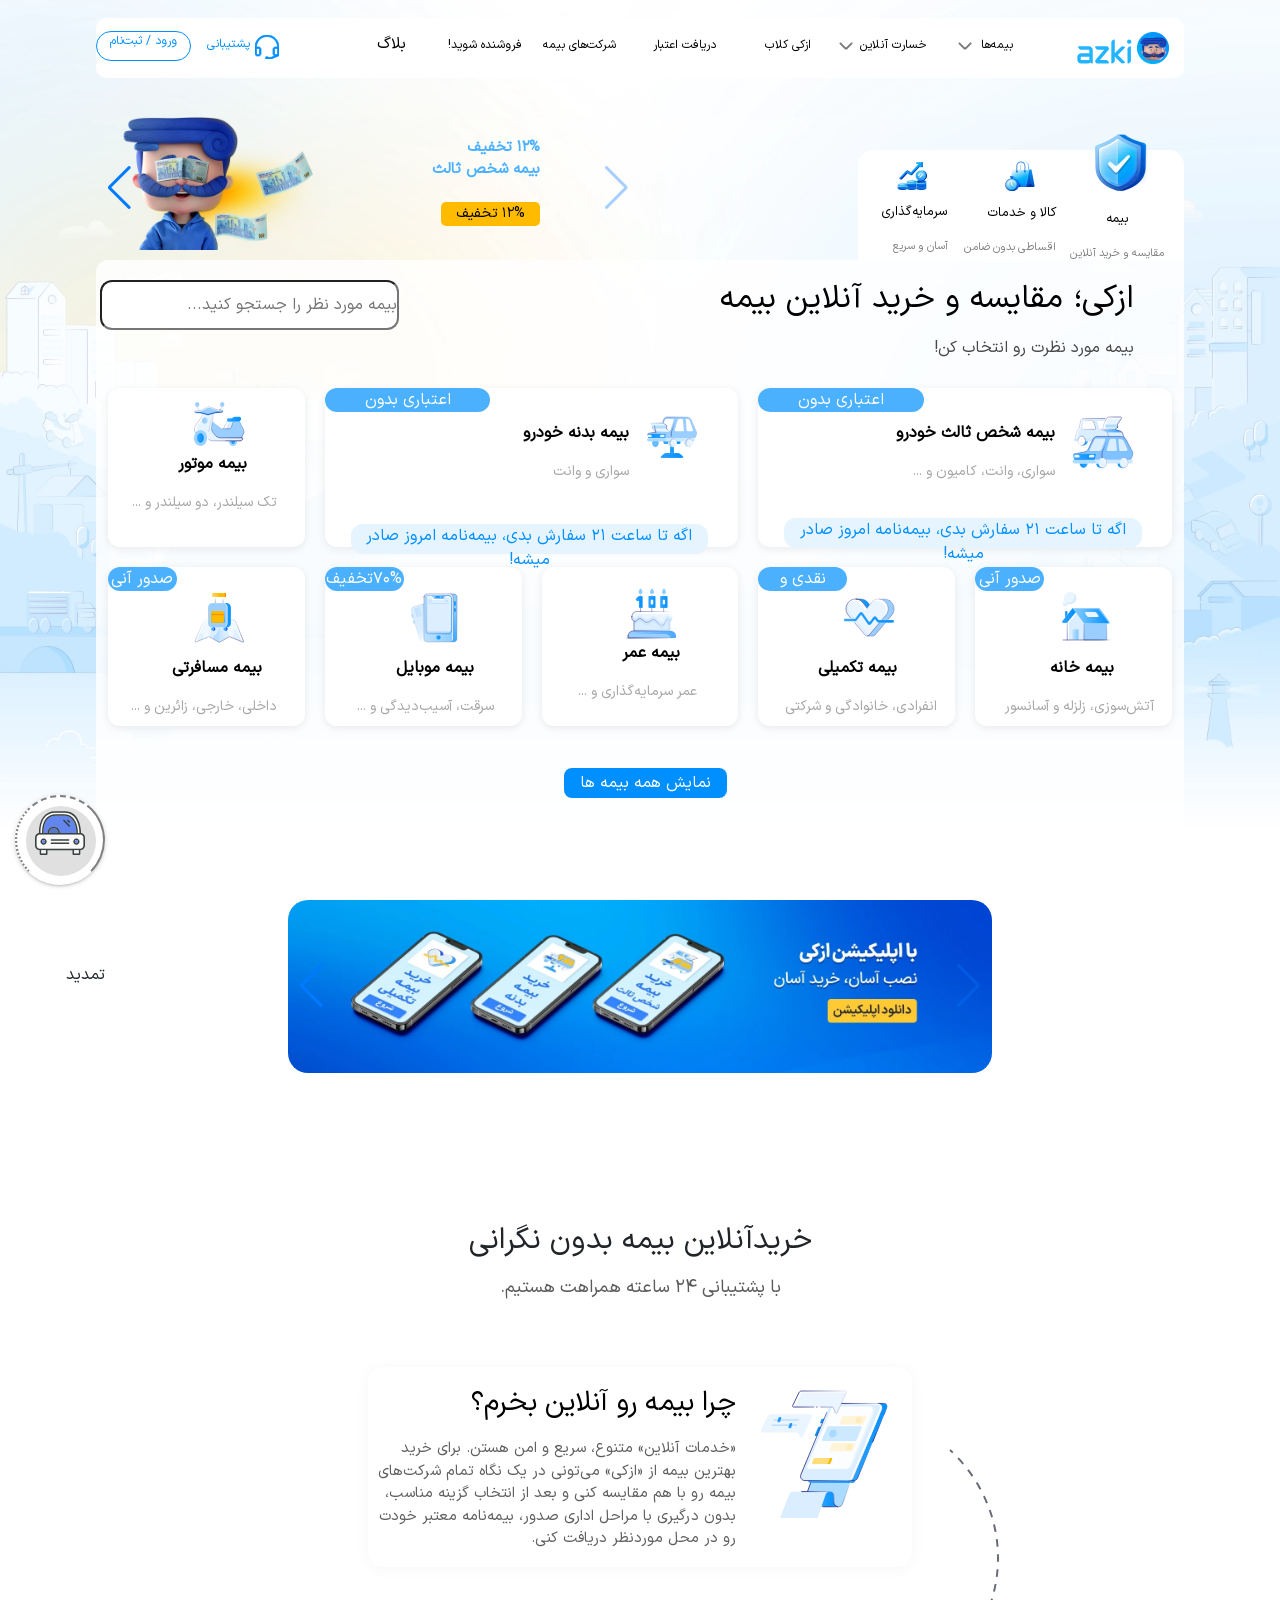
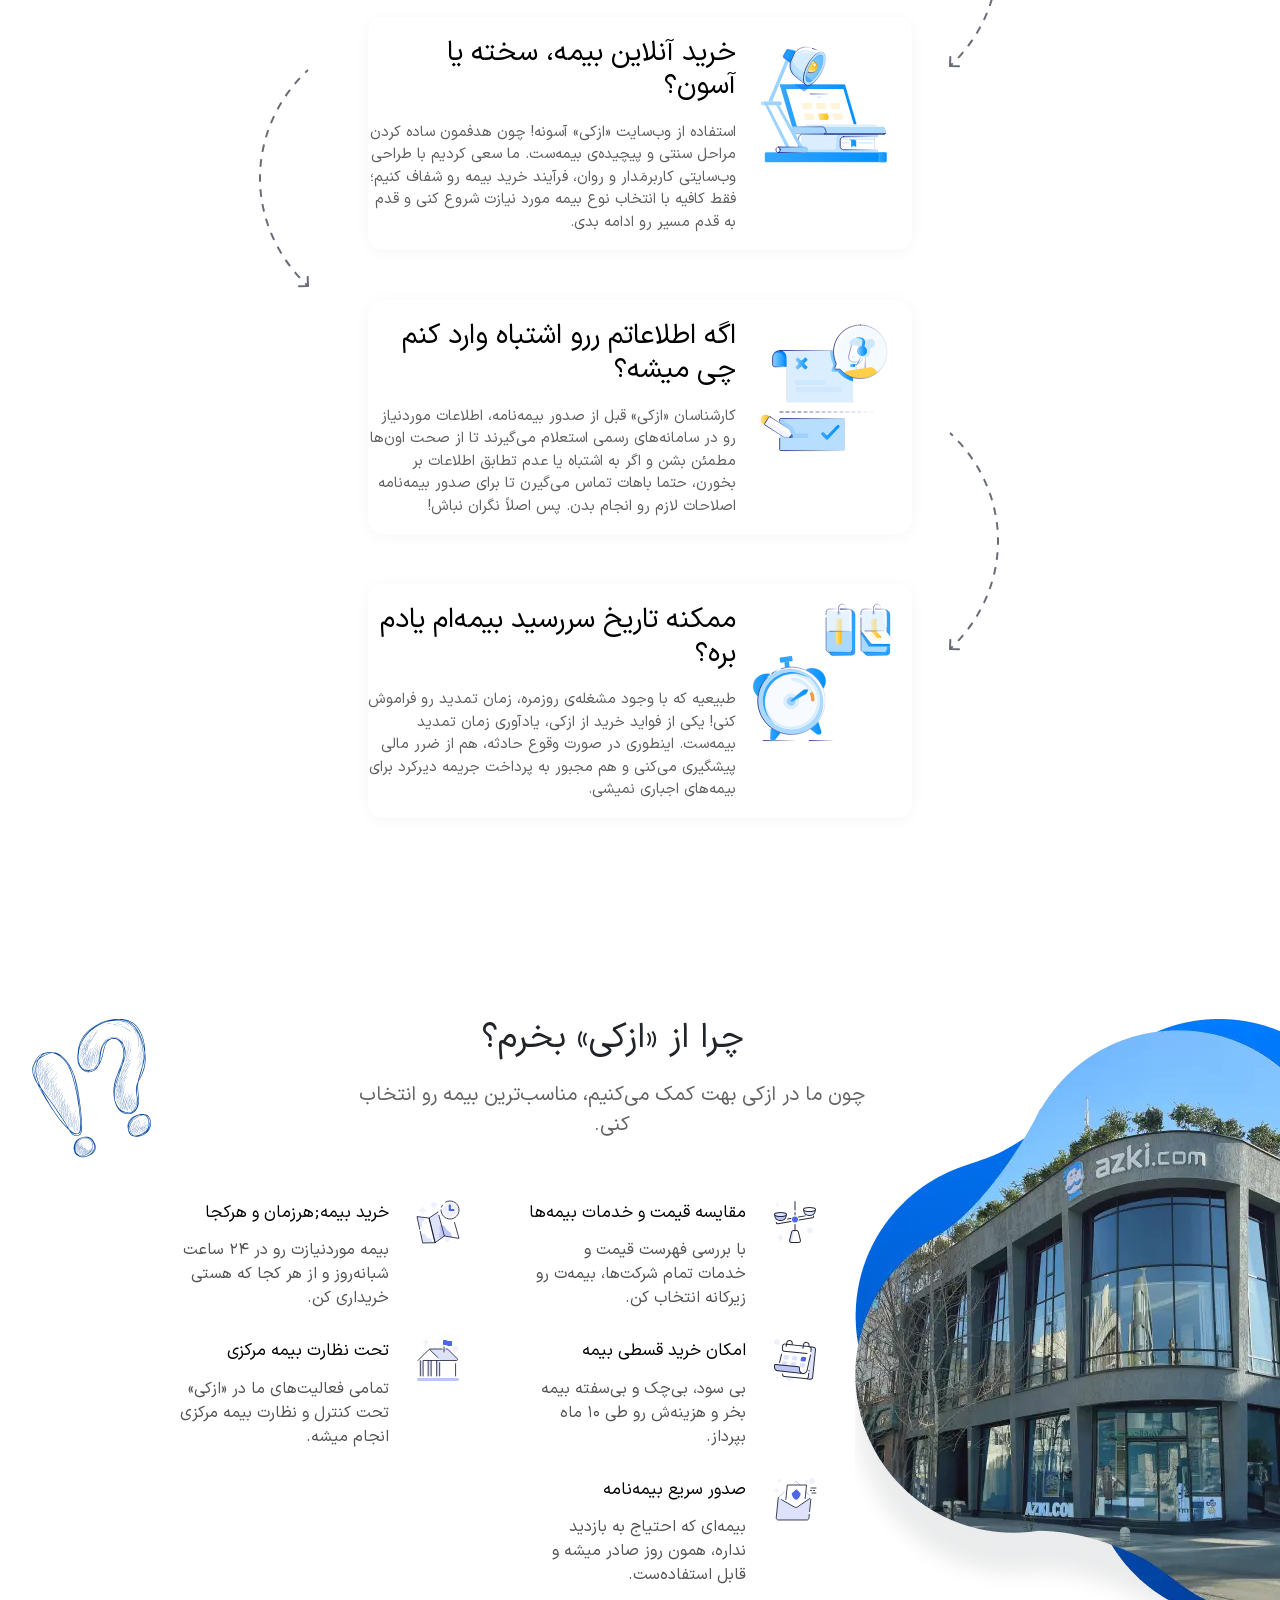
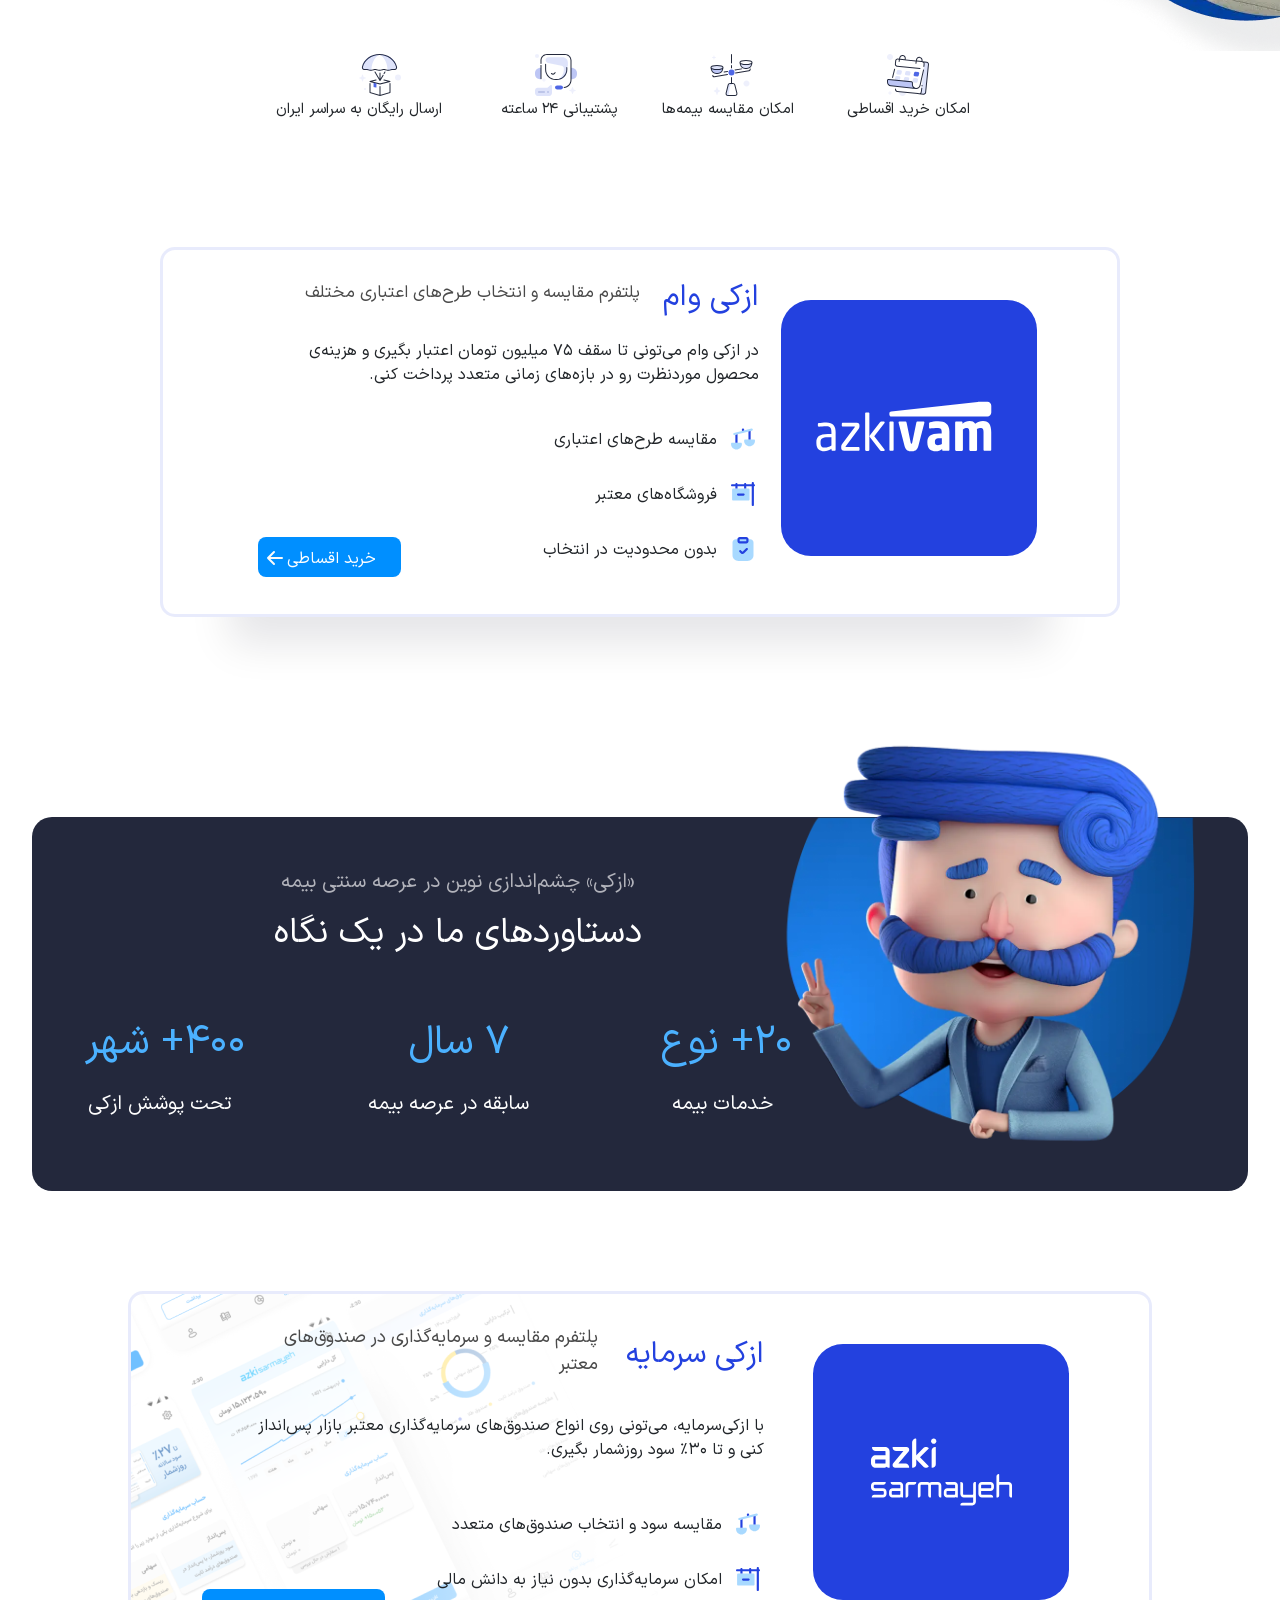
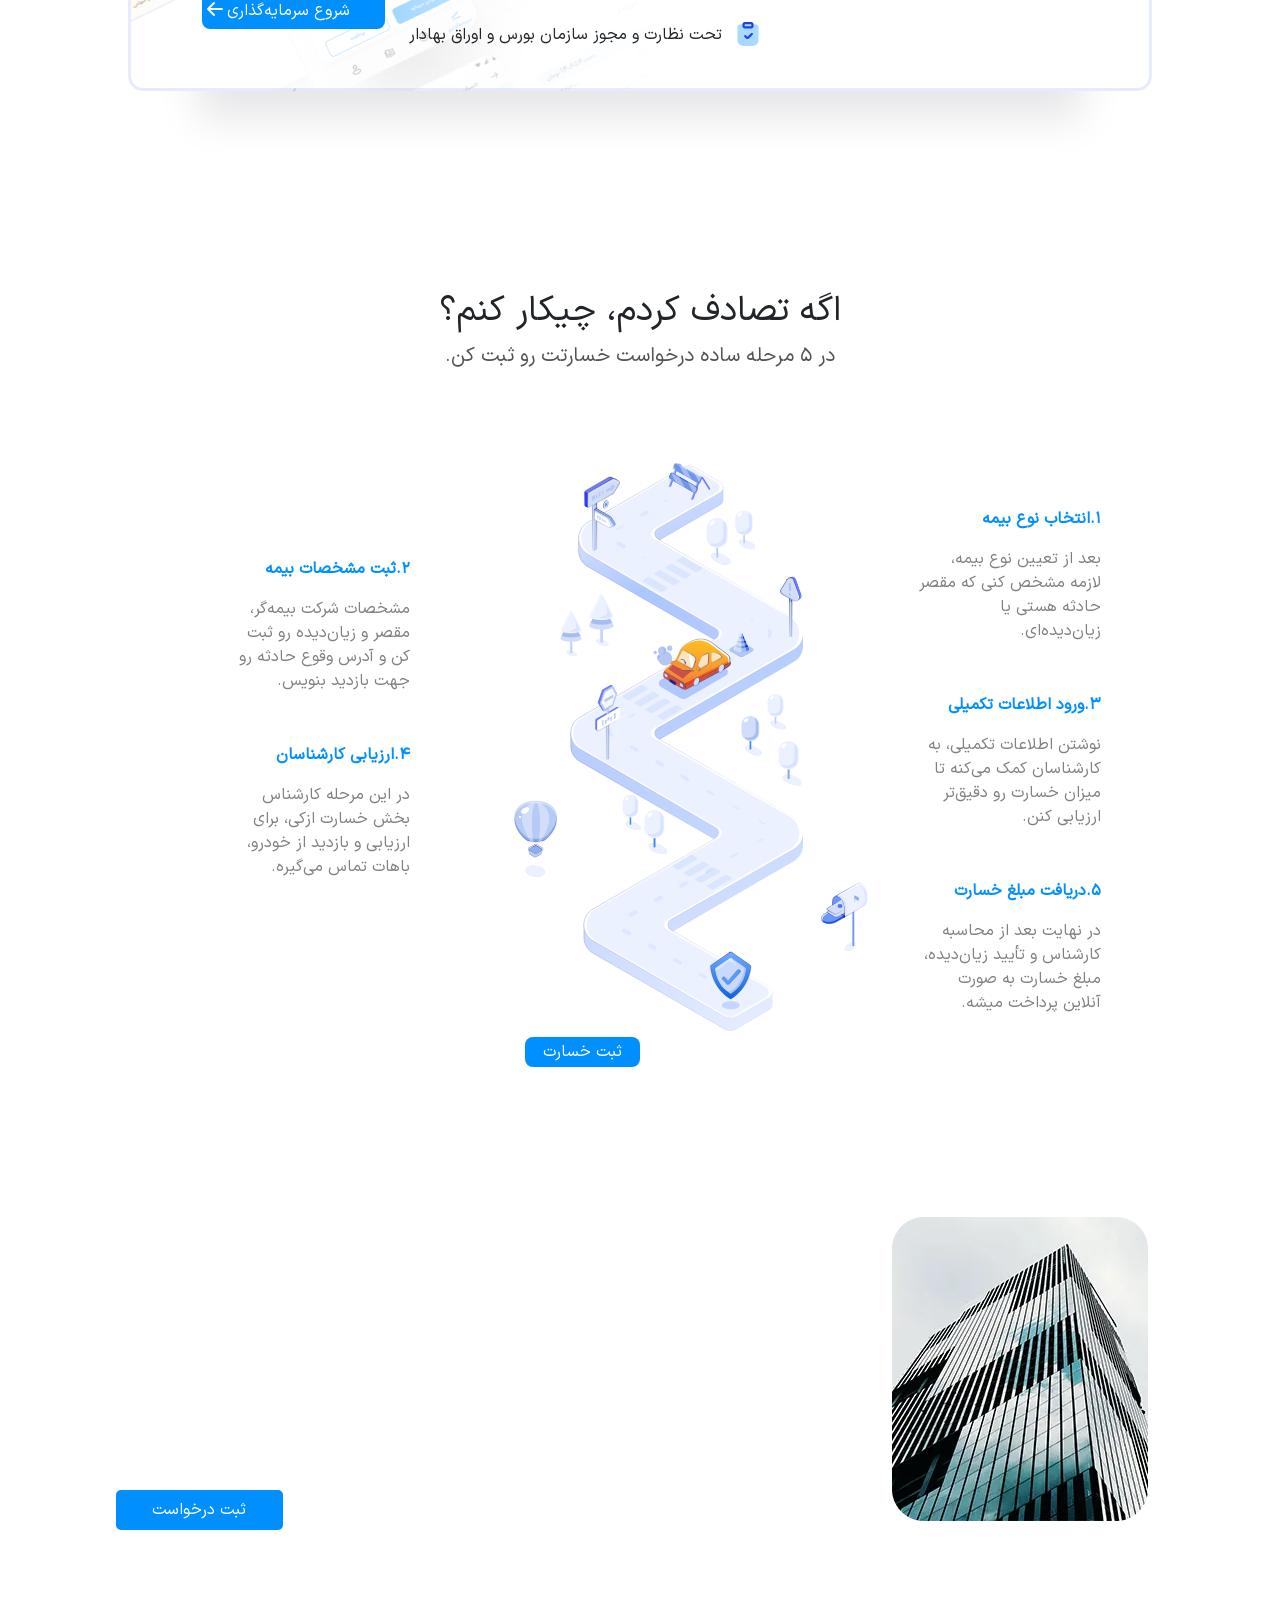
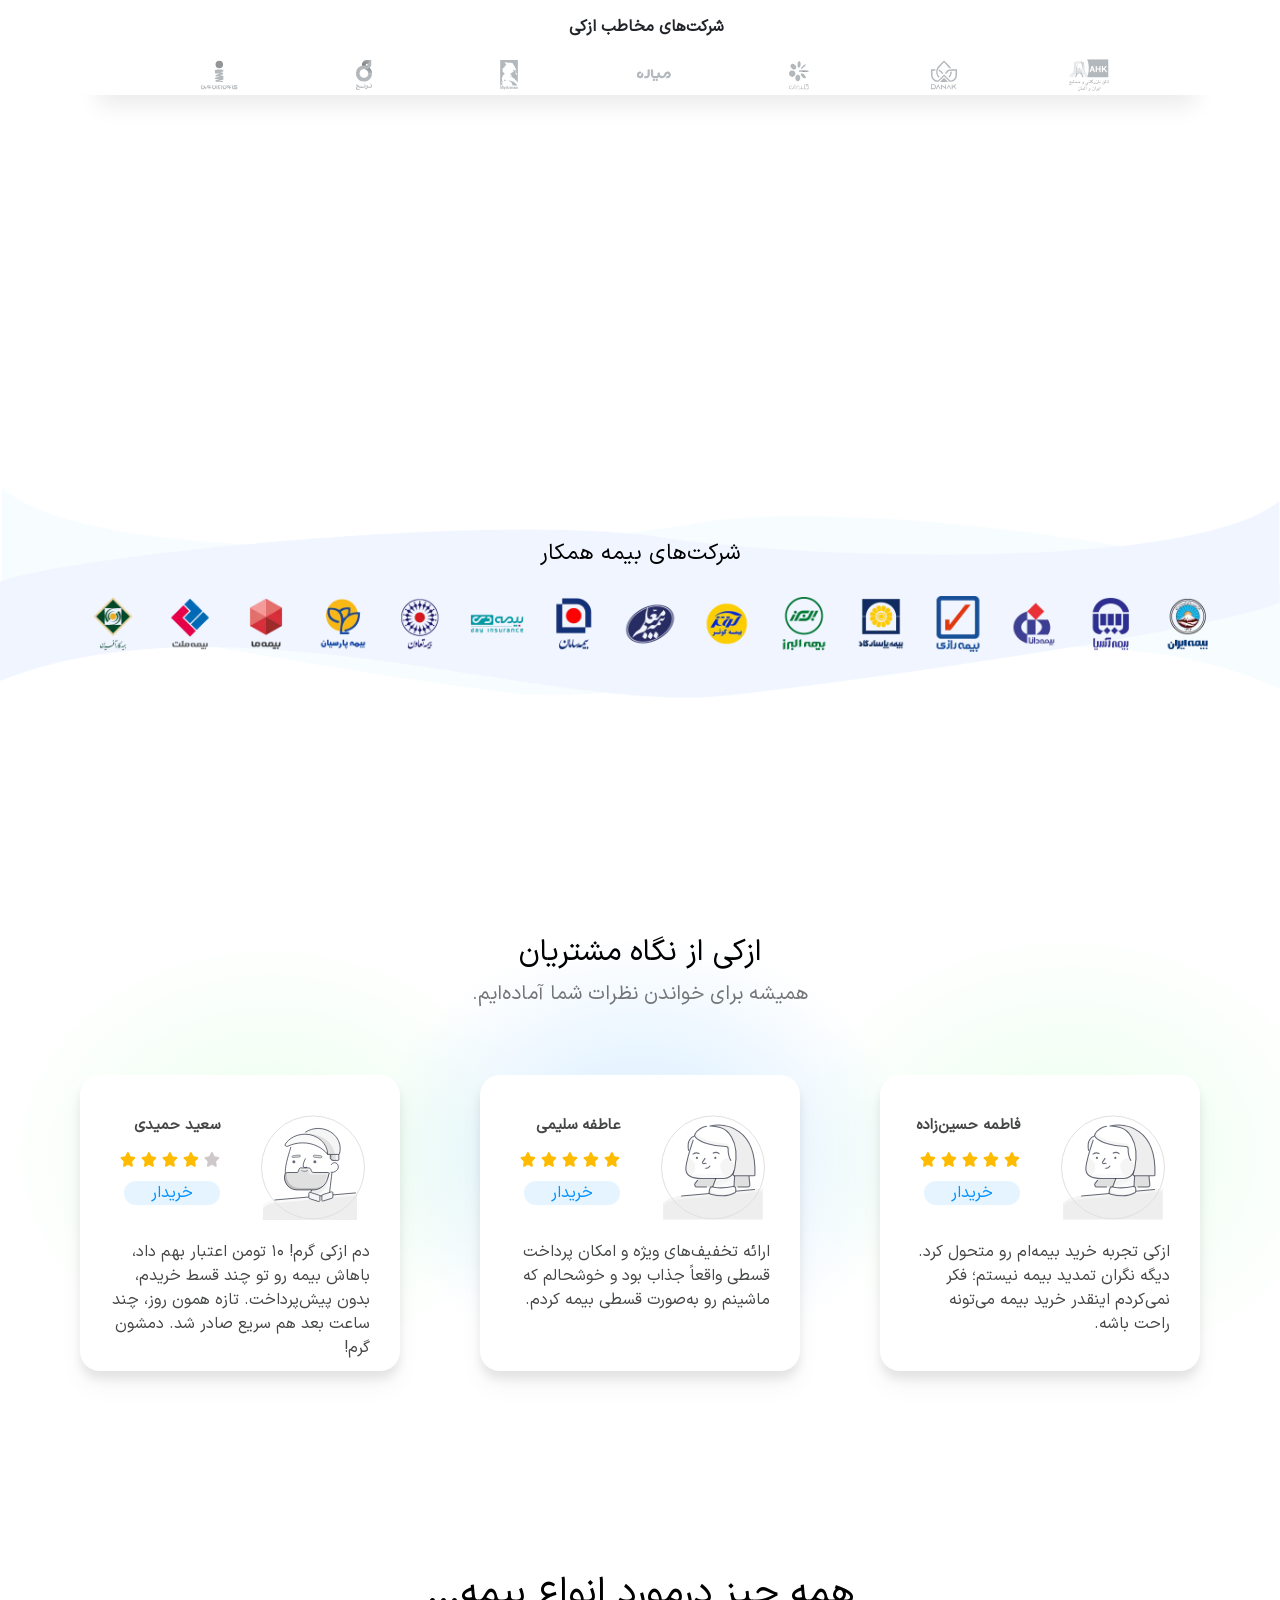
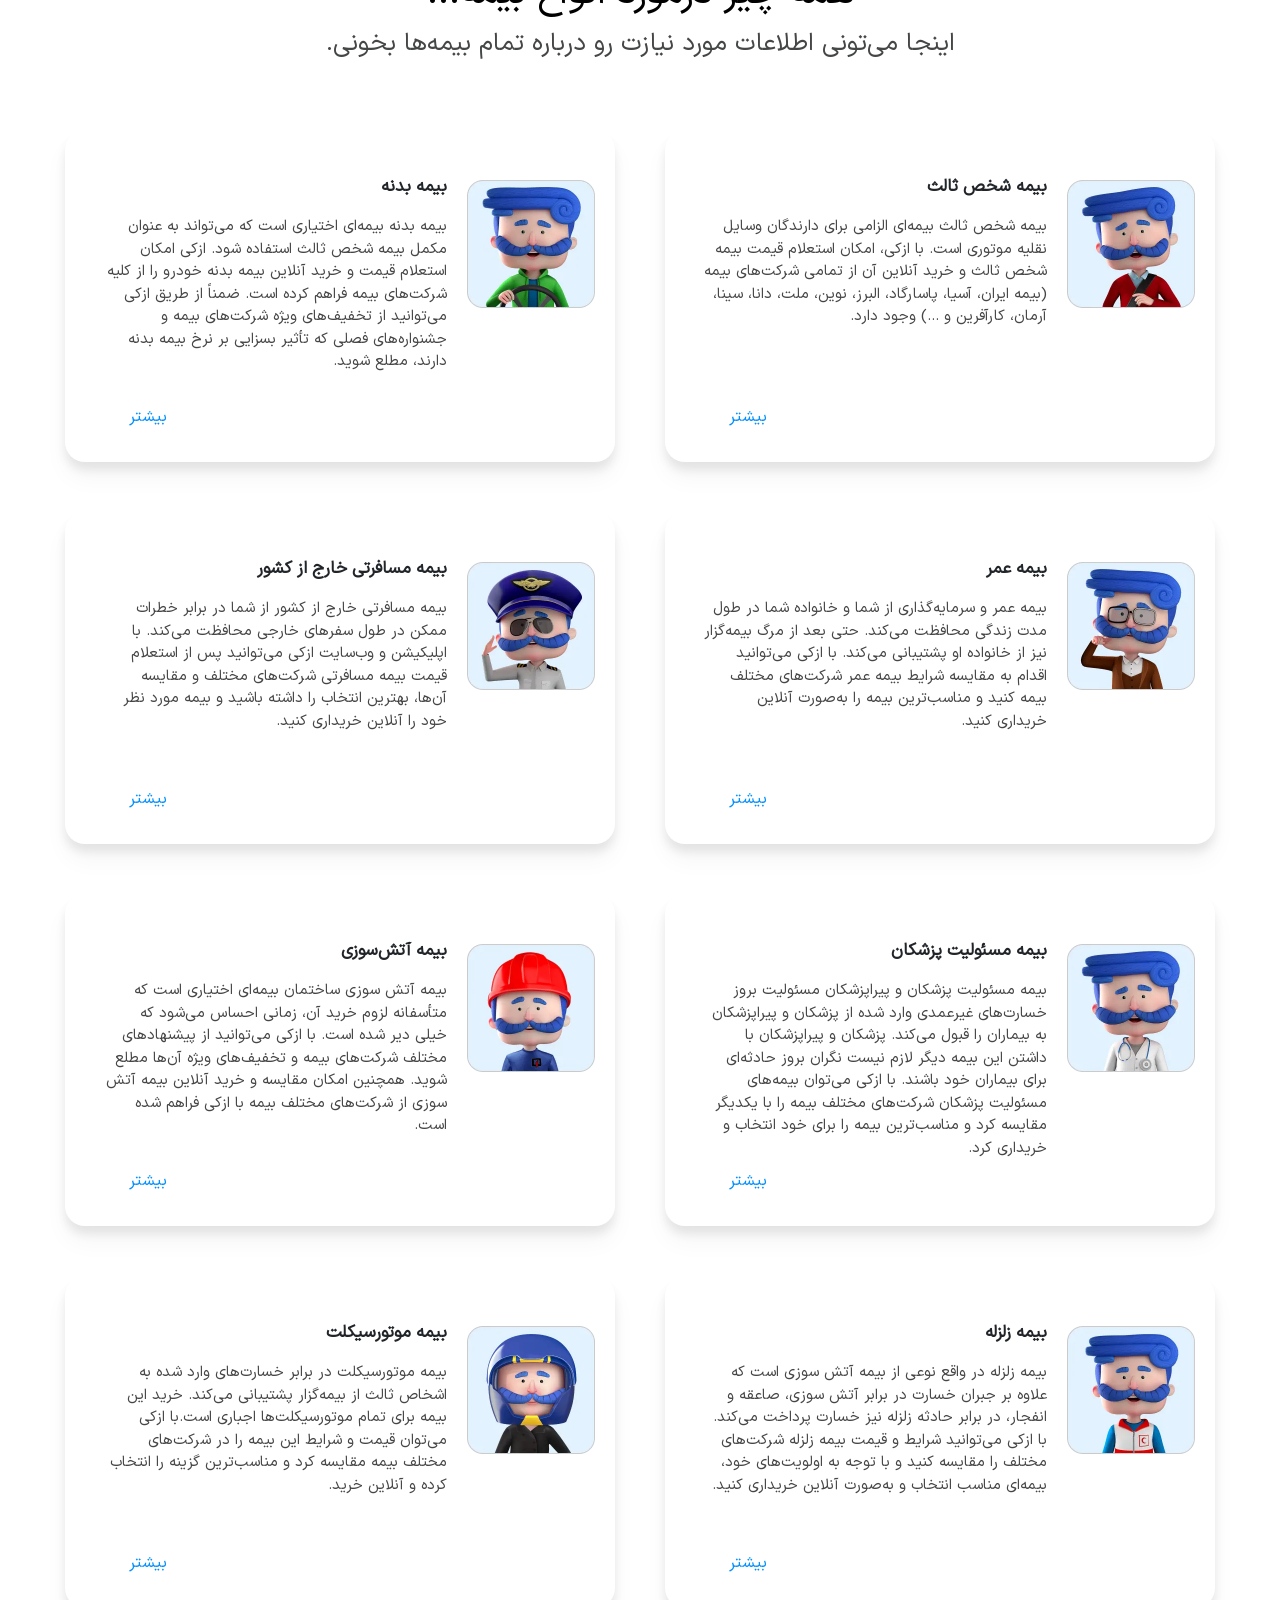
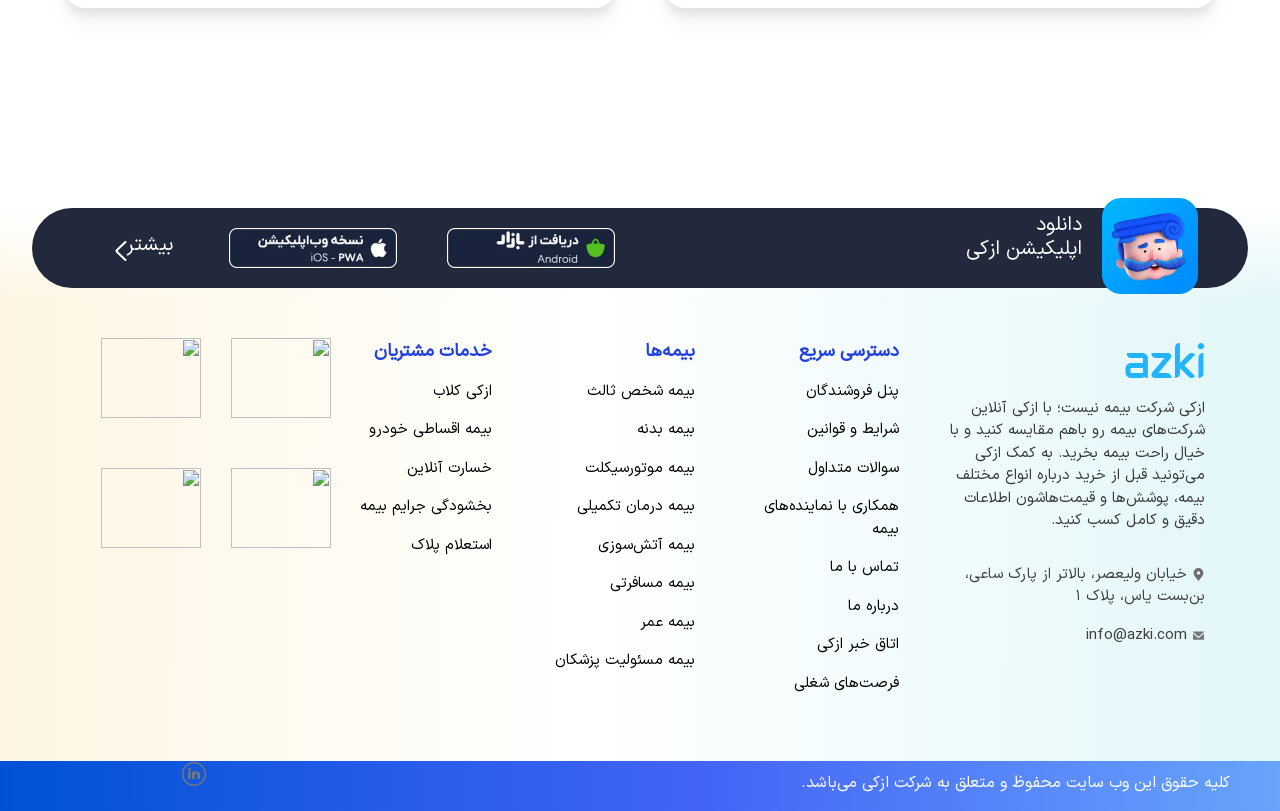
==== commit 6d62d6e9: "third-version" ====
--- a/index.html
+++ b/index.html
@@ -7,6 +7,7 @@
     <link rel="stylesheet" href="./Assets/CSS/Main.css">
     <link rel="stylesheet" href="./bootstrap/dist/css/bootstrap.min.css">
     <link rel="stylesheet" href="./swiper/swiper-bundle.min.css">
+    <link rel="shortcut icon" href="./Assets/Icons/favicon.ico" type="image/x-icon">
     <title>استعلام و خرید آنلای بیمه با امکان پرداخت قسطی-ازکی</title>
 </head>
 
@@ -8242,7 +8243,11 @@
                 <p>سایر</p>
             </a>
         </div>
-
+        <div class="car-button">
+            <span class="load"></span>
+            <div><svg version="1.0" id="Layer_1" xmlns="http://www.w3.org/2000/svg" xmlns:xlink="http://www.w3.org/1999/xlink" width="50px" height="50px" viewBox="0 0 64 64" enable-background="new 0 0 64 64" xml:space="preserve" fill="#000000"><g id="SVGRepo_bgCarrier" stroke-width="0"></g><g id="SVGRepo_tracerCarrier" stroke-linecap="round" stroke-linejoin="round"></g><g id="SVGRepo_iconCarrier"> <g> <g> <path fill="#fafafa" d="M27,8h10c17.495,0,18,21.544,18,24h2c0-2.661-0.533-26-19-26H26C18.904,6,7,9.378,7,32h2 C9,16.523,15.393,8,27,8z"></path> <path fill="#fafafa" d="M58,34H6c-2.206,0-4,1.794-4,4v10c0,2.206,1.794,4,4,4h52c2.206,0,4-1.794,4-4V38 C62,35.794,60.206,34,58,34z"></path> </g> <g> <path fill="#6386ee" d="M50.581,19.394C47.909,13.16,43.34,10,37,10H27c-7.299,0-16,3.816-16,22h5c0-4.418,3.582-8,8-8 s8,3.582,8,8h21C53,30.367,52.825,24.632,50.581,19.394z"></path> <path fill="#6386ee" d="M24,26c-3.313,0-6,2.687-6,6h12C30,28.687,27.313,26,24,26z"></path> </g> <g> <path fill="#394240" d="M58.982,32.088C58.985,32.057,59,32.031,59,32c0-2.866-0.589-28-21-28H26C12.654,4,5,14.206,5,32 c0,0.031,0.015,0.057,0.018,0.088C2.176,32.559,0,35.027,0,38v10c0,3.309,2.691,6,6,6v5c0,0.553,0.447,1,1,1h8 c0.553,0,1-0.447,1-1v-5h32v5c0,0.553,0.447,1,1,1h8c0.553,0,1-0.447,1-1v-5c3.309,0,6-2.691,6-6V38 C64,35.027,61.824,32.559,58.982,32.088z M26,6h12c18.467,0,19,23.339,19,26h-2c0-2.456-0.505-24-18-24H27C15.393,8,9,16.523,9,32 H7C7,9.378,18.904,6,26,6z M24,24c-4.418,0-8,3.582-8,8h-5c0-18.184,8.701-22,16-22h10c6.34,0,10.909,3.16,13.581,9.394 C52.825,24.632,53,30.367,53,32H32C32,27.582,28.418,24,24,24z M30,32H18c0-3.313,2.687-6,6-6S30,28.687,30,32z M14,58H8v-4h6V58z M56,58h-6v-4h6V58z M62,48c0,2.206-1.794,4-4,4H6c-2.206,0-4-1.794-4-4V38c0-2.206,1.794-4,4-4h52c2.206,0,4,1.794,4,4V48z"></path> <path fill="#394240" d="M11,39c-2.206,0-4,1.794-4,4s1.794,4,4,4s4-1.794,4-4S13.206,39,11,39z M11,45c-1.103,0-2-0.897-2-2 s0.897-2,2-2s2,0.897,2,2S12.103,45,11,45z"></path> <path fill="#394240" d="M53,39c-2.206,0-4,1.794-4,4s1.794,4,4,4s4-1.794,4-4S55.206,39,53,39z M53,45c-1.103,0-2-0.897-2-2 s0.897-2,2-2s2,0.897,2,2S54.103,45,53,45z"></path> <path fill="#394240" d="M43,40H21c-0.553,0-1,0.447-1,1s0.447,1,1,1h22c0.553,0,1-0.447,1-1S43.553,40,43,40z"></path> <path fill="#394240" d="M43,44H21c-0.553,0-1,0.447-1,1s0.447,1,1,1h22c0.553,0,1-0.447,1-1S43.553,44,43,44z"></path> <path fill="#394240" d="M43.293,18.708c0.195,0.195,0.451,0.293,0.707,0.293s0.512-0.098,0.707-0.293 c0.391-0.391,0.391-1.023,0-1.414l-2-2c-0.391-0.391-1.023-0.391-1.414,0s-0.391,1.023,0,1.414L43.293,18.708z"></path> <path fill="#394240" d="M43.293,23.707C43.488,23.902,43.744,24,44,24s0.512-0.098,0.707-0.293c0.391-0.391,0.391-1.023,0-1.414 l-7-7c-0.391-0.391-1.023-0.391-1.414,0s-0.391,1.023,0,1.414L43.293,23.707z"></path> </g> <g> <rect x="8" y="54" fill="#ebf1f4" width="6" height="4"></rect> <rect x="50" y="54" fill="#ebf1f4" width="6" height="4"></rect> </g> <g> <circle fill="#6386ee" cx="11" cy="43" r="2"></circle> <circle fill="#6386ee" cx="53" cy="43" r="2"></circle> </g> <path opacity="0.15" fill="#231F20" d="M30,32H18c0-3.313,2.687-6,6-6S30,28.687,30,32z"></path> </g> </g></svg></div>
+            <p>تمدید</p>
+        </div>
         <!-- end sixteenth container -->
     </main>
 
